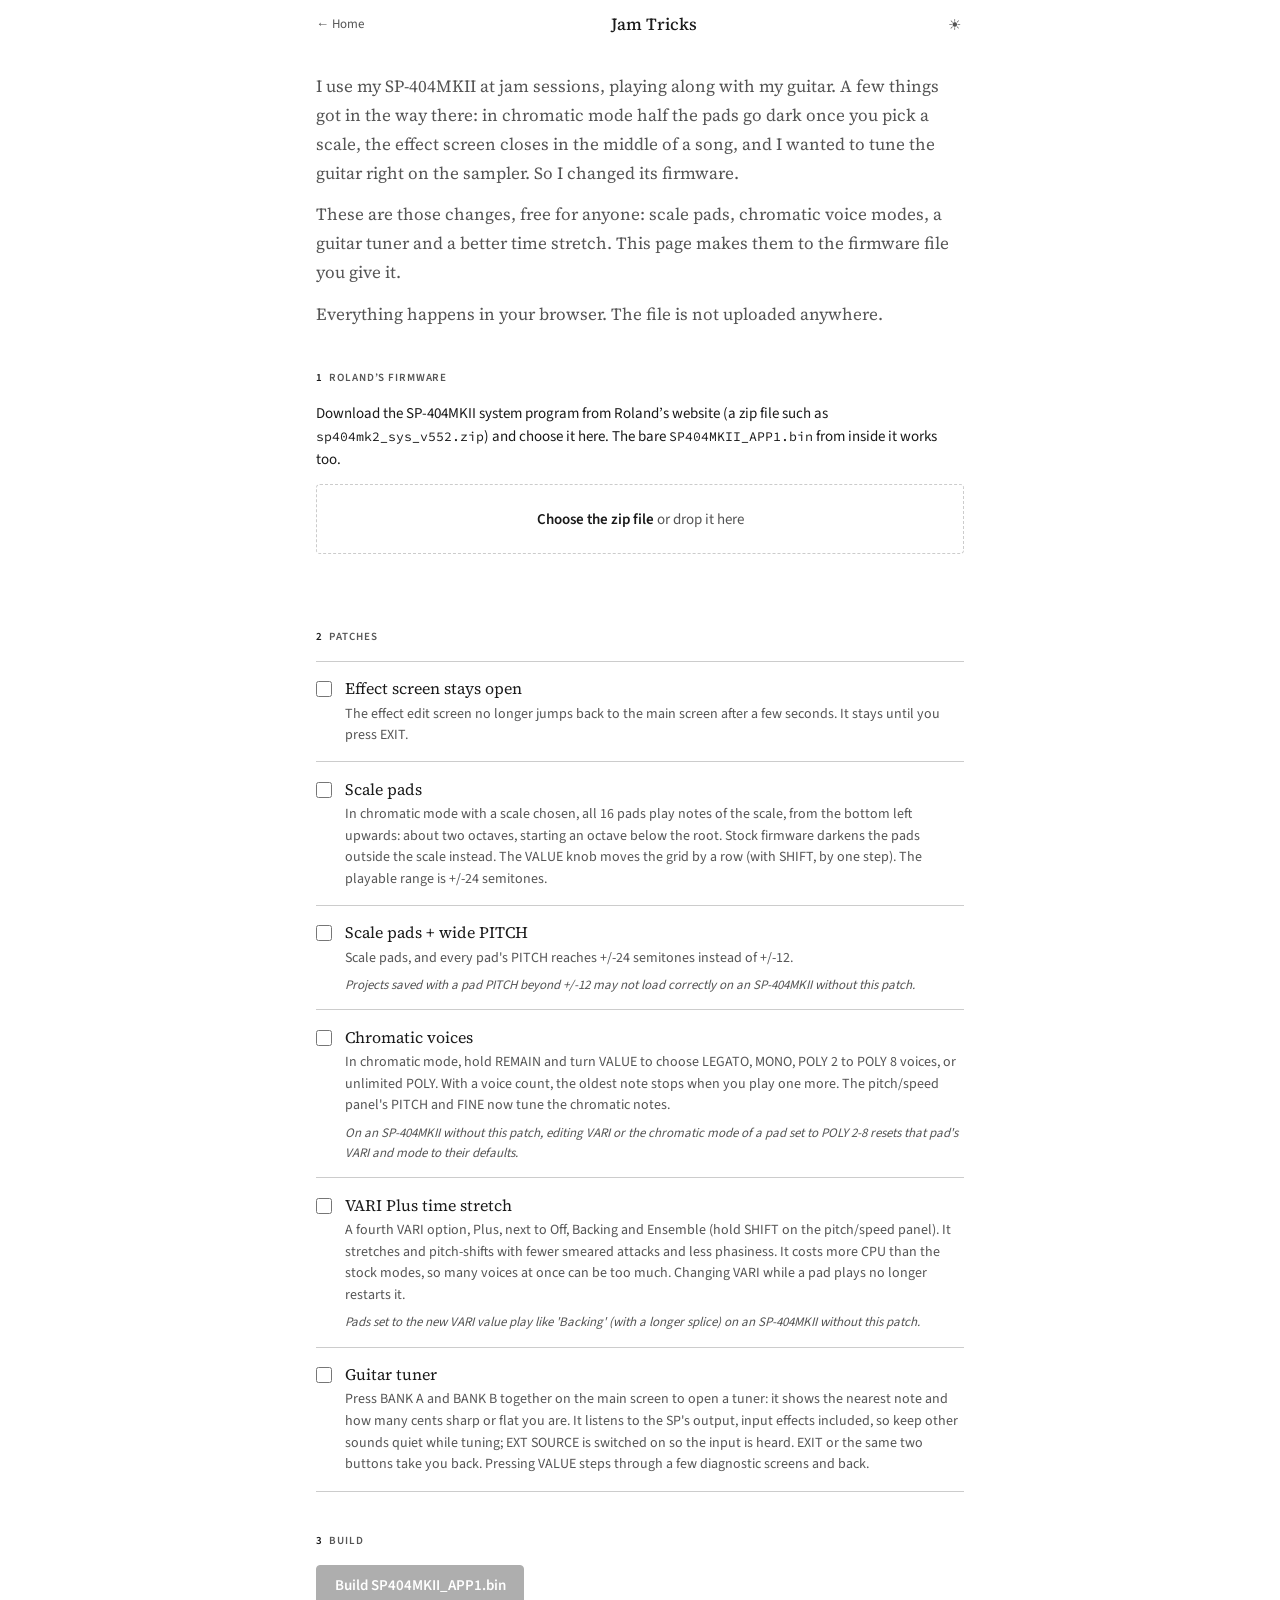
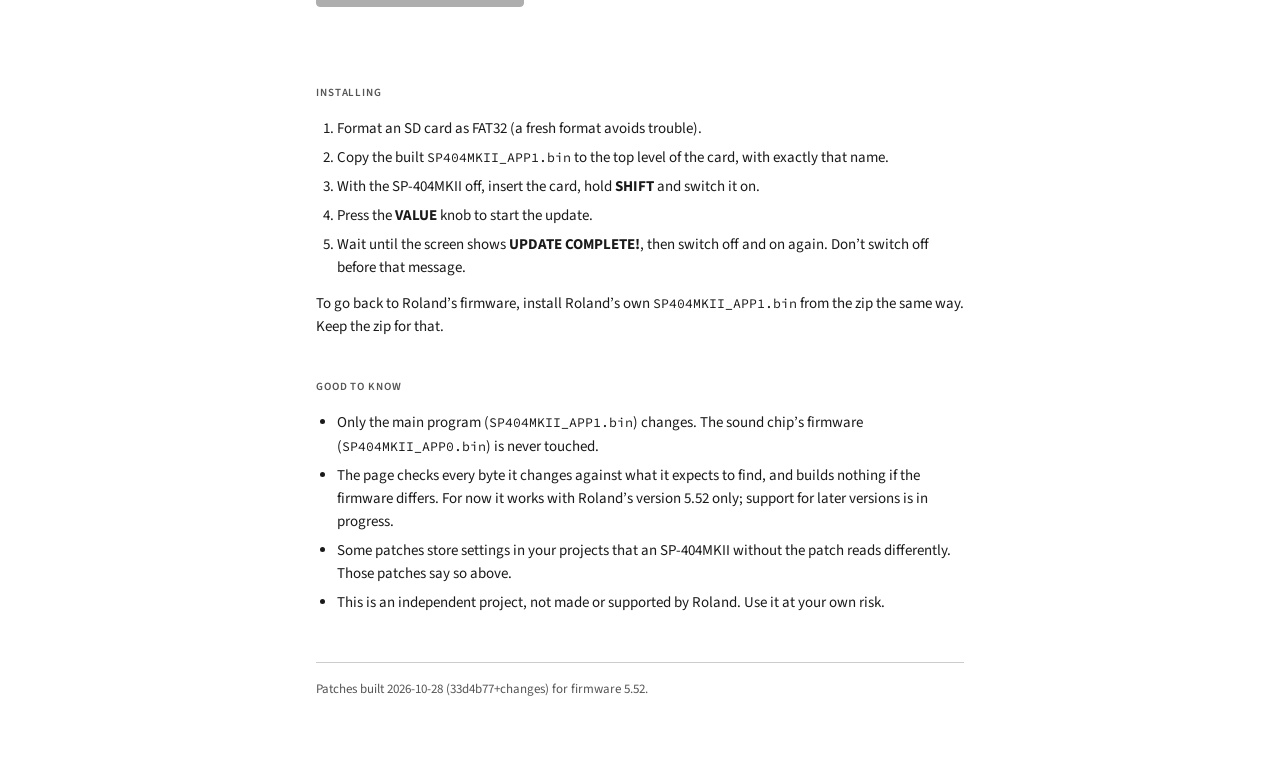
==== web/standalone.html @ c0952908 "Find patch addresses by pattern for other firmware versions anchors.py derives rules from v5.52 that" ====
<!-- Generated by app1/tools/package_web.py; edit web/ sources instead. -->
<!DOCTYPE html>
<html lang="en" data-jam-tricks-standalone="1">
<head>
  <meta charset="UTF-8">
  <meta name="viewport" content="width=device-width, initial-scale=1.0">
  <title>Jam Tricks</title>
  <script>
    (function() {
      var saved = localStorage.getItem('theme');
      var prefersDark = window.matchMedia('(prefers-color-scheme: dark)').matches;
      if (saved === 'dark' || (!saved && prefersDark)) {
        document.documentElement.setAttribute('data-theme', 'dark');
      }
    })();
  </script>
  <style>
/* Adobe Source fonts, SIL Open Font License; see OFL.txt. */

@font-face {
  font-family: 'Source Serif 4';
  font-style: normal;
  font-weight: 200 900;
  font-display: swap;
  src: url([data-uri]) format('woff2');
  unicode-range: U+0000-00FF,U+0131,U+0152-0153,U+02BB-02BC,U+02C6,U+02DA,U+02DC,U+0304,U+0308,U+0329,U+2000-206F,U+20AC,U+2122,U+2191,U+2193,U+2212,U+2215,U+FEFF,U+FFFD;
}

@font-face {
  font-family: 'Source Serif 4';
  font-style: normal;
  font-weight: 200 900;
  font-display: swap;
  src: url([data-uri]) format('woff2');
  unicode-range: U+0100-02BA,U+02BD-02C5,U+02C7-02CC,U+02CE-02D7,U+02DD-02FF,U+0304,U+0308,U+0329,U+1D00-1DBF,U+1E00-1E9F,U+1EF2-1EFF,U+2020,U+20A0-20AB,U+20AD-20C4,U+2113,U+2C60-2C7F,U+A720-A7FF;
}

@font-face {
  font-family: 'Source Sans 3';
  font-style: normal;
  font-weight: 200 900;
  font-display: swap;
  src: url([data-uri]) format('woff2');
  unicode-range: U+0000-00FF,U+0131,U+0152-0153,U+02BB-02BC,U+02C6,U+02DA,U+02DC,U+0304,U+0308,U+0329,U+2000-206F,U+20AC,U+2122,U+2191,U+2193,U+2212,U+2215,U+FEFF,U+FFFD;
}

@font-face {
  font-family: 'Source Sans 3';
  font-style: normal;
  font-weight: 200 900;
  font-display: swap;
  src: url([data-uri]) format('woff2');
  unicode-range: U+0100-02BA,U+02BD-02C5,U+02C7-02CC,U+02CE-02D7,U+02DD-02FF,U+0304,U+0308,U+0329,U+1D00-1DBF,U+1E00-1E9F,U+1EF2-1EFF,U+2020,U+20A0-20AB,U+20AD-20C4,U+2113,U+2C60-2C7F,U+A720-A7FF;
}

@font-face {
  font-family: 'Source Code Pro';
  font-style: normal;
  font-weight: 200 900;
  font-display: swap;
  src: url([data-uri]) format('woff2');
  unicode-range: U+0000-00FF,U+0131,U+0152-0153,U+02BB-02BC,U+02C6,U+02DA,U+02DC,U+0304,U+0308,U+0329,U+2000-206F,U+20AC,U+2122,U+2191,U+2193,U+2212,U+2215,U+FEFF,U+FFFD;
}

@font-face {
  font-family: 'Source Code Pro';
  font-style: normal;
  font-weight: 200 900;
  font-display: swap;
  src: url([data-uri]) format('woff2');
  unicode-range: U+0100-02BA,U+02BD-02C5,U+02C7-02CC,U+02CE-02D7,U+02DD-02FF,U+0304,U+0308,U+0329,U+1D00-1DBF,U+1E00-1E9F,U+1EF2-1EFF,U+2020,U+20A0-20AB,U+20AD-20C4,U+2113,U+2C60-2C7F,U+A720-A7FF;
}

</style>
  <style>
:root {
  --font-serif: 'Source Serif 4', Georgia, 'Times New Roman', serif;
  --font-sans: 'Source Sans 3', -apple-system, BlinkMacSystemFont, 'Segoe UI', sans-serif;
  --font-mono: 'Source Code Pro', ui-monospace, SFMono-Regular, Menlo, Consolas, monospace;
  --color-text-primary: #1a1a1a;
  --color-text-secondary: #555;
  --color-border-secondary: #ccc;
  --color-bg: #fff;
  --color-panel: #f6f6f4;
  --good: #1f7a3d;
  --bad: #d0353f;
}
[data-theme="dark"] {
  --color-text-primary: #e2e2e2;
  --color-text-secondary: #888;
  --color-border-secondary: #333;
  --color-bg: #111;
  --color-panel: #1a1a1a;
  --good: #5cc98a;
  --bad: #ff6b6b;
}
* { box-sizing: border-box; margin: 0; padding: 0; }
body { background: var(--color-bg); color: var(--color-text-primary); font-family: var(--font-sans); font-size: 15px; line-height: 1.55; transition: background 0.2s, color 0.2s; }

.site-nav {
  max-width: 680px;
  height: 3rem;
  margin: 0 auto;
  padding: 0 1rem;
  display: flex;
  align-items: center;
  gap: 1rem;
  font-size: 13px;
  color: var(--color-text-secondary);
}
.site-nav a { color: var(--color-text-secondary); text-decoration: none; white-space: nowrap; }
.site-nav a:hover { color: var(--color-text-primary); }
.site-nav h1 { flex: 1; min-width: 0; text-align: center; font-family: var(--font-serif); font-size: 17px; font-weight: 500; color: var(--color-text-primary); white-space: nowrap; overflow: hidden; text-overflow: ellipsis; }
.theme-toggle { background: none; border: none; cursor: pointer; font-size: 15px; color: var(--color-text-secondary); padding: 0.2rem; line-height: 1; }
.theme-toggle:hover { color: var(--color-text-primary); }

.page { max-width: 680px; margin: 0 auto; padding: 1.5rem 1rem 4rem; }
.lede { font-family: var(--font-serif); font-size: 17px; line-height: 1.7; color: var(--color-text-secondary); margin-bottom: 2.5rem; }
.lede p + p { margin-top: 0.8rem; }

h2 { font-size: 11px; font-weight: 600; letter-spacing: 0.08em; text-transform: uppercase; color: var(--color-text-secondary); margin: 2.5rem 0 1rem; }
h2 .step { color: var(--color-text-primary); margin-right: 0.4rem; }
p { margin-bottom: 0.8rem; }
a { color: var(--color-text-primary); }
code { font-family: var(--font-mono); font-size: 0.88em; }
ol, ul { padding-left: 1.3rem; margin-bottom: 0.8rem; }
li { margin-bottom: 0.35rem; }

/* Step 1: the file */
.drop {
  display: block;
  border: 1px dashed var(--color-border-secondary);
  border-radius: 4px;
  padding: 1.4rem 1rem;
  text-align: center;
  cursor: pointer;
  color: var(--color-text-secondary);
  transition: border-color 0.15s, background 0.15s;
}
.drop:hover, .drop.over { border-color: var(--color-text-secondary); background: var(--color-panel); }
.drop strong { color: var(--color-text-primary); font-weight: 600; }
.drop input { position: absolute; width: 1px; height: 1px; opacity: 0; }
.drop:focus-within { outline: 2px solid var(--color-text-secondary); outline-offset: 2px; }
.status { min-height: 1.5rem; margin-top: 0.6rem; font-size: 14px; color: var(--color-text-secondary); overflow-wrap: anywhere; }
.status.good { color: var(--good); }
.status.bad { color: var(--bad); }

/* Step 2: the patches */
.patches { list-style: none; padding: 0; }
.patches li { margin: 0; border-top: 1px solid var(--color-border-secondary); }
.patches li:last-child { border-bottom: 1px solid var(--color-border-secondary); }
.patch { display: flex; gap: 0.8rem; padding: 0.9rem 0; cursor: pointer; }
.patch input { flex: none; margin-top: 0.3rem; width: 16px; height: 16px; accent-color: var(--color-text-primary); }
.patch .name { font-family: var(--font-serif); font-size: 16px; }
.patch .text { font-size: 14px; color: var(--color-text-secondary); margin-top: 0.15rem; }
.patch .warning { font-size: 13px; color: var(--color-text-secondary); margin-top: 0.35rem; font-style: italic; }
.patch.disabled { cursor: default; opacity: 0.5; }

/* Step 3 */
button.build {
  font: inherit;
  font-weight: 600;
  padding: 0.55rem 1.1rem;
  border-radius: 4px;
  border: 1px solid var(--color-text-primary);
  background: var(--color-text-primary);
  color: var(--color-bg);
  cursor: pointer;
}
button.build:disabled { opacity: 0.35; cursor: default; }

.small { font-size: 13px; color: var(--color-text-secondary); }
footer { margin-top: 3rem; padding-top: 1rem; border-top: 1px solid var(--color-border-secondary); }

</style>
  <script id="patch-manifest" type="application/json">{"format":1,"built":"2026-10-28","source":"33d4b77+changes","firmware":[{"version":"5.52","file":"SP404MKII_APP1.bin","size":2652672,"sha256":"4a3d67711e14dcc97d50249a4eee7dd6df0251a2f37757cbbe2556c233730d80"}],"payload":{"offset":2654208,"base64":"[base64]/sED+g6RA/oNkAP6DYAD+g5hA/oOMQP6DLenwR25NgrAERit4U7ltSyBGG2iYRwRGa3gruyBGArC96PCHofE/AwErI9kkKe7RZUtmStP4iB+RQgDwgYBkS0/w/zJwIRhoA2ibaJhHwPPBAwErAPCZgAIrAPCYgAEhIEb/95X/VuAA8FT6IEYCsL3o8IdXSyQgAZEbaJhHAZkAKMTQUkpAKU9L0vgAgBi/T/D/OdP4iB8Iv0/wAQlLSt/4PKGRQj/Q2PgAME/w/zJwIUBGm2iYR8DzwQMBK0zQAitS0Lnx/z8n0CD07HBP9OBzT/ACCUDwEAYeQz5LQEYyRnAhG2gfRk/w/zO4RzZL2vgAIElGw/iAbyBGEmjD+IQvMkrD+Igv//dC/zNLT/b/chtoGoABJH7nIPAYAE/wAAlA8AgG2efa+AAgEmjT+IQfUhqy9Xp/ttLT+IAPu+cnShJoEmjT+IQfUhqy9Xp/v/R1r9P4gA9557nx/z/c0CDwGAZP8AEJuOcQ9OB/wPOCExHRIPTscLnxAQ9A8BAGG9BAI0/wCAmn5wAhaOfA84IRwfEJAWPnw/EJA5lEufEBD93QIPTscLnxCQ9A8BAGlNDJ8QkDmwGP50/wCQmN5+Q//oOcAP6DAPD/g1ZSSENsAP6DaAD+g4AA/oM4AP6DEAH+gy3p8E9eT4WwBUYMRnt4FkZbuTt4c7lbSzJGIUYoRhtoAJMFsL3o8E8YRwDwgfk7eAAr8NBUSr8hVEvS+ACAT/D/Mh9oQEa4RwAo5NBP8P8ywSFARrhHBx7d201LTUrT+IgfkUJ/0Nj4ADBARjpGcCGbaJhHAPAYAxArzNEQ9OB/wPOCE8fQYkLD8QkDAZVP8AAKAvAPAgCTBPAPA9/4EIFYv1NCPEoSaFL4IyA7SxtoG2jRGjpLGmggI83pAkaRRh1GDkZP8AAMS0ZP8P80T/ABDuNGYUYaaFhoAGjysQEoHNHYagwoGdFS+AgAuEIV0SxIEFgO+gHyAuoKAgJDDdHabLJCKdAALFppKtui6wsAACgm21pGDPEBDJNGATFYMyAp2NEAm2NFF9wALBXbT/BYCx1LDCEL+wT7G2gL6wkAmEdb+AkwE7EWSptYG7kBI6NASuoDCgE9tNHd6QFUA55Z5wxG1+cRShJoEmjT+IQfUhqy9Xp/v/R2r9P4gA955+Q//oOgAP6DbAD+g3wA/oMA8P+DVlJIQ6gA/oNwAP6DwAD+g5xDAQDEAP6DEAH+g3RCAQCh8XMDAStwtQxGBUYWRgbZMkYhRihGvehwQADwVbgNSxt4ACv00AxLG2hzRfDYC0sbaHNF7NMDaAAr6dAISppYACrl2wdLGGgHSxtomEcGRN7nAL/kP/6DuAD+g7wA/oN0QgEAhAD+g4gA/oMt6Q9QAPCE+L3oD1Df+BDA3PgA8G/wFwAoYBggIGBwvaQA/oMAIChgAyAgYHC9ELUA8Gz5BEbwIIDzEYi/80+PML9gIIDzEYgA8GD5ABsCSQpoAkQKYBC9wP//g7C1BUYAaAAo3/gEwNz4APDMAP6D8LWBsARGQPbQEN/4CMDc+ADwAAAAAf6DLenwQUwe3/h8gAQ4ACHE68QFovEMBgjrBAdFRCTgACk6fLi/AfEDDE/qrAzM8QMMDuuMDq7rAw6e+/L8Avsc7r7xAA8C2pZEDPH/PAzrTAKuRAExBuuCAp74GMAQKWJEGkRA+AQvC9AFLAHwAw6MRtXZGPkBIAExEClA+AQv89G96PCB6D/+gxC1FUiUsBVMAGgkaBRJFUoVSwloEmgbaAloEmgbaM3pAEASTBJIJGgAaM3pAkAErCBG//eh/+5GDfFMDAOrXvgEK1P4BB9jRUL4BBv50aZF9NEUsBC9AL+sAP6DqAD+g3QA/oN4AP6DcAD+g7AA/oO0AP6DLenwT5tGA2gVRoWwBkaKRtP4wIDT6QNykEcALYFGGN0AIhv4AhAL6wIMFEYD4Bz4Ae+ORRTRI0YBNKxC99vN6QAqzekCOsm5MEa4R2lGMEbAR0lGMEY7RgWwvejwTxhHzekAKs3pAjoJsW/wf0EwRrhHaUYwRsBHIkbS52/wf0Hi5wC/PUsbaPC1HGjBsAAscdAbaB9oAC9t0Htos/kIQKTxEAXwLWbYs/kKYKbxCAOz9X5/X9gE+wDwMUsE+wHx7EZP6uB+g/sAUG1GzuugHoP7AQPJF8HroxEAIwPwAQAasXNFrL8AIAEgATMM+AELo0Lz0Y5FrL8AIwEjjELYvwAjI7HTBwLVASMN+AEwa0YiRgAhOEb/93P/ACIN6wQDBfgBK51C+9EWSwAhASVA8gEcGGgDHQD2rCAaaBJoYrFT+AQsMrHS+FwhAyoC0UocLfgCwA34AVAEMZhCAfEDAgPxWAMB0KJC59trRiJGcR44Rv/3Rf9BsPC9AL8YAf6D001iEMAA/oMOS0/w4CIwtBxoU2khaJBpA/EBDCVojUIG0CFokGkM+wEzMLwYGnBH0vgETWQB9tWUaYRC89kBMZBp8OcQAf6DOLVASwxGG2iYRwSxOL3/99f/PUs9StP4wB/T+MxflUJD0U/w4CTT+MQvZWlkJIIaBfsERKJC6dPT+MhPsvV6f8P4xA/D+MgfoesEAQXTMEuj+wIykgmx+/LxwfV6cSpLKUqx9Xp/0/jQP6i/T/R6cSHq4XHT6wEQSL8DMAProAPC+NA/0vjUT6FCJNsPIAArDEa4vxsYwvjYDxgRGksBIsP41E+96DhACOfD+MQPw/jIH8P42E/D+NRPw/jQT8P4zC/T+Mw/k0Kg0CJGIUYgRr3oOEDy5gAr0vjYL7i/DzMYETqxCEohRtL42D8BO8L42D/T5xQ8hEIhRri/AUYMRsznAL8UAf6DAPD/g1JURU3TTWIQBEvT+AQ9G7FbaQuxCEYYRwAgcEcA8P+DBUsIRtP4BD0bsZtpC7ERRhhHACBwRwC/APD/gwlLELXT+ARNRLHgaQAoAt0GSxtomEcjaAOxmEcCSwIiw/gMLRC9AL8A8P+DKAD+gwNL0/gEPROxW2gDsRhHcEcA8P+DsPkAMHC1BEaCsCuxTk1PStX4AB2RQhbQTUkAIkpLIEZKTQlow/gAXQGR3e0BesP4DC3D+Agtw/gELRfukDoCsL3ocEAYRwErE9DV+AhtTrEyaAIrAUYwRpJoXtACsL3ocEAQRzpLG2gBkwKwvehwQBhH1fgEPQAr9NA2S0H2bCAbaJhHBkYAKELQQfZoIgMfACUCREP4BF+TQvvRLkswRhtomEcoSy1Kw/gkXQP2KFND+AhcEGgqTSpJGhhSWUP4BCuLQvnRIEshRidKJ0jD+PQtJ0rD+PANw/gALiVIJkrD+PgNw/gILiRIJUrD+AQOw/hELiNIJErD+DwOMEYyYMP4CG3T+DA9ArC96HBAGEcPSyBGxfgEbaXnkEczaARGMEZbaJhHGUsAIk/2/XEbaMX4CC0biJuyi0IB0MX4BC0gRgKwcL0AvwDw/4NFR0FQGAD+gwgA/oMQAP6DFAD+g9gCAHyA/v+D0Q7+g+EO/oP5C/6DgQ7+gwkK/oPxCf6DVQr+gyUK/oMo/f+DNAD+gwtL0/gEPRC1DEYjsRtpE7EIRphHULkiLAHQACAQvQRL0/gIPROxA0sbaJhHASAQvQDw/4MgAP6DC0sMStP4AB2RQgrRw/gEDYKw0/gIPSuxB0sbaAGTArAYR3BHBUtdIBtoAZMCsBhHAPD/g0VHQVAkAP6DHAD+gwVL0/gIPSuxBEuCsBtoAZMCsBhHcEcAvwDw/4MgAP6DA0vT+AwtErkBIsP4DC1wRwDw/4MGSwdK0/gAHZFCBdHT+AgNGLHT+AQNcEcAIHBHAPD/g0VHQVABSxtoGEcAvywA/oMBSxtoGEcAv0QA/oMBSxtoGEcAv0gA/oMAtYWwAJEFSc3pASMGmgtoaUYDkphHBbBd+AT7TAD+gwC1hbAAkQVJzekBIwaaC2hpRgOSmEcFsF34BPtQAP6DLenwT4tCibCbRhKeAJBc3aPrAQ4BIwKTlkJQ3QEjousGCAOTDusIB5RGCEbf+KigE0bN+ATgLeC460cPT+pHBTTcAppHRIwYAZqVQi/dHUagQh3QrEUb0IFCCkaovwJGiEK4vwhGY0UZRgSSqL9hRmNFBpC4v2NGBZEAmASpB5Pa+AAwmEe58QAPFdGsRiBGK0YhRllFCL+zQgy/T/ABCU/wAAnI0R1GDEbV5wxGAZoXRAOanRjL5wmwvejwj0/w/zOm6wIIA5Os56HrAw5P8P8zApOg5wC/TAD+gw1LACEwtR1ohbAERqhHACAAIQpLzekAAX8gPyEbaM3pAgFpRiBGmEdv8H9BIEYrRgWwvegwQBhHRAD+g0wA/oNwtQxLRGvT+ARdjLHT+AwtIrHT+AwtATrD+AwtIEb/98//LbGraBuxIEa96HBAGEdwvQC/APD/gxBL0/gEPRC1BEaCsBux22gLsQhGmEcLS9P4DD17sWBraLEJSxtomEcgRv/3zf8HS2BrG2gBkwKwvegQQBhHArAQvQC/APD/gzwA/oNAAP6DAkvT+Aw9A7lwR7XnAPD/g3C1DEtEa9P4BF2MsdP4DC0isdP4DC0BOsP4DC0gRv/3g/8tsatoG7EgRr3ocEAYR3C9AL8A8P+DELQDTCRopEZd+ARLYEcAv1QA/oMQtANMJGikRl34BEtgRwC/WAD+gxC0A0wkaKRGXfgES2BHAL9cAP6DFUsWSvC1HGiUQgPQvejwQP/3TLtcaIRGEU4E8SAF3PgAcKZG3PggMAE0OrLO8woOpUIM8UAMAusnQgLrI0IC+oPzQ/OPAyb4HjDo0QJLXWC96PBA//cquwDA/4NDVElQAMH/gxC1yLEUSRVLCmiaQhPQACQTSxRKTGAj+AJLk0L70RJLT/QrUBtomEcLSwAhC0qYYNlgHGEaYBC9B0sIShlokUL50RhgmmgasZhoCEsbaJhHAUsAIppgEL0AwP+DQ1RJUADB/4MA0f+DCAD+gwwA/oO5S7pKGWiRQgHQACBwR5poACr60C3p8EeGRphoXGiGsAFGs02k9ctiwvMKAwEyNfgTMJRCG7IH7pA6+O7neuHsAXrx0QD1gFQDRt/tqmrz7AF6nELn7qdq+dEA9YtTAPXLUZ/tpHrz7AF6mUKn7qd6+dGdS7HuAGrT7QN6g+0Demfuhnr07sd68e4Q+gjV3+2aerTu53rx7hD6Ad0CIhphkUsaaQAqQPASgd/tlHr07udq8e4Q+gDx8ID27gBqCkYDRh1G0+0Beggzle0AeplCd+6Hemfupnri7AF68dEA9QBaQvJgFULyEGj37gBaCvXCY5/tgGqf7YJaBUSARE/wBAxP8P83ASZC8hBpw+0AWp/[base64]/2Zq8FLn/3Y6+37gB6VOcBNgzxBAwn57TuxXrx7hD6P/VVr1TnGmkBOhphASDh59/tBmrP57f1lX9/93Ov9ecAwP+DQ1RJUADB/4MAAAAAAABISAAAyEiamRk+zcxMPgCAu0ZwtYSwT/AADARGE04Bra5GpvsBMghGDPEBDNIICSgC64IDoetDAxFGA/EwAw74ATsC2bzxCw/r0QXrDANiHhP4AR2rQgL4AR/50QAjBOsMAAT4DDAEsHC9zczMzC3p8EeMsBxGE3gHRg3xEAmIRk1GK7EF+AE7EvgBPwAr+dEBqk/wAA4aSRZGhfgA4KH7BDojRnBGDvEBDk/q2goJKwrrigyk60wMVEYM8TAMBvgBywPZvvELD+nRCiAC6w4DaR4T+AFNk0IB+AFP+dEgIwIwFJkF+A4wKET/95L/S0ZCRgAhOEb/9379DLC96PCHAL/NzMzMLenwTwxGkbAAIQZG//dU/K5Jr0sAItH4AJAfaBFGSEa4R4BGACIBIUhGuEe48QkPAPILgg8olL8AJwEnAC9A8ASCAOsIGKNLQEYbaJhHBUYALD3QATwAKADwEYLE68QEYwAZKwDz3IEIqk/wAQuaTA3xNQpP8CAJApKaAJhGDfEjDAPxAQ4C8A8CjfgicKJcjfghIMPzgwKiXI34ICAM+AGcYUZV+CMAHCMg+gPyBDsC8A8ColwB+AErGh310Yz4CHAM8QkM1EUA8K2Bc0bm56wjgkkD+wiZCKsaRgKTUyMQRgL4ATsR+AE/ACv40XxPT+ooEQjwDwzf+AiyeVwFrwzxAQwRcL5GLSFRcKv7DCphRgEzT+raCgkpCuuKAqzrQgLURgLxMAIO+AErAdkLK+zR+hiBHBL4Ac26QgH4Ac/50QMzACJP8CAKwlQYRFJGZEsA+AErE/gBLwAq+dGSRkFGAnD/99L+AptRRgEiMEb/9778XEsBIn8hMEb/98z8AC0A8G6BqmgKIdn41DAwRgCSVkr/9+j+KmrZ+PwwEyEwRgCSUkr/99/+KmnZ+NgwHCEAkjBGT0r/99b+aW1OSkgjAp2sRgX4ATsS+AE/ACv40b5GCEbf+CyxK3DN+AyAq/sAKIFGmkYBM0/q2Ai58QkPCOuIAqDrQgJARgLxMAIO+AErQPIqgQsr6dHd+AyAT/AKCvoYEvgBDbpCDPgBD/nRNkiqRN/43OCg+wEgNEqi+wESICGACulSEgs9RgAhrvsCOZRGATFP6tkJvPEJDwnriQOi60MDSkYD8TADBfgBOwHZCynr0XsYCvEBAhP4AV2fQgL4AV/50YscIUouJQAhCvgDUFNEovsAxRlx7Qii+wXC0ggC64ICpetCAgXrhQUwMqDrRQBacADxMAIwRppwcyLacCUiApv/9xn8EksSSBtoA/UwYibgAL+EAP6DiAD+g5gA/oMcQf6DzED+gzBB/oPUQP6D2ED+g/RA/oP4QP6D/ED+gwBB/oOJiIiI8Rl2Bc3MzMzAAP6DdEIBAFgzk0IA8KyAHWgALfjQWWgJaAEp9NEpWIhF8dFVSVYiApucRgP4ASsR+AEvACr40VFJvkYacGhc3/hkkcCyqfsAGoBGATJP6toKuPEJDwrrigGg60EBUEYB8TABDvgBGwHZCyrr0bkYEfgBDY9CDPgBD/nRACGZVBNEQEkgIhhGA/gBKxH4AS8AKvjRGnC8RjtK3/gMgalcybKo+wEuiUYBNE/q3g658QkPDuuOAqHrQgJxRgLxMAIM+AErAdkLLOvROhkS+AEdukIA+AEf+dEAIhgZGlUgJCpLAPgBSxP4AU8ALPnRBHDV+NwQ//eG/QKbLiIhRjBG//dy+yJLI0kwRutYaVgiSgCRNyH/96T9EbC96PCPAptaRgAhMEb/91/7u/E3D/PQuPEYDwvxCQsI8QIDf/QZrurnFksBIgAhMEYRsL3o8E//90q73fgMgNjmEUsTIilGMEb/90H71+cOSy4iACEwRv/3OvvQ5wpL5OcAvxBB/oNgQgEABEH+g2FCAQAIQf6DtEMBAMBDAQAMQf6DwED+g+BA/oMYQf6DzczMzAAAAAD97sB7ALUX7pDKu7u47ud7vPEADzDuRwu37sALVdvJat/tUmqMRFJJofsM4UkLAeuBAazrwSFC8v98YUUYv0scAOuBAQIqAOuDANHtKHoBm5DtKHr47ud6uO7HejfuZ3rn7gB6Z+6mesPtAHpb0N/tQXoCm8PtAHpd+AT7y2oCKp/tOnqcRDpLo/sME0/qUzMD64MDrOvDLAGbAOuMANDtKHr47ud6Z+6HesPtAHre0QD1IEACm9DtQHr47ud6Z+6HesPtAHpd+AT7vPH/P0HRy2onSd/tJ3qh+wPBn+0jakkLAeuBAaPrwSMA64MD0+0oagP1IUP47uZqk+0Aerjux3rg7iZ6Z+6GegGbAirD7QB63+0YeqzR4O4Het/tE2pn7qZ6pecB9SBBAPUgQAKb0e1AepDtQHr47ud6uO7HejfuZ3rn7gB6Z+6mesPtAHpd+AT7n+0Het/tBGrw7kd64O4HemfupnrP5wC/AAAAOc3MzMwAAAAALenwT5GwBEaURgOTGpvd+HiwBzMEkQDxhINP6uMIG5sAK8Dyd4PbEAGTuksAIgySk+gHAA2rg+gHAAAjACLN6QojAZuYRUDzc4EKqwvxBAoCkwOaC/WAYwAqH0aA8qGDACFQQqvxAgMKRgHgiEJd0AExI/gCL7H1AH/30QAgACEAJQJGC0Zb+CVgxvvGI1r4JWACNcb7xgG19YB/89EWGN/tnWq47gAqn+2cekPrAQMG7hBqDa0FlAfukDq47kZq8O5CShqb+O7neixGsO5CGt34CJACk6fupmom7gdqtOwBSrTuwUrx7hD6ENnZ+AAwGpmj8QgCCDORQri/EUYbmpNCiEaovxNGi0IBkzzaEKsJ8QQJnELi0RybApjD7QBKHZuD7QAqEbC96PCPA5t8SFoYBJvbahNEoPsDAlILAuuCAqPrwiJv8ABDC/L+NgtEC+tDAwjgATIj+AJfsvUgXwi/ACKzQonQBOuCALzxAg/Q+KAQT+phNe3RAPUgQND4AAEBRI0T5uej6wEOA5tYGA71AHVA8RODACIL8v4zRkIRRgLglkIA8MKCATIj+AIflUL30Qvy/nFdRjtGAetOAb5GM/gCL5lCo/giJPnRACAAIQJGC0bV+ABkCDXG+8Yj1fj8Y69CxvvGAfTRFRjf7Uoqn+1KOk/wAAZD6wED3+1JOt/tSRoH7hBa3+1ICgXuEDrN6QZJ3fgEkM3pCMeWsb75/jMV7hAaPvkCLAP7A/MC+xIyF+4QOtMYQevicgfuEDoF7hAq8wdP8AAAT/AAAU/wAANMvw7yIkd3RgRGDUYH8QQMAZZX+CNgW/gjIML7xkVc+CNgWvgjIAIzs/WAf8L7xgHv0fjuxWoBnvjuR3q07uNq5u6ievHuEPpn7oN6QPHrgfTu43rx7hD6APEpgrTu4Wrx7hD6QPIpgiMYZ+6GevHu53oG7pA6ResBAwXukDr47mZq+O7lWuXuompm7oNqxu6nWvTu5Frx7hD6Bd2w7kQqzfgIgPDuZUoI8QEIATYO8QIOyEWJ3d3pBknd6QjH/OYwQP6DAACATwAAgDDNzMzMX3AJNcy8jCsAAAAAAZuj6wgDA/WAerr16H8A85aBA5ur8QIHC/UAds34CKAAKxhGuL/YHQSbwBDZas9LoPGAAsAAT+rCDgDyAUmu8QcFDvEBDgAtrL9IGQgco/sAU1sLA+uDA83pBSig68MjuEau8QgCACUI4AEzVUSz9SBfCL8AIwEyckUS0AAqBOuDAPjb0PigcLzxAg9P6mc669EA9SBA0PgAAQdET+qnOuPnAvEIDu0QzkUo+AJf2NHd+AigC/X/daxLqUbd6QUoQkTN+BSAT+rCDlJErvEHANcADvEBDgAorL8KGAocATej+wITuEZbCwPrgwOi68MjrvEIAgAgCOABM1BEs/UgXwi/ACMBMnJFEtAAKgTrgwH429H4oHC88QIPT+pnOuvRAfUgQdH4ABEPRE/qpzrj5wLxCA7AEMZFKfgCD9jR3fgIoLZG3fgUgDNGBetKCl1GM/gCL1NFo/ieI/nRACIAIwAnC/EEChBGGUahRlv4J0DE+8QBWvgnQAI3xPvEI4Av9NGHGN/temqf7Xp6T/AAAkHrAwMG7hB6TEYQRgfukDq47kZqACP47ud6GUan7qZqJu4HatX4AHIINcf7xwHV+PxxtULH+8cj9NEQ6wIJQ+sBAwXuEDoBm0NFwPJHgbjuADoAJQqrAe6Qmt/tYTouRvDuQ2qf7V9K3+1fSt/tXyqf7V8q3fgEkAKTzekFTJaxvvn+MRXuEBoD+wPyPvkCPAP7EyMR7pAqmhhB6+NzAe6QKgXuEDryB0/wAABP8AABT/AAA0y/DvKeN3dGBEYNRgfxBAwBllv4IyBX+CNgwvvGRVr4IyBc+CNgAjOAK8L7xgHw0bjuxXoBnvjuYXq07uRq5+4jevHuEPpn7oR6ZdX07uR68e4Q+gDxnoC07uJq8e4Q+l/ZIxhn7oZ68e7negfuEDpF6wEDBe6QOrjuR3r47uVape6jeifuBHrH7idaT+rIBQ2pApoAI0/w/zTx7AF69O7mevHuEPoH3RBoRxsoGhAvAtwQKNi/HEYBMwQyAyvs0QAsPdsQqwPrhARU7QN69O7levHuEPoF1UTtA1qd7Q06RPgYXAjxAQgBNg7xAg7BRb/2a6/d6QVM8eQI8dADT/ToegGTY+b07uF68e4Q+j/2G67w7mBaLOb07uJ68e4Q+p/Y8O5CWrHnzczMzAAAgE8AAIAwX3CJNMy8jCsAAAAAne0OehCq3e0PerTuw3rx7hD6TL8BIwAjAuuDAhLtA3r07sd68e4Q+lS/8O5HegIj9O7nWvHuEPq03RCqAuuDA0PtA1qd7Q06Q/gYXKrn9+4AWu7l9+4AWnjnX+0YWujlG5vD8QcD2xBbQgGTg+Qam1tC2xDD8QAId+QEm4EYKUiVQttqGUSg+wEDT+pTMwPrgwOh68Mjf/czrQLy/xbN6QboC+tGBt34FIAJ4AEzATIm+ALvs/UgXwi/ACOVQhDdCOuDALzxAg/Q+KAQT+phPuzRAPUgQND4AAEBRE/[base64]/w/zMCYkNja0vCYcNjAPFYA4JhAmTA6QSrwOkCq8DpAKtD+AQri0L70QAiBplfS0Agk0YNkstkASGf7VpLDptbTVttA/UgUxsbpfsDVGQLBOuEBKPrxCMD6wIKgkXA8keBBpzcRt/tVVrnatT4UJDU7RB6PUbf7VI6SEbf7VEqn+1RKp/tUToOm834MKAPkhCWBeuMFkZKT+qMGQzxAQui+wZy4kaw7md63+1KalILjEZP6osbB5EC64ICpuvCIk5GFuAH7pB6+O7nemfupXoBMrL1IF8IvwAiAC4G8QEGA9037sd65+4Hal5FsO5nehLQA+uCDrjxAg/e+KBw4dEO9SBO3vgAEXkYB+6QGvju53pn7qN62+cK8B8CZu6iageZBOuCAsLtFmqq8RgCIuriclJFgPILg5/tJnoC8B8GATIE64YGlu0WarTuR2rx7hD6Nv4HepJF8NGf7R1qtO7GevHuEPpA8/KC9O7CavHuEPoH3TfuB3r07sdq8e4Q+gDz64Kg8QgJKerpeYFFgPKggBpGb/AASwNGC5HN6QlcHuAAvwAAAAAAAAAAVFNYMc3MzMzK8klxYHn+/wAAgDEAAAAxAACAPL03hjUGSyI+lb/WMwAAAAAJ8QEJmUVz0AnwBwwE64wM3Pj4EFlF89Gc7U563PjYELXuwHoAKbi/PzHx7hD6T+qhEQDxa4Lc+BhxOB1QRYDyE4V5GgfxBQ6OAbkdtvXhX83pB5ND2qfxAgl4HB/[base64]/9tquBpvd+DCgw/g4wMPtEHrd6Q8mDpm37gB7MJgLakPsGDu77smLAfWgM5PtQdq07keLhku37sirU0S37s2a8e4Q+iPq43MYvwEkE5MGvwAkASMAIwAoCpME8QIDQPM6h7Ie3+17qt/te7qbRgiSACKf7Xm6iUaf7XnK3+19yg2dB5ISlBHgm2oAK0Dzv4ABOwaak2IAKwDwuYAAJQebMJoBM5pCB5MA8OeD/e7EexfukDpbRFNFgPJJhAAtAPAgggabk+0CW/3uxXsX7pA6W0RTRYDyS4QVqwacCp6w7kQLAZMUq/fuADpCRiFGSEYAkzNG//c5+ZTtBjrw7mNqlO0IenPuwzoXq2PuA3ohRjfuB3oBkxarsO5FC+Puo3pIRifuI3oAkzNG4+4HevTu6nrx7hD6d/6qevHu53rG7qcq//[base64]/0VK8Gm/fuAGqT7QZqtO7mavHuEPrA8mOGBpoAI4L4RDCTapLtAksAK4LtAEs/90GvNO5He7fuxwu17sAK8e4Q+ky/8e5A2vDuQNr07sza8e4Q+j/1NK8Gm/3uxHvT+FhRG20X7pBqq0JA832BBpkb4AHY//9fcIkwAP7/xgD+/0YAAPBCAACAQ703hjUAABZFAAAARAAA8EMAAAAAATWdQsH4WFEA8F+BBfAHAjYyUfgiALBC8turQti/T/AAUCruLOqg6wYO9O7s2v3uznrx7hD6F+6QKgLyPxEMRgLYcUX/9u2uAC0D3Qc7q0JA8wCCT/BgQbFC1L9P8AAMT/ABDHRFAtuxQkDzLIMAIwmTBps67k16k+0JamfuAHow7kZqte7AavHuEPr17sB6SL+x7kZq8e4Q+gDxGYFf7Sp69O7n2vHuEPoA80CBCZsAK0DwI4G17sB68e4Q+gDxaIMC9aBzrusDAwfukDr47udqxu6Kel/tPGr07uZ68e4Q+kDxGIFv8ABDmUIQ0LzxAA8N0IkbBu6QGvju5mrG7opa9O5nWvHuEPpIv/DuZXpf7UpqtO7mevHuEPou3V/tTGp27u1qxu6HWl/tTmr07mda8e4Q+rTu5mpIv/DuZXrx7hD6CdV27sZqhu6HavTuRnrx7hD6dv4neh/tWWo27m1qxu4HavXuwGrx7hD6Bd307mZ68e4Q+nb+p3q37gB69O7HevHuEPoA806FACOP4cgcUEW/9natzh4B8QQOH+1peibq5na2RQzbTx0wRgDwHwUBMATrhQW4QtXtFmo37iZ69NGu6wYG1kXM+BgRBvEBBgbukGr47uZqh+4maoztTmq/9k+tD0Zt5d3pB5O19eFf//ZHrQdGteX07sJq8e4Q+n/3Fa3ia6rrAgKSAbL1Fm9/9w2tAPAHAqdOATAE64ICwvg4YW/wAEbC+NiQwvgYocL4+GAgZcT4PKD45Hfux3r07ut68e4Q+n/1ca6bS3Pm3e0VerbuAHr17sB68e4Q+ibbd+6HevTuy3rx7hD6APPBgf3u53oX7pA6G7IRmgeZIvgRMGDmFauw7kQLQkYGmQGTFKtIRgCTCpv+9yj/3e0UejTmgAHd6QeTzPj4AOjkd+7HevTu63rx7hD62dV+S9znR/b/czfmT/AAUKjm3+17evTu59rx7hD6QPHPgAmbACs/9Oeu3+12evTuZ9rx7hD6At288QAPJdDf7XJ69O7n2vHuEPoe3LXuwHrx7hD6APGfhG/wAEOZQgDwXIK88QAPAPBYgt/taHri5rFCAPOwgAmbO7nf7WV6tO5navHuEPoA8SiCqusGA/HuQHpAOKPrCwP97ud6hBuz9cBfqL9P9MBTC5MX7pA6B+6QSvju5+r07s7q8e4Q+gDxNoHf7VRqA/VIcAAro/VIdwyQQPOkgLL1gG8RRt/4PMG4v0/0gGELmgHxEAAD68MBA+tBAaz7AcGi6wAMDJrJCJRFqL+URmFFqL9hRk/qYwy8RQhEuL+8RrzxIA+4v0/wIAyMRai/jEZwRcDyCIEfLADzp4H47uZ6Z+6Kev3u53oX7pA64BqBQqi/AUZhRay/ACMBIxbukCofKkndACtH0TObQkZIRgSTF6sDkxarzekAwQKTM0YGmf73F//d7RZ6ne0XegNG9O5HevHuEPpIv7DuZ3qh4GseBplv8ABMA/AHAwHrgwPT+PgQYUU/9PWt0/jYMAP1lmOZQri/GUbs5d/tEXr07ufa8e4Q+kDzVIGxQn/3Wq8JmwArf/RWr9/tCHr07ufa8e4Q+j/3Tq8D5iAjBpqTYrXkAL8AAIC/AYD//wAAFkUAAPBDAADwQgAAgEMAAABE4AEAAM3MzMwTmt/4LMOwGjpGDJyg6wsACDiw9YBfqL9P9IBQwPWAYIdCuL8CRm/wEgAD+wDwW0KM+wDOwBdv8B8MoOuuAJBCuL8QRmRFqL9kRgAruL8BM6ZGWxBbQqNCqL8jRoNCuL8DRpxGgxmLQm/wAEPA8t+AmUIA8GeBACMW7pAaHylA82GBACtA8F6BM5tCRgaZBJMXqwOTFqvN6QAMApNIRjNG/vd0/p3tFnrd7Rd6A0a07ud68e4Q+li/sO5net/tnXr07ufa8e4Q+kDxYoEJmgAqQPAeg3fu7Xrf7Y1q3+2NWmfupnqH7qVqtO7mavHuEPpA82qDtO7mevHuEPpA8Q2DBpuT7QBLk/hEUIPtCQob5M7uinr97udqxuZH9v9zQOYAIwjnBpsAIRKcGmsNlQ2bACtp0bDuRFv97sV7CvH/Og6fdU4X7pA6GxsQO5NCuL8TRlNFqL9TRrjxAg+j6wIEBprQatf4iCAA6wMFIkTH+IggpvsFYk/qUjIC64ICpevCIk/q0ha6Z75lCtEH9SBFxfjYINX46CDF+LhgIkTF+OggBpoTYxNGDZqD+Eggybn97sR7WEoX7pA6A0Si+wMSUgsC64ICo+vCIw6a2woC64MDG2wxmgeYE2AZsL3sDou96PCPT/D/M/TnBptba1sbGL8BIwmTzuQGmwEhDZUaaw2bEpwAK5XQBpuT7QJbCOB5GjhGjQF85QabASESnBprDZW07sRb8e4Q+oXUgueZQgDwiICIG4RFrL8AIwEjG+cGm9P4OLCT7QBLC/EBAZP4RDCIAQ2T//fauQmbACs/9Lys5OUD9fBzo0L/9lSu3+0remruJ3r07ufq8e4Q+v/2Sq4H7pBKBpoBI9/tJWq47ud7gvhEMCNLN+4Ee8LtBmrTYYLtAnsGmgAjASXC7Qhqk2L/90m7se5HepTk3+0devTu59rx7hD6f/XQrbXuwHrx7hD6APFgggL1oHOu6wMOB+6Q6vju52rG7op63+0OavTu5nrx7hD6P/WcrN/tC3q07ud68e4Q+gDzJoL/I2HmMzNzPwAAtETNzMzMAADAQgAAAACrqio8AACAQ703hjVnZmZmAAAWRQAA8EMAAIAxAAAAMV/tBXr07mfa8e4Q+n/3P64W7pA6Hyt/9zquM5tIRgaZBJMXqwOTFqvN6QAuApNCRjNG/vcJ/Z3tFnrd7Rd6A0b07sd68e4Q+jf+J3r37gB6tO7nevHuEPpA86WBX+0bevTuzurx7hD6DtXO7op6/e7nehfukCogKri/ICIH7pAq+O7neiruJ+oH7hA63e0Larjux3r47uZqN+4OerTu5nrx7hD6FN0LmtIaB+4QKrjux3rH7gp6/e7nehfukCogKri/ICIH7pAq+O7neiruJ+r37gBaBpy97s56BusDDDBGD5aF7qdqB+6QOo3tCXoBIwma5kaE+EQwACMBKl/tQmq47udbH+1Deri/ASLTTyZGo2EJkgAilO0ASxFGDZI17gRbzekLIoTtB2qE7QJbMOC+8QAPgPLPgPNquPECDwNEp/sDVE/qVDQE64QEo+vEIwnrgwPT+KBARdAH7pBK+O7nemfupnqw7mdqDJwNnb7u6GoW7hA6A/sD8xwZRevjc83pDEMBMQmbATAO8QEOi0JB0AAozNq+8QAP89vzarjxAg9zRKf7A1RP6lQ0BOuEBKPrxCMJ64MD0/igQB/[base64]/qXD4QlE/qVjwO644FoOvFLgzrjACj68AsK+AA+wP0D50QngD7APBlGQP7A/MO8QEODPEBDEbr5HQNngExD5UQlAycBBlG6+BwmhgMlA2QC5hA6+NzvvUgXwuTCL9P8AAOCZu89SBfCL9P8AAMi0I/9FevCeuOBbjxAg8J64wE1figcNT4oGBP6mcwT+pmM8TRBfUgRQT1IETV+AAB1PgAMThEM0SAE5sTt+e17sB68e4Q+hrV3+0veiruJ+pS5vXuwGrx7hD6f/XOrd/tK2rK5bXuwHrx7hD6NtT37gB6tO7nevHuEPo/9zuu9+4Aap/tI2rf7SN6Nu7HeufuBnr97ud6+O7neiruJ+or5v3u53oX7pA6ATs95N/tGnr/93G69+4Aap/lm2oAK3/37agBOwaak2L/9+i4se5Hev/3XbsAIxlGB5PS5AabXWOT+ERQk+0AS//[base64]/veQ/gawvejwgQVLG2jj5+QA/oPcAP6D1AD+g+AA/oPoAP6D8LUeTA9Gh7AWRiFoHUYERo9CMNAaSxton0IR0CBGAPAl/RhJK0YyRgloIEYFkTlG3e0FehfukMoHsL3o8EBgRxFLGmjjaQMr6NGy+oLzWwkAKuPQBPWgMdH4ABEAKd3QIEYBJAOSOkYBlQCWApT+90f+B7DwvQVLGmjj5+QA/oPcAP6D2AD+g+AA/oPoAP6DACkwtQRGhbAD2i0jSUIE+AE7AahP8AAMEk2GRoX7ASPKFwzxAQzC66MCAuuCA6HrQwMRRjAzDvgBOxKxvPELD+zRAOsMA2IeE/gBHYNCAvgBH/nRACME6wwABPgMMAWwML0Av2dmZmYAIP33w7wAvxZLF0rT+IgekUIQtQTQACHD+Iguw/iMHhBL0/iMLgQqAtkAIsP4jC4MSwAib/ABAQxIDUzD+KAuAGjD+LAuJGjD+LgeJSGgRxi5CEsBIRtomEcBIL3oEED995S8APD/g0VOVVSQAP6DlAD+g/wA/oMxKAHQACBwRzi1D0xv8AEFDkoAIdT4jA4NSwEwovsALAxKLPADDg7rnAyg6wwAxPiMDsT4uF4D+AEbk0L70f331foBIDi9AL8A8P+DzczMzJD+/4Og/v+DxUrS+Iw+ASst6fBPBkYt7QKLibAA8N6A0viMPgErCdnS+IweAjkJsL3sAou96PBP/fd8vrlJZCPR7SGK0vi0XgP7BfMI7hA6uO7IijjuyIq17sCK8e4Q+gDxGYH27gB6n+2verTuR4p47id68e4Q+v3u53o3/giKF+6QSgAhMEb997D6p0sBIgAhMEb998b7pUt/ITBGASL999T7nksHITBG0/igPgArAPASgfXuwIrx7hD6APEMgf33lPqbS+8X3/iMwoP7BSNAIQ4iMEbH62MHDfEICAfrRwOl64MFXPglMP33pfsAITBG/fd7+jlGQEb/9+n+Q0YcIlAhMEb99437oxwEK0Dy/YAALEDz+IArIw3xCQCN+AgwIUZv8DEF//fS/mMhQ0YcIgGAACEwRn9M/fdz+zQifk9P8DgIeyMEITBGAJL993P6h/sEMeMXT/A2DDIiw+shEzBGQDMALQDwrIAKNRlGzfgAwATyTiT99176PC3o0d/tb3oxJZ/taHo0JyjuJ4owRisiAJXI7gd6/e7nehfukEoE8UAIBPFBAwTxPwH99yP6Q0YqRgTxPQEwRgCX/fc7+kNGKkYE8UMBMEYAl/33M/oJsL3sAou96PCPDfEICAAh/fcD+ldKUiNARgD4ATsS+AE/ACv50VNLG2gbeAArW9ABIf/3ZP5DRgEiACEwRgAl3/hIkTYn/fcE+wLgATUQLSLQBfABA2kQFfgJoAoiw+vDAzBGX/qK+gCXA+sBEwPxAQucHVlGI0b99+X5uvEAD+TQATUjRsrxNgJZRjBGAJf998n5EC3c0QclACQhRkBGATT/9yz+KUZDRjgiMEb999r6CCwF8RAF8NEJsL3sAou96PCP9u4Aep/tLHq07keKeO5nevHuEPr97ud6SL+w7keKF+6QSuTmJUsbaBl4ybKf5xlGMCLN+ACABPJOJAol/fex+Tzn/feI+R1LDiIwRkAh/feo+jBGACH99375NCJ7IwQhMEYAkv33nfkJsL3sAou96PCPQEYK5yYiViMqITBGAJIKIv33fvn55gC/APD/gwD+/4MAAEhCTEH+g1RB/oOrqqoqevT//x+F61EAAGxCPEH+gwgB/oMAAEjCDAH+g1xB/oM8QP6DkP7/g/C1z0yRsNT4jD4BK2DQ1PiMPgErAPKlgGhG/ffb+gIoAPC1gCC51PigPgArQPB2gcNL0/igLgAqAPB7gcFK0u0hevXuwHrx7hD6APFygQP2tGOS7SF63+28atPtAHr47ud6p+7mevbuAHq17sB68e4Q+nvU3+3EanfuJ3q07uZ6/e7nevHuEPoX7pA6APNUgd/tvHon7id6x+4mev3u53oX7pAqQDISApKypUmAM9H4tB7bskLqAUITQ6FK0vi4HplCA9DC+Lg+/fe4+BGw8L2t8QQOD6wAInNGQ/gEL5xC+9GaSwAgHmhW+AQ7APAHAhCtATAZFAXrwgUAKRuyVfhAfLi/SUIAK4myuL9bQrlCm7I4vzlGRfhAHFX4PByLQji/C0aw9YBvRfg8PNzRiEhP8CwMXvgEP7P6g/EaRiOxwfEgAQz7AfEKEQF41bLLsopCA/H/M7i/3bJ0RQD4AVvo0RGwvejwQP33aLjf7Xlqd+5nerTu5nr97ud68e4Q+hfukDpA8S6BT/SgYo3n/fdx+ACbt+4Aap/tbyrD8xYCn+1uSt/tbkrD88dTQvB+Up/tbFp/O9/tbCoH7pAqn+1rOt/ta1p37oZq3+1qOnfuxhoH7pA6W0v47ud6ge6metP4qCDD+Kwg0/ikIMP4qCBn7gdqN+4Heqbugkrm7oRKpu6kWqbuhWon7gZ65+4ierDuZXp37sN6p+6jeoPtKXrU+LA+AisE2NT4sD4BM8T4sD5ES0JK0+0pepPtKnrT7Stq0viwPgIrAPCzgDxL0/iwPgIrf/bsrvTux3rx7hD6APOUgPTu5nrx7hD6Bdy07uZ68e4Q+nb+h3oySzBKk+0hetL4oB4AKQDwjIB37sdqn+09avTuxmrx7hD6APOCgJ/tLGr07sZq8e4Q+nrU3+0yet/tJVqm7qd6n+0waoPtIXrT7SF6Ava0Y5PtAHq47sd65+5levTuxnrx7hD6Btyf7Sd69O7HevHuEPoR1RVK3+0lepLtIXrf7RNqN+4neg9Lx+4mev3u53oX7pAqw/i0LgtLCiLD+KAuiebU+KA+ATvE+KA+ACt/9IKuxPiwPn7mT/D/M8DmT/T2QrXmAL8A8P+DAP7/gwAAyEIEAf6DkP7/gwAASMI5juM9JUkSPs3MTD6rqqo+O6q4P3OADEEAILJFAACWRJqZmT4AAHBCAABwwgAAbEIAAEhCtO7mevHuEPor3PTuZnrx7hD6dv6nemrnw+0hetP4hDDS+LQ+nec37sdq8+4OWrTu5Wrx7hD6f/VDrzfuZ2q07uVq8e4Q+n/1O6937od6tu4Aemfuh3pK51/tGXpf7RlqUubw7kd6Queh8SUDAStwtQxGgrAFRgjZKUshRihGG2gBkwKwvehwQBhHJksbaJhHASgGRvDRJSwjSxS/JSAmIBtomEcCRki5IEkhSwhoEUYbaJhHH0vD+IAO3ecdS9P4gE4JLCXYACMYShtJEGgiRg1oGUaoRxlLGUoELKP7BBMQaCPwAwEB65MBFkuk6wEBGmgB8SUD27IDcBNLGGhP8AADE3BTcJNw03ATcQNwAN2OVA5I/Pec/gEgArBwvQC/7AD+gzAA/oNoAP6DhAD+g4gA/oMA8P+DjAD+g83MzMz0AP6D+AD+g/AA/oNsQP6DLen4QwHwBgMEKynQFUuIRgZGFU8caN/4VJAE9TBlI2jbsWJoEmgBKhfR2lmyQgXQomyyQhHR4moMKg7R1PgIwEJGcCEgRrzxAA8G0dP4XDECKwLQ2fgAMJhHWDSlQt7Rvej4g8AA/oN0QgEAyAD+gwD1oDI4tdL4AEEcsQtK4WyRQgDQOL3FaSFGCUsqRhtomEcduU/0FnNjZTi9AS0Uv0/0SHNP9Mhz9ucAv1RTWDHQAP6DAAAAAAQFBgcAAQID/P3+//j5+vsHBwcHBQUAAAACBAUHCQsAAgMFBwgKAAIDBQcJCgABAwUHCAoAAgQHCQAAAAMFBwoAAAAAaQr+gwAAAMAAAADAAAAAwGBB/oNkQf6DaEH+g2xB/oNwQf6DdEH+g3hB/oN8Qf6DgEH+g4RB/oOIQf6DjEH+gzU2/oMtNv6D/Tb+g1U6/[base64]","imports":0},"payload_setup":[{"offset":128,"old":"ac0500","new":"807e28","why":"start-up: copy the payload to SDRAM"},{"offset":132,"old":"6c0600","new":"507f28","why":"start-up: copy the payload to SDRAM"},{"offset":2653952,"old":"[base64]","new":"[base64]","why":"start-up: copy the payload to SDRAM"},{"offset":2654071,"old":"ffffffffffffffffffffffffffffffffffffffffffffffffffffffffffffffffffffffffffffffffffffffffffffffffffffffffffffffffffffffffffffff","new":"830018000088000860c0040a6080910020580300000001086010190a6050922b20b84d000000010860006e306000782e800c2b250300010860007a30600018","why":"start-up: copy the payload to SDRAM"},{"offset":2654135,"old":"ffffffffffffffffffffffffffffffffffffffffffffffffff","new":"8358a7000000010860008030600000fe8390410000e4000860","why":"start-up: copy the payload to SDRAM"}],"patches":[{"id":"no-efx-timeout","name":"Effect screen stays open","text":"The effect edit screen no longer jumps back to the main screen after a few seconds. It stays until you press EXIT.","group":null,"payload":false,"warning":null,"doc":"docs/app1/topics/effects-timeout.md","changes":[{"offset":1475218,"old":"32","new":"00","why":"EfxEdit_Update: 'sub.w r1, r0, #0x32' becomes #0, countdown never runs out"}],"relocatable":[{"at":["801467D2",0],"old":[{"hex":"32"}],"new":[{"hex":"00"}],"why":"EfxEdit_Update: 'sub.w r1, r0, #0x32' becomes #0, countdown never runs out"}],"imports":[]},{"id":"scale-pads","name":"Scale pads","text":"In chromatic mode with a scale chosen, all 16 pads play notes of the scale, from the bottom left upwards: about two octaves, starting an octave below the root. Stock firmware darkens the pads outside the scale instead. The VALUE knob moves the grid by a row (with SHIFT, by one step). The playable range is +/-24 semitones.","group":"chromatic","payload":true,"warning":null,"doc":"docs/app1/topics/chromatic-mode.md","changes":[{"offset":2371468,"old":"d9201180","new":"8d01fe83","why":"chromatic page vtable slot 0xD8 (ChromPage_OnKey) -> hook_chrom_on_key"},{"offset":2371504,"old":"391b1180","new":"7103fe83","why":"chromatic page vtable slot 0xFC (ChromPage_OnPadDown) -> hook_chrom_pad_down"},{"offset":2670565,"old":"00","new":"01","why":"payload flag chrom_layout: in-key pad tables on"},{"offset":2371532,"old":"f91d1180","new":"9105fe83","why":"chromatic page vtable slot 0x118 (layout build) -> hook_chrom_build"},{"offset":1004026,"old":"6201","new":"a0cf","why":"Param_GetRange switch entry for 0x9B: case 0x800D38C8 (shared with pad PITCH) -> 0x800ED544"},{"offset":1110020,"old":"00000000","new":"dff80cf0","why":"padding -> 'ldr.w pc, [pc, #0xC]' (jumps via the word at 0x800ED554)"},{"offset":1110036,"old":"00000000","new":"a505fe83","why":"padding -> address of range_chrom_24 (chromatic range -24..24)"}],"relocatable":[{"at":["slot_ChromPage_OnKey",0],"old":[{"word":["ChromPage_OnKey",0]}],"new":[{"hex":"8d01fe83"}],"why":"chromatic page vtable slot 0xD8 (ChromPage_OnKey) -> hook_chrom_on_key"},{"at":["slot_ChromPage_OnPadDown",0],"old":[{"word":["ChromPage_OnPadDown",0]}],"new":[{"hex":"7103fe83"}],"why":"chromatic page vtable slot 0xFC (ChromPage_OnPadDown) -> hook_chrom_pad_down"},{"at":2214477797,"old":[{"hex":"00"}],"new":[{"hex":"01"}],"why":"payload flag chrom_layout: in-key pad tables on"},{"at":["slot_ChromPage_BuildLayout",0],"old":[{"word":["ChromPage_BuildLayout",0]}],"new":[{"hex":"9105fe83"}],"why":"chromatic page vtable slot 0x118 (layout build) -> hook_chrom_build"},{"at":["ParamGetRange_table",310],"old":[{"tbh":[["ParamGetRange_pitch",0],["ParamGetRange_table",0]]}],"new":[{"tbh":[["800ED544",0],["ParamGetRange_table",0]]}],"why":"Param_GetRange switch entry for 0x9B: case 0x800D38C8 (shared with pad PITCH) -> 0x800ED544"},{"at":["800ED544",0],"old":[{"hex":"00000000"}],"new":[{"ldrpc":["800ED544",16]}],"why":"padding -> 'ldr.w pc, [pc, #0xC]' (jumps via the word at 0x800ED554)"},{"at":["800ED544",16],"old":[{"hex":"00000000"}],"new":[{"hex":"a505fe83"}],"why":"padding -> address of range_chrom_24 (chromatic range -24..24)"}],"imports":["ChromPage_BuildLayout","ChromPage_OnKey","ChromPage_OnPadDown","Key_IsHeld","Page_PopupTime","Param_Get","Param_Set","Popup_Show","Voice_Release","g_chrom_semis_lights","g_chrom_semis_page","g_chrom_semis_pitch","g_chrom_semis_trigger","g_param_store","g_param_store_chrom_offset","g_param_store_chrom_root","g_param_store_chrom_scale","g_redraw_flags","g_sys_time_ms","g_voice_slots"]},{"id":"scale-pads-wide","name":"Scale pads + wide PITCH","text":"Scale pads, and every pad's PITCH reaches +/-24 semitones instead of +/-12.","group":"chromatic","payload":true,"warning":"Projects saved with a pad PITCH beyond +/-12 may not load correctly on an SP-404MKII without this patch.","doc":"docs/app1/topics/chromatic-mode.md","changes":[{"offset":2371468,"old":"d9201180","new":"8d01fe83","why":"chromatic page vtable slot 0xD8 (ChromPage_OnKey) -> hook_chrom_on_key"},{"offset":2371504,"old":"391b1180","new":"7103fe83","why":"chromatic page vtable slot 0xFC (ChromPage_OnPadDown) -> hook_chrom_pad_down"},{"offset":2670565,"old":"00","new":"01","why":"payload flag chrom_layout: in-key pad tables on"},{"offset":2371532,"old":"f91d1180","new":"9105fe83","why":"chromatic page vtable slot 0x118 (layout build) -> hook_chrom_build"},{"offset":1004026,"old":"6201","new":"a0cf","why":"Param_GetRange switch entry for 0x9B: case 0x800D38C8 (shared with pad PITCH) -> 0x800ED544"},{"offset":1110020,"old":"00000000","new":"dff80cf0","why":"padding -> 'ldr.w pc, [pc, #0xC]' (jumps via the word at 0x800ED554)"},{"offset":1110036,"old":"00000000","new":"a505fe83","why":"padding -> address of range_chrom_24 (chromatic range -24..24)"},{"offset":1004426,"old":"0b","new":"17","why":"Param_GetRange(0x73 PITCH): min 'mvn r0, #0xb' (-12) -> #0x17 (-24)"},{"offset":1004430,"old":"0c","new":"18","why":"Param_GetRange(0x73 PITCH): max 'movs r0, #0xc' (12) -> #0x18 (24)"}],"relocatable":[{"at":["slot_ChromPage_OnKey",0],"old":[{"word":["ChromPage_OnKey",0]}],"new":[{"hex":"8d01fe83"}],"why":"chromatic page vtable slot 0xD8 (ChromPage_OnKey) -> hook_chrom_on_key"},{"at":["slot_ChromPage_OnPadDown",0],"old":[{"word":["ChromPage_OnPadDown",0]}],"new":[{"hex":"7103fe83"}],"why":"chromatic page vtable slot 0xFC (ChromPage_OnPadDown) -> hook_chrom_pad_down"},{"at":2214477797,"old":[{"hex":"00"}],"new":[{"hex":"01"}],"why":"payload flag chrom_layout: in-key pad tables on"},{"at":["slot_ChromPage_BuildLayout",0],"old":[{"word":["ChromPage_BuildLayout",0]}],"new":[{"hex":"9105fe83"}],"why":"chromatic page vtable slot 0x118 (layout build) -> hook_chrom_build"},{"at":["ParamGetRange_table",310],"old":[{"tbh":[["ParamGetRange_pitch",0],["ParamGetRange_table",0]]}],"new":[{"tbh":[["800ED544",0],["ParamGetRange_table",0]]}],"why":"Param_GetRange switch entry for 0x9B: case 0x800D38C8 (shared with pad PITCH) -> 0x800ED544"},{"at":["800ED544",0],"old":[{"hex":"00000000"}],"new":[{"ldrpc":["800ED544",16]}],"why":"padding -> 'ldr.w pc, [pc, #0xC]' (jumps via the word at 0x800ED554)"},{"at":["800ED544",16],"old":[{"hex":"00000000"}],"new":[{"hex":"a505fe83"}],"why":"padding -> address of range_chrom_24 (chromatic range -24..24)"},{"at":["ParamGetRange_pitch",2],"old":[{"hex":"0b"}],"new":[{"hex":"17"}],"why":"Param_GetRange(0x73 PITCH): min 'mvn r0, #0xb' (-12) -> #0x17 (-24)"},{"at":["ParamGetRange_pitch",6],"old":[{"hex":"0c"}],"new":[{"hex":"18"}],"why":"Param_GetRange(0x73 PITCH): max 'movs r0, #0xc' (12) -> #0x18 (24)"}],"imports":["ChromPage_BuildLayout","ChromPage_OnKey","ChromPage_OnPadDown","Key_IsHeld","Page_PopupTime","Param_Get","Param_Set","Popup_Show","Voice_Release","g_chrom_semis_lights","g_chrom_semis_page","g_chrom_semis_pitch","g_chrom_semis_trigger","g_param_store","g_param_store_chrom_offset","g_param_store_chrom_root","g_param_store_chrom_scale","g_redraw_flags","g_sys_time_ms","g_voice_slots"]},{"id":"chrom-voices","name":"Chromatic voices","text":"In chromatic mode, hold REMAIN and turn VALUE to choose LEGATO, MONO, POLY 2 to POLY 8 voices, or unlimited POLY. With a voice count, the oldest note stops when you play one more. The pitch/speed panel's PITCH and FINE now tune the chromatic notes.","group":null,"payload":true,"warning":"On an SP-404MKII without this patch, editing VARI or the chromatic mode of a pad set to POLY 2-8 resets that pad's VARI and mode to their defaults.","doc":"docs/app1/topics/chromatic-mode.md","changes":[{"offset":2371468,"old":"d9201180","new":"8d01fe83","why":"chromatic page vtable slot 0xD8 (ChromPage_OnKey) -> hook_chrom_on_key"},{"offset":2371504,"old":"391b1180","new":"7103fe83","why":"chromatic page vtable slot 0xFC (ChromPage_OnPadDown) -> hook_chrom_pad_down"},{"offset":2670564,"old":"00","new":"01","why":"payload flag chrom_voices: REMAIN + wheel, voice limit on"},{"offset":246676,"old":"3f2a88bf0022","new":"500a18bf0022","why":"pad param 0x70 validation: 'cmp r2, #0x3f; it hi; movhi r2, #0' -> zero only above 0x1FF"},{"offset":804696,"old":"b0b5054600680028","new":"dff800f02505fe83","why":"Voice_SetParam: first 4 instructions -> 'ldr.w pc, [pc]' + hook_voice_set_param (chromatic notes get the pad's PITCH/FINE; voice_set_param_orig runs the 4 and returns)"},{"offset":1019002,"old":"6d9000216e91c8f84c00","new":"6d9901446d91c8f84c00","why":"Pad_Trigger, chromatic note: PITCH = pad PITCH + note, pad FINE kept"},{"offset":1019278,"old":"6d9000216e91c8f84c00","new":"6d9901446d91c8f84c00","why":"Pad_Trigger, chromatic note: PITCH = pad PITCH + note, pad FINE kept"}],"relocatable":[{"at":["slot_ChromPage_OnKey",0],"old":[{"word":["ChromPage_OnKey",0]}],"new":[{"hex":"8d01fe83"}],"why":"chromatic page vtable slot 0xD8 (ChromPage_OnKey) -> hook_chrom_on_key"},{"at":["slot_ChromPage_OnPadDown",0],"old":[{"word":["ChromPage_OnPadDown",0]}],"new":[{"hex":"7103fe83"}],"why":"chromatic page vtable slot 0xFC (ChromPage_OnPadDown) -> hook_chrom_pad_down"},{"at":2214477796,"old":[{"hex":"00"}],"new":[{"hex":"01"}],"why":"payload flag chrom_voices: REMAIN + wheel, voice limit on"},{"at":["8001A8D4",0],"old":[{"hex":"3f2a88bf0022"}],"new":[{"hex":"500a18bf0022"}],"why":"pad param 0x70 validation: 'cmp r2, #0x3f; it hi; movhi r2, #0' -> zero only above 0x1FF"},{"at":["Voice_SetParam",-1],"old":[{"hex":"b0b5054600680028"}],"new":[{"ldrpc":["@",4]},{"hex":"2505fe83"}],"why":"Voice_SetParam: first 4 instructions -> 'ldr.w pc, [pc]' + hook_voice_set_param (chromatic notes get the pad's PITCH/FINE; voice_set_param_orig runs the 4 and returns)"},{"at":["800D71BA",0],"old":[{"hex":"6d9000216e91c8f84c00"}],"new":[{"hex":"6d9901446d91c8f84c00"}],"why":"Pad_Trigger, chromatic note: PITCH = pad PITCH + note, pad FINE kept"},{"at":["800D72CE",0],"old":[{"hex":"6d9000216e91c8f84c00"}],"new":[{"hex":"6d9901446d91c8f84c00"}],"why":"Pad_Trigger, chromatic note: PITCH = pad PITCH + note, pad FINE kept"}],"imports":["ChromPage_OnKey","ChromPage_OnPadDown","Key_IsHeld","PadStore_Get","Pad_Trigger_pitch_calls_hi","Pad_Trigger_pitch_calls_lo","Page_PopupTime","Param_Get","Param_Set","Popup_Show","Voice_Release","Voice_SetParam_cont","g_chrom_semis_lights","g_chrom_semis_page","g_chrom_semis_pitch","g_chrom_semis_trigger","g_pad_store","g_param_store","g_param_store_chrom_offset","g_param_store_chrom_root","g_param_store_chrom_scale","g_redraw_flags","g_sys_time_ms","g_voice_slots"]},{"id":"vari4-stretch","name":"VARI Plus time stretch","text":"A fourth VARI option, Plus, next to Off, Backing and Ensemble (hold SHIFT on the pitch/speed panel). It stretches and pitch-shifts with fewer smeared attacks and less phasiness. It costs more CPU than the stock modes, so many voices at once can be too much. Changing VARI while a pad plays no longer restarts it.","group":null,"payload":true,"warning":"Pads set to the new VARI value play like 'Backing' (with a longer splice) on an SP-404MKII without this patch.","doc":"docs/app1/topics/time-stretch.md","changes":[{"offset":1001710,"old":"44f2c50cc0f2010c","new":"43f2a14cc8f2fe3c","why":"Resampler_Stereo thunk: 'movw/movt ip' 0x140C5 -> tsx_resampler_stereo (mode 3 ours, others Roland's)"},{"offset":1001720,"old":"44f29b0cc0f2010c","new":"43f2355cc8f2fe3c","why":"Resampler_Mono thunk: 'movw/movt ip' 0x1409B -> tsx_resampler_mono"},{"offset":1072722,"old":"06","new":"04","why":"Voice_RenderSetup: 'and r2, #6' -> #4, so mode 3 fills the source ring to 60 % like Ensemble"},{"offset":1004208,"old":"1e01","new":"c010","why":"Param_GetRange switch entry for 0xF6 (VARI): shared 0..2 case 0x800D3840 -> 0x800D5784"},{"offset":1012292,"old":"00000000","new":"dff8b4f1","why":"padding -> 'ldr.w pc, [pc, #0x1B4]' (jumps via the word at 0x800D593C)"},{"offset":1012732,"old":"00000000","new":"b505fe83","why":"padding -> address of range_vari4 (VARI 0..3)"},{"offset":949862,"old":"44f25420c3f24420","new":"46f65040c7f27530","why":"Param_FormatValue(0xF6, 3): label 'TBD2' -> 'Plus'"},{"offset":1154274,"old":"012e20db","new":"00f021b8","why":"VARI wheel: 'cmp r6, #1; blt' -> 'b 0x800F8268' (the new dispatcher)"},{"offset":1154302,"old":"4ff00009","new":"aff30080","why":"VARI wheel, '-> Off' block: 'mov.w r9, #0' -> nop.w (r9 = VARI from the dispatcher)"},{"offset":1154312,"old":"0022","new":"4a46","why":"VARI wheel, '-> Off' block: 'movs r2, #0' -> 'mov r2, r9'"},{"offset":1154344,"old":"012f1bd0022808d00128dad0a0bb55e0022853d0012811d070bb0ffa8af740f6d016c8f2e0267721002230463b46e6f73ffdf62101224ff001090fe00ffa8af740f6d016c8f2e0267721002230463b46e6f72efdf62102224ff00209","new":"012f09d0012e03db03280cda013007e0002808dd013803e0012eacbf002003208146fff7cebf00f049b800bf00bf00bf00bf00bf00bf00bf00bf00bf00bf00bf00bf00bf00bf00bf00bf00bf00bf00bf00bf00bf00bf00bf00bf00bf","why":"VARI wheel: old decisions and the '-> Backing'/'-> Ensemble' blocks -> new dispatcher with Plus"},{"offset":1038468,"old":"3846faf7e3fa41f600003946c8f25900fbf748fc","new":"3846314643f63173c8f2fe33984700bf00bf00bf","why":"PadStore_Set, pad param 0x70 with new VARI bits: stop + re-trigger the pad's voices -> hook_vari_changed (switch them in place, app1/payload/vari.c)"}],"relocatable":[{"at":["800D2E2E",0],"old":[{"mov32":[12,["Resampler_Stereo",0]]}],"new":[{"hex":"43f2a14cc8f2fe3c"}],"why":"Resampler_Stereo thunk: 'movw/movt ip' 0x140C5 -> tsx_resampler_stereo (mode 3 ours, others Roland's)"},{"at":["800D2E38",0],"old":[{"mov32":[12,["Resampler_Mono",0]]}],"new":[{"hex":"43f2355cc8f2fe3c"}],"why":"Resampler_Mono thunk: 'movw/movt ip' 0x1409B -> tsx_resampler_mono"},{"at":["800E4392",0],"old":[{"hex":"06"}],"new":[{"hex":"04"}],"why":"Voice_RenderSetup: 'and r2, #6' -> #4, so mode 3 fills the source ring to 60 % like Ensemble"},{"at":["ParamGetRange_table",492],"old":[{"tbh":[["ParamGetRange_vari",0],["ParamGetRange_table",0]]}],"new":[{"tbh":[["800D5784",0],["ParamGetRange_table",0]]}],"why":"Param_GetRange switch entry for 0xF6 (VARI): shared 0..2 case 0x800D3840 -> 0x800D5784"},{"at":["800D5784",0],"old":[{"hex":"00000000"}],"new":[{"ldrpc":["800D593C",0]}],"why":"padding -> 'ldr.w pc, [pc, #0x1B4]' (jumps via the word at 0x800D593C)"},{"at":["800D593C",0],"old":[{"hex":"00000000"}],"new":[{"hex":"b505fe83"}],"why":"padding -> address of range_vari4 (VARI 0..3)"},{"at":["800C63A6",0],"old":[{"hex":"44f25420c3f24420"}],"new":[{"hex":"46f65040c7f27530"}],"why":"Param_FormatValue(0xF6, 3): label 'TBD2' -> 'Plus'"},{"at":["800F8222",0],"old":[{"hex":"012e20db"}],"new":[{"hex":"00f021b8"}],"why":"VARI wheel: 'cmp r6, #1; blt' -> 'b 0x800F8268' (the new dispatcher)"},{"at":["800F8222",28],"old":[{"hex":"4ff00009"}],"new":[{"hex":"aff30080"}],"why":"VARI wheel, '-> Off' block: 'mov.w r9, #0' -> nop.w (r9 = VARI from the dispatcher)"},{"at":["800F8222",38],"old":[{"hex":"0022"}],"new":[{"hex":"4a46"}],"why":"VARI wheel, '-> Off' block: 'movs r2, #0' -> 'mov r2, r9'"},{"at":["800F8222",70],"old":[{"hex":"012f1bd0022808d00128dad0a0bb55e0022853d0012811d070bb0ffa8af7????????????????7721002230463b46????????f62101224ff001090fe00ffa8af7????????????????7721002230463b46????????f62102224ff00209"}],"new":[{"hex":"012f09d0012e03db03280cda013007e0002808dd013803e0012eacbf002003208146fff7cebf00f049b800bf00bf00bf00bf00bf00bf00bf00bf00bf00bf00bf00bf00bf00bf00bf00bf00bf00bf00bf00bf00bf00bf00bf00bf00bf"}],"why":"VARI wheel: old decisions and the '-> Backing'/'-> Ensemble' blocks -> new dispatcher with Plus"},{"at":["800DBDC4",0],"old":[{"hex":"3846????????????????3946????????????????"}],"new":[{"hex":"3846314643f63173c8f2fe33984700bf00bf00bf"}],"why":"PadStore_Set, pad param 0x70 with new VARI bits: stop + re-trigger the pad's voices -> hook_vari_changed (switch them in place, app1/payload/vari.c)"}],"imports":["Ctx_Begin","Ctx_End","Ctx_FillRect","Ctx_SetInk","Page93_Handle","Resampler_Mono","Resampler_Stereo","Stretch_Init","UI_RequestBack","UI_SetTickInterval","Voice_SetParam","XPage_ctor","g_page_request_seen","g_render_out_0","g_render_out_1","g_render_scratch_0","g_render_scratch_1","g_voice_slots","operator_new","vt_XPage"]},{"id":"tuner","name":"Guitar tuner","text":"Press BANK A and BANK B together on the main screen to open a tuner: it shows the nearest note and how many cents sharp or flat you are. It listens to the SP's output, input effects included, so keep other sounds quiet while tuning; EXT SOURCE is switched on so the input is heard. EXIT or the same two buttons take you back. Pressing VALUE steps through a few diagnostic screens and back.","group":null,"payload":true,"warning":null,"doc":"docs/app1/topics/tuner.md","changes":[{"offset":2207748,"old":"8cb52380","new":"2c40fe83","why":"page record 93: handler slot 0x8023B58C -> cpage_host_slot (custom pages)"},{"offset":2418996,"old":"b9391880","new":"493efe83","why":"top screen vtable slot 0x18 (key down) -> hook_top_key_down (BANK A + B)"},{"offset":119152,"old":"f0b581b0044640f6d010","new":"dff800f0550ffe8300bf","why":"Audio_RxHandler (ITCM): 'push; sub sp; mov r4, r0; movw r0' -> 'ldr.w pc, [pc]' + address of hook_audio_rx + nop (receive word 0 into the tuner's ring; audio_rx_orig runs the four and continues at 0x1CA8A)"}],"relocatable":[{"at":["page_record_93",0],"old":[{"word":["slot_Page93_Handle",0]}],"new":[{"hex":"2c40fe83"}],"why":"page record 93: handler slot 0x8023B58C -> cpage_host_slot (custom pages)"},{"at":["slot_TopScreen_KeyDown",0],"old":[{"word":["TopScreen_KeyDown",0]}],"new":[{"hex":"493efe83"}],"why":"top screen vtable slot 0x18 (key down) -> hook_top_key_down (BANK A + B)"},{"at":["0001CA80",0],"old":[{"hex":"f0b581b0044640f6d010"}],"new":[{"ldrpc":["@",4]},{"hex":"550ffe8300bf"}],"why":"Audio_RxHandler (ITCM): 'push; sub sp; mov r4, r0; movw r0' -> 'ldr.w pc, [pc]' + address of hook_audio_rx + nop (receive word 0 into the tuner's ring; audio_rx_orig runs the four and continues at 0x1CA8A)"}],"imports":["Audio_RxHandler_cont","Ctx_Begin","Ctx_DrawTextRight","Ctx_End","Ctx_FillRect","Ctx_FrameRect","Ctx_SetFont","Ctx_SetInk","DrawText","DrawTextCentred","ExtSource_Toggle","Key_IsHeld","PadStore_Get","PadStore_Set","Page93_Handle","PickStore_Get","SampleInfo_ForPad","TopScreen_KeyDown","UI_GetCurrentPage","UI_RequestBack","UI_RequestPage","UI_RequestRebuild","UI_SetTickInterval","UI_UserActivity","XPage_ctor","g_audio_rx_buf","g_bank_f_to_j","g_bank_key_index","g_bank_key_last","g_pad_store","g_page_request_seen","g_pick_store","g_rec_ctrl_source","g_rx_force_word1","g_voice_slots","operator_delete","operator_new","vt_XPage"]}],"resolve":{"anchors":[{"name":"0001CA80","find":[{"how":"at","p":"f08f00bf00bff0b581b00446????????????????b921","k":6,"add":0},{"how":"at","p":"00bff0b581b00446????????????????b921","k":2,"add":0}]},{"name":"8001A8D4","find":[{"how":"at","p":"f8e600bf3f2a88bf0022104610bd00bf","k":4,"add":0},{"how":"at","p":"00bf3f2a88bf0022104610bd00bf","k":2,"add":0}]},{"name":"800C63A6","find":[{"how":"at","p":"002088f8040044f25420c3f24420c8f80000d1e1","k":6,"add":0},{"how":"at","p":"040044f25420c3f24420c8f80000d1e1","k":2,"add":0}]},{"name":"800D2E2E","find":[{"how":"at","p":"8f0cc0f2000c6047????????????????6047","k":8,"add":0},{"how":"at","p":"c0f2000c6047????????????????6047????????????????60474ef2254cc0f2000c6047","k":6,"add":0}]},{"name":"800D2E38","find":[{"how":"at","p":"6047????????????????60474ef2254cc0f2","k":2,"add":0},{"how":"at","p":"6047????????????????60474ef2254cc0f2000c60474ff2","k":2,"add":0}]},{"name":"800D5784","find":[{"how":"at","p":"00bf00207047000000002de9f043c1b0","k":6,"add":0},{"how":"at","p":"7047000000002de9f043c1b0","k":2,"add":0}]},{"name":"800D593C","find":[{"how":"at","p":"04b080bd000000002de9f04f85b0","k":4,"add":0},{"how":"at","p":"80bd000000002de9f04f85b0","k":2,"add":0}]},{"name":"800D71BA","find":[{"how":"at","p":"500f0f9804d06d9000216e91c8f84c001cb101214046","k":6,"add":0},{"how":"at","p":"04d06d9000216e91c8f84c001cb101214046","k":2,"add":0}]},{"name":"800D72CE","find":[{"how":"at","p":"500f0f9804d06d9000216e91c8f84c00159804285d98","k":6,"add":0},{"how":"at","p":"04d06d9000216e91c8f84c00159804285d98","k":2,"add":0}]},{"name":"800DBDC4","find":[{"how":"at","p":"060f????????3846????????????????3946????????????????bbe200bfac20","k":6,"add":0},{"how":"at","p":"3846????????????????3946????????????????bbe200bfac20","k":0,"add":0}]},{"name":"800E4392","find":[{"how":"at","p":"2821049502f006022825079004","k":6,"add":0},{"how":"at","p":"049502f0060228250790042a09944fea533008","k":4,"add":0}]},{"name":"800ED544","find":[{"how":"at","p":"70470000000000004ff0ff3070470000002070470000000010b502680c46","k":4,"add":0},{"how":"at","p":"0000000000004ff0ff3070470000002070470000000010b502680c46","k":2,"add":0}]},{"name":"800F8222","find":[{"how":"at","p":"4846????????012e20db012f26d10ffa8af7????????????????7721002230463b464ff00009????????f62100223be02c68002c48d004f5b673002120463246????????2046????????3de0012f1bd0022808d00128dad0a0bb55e0022853d0012811d070bb0ffa8af7????????????????7721002230463b46????????f62101224ff001090fe00ffa8af7????????????????7721002230463b46????????f62102224ff0020930463b46????????cdf8009077210022f6232046????????????????????????2a20????????08b100220ce0686808b1002208e02868002228b1d0f87c010138042838bf0122????????3421????????0023????????????02b0bde8f08700bf0ffa8af7","k":6,"add":0},{"how":"at","p":"012e20db012f26d10ffa8af7????????????????7721002230463b464ff00009????????f62100223be02c68002c48d004f5b673002120463246????????2046????????3de0012f1bd0022808d00128dad0a0bb55e0022853d0012811d070bb0ffa8af7????????????????7721002230463b46????????f62101224ff001090fe00ffa8af7????????????????7721002230463b46????????f62102224ff0020930463b46????????cdf8009077210022f6232046????????????????????????2a20????????08b100220ce0686808b1002208e02868002228b1d0f87c010138042838bf0122????????3421????????0023????????????02b0bde8f08700bf0ffa8af7","k":0,"add":0}]},{"name":"801467D2","find":[{"how":"at","p":"28680229a0f1320129600fd295","k":6,"add":0},{"how":"at","p":"0229a0f1320129600fd295f82f10d1b1322824","k":4,"add":0}]},{"name":"Audio_RxHandler_cont","from":"0001CA80","add":11},{"name":"ChromPage_BuildLayout","find":[{"how":"at","p":"000000002de9f043afb041f66c29","k":4,"add":1},{"how":"at","p":"000000002de9f043afb041f66c290df108080646","k":4,"add":1}]},{"name":"ChromPage_OnKey","find":[{"how":"at","p":"804000207047f0b581b00e460121","k":6,"add":1},{"how":"at","p":"7047f0b581b00e460121","k":2,"add":1}]},{"name":"ChromPage_OnPadDown","find":[{"how":"at","p":"0120b0bd2de9f04184b01646","k":4,"add":1},{"how":"at","p":"b0bd2de9f04184b01646","k":2,"add":1}]},{"name":"Ctx_Begin","find":[{"how":"at","p":"0268d268104710b582b00446b0f9","k":6,"add":1},{"how":"at","p":"104710b582b00446b0f9","k":2,"add":1},{"how":"bl","p":"416d04e0606b????????2068816d2046","k":6,"add":1},{"how":"bl","p":"fe422de9f0418cb00446d0f884000d46????????d5e90212cde90a12216828686a68cde9","k":16,"add":1}]},{"name":"Ctx_DrawTextRight","find":[{"how":"at","p":"b0bd00000000000080b5b0f814c0b0f818e0","k":8,"add":1},{"how":"at","p":"b0bd00000000000080b5b0f814c0b0f818e000686144724409b2d0f800c012b2dcf830c1bde88040","k":8,"add":1},{"how":"bl","p":"01ab7d210a22????????09b0bde8f08f","k":6,"add":1},{"how":"bl","p":"4b46083801b22046????????07b0????????5641","k":8,"add":1}]},{"name":"Ctx_End","find":[{"how":"at","p":"70bd00000000b0f9a4100129b8bf","k":6,"add":1},{"how":"at","p":"0000b0f9a4100129b8bf","k":2,"add":1},{"how":"bl","p":"a6db53e75846????????15b0bde8f08f","k":6,"add":1},{"how":"bl","p":"2946????????606b????????04b0b0bd70470000","k":8,"add":1}]},{"name":"Ctx_FillRect","find":[{"how":"at","p":"50b0b0bdb0b584b004466d46","k":4,"add":1},{"how":"at","p":"b0bdb0b584b004466d46","k":2,"add":1},{"how":"bl","p":"d4f884003946????????d4f884006ff0","k":6,"add":1},{"how":"bl","p":"28464946????????abf10300a8f1","k":4,"add":1}]},{"name":"Ctx_FrameRect","find":[{"how":"at","p":"c0202946904704b0b0bd000000000000b0b584b004466d46c8680390886802904868","k":16,"add":1},{"how":"at","p":"904704b0b0bd000000000000b0b584b004466d46c8680390886802904868019008680090d4e905122846????????20680168d1f8bc202946904704b0","k":12,"add":1},{"how":"bl","p":"19aed5f884003146????????1998????????1b99","k":8,"add":1},{"how":"bl","p":"d4f8840001a9????????09b0f0bdb0b50446","k":6,"add":1}]},{"name":"Ctx_SetFont","find":[{"how":"at","p":"1040????????00680268926d1047","k":6,"add":1},{"how":"at","p":"00680268926d1047f0b581b007461846","k":0,"add":1},{"how":"bl","p":"272334a10aa8????????d4f884001d21????????d4f8b400012818d1d4f8840032a36921","k":16,"add":1},{"how":"bl","p":"0296????????1d212046????????6ff07f4100222046","k":10,"add":1}]},{"name":"Ctx_SetInk","find":[{"how":"at","p":"10461847000000680268d2681047","k":6,"add":1},{"how":"at","p":"000000680268d2681047","k":2,"add":1},{"how":"bl","p":"67f30f211144????????21b2686b0ffa","k":6,"add":1},{"how":"bl","p":"f0870000000070b586b0456b0446b5f9a60002280bdc0420????????00f1807000f10f012846????????18e000bf4ff48070????????05464ff48070????????06464ff48070????????c2b229043ffa","k":38,"add":1}]},{"name":"DrawText","find":[{"how":"at","p":"0268926d1047f0b581b007461846","k":6,"add":1},{"how":"at","p":"1047f0b581b007461846","k":2,"add":1},{"how":"bl","p":"0531023209b212b2????????????????04f1a003","k":8,"add":1},{"how":"bl","p":"d8f834000222????????2ab0bde8f087","k":6,"add":1}]},{"name":"DrawTextCentred","find":[{"how":"at","p":"4068704700002de9f04786b00646","k":6,"add":1},{"how":"at","p":"704700002de9f04786b0064618461c4690468946","k":4,"add":1},{"how":"bl","p":"06a340210522????????cde7204d4658","k":6,"add":1},{"how":"bl","p":"5e210c22????????47b0bde8f08f","k":4,"add":1}]},{"name":"ExtSource_Toggle","find":[{"how":"at","p":"4f50000000002de9f04192b0","k":6,"add":1},{"how":"at","p":"4f50000000002de9f04192b0????????????????????????????????0c46","k":6,"add":1},{"how":"bl","p":"00bf58462146????????012528461fb0","k":6,"add":1}]},{"name":"Key_IsHeld","find":[{"how":"at","p":"08437047000081b25429","k":6,"add":1},{"how":"at","p":"7047000081b25429????????704700bf","k":4,"add":1},{"how":"bl","p":"9847062871d12a20????????0028","k":8,"add":1},{"how":"bl","p":"f08300bf2a20????????0646002818bf","k":6,"add":1}]},{"name":"PadStore_Get","find":[{"how":"at","p":"00000000000010b53e2914460246","k":6,"add":1},{"how":"at","p":"000010b53e2914460246","k":2,"add":1},{"how":"bl","p":"6e21????????2246????????002800f0b78249f0","k":8,"add":1},{"how":"bl","p":"bfae????????0021????????00224ff6ff74????????24b2213001b2????????????????2246","k":18,"add":1}]},{"name":"PadStore_Set","find":[{"how":"at","p":"0000000000002de9f04f85b01f46","k":6,"add":1},{"how":"at","p":"00002de9f04f85b01f46","k":2,"add":1},{"how":"bl","p":"002330463a46????????012100233046","k":6,"add":1},{"how":"bl","p":"284653462246????????6e2128464246","k":6,"add":1}]},{"name":"Pad_Trigger_pitch_calls_hi","find":[{"how":"at","p":"5846????????1098cbf848006d98","k":6,"add":1},{"how":"at","p":"1098cbf848006d98cbf84c00","k":0,"add":1}]},{"name":"Pad_Trigger_pitch_calls_lo","find":[{"how":"at","p":"40460f9a????????742100224046","k":8,"add":0},{"how":"at","p":"742100224046????????012738460df5","k":0,"add":0}]},{"name":"page_records","find":[{"how":"at","p":"00ff0000000000000700","k":-4,"add":0},{"how":"at","p":"00ff00000000000007000000","k":-4,"add":0},{"how":"movw","p":"d2888a420bd1????????0901????????5158096819b1","k":6,"k2":12,"add":0},{"how":"movw","p":"adf800300bd1????????1201????????9a5812681ab1","k":6,"k2":12,"add":0}]},{"name":"page_record_93","from":"page_records","add":1488},{"name":"slot_Page93_Handle","load":"page_record_93"},{"name":"Page93_Handle","load":"slot_Page93_Handle"},{"name":"Page_PopupTime","find":[{"how":"at","p":"6e670000000000000846????????000070b5","k":8,"add":1},{"how":"at","p":"000000000846????????000070b50446c0680128","k":4,"add":1},{"how":"bl","p":"012120460125????????014604a0","k":6,"add":1},{"how":"bl","p":"0023????????00212046????????0146b0a0????????0125","k":10,"add":1}]},{"name":"PanelTask_OnEvent","find":[{"how":"at","p":"0000000000002de9f04f83b00529","k":6,"add":1},{"how":"at","p":"00002de9f04f83b00529","k":2,"add":1}]},{"name":"ParamGetRange_pitch","find":[{"how":"at","p":"70bd322088e06ff00b00","k":6,"add":0},{"how":"at","p":"322088e06ff00b00????????206070bd002080e0","k":4,"add":0}]},{"name":"ParamGetRange_table","find":[{"how":"at","p":"0646dfe811f030012a016c016c01","k":6,"add":0},{"how":"at","p":"11f030012a016c016c01","k":2,"add":0}]},{"name":"ParamGetRange_vari","find":[{"how":"at","p":"44f6????????70bd00bf????????????????70bd00bf","k":10,"add":0},{"how":"at","p":"44f6????????70bd00bf????????????????70bd00bf????????????????70bd00bf????????????????70bd00bf","k":10,"add":0}]},{"name":"Param_Get","find":[{"how":"at","p":"400980bd0000b0b50d46a1f58271","k":6,"add":1},{"how":"at","p":"0000b0b50d46a1f58271","k":2,"add":1},{"how":"bl","p":"1de04ff6ff70????????07b2????????002148463a46????????8246012148463a46????????00eb0a107a2102b24846","k":22,"add":1},{"how":"bl","p":"8421????????3246????????0f2801f06287","k":8,"add":1}]},{"name":"Param_Set","find":[{"how":"at","p":"400980bd00002de9f04f81b02ded","k":6,"add":1},{"how":"at","p":"80bd00002de9f04f81b02ded028b88b08b46a1f5","k":4,"add":1},{"how":"bl","p":"002228462346????????792128462246","k":6,"add":1},{"how":"bl","p":"a221002200233046????????a5214ff0ff323046","k":8,"add":1}]},{"name":"PickStore_Get","find":[{"how":"at","p":"00000000000010b5ac2984464ff0","k":6,"add":1},{"how":"at","p":"000010b5ac2984464ff0","k":2,"add":1},{"how":"bl","p":"1a21????????0022????????013007d0????????0f28","k":8,"add":1},{"how":"bl","p":"632100222046????????064662210022","k":6,"add":1}]},{"name":"Popup_Show","find":[{"how":"at","p":"00000000000010b50c460146","k":6,"add":1},{"how":"at","p":"0000000010b50c460146","k":4,"add":1},{"how":"bl","p":"17a84ff47a71????????27b0bde8f083","k":6,"add":1},{"how":"bl","p":"0020????????0146????????????????????????01201db0bde8f08f2a20????????3446","k":16,"add":1}]},{"name":"Resampler_Mono","find":[{"how":"at","p":"ab43bde8f08f10b584b0","k":6,"add":1},{"how":"at","p":"bde8f08f10b584b0????????8e46????????1446","k":4,"add":1},{"how":"movw","p":"6047????????????????60474ef2254cc0f2","k":2,"k2":6,"add":0}]},{"name":"Resampler_Stereo","find":[{"how":"at","p":"201a04b010bd10b584b096460a46","k":6,"add":1},{"how":"at","p":"10bd10b584b096460a46","k":2,"add":1},{"how":"movw","p":"8f0cc0f2000c6047????????????????6047","k":8,"k2":12,"add":0}]},{"name":"SampleInfo_ForPad","find":[{"how":"at","p":"f4d0????????f1e7????????f0b5????????4ff68c5c","k":12,"add":1},{"how":"at","p":"f1e7????????f0b5????????4ff68c5c????????4ff6c86e4ff660644ff6","k":6,"add":1},{"how":"bl","p":"4ff0ff312246????????2046????????08b1????????????????2146","k":12,"add":1},{"how":"bl","p":"2046????????c0b1????????4ff0ff31????????2246????????2046????????08b1????????2046????????10b10121????????2046????????0120","k":28,"add":1}]},{"name":"Stretch_Init","find":[{"how":"at","p":"c0e90412704780b54ff4167cc1f8","k":6,"add":1},{"how":"at","p":"704780b54ff4167cc1f8","k":2,"add":1},{"how":"bl","p":"cbf800100226????????dbf80000c4f8","k":6,"add":1}]},{"name":"TopScreen_KeyDown","find":[{"how":"at","p":"642025640000b0b50446","k":6,"add":1},{"how":"at","p":"25640000b0b50446????????0d46????????5d21","k":4,"add":1}]},{"name":"UI_GetCurrentPage","find":[{"how":"at","p":"21007047000000000000????????????????b0f90c00","k":10,"add":1},{"how":"at","p":"00000000????????????????b0f90c0070470000","k":4,"add":1},{"how":"bl","p":"4f56c7f84451????????0128c7f84861","k":6,"add":1},{"how":"bl","p":"0e2801d0????????????????1138????????b0fa80f0","k":8,"add":1}]},{"name":"UI_RequestBack","find":[{"how":"at","p":"0000????????????????????????0000000080b5????????????????????????????????4ff6","k":18,"add":1},{"how":"at","p":"0000000080b5????????????????????????????????4ff6fe734178","k":4,"add":1},{"how":"bl","p":"38b1????????04e020b24ff0ff31","k":2,"add":1},{"how":"bl","p":"204601b0f0bd????????0024204601b0","k":6,"add":1}]},{"name":"UI_RequestPage","find":[{"how":"at","p":"00000000000010b50446012807d1","k":6,"add":1},{"how":"at","p":"000010b50446012807d1","k":2,"add":1},{"how":"bl","p":"100228b12720????????????01b0f0bd","k":6,"add":1},{"how":"bl","p":"00220023????????????????????????????????????0d20????????6de0????????0120","k":14,"add":1}]},{"name":"UI_RequestRebuild","find":[{"how":"at","p":"0121cde900126946????????02b080bd????????????????????????????????4ff6","k":16,"add":1},{"how":"at","p":"02b080bd????????????????????????????????4ff6fd73????????00294ff001010170","k":4,"add":1},{"how":"bl","p":"052f04d3042802dc????????01e0????????a762","k":8,"add":1},{"how":"bl","p":"3b2803d1????????03e000bf3b20","k":4,"add":1}]},{"name":"UI_SetTickInterval","find":[{"how":"at","p":"70bd00000000????????0128b8bf","k":6,"add":1},{"how":"at","p":"00000000????????0128b8bf4ff0ff30","k":4,"add":1},{"how":"bl","p":"82b004466420????????0ca10122","k":6,"add":1},{"how":"bl","p":"00902046????????3220????????2046????????2eb010bd","k":10,"add":1}]},{"name":"UI_UserActivity","find":[{"how":"at","p":"20462946????????355570bd10b5","k":12,"add":1},{"how":"at","p":"355570bd10b5????????????????????????????????0446a0b1","k":4,"add":1},{"how":"bl","p":"10b50446????????????????????????b4f90210????????d4e90123","k":12,"add":1},{"how":"bl","p":"012080bd????????002080bd70b5","k":4,"add":1}]},{"name":"Voice_Release","find":[{"how":"at","p":"39007047000070b50446c06a","k":6,"add":1},{"how":"at","p":"7047000070b50446c06a????????10280d46","k":4,"add":1},{"how":"bl","p":"03e028462146????????a01e18283ff6","k":6,"add":1},{"how":"bl","p":"4ff0ff312046????????0120b0bd0000","k":6,"add":1}]},{"name":"Voice_SetParam","find":[{"how":"at","p":"0dd319e6b0b5054600680028","k":4,"add":1},{"how":"at","p":"19e6b0b5054600680028","k":2,"add":1},{"how":"bl","p":"481006214246????????d9f8cc091428","k":6,"add":1},{"how":"bl","p":"421a00206e90732158466d92????????6e9a74215846????????6d98","k":12,"add":1}]},{"name":"Voice_SetParam_cont","from":"Voice_SetParam","add":8},{"name":"XPage_ctor","find":[{"how":"at","p":"08b0????????f0b581b0044641f6","k":6,"add":1},{"how":"at","p":"f0b581b0044641f638202518","k":0,"add":1},{"how":"bl","p":"9c2105468719????????2846????????????????????????00f10801","k":12,"add":1},{"how":"bl","p":"f081000070b50446b0f90000022827d001283bd141f66c20????????41f66c210546????????2846????????????????41f63822????????00f10801296000f5b47100f5c270a850????????????????a9632146","k":40,"add":1}]},{"name":"g_audio_rx_buf","find":[{"how":"movw","p":"003000f50052????????0860????????0a6200f58042","k":6,"k2":12,"add":0},{"how":"movw","p":"9003c4f20e00????????c4f20e03????????017841f00401","k":6,"k2":14,"add":0}]},{"name":"g_bank_f_to_j","find":[{"how":"movw","p":"600101ebd071????????????????01eb8101c1eb2711857001f12501c170056280f8245004db","k":6,"k2":10,"add":32},{"how":"movw","p":"1040????????b0b5????????4ff41450????????0021002200256080????????????????256284f82450","k":8,"k2":16,"add":32}]},{"name":"g_bank_key_index","find":[{"how":"movw","p":"600101ebd071????????????????01eb8101c1eb2711857001f12501c170","k":6,"k2":10,"add":2},{"how":"movw","p":"1040????????b0b5????????4ff41450????????0021002200256080","k":8,"k2":16,"add":2}]},{"name":"g_bank_key_last","find":[{"how":"movw","p":"600101ebd071????????????????01eb8101c1eb2711857001f12501c170056280f82450","k":6,"k2":10,"add":3},{"how":"movw","p":"610202ebd172????????????????02eb8202a0eb02028b7002f12502ca700b6281f82430","k":6,"k2":10,"add":3}]},{"name":"g_chrom_semis_lights","find":[{"how":"at","p":"7f02????????0400000005000000","k":6,"add":0},{"how":"at","p":"7f02????????040000000500000006000000070000000000000001000000","k":6,"add":0}]},{"name":"g_chrom_semis_page","find":[{"how":"at","p":"[base64]","k":64,"add":0},{"how":"at","p":"fffff8fffffff9fffffffafffffffbffffff0400000005000000060000000700000000000000010000000200000003000000fcfffffffdfffffffefffffffffffffff8fffffff9fffffffafffffffbffffff9600000020000000","k":18,"add":0},{"how":"movw","p":"0828e3d1e817????????????????????????05eb1070","k":6,"k2":14,"add":0},{"how":"movw","p":"3046????????f817????????????????f26a07eb107020f0","k":8,"k2":12,"add":0}]},{"name":"g_chrom_semis_pitch","find":[{"how":"at","p":"[base64]","k":64,"add":0},{"how":"at","p":"fffff8fffffff9fffffffafffffffbffffff0400000005000000060000000700000000000000010000000200000003000000fcfffffffdfffffffefffffffffffffff8fffffff9fffffffafffffffbffffff0400000005000000","k":18,"add":0},{"how":"movw","p":"2a463346????????e817????????????????????????05eb1070????????20f0","k":10,"k2":18,"add":0}]},{"name":"g_chrom_semis_trigger","find":[{"how":"at","p":"0001000001000400000005000000","k":6,"add":0},{"how":"at","p":"01000400000005000000","k":2,"add":0},{"how":"movw","p":"0c28????????e817????????????????05eb107020f00f00","k":8,"k2":12,"add":0},{"how":"movw","p":"4feaeb71????????????????06460beb1171","k":4,"k2":8,"add":0}]},{"name":"g_icon_draw_ctx","find":[{"how":"movw","p":"e05148b10346????????????????002100220068","k":6,"k2":10,"add":0},{"how":"movw","p":"0000000010b5????????0446????????0868","k":6,"k2":12,"add":0}]},{"name":"g_pad_store","find":[{"how":"movw","p":"b040????????0000000010b5????????0021????????00220024????????46f26761","k":12,"k2":18,"add":0},{"how":"movw","p":"2046059a????????????????4ff0ff31????????????????????50b0","k":8,"k2":16,"add":0}]},{"name":"g_page_request_seen","find":[{"how":"movw","p":"704700000000????????4ff6ff72????????01894089914218bf0846","k":6,"k2":14,"add":10},{"how":"movw","p":"a2f86060d8d1????????????????????????0025????????02acaaf80e50a8f80c50a8f80e60a8f80860a8f80a60????adf80850","k":6,"k2":14,"add":10}]},{"name":"g_param_store","find":[{"how":"movw","p":"f04381b00eb2????????91460f46????????7a2132469846","k":6,"k2":14,"add":0},{"how":"movw","p":"0820????????????????2921????????42f228323046","k":6,"k2":12,"add":0}]},{"name":"g_param_store_chrom_offset","find":[{"how":"movw","p":"e817????????????????????????05eb1070????????20f00f00281a51f82000f96a401ac0e01498","k":6,"k2":18,"add":44},{"how":"movw","p":"781c0d4632d0????????06aa????????02ab9b214ff0ff3000903046????????f817????????????????f26a07eb107020f0","k":6,"k2":12,"add":44}]},{"name":"g_param_store_chrom_root","find":[{"how":"movw","p":"01d910bd00bf????????0cf10202????????def81c11511a48bf0c31","k":6,"k2":14,"add":284},{"how":"movw","p":"052864d1e817????????????????05eb107020f00f00d6f818112a1a481e????????0528????????51f822701bd8f16ad6f81c21791a891a4af6","k":6,"k2":10,"add":284}]},{"name":"g_param_store_chrom_scale","find":[{"how":"movw","p":"01d910bd00bf????????0cf10202????????def81c11511a48bf0c31def81831013b002948bf","k":6,"k2":14,"add":280},{"how":"movw","p":"052864d1e817????????????????05eb107020f00f00d6f818112a1a481e","k":6,"k2":10,"add":280}]},{"name":"g_pick_store","find":[{"how":"movw","p":"38686ff07f410022????????????????2a21????????0022????????0028386800f09380","k":12,"k2":18,"add":0},{"how":"movw","p":"854214d1????????8421????????0022????????58b1","k":4,"k2":10,"add":0}]},{"name":"g_rec_ctrl","find":[{"how":"movw","p":"00283ff4f6ae????????42f2dc07????????3621002290f8","k":6,"k2":14,"add":0},{"how":"movw","p":"80b21c282ad1????????????????d5f85402a8b1","k":6,"k2":10,"add":0}]},{"name":"g_rec_ctrl_source","from":"g_rec_ctrl","add":600},{"name":"g_redraw_flags","find":[{"how":"movw","p":"23463744????????????????7868????????0a8842f0","k":8,"k2":14,"add":0},{"how":"movw","p":"41f66c21????????????????661860581780","k":4,"k2":8,"add":0}]},{"name":"g_render_out_0","find":[{"how":"movw","p":"0e91????????????????????????????????????????????????0f91119991f82010","k":-8,"k2":18,"add":0}]},{"name":"g_render_out_1","find":[{"how":"movw","p":"0f91????????????????????????????????119991f820100729","k":-8,"k2":14,"add":0}]},{"name":"g_render_scratch_0","find":[{"how":"movw","p":"0e91????????????????????????????????????????????????0f91119991f82010","k":2,"k2":22,"add":0}]},{"name":"g_render_scratch_1","find":[{"how":"movw","p":"00bf00008046????????????????????????0e91????????????????????????????????????????0f91????????????????????????????????1199","k":20,"k2":36,"add":0}]},{"name":"g_rx_force_word1","find":[{"how":"movw","p":"00002de9f041????????????????5b6e002b18bfbde8","k":6,"k2":10,"add":100},{"how":"movw","p":"0222????????????????????????????????496e????????002908bf4200","k":-4,"k2":2,"add":100}]},{"name":"g_sys_time_ms","find":[{"how":"word","p":"bff34f8f????????????????10e000e0bf270900","k":8,"add":0},{"how":"word","p":"f3f0401c00fb032010bd","k":14,"add":0}]},{"name":"g_voice_slots","find":[{"how":"movw","p":"d7f81700????????5821????????????????c06a0628","k":4,"k2":10,"add":0},{"how":"movw","p":"1040????????000010b5????????????????2046????????002840f0","k":10,"k2":14,"add":0}]},{"name":"operator_delete","find":[{"how":"at","p":"b0bd000000000000????????????????0a68","k":8,"add":1},{"how":"at","p":"00000000????????????????0a68002a48bf7047","k":4,"add":1},{"how":"bl","p":"08bf044615b12846????????????????0df11408","k":8,"add":1},{"how":"bl","p":"c8f80c002046????????2846????????????????40b0????????0000","k":12,"add":1}]},{"name":"operator_new","find":[{"how":"at","p":"000010b50446002808bf","k":2,"add":1},{"how":"bl","p":"8040????????70b50446b0f90000022835d0012849d13820????????38210546????????????????????????0830????????2872","k":24,"add":1},{"how":"bl","p":"4ff496712046????????????????0026????????6662","k":30,"add":1}]},{"name":"slot_ChromPage_BuildLayout","wordof":"ChromPage_BuildLayout"},{"name":"slot_ChromPage_OnKey","wordof":"ChromPage_OnKey"},{"name":"slot_ChromPage_OnPadDown","wordof":"ChromPage_OnPadDown"},{"name":"slot_TopScreen_KeyDown","wordof":"TopScreen_KeyDown"},{"name":"vt_XPage","find":[{"how":"movw","p":"7047000000000000b0b50446????????41f63822????????00f10801216000f5b4712546","k":12,"k2":20,"add":8},{"how":"movw","p":"0000b0b50446????????25464ff4d052????????00f1080145f8","k":6,"k2":16,"add":8}]}],"imports":["operator_new","operator_delete","XPage_ctor","vt_XPage","Page93_Handle","UI_RequestPage","UI_RequestBack","UI_RequestRebuild","UI_SetTickInterval","UI_UserActivity","UI_GetCurrentPage","g_page_request_seen","g_redraw_flags","Ctx_Begin","Ctx_End","Ctx_SetInk","Ctx_SetFont","Ctx_FillRect","Ctx_FrameRect","DrawText","DrawTextCentred","Ctx_DrawTextRight","Popup_Show","Page_PopupTime","Key_IsHeld","g_param_store","g_param_store_chrom_offset","g_param_store_chrom_scale","g_param_store_chrom_root","Param_Get","Param_Set","g_pad_store","PadStore_Get","PadStore_Set","g_pick_store","PickStore_Get","SampleInfo_ForPad","ChromPage_OnKey","ChromPage_OnPadDown","ChromPage_BuildLayout","g_chrom_semis_trigger","g_chrom_semis_pitch","g_chrom_semis_page","g_chrom_semis_lights","Pad_Trigger_pitch_calls_lo","Pad_Trigger_pitch_calls_hi","g_voice_slots","Voice_Release","Voice_SetParam","Voice_SetParam_cont","Stretch_Init","Resampler_Stereo","Resampler_Mono","g_render_out_0","g_render_scratch_0","g_render_out_1","g_render_scratch_1","TopScreen_KeyDown","g_bank_key_index","g_bank_key_last","g_bank_f_to_j","ExtSource_Toggle","Audio_RxHandler_cont","g_audio_rx_buf","g_rx_force_word1","g_rec_ctrl_source","g_sys_time_ms","PanelTask_OnEvent","g_icon_draw_ctx"],"flash":1611137024,"payload_ram":2214461440,"scatter_table":2653952}}</script>
<script type="importmap">{"imports": {"./patcher.js": "[data-uri]"}}</script>
<script type="module">
// The page: file input, patch list, build and download. The work is in patcher.js.
import { readFirmware, identify, selectionProblem, applyPatches } from './patcher.js';

const $ = id => document.getElementById(id);
let data = null;        // patches.json
let firmware = null;    // {bytes, name, version} once a supported file is chosen

function setStatus(el, text, kind) {
  el.textContent = text;
  el.className = 'status' + (kind ? ' ' + kind : '');
}

function selected() {
  return [...document.querySelectorAll('#patches input:checked')].map(i => i.value);
}

function update() {
  const ids = selected();
  const problem = data && selectionProblem(data, ids);
  $('build').disabled = !data || !firmware || !!problem;
  setStatus($('buildStatus'), firmware && ids.length && problem ? problem : '');
}

function renderPatches() {
  const list = $('patches');
  for (const p of data.patches) {
    const li = document.createElement('li');
    li.innerHTML = `<label class="patch"><input type="checkbox"><div>
      <div class="name"></div><div class="text"></div></div></label>`;
    const input = li.querySelector('input');
    input.value = p.id;
    input.dataset.group = p.group || '';
    li.querySelector('.name').textContent = p.name;
    li.querySelector('.text').textContent = p.text;
    if (p.warning) {
      const w = document.createElement('div');
      w.className = 'warning';
      w.textContent = p.warning;
      li.querySelector('.text').after(w);
    }
    input.addEventListener('change', () => {
      if (input.checked && p.group) {   // one per group: the others in it switch off
        for (const other of list.querySelectorAll('input')) {
          if (other !== input && other.dataset.group === p.group) other.checked = false;
        }
      }
      update();
    });
    list.append(li);
  }
}

async function chooseFile(file) {
  firmware = null;
  update();
  setStatus($('fileStatus'), `Reading ${file.name}…`);
  try {
    const fw = await readFirmware(new Uint8Array(await file.arrayBuffer()), file.name);
    const known = await identify(fw.bytes, data);
    if (!known) {
      setStatus($('fileStatus'), `${fw.name} isn’t Roland’s version ` +
        data.firmware.map(f => f.version).join(' or ') + ' (or it was changed). For now the ' +
        'patcher works with that version only.', 'bad');
      return;
    }
    firmware = { ...fw, version: known.version };
    setStatus($('fileStatus'), `✓ ${fw.name}: Roland’s version ${known.version}`, 'good');
  } catch (e) {
    setStatus($('fileStatus'), e.message, 'bad');
  }
  update();
}

function build() {
  const ids = selected();
  try {
    const out = applyPatches(firmware.bytes, data, ids);
    const url = URL.createObjectURL(new Blob([out], { type: 'application/octet-stream' }));
    const a = document.createElement('a');
    a.href = url;
    a.download = 'SP404MKII_APP1.bin';
    document.body.append(a);
    a.click();
    a.remove();
    setTimeout(() => URL.revokeObjectURL(url), 60000);
    const names = ids.map(id => data.patches.find(p => p.id === id).name);
    setStatus($('buildStatus'), `✓ Built SP404MKII_APP1.bin for version ${firmware.version} with: ` +
      names.join(', ') + '. Install it as described below.', 'good');
  } catch (e) {
    setStatus($('buildStatus'), e.message, 'bad');
  }
}

async function main() {
  try {
    const embedded = document.getElementById('patch-manifest');
    data = embedded ? JSON.parse(embedded.textContent) : await (await fetch('patches.json')).json();
  } catch (e) {
    setStatus($('fileStatus'), 'The patch list could not be loaded. Please reload the page.', 'bad');
    return;
  }
  renderPatches();
  $('footer').textContent = `Patches built ${data.built} (${data.source}) for firmware ` +
    data.firmware.map(f => f.version).join(', ') + '.';

  $('file').addEventListener('change', e => e.target.files[0] && chooseFile(e.target.files[0]));
  const drop = $('drop');
  drop.addEventListener('dragover', e => { e.preventDefault(); drop.classList.add('over'); });
  drop.addEventListener('dragleave', () => drop.classList.remove('over'));
  drop.addEventListener('drop', e => {
    e.preventDefault();
    drop.classList.remove('over');
    if (e.dataTransfer.files[0]) chooseFile(e.dataTransfer.files[0]);
  });
  $('build').addEventListener('click', build);
  update();
}

main();

</script>
</head>
<body>
  <nav class="site-nav">
    <a href="https://asfaust.github.io/">&larr; Home</a>
    <h1>Jam Tricks</h1>
    <button class="theme-toggle" id="themeToggle" aria-label="Toggle dark mode">☀</button>
  </nav>

  <main class="page">
    <div class="lede">
      <p>I use my SP-404MKII at jam sessions, playing along with my guitar. A few things got in
        the way there: in chromatic mode half the pads go dark once you pick a scale, the effect
        screen closes in the middle of a song, and I wanted to tune the guitar right on the
        sampler. So I changed its firmware.</p>
      <p>These are those changes, free for anyone: scale pads, chromatic voice modes, a guitar
        tuner and a better time stretch. This page makes them to the firmware file you give it.</p>
      <p>Everything happens in your browser. The file is not uploaded anywhere.</p>
    </div>

    <h2><span class="step">1</span>Roland’s firmware</h2>
    <p>Download the SP-404MKII system program from Roland’s website (a zip file such as
      <code>sp404mk2_sys_v552.zip</code>) and choose it here. The bare
      <code>SP404MKII_APP1.bin</code> from inside it works too.</p>
    <label class="drop" id="drop">
      <input type="file" id="file" accept=".zip,.bin">
      <strong>Choose the zip file</strong> or drop it here
    </label>
    <div class="status" id="fileStatus" role="status"></div>

    <h2><span class="step">2</span>Patches</h2>
    <ul class="patches" id="patches"></ul>

    <h2><span class="step">3</span>Build</h2>
    <p><button class="build" id="build" disabled>Build SP404MKII_APP1.bin</button></p>
    <div class="status" id="buildStatus" role="status"></div>

    <h2>Installing</h2>
    <ol>
      <li>Format an SD card as FAT32 (a fresh format avoids trouble).</li>
      <li>Copy the built <code>SP404MKII_APP1.bin</code> to the top level of the card, with exactly
        that name.</li>
      <li>With the SP-404MKII off, insert the card, hold <strong>SHIFT</strong> and switch it on.</li>
      <li>Press the <strong>VALUE</strong> knob to start the update.</li>
      <li>Wait until the screen shows <strong>UPDATE COMPLETE!</strong>, then switch off and on
        again. Don’t switch off before that message.</li>
    </ol>
    <p>To go back to Roland’s firmware, install Roland’s own <code>SP404MKII_APP1.bin</code> from
      the zip the same way. Keep the zip for that.</p>

    <h2>Good to know</h2>
    <ul>
      <li>Only the main program (<code>SP404MKII_APP1.bin</code>) changes. The sound chip’s
        firmware (<code>SP404MKII_APP0.bin</code>) is never touched.</li>
      <li>The page checks every byte it changes against what it expects to find, and builds
        nothing if the firmware differs. For now it works with Roland’s version 5.52 only;
        support for later versions is in progress.</li>
      <li>Some patches store settings in your projects that an SP-404MKII without the patch
        reads differently. Those patches say so above.</li>
      <li>This is an independent project, not made or supported by Roland. Use it at your own
        risk.</li>
    </ul>

    <footer class="small" id="footer"></footer>
  </main>

  <script>
    var btn = document.getElementById('themeToggle');
    function applyTheme() {
      var saved = localStorage.getItem('theme');
      var prefersDark = window.matchMedia('(prefers-color-scheme: dark)').matches;
      var dark = saved === 'dark' || (!saved && prefersDark);
      document.documentElement.setAttribute('data-theme', dark ? 'dark' : 'light');
      btn.textContent = dark ? '☾' : '☀';
    }
    applyTheme();
    window.addEventListener('pageshow', applyTheme);
    btn.addEventListener('click', function() {
      var isDark = document.documentElement.getAttribute('data-theme') === 'dark';
      var next = isDark ? 'light' : 'dark';
      localStorage.setItem('theme', next);
      document.documentElement.setAttribute('data-theme', next);
      btn.textContent = isDark ? '☀' : '☾';
    });
  </script>
</body>
</html>
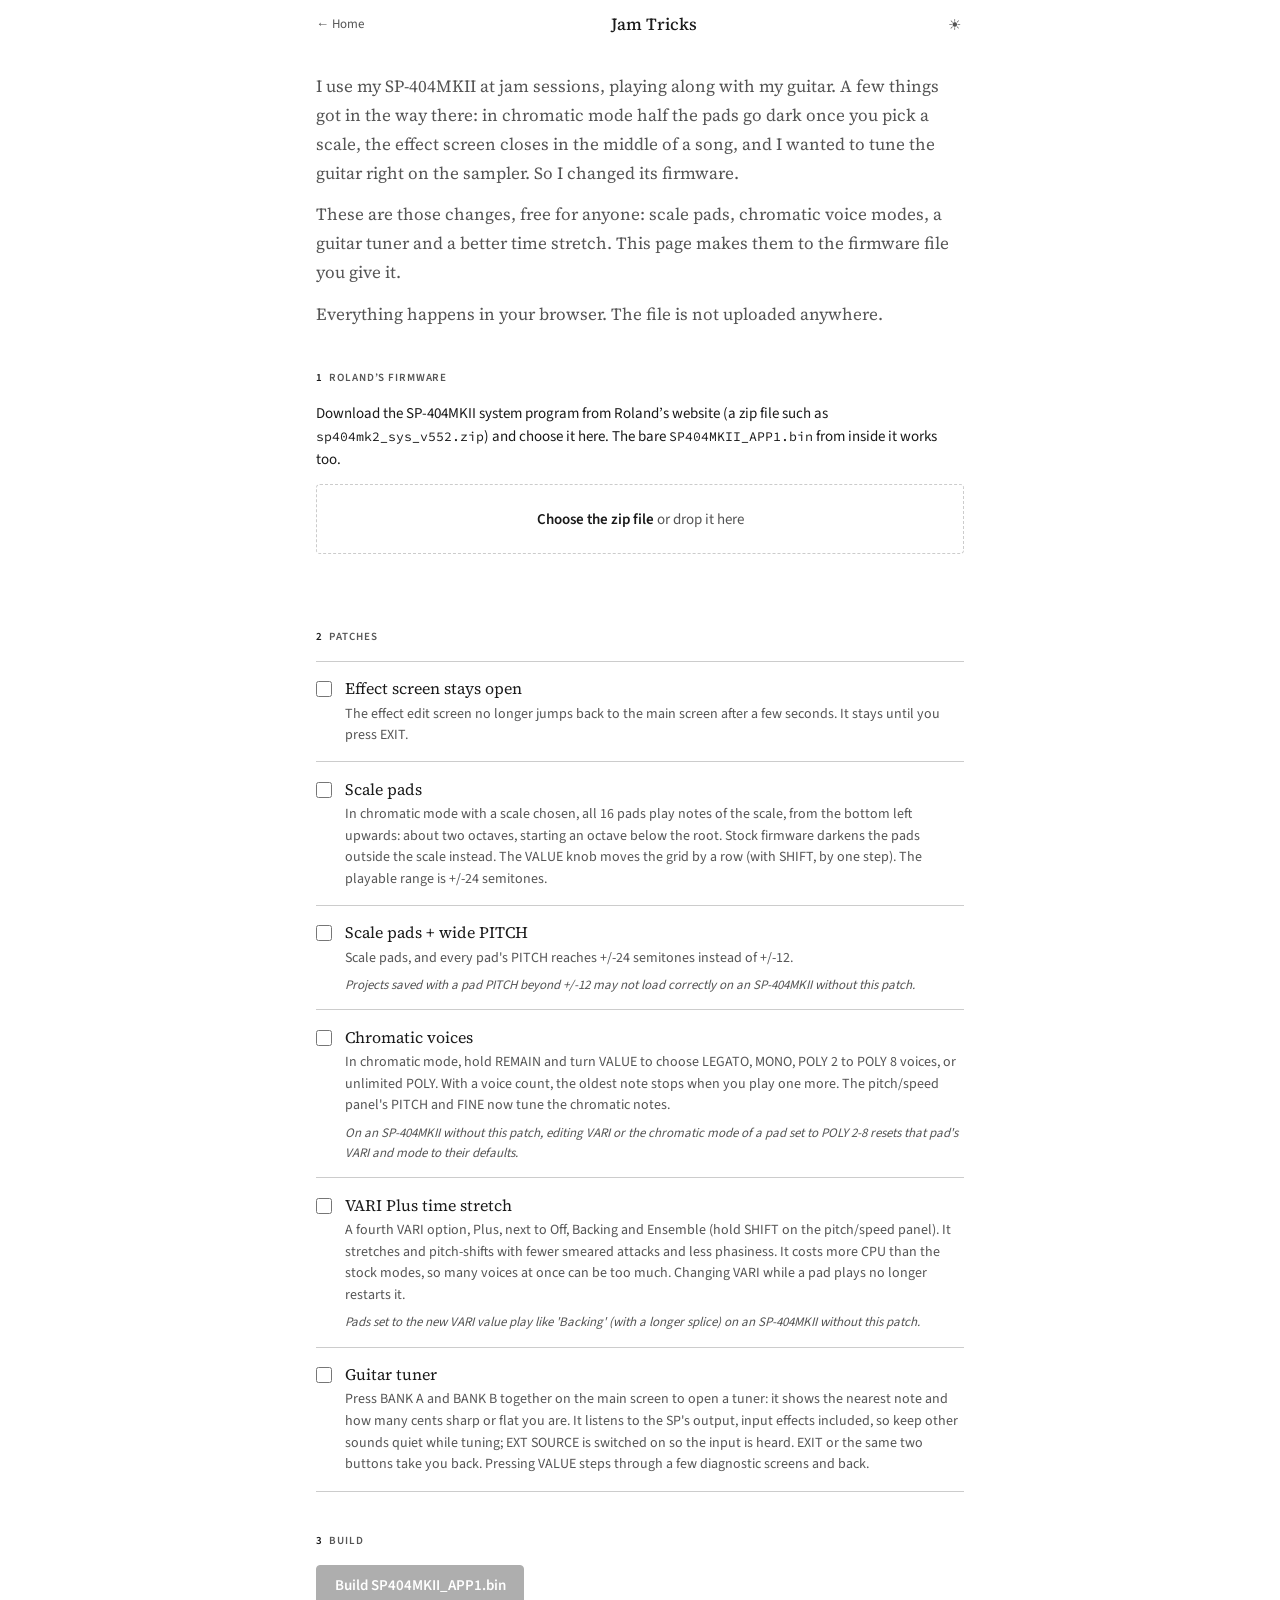
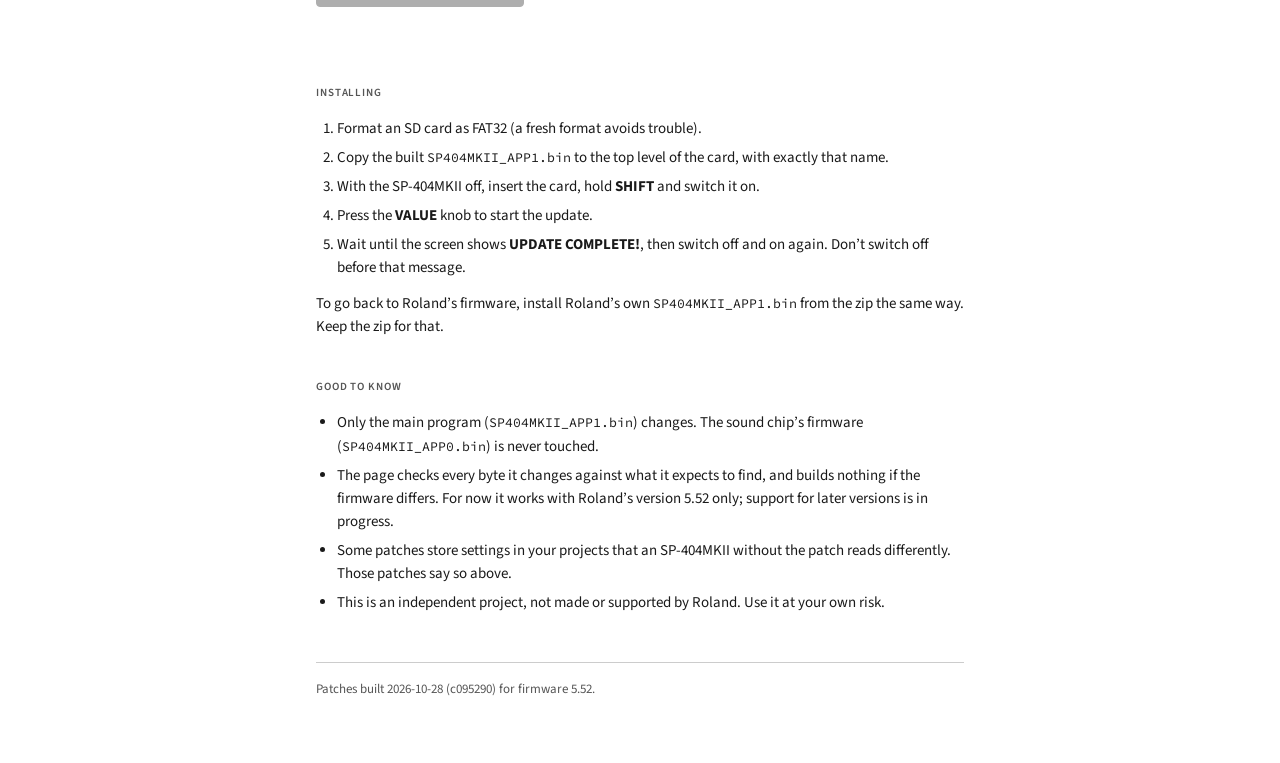
==== commit d2758768: "Record manifest source revision Co-Authored-By: Claude Opus 5.5 <noreply@anthropic.com>" ====
--- a/web/standalone.html
+++ b/web/standalone.html
@@ -173,7 +173,7 @@
 footer { margin-top: 3rem; padding-top: 1rem; border-top: 1px solid var(--color-border-secondary); }
 
 </style>
-  <script id="patch-manifest" type="application/json">{"format":1,"built":"2026-10-28","source":"33d4b77+changes","firmware":[{"version":"5.52","file":"SP404MKII_APP1.bin","size":2652672,"sha256":"4a3d67711e14dcc97d50249a4eee7dd6df0251a2f37757cbbe2556c233730d80"}],"payload":{"offset":2654208,"base64":"[base64]/sED+g6RA/oNkAP6DYAD+g5hA/oOMQP6DLenwR25NgrAERit4U7ltSyBGG2iYRwRGa3gruyBGArC96PCHofE/AwErI9kkKe7RZUtmStP4iB+RQgDwgYBkS0/w/zJwIRhoA2ibaJhHwPPBAwErAPCZgAIrAPCYgAEhIEb/95X/VuAA8FT6IEYCsL3o8IdXSyQgAZEbaJhHAZkAKMTQUkpAKU9L0vgAgBi/T/D/OdP4iB8Iv0/wAQlLSt/4PKGRQj/Q2PgAME/w/zJwIUBGm2iYR8DzwQMBK0zQAitS0Lnx/z8n0CD07HBP9OBzT/ACCUDwEAYeQz5LQEYyRnAhG2gfRk/w/zO4RzZL2vgAIElGw/iAbyBGEmjD+IQvMkrD+Igv//dC/zNLT/b/chtoGoABJH7nIPAYAE/wAAlA8AgG2efa+AAgEmjT+IQfUhqy9Xp/ttLT+IAPu+cnShJoEmjT+IQfUhqy9Xp/v/R1r9P4gA9557nx/z/c0CDwGAZP8AEJuOcQ9OB/wPOCExHRIPTscLnxAQ9A8BAGG9BAI0/wCAmn5wAhaOfA84IRwfEJAWPnw/EJA5lEufEBD93QIPTscLnxCQ9A8BAGlNDJ8QkDmwGP50/wCQmN5+Q//oOcAP6DAPD/g1ZSSENsAP6DaAD+g4AA/oM4AP6DEAH+gy3p8E9eT4WwBUYMRnt4FkZbuTt4c7lbSzJGIUYoRhtoAJMFsL3o8E8YRwDwgfk7eAAr8NBUSr8hVEvS+ACAT/D/Mh9oQEa4RwAo5NBP8P8ywSFARrhHBx7d201LTUrT+IgfkUJ/0Nj4ADBARjpGcCGbaJhHAPAYAxArzNEQ9OB/wPOCE8fQYkLD8QkDAZVP8AAKAvAPAgCTBPAPA9/4EIFYv1NCPEoSaFL4IyA7SxtoG2jRGjpLGmggI83pAkaRRh1GDkZP8AAMS0ZP8P80T/ABDuNGYUYaaFhoAGjysQEoHNHYagwoGdFS+AgAuEIV0SxIEFgO+gHyAuoKAgJDDdHabLJCKdAALFppKtui6wsAACgm21pGDPEBDJNGATFYMyAp2NEAm2NFF9wALBXbT/BYCx1LDCEL+wT7G2gL6wkAmEdb+AkwE7EWSptYG7kBI6NASuoDCgE9tNHd6QFUA55Z5wxG1+cRShJoEmjT+IQfUhqy9Xp/v/R2r9P4gA955+Q//oOgAP6DbAD+g3wA/oMA8P+DVlJIQ6gA/oNwAP6DwAD+g5xDAQDEAP6DEAH+g3RCAQCh8XMDAStwtQxGBUYWRgbZMkYhRihGvehwQADwVbgNSxt4ACv00AxLG2hzRfDYC0sbaHNF7NMDaAAr6dAISppYACrl2wdLGGgHSxtomEcGRN7nAL/kP/6DuAD+g7wA/oN0QgEAhAD+g4gA/oMt6Q9QAPCE+L3oD1Df+BDA3PgA8G/wFwAoYBggIGBwvaQA/oMAIChgAyAgYHC9ELUA8Gz5BEbwIIDzEYi/80+PML9gIIDzEYgA8GD5ABsCSQpoAkQKYBC9wP//g7C1BUYAaAAo3/gEwNz4APDMAP6D8LWBsARGQPbQEN/4CMDc+ADwAAAAAf6DLenwQUwe3/h8gAQ4ACHE68QFovEMBgjrBAdFRCTgACk6fLi/AfEDDE/qrAzM8QMMDuuMDq7rAw6e+/L8Avsc7r7xAA8C2pZEDPH/PAzrTAKuRAExBuuCAp74GMAQKWJEGkRA+AQvC9AFLAHwAw6MRtXZGPkBIAExEClA+AQv89G96PCB6D/+gxC1FUiUsBVMAGgkaBRJFUoVSwloEmgbaAloEmgbaM3pAEASTBJIJGgAaM3pAkAErCBG//eh/+5GDfFMDAOrXvgEK1P4BB9jRUL4BBv50aZF9NEUsBC9AL+sAP6DqAD+g3QA/oN4AP6DcAD+g7AA/oO0AP6DLenwT5tGA2gVRoWwBkaKRtP4wIDT6QNykEcALYFGGN0AIhv4AhAL6wIMFEYD4Bz4Ae+ORRTRI0YBNKxC99vN6QAqzekCOsm5MEa4R2lGMEbAR0lGMEY7RgWwvejwTxhHzekAKs3pAjoJsW/wf0EwRrhHaUYwRsBHIkbS52/wf0Hi5wC/PUsbaPC1HGjBsAAscdAbaB9oAC9t0Htos/kIQKTxEAXwLWbYs/kKYKbxCAOz9X5/X9gE+wDwMUsE+wHx7EZP6uB+g/sAUG1GzuugHoP7AQPJF8HroxEAIwPwAQAasXNFrL8AIAEgATMM+AELo0Lz0Y5FrL8AIwEjjELYvwAjI7HTBwLVASMN+AEwa0YiRgAhOEb/93P/ACIN6wQDBfgBK51C+9EWSwAhASVA8gEcGGgDHQD2rCAaaBJoYrFT+AQsMrHS+FwhAyoC0UocLfgCwA34AVAEMZhCAfEDAgPxWAMB0KJC59trRiJGcR44Rv/3Rf9BsPC9AL8YAf6D001iEMAA/oMOS0/w4CIwtBxoU2khaJBpA/EBDCVojUIG0CFokGkM+wEzMLwYGnBH0vgETWQB9tWUaYRC89kBMZBp8OcQAf6DOLVASwxGG2iYRwSxOL3/99f/PUs9StP4wB/T+MxflUJD0U/w4CTT+MQvZWlkJIIaBfsERKJC6dPT+MhPsvV6f8P4xA/D+MgfoesEAQXTMEuj+wIykgmx+/LxwfV6cSpLKUqx9Xp/0/jQP6i/T/R6cSHq4XHT6wEQSL8DMAProAPC+NA/0vjUT6FCJNsPIAArDEa4vxsYwvjYDxgRGksBIsP41E+96DhACOfD+MQPw/jIH8P42E/D+NRPw/jQT8P4zC/T+Mw/k0Kg0CJGIUYgRr3oOEDy5gAr0vjYL7i/DzMYETqxCEohRtL42D8BO8L42D/T5xQ8hEIhRri/AUYMRsznAL8UAf6DAPD/g1JURU3TTWIQBEvT+AQ9G7FbaQuxCEYYRwAgcEcA8P+DBUsIRtP4BD0bsZtpC7ERRhhHACBwRwC/APD/gwlLELXT+ARNRLHgaQAoAt0GSxtomEcjaAOxmEcCSwIiw/gMLRC9AL8A8P+DKAD+gwNL0/gEPROxW2gDsRhHcEcA8P+DsPkAMHC1BEaCsCuxTk1PStX4AB2RQhbQTUkAIkpLIEZKTQlow/gAXQGR3e0BesP4DC3D+Agtw/gELRfukDoCsL3ocEAYRwErE9DV+AhtTrEyaAIrAUYwRpJoXtACsL3ocEAQRzpLG2gBkwKwvehwQBhH1fgEPQAr9NA2S0H2bCAbaJhHBkYAKELQQfZoIgMfACUCREP4BF+TQvvRLkswRhtomEcoSy1Kw/gkXQP2KFND+AhcEGgqTSpJGhhSWUP4BCuLQvnRIEshRidKJ0jD+PQtJ0rD+PANw/gALiVIJkrD+PgNw/gILiRIJUrD+AQOw/hELiNIJErD+DwOMEYyYMP4CG3T+DA9ArC96HBAGEcPSyBGxfgEbaXnkEczaARGMEZbaJhHGUsAIk/2/XEbaMX4CC0biJuyi0IB0MX4BC0gRgKwcL0AvwDw/4NFR0FQGAD+gwgA/oMQAP6DFAD+g9gCAHyA/v+D0Q7+g+EO/oP5C/6DgQ7+gwkK/oPxCf6DVQr+gyUK/oMo/f+DNAD+gwtL0/gEPRC1DEYjsRtpE7EIRphHULkiLAHQACAQvQRL0/gIPROxA0sbaJhHASAQvQDw/4MgAP6DC0sMStP4AB2RQgrRw/gEDYKw0/gIPSuxB0sbaAGTArAYR3BHBUtdIBtoAZMCsBhHAPD/g0VHQVAkAP6DHAD+gwVL0/gIPSuxBEuCsBtoAZMCsBhHcEcAvwDw/4MgAP6DA0vT+AwtErkBIsP4DC1wRwDw/4MGSwdK0/gAHZFCBdHT+AgNGLHT+AQNcEcAIHBHAPD/g0VHQVABSxtoGEcAvywA/oMBSxtoGEcAv0QA/oMBSxtoGEcAv0gA/oMAtYWwAJEFSc3pASMGmgtoaUYDkphHBbBd+AT7TAD+gwC1hbAAkQVJzekBIwaaC2hpRgOSmEcFsF34BPtQAP6DLenwT4tCibCbRhKeAJBc3aPrAQ4BIwKTlkJQ3QEjousGCAOTDusIB5RGCEbf+KigE0bN+ATgLeC460cPT+pHBTTcAppHRIwYAZqVQi/dHUagQh3QrEUb0IFCCkaovwJGiEK4vwhGY0UZRgSSqL9hRmNFBpC4v2NGBZEAmASpB5Pa+AAwmEe58QAPFdGsRiBGK0YhRllFCL+zQgy/T/ABCU/wAAnI0R1GDEbV5wxGAZoXRAOanRjL5wmwvejwj0/w/zOm6wIIA5Os56HrAw5P8P8zApOg5wC/TAD+gw1LACEwtR1ohbAERqhHACAAIQpLzekAAX8gPyEbaM3pAgFpRiBGmEdv8H9BIEYrRgWwvegwQBhHRAD+g0wA/oNwtQxLRGvT+ARdjLHT+AwtIrHT+AwtATrD+AwtIEb/98//LbGraBuxIEa96HBAGEdwvQC/APD/gxBL0/gEPRC1BEaCsBux22gLsQhGmEcLS9P4DD17sWBraLEJSxtomEcgRv/3zf8HS2BrG2gBkwKwvegQQBhHArAQvQC/APD/gzwA/oNAAP6DAkvT+Aw9A7lwR7XnAPD/g3C1DEtEa9P4BF2MsdP4DC0isdP4DC0BOsP4DC0gRv/3g/8tsatoG7EgRr3ocEAYR3C9AL8A8P+DELQDTCRopEZd+ARLYEcAv1QA/oMQtANMJGikRl34BEtgRwC/WAD+gxC0A0wkaKRGXfgES2BHAL9cAP6DFUsWSvC1HGiUQgPQvejwQP/3TLtcaIRGEU4E8SAF3PgAcKZG3PggMAE0OrLO8woOpUIM8UAMAusnQgLrI0IC+oPzQ/OPAyb4HjDo0QJLXWC96PBA//cquwDA/4NDVElQAMH/gxC1yLEUSRVLCmiaQhPQACQTSxRKTGAj+AJLk0L70RJLT/QrUBtomEcLSwAhC0qYYNlgHGEaYBC9B0sIShlokUL50RhgmmgasZhoCEsbaJhHAUsAIppgEL0AwP+DQ1RJUADB/4MA0f+DCAD+gwwA/oO5S7pKGWiRQgHQACBwR5poACr60C3p8EeGRphoXGiGsAFGs02k9ctiwvMKAwEyNfgTMJRCG7IH7pA6+O7neuHsAXrx0QD1gFQDRt/tqmrz7AF6nELn7qdq+dEA9YtTAPXLUZ/tpHrz7AF6mUKn7qd6+dGdS7HuAGrT7QN6g+0Demfuhnr07sd68e4Q+gjV3+2aerTu53rx7hD6Ad0CIhphkUsaaQAqQPASgd/tlHr07udq8e4Q+gDx8ID27gBqCkYDRh1G0+0Beggzle0AeplCd+6Hemfupnri7AF68dEA9QBaQvJgFULyEGj37gBaCvXCY5/tgGqf7YJaBUSARE/wBAxP8P83ASZC8hBpw+0AWp/[base64]/2Zq8FLn/3Y6+37gB6VOcBNgzxBAwn57TuxXrx7hD6P/VVr1TnGmkBOhphASDh59/tBmrP57f1lX9/93Ov9ecAwP+DQ1RJUADB/4MAAAAAAABISAAAyEiamRk+zcxMPgCAu0ZwtYSwT/AADARGE04Bra5GpvsBMghGDPEBDNIICSgC64IDoetDAxFGA/EwAw74ATsC2bzxCw/r0QXrDANiHhP4AR2rQgL4AR/50QAjBOsMAAT4DDAEsHC9zczMzC3p8EeMsBxGE3gHRg3xEAmIRk1GK7EF+AE7EvgBPwAr+dEBqk/wAA4aSRZGhfgA4KH7BDojRnBGDvEBDk/q2goJKwrrigyk60wMVEYM8TAMBvgBywPZvvELD+nRCiAC6w4DaR4T+AFNk0IB+AFP+dEgIwIwFJkF+A4wKET/95L/S0ZCRgAhOEb/9379DLC96PCHAL/NzMzMLenwTwxGkbAAIQZG//dU/K5Jr0sAItH4AJAfaBFGSEa4R4BGACIBIUhGuEe48QkPAPILgg8olL8AJwEnAC9A8ASCAOsIGKNLQEYbaJhHBUYALD3QATwAKADwEYLE68QEYwAZKwDz3IEIqk/wAQuaTA3xNQpP8CAJApKaAJhGDfEjDAPxAQ4C8A8CjfgicKJcjfghIMPzgwKiXI34ICAM+AGcYUZV+CMAHCMg+gPyBDsC8A8ColwB+AErGh310Yz4CHAM8QkM1EUA8K2Bc0bm56wjgkkD+wiZCKsaRgKTUyMQRgL4ATsR+AE/ACv40XxPT+ooEQjwDwzf+AiyeVwFrwzxAQwRcL5GLSFRcKv7DCphRgEzT+raCgkpCuuKAqzrQgLURgLxMAIO+AErAdkLK+zR+hiBHBL4Ac26QgH4Ac/50QMzACJP8CAKwlQYRFJGZEsA+AErE/gBLwAq+dGSRkFGAnD/99L+AptRRgEiMEb/9778XEsBIn8hMEb/98z8AC0A8G6BqmgKIdn41DAwRgCSVkr/9+j+KmrZ+PwwEyEwRgCSUkr/99/+KmnZ+NgwHCEAkjBGT0r/99b+aW1OSkgjAp2sRgX4ATsS+AE/ACv40b5GCEbf+CyxK3DN+AyAq/sAKIFGmkYBM0/q2Ai58QkPCOuIAqDrQgJARgLxMAIO+AErQPIqgQsr6dHd+AyAT/AKCvoYEvgBDbpCDPgBD/nRNkiqRN/43OCg+wEgNEqi+wESICGACulSEgs9RgAhrvsCOZRGATFP6tkJvPEJDwnriQOi60MDSkYD8TADBfgBOwHZCynr0XsYCvEBAhP4AV2fQgL4AV/50YscIUouJQAhCvgDUFNEovsAxRlx7Qii+wXC0ggC64ICpetCAgXrhQUwMqDrRQBacADxMAIwRppwcyLacCUiApv/9xn8EksSSBtoA/UwYibgAL+EAP6DiAD+g5gA/oMcQf6DzED+gzBB/oPUQP6D2ED+g/RA/oP4QP6D/ED+gwBB/oOJiIiI8Rl2Bc3MzMzAAP6DdEIBAFgzk0IA8KyAHWgALfjQWWgJaAEp9NEpWIhF8dFVSVYiApucRgP4ASsR+AEvACr40VFJvkYacGhc3/hkkcCyqfsAGoBGATJP6toKuPEJDwrrigGg60EBUEYB8TABDvgBGwHZCyrr0bkYEfgBDY9CDPgBD/nRACGZVBNEQEkgIhhGA/gBKxH4AS8AKvjRGnC8RjtK3/gMgalcybKo+wEuiUYBNE/q3g658QkPDuuOAqHrQgJxRgLxMAIM+AErAdkLLOvROhkS+AEdukIA+AEf+dEAIhgZGlUgJCpLAPgBSxP4AU8ALPnRBHDV+NwQ//eG/QKbLiIhRjBG//dy+yJLI0kwRutYaVgiSgCRNyH/96T9EbC96PCPAptaRgAhMEb/91/7u/E3D/PQuPEYDwvxCQsI8QIDf/QZrurnFksBIgAhMEYRsL3o8E//90q73fgMgNjmEUsTIilGMEb/90H71+cOSy4iACEwRv/3OvvQ5wpL5OcAvxBB/oNgQgEABEH+g2FCAQAIQf6DtEMBAMBDAQAMQf6DwED+g+BA/oMYQf6DzczMzAAAAAD97sB7ALUX7pDKu7u47ud7vPEADzDuRwu37sALVdvJat/tUmqMRFJJofsM4UkLAeuBAazrwSFC8v98YUUYv0scAOuBAQIqAOuDANHtKHoBm5DtKHr47ud6uO7HejfuZ3rn7gB6Z+6mesPtAHpb0N/tQXoCm8PtAHpd+AT7y2oCKp/tOnqcRDpLo/sME0/qUzMD64MDrOvDLAGbAOuMANDtKHr47ud6Z+6HesPtAHre0QD1IEACm9DtQHr47ud6Z+6HesPtAHpd+AT7vPH/P0HRy2onSd/tJ3qh+wPBn+0jakkLAeuBAaPrwSMA64MD0+0oagP1IUP47uZqk+0Aerjux3rg7iZ6Z+6GegGbAirD7QB63+0YeqzR4O4Het/tE2pn7qZ6pecB9SBBAPUgQAKb0e1AepDtQHr47ud6uO7HejfuZ3rn7gB6Z+6mesPtAHpd+AT7n+0Het/tBGrw7kd64O4HemfupnrP5wC/AAAAOc3MzMwAAAAALenwT5GwBEaURgOTGpvd+HiwBzMEkQDxhINP6uMIG5sAK8Dyd4PbEAGTuksAIgySk+gHAA2rg+gHAAAjACLN6QojAZuYRUDzc4EKqwvxBAoCkwOaC/WAYwAqH0aA8qGDACFQQqvxAgMKRgHgiEJd0AExI/gCL7H1AH/30QAgACEAJQJGC0Zb+CVgxvvGI1r4JWACNcb7xgG19YB/89EWGN/tnWq47gAqn+2cekPrAQMG7hBqDa0FlAfukDq47kZq8O5CShqb+O7neixGsO5CGt34CJACk6fupmom7gdqtOwBSrTuwUrx7hD6ENnZ+AAwGpmj8QgCCDORQri/EUYbmpNCiEaovxNGi0IBkzzaEKsJ8QQJnELi0RybApjD7QBKHZuD7QAqEbC96PCPA5t8SFoYBJvbahNEoPsDAlILAuuCAqPrwiJv8ABDC/L+NgtEC+tDAwjgATIj+AJfsvUgXwi/ACKzQonQBOuCALzxAg/Q+KAQT+phNe3RAPUgQND4AAEBRI0T5uej6wEOA5tYGA71AHVA8RODACIL8v4zRkIRRgLglkIA8MKCATIj+AIflUL30Qvy/nFdRjtGAetOAb5GM/gCL5lCo/giJPnRACAAIQJGC0bV+ABkCDXG+8Yj1fj8Y69CxvvGAfTRFRjf7Uoqn+1KOk/wAAZD6wED3+1JOt/tSRoH7hBa3+1ICgXuEDrN6QZJ3fgEkM3pCMeWsb75/jMV7hAaPvkCLAP7A/MC+xIyF+4QOtMYQevicgfuEDoF7hAq8wdP8AAAT/AAAU/wAANMvw7yIkd3RgRGDUYH8QQMAZZX+CNgW/gjIML7xkVc+CNgWvgjIAIzs/WAf8L7xgHv0fjuxWoBnvjuR3q07uNq5u6ievHuEPpn7oN6QPHrgfTu43rx7hD6APEpgrTu4Wrx7hD6QPIpgiMYZ+6GevHu53oG7pA6ResBAwXukDr47mZq+O7lWuXuompm7oNqxu6nWvTu5Frx7hD6Bd2w7kQqzfgIgPDuZUoI8QEIATYO8QIOyEWJ3d3pBknd6QjH/OYwQP6DAACATwAAgDDNzMzMX3AJNcy8jCsAAAAAAZuj6wgDA/WAerr16H8A85aBA5ur8QIHC/UAds34CKAAKxhGuL/YHQSbwBDZas9LoPGAAsAAT+rCDgDyAUmu8QcFDvEBDgAtrL9IGQgco/sAU1sLA+uDA83pBSig68MjuEau8QgCACUI4AEzVUSz9SBfCL8AIwEyckUS0AAqBOuDAPjb0PigcLzxAg9P6mc669EA9SBA0PgAAQdET+qnOuPnAvEIDu0QzkUo+AJf2NHd+AigC/X/daxLqUbd6QUoQkTN+BSAT+rCDlJErvEHANcADvEBDgAorL8KGAocATej+wITuEZbCwPrgwOi68MjrvEIAgAgCOABM1BEs/UgXwi/ACMBMnJFEtAAKgTrgwH429H4oHC88QIPT+pnOuvRAfUgQdH4ABEPRE/qpzrj5wLxCA7AEMZFKfgCD9jR3fgIoLZG3fgUgDNGBetKCl1GM/gCL1NFo/ieI/nRACIAIwAnC/EEChBGGUahRlv4J0DE+8QBWvgnQAI3xPvEI4Av9NGHGN/temqf7Xp6T/AAAkHrAwMG7hB6TEYQRgfukDq47kZqACP47ud6GUan7qZqJu4HatX4AHIINcf7xwHV+PxxtULH+8cj9NEQ6wIJQ+sBAwXuEDoBm0NFwPJHgbjuADoAJQqrAe6Qmt/tYTouRvDuQ2qf7V9K3+1fSt/tXyqf7V8q3fgEkAKTzekFTJaxvvn+MRXuEBoD+wPyPvkCPAP7EyMR7pAqmhhB6+NzAe6QKgXuEDryB0/wAABP8AABT/AAA0y/DvKeN3dGBEYNRgfxBAwBllv4IyBX+CNgwvvGRVr4IyBc+CNgAjOAK8L7xgHw0bjuxXoBnvjuYXq07uRq5+4jevHuEPpn7oR6ZdX07uR68e4Q+gDxnoC07uJq8e4Q+l/ZIxhn7oZ68e7negfuEDpF6wEDBe6QOrjuR3r47uVape6jeifuBHrH7idaT+rIBQ2pApoAI0/w/zTx7AF69O7mevHuEPoH3RBoRxsoGhAvAtwQKNi/HEYBMwQyAyvs0QAsPdsQqwPrhARU7QN69O7levHuEPoF1UTtA1qd7Q06RPgYXAjxAQgBNg7xAg7BRb/2a6/d6QVM8eQI8dADT/ToegGTY+b07uF68e4Q+j/2G67w7mBaLOb07uJ68e4Q+p/Y8O5CWrHnzczMzAAAgE8AAIAwX3CJNMy8jCsAAAAAne0OehCq3e0PerTuw3rx7hD6TL8BIwAjAuuDAhLtA3r07sd68e4Q+lS/8O5HegIj9O7nWvHuEPq03RCqAuuDA0PtA1qd7Q06Q/gYXKrn9+4AWu7l9+4AWnjnX+0YWujlG5vD8QcD2xBbQgGTg+Qam1tC2xDD8QAId+QEm4EYKUiVQttqGUSg+wEDT+pTMwPrgwOh68Mjf/czrQLy/xbN6QboC+tGBt34FIAJ4AEzATIm+ALvs/UgXwi/ACOVQhDdCOuDALzxAg/Q+KAQT+phPuzRAPUgQND4AAEBRE/[base64]/w/zMCYkNja0vCYcNjAPFYA4JhAmTA6QSrwOkCq8DpAKtD+AQri0L70QAiBplfS0Agk0YNkstkASGf7VpLDptbTVttA/UgUxsbpfsDVGQLBOuEBKPrxCMD6wIKgkXA8keBBpzcRt/tVVrnatT4UJDU7RB6PUbf7VI6SEbf7VEqn+1RKp/tUToOm834MKAPkhCWBeuMFkZKT+qMGQzxAQui+wZy4kaw7md63+1KalILjEZP6osbB5EC64ICpuvCIk5GFuAH7pB6+O7nemfupXoBMrL1IF8IvwAiAC4G8QEGA9037sd65+4Hal5FsO5nehLQA+uCDrjxAg/e+KBw4dEO9SBO3vgAEXkYB+6QGvju53pn7qN62+cK8B8CZu6iageZBOuCAsLtFmqq8RgCIuriclJFgPILg5/tJnoC8B8GATIE64YGlu0WarTuR2rx7hD6Nv4HepJF8NGf7R1qtO7GevHuEPpA8/KC9O7CavHuEPoH3TfuB3r07sdq8e4Q+gDz64Kg8QgJKerpeYFFgPKggBpGb/AASwNGC5HN6QlcHuAAvwAAAAAAAAAAVFNYMc3MzMzK8klxYHn+/wAAgDEAAAAxAACAPL03hjUGSyI+lb/WMwAAAAAJ8QEJmUVz0AnwBwwE64wM3Pj4EFlF89Gc7U563PjYELXuwHoAKbi/PzHx7hD6T+qhEQDxa4Lc+BhxOB1QRYDyE4V5GgfxBQ6OAbkdtvXhX83pB5ND2qfxAgl4HB/[base64]/9tquBpvd+DCgw/g4wMPtEHrd6Q8mDpm37gB7MJgLakPsGDu77smLAfWgM5PtQdq07keLhku37sirU0S37s2a8e4Q+iPq43MYvwEkE5MGvwAkASMAIwAoCpME8QIDQPM6h7Ie3+17qt/te7qbRgiSACKf7Xm6iUaf7XnK3+19yg2dB5ISlBHgm2oAK0Dzv4ABOwaak2IAKwDwuYAAJQebMJoBM5pCB5MA8OeD/e7EexfukDpbRFNFgPJJhAAtAPAgggabk+0CW/3uxXsX7pA6W0RTRYDyS4QVqwacCp6w7kQLAZMUq/fuADpCRiFGSEYAkzNG//c5+ZTtBjrw7mNqlO0IenPuwzoXq2PuA3ohRjfuB3oBkxarsO5FC+Puo3pIRifuI3oAkzNG4+4HevTu6nrx7hD6d/6qevHu53rG7qcq//[base64]/0VK8Gm/fuAGqT7QZqtO7mavHuEPrA8mOGBpoAI4L4RDCTapLtAksAK4LtAEs/90GvNO5He7fuxwu17sAK8e4Q+ky/8e5A2vDuQNr07sza8e4Q+j/1NK8Gm/3uxHvT+FhRG20X7pBqq0JA832BBpkb4AHY//9fcIkwAP7/xgD+/0YAAPBCAACAQ703hjUAABZFAAAARAAA8EMAAAAAATWdQsH4WFEA8F+BBfAHAjYyUfgiALBC8turQti/T/AAUCruLOqg6wYO9O7s2v3uznrx7hD6F+6QKgLyPxEMRgLYcUX/9u2uAC0D3Qc7q0JA8wCCT/BgQbFC1L9P8AAMT/ABDHRFAtuxQkDzLIMAIwmTBps67k16k+0JamfuAHow7kZqte7AavHuEPr17sB6SL+x7kZq8e4Q+gDxGYFf7Sp69O7n2vHuEPoA80CBCZsAK0DwI4G17sB68e4Q+gDxaIMC9aBzrusDAwfukDr47udqxu6Kel/tPGr07uZ68e4Q+kDxGIFv8ABDmUIQ0LzxAA8N0IkbBu6QGvju5mrG7opa9O5nWvHuEPpIv/DuZXpf7UpqtO7mevHuEPou3V/tTGp27u1qxu6HWl/tTmr07mda8e4Q+rTu5mpIv/DuZXrx7hD6CdV27sZqhu6HavTuRnrx7hD6dv4neh/tWWo27m1qxu4HavXuwGrx7hD6Bd307mZ68e4Q+nb+p3q37gB69O7HevHuEPoA806FACOP4cgcUEW/9natzh4B8QQOH+1peibq5na2RQzbTx0wRgDwHwUBMATrhQW4QtXtFmo37iZ69NGu6wYG1kXM+BgRBvEBBgbukGr47uZqh+4maoztTmq/9k+tD0Zt5d3pB5O19eFf//ZHrQdGteX07sJq8e4Q+n/3Fa3ia6rrAgKSAbL1Fm9/9w2tAPAHAqdOATAE64ICwvg4YW/wAEbC+NiQwvgYocL4+GAgZcT4PKD45Hfux3r07ut68e4Q+n/1ca6bS3Pm3e0VerbuAHr17sB68e4Q+ibbd+6HevTuy3rx7hD6APPBgf3u53oX7pA6G7IRmgeZIvgRMGDmFauw7kQLQkYGmQGTFKtIRgCTCpv+9yj/3e0UejTmgAHd6QeTzPj4AOjkd+7HevTu63rx7hD62dV+S9znR/b/czfmT/AAUKjm3+17evTu59rx7hD6QPHPgAmbACs/9Oeu3+12evTuZ9rx7hD6At288QAPJdDf7XJ69O7n2vHuEPoe3LXuwHrx7hD6APGfhG/wAEOZQgDwXIK88QAPAPBYgt/taHri5rFCAPOwgAmbO7nf7WV6tO5navHuEPoA8SiCqusGA/HuQHpAOKPrCwP97ud6hBuz9cBfqL9P9MBTC5MX7pA6B+6QSvju5+r07s7q8e4Q+gDxNoHf7VRqA/VIcAAro/VIdwyQQPOkgLL1gG8RRt/4PMG4v0/0gGELmgHxEAAD68MBA+tBAaz7AcGi6wAMDJrJCJRFqL+URmFFqL9hRk/qYwy8RQhEuL+8RrzxIA+4v0/wIAyMRai/jEZwRcDyCIEfLADzp4H47uZ6Z+6Kev3u53oX7pA64BqBQqi/AUZhRay/ACMBIxbukCofKkndACtH0TObQkZIRgSTF6sDkxarzekAwQKTM0YGmf73F//d7RZ6ne0XegNG9O5HevHuEPpIv7DuZ3qh4GseBplv8ABMA/AHAwHrgwPT+PgQYUU/9PWt0/jYMAP1lmOZQri/GUbs5d/tEXr07ufa8e4Q+kDzVIGxQn/3Wq8JmwArf/RWr9/tCHr07ufa8e4Q+j/3Tq8D5iAjBpqTYrXkAL8AAIC/AYD//wAAFkUAAPBDAADwQgAAgEMAAABE4AEAAM3MzMwTmt/4LMOwGjpGDJyg6wsACDiw9YBfqL9P9IBQwPWAYIdCuL8CRm/wEgAD+wDwW0KM+wDOwBdv8B8MoOuuAJBCuL8QRmRFqL9kRgAruL8BM6ZGWxBbQqNCqL8jRoNCuL8DRpxGgxmLQm/wAEPA8t+AmUIA8GeBACMW7pAaHylA82GBACtA8F6BM5tCRgaZBJMXqwOTFqvN6QAMApNIRjNG/vd0/p3tFnrd7Rd6A0a07ud68e4Q+li/sO5net/tnXr07ufa8e4Q+kDxYoEJmgAqQPAeg3fu7Xrf7Y1q3+2NWmfupnqH7qVqtO7mavHuEPpA82qDtO7mevHuEPpA8Q2DBpuT7QBLk/hEUIPtCQob5M7uinr97udqxuZH9v9zQOYAIwjnBpsAIRKcGmsNlQ2bACtp0bDuRFv97sV7CvH/Og6fdU4X7pA6GxsQO5NCuL8TRlNFqL9TRrjxAg+j6wIEBprQatf4iCAA6wMFIkTH+IggpvsFYk/qUjIC64ICpevCIk/q0ha6Z75lCtEH9SBFxfjYINX46CDF+LhgIkTF+OggBpoTYxNGDZqD+Eggybn97sR7WEoX7pA6A0Si+wMSUgsC64ICo+vCIw6a2woC64MDG2wxmgeYE2AZsL3sDou96PCPT/D/M/TnBptba1sbGL8BIwmTzuQGmwEhDZUaaw2bEpwAK5XQBpuT7QJbCOB5GjhGjQF85QabASESnBprDZW07sRb8e4Q+oXUgueZQgDwiICIG4RFrL8AIwEjG+cGm9P4OLCT7QBLC/EBAZP4RDCIAQ2T//fauQmbACs/9Lys5OUD9fBzo0L/9lSu3+0remruJ3r07ufq8e4Q+v/2Sq4H7pBKBpoBI9/tJWq47ud7gvhEMCNLN+4Ee8LtBmrTYYLtAnsGmgAjASXC7Qhqk2L/90m7se5HepTk3+0devTu59rx7hD6f/XQrbXuwHrx7hD6APFgggL1oHOu6wMOB+6Q6vju52rG7op63+0OavTu5nrx7hD6P/WcrN/tC3q07ud68e4Q+gDzJoL/I2HmMzNzPwAAtETNzMzMAADAQgAAAACrqio8AACAQ703hjVnZmZmAAAWRQAA8EMAAIAxAAAAMV/tBXr07mfa8e4Q+n/3P64W7pA6Hyt/9zquM5tIRgaZBJMXqwOTFqvN6QAuApNCRjNG/vcJ/Z3tFnrd7Rd6A0b07sd68e4Q+jf+J3r37gB6tO7nevHuEPpA86WBX+0bevTuzurx7hD6DtXO7op6/e7nehfukCogKri/ICIH7pAq+O7neiruJ+oH7hA63e0Larjux3r47uZqN+4OerTu5nrx7hD6FN0LmtIaB+4QKrjux3rH7gp6/e7nehfukCogKri/ICIH7pAq+O7neiruJ+r37gBaBpy97s56BusDDDBGD5aF7qdqB+6QOo3tCXoBIwma5kaE+EQwACMBKl/tQmq47udbH+1Deri/ASLTTyZGo2EJkgAilO0ASxFGDZI17gRbzekLIoTtB2qE7QJbMOC+8QAPgPLPgPNquPECDwNEp/sDVE/qVDQE64QEo+vEIwnrgwPT+KBARdAH7pBK+O7nemfupnqw7mdqDJwNnb7u6GoW7hA6A/sD8xwZRevjc83pDEMBMQmbATAO8QEOi0JB0AAozNq+8QAP89vzarjxAg9zRKf7A1RP6lQ0BOuEBKPrxCMJ64MD0/igQB/[base64]/qXD4QlE/qVjwO644FoOvFLgzrjACj68AsK+AA+wP0D50QngD7APBlGQP7A/MO8QEODPEBDEbr5HQNngExD5UQlAycBBlG6+BwmhgMlA2QC5hA6+NzvvUgXwuTCL9P8AAOCZu89SBfCL9P8AAMi0I/9FevCeuOBbjxAg8J64wE1figcNT4oGBP6mcwT+pmM8TRBfUgRQT1IETV+AAB1PgAMThEM0SAE5sTt+e17sB68e4Q+hrV3+0veiruJ+pS5vXuwGrx7hD6f/XOrd/tK2rK5bXuwHrx7hD6NtT37gB6tO7nevHuEPo/9zuu9+4Aap/tI2rf7SN6Nu7HeufuBnr97ud6+O7neiruJ+or5v3u53oX7pA6ATs95N/tGnr/93G69+4Aap/lm2oAK3/37agBOwaak2L/9+i4se5Hev/3XbsAIxlGB5PS5AabXWOT+ERQk+0AS//[base64]/veQ/gawvejwgQVLG2jj5+QA/oPcAP6D1AD+g+AA/oPoAP6D8LUeTA9Gh7AWRiFoHUYERo9CMNAaSxton0IR0CBGAPAl/RhJK0YyRgloIEYFkTlG3e0FehfukMoHsL3o8EBgRxFLGmjjaQMr6NGy+oLzWwkAKuPQBPWgMdH4ABEAKd3QIEYBJAOSOkYBlQCWApT+90f+B7DwvQVLGmjj5+QA/oPcAP6D2AD+g+AA/oPoAP6DACkwtQRGhbAD2i0jSUIE+AE7AahP8AAMEk2GRoX7ASPKFwzxAQzC66MCAuuCA6HrQwMRRjAzDvgBOxKxvPELD+zRAOsMA2IeE/gBHYNCAvgBH/nRACME6wwABPgMMAWwML0Av2dmZmYAIP33w7wAvxZLF0rT+IgekUIQtQTQACHD+Iguw/iMHhBL0/iMLgQqAtkAIsP4jC4MSwAib/ABAQxIDUzD+KAuAGjD+LAuJGjD+LgeJSGgRxi5CEsBIRtomEcBIL3oEED995S8APD/g0VOVVSQAP6DlAD+g/wA/oMxKAHQACBwRzi1D0xv8AEFDkoAIdT4jA4NSwEwovsALAxKLPADDg7rnAyg6wwAxPiMDsT4uF4D+AEbk0L70f331foBIDi9AL8A8P+DzczMzJD+/4Og/v+DxUrS+Iw+ASst6fBPBkYt7QKLibAA8N6A0viMPgErCdnS+IweAjkJsL3sAou96PBP/fd8vrlJZCPR7SGK0vi0XgP7BfMI7hA6uO7IijjuyIq17sCK8e4Q+gDxGYH27gB6n+2verTuR4p47id68e4Q+v3u53o3/giKF+6QSgAhMEb997D6p0sBIgAhMEb998b7pUt/ITBGASL999T7nksHITBG0/igPgArAPASgfXuwIrx7hD6APEMgf33lPqbS+8X3/iMwoP7BSNAIQ4iMEbH62MHDfEICAfrRwOl64MFXPglMP33pfsAITBG/fd7+jlGQEb/9+n+Q0YcIlAhMEb99437oxwEK0Dy/YAALEDz+IArIw3xCQCN+AgwIUZv8DEF//fS/mMhQ0YcIgGAACEwRn9M/fdz+zQifk9P8DgIeyMEITBGAJL993P6h/sEMeMXT/A2DDIiw+shEzBGQDMALQDwrIAKNRlGzfgAwATyTiT99176PC3o0d/tb3oxJZ/taHo0JyjuJ4owRisiAJXI7gd6/e7nehfukEoE8UAIBPFBAwTxPwH99yP6Q0YqRgTxPQEwRgCX/fc7+kNGKkYE8UMBMEYAl/33M/oJsL3sAou96PCPDfEICAAh/fcD+ldKUiNARgD4ATsS+AE/ACv50VNLG2gbeAArW9ABIf/3ZP5DRgEiACEwRgAl3/hIkTYn/fcE+wLgATUQLSLQBfABA2kQFfgJoAoiw+vDAzBGX/qK+gCXA+sBEwPxAQucHVlGI0b99+X5uvEAD+TQATUjRsrxNgJZRjBGAJf998n5EC3c0QclACQhRkBGATT/9yz+KUZDRjgiMEb999r6CCwF8RAF8NEJsL3sAou96PCP9u4Aep/tLHq07keKeO5nevHuEPr97ud6SL+w7keKF+6QSuTmJUsbaBl4ybKf5xlGMCLN+ACABPJOJAol/fex+Tzn/feI+R1LDiIwRkAh/feo+jBGACH99375NCJ7IwQhMEYAkv33nfkJsL3sAou96PCPQEYK5yYiViMqITBGAJIKIv33fvn55gC/APD/gwD+/4MAAEhCTEH+g1RB/oOrqqoqevT//x+F61EAAGxCPEH+gwgB/oMAAEjCDAH+g1xB/oM8QP6DkP7/g/C1z0yRsNT4jD4BK2DQ1PiMPgErAPKlgGhG/ffb+gIoAPC1gCC51PigPgArQPB2gcNL0/igLgAqAPB7gcFK0u0hevXuwHrx7hD6APFygQP2tGOS7SF63+28atPtAHr47ud6p+7mevbuAHq17sB68e4Q+nvU3+3EanfuJ3q07uZ6/e7nevHuEPoX7pA6APNUgd/tvHon7id6x+4mev3u53oX7pAqQDISApKypUmAM9H4tB7bskLqAUITQ6FK0vi4HplCA9DC+Lg+/fe4+BGw8L2t8QQOD6wAInNGQ/gEL5xC+9GaSwAgHmhW+AQ7APAHAhCtATAZFAXrwgUAKRuyVfhAfLi/SUIAK4myuL9bQrlCm7I4vzlGRfhAHFX4PByLQji/C0aw9YBvRfg8PNzRiEhP8CwMXvgEP7P6g/EaRiOxwfEgAQz7AfEKEQF41bLLsopCA/H/M7i/3bJ0RQD4AVvo0RGwvejwQP33aLjf7Xlqd+5nerTu5nr97ud68e4Q+hfukDpA8S6BT/SgYo3n/fdx+ACbt+4Aap/tbyrD8xYCn+1uSt/tbkrD88dTQvB+Up/tbFp/O9/tbCoH7pAqn+1rOt/ta1p37oZq3+1qOnfuxhoH7pA6W0v47ud6ge6metP4qCDD+Kwg0/ikIMP4qCBn7gdqN+4Heqbugkrm7oRKpu6kWqbuhWon7gZ65+4ierDuZXp37sN6p+6jeoPtKXrU+LA+AisE2NT4sD4BM8T4sD5ES0JK0+0pepPtKnrT7Stq0viwPgIrAPCzgDxL0/iwPgIrf/bsrvTux3rx7hD6APOUgPTu5nrx7hD6Bdy07uZ68e4Q+nb+h3oySzBKk+0hetL4oB4AKQDwjIB37sdqn+09avTuxmrx7hD6APOCgJ/tLGr07sZq8e4Q+nrU3+0yet/tJVqm7qd6n+0waoPtIXrT7SF6Ava0Y5PtAHq47sd65+5levTuxnrx7hD6Btyf7Sd69O7HevHuEPoR1RVK3+0lepLtIXrf7RNqN+4neg9Lx+4mev3u53oX7pAqw/i0LgtLCiLD+KAuiebU+KA+ATvE+KA+ACt/9IKuxPiwPn7mT/D/M8DmT/T2QrXmAL8A8P+DAP7/gwAAyEIEAf6DkP7/gwAASMI5juM9JUkSPs3MTD6rqqo+O6q4P3OADEEAILJFAACWRJqZmT4AAHBCAABwwgAAbEIAAEhCtO7mevHuEPor3PTuZnrx7hD6dv6nemrnw+0hetP4hDDS+LQ+nec37sdq8+4OWrTu5Wrx7hD6f/VDrzfuZ2q07uVq8e4Q+n/1O6937od6tu4Aemfuh3pK51/tGXpf7RlqUubw7kd6Queh8SUDAStwtQxGgrAFRgjZKUshRihGG2gBkwKwvehwQBhHJksbaJhHASgGRvDRJSwjSxS/JSAmIBtomEcCRki5IEkhSwhoEUYbaJhHH0vD+IAO3ecdS9P4gE4JLCXYACMYShtJEGgiRg1oGUaoRxlLGUoELKP7BBMQaCPwAwEB65MBFkuk6wEBGmgB8SUD27IDcBNLGGhP8AADE3BTcJNw03ATcQNwAN2OVA5I/Pec/gEgArBwvQC/7AD+gzAA/oNoAP6DhAD+g4gA/oMA8P+DjAD+g83MzMz0AP6D+AD+g/AA/oNsQP6DLen4QwHwBgMEKynQFUuIRgZGFU8caN/4VJAE9TBlI2jbsWJoEmgBKhfR2lmyQgXQomyyQhHR4moMKg7R1PgIwEJGcCEgRrzxAA8G0dP4XDECKwLQ2fgAMJhHWDSlQt7Rvej4g8AA/oN0QgEAyAD+gwD1oDI4tdL4AEEcsQtK4WyRQgDQOL3FaSFGCUsqRhtomEcduU/0FnNjZTi9AS0Uv0/0SHNP9Mhz9ucAv1RTWDHQAP6DAAAAAAQFBgcAAQID/P3+//j5+vsHBwcHBQUAAAACBAUHCQsAAgMFBwgKAAIDBQcJCgABAwUHCAoAAgQHCQAAAAMFBwoAAAAAaQr+gwAAAMAAAADAAAAAwGBB/oNkQf6DaEH+g2xB/oNwQf6DdEH+g3hB/oN8Qf6DgEH+g4RB/oOIQf6DjEH+gzU2/oMtNv6D/Tb+g1U6/[base64]","imports":0},"payload_setup":[{"offset":128,"old":"ac0500","new":"807e28","why":"start-up: copy the payload to SDRAM"},{"offset":132,"old":"6c0600","new":"507f28","why":"start-up: copy the payload to SDRAM"},{"offset":2653952,"old":"[base64]","new":"[base64]","why":"start-up: copy the payload to SDRAM"},{"offset":2654071,"old":"ffffffffffffffffffffffffffffffffffffffffffffffffffffffffffffffffffffffffffffffffffffffffffffffffffffffffffffffffffffffffffffff","new":"830018000088000860c0040a6080910020580300000001086010190a6050922b20b84d000000010860006e306000782e800c2b250300010860007a30600018","why":"start-up: copy the payload to SDRAM"},{"offset":2654135,"old":"ffffffffffffffffffffffffffffffffffffffffffffffffff","new":"8358a7000000010860008030600000fe8390410000e4000860","why":"start-up: copy the payload to SDRAM"}],"patches":[{"id":"no-efx-timeout","name":"Effect screen stays open","text":"The effect edit screen no longer jumps back to the main screen after a few seconds. It stays until you press EXIT.","group":null,"payload":false,"warning":null,"doc":"docs/app1/topics/effects-timeout.md","changes":[{"offset":1475218,"old":"32","new":"00","why":"EfxEdit_Update: 'sub.w r1, r0, #0x32' becomes #0, countdown never runs out"}],"relocatable":[{"at":["801467D2",0],"old":[{"hex":"32"}],"new":[{"hex":"00"}],"why":"EfxEdit_Update: 'sub.w r1, r0, #0x32' becomes #0, countdown never runs out"}],"imports":[]},{"id":"scale-pads","name":"Scale pads","text":"In chromatic mode with a scale chosen, all 16 pads play notes of the scale, from the bottom left upwards: about two octaves, starting an octave below the root. Stock firmware darkens the pads outside the scale instead. The VALUE knob moves the grid by a row (with SHIFT, by one step). The playable range is +/-24 semitones.","group":"chromatic","payload":true,"warning":null,"doc":"docs/app1/topics/chromatic-mode.md","changes":[{"offset":2371468,"old":"d9201180","new":"8d01fe83","why":"chromatic page vtable slot 0xD8 (ChromPage_OnKey) -> hook_chrom_on_key"},{"offset":2371504,"old":"391b1180","new":"7103fe83","why":"chromatic page vtable slot 0xFC (ChromPage_OnPadDown) -> hook_chrom_pad_down"},{"offset":2670565,"old":"00","new":"01","why":"payload flag chrom_layout: in-key pad tables on"},{"offset":2371532,"old":"f91d1180","new":"9105fe83","why":"chromatic page vtable slot 0x118 (layout build) -> hook_chrom_build"},{"offset":1004026,"old":"6201","new":"a0cf","why":"Param_GetRange switch entry for 0x9B: case 0x800D38C8 (shared with pad PITCH) -> 0x800ED544"},{"offset":1110020,"old":"00000000","new":"dff80cf0","why":"padding -> 'ldr.w pc, [pc, #0xC]' (jumps via the word at 0x800ED554)"},{"offset":1110036,"old":"00000000","new":"a505fe83","why":"padding -> address of range_chrom_24 (chromatic range -24..24)"}],"relocatable":[{"at":["slot_ChromPage_OnKey",0],"old":[{"word":["ChromPage_OnKey",0]}],"new":[{"hex":"8d01fe83"}],"why":"chromatic page vtable slot 0xD8 (ChromPage_OnKey) -> hook_chrom_on_key"},{"at":["slot_ChromPage_OnPadDown",0],"old":[{"word":["ChromPage_OnPadDown",0]}],"new":[{"hex":"7103fe83"}],"why":"chromatic page vtable slot 0xFC (ChromPage_OnPadDown) -> hook_chrom_pad_down"},{"at":2214477797,"old":[{"hex":"00"}],"new":[{"hex":"01"}],"why":"payload flag chrom_layout: in-key pad tables on"},{"at":["slot_ChromPage_BuildLayout",0],"old":[{"word":["ChromPage_BuildLayout",0]}],"new":[{"hex":"9105fe83"}],"why":"chromatic page vtable slot 0x118 (layout build) -> hook_chrom_build"},{"at":["ParamGetRange_table",310],"old":[{"tbh":[["ParamGetRange_pitch",0],["ParamGetRange_table",0]]}],"new":[{"tbh":[["800ED544",0],["ParamGetRange_table",0]]}],"why":"Param_GetRange switch entry for 0x9B: case 0x800D38C8 (shared with pad PITCH) -> 0x800ED544"},{"at":["800ED544",0],"old":[{"hex":"00000000"}],"new":[{"ldrpc":["800ED544",16]}],"why":"padding -> 'ldr.w pc, [pc, #0xC]' (jumps via the word at 0x800ED554)"},{"at":["800ED544",16],"old":[{"hex":"00000000"}],"new":[{"hex":"a505fe83"}],"why":"padding -> address of range_chrom_24 (chromatic range -24..24)"}],"imports":["ChromPage_BuildLayout","ChromPage_OnKey","ChromPage_OnPadDown","Key_IsHeld","Page_PopupTime","Param_Get","Param_Set","Popup_Show","Voice_Release","g_chrom_semis_lights","g_chrom_semis_page","g_chrom_semis_pitch","g_chrom_semis_trigger","g_param_store","g_param_store_chrom_offset","g_param_store_chrom_root","g_param_store_chrom_scale","g_redraw_flags","g_sys_time_ms","g_voice_slots"]},{"id":"scale-pads-wide","name":"Scale pads + wide PITCH","text":"Scale pads, and every pad's PITCH reaches +/-24 semitones instead of +/-12.","group":"chromatic","payload":true,"warning":"Projects saved with a pad PITCH beyond +/-12 may not load correctly on an SP-404MKII without this patch.","doc":"docs/app1/topics/chromatic-mode.md","changes":[{"offset":2371468,"old":"d9201180","new":"8d01fe83","why":"chromatic page vtable slot 0xD8 (ChromPage_OnKey) -> hook_chrom_on_key"},{"offset":2371504,"old":"391b1180","new":"7103fe83","why":"chromatic page vtable slot 0xFC (ChromPage_OnPadDown) -> hook_chrom_pad_down"},{"offset":2670565,"old":"00","new":"01","why":"payload flag chrom_layout: in-key pad tables on"},{"offset":2371532,"old":"f91d1180","new":"9105fe83","why":"chromatic page vtable slot 0x118 (layout build) -> hook_chrom_build"},{"offset":1004026,"old":"6201","new":"a0cf","why":"Param_GetRange switch entry for 0x9B: case 0x800D38C8 (shared with pad PITCH) -> 0x800ED544"},{"offset":1110020,"old":"00000000","new":"dff80cf0","why":"padding -> 'ldr.w pc, [pc, #0xC]' (jumps via the word at 0x800ED554)"},{"offset":1110036,"old":"00000000","new":"a505fe83","why":"padding -> address of range_chrom_24 (chromatic range -24..24)"},{"offset":1004426,"old":"0b","new":"17","why":"Param_GetRange(0x73 PITCH): min 'mvn r0, #0xb' (-12) -> #0x17 (-24)"},{"offset":1004430,"old":"0c","new":"18","why":"Param_GetRange(0x73 PITCH): max 'movs r0, #0xc' (12) -> #0x18 (24)"}],"relocatable":[{"at":["slot_ChromPage_OnKey",0],"old":[{"word":["ChromPage_OnKey",0]}],"new":[{"hex":"8d01fe83"}],"why":"chromatic page vtable slot 0xD8 (ChromPage_OnKey) -> hook_chrom_on_key"},{"at":["slot_ChromPage_OnPadDown",0],"old":[{"word":["ChromPage_OnPadDown",0]}],"new":[{"hex":"7103fe83"}],"why":"chromatic page vtable slot 0xFC (ChromPage_OnPadDown) -> hook_chrom_pad_down"},{"at":2214477797,"old":[{"hex":"00"}],"new":[{"hex":"01"}],"why":"payload flag chrom_layout: in-key pad tables on"},{"at":["slot_ChromPage_BuildLayout",0],"old":[{"word":["ChromPage_BuildLayout",0]}],"new":[{"hex":"9105fe83"}],"why":"chromatic page vtable slot 0x118 (layout build) -> hook_chrom_build"},{"at":["ParamGetRange_table",310],"old":[{"tbh":[["ParamGetRange_pitch",0],["ParamGetRange_table",0]]}],"new":[{"tbh":[["800ED544",0],["ParamGetRange_table",0]]}],"why":"Param_GetRange switch entry for 0x9B: case 0x800D38C8 (shared with pad PITCH) -> 0x800ED544"},{"at":["800ED544",0],"old":[{"hex":"00000000"}],"new":[{"ldrpc":["800ED544",16]}],"why":"padding -> 'ldr.w pc, [pc, #0xC]' (jumps via the word at 0x800ED554)"},{"at":["800ED544",16],"old":[{"hex":"00000000"}],"new":[{"hex":"a505fe83"}],"why":"padding -> address of range_chrom_24 (chromatic range -24..24)"},{"at":["ParamGetRange_pitch",2],"old":[{"hex":"0b"}],"new":[{"hex":"17"}],"why":"Param_GetRange(0x73 PITCH): min 'mvn r0, #0xb' (-12) -> #0x17 (-24)"},{"at":["ParamGetRange_pitch",6],"old":[{"hex":"0c"}],"new":[{"hex":"18"}],"why":"Param_GetRange(0x73 PITCH): max 'movs r0, #0xc' (12) -> #0x18 (24)"}],"imports":["ChromPage_BuildLayout","ChromPage_OnKey","ChromPage_OnPadDown","Key_IsHeld","Page_PopupTime","Param_Get","Param_Set","Popup_Show","Voice_Release","g_chrom_semis_lights","g_chrom_semis_page","g_chrom_semis_pitch","g_chrom_semis_trigger","g_param_store","g_param_store_chrom_offset","g_param_store_chrom_root","g_param_store_chrom_scale","g_redraw_flags","g_sys_time_ms","g_voice_slots"]},{"id":"chrom-voices","name":"Chromatic voices","text":"In chromatic mode, hold REMAIN and turn VALUE to choose LEGATO, MONO, POLY 2 to POLY 8 voices, or unlimited POLY. With a voice count, the oldest note stops when you play one more. The pitch/speed panel's PITCH and FINE now tune the chromatic notes.","group":null,"payload":true,"warning":"On an SP-404MKII without this patch, editing VARI or the chromatic mode of a pad set to POLY 2-8 resets that pad's VARI and mode to their defaults.","doc":"docs/app1/topics/chromatic-mode.md","changes":[{"offset":2371468,"old":"d9201180","new":"8d01fe83","why":"chromatic page vtable slot 0xD8 (ChromPage_OnKey) -> hook_chrom_on_key"},{"offset":2371504,"old":"391b1180","new":"7103fe83","why":"chromatic page vtable slot 0xFC (ChromPage_OnPadDown) -> hook_chrom_pad_down"},{"offset":2670564,"old":"00","new":"01","why":"payload flag chrom_voices: REMAIN + wheel, voice limit on"},{"offset":246676,"old":"3f2a88bf0022","new":"500a18bf0022","why":"pad param 0x70 validation: 'cmp r2, #0x3f; it hi; movhi r2, #0' -> zero only above 0x1FF"},{"offset":804696,"old":"b0b5054600680028","new":"dff800f02505fe83","why":"Voice_SetParam: first 4 instructions -> 'ldr.w pc, [pc]' + hook_voice_set_param (chromatic notes get the pad's PITCH/FINE; voice_set_param_orig runs the 4 and returns)"},{"offset":1019002,"old":"6d9000216e91c8f84c00","new":"6d9901446d91c8f84c00","why":"Pad_Trigger, chromatic note: PITCH = pad PITCH + note, pad FINE kept"},{"offset":1019278,"old":"6d9000216e91c8f84c00","new":"6d9901446d91c8f84c00","why":"Pad_Trigger, chromatic note: PITCH = pad PITCH + note, pad FINE kept"}],"relocatable":[{"at":["slot_ChromPage_OnKey",0],"old":[{"word":["ChromPage_OnKey",0]}],"new":[{"hex":"8d01fe83"}],"why":"chromatic page vtable slot 0xD8 (ChromPage_OnKey) -> hook_chrom_on_key"},{"at":["slot_ChromPage_OnPadDown",0],"old":[{"word":["ChromPage_OnPadDown",0]}],"new":[{"hex":"7103fe83"}],"why":"chromatic page vtable slot 0xFC (ChromPage_OnPadDown) -> hook_chrom_pad_down"},{"at":2214477796,"old":[{"hex":"00"}],"new":[{"hex":"01"}],"why":"payload flag chrom_voices: REMAIN + wheel, voice limit on"},{"at":["8001A8D4",0],"old":[{"hex":"3f2a88bf0022"}],"new":[{"hex":"500a18bf0022"}],"why":"pad param 0x70 validation: 'cmp r2, #0x3f; it hi; movhi r2, #0' -> zero only above 0x1FF"},{"at":["Voice_SetParam",-1],"old":[{"hex":"b0b5054600680028"}],"new":[{"ldrpc":["@",4]},{"hex":"2505fe83"}],"why":"Voice_SetParam: first 4 instructions -> 'ldr.w pc, [pc]' + hook_voice_set_param (chromatic notes get the pad's PITCH/FINE; voice_set_param_orig runs the 4 and returns)"},{"at":["800D71BA",0],"old":[{"hex":"6d9000216e91c8f84c00"}],"new":[{"hex":"6d9901446d91c8f84c00"}],"why":"Pad_Trigger, chromatic note: PITCH = pad PITCH + note, pad FINE kept"},{"at":["800D72CE",0],"old":[{"hex":"6d9000216e91c8f84c00"}],"new":[{"hex":"6d9901446d91c8f84c00"}],"why":"Pad_Trigger, chromatic note: PITCH = pad PITCH + note, pad FINE kept"}],"imports":["ChromPage_OnKey","ChromPage_OnPadDown","Key_IsHeld","PadStore_Get","Pad_Trigger_pitch_calls_hi","Pad_Trigger_pitch_calls_lo","Page_PopupTime","Param_Get","Param_Set","Popup_Show","Voice_Release","Voice_SetParam_cont","g_chrom_semis_lights","g_chrom_semis_page","g_chrom_semis_pitch","g_chrom_semis_trigger","g_pad_store","g_param_store","g_param_store_chrom_offset","g_param_store_chrom_root","g_param_store_chrom_scale","g_redraw_flags","g_sys_time_ms","g_voice_slots"]},{"id":"vari4-stretch","name":"VARI Plus time stretch","text":"A fourth VARI option, Plus, next to Off, Backing and Ensemble (hold SHIFT on the pitch/speed panel). It stretches and pitch-shifts with fewer smeared attacks and less phasiness. It costs more CPU than the stock modes, so many voices at once can be too much. Changing VARI while a pad plays no longer restarts it.","group":null,"payload":true,"warning":"Pads set to the new VARI value play like 'Backing' (with a longer splice) on an SP-404MKII without this patch.","doc":"docs/app1/topics/time-stretch.md","changes":[{"offset":1001710,"old":"44f2c50cc0f2010c","new":"43f2a14cc8f2fe3c","why":"Resampler_Stereo thunk: 'movw/movt ip' 0x140C5 -> tsx_resampler_stereo (mode 3 ours, others Roland's)"},{"offset":1001720,"old":"44f29b0cc0f2010c","new":"43f2355cc8f2fe3c","why":"Resampler_Mono thunk: 'movw/movt ip' 0x1409B -> tsx_resampler_mono"},{"offset":1072722,"old":"06","new":"04","why":"Voice_RenderSetup: 'and r2, #6' -> #4, so mode 3 fills the source ring to 60 % like Ensemble"},{"offset":1004208,"old":"1e01","new":"c010","why":"Param_GetRange switch entry for 0xF6 (VARI): shared 0..2 case 0x800D3840 -> 0x800D5784"},{"offset":1012292,"old":"00000000","new":"dff8b4f1","why":"padding -> 'ldr.w pc, [pc, #0x1B4]' (jumps via the word at 0x800D593C)"},{"offset":1012732,"old":"00000000","new":"b505fe83","why":"padding -> address of range_vari4 (VARI 0..3)"},{"offset":949862,"old":"44f25420c3f24420","new":"46f65040c7f27530","why":"Param_FormatValue(0xF6, 3): label 'TBD2' -> 'Plus'"},{"offset":1154274,"old":"012e20db","new":"00f021b8","why":"VARI wheel: 'cmp r6, #1; blt' -> 'b 0x800F8268' (the new dispatcher)"},{"offset":1154302,"old":"4ff00009","new":"aff30080","why":"VARI wheel, '-> Off' block: 'mov.w r9, #0' -> nop.w (r9 = VARI from the dispatcher)"},{"offset":1154312,"old":"0022","new":"4a46","why":"VARI wheel, '-> Off' block: 'movs r2, #0' -> 'mov r2, r9'"},{"offset":1154344,"old":"012f1bd0022808d00128dad0a0bb55e0022853d0012811d070bb0ffa8af740f6d016c8f2e0267721002230463b46e6f73ffdf62101224ff001090fe00ffa8af740f6d016c8f2e0267721002230463b46e6f72efdf62102224ff00209","new":"012f09d0012e03db03280cda013007e0002808dd013803e0012eacbf002003208146fff7cebf00f049b800bf00bf00bf00bf00bf00bf00bf00bf00bf00bf00bf00bf00bf00bf00bf00bf00bf00bf00bf00bf00bf00bf00bf00bf00bf","why":"VARI wheel: old decisions and the '-> Backing'/'-> Ensemble' blocks -> new dispatcher with Plus"},{"offset":1038468,"old":"3846faf7e3fa41f600003946c8f25900fbf748fc","new":"3846314643f63173c8f2fe33984700bf00bf00bf","why":"PadStore_Set, pad param 0x70 with new VARI bits: stop + re-trigger the pad's voices -> hook_vari_changed (switch them in place, app1/payload/vari.c)"}],"relocatable":[{"at":["800D2E2E",0],"old":[{"mov32":[12,["Resampler_Stereo",0]]}],"new":[{"hex":"43f2a14cc8f2fe3c"}],"why":"Resampler_Stereo thunk: 'movw/movt ip' 0x140C5 -> tsx_resampler_stereo (mode 3 ours, others Roland's)"},{"at":["800D2E38",0],"old":[{"mov32":[12,["Resampler_Mono",0]]}],"new":[{"hex":"43f2355cc8f2fe3c"}],"why":"Resampler_Mono thunk: 'movw/movt ip' 0x1409B -> tsx_resampler_mono"},{"at":["800E4392",0],"old":[{"hex":"06"}],"new":[{"hex":"04"}],"why":"Voice_RenderSetup: 'and r2, #6' -> #4, so mode 3 fills the source ring to 60 % like Ensemble"},{"at":["ParamGetRange_table",492],"old":[{"tbh":[["ParamGetRange_vari",0],["ParamGetRange_table",0]]}],"new":[{"tbh":[["800D5784",0],["ParamGetRange_table",0]]}],"why":"Param_GetRange switch entry for 0xF6 (VARI): shared 0..2 case 0x800D3840 -> 0x800D5784"},{"at":["800D5784",0],"old":[{"hex":"00000000"}],"new":[{"ldrpc":["800D593C",0]}],"why":"padding -> 'ldr.w pc, [pc, #0x1B4]' (jumps via the word at 0x800D593C)"},{"at":["800D593C",0],"old":[{"hex":"00000000"}],"new":[{"hex":"b505fe83"}],"why":"padding -> address of range_vari4 (VARI 0..3)"},{"at":["800C63A6",0],"old":[{"hex":"44f25420c3f24420"}],"new":[{"hex":"46f65040c7f27530"}],"why":"Param_FormatValue(0xF6, 3): label 'TBD2' -> 'Plus'"},{"at":["800F8222",0],"old":[{"hex":"012e20db"}],"new":[{"hex":"00f021b8"}],"why":"VARI wheel: 'cmp r6, #1; blt' -> 'b 0x800F8268' (the new dispatcher)"},{"at":["800F8222",28],"old":[{"hex":"4ff00009"}],"new":[{"hex":"aff30080"}],"why":"VARI wheel, '-> Off' block: 'mov.w r9, #0' -> nop.w (r9 = VARI from the dispatcher)"},{"at":["800F8222",38],"old":[{"hex":"0022"}],"new":[{"hex":"4a46"}],"why":"VARI wheel, '-> Off' block: 'movs r2, #0' -> 'mov r2, r9'"},{"at":["800F8222",70],"old":[{"hex":"012f1bd0022808d00128dad0a0bb55e0022853d0012811d070bb0ffa8af7????????????????7721002230463b46????????f62101224ff001090fe00ffa8af7????????????????7721002230463b46????????f62102224ff00209"}],"new":[{"hex":"012f09d0012e03db03280cda013007e0002808dd013803e0012eacbf002003208146fff7cebf00f049b800bf00bf00bf00bf00bf00bf00bf00bf00bf00bf00bf00bf00bf00bf00bf00bf00bf00bf00bf00bf00bf00bf00bf00bf00bf"}],"why":"VARI wheel: old decisions and the '-> Backing'/'-> Ensemble' blocks -> new dispatcher with Plus"},{"at":["800DBDC4",0],"old":[{"hex":"3846????????????????3946????????????????"}],"new":[{"hex":"3846314643f63173c8f2fe33984700bf00bf00bf"}],"why":"PadStore_Set, pad param 0x70 with new VARI bits: stop + re-trigger the pad's voices -> hook_vari_changed (switch them in place, app1/payload/vari.c)"}],"imports":["Ctx_Begin","Ctx_End","Ctx_FillRect","Ctx_SetInk","Page93_Handle","Resampler_Mono","Resampler_Stereo","Stretch_Init","UI_RequestBack","UI_SetTickInterval","Voice_SetParam","XPage_ctor","g_page_request_seen","g_render_out_0","g_render_out_1","g_render_scratch_0","g_render_scratch_1","g_voice_slots","operator_new","vt_XPage"]},{"id":"tuner","name":"Guitar tuner","text":"Press BANK A and BANK B together on the main screen to open a tuner: it shows the nearest note and how many cents sharp or flat you are. It listens to the SP's output, input effects included, so keep other sounds quiet while tuning; EXT SOURCE is switched on so the input is heard. EXIT or the same two buttons take you back. Pressing VALUE steps through a few diagnostic screens and back.","group":null,"payload":true,"warning":null,"doc":"docs/app1/topics/tuner.md","changes":[{"offset":2207748,"old":"8cb52380","new":"2c40fe83","why":"page record 93: handler slot 0x8023B58C -> cpage_host_slot (custom pages)"},{"offset":2418996,"old":"b9391880","new":"493efe83","why":"top screen vtable slot 0x18 (key down) -> hook_top_key_down (BANK A + B)"},{"offset":119152,"old":"f0b581b0044640f6d010","new":"dff800f0550ffe8300bf","why":"Audio_RxHandler (ITCM): 'push; sub sp; mov r4, r0; movw r0' -> 'ldr.w pc, [pc]' + address of hook_audio_rx + nop (receive word 0 into the tuner's ring; audio_rx_orig runs the four and continues at 0x1CA8A)"}],"relocatable":[{"at":["page_record_93",0],"old":[{"word":["slot_Page93_Handle",0]}],"new":[{"hex":"2c40fe83"}],"why":"page record 93: handler slot 0x8023B58C -> cpage_host_slot (custom pages)"},{"at":["slot_TopScreen_KeyDown",0],"old":[{"word":["TopScreen_KeyDown",0]}],"new":[{"hex":"493efe83"}],"why":"top screen vtable slot 0x18 (key down) -> hook_top_key_down (BANK A + B)"},{"at":["0001CA80",0],"old":[{"hex":"f0b581b0044640f6d010"}],"new":[{"ldrpc":["@",4]},{"hex":"550ffe8300bf"}],"why":"Audio_RxHandler (ITCM): 'push; sub sp; mov r4, r0; movw r0' -> 'ldr.w pc, [pc]' + address of hook_audio_rx + nop (receive word 0 into the tuner's ring; audio_rx_orig runs the four and continues at 0x1CA8A)"}],"imports":["Audio_RxHandler_cont","Ctx_Begin","Ctx_DrawTextRight","Ctx_End","Ctx_FillRect","Ctx_FrameRect","Ctx_SetFont","Ctx_SetInk","DrawText","DrawTextCentred","ExtSource_Toggle","Key_IsHeld","PadStore_Get","PadStore_Set","Page93_Handle","PickStore_Get","SampleInfo_ForPad","TopScreen_KeyDown","UI_GetCurrentPage","UI_RequestBack","UI_RequestPage","UI_RequestRebuild","UI_SetTickInterval","UI_UserActivity","XPage_ctor","g_audio_rx_buf","g_bank_f_to_j","g_bank_key_index","g_bank_key_last","g_pad_store","g_page_request_seen","g_pick_store","g_rec_ctrl_source","g_rx_force_word1","g_voice_slots","operator_delete","operator_new","vt_XPage"]}],"resolve":{"anchors":[{"name":"0001CA80","find":[{"how":"at","p":"f08f00bf00bff0b581b00446????????????????b921","k":6,"add":0},{"how":"at","p":"00bff0b581b00446????????????????b921","k":2,"add":0}]},{"name":"8001A8D4","find":[{"how":"at","p":"f8e600bf3f2a88bf0022104610bd00bf","k":4,"add":0},{"how":"at","p":"00bf3f2a88bf0022104610bd00bf","k":2,"add":0}]},{"name":"800C63A6","find":[{"how":"at","p":"002088f8040044f25420c3f24420c8f80000d1e1","k":6,"add":0},{"how":"at","p":"040044f25420c3f24420c8f80000d1e1","k":2,"add":0}]},{"name":"800D2E2E","find":[{"how":"at","p":"8f0cc0f2000c6047????????????????6047","k":8,"add":0},{"how":"at","p":"c0f2000c6047????????????????6047????????????????60474ef2254cc0f2000c6047","k":6,"add":0}]},{"name":"800D2E38","find":[{"how":"at","p":"6047????????????????60474ef2254cc0f2","k":2,"add":0},{"how":"at","p":"6047????????????????60474ef2254cc0f2000c60474ff2","k":2,"add":0}]},{"name":"800D5784","find":[{"how":"at","p":"00bf00207047000000002de9f043c1b0","k":6,"add":0},{"how":"at","p":"7047000000002de9f043c1b0","k":2,"add":0}]},{"name":"800D593C","find":[{"how":"at","p":"04b080bd000000002de9f04f85b0","k":4,"add":0},{"how":"at","p":"80bd000000002de9f04f85b0","k":2,"add":0}]},{"name":"800D71BA","find":[{"how":"at","p":"500f0f9804d06d9000216e91c8f84c001cb101214046","k":6,"add":0},{"how":"at","p":"04d06d9000216e91c8f84c001cb101214046","k":2,"add":0}]},{"name":"800D72CE","find":[{"how":"at","p":"500f0f9804d06d9000216e91c8f84c00159804285d98","k":6,"add":0},{"how":"at","p":"04d06d9000216e91c8f84c00159804285d98","k":2,"add":0}]},{"name":"800DBDC4","find":[{"how":"at","p":"060f????????3846????????????????3946????????????????bbe200bfac20","k":6,"add":0},{"how":"at","p":"3846????????????????3946????????????????bbe200bfac20","k":0,"add":0}]},{"name":"800E4392","find":[{"how":"at","p":"2821049502f006022825079004","k":6,"add":0},{"how":"at","p":"049502f0060228250790042a09944fea533008","k":4,"add":0}]},{"name":"800ED544","find":[{"how":"at","p":"70470000000000004ff0ff3070470000002070470000000010b502680c46","k":4,"add":0},{"how":"at","p":"0000000000004ff0ff3070470000002070470000000010b502680c46","k":2,"add":0}]},{"name":"800F8222","find":[{"how":"at","p":"4846????????012e20db012f26d10ffa8af7????????????????7721002230463b464ff00009????????f62100223be02c68002c48d004f5b673002120463246????????2046????????3de0012f1bd0022808d00128dad0a0bb55e0022853d0012811d070bb0ffa8af7????????????????7721002230463b46????????f62101224ff001090fe00ffa8af7????????????????7721002230463b46????????f62102224ff0020930463b46????????cdf8009077210022f6232046????????????????????????2a20????????08b100220ce0686808b1002208e02868002228b1d0f87c010138042838bf0122????????3421????????0023????????????02b0bde8f08700bf0ffa8af7","k":6,"add":0},{"how":"at","p":"012e20db012f26d10ffa8af7????????????????7721002230463b464ff00009????????f62100223be02c68002c48d004f5b673002120463246????????2046????????3de0012f1bd0022808d00128dad0a0bb55e0022853d0012811d070bb0ffa8af7????????????????7721002230463b46????????f62101224ff001090fe00ffa8af7????????????????7721002230463b46????????f62102224ff0020930463b46????????cdf8009077210022f6232046????????????????????????2a20????????08b100220ce0686808b1002208e02868002228b1d0f87c010138042838bf0122????????3421????????0023????????????02b0bde8f08700bf0ffa8af7","k":0,"add":0}]},{"name":"801467D2","find":[{"how":"at","p":"28680229a0f1320129600fd295","k":6,"add":0},{"how":"at","p":"0229a0f1320129600fd295f82f10d1b1322824","k":4,"add":0}]},{"name":"Audio_RxHandler_cont","from":"0001CA80","add":11},{"name":"ChromPage_BuildLayout","find":[{"how":"at","p":"000000002de9f043afb041f66c29","k":4,"add":1},{"how":"at","p":"000000002de9f043afb041f66c290df108080646","k":4,"add":1}]},{"name":"ChromPage_OnKey","find":[{"how":"at","p":"804000207047f0b581b00e460121","k":6,"add":1},{"how":"at","p":"7047f0b581b00e460121","k":2,"add":1}]},{"name":"ChromPage_OnPadDown","find":[{"how":"at","p":"0120b0bd2de9f04184b01646","k":4,"add":1},{"how":"at","p":"b0bd2de9f04184b01646","k":2,"add":1}]},{"name":"Ctx_Begin","find":[{"how":"at","p":"0268d268104710b582b00446b0f9","k":6,"add":1},{"how":"at","p":"104710b582b00446b0f9","k":2,"add":1},{"how":"bl","p":"416d04e0606b????????2068816d2046","k":6,"add":1},{"how":"bl","p":"fe422de9f0418cb00446d0f884000d46????????d5e90212cde90a12216828686a68cde9","k":16,"add":1}]},{"name":"Ctx_DrawTextRight","find":[{"how":"at","p":"b0bd00000000000080b5b0f814c0b0f818e0","k":8,"add":1},{"how":"at","p":"b0bd00000000000080b5b0f814c0b0f818e000686144724409b2d0f800c012b2dcf830c1bde88040","k":8,"add":1},{"how":"bl","p":"01ab7d210a22????????09b0bde8f08f","k":6,"add":1},{"how":"bl","p":"4b46083801b22046????????07b0????????5641","k":8,"add":1}]},{"name":"Ctx_End","find":[{"how":"at","p":"70bd00000000b0f9a4100129b8bf","k":6,"add":1},{"how":"at","p":"0000b0f9a4100129b8bf","k":2,"add":1},{"how":"bl","p":"a6db53e75846????????15b0bde8f08f","k":6,"add":1},{"how":"bl","p":"2946????????606b????????04b0b0bd70470000","k":8,"add":1}]},{"name":"Ctx_FillRect","find":[{"how":"at","p":"50b0b0bdb0b584b004466d46","k":4,"add":1},{"how":"at","p":"b0bdb0b584b004466d46","k":2,"add":1},{"how":"bl","p":"d4f884003946????????d4f884006ff0","k":6,"add":1},{"how":"bl","p":"28464946????????abf10300a8f1","k":4,"add":1}]},{"name":"Ctx_FrameRect","find":[{"how":"at","p":"c0202946904704b0b0bd000000000000b0b584b004466d46c8680390886802904868","k":16,"add":1},{"how":"at","p":"904704b0b0bd000000000000b0b584b004466d46c8680390886802904868019008680090d4e905122846????????20680168d1f8bc202946904704b0","k":12,"add":1},{"how":"bl","p":"19aed5f884003146????????1998????????1b99","k":8,"add":1},{"how":"bl","p":"d4f8840001a9????????09b0f0bdb0b50446","k":6,"add":1}]},{"name":"Ctx_SetFont","find":[{"how":"at","p":"1040????????00680268926d1047","k":6,"add":1},{"how":"at","p":"00680268926d1047f0b581b007461846","k":0,"add":1},{"how":"bl","p":"272334a10aa8????????d4f884001d21????????d4f8b400012818d1d4f8840032a36921","k":16,"add":1},{"how":"bl","p":"0296????????1d212046????????6ff07f4100222046","k":10,"add":1}]},{"name":"Ctx_SetInk","find":[{"how":"at","p":"10461847000000680268d2681047","k":6,"add":1},{"how":"at","p":"000000680268d2681047","k":2,"add":1},{"how":"bl","p":"67f30f211144????????21b2686b0ffa","k":6,"add":1},{"how":"bl","p":"f0870000000070b586b0456b0446b5f9a60002280bdc0420????????00f1807000f10f012846????????18e000bf4ff48070????????05464ff48070????????06464ff48070????????c2b229043ffa","k":38,"add":1}]},{"name":"DrawText","find":[{"how":"at","p":"0268926d1047f0b581b007461846","k":6,"add":1},{"how":"at","p":"1047f0b581b007461846","k":2,"add":1},{"how":"bl","p":"0531023209b212b2????????????????04f1a003","k":8,"add":1},{"how":"bl","p":"d8f834000222????????2ab0bde8f087","k":6,"add":1}]},{"name":"DrawTextCentred","find":[{"how":"at","p":"4068704700002de9f04786b00646","k":6,"add":1},{"how":"at","p":"704700002de9f04786b0064618461c4690468946","k":4,"add":1},{"how":"bl","p":"06a340210522????????cde7204d4658","k":6,"add":1},{"how":"bl","p":"5e210c22????????47b0bde8f08f","k":4,"add":1}]},{"name":"ExtSource_Toggle","find":[{"how":"at","p":"4f50000000002de9f04192b0","k":6,"add":1},{"how":"at","p":"4f50000000002de9f04192b0????????????????????????????????0c46","k":6,"add":1},{"how":"bl","p":"00bf58462146????????012528461fb0","k":6,"add":1}]},{"name":"Key_IsHeld","find":[{"how":"at","p":"08437047000081b25429","k":6,"add":1},{"how":"at","p":"7047000081b25429????????704700bf","k":4,"add":1},{"how":"bl","p":"9847062871d12a20????????0028","k":8,"add":1},{"how":"bl","p":"f08300bf2a20????????0646002818bf","k":6,"add":1}]},{"name":"PadStore_Get","find":[{"how":"at","p":"00000000000010b53e2914460246","k":6,"add":1},{"how":"at","p":"000010b53e2914460246","k":2,"add":1},{"how":"bl","p":"6e21????????2246????????002800f0b78249f0","k":8,"add":1},{"how":"bl","p":"bfae????????0021????????00224ff6ff74????????24b2213001b2????????????????2246","k":18,"add":1}]},{"name":"PadStore_Set","find":[{"how":"at","p":"0000000000002de9f04f85b01f46","k":6,"add":1},{"how":"at","p":"00002de9f04f85b01f46","k":2,"add":1},{"how":"bl","p":"002330463a46????????012100233046","k":6,"add":1},{"how":"bl","p":"284653462246????????6e2128464246","k":6,"add":1}]},{"name":"Pad_Trigger_pitch_calls_hi","find":[{"how":"at","p":"5846????????1098cbf848006d98","k":6,"add":1},{"how":"at","p":"1098cbf848006d98cbf84c00","k":0,"add":1}]},{"name":"Pad_Trigger_pitch_calls_lo","find":[{"how":"at","p":"40460f9a????????742100224046","k":8,"add":0},{"how":"at","p":"742100224046????????012738460df5","k":0,"add":0}]},{"name":"page_records","find":[{"how":"at","p":"00ff0000000000000700","k":-4,"add":0},{"how":"at","p":"00ff00000000000007000000","k":-4,"add":0},{"how":"movw","p":"d2888a420bd1????????0901????????5158096819b1","k":6,"k2":12,"add":0},{"how":"movw","p":"adf800300bd1????????1201????????9a5812681ab1","k":6,"k2":12,"add":0}]},{"name":"page_record_93","from":"page_records","add":1488},{"name":"slot_Page93_Handle","load":"page_record_93"},{"name":"Page93_Handle","load":"slot_Page93_Handle"},{"name":"Page_PopupTime","find":[{"how":"at","p":"6e670000000000000846????????000070b5","k":8,"add":1},{"how":"at","p":"000000000846????????000070b50446c0680128","k":4,"add":1},{"how":"bl","p":"012120460125????????014604a0","k":6,"add":1},{"how":"bl","p":"0023????????00212046????????0146b0a0????????0125","k":10,"add":1}]},{"name":"PanelTask_OnEvent","find":[{"how":"at","p":"0000000000002de9f04f83b00529","k":6,"add":1},{"how":"at","p":"00002de9f04f83b00529","k":2,"add":1}]},{"name":"ParamGetRange_pitch","find":[{"how":"at","p":"70bd322088e06ff00b00","k":6,"add":0},{"how":"at","p":"322088e06ff00b00????????206070bd002080e0","k":4,"add":0}]},{"name":"ParamGetRange_table","find":[{"how":"at","p":"0646dfe811f030012a016c016c01","k":6,"add":0},{"how":"at","p":"11f030012a016c016c01","k":2,"add":0}]},{"name":"ParamGetRange_vari","find":[{"how":"at","p":"44f6????????70bd00bf????????????????70bd00bf","k":10,"add":0},{"how":"at","p":"44f6????????70bd00bf????????????????70bd00bf????????????????70bd00bf????????????????70bd00bf","k":10,"add":0}]},{"name":"Param_Get","find":[{"how":"at","p":"400980bd0000b0b50d46a1f58271","k":6,"add":1},{"how":"at","p":"0000b0b50d46a1f58271","k":2,"add":1},{"how":"bl","p":"1de04ff6ff70????????07b2????????002148463a46????????8246012148463a46????????00eb0a107a2102b24846","k":22,"add":1},{"how":"bl","p":"8421????????3246????????0f2801f06287","k":8,"add":1}]},{"name":"Param_Set","find":[{"how":"at","p":"400980bd00002de9f04f81b02ded","k":6,"add":1},{"how":"at","p":"80bd00002de9f04f81b02ded028b88b08b46a1f5","k":4,"add":1},{"how":"bl","p":"002228462346????????792128462246","k":6,"add":1},{"how":"bl","p":"a221002200233046????????a5214ff0ff323046","k":8,"add":1}]},{"name":"PickStore_Get","find":[{"how":"at","p":"00000000000010b5ac2984464ff0","k":6,"add":1},{"how":"at","p":"000010b5ac2984464ff0","k":2,"add":1},{"how":"bl","p":"1a21????????0022????????013007d0????????0f28","k":8,"add":1},{"how":"bl","p":"632100222046????????064662210022","k":6,"add":1}]},{"name":"Popup_Show","find":[{"how":"at","p":"00000000000010b50c460146","k":6,"add":1},{"how":"at","p":"0000000010b50c460146","k":4,"add":1},{"how":"bl","p":"17a84ff47a71????????27b0bde8f083","k":6,"add":1},{"how":"bl","p":"0020????????0146????????????????????????01201db0bde8f08f2a20????????3446","k":16,"add":1}]},{"name":"Resampler_Mono","find":[{"how":"at","p":"ab43bde8f08f10b584b0","k":6,"add":1},{"how":"at","p":"bde8f08f10b584b0????????8e46????????1446","k":4,"add":1},{"how":"movw","p":"6047????????????????60474ef2254cc0f2","k":2,"k2":6,"add":0}]},{"name":"Resampler_Stereo","find":[{"how":"at","p":"201a04b010bd10b584b096460a46","k":6,"add":1},{"how":"at","p":"10bd10b584b096460a46","k":2,"add":1},{"how":"movw","p":"8f0cc0f2000c6047????????????????6047","k":8,"k2":12,"add":0}]},{"name":"SampleInfo_ForPad","find":[{"how":"at","p":"f4d0????????f1e7????????f0b5????????4ff68c5c","k":12,"add":1},{"how":"at","p":"f1e7????????f0b5????????4ff68c5c????????4ff6c86e4ff660644ff6","k":6,"add":1},{"how":"bl","p":"4ff0ff312246????????2046????????08b1????????????????2146","k":12,"add":1},{"how":"bl","p":"2046????????c0b1????????4ff0ff31????????2246????????2046????????08b1????????2046????????10b10121????????2046????????0120","k":28,"add":1}]},{"name":"Stretch_Init","find":[{"how":"at","p":"c0e90412704780b54ff4167cc1f8","k":6,"add":1},{"how":"at","p":"704780b54ff4167cc1f8","k":2,"add":1},{"how":"bl","p":"cbf800100226????????dbf80000c4f8","k":6,"add":1}]},{"name":"TopScreen_KeyDown","find":[{"how":"at","p":"642025640000b0b50446","k":6,"add":1},{"how":"at","p":"25640000b0b50446????????0d46????????5d21","k":4,"add":1}]},{"name":"UI_GetCurrentPage","find":[{"how":"at","p":"21007047000000000000????????????????b0f90c00","k":10,"add":1},{"how":"at","p":"00000000????????????????b0f90c0070470000","k":4,"add":1},{"how":"bl","p":"4f56c7f84451????????0128c7f84861","k":6,"add":1},{"how":"bl","p":"0e2801d0????????????????1138????????b0fa80f0","k":8,"add":1}]},{"name":"UI_RequestBack","find":[{"how":"at","p":"0000????????????????????????0000000080b5????????????????????????????????4ff6","k":18,"add":1},{"how":"at","p":"0000000080b5????????????????????????????????4ff6fe734178","k":4,"add":1},{"how":"bl","p":"38b1????????04e020b24ff0ff31","k":2,"add":1},{"how":"bl","p":"204601b0f0bd????????0024204601b0","k":6,"add":1}]},{"name":"UI_RequestPage","find":[{"how":"at","p":"00000000000010b50446012807d1","k":6,"add":1},{"how":"at","p":"000010b50446012807d1","k":2,"add":1},{"how":"bl","p":"100228b12720????????????01b0f0bd","k":6,"add":1},{"how":"bl","p":"00220023????????????????????????????????????0d20????????6de0????????0120","k":14,"add":1}]},{"name":"UI_RequestRebuild","find":[{"how":"at","p":"0121cde900126946????????02b080bd????????????????????????????????4ff6","k":16,"add":1},{"how":"at","p":"02b080bd????????????????????????????????4ff6fd73????????00294ff001010170","k":4,"add":1},{"how":"bl","p":"052f04d3042802dc????????01e0????????a762","k":8,"add":1},{"how":"bl","p":"3b2803d1????????03e000bf3b20","k":4,"add":1}]},{"name":"UI_SetTickInterval","find":[{"how":"at","p":"70bd00000000????????0128b8bf","k":6,"add":1},{"how":"at","p":"00000000????????0128b8bf4ff0ff30","k":4,"add":1},{"how":"bl","p":"82b004466420????????0ca10122","k":6,"add":1},{"how":"bl","p":"00902046????????3220????????2046????????2eb010bd","k":10,"add":1}]},{"name":"UI_UserActivity","find":[{"how":"at","p":"20462946????????355570bd10b5","k":12,"add":1},{"how":"at","p":"355570bd10b5????????????????????????????????0446a0b1","k":4,"add":1},{"how":"bl","p":"10b50446????????????????????????b4f90210????????d4e90123","k":12,"add":1},{"how":"bl","p":"012080bd????????002080bd70b5","k":4,"add":1}]},{"name":"Voice_Release","find":[{"how":"at","p":"39007047000070b50446c06a","k":6,"add":1},{"how":"at","p":"7047000070b50446c06a????????10280d46","k":4,"add":1},{"how":"bl","p":"03e028462146????????a01e18283ff6","k":6,"add":1},{"how":"bl","p":"4ff0ff312046????????0120b0bd0000","k":6,"add":1}]},{"name":"Voice_SetParam","find":[{"how":"at","p":"0dd319e6b0b5054600680028","k":4,"add":1},{"how":"at","p":"19e6b0b5054600680028","k":2,"add":1},{"how":"bl","p":"481006214246????????d9f8cc091428","k":6,"add":1},{"how":"bl","p":"421a00206e90732158466d92????????6e9a74215846????????6d98","k":12,"add":1}]},{"name":"Voice_SetParam_cont","from":"Voice_SetParam","add":8},{"name":"XPage_ctor","find":[{"how":"at","p":"08b0????????f0b581b0044641f6","k":6,"add":1},{"how":"at","p":"f0b581b0044641f638202518","k":0,"add":1},{"how":"bl","p":"9c2105468719????????2846????????????????????????00f10801","k":12,"add":1},{"how":"bl","p":"f081000070b50446b0f90000022827d001283bd141f66c20????????41f66c210546????????2846????????????????41f63822????????00f10801296000f5b47100f5c270a850????????????????a9632146","k":40,"add":1}]},{"name":"g_audio_rx_buf","find":[{"how":"movw","p":"003000f50052????????0860????????0a6200f58042","k":6,"k2":12,"add":0},{"how":"movw","p":"9003c4f20e00????????c4f20e03????????017841f00401","k":6,"k2":14,"add":0}]},{"name":"g_bank_f_to_j","find":[{"how":"movw","p":"600101ebd071????????????????01eb8101c1eb2711857001f12501c170056280f8245004db","k":6,"k2":10,"add":32},{"how":"movw","p":"1040????????b0b5????????4ff41450????????0021002200256080????????????????256284f82450","k":8,"k2":16,"add":32}]},{"name":"g_bank_key_index","find":[{"how":"movw","p":"600101ebd071????????????????01eb8101c1eb2711857001f12501c170","k":6,"k2":10,"add":2},{"how":"movw","p":"1040????????b0b5????????4ff41450????????0021002200256080","k":8,"k2":16,"add":2}]},{"name":"g_bank_key_last","find":[{"how":"movw","p":"600101ebd071????????????????01eb8101c1eb2711857001f12501c170056280f82450","k":6,"k2":10,"add":3},{"how":"movw","p":"610202ebd172????????????????02eb8202a0eb02028b7002f12502ca700b6281f82430","k":6,"k2":10,"add":3}]},{"name":"g_chrom_semis_lights","find":[{"how":"at","p":"7f02????????0400000005000000","k":6,"add":0},{"how":"at","p":"7f02????????040000000500000006000000070000000000000001000000","k":6,"add":0}]},{"name":"g_chrom_semis_page","find":[{"how":"at","p":"[base64]","k":64,"add":0},{"how":"at","p":"fffff8fffffff9fffffffafffffffbffffff0400000005000000060000000700000000000000010000000200000003000000fcfffffffdfffffffefffffffffffffff8fffffff9fffffffafffffffbffffff9600000020000000","k":18,"add":0},{"how":"movw","p":"0828e3d1e817????????????????????????05eb1070","k":6,"k2":14,"add":0},{"how":"movw","p":"3046????????f817????????????????f26a07eb107020f0","k":8,"k2":12,"add":0}]},{"name":"g_chrom_semis_pitch","find":[{"how":"at","p":"[base64]","k":64,"add":0},{"how":"at","p":"fffff8fffffff9fffffffafffffffbffffff0400000005000000060000000700000000000000010000000200000003000000fcfffffffdfffffffefffffffffffffff8fffffff9fffffffafffffffbffffff0400000005000000","k":18,"add":0},{"how":"movw","p":"2a463346????????e817????????????????????????05eb1070????????20f0","k":10,"k2":18,"add":0}]},{"name":"g_chrom_semis_trigger","find":[{"how":"at","p":"0001000001000400000005000000","k":6,"add":0},{"how":"at","p":"01000400000005000000","k":2,"add":0},{"how":"movw","p":"0c28????????e817????????????????05eb107020f00f00","k":8,"k2":12,"add":0},{"how":"movw","p":"4feaeb71????????????????06460beb1171","k":4,"k2":8,"add":0}]},{"name":"g_icon_draw_ctx","find":[{"how":"movw","p":"e05148b10346????????????????002100220068","k":6,"k2":10,"add":0},{"how":"movw","p":"0000000010b5????????0446????????0868","k":6,"k2":12,"add":0}]},{"name":"g_pad_store","find":[{"how":"movw","p":"b040????????0000000010b5????????0021????????00220024????????46f26761","k":12,"k2":18,"add":0},{"how":"movw","p":"2046059a????????????????4ff0ff31????????????????????50b0","k":8,"k2":16,"add":0}]},{"name":"g_page_request_seen","find":[{"how":"movw","p":"704700000000????????4ff6ff72????????01894089914218bf0846","k":6,"k2":14,"add":10},{"how":"movw","p":"a2f86060d8d1????????????????????????0025????????02acaaf80e50a8f80c50a8f80e60a8f80860a8f80a60????adf80850","k":6,"k2":14,"add":10}]},{"name":"g_param_store","find":[{"how":"movw","p":"f04381b00eb2????????91460f46????????7a2132469846","k":6,"k2":14,"add":0},{"how":"movw","p":"0820????????????????2921????????42f228323046","k":6,"k2":12,"add":0}]},{"name":"g_param_store_chrom_offset","find":[{"how":"movw","p":"e817????????????????????????05eb1070????????20f00f00281a51f82000f96a401ac0e01498","k":6,"k2":18,"add":44},{"how":"movw","p":"781c0d4632d0????????06aa????????02ab9b214ff0ff3000903046????????f817????????????????f26a07eb107020f0","k":6,"k2":12,"add":44}]},{"name":"g_param_store_chrom_root","find":[{"how":"movw","p":"01d910bd00bf????????0cf10202????????def81c11511a48bf0c31","k":6,"k2":14,"add":284},{"how":"movw","p":"052864d1e817????????????????05eb107020f00f00d6f818112a1a481e????????0528????????51f822701bd8f16ad6f81c21791a891a4af6","k":6,"k2":10,"add":284}]},{"name":"g_param_store_chrom_scale","find":[{"how":"movw","p":"01d910bd00bf????????0cf10202????????def81c11511a48bf0c31def81831013b002948bf","k":6,"k2":14,"add":280},{"how":"movw","p":"052864d1e817????????????????05eb107020f00f00d6f818112a1a481e","k":6,"k2":10,"add":280}]},{"name":"g_pick_store","find":[{"how":"movw","p":"38686ff07f410022????????????????2a21????????0022????????0028386800f09380","k":12,"k2":18,"add":0},{"how":"movw","p":"854214d1????????8421????????0022????????58b1","k":4,"k2":10,"add":0}]},{"name":"g_rec_ctrl","find":[{"how":"movw","p":"00283ff4f6ae????????42f2dc07????????3621002290f8","k":6,"k2":14,"add":0},{"how":"movw","p":"80b21c282ad1????????????????d5f85402a8b1","k":6,"k2":10,"add":0}]},{"name":"g_rec_ctrl_source","from":"g_rec_ctrl","add":600},{"name":"g_redraw_flags","find":[{"how":"movw","p":"23463744????????????????7868????????0a8842f0","k":8,"k2":14,"add":0},{"how":"movw","p":"41f66c21????????????????661860581780","k":4,"k2":8,"add":0}]},{"name":"g_render_out_0","find":[{"how":"movw","p":"0e91????????????????????????????????????????????????0f91119991f82010","k":-8,"k2":18,"add":0}]},{"name":"g_render_out_1","find":[{"how":"movw","p":"0f91????????????????????????????????119991f820100729","k":-8,"k2":14,"add":0}]},{"name":"g_render_scratch_0","find":[{"how":"movw","p":"0e91????????????????????????????????????????????????0f91119991f82010","k":2,"k2":22,"add":0}]},{"name":"g_render_scratch_1","find":[{"how":"movw","p":"00bf00008046????????????????????????0e91????????????????????????????????????????0f91????????????????????????????????1199","k":20,"k2":36,"add":0}]},{"name":"g_rx_force_word1","find":[{"how":"movw","p":"00002de9f041????????????????5b6e002b18bfbde8","k":6,"k2":10,"add":100},{"how":"movw","p":"0222????????????????????????????????496e????????002908bf4200","k":-4,"k2":2,"add":100}]},{"name":"g_sys_time_ms","find":[{"how":"word","p":"bff34f8f????????????????10e000e0bf270900","k":8,"add":0},{"how":"word","p":"f3f0401c00fb032010bd","k":14,"add":0}]},{"name":"g_voice_slots","find":[{"how":"movw","p":"d7f81700????????5821????????????????c06a0628","k":4,"k2":10,"add":0},{"how":"movw","p":"1040????????000010b5????????????????2046????????002840f0","k":10,"k2":14,"add":0}]},{"name":"operator_delete","find":[{"how":"at","p":"b0bd000000000000????????????????0a68","k":8,"add":1},{"how":"at","p":"00000000????????????????0a68002a48bf7047","k":4,"add":1},{"how":"bl","p":"08bf044615b12846????????????????0df11408","k":8,"add":1},{"how":"bl","p":"c8f80c002046????????2846????????????????40b0????????0000","k":12,"add":1}]},{"name":"operator_new","find":[{"how":"at","p":"000010b50446002808bf","k":2,"add":1},{"how":"bl","p":"8040????????70b50446b0f90000022835d0012849d13820????????38210546????????????????????????0830????????2872","k":24,"add":1},{"how":"bl","p":"4ff496712046????????????????0026????????6662","k":30,"add":1}]},{"name":"slot_ChromPage_BuildLayout","wordof":"ChromPage_BuildLayout"},{"name":"slot_ChromPage_OnKey","wordof":"ChromPage_OnKey"},{"name":"slot_ChromPage_OnPadDown","wordof":"ChromPage_OnPadDown"},{"name":"slot_TopScreen_KeyDown","wordof":"TopScreen_KeyDown"},{"name":"vt_XPage","find":[{"how":"movw","p":"7047000000000000b0b50446????????41f63822????????00f10801216000f5b4712546","k":12,"k2":20,"add":8},{"how":"movw","p":"0000b0b50446????????25464ff4d052????????00f1080145f8","k":6,"k2":16,"add":8}]}],"imports":["operator_new","operator_delete","XPage_ctor","vt_XPage","Page93_Handle","UI_RequestPage","UI_RequestBack","UI_RequestRebuild","UI_SetTickInterval","UI_UserActivity","UI_GetCurrentPage","g_page_request_seen","g_redraw_flags","Ctx_Begin","Ctx_End","Ctx_SetInk","Ctx_SetFont","Ctx_FillRect","Ctx_FrameRect","DrawText","DrawTextCentred","Ctx_DrawTextRight","Popup_Show","Page_PopupTime","Key_IsHeld","g_param_store","g_param_store_chrom_offset","g_param_store_chrom_scale","g_param_store_chrom_root","Param_Get","Param_Set","g_pad_store","PadStore_Get","PadStore_Set","g_pick_store","PickStore_Get","SampleInfo_ForPad","ChromPage_OnKey","ChromPage_OnPadDown","ChromPage_BuildLayout","g_chrom_semis_trigger","g_chrom_semis_pitch","g_chrom_semis_page","g_chrom_semis_lights","Pad_Trigger_pitch_calls_lo","Pad_Trigger_pitch_calls_hi","g_voice_slots","Voice_Release","Voice_SetParam","Voice_SetParam_cont","Stretch_Init","Resampler_Stereo","Resampler_Mono","g_render_out_0","g_render_scratch_0","g_render_out_1","g_render_scratch_1","TopScreen_KeyDown","g_bank_key_index","g_bank_key_last","g_bank_f_to_j","ExtSource_Toggle","Audio_RxHandler_cont","g_audio_rx_buf","g_rx_force_word1","g_rec_ctrl_source","g_sys_time_ms","PanelTask_OnEvent","g_icon_draw_ctx"],"flash":1611137024,"payload_ram":2214461440,"scatter_table":2653952}}</script>
+  <script id="patch-manifest" type="application/json">{"format":1,"built":"2026-10-28","source":"c095290","firmware":[{"version":"5.52","file":"SP404MKII_APP1.bin","size":2652672,"sha256":"4a3d67711e14dcc97d50249a4eee7dd6df0251a2f37757cbbe2556c233730d80"}],"payload":{"offset":2654208,"base64":"[base64]/sED+g6RA/oNkAP6DYAD+g5hA/oOMQP6DLenwR25NgrAERit4U7ltSyBGG2iYRwRGa3gruyBGArC96PCHofE/AwErI9kkKe7RZUtmStP4iB+RQgDwgYBkS0/w/zJwIRhoA2ibaJhHwPPBAwErAPCZgAIrAPCYgAEhIEb/95X/VuAA8FT6IEYCsL3o8IdXSyQgAZEbaJhHAZkAKMTQUkpAKU9L0vgAgBi/T/D/OdP4iB8Iv0/wAQlLSt/4PKGRQj/Q2PgAME/w/zJwIUBGm2iYR8DzwQMBK0zQAitS0Lnx/z8n0CD07HBP9OBzT/ACCUDwEAYeQz5LQEYyRnAhG2gfRk/w/zO4RzZL2vgAIElGw/iAbyBGEmjD+IQvMkrD+Igv//dC/zNLT/b/chtoGoABJH7nIPAYAE/wAAlA8AgG2efa+AAgEmjT+IQfUhqy9Xp/ttLT+IAPu+cnShJoEmjT+IQfUhqy9Xp/v/R1r9P4gA9557nx/z/c0CDwGAZP8AEJuOcQ9OB/wPOCExHRIPTscLnxAQ9A8BAGG9BAI0/wCAmn5wAhaOfA84IRwfEJAWPnw/EJA5lEufEBD93QIPTscLnxCQ9A8BAGlNDJ8QkDmwGP50/wCQmN5+Q//oOcAP6DAPD/g1ZSSENsAP6DaAD+g4AA/oM4AP6DEAH+gy3p8E9eT4WwBUYMRnt4FkZbuTt4c7lbSzJGIUYoRhtoAJMFsL3o8E8YRwDwgfk7eAAr8NBUSr8hVEvS+ACAT/D/Mh9oQEa4RwAo5NBP8P8ywSFARrhHBx7d201LTUrT+IgfkUJ/0Nj4ADBARjpGcCGbaJhHAPAYAxArzNEQ9OB/wPOCE8fQYkLD8QkDAZVP8AAKAvAPAgCTBPAPA9/4EIFYv1NCPEoSaFL4IyA7SxtoG2jRGjpLGmggI83pAkaRRh1GDkZP8AAMS0ZP8P80T/ABDuNGYUYaaFhoAGjysQEoHNHYagwoGdFS+AgAuEIV0SxIEFgO+gHyAuoKAgJDDdHabLJCKdAALFppKtui6wsAACgm21pGDPEBDJNGATFYMyAp2NEAm2NFF9wALBXbT/BYCx1LDCEL+wT7G2gL6wkAmEdb+AkwE7EWSptYG7kBI6NASuoDCgE9tNHd6QFUA55Z5wxG1+cRShJoEmjT+IQfUhqy9Xp/v/R2r9P4gA955+Q//oOgAP6DbAD+g3wA/oMA8P+DVlJIQ6gA/oNwAP6DwAD+g5xDAQDEAP6DEAH+g3RCAQCh8XMDAStwtQxGBUYWRgbZMkYhRihGvehwQADwVbgNSxt4ACv00AxLG2hzRfDYC0sbaHNF7NMDaAAr6dAISppYACrl2wdLGGgHSxtomEcGRN7nAL/kP/6DuAD+g7wA/oN0QgEAhAD+g4gA/oMt6Q9QAPCE+L3oD1Df+BDA3PgA8G/wFwAoYBggIGBwvaQA/oMAIChgAyAgYHC9ELUA8Gz5BEbwIIDzEYi/80+PML9gIIDzEYgA8GD5ABsCSQpoAkQKYBC9wP//g7C1BUYAaAAo3/gEwNz4APDMAP6D8LWBsARGQPbQEN/4CMDc+ADwAAAAAf6DLenwQUwe3/h8gAQ4ACHE68QFovEMBgjrBAdFRCTgACk6fLi/AfEDDE/qrAzM8QMMDuuMDq7rAw6e+/L8Avsc7r7xAA8C2pZEDPH/PAzrTAKuRAExBuuCAp74GMAQKWJEGkRA+AQvC9AFLAHwAw6MRtXZGPkBIAExEClA+AQv89G96PCB6D/+gxC1FUiUsBVMAGgkaBRJFUoVSwloEmgbaAloEmgbaM3pAEASTBJIJGgAaM3pAkAErCBG//eh/+5GDfFMDAOrXvgEK1P4BB9jRUL4BBv50aZF9NEUsBC9AL+sAP6DqAD+g3QA/oN4AP6DcAD+g7AA/oO0AP6DLenwT5tGA2gVRoWwBkaKRtP4wIDT6QNykEcALYFGGN0AIhv4AhAL6wIMFEYD4Bz4Ae+ORRTRI0YBNKxC99vN6QAqzekCOsm5MEa4R2lGMEbAR0lGMEY7RgWwvejwTxhHzekAKs3pAjoJsW/wf0EwRrhHaUYwRsBHIkbS52/wf0Hi5wC/PUsbaPC1HGjBsAAscdAbaB9oAC9t0Htos/kIQKTxEAXwLWbYs/kKYKbxCAOz9X5/X9gE+wDwMUsE+wHx7EZP6uB+g/sAUG1GzuugHoP7AQPJF8HroxEAIwPwAQAasXNFrL8AIAEgATMM+AELo0Lz0Y5FrL8AIwEjjELYvwAjI7HTBwLVASMN+AEwa0YiRgAhOEb/93P/ACIN6wQDBfgBK51C+9EWSwAhASVA8gEcGGgDHQD2rCAaaBJoYrFT+AQsMrHS+FwhAyoC0UocLfgCwA34AVAEMZhCAfEDAgPxWAMB0KJC59trRiJGcR44Rv/3Rf9BsPC9AL8YAf6D001iEMAA/oMOS0/w4CIwtBxoU2khaJBpA/EBDCVojUIG0CFokGkM+wEzMLwYGnBH0vgETWQB9tWUaYRC89kBMZBp8OcQAf6DOLVASwxGG2iYRwSxOL3/99f/PUs9StP4wB/T+MxflUJD0U/w4CTT+MQvZWlkJIIaBfsERKJC6dPT+MhPsvV6f8P4xA/D+MgfoesEAQXTMEuj+wIykgmx+/LxwfV6cSpLKUqx9Xp/0/jQP6i/T/R6cSHq4XHT6wEQSL8DMAProAPC+NA/0vjUT6FCJNsPIAArDEa4vxsYwvjYDxgRGksBIsP41E+96DhACOfD+MQPw/jIH8P42E/D+NRPw/jQT8P4zC/T+Mw/k0Kg0CJGIUYgRr3oOEDy5gAr0vjYL7i/DzMYETqxCEohRtL42D8BO8L42D/T5xQ8hEIhRri/AUYMRsznAL8UAf6DAPD/g1JURU3TTWIQBEvT+AQ9G7FbaQuxCEYYRwAgcEcA8P+DBUsIRtP4BD0bsZtpC7ERRhhHACBwRwC/APD/gwlLELXT+ARNRLHgaQAoAt0GSxtomEcjaAOxmEcCSwIiw/gMLRC9AL8A8P+DKAD+gwNL0/gEPROxW2gDsRhHcEcA8P+DsPkAMHC1BEaCsCuxTk1PStX4AB2RQhbQTUkAIkpLIEZKTQlow/gAXQGR3e0BesP4DC3D+Agtw/gELRfukDoCsL3ocEAYRwErE9DV+AhtTrEyaAIrAUYwRpJoXtACsL3ocEAQRzpLG2gBkwKwvehwQBhH1fgEPQAr9NA2S0H2bCAbaJhHBkYAKELQQfZoIgMfACUCREP4BF+TQvvRLkswRhtomEcoSy1Kw/gkXQP2KFND+AhcEGgqTSpJGhhSWUP4BCuLQvnRIEshRidKJ0jD+PQtJ0rD+PANw/gALiVIJkrD+PgNw/gILiRIJUrD+AQOw/hELiNIJErD+DwOMEYyYMP4CG3T+DA9ArC96HBAGEcPSyBGxfgEbaXnkEczaARGMEZbaJhHGUsAIk/2/XEbaMX4CC0biJuyi0IB0MX4BC0gRgKwcL0AvwDw/4NFR0FQGAD+gwgA/oMQAP6DFAD+g9gCAHyA/v+D0Q7+g+EO/oP5C/6DgQ7+gwkK/oPxCf6DVQr+gyUK/oMo/f+DNAD+gwtL0/gEPRC1DEYjsRtpE7EIRphHULkiLAHQACAQvQRL0/gIPROxA0sbaJhHASAQvQDw/4MgAP6DC0sMStP4AB2RQgrRw/gEDYKw0/gIPSuxB0sbaAGTArAYR3BHBUtdIBtoAZMCsBhHAPD/g0VHQVAkAP6DHAD+gwVL0/gIPSuxBEuCsBtoAZMCsBhHcEcAvwDw/4MgAP6DA0vT+AwtErkBIsP4DC1wRwDw/4MGSwdK0/gAHZFCBdHT+AgNGLHT+AQNcEcAIHBHAPD/g0VHQVABSxtoGEcAvywA/oMBSxtoGEcAv0QA/oMBSxtoGEcAv0gA/oMAtYWwAJEFSc3pASMGmgtoaUYDkphHBbBd+AT7TAD+gwC1hbAAkQVJzekBIwaaC2hpRgOSmEcFsF34BPtQAP6DLenwT4tCibCbRhKeAJBc3aPrAQ4BIwKTlkJQ3QEjousGCAOTDusIB5RGCEbf+KigE0bN+ATgLeC460cPT+pHBTTcAppHRIwYAZqVQi/dHUagQh3QrEUb0IFCCkaovwJGiEK4vwhGY0UZRgSSqL9hRmNFBpC4v2NGBZEAmASpB5Pa+AAwmEe58QAPFdGsRiBGK0YhRllFCL+zQgy/T/ABCU/wAAnI0R1GDEbV5wxGAZoXRAOanRjL5wmwvejwj0/w/zOm6wIIA5Os56HrAw5P8P8zApOg5wC/TAD+gw1LACEwtR1ohbAERqhHACAAIQpLzekAAX8gPyEbaM3pAgFpRiBGmEdv8H9BIEYrRgWwvegwQBhHRAD+g0wA/oNwtQxLRGvT+ARdjLHT+AwtIrHT+AwtATrD+AwtIEb/98//LbGraBuxIEa96HBAGEdwvQC/APD/gxBL0/gEPRC1BEaCsBux22gLsQhGmEcLS9P4DD17sWBraLEJSxtomEcgRv/3zf8HS2BrG2gBkwKwvegQQBhHArAQvQC/APD/gzwA/oNAAP6DAkvT+Aw9A7lwR7XnAPD/g3C1DEtEa9P4BF2MsdP4DC0isdP4DC0BOsP4DC0gRv/3g/8tsatoG7EgRr3ocEAYR3C9AL8A8P+DELQDTCRopEZd+ARLYEcAv1QA/oMQtANMJGikRl34BEtgRwC/WAD+gxC0A0wkaKRGXfgES2BHAL9cAP6DFUsWSvC1HGiUQgPQvejwQP/3TLtcaIRGEU4E8SAF3PgAcKZG3PggMAE0OrLO8woOpUIM8UAMAusnQgLrI0IC+oPzQ/OPAyb4HjDo0QJLXWC96PBA//cquwDA/4NDVElQAMH/gxC1yLEUSRVLCmiaQhPQACQTSxRKTGAj+AJLk0L70RJLT/QrUBtomEcLSwAhC0qYYNlgHGEaYBC9B0sIShlokUL50RhgmmgasZhoCEsbaJhHAUsAIppgEL0AwP+DQ1RJUADB/4MA0f+DCAD+gwwA/oO5S7pKGWiRQgHQACBwR5poACr60C3p8EeGRphoXGiGsAFGs02k9ctiwvMKAwEyNfgTMJRCG7IH7pA6+O7neuHsAXrx0QD1gFQDRt/tqmrz7AF6nELn7qdq+dEA9YtTAPXLUZ/tpHrz7AF6mUKn7qd6+dGdS7HuAGrT7QN6g+0Demfuhnr07sd68e4Q+gjV3+2aerTu53rx7hD6Ad0CIhphkUsaaQAqQPASgd/tlHr07udq8e4Q+gDx8ID27gBqCkYDRh1G0+0Beggzle0AeplCd+6Hemfupnri7AF68dEA9QBaQvJgFULyEGj37gBaCvXCY5/tgGqf7YJaBUSARE/wBAxP8P83ASZC8hBpw+0AWp/[base64]/2Zq8FLn/3Y6+37gB6VOcBNgzxBAwn57TuxXrx7hD6P/VVr1TnGmkBOhphASDh59/tBmrP57f1lX9/93Ov9ecAwP+DQ1RJUADB/4MAAAAAAABISAAAyEiamRk+zcxMPgCAu0ZwtYSwT/AADARGE04Bra5GpvsBMghGDPEBDNIICSgC64IDoetDAxFGA/EwAw74ATsC2bzxCw/r0QXrDANiHhP4AR2rQgL4AR/50QAjBOsMAAT4DDAEsHC9zczMzC3p8EeMsBxGE3gHRg3xEAmIRk1GK7EF+AE7EvgBPwAr+dEBqk/wAA4aSRZGhfgA4KH7BDojRnBGDvEBDk/q2goJKwrrigyk60wMVEYM8TAMBvgBywPZvvELD+nRCiAC6w4DaR4T+AFNk0IB+AFP+dEgIwIwFJkF+A4wKET/95L/S0ZCRgAhOEb/9379DLC96PCHAL/NzMzMLenwTwxGkbAAIQZG//dU/K5Jr0sAItH4AJAfaBFGSEa4R4BGACIBIUhGuEe48QkPAPILgg8olL8AJwEnAC9A8ASCAOsIGKNLQEYbaJhHBUYALD3QATwAKADwEYLE68QEYwAZKwDz3IEIqk/wAQuaTA3xNQpP8CAJApKaAJhGDfEjDAPxAQ4C8A8CjfgicKJcjfghIMPzgwKiXI34ICAM+AGcYUZV+CMAHCMg+gPyBDsC8A8ColwB+AErGh310Yz4CHAM8QkM1EUA8K2Bc0bm56wjgkkD+wiZCKsaRgKTUyMQRgL4ATsR+AE/ACv40XxPT+ooEQjwDwzf+AiyeVwFrwzxAQwRcL5GLSFRcKv7DCphRgEzT+raCgkpCuuKAqzrQgLURgLxMAIO+AErAdkLK+zR+hiBHBL4Ac26QgH4Ac/50QMzACJP8CAKwlQYRFJGZEsA+AErE/gBLwAq+dGSRkFGAnD/99L+AptRRgEiMEb/9778XEsBIn8hMEb/98z8AC0A8G6BqmgKIdn41DAwRgCSVkr/9+j+KmrZ+PwwEyEwRgCSUkr/99/+KmnZ+NgwHCEAkjBGT0r/99b+aW1OSkgjAp2sRgX4ATsS+AE/ACv40b5GCEbf+CyxK3DN+AyAq/sAKIFGmkYBM0/q2Ai58QkPCOuIAqDrQgJARgLxMAIO+AErQPIqgQsr6dHd+AyAT/AKCvoYEvgBDbpCDPgBD/nRNkiqRN/43OCg+wEgNEqi+wESICGACulSEgs9RgAhrvsCOZRGATFP6tkJvPEJDwnriQOi60MDSkYD8TADBfgBOwHZCynr0XsYCvEBAhP4AV2fQgL4AV/50YscIUouJQAhCvgDUFNEovsAxRlx7Qii+wXC0ggC64ICpetCAgXrhQUwMqDrRQBacADxMAIwRppwcyLacCUiApv/9xn8EksSSBtoA/UwYibgAL+EAP6DiAD+g5gA/oMcQf6DzED+gzBB/oPUQP6D2ED+g/RA/oP4QP6D/ED+gwBB/oOJiIiI8Rl2Bc3MzMzAAP6DdEIBAFgzk0IA8KyAHWgALfjQWWgJaAEp9NEpWIhF8dFVSVYiApucRgP4ASsR+AEvACr40VFJvkYacGhc3/hkkcCyqfsAGoBGATJP6toKuPEJDwrrigGg60EBUEYB8TABDvgBGwHZCyrr0bkYEfgBDY9CDPgBD/nRACGZVBNEQEkgIhhGA/gBKxH4AS8AKvjRGnC8RjtK3/gMgalcybKo+wEuiUYBNE/q3g658QkPDuuOAqHrQgJxRgLxMAIM+AErAdkLLOvROhkS+AEdukIA+AEf+dEAIhgZGlUgJCpLAPgBSxP4AU8ALPnRBHDV+NwQ//eG/QKbLiIhRjBG//dy+yJLI0kwRutYaVgiSgCRNyH/96T9EbC96PCPAptaRgAhMEb/91/7u/E3D/PQuPEYDwvxCQsI8QIDf/QZrurnFksBIgAhMEYRsL3o8E//90q73fgMgNjmEUsTIilGMEb/90H71+cOSy4iACEwRv/3OvvQ5wpL5OcAvxBB/oNgQgEABEH+g2FCAQAIQf6DtEMBAMBDAQAMQf6DwED+g+BA/oMYQf6DzczMzAAAAAD97sB7ALUX7pDKu7u47ud7vPEADzDuRwu37sALVdvJat/tUmqMRFJJofsM4UkLAeuBAazrwSFC8v98YUUYv0scAOuBAQIqAOuDANHtKHoBm5DtKHr47ud6uO7HejfuZ3rn7gB6Z+6mesPtAHpb0N/tQXoCm8PtAHpd+AT7y2oCKp/tOnqcRDpLo/sME0/qUzMD64MDrOvDLAGbAOuMANDtKHr47ud6Z+6HesPtAHre0QD1IEACm9DtQHr47ud6Z+6HesPtAHpd+AT7vPH/P0HRy2onSd/tJ3qh+wPBn+0jakkLAeuBAaPrwSMA64MD0+0oagP1IUP47uZqk+0Aerjux3rg7iZ6Z+6GegGbAirD7QB63+0YeqzR4O4Het/tE2pn7qZ6pecB9SBBAPUgQAKb0e1AepDtQHr47ud6uO7HejfuZ3rn7gB6Z+6mesPtAHpd+AT7n+0Het/tBGrw7kd64O4HemfupnrP5wC/AAAAOc3MzMwAAAAALenwT5GwBEaURgOTGpvd+HiwBzMEkQDxhINP6uMIG5sAK8Dyd4PbEAGTuksAIgySk+gHAA2rg+gHAAAjACLN6QojAZuYRUDzc4EKqwvxBAoCkwOaC/WAYwAqH0aA8qGDACFQQqvxAgMKRgHgiEJd0AExI/gCL7H1AH/30QAgACEAJQJGC0Zb+CVgxvvGI1r4JWACNcb7xgG19YB/89EWGN/tnWq47gAqn+2cekPrAQMG7hBqDa0FlAfukDq47kZq8O5CShqb+O7neixGsO5CGt34CJACk6fupmom7gdqtOwBSrTuwUrx7hD6ENnZ+AAwGpmj8QgCCDORQri/EUYbmpNCiEaovxNGi0IBkzzaEKsJ8QQJnELi0RybApjD7QBKHZuD7QAqEbC96PCPA5t8SFoYBJvbahNEoPsDAlILAuuCAqPrwiJv8ABDC/L+NgtEC+tDAwjgATIj+AJfsvUgXwi/ACKzQonQBOuCALzxAg/Q+KAQT+phNe3RAPUgQND4AAEBRI0T5uej6wEOA5tYGA71AHVA8RODACIL8v4zRkIRRgLglkIA8MKCATIj+AIflUL30Qvy/nFdRjtGAetOAb5GM/gCL5lCo/giJPnRACAAIQJGC0bV+ABkCDXG+8Yj1fj8Y69CxvvGAfTRFRjf7Uoqn+1KOk/wAAZD6wED3+1JOt/tSRoH7hBa3+1ICgXuEDrN6QZJ3fgEkM3pCMeWsb75/jMV7hAaPvkCLAP7A/MC+xIyF+4QOtMYQevicgfuEDoF7hAq8wdP8AAAT/AAAU/wAANMvw7yIkd3RgRGDUYH8QQMAZZX+CNgW/gjIML7xkVc+CNgWvgjIAIzs/WAf8L7xgHv0fjuxWoBnvjuR3q07uNq5u6ievHuEPpn7oN6QPHrgfTu43rx7hD6APEpgrTu4Wrx7hD6QPIpgiMYZ+6GevHu53oG7pA6ResBAwXukDr47mZq+O7lWuXuompm7oNqxu6nWvTu5Frx7hD6Bd2w7kQqzfgIgPDuZUoI8QEIATYO8QIOyEWJ3d3pBknd6QjH/OYwQP6DAACATwAAgDDNzMzMX3AJNcy8jCsAAAAAAZuj6wgDA/WAerr16H8A85aBA5ur8QIHC/UAds34CKAAKxhGuL/YHQSbwBDZas9LoPGAAsAAT+rCDgDyAUmu8QcFDvEBDgAtrL9IGQgco/sAU1sLA+uDA83pBSig68MjuEau8QgCACUI4AEzVUSz9SBfCL8AIwEyckUS0AAqBOuDAPjb0PigcLzxAg9P6mc669EA9SBA0PgAAQdET+qnOuPnAvEIDu0QzkUo+AJf2NHd+AigC/X/daxLqUbd6QUoQkTN+BSAT+rCDlJErvEHANcADvEBDgAorL8KGAocATej+wITuEZbCwPrgwOi68MjrvEIAgAgCOABM1BEs/UgXwi/ACMBMnJFEtAAKgTrgwH429H4oHC88QIPT+pnOuvRAfUgQdH4ABEPRE/qpzrj5wLxCA7AEMZFKfgCD9jR3fgIoLZG3fgUgDNGBetKCl1GM/gCL1NFo/ieI/nRACIAIwAnC/EEChBGGUahRlv4J0DE+8QBWvgnQAI3xPvEI4Av9NGHGN/temqf7Xp6T/AAAkHrAwMG7hB6TEYQRgfukDq47kZqACP47ud6GUan7qZqJu4HatX4AHIINcf7xwHV+PxxtULH+8cj9NEQ6wIJQ+sBAwXuEDoBm0NFwPJHgbjuADoAJQqrAe6Qmt/tYTouRvDuQ2qf7V9K3+1fSt/tXyqf7V8q3fgEkAKTzekFTJaxvvn+MRXuEBoD+wPyPvkCPAP7EyMR7pAqmhhB6+NzAe6QKgXuEDryB0/wAABP8AABT/AAA0y/DvKeN3dGBEYNRgfxBAwBllv4IyBX+CNgwvvGRVr4IyBc+CNgAjOAK8L7xgHw0bjuxXoBnvjuYXq07uRq5+4jevHuEPpn7oR6ZdX07uR68e4Q+gDxnoC07uJq8e4Q+l/ZIxhn7oZ68e7negfuEDpF6wEDBe6QOrjuR3r47uVape6jeifuBHrH7idaT+rIBQ2pApoAI0/w/zTx7AF69O7mevHuEPoH3RBoRxsoGhAvAtwQKNi/HEYBMwQyAyvs0QAsPdsQqwPrhARU7QN69O7levHuEPoF1UTtA1qd7Q06RPgYXAjxAQgBNg7xAg7BRb/2a6/d6QVM8eQI8dADT/ToegGTY+b07uF68e4Q+j/2G67w7mBaLOb07uJ68e4Q+p/Y8O5CWrHnzczMzAAAgE8AAIAwX3CJNMy8jCsAAAAAne0OehCq3e0PerTuw3rx7hD6TL8BIwAjAuuDAhLtA3r07sd68e4Q+lS/8O5HegIj9O7nWvHuEPq03RCqAuuDA0PtA1qd7Q06Q/gYXKrn9+4AWu7l9+4AWnjnX+0YWujlG5vD8QcD2xBbQgGTg+Qam1tC2xDD8QAId+QEm4EYKUiVQttqGUSg+wEDT+pTMwPrgwOh68Mjf/czrQLy/xbN6QboC+tGBt34FIAJ4AEzATIm+ALvs/UgXwi/ACOVQhDdCOuDALzxAg/Q+KAQT+phPuzRAPUgQND4AAEBRE/[base64]/w/zMCYkNja0vCYcNjAPFYA4JhAmTA6QSrwOkCq8DpAKtD+AQri0L70QAiBplfS0Agk0YNkstkASGf7VpLDptbTVttA/UgUxsbpfsDVGQLBOuEBKPrxCMD6wIKgkXA8keBBpzcRt/tVVrnatT4UJDU7RB6PUbf7VI6SEbf7VEqn+1RKp/tUToOm834MKAPkhCWBeuMFkZKT+qMGQzxAQui+wZy4kaw7md63+1KalILjEZP6osbB5EC64ICpuvCIk5GFuAH7pB6+O7nemfupXoBMrL1IF8IvwAiAC4G8QEGA9037sd65+4Hal5FsO5nehLQA+uCDrjxAg/e+KBw4dEO9SBO3vgAEXkYB+6QGvju53pn7qN62+cK8B8CZu6iageZBOuCAsLtFmqq8RgCIuriclJFgPILg5/tJnoC8B8GATIE64YGlu0WarTuR2rx7hD6Nv4HepJF8NGf7R1qtO7GevHuEPpA8/KC9O7CavHuEPoH3TfuB3r07sdq8e4Q+gDz64Kg8QgJKerpeYFFgPKggBpGb/AASwNGC5HN6QlcHuAAvwAAAAAAAAAAVFNYMc3MzMzK8klxYHn+/wAAgDEAAAAxAACAPL03hjUGSyI+lb/WMwAAAAAJ8QEJmUVz0AnwBwwE64wM3Pj4EFlF89Gc7U563PjYELXuwHoAKbi/PzHx7hD6T+qhEQDxa4Lc+BhxOB1QRYDyE4V5GgfxBQ6OAbkdtvXhX83pB5ND2qfxAgl4HB/[base64]/9tquBpvd+DCgw/g4wMPtEHrd6Q8mDpm37gB7MJgLakPsGDu77smLAfWgM5PtQdq07keLhku37sirU0S37s2a8e4Q+iPq43MYvwEkE5MGvwAkASMAIwAoCpME8QIDQPM6h7Ie3+17qt/te7qbRgiSACKf7Xm6iUaf7XnK3+19yg2dB5ISlBHgm2oAK0Dzv4ABOwaak2IAKwDwuYAAJQebMJoBM5pCB5MA8OeD/e7EexfukDpbRFNFgPJJhAAtAPAgggabk+0CW/3uxXsX7pA6W0RTRYDyS4QVqwacCp6w7kQLAZMUq/fuADpCRiFGSEYAkzNG//c5+ZTtBjrw7mNqlO0IenPuwzoXq2PuA3ohRjfuB3oBkxarsO5FC+Puo3pIRifuI3oAkzNG4+4HevTu6nrx7hD6d/6qevHu53rG7qcq//[base64]/0VK8Gm/fuAGqT7QZqtO7mavHuEPrA8mOGBpoAI4L4RDCTapLtAksAK4LtAEs/90GvNO5He7fuxwu17sAK8e4Q+ky/8e5A2vDuQNr07sza8e4Q+j/1NK8Gm/3uxHvT+FhRG20X7pBqq0JA832BBpkb4AHY//9fcIkwAP7/xgD+/0YAAPBCAACAQ703hjUAABZFAAAARAAA8EMAAAAAATWdQsH4WFEA8F+BBfAHAjYyUfgiALBC8turQti/T/AAUCruLOqg6wYO9O7s2v3uznrx7hD6F+6QKgLyPxEMRgLYcUX/9u2uAC0D3Qc7q0JA8wCCT/BgQbFC1L9P8AAMT/ABDHRFAtuxQkDzLIMAIwmTBps67k16k+0JamfuAHow7kZqte7AavHuEPr17sB6SL+x7kZq8e4Q+gDxGYFf7Sp69O7n2vHuEPoA80CBCZsAK0DwI4G17sB68e4Q+gDxaIMC9aBzrusDAwfukDr47udqxu6Kel/tPGr07uZ68e4Q+kDxGIFv8ABDmUIQ0LzxAA8N0IkbBu6QGvju5mrG7opa9O5nWvHuEPpIv/DuZXpf7UpqtO7mevHuEPou3V/tTGp27u1qxu6HWl/tTmr07mda8e4Q+rTu5mpIv/DuZXrx7hD6CdV27sZqhu6HavTuRnrx7hD6dv4neh/tWWo27m1qxu4HavXuwGrx7hD6Bd307mZ68e4Q+nb+p3q37gB69O7HevHuEPoA806FACOP4cgcUEW/9natzh4B8QQOH+1peibq5na2RQzbTx0wRgDwHwUBMATrhQW4QtXtFmo37iZ69NGu6wYG1kXM+BgRBvEBBgbukGr47uZqh+4maoztTmq/9k+tD0Zt5d3pB5O19eFf//ZHrQdGteX07sJq8e4Q+n/3Fa3ia6rrAgKSAbL1Fm9/9w2tAPAHAqdOATAE64ICwvg4YW/wAEbC+NiQwvgYocL4+GAgZcT4PKD45Hfux3r07ut68e4Q+n/1ca6bS3Pm3e0VerbuAHr17sB68e4Q+ibbd+6HevTuy3rx7hD6APPBgf3u53oX7pA6G7IRmgeZIvgRMGDmFauw7kQLQkYGmQGTFKtIRgCTCpv+9yj/3e0UejTmgAHd6QeTzPj4AOjkd+7HevTu63rx7hD62dV+S9znR/b/czfmT/AAUKjm3+17evTu59rx7hD6QPHPgAmbACs/9Oeu3+12evTuZ9rx7hD6At288QAPJdDf7XJ69O7n2vHuEPoe3LXuwHrx7hD6APGfhG/wAEOZQgDwXIK88QAPAPBYgt/taHri5rFCAPOwgAmbO7nf7WV6tO5navHuEPoA8SiCqusGA/HuQHpAOKPrCwP97ud6hBuz9cBfqL9P9MBTC5MX7pA6B+6QSvju5+r07s7q8e4Q+gDxNoHf7VRqA/VIcAAro/VIdwyQQPOkgLL1gG8RRt/4PMG4v0/0gGELmgHxEAAD68MBA+tBAaz7AcGi6wAMDJrJCJRFqL+URmFFqL9hRk/qYwy8RQhEuL+8RrzxIA+4v0/wIAyMRai/jEZwRcDyCIEfLADzp4H47uZ6Z+6Kev3u53oX7pA64BqBQqi/AUZhRay/ACMBIxbukCofKkndACtH0TObQkZIRgSTF6sDkxarzekAwQKTM0YGmf73F//d7RZ6ne0XegNG9O5HevHuEPpIv7DuZ3qh4GseBplv8ABMA/AHAwHrgwPT+PgQYUU/9PWt0/jYMAP1lmOZQri/GUbs5d/tEXr07ufa8e4Q+kDzVIGxQn/3Wq8JmwArf/RWr9/tCHr07ufa8e4Q+j/3Tq8D5iAjBpqTYrXkAL8AAIC/AYD//wAAFkUAAPBDAADwQgAAgEMAAABE4AEAAM3MzMwTmt/4LMOwGjpGDJyg6wsACDiw9YBfqL9P9IBQwPWAYIdCuL8CRm/wEgAD+wDwW0KM+wDOwBdv8B8MoOuuAJBCuL8QRmRFqL9kRgAruL8BM6ZGWxBbQqNCqL8jRoNCuL8DRpxGgxmLQm/wAEPA8t+AmUIA8GeBACMW7pAaHylA82GBACtA8F6BM5tCRgaZBJMXqwOTFqvN6QAMApNIRjNG/vd0/p3tFnrd7Rd6A0a07ud68e4Q+li/sO5net/tnXr07ufa8e4Q+kDxYoEJmgAqQPAeg3fu7Xrf7Y1q3+2NWmfupnqH7qVqtO7mavHuEPpA82qDtO7mevHuEPpA8Q2DBpuT7QBLk/hEUIPtCQob5M7uinr97udqxuZH9v9zQOYAIwjnBpsAIRKcGmsNlQ2bACtp0bDuRFv97sV7CvH/Og6fdU4X7pA6GxsQO5NCuL8TRlNFqL9TRrjxAg+j6wIEBprQatf4iCAA6wMFIkTH+IggpvsFYk/qUjIC64ICpevCIk/q0ha6Z75lCtEH9SBFxfjYINX46CDF+LhgIkTF+OggBpoTYxNGDZqD+Eggybn97sR7WEoX7pA6A0Si+wMSUgsC64ICo+vCIw6a2woC64MDG2wxmgeYE2AZsL3sDou96PCPT/D/M/TnBptba1sbGL8BIwmTzuQGmwEhDZUaaw2bEpwAK5XQBpuT7QJbCOB5GjhGjQF85QabASESnBprDZW07sRb8e4Q+oXUgueZQgDwiICIG4RFrL8AIwEjG+cGm9P4OLCT7QBLC/EBAZP4RDCIAQ2T//fauQmbACs/9Lys5OUD9fBzo0L/9lSu3+0remruJ3r07ufq8e4Q+v/2Sq4H7pBKBpoBI9/tJWq47ud7gvhEMCNLN+4Ee8LtBmrTYYLtAnsGmgAjASXC7Qhqk2L/90m7se5HepTk3+0devTu59rx7hD6f/XQrbXuwHrx7hD6APFgggL1oHOu6wMOB+6Q6vju52rG7op63+0OavTu5nrx7hD6P/WcrN/tC3q07ud68e4Q+gDzJoL/I2HmMzNzPwAAtETNzMzMAADAQgAAAACrqio8AACAQ703hjVnZmZmAAAWRQAA8EMAAIAxAAAAMV/tBXr07mfa8e4Q+n/3P64W7pA6Hyt/9zquM5tIRgaZBJMXqwOTFqvN6QAuApNCRjNG/vcJ/Z3tFnrd7Rd6A0b07sd68e4Q+jf+J3r37gB6tO7nevHuEPpA86WBX+0bevTuzurx7hD6DtXO7op6/e7nehfukCogKri/ICIH7pAq+O7neiruJ+oH7hA63e0Larjux3r47uZqN+4OerTu5nrx7hD6FN0LmtIaB+4QKrjux3rH7gp6/e7nehfukCogKri/ICIH7pAq+O7neiruJ+r37gBaBpy97s56BusDDDBGD5aF7qdqB+6QOo3tCXoBIwma5kaE+EQwACMBKl/tQmq47udbH+1Deri/ASLTTyZGo2EJkgAilO0ASxFGDZI17gRbzekLIoTtB2qE7QJbMOC+8QAPgPLPgPNquPECDwNEp/sDVE/qVDQE64QEo+vEIwnrgwPT+KBARdAH7pBK+O7nemfupnqw7mdqDJwNnb7u6GoW7hA6A/sD8xwZRevjc83pDEMBMQmbATAO8QEOi0JB0AAozNq+8QAP89vzarjxAg9zRKf7A1RP6lQ0BOuEBKPrxCMJ64MD0/igQB/[base64]/qXD4QlE/qVjwO644FoOvFLgzrjACj68AsK+AA+wP0D50QngD7APBlGQP7A/MO8QEODPEBDEbr5HQNngExD5UQlAycBBlG6+BwmhgMlA2QC5hA6+NzvvUgXwuTCL9P8AAOCZu89SBfCL9P8AAMi0I/9FevCeuOBbjxAg8J64wE1figcNT4oGBP6mcwT+pmM8TRBfUgRQT1IETV+AAB1PgAMThEM0SAE5sTt+e17sB68e4Q+hrV3+0veiruJ+pS5vXuwGrx7hD6f/XOrd/tK2rK5bXuwHrx7hD6NtT37gB6tO7nevHuEPo/9zuu9+4Aap/tI2rf7SN6Nu7HeufuBnr97ud6+O7neiruJ+or5v3u53oX7pA6ATs95N/tGnr/93G69+4Aap/lm2oAK3/37agBOwaak2L/9+i4se5Hev/3XbsAIxlGB5PS5AabXWOT+ERQk+0AS//[base64]/veQ/gawvejwgQVLG2jj5+QA/oPcAP6D1AD+g+AA/oPoAP6D8LUeTA9Gh7AWRiFoHUYERo9CMNAaSxton0IR0CBGAPAl/RhJK0YyRgloIEYFkTlG3e0FehfukMoHsL3o8EBgRxFLGmjjaQMr6NGy+oLzWwkAKuPQBPWgMdH4ABEAKd3QIEYBJAOSOkYBlQCWApT+90f+B7DwvQVLGmjj5+QA/oPcAP6D2AD+g+AA/oPoAP6DACkwtQRGhbAD2i0jSUIE+AE7AahP8AAMEk2GRoX7ASPKFwzxAQzC66MCAuuCA6HrQwMRRjAzDvgBOxKxvPELD+zRAOsMA2IeE/gBHYNCAvgBH/nRACME6wwABPgMMAWwML0Av2dmZmYAIP33w7wAvxZLF0rT+IgekUIQtQTQACHD+Iguw/iMHhBL0/iMLgQqAtkAIsP4jC4MSwAib/ABAQxIDUzD+KAuAGjD+LAuJGjD+LgeJSGgRxi5CEsBIRtomEcBIL3oEED995S8APD/g0VOVVSQAP6DlAD+g/wA/oMxKAHQACBwRzi1D0xv8AEFDkoAIdT4jA4NSwEwovsALAxKLPADDg7rnAyg6wwAxPiMDsT4uF4D+AEbk0L70f331foBIDi9AL8A8P+DzczMzJD+/4Og/v+DxUrS+Iw+ASst6fBPBkYt7QKLibAA8N6A0viMPgErCdnS+IweAjkJsL3sAou96PBP/fd8vrlJZCPR7SGK0vi0XgP7BfMI7hA6uO7IijjuyIq17sCK8e4Q+gDxGYH27gB6n+2verTuR4p47id68e4Q+v3u53o3/giKF+6QSgAhMEb997D6p0sBIgAhMEb998b7pUt/ITBGASL999T7nksHITBG0/igPgArAPASgfXuwIrx7hD6APEMgf33lPqbS+8X3/iMwoP7BSNAIQ4iMEbH62MHDfEICAfrRwOl64MFXPglMP33pfsAITBG/fd7+jlGQEb/9+n+Q0YcIlAhMEb99437oxwEK0Dy/YAALEDz+IArIw3xCQCN+AgwIUZv8DEF//fS/mMhQ0YcIgGAACEwRn9M/fdz+zQifk9P8DgIeyMEITBGAJL993P6h/sEMeMXT/A2DDIiw+shEzBGQDMALQDwrIAKNRlGzfgAwATyTiT99176PC3o0d/tb3oxJZ/taHo0JyjuJ4owRisiAJXI7gd6/e7nehfukEoE8UAIBPFBAwTxPwH99yP6Q0YqRgTxPQEwRgCX/fc7+kNGKkYE8UMBMEYAl/33M/oJsL3sAou96PCPDfEICAAh/fcD+ldKUiNARgD4ATsS+AE/ACv50VNLG2gbeAArW9ABIf/3ZP5DRgEiACEwRgAl3/hIkTYn/fcE+wLgATUQLSLQBfABA2kQFfgJoAoiw+vDAzBGX/qK+gCXA+sBEwPxAQucHVlGI0b99+X5uvEAD+TQATUjRsrxNgJZRjBGAJf998n5EC3c0QclACQhRkBGATT/9yz+KUZDRjgiMEb999r6CCwF8RAF8NEJsL3sAou96PCP9u4Aep/tLHq07keKeO5nevHuEPr97ud6SL+w7keKF+6QSuTmJUsbaBl4ybKf5xlGMCLN+ACABPJOJAol/fex+Tzn/feI+R1LDiIwRkAh/feo+jBGACH99375NCJ7IwQhMEYAkv33nfkJsL3sAou96PCPQEYK5yYiViMqITBGAJIKIv33fvn55gC/APD/gwD+/4MAAEhCTEH+g1RB/oOrqqoqevT//x+F61EAAGxCPEH+gwgB/oMAAEjCDAH+g1xB/oM8QP6DkP7/g/C1z0yRsNT4jD4BK2DQ1PiMPgErAPKlgGhG/ffb+gIoAPC1gCC51PigPgArQPB2gcNL0/igLgAqAPB7gcFK0u0hevXuwHrx7hD6APFygQP2tGOS7SF63+28atPtAHr47ud6p+7mevbuAHq17sB68e4Q+nvU3+3EanfuJ3q07uZ6/e7nevHuEPoX7pA6APNUgd/tvHon7id6x+4mev3u53oX7pAqQDISApKypUmAM9H4tB7bskLqAUITQ6FK0vi4HplCA9DC+Lg+/fe4+BGw8L2t8QQOD6wAInNGQ/gEL5xC+9GaSwAgHmhW+AQ7APAHAhCtATAZFAXrwgUAKRuyVfhAfLi/SUIAK4myuL9bQrlCm7I4vzlGRfhAHFX4PByLQji/C0aw9YBvRfg8PNzRiEhP8CwMXvgEP7P6g/EaRiOxwfEgAQz7AfEKEQF41bLLsopCA/H/M7i/3bJ0RQD4AVvo0RGwvejwQP33aLjf7Xlqd+5nerTu5nr97ud68e4Q+hfukDpA8S6BT/SgYo3n/fdx+ACbt+4Aap/tbyrD8xYCn+1uSt/tbkrD88dTQvB+Up/tbFp/O9/tbCoH7pAqn+1rOt/ta1p37oZq3+1qOnfuxhoH7pA6W0v47ud6ge6metP4qCDD+Kwg0/ikIMP4qCBn7gdqN+4Heqbugkrm7oRKpu6kWqbuhWon7gZ65+4ierDuZXp37sN6p+6jeoPtKXrU+LA+AisE2NT4sD4BM8T4sD5ES0JK0+0pepPtKnrT7Stq0viwPgIrAPCzgDxL0/iwPgIrf/bsrvTux3rx7hD6APOUgPTu5nrx7hD6Bdy07uZ68e4Q+nb+h3oySzBKk+0hetL4oB4AKQDwjIB37sdqn+09avTuxmrx7hD6APOCgJ/tLGr07sZq8e4Q+nrU3+0yet/tJVqm7qd6n+0waoPtIXrT7SF6Ava0Y5PtAHq47sd65+5levTuxnrx7hD6Btyf7Sd69O7HevHuEPoR1RVK3+0lepLtIXrf7RNqN+4neg9Lx+4mev3u53oX7pAqw/i0LgtLCiLD+KAuiebU+KA+ATvE+KA+ACt/9IKuxPiwPn7mT/D/M8DmT/T2QrXmAL8A8P+DAP7/gwAAyEIEAf6DkP7/gwAASMI5juM9JUkSPs3MTD6rqqo+O6q4P3OADEEAILJFAACWRJqZmT4AAHBCAABwwgAAbEIAAEhCtO7mevHuEPor3PTuZnrx7hD6dv6nemrnw+0hetP4hDDS+LQ+nec37sdq8+4OWrTu5Wrx7hD6f/VDrzfuZ2q07uVq8e4Q+n/1O6937od6tu4Aemfuh3pK51/tGXpf7RlqUubw7kd6Queh8SUDAStwtQxGgrAFRgjZKUshRihGG2gBkwKwvehwQBhHJksbaJhHASgGRvDRJSwjSxS/JSAmIBtomEcCRki5IEkhSwhoEUYbaJhHH0vD+IAO3ecdS9P4gE4JLCXYACMYShtJEGgiRg1oGUaoRxlLGUoELKP7BBMQaCPwAwEB65MBFkuk6wEBGmgB8SUD27IDcBNLGGhP8AADE3BTcJNw03ATcQNwAN2OVA5I/Pec/gEgArBwvQC/7AD+gzAA/oNoAP6DhAD+g4gA/oMA8P+DjAD+g83MzMz0AP6D+AD+g/AA/oNsQP6DLen4QwHwBgMEKynQFUuIRgZGFU8caN/4VJAE9TBlI2jbsWJoEmgBKhfR2lmyQgXQomyyQhHR4moMKg7R1PgIwEJGcCEgRrzxAA8G0dP4XDECKwLQ2fgAMJhHWDSlQt7Rvej4g8AA/oN0QgEAyAD+gwD1oDI4tdL4AEEcsQtK4WyRQgDQOL3FaSFGCUsqRhtomEcduU/0FnNjZTi9AS0Uv0/0SHNP9Mhz9ucAv1RTWDHQAP6DAAAAAAQFBgcAAQID/P3+//j5+vsHBwcHBQUAAAACBAUHCQsAAgMFBwgKAAIDBQcJCgABAwUHCAoAAgQHCQAAAAMFBwoAAAAAaQr+gwAAAMAAAADAAAAAwGBB/oNkQf6DaEH+g2xB/oNwQf6DdEH+g3hB/oN8Qf6DgEH+g4RB/oOIQf6DjEH+gzU2/oMtNv6D/Tb+g1U6/[base64]","imports":0},"payload_setup":[{"offset":128,"old":"ac0500","new":"807e28","why":"start-up: copy the payload to SDRAM"},{"offset":132,"old":"6c0600","new":"507f28","why":"start-up: copy the payload to SDRAM"},{"offset":2653952,"old":"[base64]","new":"[base64]","why":"start-up: copy the payload to SDRAM"},{"offset":2654071,"old":"ffffffffffffffffffffffffffffffffffffffffffffffffffffffffffffffffffffffffffffffffffffffffffffffffffffffffffffffffffffffffffffff","new":"830018000088000860c0040a6080910020580300000001086010190a6050922b20b84d000000010860006e306000782e800c2b250300010860007a30600018","why":"start-up: copy the payload to SDRAM"},{"offset":2654135,"old":"ffffffffffffffffffffffffffffffffffffffffffffffffff","new":"8358a7000000010860008030600000fe8390410000e4000860","why":"start-up: copy the payload to SDRAM"}],"patches":[{"id":"no-efx-timeout","name":"Effect screen stays open","text":"The effect edit screen no longer jumps back to the main screen after a few seconds. It stays until you press EXIT.","group":null,"payload":false,"warning":null,"doc":"docs/app1/topics/effects-timeout.md","changes":[{"offset":1475218,"old":"32","new":"00","why":"EfxEdit_Update: 'sub.w r1, r0, #0x32' becomes #0, countdown never runs out"}],"relocatable":[{"at":["801467D2",0],"old":[{"hex":"32"}],"new":[{"hex":"00"}],"why":"EfxEdit_Update: 'sub.w r1, r0, #0x32' becomes #0, countdown never runs out"}],"imports":[]},{"id":"scale-pads","name":"Scale pads","text":"In chromatic mode with a scale chosen, all 16 pads play notes of the scale, from the bottom left upwards: about two octaves, starting an octave below the root. Stock firmware darkens the pads outside the scale instead. The VALUE knob moves the grid by a row (with SHIFT, by one step). The playable range is +/-24 semitones.","group":"chromatic","payload":true,"warning":null,"doc":"docs/app1/topics/chromatic-mode.md","changes":[{"offset":2371468,"old":"d9201180","new":"8d01fe83","why":"chromatic page vtable slot 0xD8 (ChromPage_OnKey) -> hook_chrom_on_key"},{"offset":2371504,"old":"391b1180","new":"7103fe83","why":"chromatic page vtable slot 0xFC (ChromPage_OnPadDown) -> hook_chrom_pad_down"},{"offset":2670565,"old":"00","new":"01","why":"payload flag chrom_layout: in-key pad tables on"},{"offset":2371532,"old":"f91d1180","new":"9105fe83","why":"chromatic page vtable slot 0x118 (layout build) -> hook_chrom_build"},{"offset":1004026,"old":"6201","new":"a0cf","why":"Param_GetRange switch entry for 0x9B: case 0x800D38C8 (shared with pad PITCH) -> 0x800ED544"},{"offset":1110020,"old":"00000000","new":"dff80cf0","why":"padding -> 'ldr.w pc, [pc, #0xC]' (jumps via the word at 0x800ED554)"},{"offset":1110036,"old":"00000000","new":"a505fe83","why":"padding -> address of range_chrom_24 (chromatic range -24..24)"}],"relocatable":[{"at":["slot_ChromPage_OnKey",0],"old":[{"word":["ChromPage_OnKey",0]}],"new":[{"hex":"8d01fe83"}],"why":"chromatic page vtable slot 0xD8 (ChromPage_OnKey) -> hook_chrom_on_key"},{"at":["slot_ChromPage_OnPadDown",0],"old":[{"word":["ChromPage_OnPadDown",0]}],"new":[{"hex":"7103fe83"}],"why":"chromatic page vtable slot 0xFC (ChromPage_OnPadDown) -> hook_chrom_pad_down"},{"at":2214477797,"old":[{"hex":"00"}],"new":[{"hex":"01"}],"why":"payload flag chrom_layout: in-key pad tables on"},{"at":["slot_ChromPage_BuildLayout",0],"old":[{"word":["ChromPage_BuildLayout",0]}],"new":[{"hex":"9105fe83"}],"why":"chromatic page vtable slot 0x118 (layout build) -> hook_chrom_build"},{"at":["ParamGetRange_table",310],"old":[{"tbh":[["ParamGetRange_pitch",0],["ParamGetRange_table",0]]}],"new":[{"tbh":[["800ED544",0],["ParamGetRange_table",0]]}],"why":"Param_GetRange switch entry for 0x9B: case 0x800D38C8 (shared with pad PITCH) -> 0x800ED544"},{"at":["800ED544",0],"old":[{"hex":"00000000"}],"new":[{"ldrpc":["800ED544",16]}],"why":"padding -> 'ldr.w pc, [pc, #0xC]' (jumps via the word at 0x800ED554)"},{"at":["800ED544",16],"old":[{"hex":"00000000"}],"new":[{"hex":"a505fe83"}],"why":"padding -> address of range_chrom_24 (chromatic range -24..24)"}],"imports":["ChromPage_BuildLayout","ChromPage_OnKey","ChromPage_OnPadDown","Key_IsHeld","Page_PopupTime","Param_Get","Param_Set","Popup_Show","Voice_Release","g_chrom_semis_lights","g_chrom_semis_page","g_chrom_semis_pitch","g_chrom_semis_trigger","g_param_store","g_param_store_chrom_offset","g_param_store_chrom_root","g_param_store_chrom_scale","g_redraw_flags","g_sys_time_ms","g_voice_slots"]},{"id":"scale-pads-wide","name":"Scale pads + wide PITCH","text":"Scale pads, and every pad's PITCH reaches +/-24 semitones instead of +/-12.","group":"chromatic","payload":true,"warning":"Projects saved with a pad PITCH beyond +/-12 may not load correctly on an SP-404MKII without this patch.","doc":"docs/app1/topics/chromatic-mode.md","changes":[{"offset":2371468,"old":"d9201180","new":"8d01fe83","why":"chromatic page vtable slot 0xD8 (ChromPage_OnKey) -> hook_chrom_on_key"},{"offset":2371504,"old":"391b1180","new":"7103fe83","why":"chromatic page vtable slot 0xFC (ChromPage_OnPadDown) -> hook_chrom_pad_down"},{"offset":2670565,"old":"00","new":"01","why":"payload flag chrom_layout: in-key pad tables on"},{"offset":2371532,"old":"f91d1180","new":"9105fe83","why":"chromatic page vtable slot 0x118 (layout build) -> hook_chrom_build"},{"offset":1004026,"old":"6201","new":"a0cf","why":"Param_GetRange switch entry for 0x9B: case 0x800D38C8 (shared with pad PITCH) -> 0x800ED544"},{"offset":1110020,"old":"00000000","new":"dff80cf0","why":"padding -> 'ldr.w pc, [pc, #0xC]' (jumps via the word at 0x800ED554)"},{"offset":1110036,"old":"00000000","new":"a505fe83","why":"padding -> address of range_chrom_24 (chromatic range -24..24)"},{"offset":1004426,"old":"0b","new":"17","why":"Param_GetRange(0x73 PITCH): min 'mvn r0, #0xb' (-12) -> #0x17 (-24)"},{"offset":1004430,"old":"0c","new":"18","why":"Param_GetRange(0x73 PITCH): max 'movs r0, #0xc' (12) -> #0x18 (24)"}],"relocatable":[{"at":["slot_ChromPage_OnKey",0],"old":[{"word":["ChromPage_OnKey",0]}],"new":[{"hex":"8d01fe83"}],"why":"chromatic page vtable slot 0xD8 (ChromPage_OnKey) -> hook_chrom_on_key"},{"at":["slot_ChromPage_OnPadDown",0],"old":[{"word":["ChromPage_OnPadDown",0]}],"new":[{"hex":"7103fe83"}],"why":"chromatic page vtable slot 0xFC (ChromPage_OnPadDown) -> hook_chrom_pad_down"},{"at":2214477797,"old":[{"hex":"00"}],"new":[{"hex":"01"}],"why":"payload flag chrom_layout: in-key pad tables on"},{"at":["slot_ChromPage_BuildLayout",0],"old":[{"word":["ChromPage_BuildLayout",0]}],"new":[{"hex":"9105fe83"}],"why":"chromatic page vtable slot 0x118 (layout build) -> hook_chrom_build"},{"at":["ParamGetRange_table",310],"old":[{"tbh":[["ParamGetRange_pitch",0],["ParamGetRange_table",0]]}],"new":[{"tbh":[["800ED544",0],["ParamGetRange_table",0]]}],"why":"Param_GetRange switch entry for 0x9B: case 0x800D38C8 (shared with pad PITCH) -> 0x800ED544"},{"at":["800ED544",0],"old":[{"hex":"00000000"}],"new":[{"ldrpc":["800ED544",16]}],"why":"padding -> 'ldr.w pc, [pc, #0xC]' (jumps via the word at 0x800ED554)"},{"at":["800ED544",16],"old":[{"hex":"00000000"}],"new":[{"hex":"a505fe83"}],"why":"padding -> address of range_chrom_24 (chromatic range -24..24)"},{"at":["ParamGetRange_pitch",2],"old":[{"hex":"0b"}],"new":[{"hex":"17"}],"why":"Param_GetRange(0x73 PITCH): min 'mvn r0, #0xb' (-12) -> #0x17 (-24)"},{"at":["ParamGetRange_pitch",6],"old":[{"hex":"0c"}],"new":[{"hex":"18"}],"why":"Param_GetRange(0x73 PITCH): max 'movs r0, #0xc' (12) -> #0x18 (24)"}],"imports":["ChromPage_BuildLayout","ChromPage_OnKey","ChromPage_OnPadDown","Key_IsHeld","Page_PopupTime","Param_Get","Param_Set","Popup_Show","Voice_Release","g_chrom_semis_lights","g_chrom_semis_page","g_chrom_semis_pitch","g_chrom_semis_trigger","g_param_store","g_param_store_chrom_offset","g_param_store_chrom_root","g_param_store_chrom_scale","g_redraw_flags","g_sys_time_ms","g_voice_slots"]},{"id":"chrom-voices","name":"Chromatic voices","text":"In chromatic mode, hold REMAIN and turn VALUE to choose LEGATO, MONO, POLY 2 to POLY 8 voices, or unlimited POLY. With a voice count, the oldest note stops when you play one more. The pitch/speed panel's PITCH and FINE now tune the chromatic notes.","group":null,"payload":true,"warning":"On an SP-404MKII without this patch, editing VARI or the chromatic mode of a pad set to POLY 2-8 resets that pad's VARI and mode to their defaults.","doc":"docs/app1/topics/chromatic-mode.md","changes":[{"offset":2371468,"old":"d9201180","new":"8d01fe83","why":"chromatic page vtable slot 0xD8 (ChromPage_OnKey) -> hook_chrom_on_key"},{"offset":2371504,"old":"391b1180","new":"7103fe83","why":"chromatic page vtable slot 0xFC (ChromPage_OnPadDown) -> hook_chrom_pad_down"},{"offset":2670564,"old":"00","new":"01","why":"payload flag chrom_voices: REMAIN + wheel, voice limit on"},{"offset":246676,"old":"3f2a88bf0022","new":"500a18bf0022","why":"pad param 0x70 validation: 'cmp r2, #0x3f; it hi; movhi r2, #0' -> zero only above 0x1FF"},{"offset":804696,"old":"b0b5054600680028","new":"dff800f02505fe83","why":"Voice_SetParam: first 4 instructions -> 'ldr.w pc, [pc]' + hook_voice_set_param (chromatic notes get the pad's PITCH/FINE; voice_set_param_orig runs the 4 and returns)"},{"offset":1019002,"old":"6d9000216e91c8f84c00","new":"6d9901446d91c8f84c00","why":"Pad_Trigger, chromatic note: PITCH = pad PITCH + note, pad FINE kept"},{"offset":1019278,"old":"6d9000216e91c8f84c00","new":"6d9901446d91c8f84c00","why":"Pad_Trigger, chromatic note: PITCH = pad PITCH + note, pad FINE kept"}],"relocatable":[{"at":["slot_ChromPage_OnKey",0],"old":[{"word":["ChromPage_OnKey",0]}],"new":[{"hex":"8d01fe83"}],"why":"chromatic page vtable slot 0xD8 (ChromPage_OnKey) -> hook_chrom_on_key"},{"at":["slot_ChromPage_OnPadDown",0],"old":[{"word":["ChromPage_OnPadDown",0]}],"new":[{"hex":"7103fe83"}],"why":"chromatic page vtable slot 0xFC (ChromPage_OnPadDown) -> hook_chrom_pad_down"},{"at":2214477796,"old":[{"hex":"00"}],"new":[{"hex":"01"}],"why":"payload flag chrom_voices: REMAIN + wheel, voice limit on"},{"at":["8001A8D4",0],"old":[{"hex":"3f2a88bf0022"}],"new":[{"hex":"500a18bf0022"}],"why":"pad param 0x70 validation: 'cmp r2, #0x3f; it hi; movhi r2, #0' -> zero only above 0x1FF"},{"at":["Voice_SetParam",-1],"old":[{"hex":"b0b5054600680028"}],"new":[{"ldrpc":["@",4]},{"hex":"2505fe83"}],"why":"Voice_SetParam: first 4 instructions -> 'ldr.w pc, [pc]' + hook_voice_set_param (chromatic notes get the pad's PITCH/FINE; voice_set_param_orig runs the 4 and returns)"},{"at":["800D71BA",0],"old":[{"hex":"6d9000216e91c8f84c00"}],"new":[{"hex":"6d9901446d91c8f84c00"}],"why":"Pad_Trigger, chromatic note: PITCH = pad PITCH + note, pad FINE kept"},{"at":["800D72CE",0],"old":[{"hex":"6d9000216e91c8f84c00"}],"new":[{"hex":"6d9901446d91c8f84c00"}],"why":"Pad_Trigger, chromatic note: PITCH = pad PITCH + note, pad FINE kept"}],"imports":["ChromPage_OnKey","ChromPage_OnPadDown","Key_IsHeld","PadStore_Get","Pad_Trigger_pitch_calls_hi","Pad_Trigger_pitch_calls_lo","Page_PopupTime","Param_Get","Param_Set","Popup_Show","Voice_Release","Voice_SetParam_cont","g_chrom_semis_lights","g_chrom_semis_page","g_chrom_semis_pitch","g_chrom_semis_trigger","g_pad_store","g_param_store","g_param_store_chrom_offset","g_param_store_chrom_root","g_param_store_chrom_scale","g_redraw_flags","g_sys_time_ms","g_voice_slots"]},{"id":"vari4-stretch","name":"VARI Plus time stretch","text":"A fourth VARI option, Plus, next to Off, Backing and Ensemble (hold SHIFT on the pitch/speed panel). It stretches and pitch-shifts with fewer smeared attacks and less phasiness. It costs more CPU than the stock modes, so many voices at once can be too much. Changing VARI while a pad plays no longer restarts it.","group":null,"payload":true,"warning":"Pads set to the new VARI value play like 'Backing' (with a longer splice) on an SP-404MKII without this patch.","doc":"docs/app1/topics/time-stretch.md","changes":[{"offset":1001710,"old":"44f2c50cc0f2010c","new":"43f2a14cc8f2fe3c","why":"Resampler_Stereo thunk: 'movw/movt ip' 0x140C5 -> tsx_resampler_stereo (mode 3 ours, others Roland's)"},{"offset":1001720,"old":"44f29b0cc0f2010c","new":"43f2355cc8f2fe3c","why":"Resampler_Mono thunk: 'movw/movt ip' 0x1409B -> tsx_resampler_mono"},{"offset":1072722,"old":"06","new":"04","why":"Voice_RenderSetup: 'and r2, #6' -> #4, so mode 3 fills the source ring to 60 % like Ensemble"},{"offset":1004208,"old":"1e01","new":"c010","why":"Param_GetRange switch entry for 0xF6 (VARI): shared 0..2 case 0x800D3840 -> 0x800D5784"},{"offset":1012292,"old":"00000000","new":"dff8b4f1","why":"padding -> 'ldr.w pc, [pc, #0x1B4]' (jumps via the word at 0x800D593C)"},{"offset":1012732,"old":"00000000","new":"b505fe83","why":"padding -> address of range_vari4 (VARI 0..3)"},{"offset":949862,"old":"44f25420c3f24420","new":"46f65040c7f27530","why":"Param_FormatValue(0xF6, 3): label 'TBD2' -> 'Plus'"},{"offset":1154274,"old":"012e20db","new":"00f021b8","why":"VARI wheel: 'cmp r6, #1; blt' -> 'b 0x800F8268' (the new dispatcher)"},{"offset":1154302,"old":"4ff00009","new":"aff30080","why":"VARI wheel, '-> Off' block: 'mov.w r9, #0' -> nop.w (r9 = VARI from the dispatcher)"},{"offset":1154312,"old":"0022","new":"4a46","why":"VARI wheel, '-> Off' block: 'movs r2, #0' -> 'mov r2, r9'"},{"offset":1154344,"old":"012f1bd0022808d00128dad0a0bb55e0022853d0012811d070bb0ffa8af740f6d016c8f2e0267721002230463b46e6f73ffdf62101224ff001090fe00ffa8af740f6d016c8f2e0267721002230463b46e6f72efdf62102224ff00209","new":"012f09d0012e03db03280cda013007e0002808dd013803e0012eacbf002003208146fff7cebf00f049b800bf00bf00bf00bf00bf00bf00bf00bf00bf00bf00bf00bf00bf00bf00bf00bf00bf00bf00bf00bf00bf00bf00bf00bf00bf","why":"VARI wheel: old decisions and the '-> Backing'/'-> Ensemble' blocks -> new dispatcher with Plus"},{"offset":1038468,"old":"3846faf7e3fa41f600003946c8f25900fbf748fc","new":"3846314643f63173c8f2fe33984700bf00bf00bf","why":"PadStore_Set, pad param 0x70 with new VARI bits: stop + re-trigger the pad's voices -> hook_vari_changed (switch them in place, app1/payload/vari.c)"}],"relocatable":[{"at":["800D2E2E",0],"old":[{"mov32":[12,["Resampler_Stereo",0]]}],"new":[{"hex":"43f2a14cc8f2fe3c"}],"why":"Resampler_Stereo thunk: 'movw/movt ip' 0x140C5 -> tsx_resampler_stereo (mode 3 ours, others Roland's)"},{"at":["800D2E38",0],"old":[{"mov32":[12,["Resampler_Mono",0]]}],"new":[{"hex":"43f2355cc8f2fe3c"}],"why":"Resampler_Mono thunk: 'movw/movt ip' 0x1409B -> tsx_resampler_mono"},{"at":["800E4392",0],"old":[{"hex":"06"}],"new":[{"hex":"04"}],"why":"Voice_RenderSetup: 'and r2, #6' -> #4, so mode 3 fills the source ring to 60 % like Ensemble"},{"at":["ParamGetRange_table",492],"old":[{"tbh":[["ParamGetRange_vari",0],["ParamGetRange_table",0]]}],"new":[{"tbh":[["800D5784",0],["ParamGetRange_table",0]]}],"why":"Param_GetRange switch entry for 0xF6 (VARI): shared 0..2 case 0x800D3840 -> 0x800D5784"},{"at":["800D5784",0],"old":[{"hex":"00000000"}],"new":[{"ldrpc":["800D593C",0]}],"why":"padding -> 'ldr.w pc, [pc, #0x1B4]' (jumps via the word at 0x800D593C)"},{"at":["800D593C",0],"old":[{"hex":"00000000"}],"new":[{"hex":"b505fe83"}],"why":"padding -> address of range_vari4 (VARI 0..3)"},{"at":["800C63A6",0],"old":[{"hex":"44f25420c3f24420"}],"new":[{"hex":"46f65040c7f27530"}],"why":"Param_FormatValue(0xF6, 3): label 'TBD2' -> 'Plus'"},{"at":["800F8222",0],"old":[{"hex":"012e20db"}],"new":[{"hex":"00f021b8"}],"why":"VARI wheel: 'cmp r6, #1; blt' -> 'b 0x800F8268' (the new dispatcher)"},{"at":["800F8222",28],"old":[{"hex":"4ff00009"}],"new":[{"hex":"aff30080"}],"why":"VARI wheel, '-> Off' block: 'mov.w r9, #0' -> nop.w (r9 = VARI from the dispatcher)"},{"at":["800F8222",38],"old":[{"hex":"0022"}],"new":[{"hex":"4a46"}],"why":"VARI wheel, '-> Off' block: 'movs r2, #0' -> 'mov r2, r9'"},{"at":["800F8222",70],"old":[{"hex":"012f1bd0022808d00128dad0a0bb55e0022853d0012811d070bb0ffa8af7????????????????7721002230463b46????????f62101224ff001090fe00ffa8af7????????????????7721002230463b46????????f62102224ff00209"}],"new":[{"hex":"012f09d0012e03db03280cda013007e0002808dd013803e0012eacbf002003208146fff7cebf00f049b800bf00bf00bf00bf00bf00bf00bf00bf00bf00bf00bf00bf00bf00bf00bf00bf00bf00bf00bf00bf00bf00bf00bf00bf00bf"}],"why":"VARI wheel: old decisions and the '-> Backing'/'-> Ensemble' blocks -> new dispatcher with Plus"},{"at":["800DBDC4",0],"old":[{"hex":"3846????????????????3946????????????????"}],"new":[{"hex":"3846314643f63173c8f2fe33984700bf00bf00bf"}],"why":"PadStore_Set, pad param 0x70 with new VARI bits: stop + re-trigger the pad's voices -> hook_vari_changed (switch them in place, app1/payload/vari.c)"}],"imports":["Ctx_Begin","Ctx_End","Ctx_FillRect","Ctx_SetInk","Page93_Handle","Resampler_Mono","Resampler_Stereo","Stretch_Init","UI_RequestBack","UI_SetTickInterval","Voice_SetParam","XPage_ctor","g_page_request_seen","g_render_out_0","g_render_out_1","g_render_scratch_0","g_render_scratch_1","g_voice_slots","operator_new","vt_XPage"]},{"id":"tuner","name":"Guitar tuner","text":"Press BANK A and BANK B together on the main screen to open a tuner: it shows the nearest note and how many cents sharp or flat you are. It listens to the SP's output, input effects included, so keep other sounds quiet while tuning; EXT SOURCE is switched on so the input is heard. EXIT or the same two buttons take you back. Pressing VALUE steps through a few diagnostic screens and back.","group":null,"payload":true,"warning":null,"doc":"docs/app1/topics/tuner.md","changes":[{"offset":2207748,"old":"8cb52380","new":"2c40fe83","why":"page record 93: handler slot 0x8023B58C -> cpage_host_slot (custom pages)"},{"offset":2418996,"old":"b9391880","new":"493efe83","why":"top screen vtable slot 0x18 (key down) -> hook_top_key_down (BANK A + B)"},{"offset":119152,"old":"f0b581b0044640f6d010","new":"dff800f0550ffe8300bf","why":"Audio_RxHandler (ITCM): 'push; sub sp; mov r4, r0; movw r0' -> 'ldr.w pc, [pc]' + address of hook_audio_rx + nop (receive word 0 into the tuner's ring; audio_rx_orig runs the four and continues at 0x1CA8A)"}],"relocatable":[{"at":["page_record_93",0],"old":[{"word":["slot_Page93_Handle",0]}],"new":[{"hex":"2c40fe83"}],"why":"page record 93: handler slot 0x8023B58C -> cpage_host_slot (custom pages)"},{"at":["slot_TopScreen_KeyDown",0],"old":[{"word":["TopScreen_KeyDown",0]}],"new":[{"hex":"493efe83"}],"why":"top screen vtable slot 0x18 (key down) -> hook_top_key_down (BANK A + B)"},{"at":["0001CA80",0],"old":[{"hex":"f0b581b0044640f6d010"}],"new":[{"ldrpc":["@",4]},{"hex":"550ffe8300bf"}],"why":"Audio_RxHandler (ITCM): 'push; sub sp; mov r4, r0; movw r0' -> 'ldr.w pc, [pc]' + address of hook_audio_rx + nop (receive word 0 into the tuner's ring; audio_rx_orig runs the four and continues at 0x1CA8A)"}],"imports":["Audio_RxHandler_cont","Ctx_Begin","Ctx_DrawTextRight","Ctx_End","Ctx_FillRect","Ctx_FrameRect","Ctx_SetFont","Ctx_SetInk","DrawText","DrawTextCentred","ExtSource_Toggle","Key_IsHeld","PadStore_Get","PadStore_Set","Page93_Handle","PickStore_Get","SampleInfo_ForPad","TopScreen_KeyDown","UI_GetCurrentPage","UI_RequestBack","UI_RequestPage","UI_RequestRebuild","UI_SetTickInterval","UI_UserActivity","XPage_ctor","g_audio_rx_buf","g_bank_f_to_j","g_bank_key_index","g_bank_key_last","g_pad_store","g_page_request_seen","g_pick_store","g_rec_ctrl_source","g_rx_force_word1","g_voice_slots","operator_delete","operator_new","vt_XPage"]}],"resolve":{"anchors":[{"name":"0001CA80","find":[{"how":"at","p":"f08f00bf00bff0b581b00446????????????????b921","k":6,"add":0},{"how":"at","p":"00bff0b581b00446????????????????b921","k":2,"add":0}]},{"name":"8001A8D4","find":[{"how":"at","p":"f8e600bf3f2a88bf0022104610bd00bf","k":4,"add":0},{"how":"at","p":"00bf3f2a88bf0022104610bd00bf","k":2,"add":0}]},{"name":"800C63A6","find":[{"how":"at","p":"002088f8040044f25420c3f24420c8f80000d1e1","k":6,"add":0},{"how":"at","p":"040044f25420c3f24420c8f80000d1e1","k":2,"add":0}]},{"name":"800D2E2E","find":[{"how":"at","p":"8f0cc0f2000c6047????????????????6047","k":8,"add":0},{"how":"at","p":"c0f2000c6047????????????????6047????????????????60474ef2254cc0f2000c6047","k":6,"add":0}]},{"name":"800D2E38","find":[{"how":"at","p":"6047????????????????60474ef2254cc0f2","k":2,"add":0},{"how":"at","p":"6047????????????????60474ef2254cc0f2000c60474ff2","k":2,"add":0}]},{"name":"800D5784","find":[{"how":"at","p":"00bf00207047000000002de9f043c1b0","k":6,"add":0},{"how":"at","p":"7047000000002de9f043c1b0","k":2,"add":0}]},{"name":"800D593C","find":[{"how":"at","p":"04b080bd000000002de9f04f85b0","k":4,"add":0},{"how":"at","p":"80bd000000002de9f04f85b0","k":2,"add":0}]},{"name":"800D71BA","find":[{"how":"at","p":"500f0f9804d06d9000216e91c8f84c001cb101214046","k":6,"add":0},{"how":"at","p":"04d06d9000216e91c8f84c001cb101214046","k":2,"add":0}]},{"name":"800D72CE","find":[{"how":"at","p":"500f0f9804d06d9000216e91c8f84c00159804285d98","k":6,"add":0},{"how":"at","p":"04d06d9000216e91c8f84c00159804285d98","k":2,"add":0}]},{"name":"800DBDC4","find":[{"how":"at","p":"060f????????3846????????????????3946????????????????bbe200bfac20","k":6,"add":0},{"how":"at","p":"3846????????????????3946????????????????bbe200bfac20","k":0,"add":0}]},{"name":"800E4392","find":[{"how":"at","p":"2821049502f006022825079004","k":6,"add":0},{"how":"at","p":"049502f0060228250790042a09944fea533008","k":4,"add":0}]},{"name":"800ED544","find":[{"how":"at","p":"70470000000000004ff0ff3070470000002070470000000010b502680c46","k":4,"add":0},{"how":"at","p":"0000000000004ff0ff3070470000002070470000000010b502680c46","k":2,"add":0}]},{"name":"800F8222","find":[{"how":"at","p":"4846????????012e20db012f26d10ffa8af7????????????????7721002230463b464ff00009????????f62100223be02c68002c48d004f5b673002120463246????????2046????????3de0012f1bd0022808d00128dad0a0bb55e0022853d0012811d070bb0ffa8af7????????????????7721002230463b46????????f62101224ff001090fe00ffa8af7????????????????7721002230463b46????????f62102224ff0020930463b46????????cdf8009077210022f6232046????????????????????????2a20????????08b100220ce0686808b1002208e02868002228b1d0f87c010138042838bf0122????????3421????????0023????????????02b0bde8f08700bf0ffa8af7","k":6,"add":0},{"how":"at","p":"012e20db012f26d10ffa8af7????????????????7721002230463b464ff00009????????f62100223be02c68002c48d004f5b673002120463246????????2046????????3de0012f1bd0022808d00128dad0a0bb55e0022853d0012811d070bb0ffa8af7????????????????7721002230463b46????????f62101224ff001090fe00ffa8af7????????????????7721002230463b46????????f62102224ff0020930463b46????????cdf8009077210022f6232046????????????????????????2a20????????08b100220ce0686808b1002208e02868002228b1d0f87c010138042838bf0122????????3421????????0023????????????02b0bde8f08700bf0ffa8af7","k":0,"add":0}]},{"name":"801467D2","find":[{"how":"at","p":"28680229a0f1320129600fd295","k":6,"add":0},{"how":"at","p":"0229a0f1320129600fd295f82f10d1b1322824","k":4,"add":0}]},{"name":"Audio_RxHandler_cont","from":"0001CA80","add":11},{"name":"ChromPage_BuildLayout","find":[{"how":"at","p":"000000002de9f043afb041f66c29","k":4,"add":1},{"how":"at","p":"000000002de9f043afb041f66c290df108080646","k":4,"add":1}]},{"name":"ChromPage_OnKey","find":[{"how":"at","p":"804000207047f0b581b00e460121","k":6,"add":1},{"how":"at","p":"7047f0b581b00e460121","k":2,"add":1}]},{"name":"ChromPage_OnPadDown","find":[{"how":"at","p":"0120b0bd2de9f04184b01646","k":4,"add":1},{"how":"at","p":"b0bd2de9f04184b01646","k":2,"add":1}]},{"name":"Ctx_Begin","find":[{"how":"at","p":"0268d268104710b582b00446b0f9","k":6,"add":1},{"how":"at","p":"104710b582b00446b0f9","k":2,"add":1},{"how":"bl","p":"416d04e0606b????????2068816d2046","k":6,"add":1},{"how":"bl","p":"fe422de9f0418cb00446d0f884000d46????????d5e90212cde90a12216828686a68cde9","k":16,"add":1}]},{"name":"Ctx_DrawTextRight","find":[{"how":"at","p":"b0bd00000000000080b5b0f814c0b0f818e0","k":8,"add":1},{"how":"at","p":"b0bd00000000000080b5b0f814c0b0f818e000686144724409b2d0f800c012b2dcf830c1bde88040","k":8,"add":1},{"how":"bl","p":"01ab7d210a22????????09b0bde8f08f","k":6,"add":1},{"how":"bl","p":"4b46083801b22046????????07b0????????5641","k":8,"add":1}]},{"name":"Ctx_End","find":[{"how":"at","p":"70bd00000000b0f9a4100129b8bf","k":6,"add":1},{"how":"at","p":"0000b0f9a4100129b8bf","k":2,"add":1},{"how":"bl","p":"a6db53e75846????????15b0bde8f08f","k":6,"add":1},{"how":"bl","p":"2946????????606b????????04b0b0bd70470000","k":8,"add":1}]},{"name":"Ctx_FillRect","find":[{"how":"at","p":"50b0b0bdb0b584b004466d46","k":4,"add":1},{"how":"at","p":"b0bdb0b584b004466d46","k":2,"add":1},{"how":"bl","p":"d4f884003946????????d4f884006ff0","k":6,"add":1},{"how":"bl","p":"28464946????????abf10300a8f1","k":4,"add":1}]},{"name":"Ctx_FrameRect","find":[{"how":"at","p":"c0202946904704b0b0bd000000000000b0b584b004466d46c8680390886802904868","k":16,"add":1},{"how":"at","p":"904704b0b0bd000000000000b0b584b004466d46c8680390886802904868019008680090d4e905122846????????20680168d1f8bc202946904704b0","k":12,"add":1},{"how":"bl","p":"19aed5f884003146????????1998????????1b99","k":8,"add":1},{"how":"bl","p":"d4f8840001a9????????09b0f0bdb0b50446","k":6,"add":1}]},{"name":"Ctx_SetFont","find":[{"how":"at","p":"1040????????00680268926d1047","k":6,"add":1},{"how":"at","p":"00680268926d1047f0b581b007461846","k":0,"add":1},{"how":"bl","p":"272334a10aa8????????d4f884001d21????????d4f8b400012818d1d4f8840032a36921","k":16,"add":1},{"how":"bl","p":"0296????????1d212046????????6ff07f4100222046","k":10,"add":1}]},{"name":"Ctx_SetInk","find":[{"how":"at","p":"10461847000000680268d2681047","k":6,"add":1},{"how":"at","p":"000000680268d2681047","k":2,"add":1},{"how":"bl","p":"67f30f211144????????21b2686b0ffa","k":6,"add":1},{"how":"bl","p":"f0870000000070b586b0456b0446b5f9a60002280bdc0420????????00f1807000f10f012846????????18e000bf4ff48070????????05464ff48070????????06464ff48070????????c2b229043ffa","k":38,"add":1}]},{"name":"DrawText","find":[{"how":"at","p":"0268926d1047f0b581b007461846","k":6,"add":1},{"how":"at","p":"1047f0b581b007461846","k":2,"add":1},{"how":"bl","p":"0531023209b212b2????????????????04f1a003","k":8,"add":1},{"how":"bl","p":"d8f834000222????????2ab0bde8f087","k":6,"add":1}]},{"name":"DrawTextCentred","find":[{"how":"at","p":"4068704700002de9f04786b00646","k":6,"add":1},{"how":"at","p":"704700002de9f04786b0064618461c4690468946","k":4,"add":1},{"how":"bl","p":"06a340210522????????cde7204d4658","k":6,"add":1},{"how":"bl","p":"5e210c22????????47b0bde8f08f","k":4,"add":1}]},{"name":"ExtSource_Toggle","find":[{"how":"at","p":"4f50000000002de9f04192b0","k":6,"add":1},{"how":"at","p":"4f50000000002de9f04192b0????????????????????????????????0c46","k":6,"add":1},{"how":"bl","p":"00bf58462146????????012528461fb0","k":6,"add":1}]},{"name":"Key_IsHeld","find":[{"how":"at","p":"08437047000081b25429","k":6,"add":1},{"how":"at","p":"7047000081b25429????????704700bf","k":4,"add":1},{"how":"bl","p":"9847062871d12a20????????0028","k":8,"add":1},{"how":"bl","p":"f08300bf2a20????????0646002818bf","k":6,"add":1}]},{"name":"PadStore_Get","find":[{"how":"at","p":"00000000000010b53e2914460246","k":6,"add":1},{"how":"at","p":"000010b53e2914460246","k":2,"add":1},{"how":"bl","p":"6e21????????2246????????002800f0b78249f0","k":8,"add":1},{"how":"bl","p":"bfae????????0021????????00224ff6ff74????????24b2213001b2????????????????2246","k":18,"add":1}]},{"name":"PadStore_Set","find":[{"how":"at","p":"0000000000002de9f04f85b01f46","k":6,"add":1},{"how":"at","p":"00002de9f04f85b01f46","k":2,"add":1},{"how":"bl","p":"002330463a46????????012100233046","k":6,"add":1},{"how":"bl","p":"284653462246????????6e2128464246","k":6,"add":1}]},{"name":"Pad_Trigger_pitch_calls_hi","find":[{"how":"at","p":"5846????????1098cbf848006d98","k":6,"add":1},{"how":"at","p":"1098cbf848006d98cbf84c00","k":0,"add":1}]},{"name":"Pad_Trigger_pitch_calls_lo","find":[{"how":"at","p":"40460f9a????????742100224046","k":8,"add":0},{"how":"at","p":"742100224046????????012738460df5","k":0,"add":0}]},{"name":"page_records","find":[{"how":"at","p":"00ff0000000000000700","k":-4,"add":0},{"how":"at","p":"00ff00000000000007000000","k":-4,"add":0},{"how":"movw","p":"d2888a420bd1????????0901????????5158096819b1","k":6,"k2":12,"add":0},{"how":"movw","p":"adf800300bd1????????1201????????9a5812681ab1","k":6,"k2":12,"add":0}]},{"name":"page_record_93","from":"page_records","add":1488},{"name":"slot_Page93_Handle","load":"page_record_93"},{"name":"Page93_Handle","load":"slot_Page93_Handle"},{"name":"Page_PopupTime","find":[{"how":"at","p":"6e670000000000000846????????000070b5","k":8,"add":1},{"how":"at","p":"000000000846????????000070b50446c0680128","k":4,"add":1},{"how":"bl","p":"012120460125????????014604a0","k":6,"add":1},{"how":"bl","p":"0023????????00212046????????0146b0a0????????0125","k":10,"add":1}]},{"name":"PanelTask_OnEvent","find":[{"how":"at","p":"0000000000002de9f04f83b00529","k":6,"add":1},{"how":"at","p":"00002de9f04f83b00529","k":2,"add":1}]},{"name":"ParamGetRange_pitch","find":[{"how":"at","p":"70bd322088e06ff00b00","k":6,"add":0},{"how":"at","p":"322088e06ff00b00????????206070bd002080e0","k":4,"add":0}]},{"name":"ParamGetRange_table","find":[{"how":"at","p":"0646dfe811f030012a016c016c01","k":6,"add":0},{"how":"at","p":"11f030012a016c016c01","k":2,"add":0}]},{"name":"ParamGetRange_vari","find":[{"how":"at","p":"44f6????????70bd00bf????????????????70bd00bf","k":10,"add":0},{"how":"at","p":"44f6????????70bd00bf????????????????70bd00bf????????????????70bd00bf????????????????70bd00bf","k":10,"add":0}]},{"name":"Param_Get","find":[{"how":"at","p":"400980bd0000b0b50d46a1f58271","k":6,"add":1},{"how":"at","p":"0000b0b50d46a1f58271","k":2,"add":1},{"how":"bl","p":"1de04ff6ff70????????07b2????????002148463a46????????8246012148463a46????????00eb0a107a2102b24846","k":22,"add":1},{"how":"bl","p":"8421????????3246????????0f2801f06287","k":8,"add":1}]},{"name":"Param_Set","find":[{"how":"at","p":"400980bd00002de9f04f81b02ded","k":6,"add":1},{"how":"at","p":"80bd00002de9f04f81b02ded028b88b08b46a1f5","k":4,"add":1},{"how":"bl","p":"002228462346????????792128462246","k":6,"add":1},{"how":"bl","p":"a221002200233046????????a5214ff0ff323046","k":8,"add":1}]},{"name":"PickStore_Get","find":[{"how":"at","p":"00000000000010b5ac2984464ff0","k":6,"add":1},{"how":"at","p":"000010b5ac2984464ff0","k":2,"add":1},{"how":"bl","p":"1a21????????0022????????013007d0????????0f28","k":8,"add":1},{"how":"bl","p":"632100222046????????064662210022","k":6,"add":1}]},{"name":"Popup_Show","find":[{"how":"at","p":"00000000000010b50c460146","k":6,"add":1},{"how":"at","p":"0000000010b50c460146","k":4,"add":1},{"how":"bl","p":"17a84ff47a71????????27b0bde8f083","k":6,"add":1},{"how":"bl","p":"0020????????0146????????????????????????01201db0bde8f08f2a20????????3446","k":16,"add":1}]},{"name":"Resampler_Mono","find":[{"how":"at","p":"ab43bde8f08f10b584b0","k":6,"add":1},{"how":"at","p":"bde8f08f10b584b0????????8e46????????1446","k":4,"add":1},{"how":"movw","p":"6047????????????????60474ef2254cc0f2","k":2,"k2":6,"add":0}]},{"name":"Resampler_Stereo","find":[{"how":"at","p":"201a04b010bd10b584b096460a46","k":6,"add":1},{"how":"at","p":"10bd10b584b096460a46","k":2,"add":1},{"how":"movw","p":"8f0cc0f2000c6047????????????????6047","k":8,"k2":12,"add":0}]},{"name":"SampleInfo_ForPad","find":[{"how":"at","p":"f4d0????????f1e7????????f0b5????????4ff68c5c","k":12,"add":1},{"how":"at","p":"f1e7????????f0b5????????4ff68c5c????????4ff6c86e4ff660644ff6","k":6,"add":1},{"how":"bl","p":"4ff0ff312246????????2046????????08b1????????????????2146","k":12,"add":1},{"how":"bl","p":"2046????????c0b1????????4ff0ff31????????2246????????2046????????08b1????????2046????????10b10121????????2046????????0120","k":28,"add":1}]},{"name":"Stretch_Init","find":[{"how":"at","p":"c0e90412704780b54ff4167cc1f8","k":6,"add":1},{"how":"at","p":"704780b54ff4167cc1f8","k":2,"add":1},{"how":"bl","p":"cbf800100226????????dbf80000c4f8","k":6,"add":1}]},{"name":"TopScreen_KeyDown","find":[{"how":"at","p":"642025640000b0b50446","k":6,"add":1},{"how":"at","p":"25640000b0b50446????????0d46????????5d21","k":4,"add":1}]},{"name":"UI_GetCurrentPage","find":[{"how":"at","p":"21007047000000000000????????????????b0f90c00","k":10,"add":1},{"how":"at","p":"00000000????????????????b0f90c0070470000","k":4,"add":1},{"how":"bl","p":"4f56c7f84451????????0128c7f84861","k":6,"add":1},{"how":"bl","p":"0e2801d0????????????????1138????????b0fa80f0","k":8,"add":1}]},{"name":"UI_RequestBack","find":[{"how":"at","p":"0000????????????????????????0000000080b5????????????????????????????????4ff6","k":18,"add":1},{"how":"at","p":"0000000080b5????????????????????????????????4ff6fe734178","k":4,"add":1},{"how":"bl","p":"38b1????????04e020b24ff0ff31","k":2,"add":1},{"how":"bl","p":"204601b0f0bd????????0024204601b0","k":6,"add":1}]},{"name":"UI_RequestPage","find":[{"how":"at","p":"00000000000010b50446012807d1","k":6,"add":1},{"how":"at","p":"000010b50446012807d1","k":2,"add":1},{"how":"bl","p":"100228b12720????????????01b0f0bd","k":6,"add":1},{"how":"bl","p":"00220023????????????????????????????????????0d20????????6de0????????0120","k":14,"add":1}]},{"name":"UI_RequestRebuild","find":[{"how":"at","p":"0121cde900126946????????02b080bd????????????????????????????????4ff6","k":16,"add":1},{"how":"at","p":"02b080bd????????????????????????????????4ff6fd73????????00294ff001010170","k":4,"add":1},{"how":"bl","p":"052f04d3042802dc????????01e0????????a762","k":8,"add":1},{"how":"bl","p":"3b2803d1????????03e000bf3b20","k":4,"add":1}]},{"name":"UI_SetTickInterval","find":[{"how":"at","p":"70bd00000000????????0128b8bf","k":6,"add":1},{"how":"at","p":"00000000????????0128b8bf4ff0ff30","k":4,"add":1},{"how":"bl","p":"82b004466420????????0ca10122","k":6,"add":1},{"how":"bl","p":"00902046????????3220????????2046????????2eb010bd","k":10,"add":1}]},{"name":"UI_UserActivity","find":[{"how":"at","p":"20462946????????355570bd10b5","k":12,"add":1},{"how":"at","p":"355570bd10b5????????????????????????????????0446a0b1","k":4,"add":1},{"how":"bl","p":"10b50446????????????????????????b4f90210????????d4e90123","k":12,"add":1},{"how":"bl","p":"012080bd????????002080bd70b5","k":4,"add":1}]},{"name":"Voice_Release","find":[{"how":"at","p":"39007047000070b50446c06a","k":6,"add":1},{"how":"at","p":"7047000070b50446c06a????????10280d46","k":4,"add":1},{"how":"bl","p":"03e028462146????????a01e18283ff6","k":6,"add":1},{"how":"bl","p":"4ff0ff312046????????0120b0bd0000","k":6,"add":1}]},{"name":"Voice_SetParam","find":[{"how":"at","p":"0dd319e6b0b5054600680028","k":4,"add":1},{"how":"at","p":"19e6b0b5054600680028","k":2,"add":1},{"how":"bl","p":"481006214246????????d9f8cc091428","k":6,"add":1},{"how":"bl","p":"421a00206e90732158466d92????????6e9a74215846????????6d98","k":12,"add":1}]},{"name":"Voice_SetParam_cont","from":"Voice_SetParam","add":8},{"name":"XPage_ctor","find":[{"how":"at","p":"08b0????????f0b581b0044641f6","k":6,"add":1},{"how":"at","p":"f0b581b0044641f638202518","k":0,"add":1},{"how":"bl","p":"9c2105468719????????2846????????????????????????00f10801","k":12,"add":1},{"how":"bl","p":"f081000070b50446b0f90000022827d001283bd141f66c20????????41f66c210546????????2846????????????????41f63822????????00f10801296000f5b47100f5c270a850????????????????a9632146","k":40,"add":1}]},{"name":"g_audio_rx_buf","find":[{"how":"movw","p":"003000f50052????????0860????????0a6200f58042","k":6,"k2":12,"add":0},{"how":"movw","p":"9003c4f20e00????????c4f20e03????????017841f00401","k":6,"k2":14,"add":0}]},{"name":"g_bank_f_to_j","find":[{"how":"movw","p":"600101ebd071????????????????01eb8101c1eb2711857001f12501c170056280f8245004db","k":6,"k2":10,"add":32},{"how":"movw","p":"1040????????b0b5????????4ff41450????????0021002200256080????????????????256284f82450","k":8,"k2":16,"add":32}]},{"name":"g_bank_key_index","find":[{"how":"movw","p":"600101ebd071????????????????01eb8101c1eb2711857001f12501c170","k":6,"k2":10,"add":2},{"how":"movw","p":"1040????????b0b5????????4ff41450????????0021002200256080","k":8,"k2":16,"add":2}]},{"name":"g_bank_key_last","find":[{"how":"movw","p":"600101ebd071????????????????01eb8101c1eb2711857001f12501c170056280f82450","k":6,"k2":10,"add":3},{"how":"movw","p":"610202ebd172????????????????02eb8202a0eb02028b7002f12502ca700b6281f82430","k":6,"k2":10,"add":3}]},{"name":"g_chrom_semis_lights","find":[{"how":"at","p":"7f02????????0400000005000000","k":6,"add":0},{"how":"at","p":"7f02????????040000000500000006000000070000000000000001000000","k":6,"add":0}]},{"name":"g_chrom_semis_page","find":[{"how":"at","p":"[base64]","k":64,"add":0},{"how":"at","p":"fffff8fffffff9fffffffafffffffbffffff0400000005000000060000000700000000000000010000000200000003000000fcfffffffdfffffffefffffffffffffff8fffffff9fffffffafffffffbffffff9600000020000000","k":18,"add":0},{"how":"movw","p":"0828e3d1e817????????????????????????05eb1070","k":6,"k2":14,"add":0},{"how":"movw","p":"3046????????f817????????????????f26a07eb107020f0","k":8,"k2":12,"add":0}]},{"name":"g_chrom_semis_pitch","find":[{"how":"at","p":"[base64]","k":64,"add":0},{"how":"at","p":"fffff8fffffff9fffffffafffffffbffffff0400000005000000060000000700000000000000010000000200000003000000fcfffffffdfffffffefffffffffffffff8fffffff9fffffffafffffffbffffff0400000005000000","k":18,"add":0},{"how":"movw","p":"2a463346????????e817????????????????????????05eb1070????????20f0","k":10,"k2":18,"add":0}]},{"name":"g_chrom_semis_trigger","find":[{"how":"at","p":"0001000001000400000005000000","k":6,"add":0},{"how":"at","p":"01000400000005000000","k":2,"add":0},{"how":"movw","p":"0c28????????e817????????????????05eb107020f00f00","k":8,"k2":12,"add":0},{"how":"movw","p":"4feaeb71????????????????06460beb1171","k":4,"k2":8,"add":0}]},{"name":"g_icon_draw_ctx","find":[{"how":"movw","p":"e05148b10346????????????????002100220068","k":6,"k2":10,"add":0},{"how":"movw","p":"0000000010b5????????0446????????0868","k":6,"k2":12,"add":0}]},{"name":"g_pad_store","find":[{"how":"movw","p":"b040????????0000000010b5????????0021????????00220024????????46f26761","k":12,"k2":18,"add":0},{"how":"movw","p":"2046059a????????????????4ff0ff31????????????????????50b0","k":8,"k2":16,"add":0}]},{"name":"g_page_request_seen","find":[{"how":"movw","p":"704700000000????????4ff6ff72????????01894089914218bf0846","k":6,"k2":14,"add":10},{"how":"movw","p":"a2f86060d8d1????????????????????????0025????????02acaaf80e50a8f80c50a8f80e60a8f80860a8f80a60????adf80850","k":6,"k2":14,"add":10}]},{"name":"g_param_store","find":[{"how":"movw","p":"f04381b00eb2????????91460f46????????7a2132469846","k":6,"k2":14,"add":0},{"how":"movw","p":"0820????????????????2921????????42f228323046","k":6,"k2":12,"add":0}]},{"name":"g_param_store_chrom_offset","find":[{"how":"movw","p":"e817????????????????????????05eb1070????????20f00f00281a51f82000f96a401ac0e01498","k":6,"k2":18,"add":44},{"how":"movw","p":"781c0d4632d0????????06aa????????02ab9b214ff0ff3000903046????????f817????????????????f26a07eb107020f0","k":6,"k2":12,"add":44}]},{"name":"g_param_store_chrom_root","find":[{"how":"movw","p":"01d910bd00bf????????0cf10202????????def81c11511a48bf0c31","k":6,"k2":14,"add":284},{"how":"movw","p":"052864d1e817????????????????05eb107020f00f00d6f818112a1a481e????????0528????????51f822701bd8f16ad6f81c21791a891a4af6","k":6,"k2":10,"add":284}]},{"name":"g_param_store_chrom_scale","find":[{"how":"movw","p":"01d910bd00bf????????0cf10202????????def81c11511a48bf0c31def81831013b002948bf","k":6,"k2":14,"add":280},{"how":"movw","p":"052864d1e817????????????????05eb107020f00f00d6f818112a1a481e","k":6,"k2":10,"add":280}]},{"name":"g_pick_store","find":[{"how":"movw","p":"38686ff07f410022????????????????2a21????????0022????????0028386800f09380","k":12,"k2":18,"add":0},{"how":"movw","p":"854214d1????????8421????????0022????????58b1","k":4,"k2":10,"add":0}]},{"name":"g_rec_ctrl","find":[{"how":"movw","p":"00283ff4f6ae????????42f2dc07????????3621002290f8","k":6,"k2":14,"add":0},{"how":"movw","p":"80b21c282ad1????????????????d5f85402a8b1","k":6,"k2":10,"add":0}]},{"name":"g_rec_ctrl_source","from":"g_rec_ctrl","add":600},{"name":"g_redraw_flags","find":[{"how":"movw","p":"23463744????????????????7868????????0a8842f0","k":8,"k2":14,"add":0},{"how":"movw","p":"41f66c21????????????????661860581780","k":4,"k2":8,"add":0}]},{"name":"g_render_out_0","find":[{"how":"movw","p":"0e91????????????????????????????????????????????????0f91119991f82010","k":-8,"k2":18,"add":0}]},{"name":"g_render_out_1","find":[{"how":"movw","p":"0f91????????????????????????????????119991f820100729","k":-8,"k2":14,"add":0}]},{"name":"g_render_scratch_0","find":[{"how":"movw","p":"0e91????????????????????????????????????????????????0f91119991f82010","k":2,"k2":22,"add":0}]},{"name":"g_render_scratch_1","find":[{"how":"movw","p":"00bf00008046????????????????????????0e91????????????????????????????????????????0f91????????????????????????????????1199","k":20,"k2":36,"add":0}]},{"name":"g_rx_force_word1","find":[{"how":"movw","p":"00002de9f041????????????????5b6e002b18bfbde8","k":6,"k2":10,"add":100},{"how":"movw","p":"0222????????????????????????????????496e????????002908bf4200","k":-4,"k2":2,"add":100}]},{"name":"g_sys_time_ms","find":[{"how":"word","p":"bff34f8f????????????????10e000e0bf270900","k":8,"add":0},{"how":"word","p":"f3f0401c00fb032010bd","k":14,"add":0}]},{"name":"g_voice_slots","find":[{"how":"movw","p":"d7f81700????????5821????????????????c06a0628","k":4,"k2":10,"add":0},{"how":"movw","p":"1040????????000010b5????????????????2046????????002840f0","k":10,"k2":14,"add":0}]},{"name":"operator_delete","find":[{"how":"at","p":"b0bd000000000000????????????????0a68","k":8,"add":1},{"how":"at","p":"00000000????????????????0a68002a48bf7047","k":4,"add":1},{"how":"bl","p":"08bf044615b12846????????????????0df11408","k":8,"add":1},{"how":"bl","p":"c8f80c002046????????2846????????????????40b0????????0000","k":12,"add":1}]},{"name":"operator_new","find":[{"how":"at","p":"000010b50446002808bf","k":2,"add":1},{"how":"bl","p":"8040????????70b50446b0f90000022835d0012849d13820????????38210546????????????????????????0830????????2872","k":24,"add":1},{"how":"bl","p":"4ff496712046????????????????0026????????6662","k":30,"add":1}]},{"name":"slot_ChromPage_BuildLayout","wordof":"ChromPage_BuildLayout"},{"name":"slot_ChromPage_OnKey","wordof":"ChromPage_OnKey"},{"name":"slot_ChromPage_OnPadDown","wordof":"ChromPage_OnPadDown"},{"name":"slot_TopScreen_KeyDown","wordof":"TopScreen_KeyDown"},{"name":"vt_XPage","find":[{"how":"movw","p":"7047000000000000b0b50446????????41f63822????????00f10801216000f5b4712546","k":12,"k2":20,"add":8},{"how":"movw","p":"0000b0b50446????????25464ff4d052????????00f1080145f8","k":6,"k2":16,"add":8}]}],"imports":["operator_new","operator_delete","XPage_ctor","vt_XPage","Page93_Handle","UI_RequestPage","UI_RequestBack","UI_RequestRebuild","UI_SetTickInterval","UI_UserActivity","UI_GetCurrentPage","g_page_request_seen","g_redraw_flags","Ctx_Begin","Ctx_End","Ctx_SetInk","Ctx_SetFont","Ctx_FillRect","Ctx_FrameRect","DrawText","DrawTextCentred","Ctx_DrawTextRight","Popup_Show","Page_PopupTime","Key_IsHeld","g_param_store","g_param_store_chrom_offset","g_param_store_chrom_scale","g_param_store_chrom_root","Param_Get","Param_Set","g_pad_store","PadStore_Get","PadStore_Set","g_pick_store","PickStore_Get","SampleInfo_ForPad","ChromPage_OnKey","ChromPage_OnPadDown","ChromPage_BuildLayout","g_chrom_semis_trigger","g_chrom_semis_pitch","g_chrom_semis_page","g_chrom_semis_lights","Pad_Trigger_pitch_calls_lo","Pad_Trigger_pitch_calls_hi","g_voice_slots","Voice_Release","Voice_SetParam","Voice_SetParam_cont","Stretch_Init","Resampler_Stereo","Resampler_Mono","g_render_out_0","g_render_scratch_0","g_render_out_1","g_render_scratch_1","TopScreen_KeyDown","g_bank_key_index","g_bank_key_last","g_bank_f_to_j","ExtSource_Toggle","Audio_RxHandler_cont","g_audio_rx_buf","g_rx_force_word1","g_rec_ctrl_source","g_sys_time_ms","PanelTask_OnEvent","g_icon_draw_ctx"],"flash":1611137024,"payload_ram":2214461440,"scatter_table":2653952}}</script>
 <script type="importmap">{"imports": {"./patcher.js": "[data-uri]"}}</script>
 <script type="module">
 // The page: file input, patch list, build and download. The work is in patcher.js.
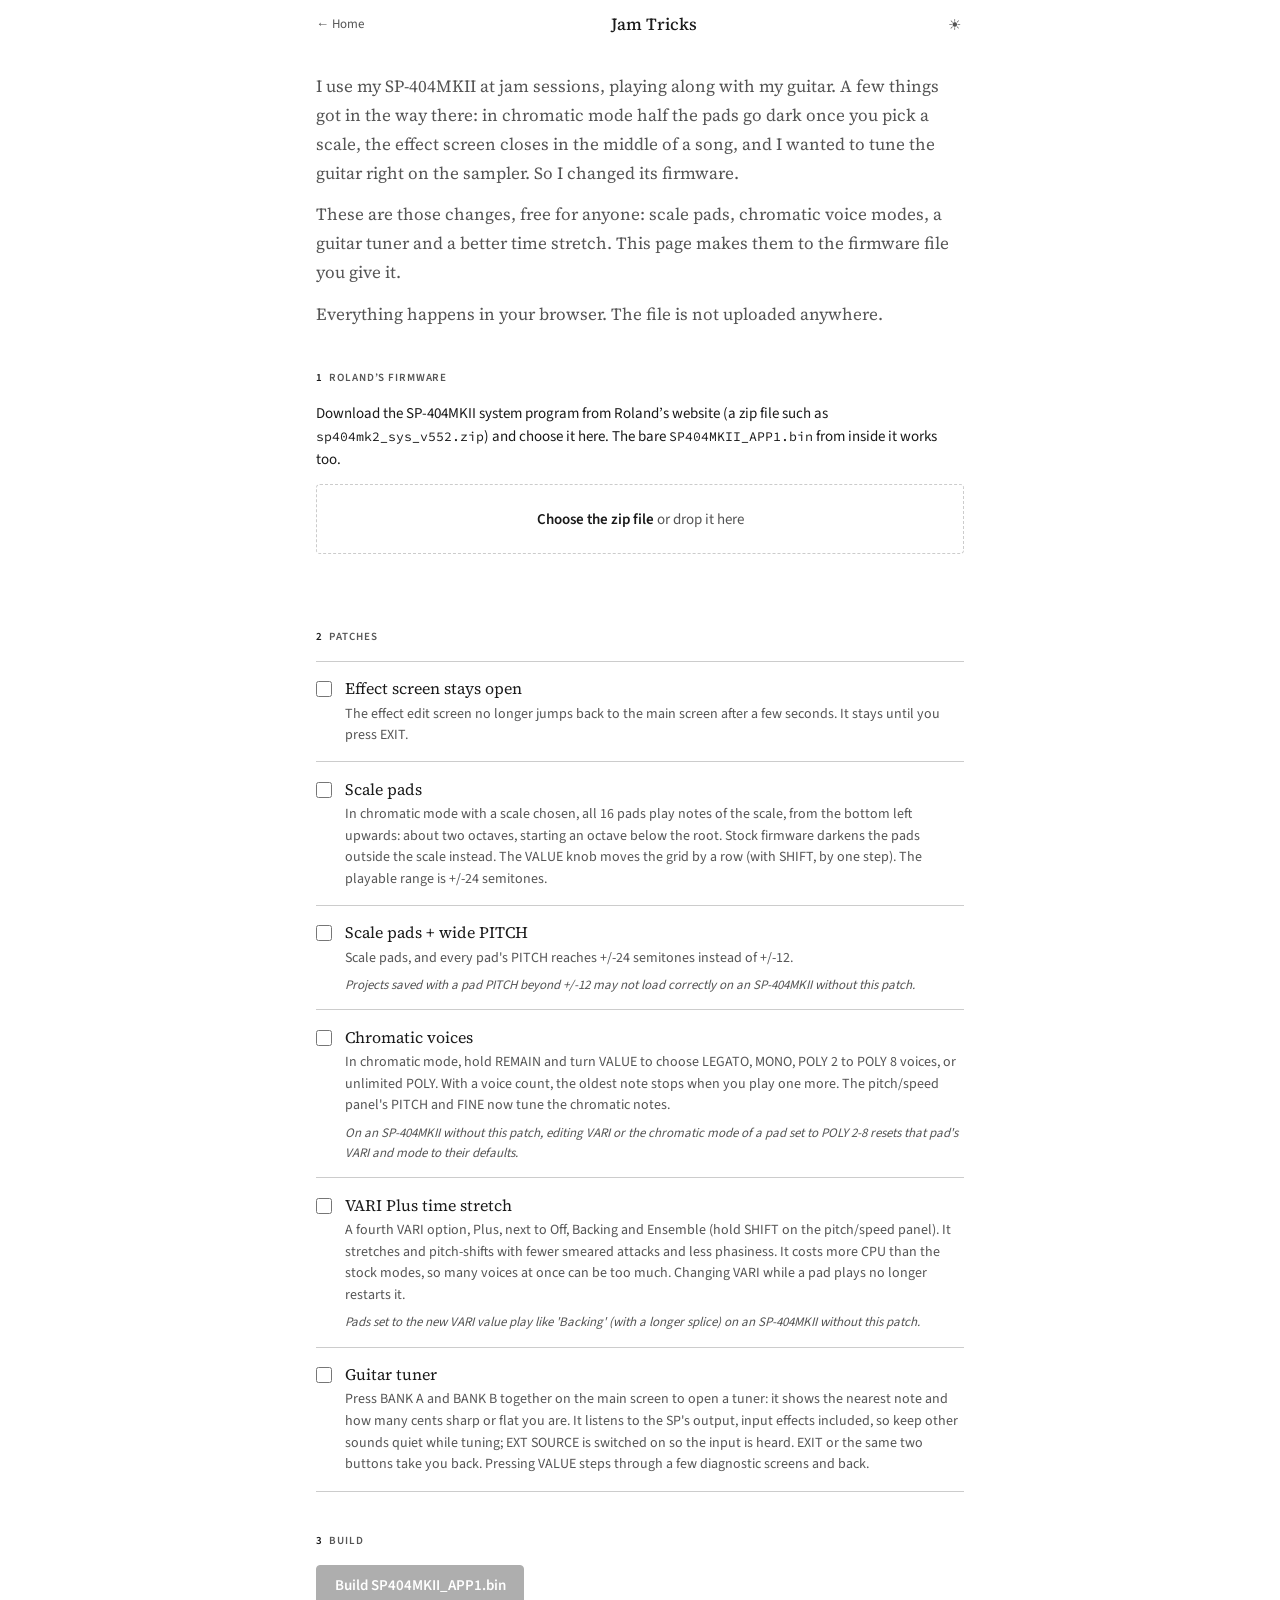
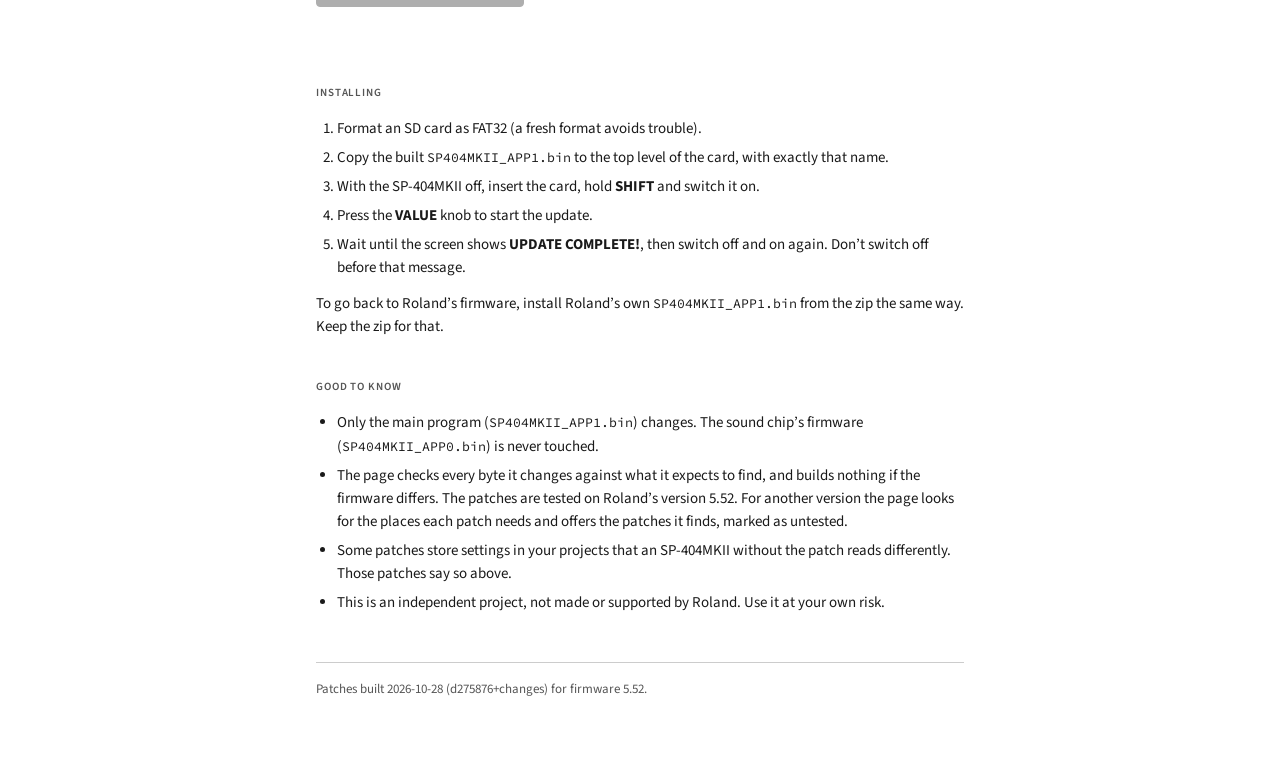
==== commit 0ce7ab74: "Use the pattern resolver in the page for unknown firmware - Move payload state out of MPU region 9 i" ====
--- a/web/standalone.html
+++ b/web/standalone.html
@@ -173,15 +173,16 @@
 footer { margin-top: 3rem; padding-top: 1rem; border-top: 1px solid var(--color-border-secondary); }
 
 </style>
-  <script id="patch-manifest" type="application/json">{"format":1,"built":"2026-10-28","source":"c095290","firmware":[{"version":"5.52","file":"SP404MKII_APP1.bin","size":2652672,"sha256":"4a3d67711e14dcc97d50249a4eee7dd6df0251a2f37757cbbe2556c233730d80"}],"payload":{"offset":2654208,"base64":"[base64]/sED+g6RA/oNkAP6DYAD+g5hA/oOMQP6DLenwR25NgrAERit4U7ltSyBGG2iYRwRGa3gruyBGArC96PCHofE/AwErI9kkKe7RZUtmStP4iB+RQgDwgYBkS0/w/zJwIRhoA2ibaJhHwPPBAwErAPCZgAIrAPCYgAEhIEb/95X/VuAA8FT6IEYCsL3o8IdXSyQgAZEbaJhHAZkAKMTQUkpAKU9L0vgAgBi/T/D/OdP4iB8Iv0/wAQlLSt/4PKGRQj/Q2PgAME/w/zJwIUBGm2iYR8DzwQMBK0zQAitS0Lnx/z8n0CD07HBP9OBzT/ACCUDwEAYeQz5LQEYyRnAhG2gfRk/w/zO4RzZL2vgAIElGw/iAbyBGEmjD+IQvMkrD+Igv//dC/zNLT/b/chtoGoABJH7nIPAYAE/wAAlA8AgG2efa+AAgEmjT+IQfUhqy9Xp/ttLT+IAPu+cnShJoEmjT+IQfUhqy9Xp/v/R1r9P4gA9557nx/z/c0CDwGAZP8AEJuOcQ9OB/wPOCExHRIPTscLnxAQ9A8BAGG9BAI0/wCAmn5wAhaOfA84IRwfEJAWPnw/EJA5lEufEBD93QIPTscLnxCQ9A8BAGlNDJ8QkDmwGP50/wCQmN5+Q//oOcAP6DAPD/g1ZSSENsAP6DaAD+g4AA/oM4AP6DEAH+gy3p8E9eT4WwBUYMRnt4FkZbuTt4c7lbSzJGIUYoRhtoAJMFsL3o8E8YRwDwgfk7eAAr8NBUSr8hVEvS+ACAT/D/Mh9oQEa4RwAo5NBP8P8ywSFARrhHBx7d201LTUrT+IgfkUJ/0Nj4ADBARjpGcCGbaJhHAPAYAxArzNEQ9OB/wPOCE8fQYkLD8QkDAZVP8AAKAvAPAgCTBPAPA9/4EIFYv1NCPEoSaFL4IyA7SxtoG2jRGjpLGmggI83pAkaRRh1GDkZP8AAMS0ZP8P80T/ABDuNGYUYaaFhoAGjysQEoHNHYagwoGdFS+AgAuEIV0SxIEFgO+gHyAuoKAgJDDdHabLJCKdAALFppKtui6wsAACgm21pGDPEBDJNGATFYMyAp2NEAm2NFF9wALBXbT/BYCx1LDCEL+wT7G2gL6wkAmEdb+AkwE7EWSptYG7kBI6NASuoDCgE9tNHd6QFUA55Z5wxG1+cRShJoEmjT+IQfUhqy9Xp/v/R2r9P4gA955+Q//oOgAP6DbAD+g3wA/oMA8P+DVlJIQ6gA/oNwAP6DwAD+g5xDAQDEAP6DEAH+g3RCAQCh8XMDAStwtQxGBUYWRgbZMkYhRihGvehwQADwVbgNSxt4ACv00AxLG2hzRfDYC0sbaHNF7NMDaAAr6dAISppYACrl2wdLGGgHSxtomEcGRN7nAL/kP/6DuAD+g7wA/oN0QgEAhAD+g4gA/oMt6Q9QAPCE+L3oD1Df+BDA3PgA8G/wFwAoYBggIGBwvaQA/oMAIChgAyAgYHC9ELUA8Gz5BEbwIIDzEYi/80+PML9gIIDzEYgA8GD5ABsCSQpoAkQKYBC9wP//g7C1BUYAaAAo3/gEwNz4APDMAP6D8LWBsARGQPbQEN/4CMDc+ADwAAAAAf6DLenwQUwe3/h8gAQ4ACHE68QFovEMBgjrBAdFRCTgACk6fLi/AfEDDE/qrAzM8QMMDuuMDq7rAw6e+/L8Avsc7r7xAA8C2pZEDPH/PAzrTAKuRAExBuuCAp74GMAQKWJEGkRA+AQvC9AFLAHwAw6MRtXZGPkBIAExEClA+AQv89G96PCB6D/+gxC1FUiUsBVMAGgkaBRJFUoVSwloEmgbaAloEmgbaM3pAEASTBJIJGgAaM3pAkAErCBG//eh/+5GDfFMDAOrXvgEK1P4BB9jRUL4BBv50aZF9NEUsBC9AL+sAP6DqAD+g3QA/oN4AP6DcAD+g7AA/oO0AP6DLenwT5tGA2gVRoWwBkaKRtP4wIDT6QNykEcALYFGGN0AIhv4AhAL6wIMFEYD4Bz4Ae+ORRTRI0YBNKxC99vN6QAqzekCOsm5MEa4R2lGMEbAR0lGMEY7RgWwvejwTxhHzekAKs3pAjoJsW/wf0EwRrhHaUYwRsBHIkbS52/wf0Hi5wC/PUsbaPC1HGjBsAAscdAbaB9oAC9t0Htos/kIQKTxEAXwLWbYs/kKYKbxCAOz9X5/X9gE+wDwMUsE+wHx7EZP6uB+g/sAUG1GzuugHoP7AQPJF8HroxEAIwPwAQAasXNFrL8AIAEgATMM+AELo0Lz0Y5FrL8AIwEjjELYvwAjI7HTBwLVASMN+AEwa0YiRgAhOEb/93P/ACIN6wQDBfgBK51C+9EWSwAhASVA8gEcGGgDHQD2rCAaaBJoYrFT+AQsMrHS+FwhAyoC0UocLfgCwA34AVAEMZhCAfEDAgPxWAMB0KJC59trRiJGcR44Rv/3Rf9BsPC9AL8YAf6D001iEMAA/oMOS0/w4CIwtBxoU2khaJBpA/EBDCVojUIG0CFokGkM+wEzMLwYGnBH0vgETWQB9tWUaYRC89kBMZBp8OcQAf6DOLVASwxGG2iYRwSxOL3/99f/PUs9StP4wB/T+MxflUJD0U/w4CTT+MQvZWlkJIIaBfsERKJC6dPT+MhPsvV6f8P4xA/D+MgfoesEAQXTMEuj+wIykgmx+/LxwfV6cSpLKUqx9Xp/0/jQP6i/T/R6cSHq4XHT6wEQSL8DMAProAPC+NA/0vjUT6FCJNsPIAArDEa4vxsYwvjYDxgRGksBIsP41E+96DhACOfD+MQPw/jIH8P42E/D+NRPw/jQT8P4zC/T+Mw/k0Kg0CJGIUYgRr3oOEDy5gAr0vjYL7i/DzMYETqxCEohRtL42D8BO8L42D/T5xQ8hEIhRri/AUYMRsznAL8UAf6DAPD/g1JURU3TTWIQBEvT+AQ9G7FbaQuxCEYYRwAgcEcA8P+DBUsIRtP4BD0bsZtpC7ERRhhHACBwRwC/APD/gwlLELXT+ARNRLHgaQAoAt0GSxtomEcjaAOxmEcCSwIiw/gMLRC9AL8A8P+DKAD+gwNL0/gEPROxW2gDsRhHcEcA8P+DsPkAMHC1BEaCsCuxTk1PStX4AB2RQhbQTUkAIkpLIEZKTQlow/gAXQGR3e0BesP4DC3D+Agtw/gELRfukDoCsL3ocEAYRwErE9DV+AhtTrEyaAIrAUYwRpJoXtACsL3ocEAQRzpLG2gBkwKwvehwQBhH1fgEPQAr9NA2S0H2bCAbaJhHBkYAKELQQfZoIgMfACUCREP4BF+TQvvRLkswRhtomEcoSy1Kw/gkXQP2KFND+AhcEGgqTSpJGhhSWUP4BCuLQvnRIEshRidKJ0jD+PQtJ0rD+PANw/gALiVIJkrD+PgNw/gILiRIJUrD+AQOw/hELiNIJErD+DwOMEYyYMP4CG3T+DA9ArC96HBAGEcPSyBGxfgEbaXnkEczaARGMEZbaJhHGUsAIk/2/XEbaMX4CC0biJuyi0IB0MX4BC0gRgKwcL0AvwDw/4NFR0FQGAD+gwgA/oMQAP6DFAD+g9gCAHyA/v+D0Q7+g+EO/oP5C/6DgQ7+gwkK/oPxCf6DVQr+gyUK/oMo/f+DNAD+gwtL0/gEPRC1DEYjsRtpE7EIRphHULkiLAHQACAQvQRL0/gIPROxA0sbaJhHASAQvQDw/4MgAP6DC0sMStP4AB2RQgrRw/gEDYKw0/gIPSuxB0sbaAGTArAYR3BHBUtdIBtoAZMCsBhHAPD/g0VHQVAkAP6DHAD+gwVL0/gIPSuxBEuCsBtoAZMCsBhHcEcAvwDw/4MgAP6DA0vT+AwtErkBIsP4DC1wRwDw/4MGSwdK0/gAHZFCBdHT+AgNGLHT+AQNcEcAIHBHAPD/g0VHQVABSxtoGEcAvywA/oMBSxtoGEcAv0QA/oMBSxtoGEcAv0gA/oMAtYWwAJEFSc3pASMGmgtoaUYDkphHBbBd+AT7TAD+gwC1hbAAkQVJzekBIwaaC2hpRgOSmEcFsF34BPtQAP6DLenwT4tCibCbRhKeAJBc3aPrAQ4BIwKTlkJQ3QEjousGCAOTDusIB5RGCEbf+KigE0bN+ATgLeC460cPT+pHBTTcAppHRIwYAZqVQi/dHUagQh3QrEUb0IFCCkaovwJGiEK4vwhGY0UZRgSSqL9hRmNFBpC4v2NGBZEAmASpB5Pa+AAwmEe58QAPFdGsRiBGK0YhRllFCL+zQgy/T/ABCU/wAAnI0R1GDEbV5wxGAZoXRAOanRjL5wmwvejwj0/w/zOm6wIIA5Os56HrAw5P8P8zApOg5wC/TAD+gw1LACEwtR1ohbAERqhHACAAIQpLzekAAX8gPyEbaM3pAgFpRiBGmEdv8H9BIEYrRgWwvegwQBhHRAD+g0wA/oNwtQxLRGvT+ARdjLHT+AwtIrHT+AwtATrD+AwtIEb/98//LbGraBuxIEa96HBAGEdwvQC/APD/gxBL0/gEPRC1BEaCsBux22gLsQhGmEcLS9P4DD17sWBraLEJSxtomEcgRv/3zf8HS2BrG2gBkwKwvegQQBhHArAQvQC/APD/gzwA/oNAAP6DAkvT+Aw9A7lwR7XnAPD/g3C1DEtEa9P4BF2MsdP4DC0isdP4DC0BOsP4DC0gRv/3g/8tsatoG7EgRr3ocEAYR3C9AL8A8P+DELQDTCRopEZd+ARLYEcAv1QA/oMQtANMJGikRl34BEtgRwC/WAD+gxC0A0wkaKRGXfgES2BHAL9cAP6DFUsWSvC1HGiUQgPQvejwQP/3TLtcaIRGEU4E8SAF3PgAcKZG3PggMAE0OrLO8woOpUIM8UAMAusnQgLrI0IC+oPzQ/OPAyb4HjDo0QJLXWC96PBA//cquwDA/4NDVElQAMH/gxC1yLEUSRVLCmiaQhPQACQTSxRKTGAj+AJLk0L70RJLT/QrUBtomEcLSwAhC0qYYNlgHGEaYBC9B0sIShlokUL50RhgmmgasZhoCEsbaJhHAUsAIppgEL0AwP+DQ1RJUADB/4MA0f+DCAD+gwwA/oO5S7pKGWiRQgHQACBwR5poACr60C3p8EeGRphoXGiGsAFGs02k9ctiwvMKAwEyNfgTMJRCG7IH7pA6+O7neuHsAXrx0QD1gFQDRt/tqmrz7AF6nELn7qdq+dEA9YtTAPXLUZ/tpHrz7AF6mUKn7qd6+dGdS7HuAGrT7QN6g+0Demfuhnr07sd68e4Q+gjV3+2aerTu53rx7hD6Ad0CIhphkUsaaQAqQPASgd/tlHr07udq8e4Q+gDx8ID27gBqCkYDRh1G0+0Beggzle0AeplCd+6Hemfupnri7AF68dEA9QBaQvJgFULyEGj37gBaCvXCY5/tgGqf7YJaBUSARE/wBAxP8P83ASZC8hBpw+0AWp/[base64]/2Zq8FLn/3Y6+37gB6VOcBNgzxBAwn57TuxXrx7hD6P/VVr1TnGmkBOhphASDh59/tBmrP57f1lX9/93Ov9ecAwP+DQ1RJUADB/4MAAAAAAABISAAAyEiamRk+zcxMPgCAu0ZwtYSwT/AADARGE04Bra5GpvsBMghGDPEBDNIICSgC64IDoetDAxFGA/EwAw74ATsC2bzxCw/r0QXrDANiHhP4AR2rQgL4AR/50QAjBOsMAAT4DDAEsHC9zczMzC3p8EeMsBxGE3gHRg3xEAmIRk1GK7EF+AE7EvgBPwAr+dEBqk/wAA4aSRZGhfgA4KH7BDojRnBGDvEBDk/q2goJKwrrigyk60wMVEYM8TAMBvgBywPZvvELD+nRCiAC6w4DaR4T+AFNk0IB+AFP+dEgIwIwFJkF+A4wKET/95L/S0ZCRgAhOEb/9379DLC96PCHAL/NzMzMLenwTwxGkbAAIQZG//dU/K5Jr0sAItH4AJAfaBFGSEa4R4BGACIBIUhGuEe48QkPAPILgg8olL8AJwEnAC9A8ASCAOsIGKNLQEYbaJhHBUYALD3QATwAKADwEYLE68QEYwAZKwDz3IEIqk/wAQuaTA3xNQpP8CAJApKaAJhGDfEjDAPxAQ4C8A8CjfgicKJcjfghIMPzgwKiXI34ICAM+AGcYUZV+CMAHCMg+gPyBDsC8A8ColwB+AErGh310Yz4CHAM8QkM1EUA8K2Bc0bm56wjgkkD+wiZCKsaRgKTUyMQRgL4ATsR+AE/ACv40XxPT+ooEQjwDwzf+AiyeVwFrwzxAQwRcL5GLSFRcKv7DCphRgEzT+raCgkpCuuKAqzrQgLURgLxMAIO+AErAdkLK+zR+hiBHBL4Ac26QgH4Ac/50QMzACJP8CAKwlQYRFJGZEsA+AErE/gBLwAq+dGSRkFGAnD/99L+AptRRgEiMEb/9778XEsBIn8hMEb/98z8AC0A8G6BqmgKIdn41DAwRgCSVkr/9+j+KmrZ+PwwEyEwRgCSUkr/99/+KmnZ+NgwHCEAkjBGT0r/99b+aW1OSkgjAp2sRgX4ATsS+AE/ACv40b5GCEbf+CyxK3DN+AyAq/sAKIFGmkYBM0/q2Ai58QkPCOuIAqDrQgJARgLxMAIO+AErQPIqgQsr6dHd+AyAT/AKCvoYEvgBDbpCDPgBD/nRNkiqRN/43OCg+wEgNEqi+wESICGACulSEgs9RgAhrvsCOZRGATFP6tkJvPEJDwnriQOi60MDSkYD8TADBfgBOwHZCynr0XsYCvEBAhP4AV2fQgL4AV/50YscIUouJQAhCvgDUFNEovsAxRlx7Qii+wXC0ggC64ICpetCAgXrhQUwMqDrRQBacADxMAIwRppwcyLacCUiApv/9xn8EksSSBtoA/UwYibgAL+EAP6DiAD+g5gA/oMcQf6DzED+gzBB/oPUQP6D2ED+g/RA/oP4QP6D/ED+gwBB/oOJiIiI8Rl2Bc3MzMzAAP6DdEIBAFgzk0IA8KyAHWgALfjQWWgJaAEp9NEpWIhF8dFVSVYiApucRgP4ASsR+AEvACr40VFJvkYacGhc3/hkkcCyqfsAGoBGATJP6toKuPEJDwrrigGg60EBUEYB8TABDvgBGwHZCyrr0bkYEfgBDY9CDPgBD/nRACGZVBNEQEkgIhhGA/gBKxH4AS8AKvjRGnC8RjtK3/gMgalcybKo+wEuiUYBNE/q3g658QkPDuuOAqHrQgJxRgLxMAIM+AErAdkLLOvROhkS+AEdukIA+AEf+dEAIhgZGlUgJCpLAPgBSxP4AU8ALPnRBHDV+NwQ//eG/QKbLiIhRjBG//dy+yJLI0kwRutYaVgiSgCRNyH/96T9EbC96PCPAptaRgAhMEb/91/7u/E3D/PQuPEYDwvxCQsI8QIDf/QZrurnFksBIgAhMEYRsL3o8E//90q73fgMgNjmEUsTIilGMEb/90H71+cOSy4iACEwRv/3OvvQ5wpL5OcAvxBB/oNgQgEABEH+g2FCAQAIQf6DtEMBAMBDAQAMQf6DwED+g+BA/oMYQf6DzczMzAAAAAD97sB7ALUX7pDKu7u47ud7vPEADzDuRwu37sALVdvJat/tUmqMRFJJofsM4UkLAeuBAazrwSFC8v98YUUYv0scAOuBAQIqAOuDANHtKHoBm5DtKHr47ud6uO7HejfuZ3rn7gB6Z+6mesPtAHpb0N/tQXoCm8PtAHpd+AT7y2oCKp/tOnqcRDpLo/sME0/qUzMD64MDrOvDLAGbAOuMANDtKHr47ud6Z+6HesPtAHre0QD1IEACm9DtQHr47ud6Z+6HesPtAHpd+AT7vPH/P0HRy2onSd/tJ3qh+wPBn+0jakkLAeuBAaPrwSMA64MD0+0oagP1IUP47uZqk+0Aerjux3rg7iZ6Z+6GegGbAirD7QB63+0YeqzR4O4Het/tE2pn7qZ6pecB9SBBAPUgQAKb0e1AepDtQHr47ud6uO7HejfuZ3rn7gB6Z+6mesPtAHpd+AT7n+0Het/tBGrw7kd64O4HemfupnrP5wC/AAAAOc3MzMwAAAAALenwT5GwBEaURgOTGpvd+HiwBzMEkQDxhINP6uMIG5sAK8Dyd4PbEAGTuksAIgySk+gHAA2rg+gHAAAjACLN6QojAZuYRUDzc4EKqwvxBAoCkwOaC/WAYwAqH0aA8qGDACFQQqvxAgMKRgHgiEJd0AExI/gCL7H1AH/30QAgACEAJQJGC0Zb+CVgxvvGI1r4JWACNcb7xgG19YB/89EWGN/tnWq47gAqn+2cekPrAQMG7hBqDa0FlAfukDq47kZq8O5CShqb+O7neixGsO5CGt34CJACk6fupmom7gdqtOwBSrTuwUrx7hD6ENnZ+AAwGpmj8QgCCDORQri/EUYbmpNCiEaovxNGi0IBkzzaEKsJ8QQJnELi0RybApjD7QBKHZuD7QAqEbC96PCPA5t8SFoYBJvbahNEoPsDAlILAuuCAqPrwiJv8ABDC/L+NgtEC+tDAwjgATIj+AJfsvUgXwi/ACKzQonQBOuCALzxAg/Q+KAQT+phNe3RAPUgQND4AAEBRI0T5uej6wEOA5tYGA71AHVA8RODACIL8v4zRkIRRgLglkIA8MKCATIj+AIflUL30Qvy/nFdRjtGAetOAb5GM/gCL5lCo/giJPnRACAAIQJGC0bV+ABkCDXG+8Yj1fj8Y69CxvvGAfTRFRjf7Uoqn+1KOk/wAAZD6wED3+1JOt/tSRoH7hBa3+1ICgXuEDrN6QZJ3fgEkM3pCMeWsb75/jMV7hAaPvkCLAP7A/MC+xIyF+4QOtMYQevicgfuEDoF7hAq8wdP8AAAT/AAAU/wAANMvw7yIkd3RgRGDUYH8QQMAZZX+CNgW/gjIML7xkVc+CNgWvgjIAIzs/WAf8L7xgHv0fjuxWoBnvjuR3q07uNq5u6ievHuEPpn7oN6QPHrgfTu43rx7hD6APEpgrTu4Wrx7hD6QPIpgiMYZ+6GevHu53oG7pA6ResBAwXukDr47mZq+O7lWuXuompm7oNqxu6nWvTu5Frx7hD6Bd2w7kQqzfgIgPDuZUoI8QEIATYO8QIOyEWJ3d3pBknd6QjH/OYwQP6DAACATwAAgDDNzMzMX3AJNcy8jCsAAAAAAZuj6wgDA/WAerr16H8A85aBA5ur8QIHC/UAds34CKAAKxhGuL/YHQSbwBDZas9LoPGAAsAAT+rCDgDyAUmu8QcFDvEBDgAtrL9IGQgco/sAU1sLA+uDA83pBSig68MjuEau8QgCACUI4AEzVUSz9SBfCL8AIwEyckUS0AAqBOuDAPjb0PigcLzxAg9P6mc669EA9SBA0PgAAQdET+qnOuPnAvEIDu0QzkUo+AJf2NHd+AigC/X/daxLqUbd6QUoQkTN+BSAT+rCDlJErvEHANcADvEBDgAorL8KGAocATej+wITuEZbCwPrgwOi68MjrvEIAgAgCOABM1BEs/UgXwi/ACMBMnJFEtAAKgTrgwH429H4oHC88QIPT+pnOuvRAfUgQdH4ABEPRE/qpzrj5wLxCA7AEMZFKfgCD9jR3fgIoLZG3fgUgDNGBetKCl1GM/gCL1NFo/ieI/nRACIAIwAnC/EEChBGGUahRlv4J0DE+8QBWvgnQAI3xPvEI4Av9NGHGN/temqf7Xp6T/AAAkHrAwMG7hB6TEYQRgfukDq47kZqACP47ud6GUan7qZqJu4HatX4AHIINcf7xwHV+PxxtULH+8cj9NEQ6wIJQ+sBAwXuEDoBm0NFwPJHgbjuADoAJQqrAe6Qmt/tYTouRvDuQ2qf7V9K3+1fSt/tXyqf7V8q3fgEkAKTzekFTJaxvvn+MRXuEBoD+wPyPvkCPAP7EyMR7pAqmhhB6+NzAe6QKgXuEDryB0/wAABP8AABT/AAA0y/DvKeN3dGBEYNRgfxBAwBllv4IyBX+CNgwvvGRVr4IyBc+CNgAjOAK8L7xgHw0bjuxXoBnvjuYXq07uRq5+4jevHuEPpn7oR6ZdX07uR68e4Q+gDxnoC07uJq8e4Q+l/ZIxhn7oZ68e7negfuEDpF6wEDBe6QOrjuR3r47uVape6jeifuBHrH7idaT+rIBQ2pApoAI0/w/zTx7AF69O7mevHuEPoH3RBoRxsoGhAvAtwQKNi/HEYBMwQyAyvs0QAsPdsQqwPrhARU7QN69O7levHuEPoF1UTtA1qd7Q06RPgYXAjxAQgBNg7xAg7BRb/2a6/d6QVM8eQI8dADT/ToegGTY+b07uF68e4Q+j/2G67w7mBaLOb07uJ68e4Q+p/Y8O5CWrHnzczMzAAAgE8AAIAwX3CJNMy8jCsAAAAAne0OehCq3e0PerTuw3rx7hD6TL8BIwAjAuuDAhLtA3r07sd68e4Q+lS/8O5HegIj9O7nWvHuEPq03RCqAuuDA0PtA1qd7Q06Q/gYXKrn9+4AWu7l9+4AWnjnX+0YWujlG5vD8QcD2xBbQgGTg+Qam1tC2xDD8QAId+QEm4EYKUiVQttqGUSg+wEDT+pTMwPrgwOh68Mjf/czrQLy/xbN6QboC+tGBt34FIAJ4AEzATIm+ALvs/UgXwi/ACOVQhDdCOuDALzxAg/Q+KAQT+phPuzRAPUgQND4AAEBRE/[base64]/w/zMCYkNja0vCYcNjAPFYA4JhAmTA6QSrwOkCq8DpAKtD+AQri0L70QAiBplfS0Agk0YNkstkASGf7VpLDptbTVttA/UgUxsbpfsDVGQLBOuEBKPrxCMD6wIKgkXA8keBBpzcRt/tVVrnatT4UJDU7RB6PUbf7VI6SEbf7VEqn+1RKp/tUToOm834MKAPkhCWBeuMFkZKT+qMGQzxAQui+wZy4kaw7md63+1KalILjEZP6osbB5EC64ICpuvCIk5GFuAH7pB6+O7nemfupXoBMrL1IF8IvwAiAC4G8QEGA9037sd65+4Hal5FsO5nehLQA+uCDrjxAg/e+KBw4dEO9SBO3vgAEXkYB+6QGvju53pn7qN62+cK8B8CZu6iageZBOuCAsLtFmqq8RgCIuriclJFgPILg5/tJnoC8B8GATIE64YGlu0WarTuR2rx7hD6Nv4HepJF8NGf7R1qtO7GevHuEPpA8/KC9O7CavHuEPoH3TfuB3r07sdq8e4Q+gDz64Kg8QgJKerpeYFFgPKggBpGb/AASwNGC5HN6QlcHuAAvwAAAAAAAAAAVFNYMc3MzMzK8klxYHn+/wAAgDEAAAAxAACAPL03hjUGSyI+lb/WMwAAAAAJ8QEJmUVz0AnwBwwE64wM3Pj4EFlF89Gc7U563PjYELXuwHoAKbi/PzHx7hD6T+qhEQDxa4Lc+BhxOB1QRYDyE4V5GgfxBQ6OAbkdtvXhX83pB5ND2qfxAgl4HB/[base64]/9tquBpvd+DCgw/g4wMPtEHrd6Q8mDpm37gB7MJgLakPsGDu77smLAfWgM5PtQdq07keLhku37sirU0S37s2a8e4Q+iPq43MYvwEkE5MGvwAkASMAIwAoCpME8QIDQPM6h7Ie3+17qt/te7qbRgiSACKf7Xm6iUaf7XnK3+19yg2dB5ISlBHgm2oAK0Dzv4ABOwaak2IAKwDwuYAAJQebMJoBM5pCB5MA8OeD/e7EexfukDpbRFNFgPJJhAAtAPAgggabk+0CW/3uxXsX7pA6W0RTRYDyS4QVqwacCp6w7kQLAZMUq/fuADpCRiFGSEYAkzNG//c5+ZTtBjrw7mNqlO0IenPuwzoXq2PuA3ohRjfuB3oBkxarsO5FC+Puo3pIRifuI3oAkzNG4+4HevTu6nrx7hD6d/6qevHu53rG7qcq//[base64]/0VK8Gm/fuAGqT7QZqtO7mavHuEPrA8mOGBpoAI4L4RDCTapLtAksAK4LtAEs/90GvNO5He7fuxwu17sAK8e4Q+ky/8e5A2vDuQNr07sza8e4Q+j/1NK8Gm/3uxHvT+FhRG20X7pBqq0JA832BBpkb4AHY//9fcIkwAP7/xgD+/0YAAPBCAACAQ703hjUAABZFAAAARAAA8EMAAAAAATWdQsH4WFEA8F+BBfAHAjYyUfgiALBC8turQti/T/AAUCruLOqg6wYO9O7s2v3uznrx7hD6F+6QKgLyPxEMRgLYcUX/9u2uAC0D3Qc7q0JA8wCCT/BgQbFC1L9P8AAMT/ABDHRFAtuxQkDzLIMAIwmTBps67k16k+0JamfuAHow7kZqte7AavHuEPr17sB6SL+x7kZq8e4Q+gDxGYFf7Sp69O7n2vHuEPoA80CBCZsAK0DwI4G17sB68e4Q+gDxaIMC9aBzrusDAwfukDr47udqxu6Kel/tPGr07uZ68e4Q+kDxGIFv8ABDmUIQ0LzxAA8N0IkbBu6QGvju5mrG7opa9O5nWvHuEPpIv/DuZXpf7UpqtO7mevHuEPou3V/tTGp27u1qxu6HWl/tTmr07mda8e4Q+rTu5mpIv/DuZXrx7hD6CdV27sZqhu6HavTuRnrx7hD6dv4neh/tWWo27m1qxu4HavXuwGrx7hD6Bd307mZ68e4Q+nb+p3q37gB69O7HevHuEPoA806FACOP4cgcUEW/9natzh4B8QQOH+1peibq5na2RQzbTx0wRgDwHwUBMATrhQW4QtXtFmo37iZ69NGu6wYG1kXM+BgRBvEBBgbukGr47uZqh+4maoztTmq/9k+tD0Zt5d3pB5O19eFf//ZHrQdGteX07sJq8e4Q+n/3Fa3ia6rrAgKSAbL1Fm9/9w2tAPAHAqdOATAE64ICwvg4YW/wAEbC+NiQwvgYocL4+GAgZcT4PKD45Hfux3r07ut68e4Q+n/1ca6bS3Pm3e0VerbuAHr17sB68e4Q+ibbd+6HevTuy3rx7hD6APPBgf3u53oX7pA6G7IRmgeZIvgRMGDmFauw7kQLQkYGmQGTFKtIRgCTCpv+9yj/3e0UejTmgAHd6QeTzPj4AOjkd+7HevTu63rx7hD62dV+S9znR/b/czfmT/AAUKjm3+17evTu59rx7hD6QPHPgAmbACs/9Oeu3+12evTuZ9rx7hD6At288QAPJdDf7XJ69O7n2vHuEPoe3LXuwHrx7hD6APGfhG/wAEOZQgDwXIK88QAPAPBYgt/taHri5rFCAPOwgAmbO7nf7WV6tO5navHuEPoA8SiCqusGA/HuQHpAOKPrCwP97ud6hBuz9cBfqL9P9MBTC5MX7pA6B+6QSvju5+r07s7q8e4Q+gDxNoHf7VRqA/VIcAAro/VIdwyQQPOkgLL1gG8RRt/4PMG4v0/0gGELmgHxEAAD68MBA+tBAaz7AcGi6wAMDJrJCJRFqL+URmFFqL9hRk/qYwy8RQhEuL+8RrzxIA+4v0/wIAyMRai/jEZwRcDyCIEfLADzp4H47uZ6Z+6Kev3u53oX7pA64BqBQqi/AUZhRay/ACMBIxbukCofKkndACtH0TObQkZIRgSTF6sDkxarzekAwQKTM0YGmf73F//d7RZ6ne0XegNG9O5HevHuEPpIv7DuZ3qh4GseBplv8ABMA/AHAwHrgwPT+PgQYUU/9PWt0/jYMAP1lmOZQri/GUbs5d/tEXr07ufa8e4Q+kDzVIGxQn/3Wq8JmwArf/RWr9/tCHr07ufa8e4Q+j/3Tq8D5iAjBpqTYrXkAL8AAIC/AYD//wAAFkUAAPBDAADwQgAAgEMAAABE4AEAAM3MzMwTmt/4LMOwGjpGDJyg6wsACDiw9YBfqL9P9IBQwPWAYIdCuL8CRm/wEgAD+wDwW0KM+wDOwBdv8B8MoOuuAJBCuL8QRmRFqL9kRgAruL8BM6ZGWxBbQqNCqL8jRoNCuL8DRpxGgxmLQm/wAEPA8t+AmUIA8GeBACMW7pAaHylA82GBACtA8F6BM5tCRgaZBJMXqwOTFqvN6QAMApNIRjNG/vd0/p3tFnrd7Rd6A0a07ud68e4Q+li/sO5net/tnXr07ufa8e4Q+kDxYoEJmgAqQPAeg3fu7Xrf7Y1q3+2NWmfupnqH7qVqtO7mavHuEPpA82qDtO7mevHuEPpA8Q2DBpuT7QBLk/hEUIPtCQob5M7uinr97udqxuZH9v9zQOYAIwjnBpsAIRKcGmsNlQ2bACtp0bDuRFv97sV7CvH/Og6fdU4X7pA6GxsQO5NCuL8TRlNFqL9TRrjxAg+j6wIEBprQatf4iCAA6wMFIkTH+IggpvsFYk/qUjIC64ICpevCIk/q0ha6Z75lCtEH9SBFxfjYINX46CDF+LhgIkTF+OggBpoTYxNGDZqD+Eggybn97sR7WEoX7pA6A0Si+wMSUgsC64ICo+vCIw6a2woC64MDG2wxmgeYE2AZsL3sDou96PCPT/D/M/TnBptba1sbGL8BIwmTzuQGmwEhDZUaaw2bEpwAK5XQBpuT7QJbCOB5GjhGjQF85QabASESnBprDZW07sRb8e4Q+oXUgueZQgDwiICIG4RFrL8AIwEjG+cGm9P4OLCT7QBLC/EBAZP4RDCIAQ2T//fauQmbACs/9Lys5OUD9fBzo0L/9lSu3+0remruJ3r07ufq8e4Q+v/2Sq4H7pBKBpoBI9/tJWq47ud7gvhEMCNLN+4Ee8LtBmrTYYLtAnsGmgAjASXC7Qhqk2L/90m7se5HepTk3+0devTu59rx7hD6f/XQrbXuwHrx7hD6APFgggL1oHOu6wMOB+6Q6vju52rG7op63+0OavTu5nrx7hD6P/WcrN/tC3q07ud68e4Q+gDzJoL/I2HmMzNzPwAAtETNzMzMAADAQgAAAACrqio8AACAQ703hjVnZmZmAAAWRQAA8EMAAIAxAAAAMV/tBXr07mfa8e4Q+n/3P64W7pA6Hyt/9zquM5tIRgaZBJMXqwOTFqvN6QAuApNCRjNG/vcJ/Z3tFnrd7Rd6A0b07sd68e4Q+jf+J3r37gB6tO7nevHuEPpA86WBX+0bevTuzurx7hD6DtXO7op6/e7nehfukCogKri/ICIH7pAq+O7neiruJ+oH7hA63e0Larjux3r47uZqN+4OerTu5nrx7hD6FN0LmtIaB+4QKrjux3rH7gp6/e7nehfukCogKri/ICIH7pAq+O7neiruJ+r37gBaBpy97s56BusDDDBGD5aF7qdqB+6QOo3tCXoBIwma5kaE+EQwACMBKl/tQmq47udbH+1Deri/ASLTTyZGo2EJkgAilO0ASxFGDZI17gRbzekLIoTtB2qE7QJbMOC+8QAPgPLPgPNquPECDwNEp/sDVE/qVDQE64QEo+vEIwnrgwPT+KBARdAH7pBK+O7nemfupnqw7mdqDJwNnb7u6GoW7hA6A/sD8xwZRevjc83pDEMBMQmbATAO8QEOi0JB0AAozNq+8QAP89vzarjxAg9zRKf7A1RP6lQ0BOuEBKPrxCMJ64MD0/igQB/[base64]/qXD4QlE/qVjwO644FoOvFLgzrjACj68AsK+AA+wP0D50QngD7APBlGQP7A/MO8QEODPEBDEbr5HQNngExD5UQlAycBBlG6+BwmhgMlA2QC5hA6+NzvvUgXwuTCL9P8AAOCZu89SBfCL9P8AAMi0I/9FevCeuOBbjxAg8J64wE1figcNT4oGBP6mcwT+pmM8TRBfUgRQT1IETV+AAB1PgAMThEM0SAE5sTt+e17sB68e4Q+hrV3+0veiruJ+pS5vXuwGrx7hD6f/XOrd/tK2rK5bXuwHrx7hD6NtT37gB6tO7nevHuEPo/9zuu9+4Aap/tI2rf7SN6Nu7HeufuBnr97ud6+O7neiruJ+or5v3u53oX7pA6ATs95N/tGnr/93G69+4Aap/lm2oAK3/37agBOwaak2L/9+i4se5Hev/3XbsAIxlGB5PS5AabXWOT+ERQk+0AS//[base64]/veQ/gawvejwgQVLG2jj5+QA/oPcAP6D1AD+g+AA/oPoAP6D8LUeTA9Gh7AWRiFoHUYERo9CMNAaSxton0IR0CBGAPAl/RhJK0YyRgloIEYFkTlG3e0FehfukMoHsL3o8EBgRxFLGmjjaQMr6NGy+oLzWwkAKuPQBPWgMdH4ABEAKd3QIEYBJAOSOkYBlQCWApT+90f+B7DwvQVLGmjj5+QA/oPcAP6D2AD+g+AA/oPoAP6DACkwtQRGhbAD2i0jSUIE+AE7AahP8AAMEk2GRoX7ASPKFwzxAQzC66MCAuuCA6HrQwMRRjAzDvgBOxKxvPELD+zRAOsMA2IeE/gBHYNCAvgBH/nRACME6wwABPgMMAWwML0Av2dmZmYAIP33w7wAvxZLF0rT+IgekUIQtQTQACHD+Iguw/iMHhBL0/iMLgQqAtkAIsP4jC4MSwAib/ABAQxIDUzD+KAuAGjD+LAuJGjD+LgeJSGgRxi5CEsBIRtomEcBIL3oEED995S8APD/g0VOVVSQAP6DlAD+g/wA/oMxKAHQACBwRzi1D0xv8AEFDkoAIdT4jA4NSwEwovsALAxKLPADDg7rnAyg6wwAxPiMDsT4uF4D+AEbk0L70f331foBIDi9AL8A8P+DzczMzJD+/4Og/v+DxUrS+Iw+ASst6fBPBkYt7QKLibAA8N6A0viMPgErCdnS+IweAjkJsL3sAou96PBP/fd8vrlJZCPR7SGK0vi0XgP7BfMI7hA6uO7IijjuyIq17sCK8e4Q+gDxGYH27gB6n+2verTuR4p47id68e4Q+v3u53o3/giKF+6QSgAhMEb997D6p0sBIgAhMEb998b7pUt/ITBGASL999T7nksHITBG0/igPgArAPASgfXuwIrx7hD6APEMgf33lPqbS+8X3/iMwoP7BSNAIQ4iMEbH62MHDfEICAfrRwOl64MFXPglMP33pfsAITBG/fd7+jlGQEb/9+n+Q0YcIlAhMEb99437oxwEK0Dy/YAALEDz+IArIw3xCQCN+AgwIUZv8DEF//fS/mMhQ0YcIgGAACEwRn9M/fdz+zQifk9P8DgIeyMEITBGAJL993P6h/sEMeMXT/A2DDIiw+shEzBGQDMALQDwrIAKNRlGzfgAwATyTiT99176PC3o0d/tb3oxJZ/taHo0JyjuJ4owRisiAJXI7gd6/e7nehfukEoE8UAIBPFBAwTxPwH99yP6Q0YqRgTxPQEwRgCX/fc7+kNGKkYE8UMBMEYAl/33M/oJsL3sAou96PCPDfEICAAh/fcD+ldKUiNARgD4ATsS+AE/ACv50VNLG2gbeAArW9ABIf/3ZP5DRgEiACEwRgAl3/hIkTYn/fcE+wLgATUQLSLQBfABA2kQFfgJoAoiw+vDAzBGX/qK+gCXA+sBEwPxAQucHVlGI0b99+X5uvEAD+TQATUjRsrxNgJZRjBGAJf998n5EC3c0QclACQhRkBGATT/9yz+KUZDRjgiMEb999r6CCwF8RAF8NEJsL3sAou96PCP9u4Aep/tLHq07keKeO5nevHuEPr97ud6SL+w7keKF+6QSuTmJUsbaBl4ybKf5xlGMCLN+ACABPJOJAol/fex+Tzn/feI+R1LDiIwRkAh/feo+jBGACH99375NCJ7IwQhMEYAkv33nfkJsL3sAou96PCPQEYK5yYiViMqITBGAJIKIv33fvn55gC/APD/gwD+/4MAAEhCTEH+g1RB/oOrqqoqevT//x+F61EAAGxCPEH+gwgB/oMAAEjCDAH+g1xB/oM8QP6DkP7/g/C1z0yRsNT4jD4BK2DQ1PiMPgErAPKlgGhG/ffb+gIoAPC1gCC51PigPgArQPB2gcNL0/igLgAqAPB7gcFK0u0hevXuwHrx7hD6APFygQP2tGOS7SF63+28atPtAHr47ud6p+7mevbuAHq17sB68e4Q+nvU3+3EanfuJ3q07uZ6/e7nevHuEPoX7pA6APNUgd/tvHon7id6x+4mev3u53oX7pAqQDISApKypUmAM9H4tB7bskLqAUITQ6FK0vi4HplCA9DC+Lg+/fe4+BGw8L2t8QQOD6wAInNGQ/gEL5xC+9GaSwAgHmhW+AQ7APAHAhCtATAZFAXrwgUAKRuyVfhAfLi/SUIAK4myuL9bQrlCm7I4vzlGRfhAHFX4PByLQji/C0aw9YBvRfg8PNzRiEhP8CwMXvgEP7P6g/EaRiOxwfEgAQz7AfEKEQF41bLLsopCA/H/M7i/3bJ0RQD4AVvo0RGwvejwQP33aLjf7Xlqd+5nerTu5nr97ud68e4Q+hfukDpA8S6BT/SgYo3n/fdx+ACbt+4Aap/tbyrD8xYCn+1uSt/tbkrD88dTQvB+Up/tbFp/O9/tbCoH7pAqn+1rOt/ta1p37oZq3+1qOnfuxhoH7pA6W0v47ud6ge6metP4qCDD+Kwg0/ikIMP4qCBn7gdqN+4Heqbugkrm7oRKpu6kWqbuhWon7gZ65+4ierDuZXp37sN6p+6jeoPtKXrU+LA+AisE2NT4sD4BM8T4sD5ES0JK0+0pepPtKnrT7Stq0viwPgIrAPCzgDxL0/iwPgIrf/bsrvTux3rx7hD6APOUgPTu5nrx7hD6Bdy07uZ68e4Q+nb+h3oySzBKk+0hetL4oB4AKQDwjIB37sdqn+09avTuxmrx7hD6APOCgJ/tLGr07sZq8e4Q+nrU3+0yet/tJVqm7qd6n+0waoPtIXrT7SF6Ava0Y5PtAHq47sd65+5levTuxnrx7hD6Btyf7Sd69O7HevHuEPoR1RVK3+0lepLtIXrf7RNqN+4neg9Lx+4mev3u53oX7pAqw/i0LgtLCiLD+KAuiebU+KA+ATvE+KA+ACt/9IKuxPiwPn7mT/D/M8DmT/T2QrXmAL8A8P+DAP7/gwAAyEIEAf6DkP7/gwAASMI5juM9JUkSPs3MTD6rqqo+O6q4P3OADEEAILJFAACWRJqZmT4AAHBCAABwwgAAbEIAAEhCtO7mevHuEPor3PTuZnrx7hD6dv6nemrnw+0hetP4hDDS+LQ+nec37sdq8+4OWrTu5Wrx7hD6f/VDrzfuZ2q07uVq8e4Q+n/1O6937od6tu4Aemfuh3pK51/tGXpf7RlqUubw7kd6Queh8SUDAStwtQxGgrAFRgjZKUshRihGG2gBkwKwvehwQBhHJksbaJhHASgGRvDRJSwjSxS/JSAmIBtomEcCRki5IEkhSwhoEUYbaJhHH0vD+IAO3ecdS9P4gE4JLCXYACMYShtJEGgiRg1oGUaoRxlLGUoELKP7BBMQaCPwAwEB65MBFkuk6wEBGmgB8SUD27IDcBNLGGhP8AADE3BTcJNw03ATcQNwAN2OVA5I/Pec/gEgArBwvQC/7AD+gzAA/oNoAP6DhAD+g4gA/oMA8P+DjAD+g83MzMz0AP6D+AD+g/AA/oNsQP6DLen4QwHwBgMEKynQFUuIRgZGFU8caN/4VJAE9TBlI2jbsWJoEmgBKhfR2lmyQgXQomyyQhHR4moMKg7R1PgIwEJGcCEgRrzxAA8G0dP4XDECKwLQ2fgAMJhHWDSlQt7Rvej4g8AA/oN0QgEAyAD+gwD1oDI4tdL4AEEcsQtK4WyRQgDQOL3FaSFGCUsqRhtomEcduU/0FnNjZTi9AS0Uv0/0SHNP9Mhz9ucAv1RTWDHQAP6DAAAAAAQFBgcAAQID/P3+//j5+vsHBwcHBQUAAAACBAUHCQsAAgMFBwgKAAIDBQcJCgABAwUHCAoAAgQHCQAAAAMFBwoAAAAAaQr+gwAAAMAAAADAAAAAwGBB/oNkQf6DaEH+g2xB/oNwQf6DdEH+g3hB/oN8Qf6DgEH+g4RB/oOIQf6DjEH+gzU2/oMtNv6D/Tb+g1U6/[base64]","imports":0},"payload_setup":[{"offset":128,"old":"ac0500","new":"807e28","why":"start-up: copy the payload to SDRAM"},{"offset":132,"old":"6c0600","new":"507f28","why":"start-up: copy the payload to SDRAM"},{"offset":2653952,"old":"[base64]","new":"[base64]","why":"start-up: copy the payload to SDRAM"},{"offset":2654071,"old":"ffffffffffffffffffffffffffffffffffffffffffffffffffffffffffffffffffffffffffffffffffffffffffffffffffffffffffffffffffffffffffffff","new":"830018000088000860c0040a6080910020580300000001086010190a6050922b20b84d000000010860006e306000782e800c2b250300010860007a30600018","why":"start-up: copy the payload to SDRAM"},{"offset":2654135,"old":"ffffffffffffffffffffffffffffffffffffffffffffffffff","new":"8358a7000000010860008030600000fe8390410000e4000860","why":"start-up: copy the payload to SDRAM"}],"patches":[{"id":"no-efx-timeout","name":"Effect screen stays open","text":"The effect edit screen no longer jumps back to the main screen after a few seconds. It stays until you press EXIT.","group":null,"payload":false,"warning":null,"doc":"docs/app1/topics/effects-timeout.md","changes":[{"offset":1475218,"old":"32","new":"00","why":"EfxEdit_Update: 'sub.w r1, r0, #0x32' becomes #0, countdown never runs out"}],"relocatable":[{"at":["801467D2",0],"old":[{"hex":"32"}],"new":[{"hex":"00"}],"why":"EfxEdit_Update: 'sub.w r1, r0, #0x32' becomes #0, countdown never runs out"}],"imports":[]},{"id":"scale-pads","name":"Scale pads","text":"In chromatic mode with a scale chosen, all 16 pads play notes of the scale, from the bottom left upwards: about two octaves, starting an octave below the root. Stock firmware darkens the pads outside the scale instead. The VALUE knob moves the grid by a row (with SHIFT, by one step). The playable range is +/-24 semitones.","group":"chromatic","payload":true,"warning":null,"doc":"docs/app1/topics/chromatic-mode.md","changes":[{"offset":2371468,"old":"d9201180","new":"8d01fe83","why":"chromatic page vtable slot 0xD8 (ChromPage_OnKey) -> hook_chrom_on_key"},{"offset":2371504,"old":"391b1180","new":"7103fe83","why":"chromatic page vtable slot 0xFC (ChromPage_OnPadDown) -> hook_chrom_pad_down"},{"offset":2670565,"old":"00","new":"01","why":"payload flag chrom_layout: in-key pad tables on"},{"offset":2371532,"old":"f91d1180","new":"9105fe83","why":"chromatic page vtable slot 0x118 (layout build) -> hook_chrom_build"},{"offset":1004026,"old":"6201","new":"a0cf","why":"Param_GetRange switch entry for 0x9B: case 0x800D38C8 (shared with pad PITCH) -> 0x800ED544"},{"offset":1110020,"old":"00000000","new":"dff80cf0","why":"padding -> 'ldr.w pc, [pc, #0xC]' (jumps via the word at 0x800ED554)"},{"offset":1110036,"old":"00000000","new":"a505fe83","why":"padding -> address of range_chrom_24 (chromatic range -24..24)"}],"relocatable":[{"at":["slot_ChromPage_OnKey",0],"old":[{"word":["ChromPage_OnKey",0]}],"new":[{"hex":"8d01fe83"}],"why":"chromatic page vtable slot 0xD8 (ChromPage_OnKey) -> hook_chrom_on_key"},{"at":["slot_ChromPage_OnPadDown",0],"old":[{"word":["ChromPage_OnPadDown",0]}],"new":[{"hex":"7103fe83"}],"why":"chromatic page vtable slot 0xFC (ChromPage_OnPadDown) -> hook_chrom_pad_down"},{"at":2214477797,"old":[{"hex":"00"}],"new":[{"hex":"01"}],"why":"payload flag chrom_layout: in-key pad tables on"},{"at":["slot_ChromPage_BuildLayout",0],"old":[{"word":["ChromPage_BuildLayout",0]}],"new":[{"hex":"9105fe83"}],"why":"chromatic page vtable slot 0x118 (layout build) -> hook_chrom_build"},{"at":["ParamGetRange_table",310],"old":[{"tbh":[["ParamGetRange_pitch",0],["ParamGetRange_table",0]]}],"new":[{"tbh":[["800ED544",0],["ParamGetRange_table",0]]}],"why":"Param_GetRange switch entry for 0x9B: case 0x800D38C8 (shared with pad PITCH) -> 0x800ED544"},{"at":["800ED544",0],"old":[{"hex":"00000000"}],"new":[{"ldrpc":["800ED544",16]}],"why":"padding -> 'ldr.w pc, [pc, #0xC]' (jumps via the word at 0x800ED554)"},{"at":["800ED544",16],"old":[{"hex":"00000000"}],"new":[{"hex":"a505fe83"}],"why":"padding -> address of range_chrom_24 (chromatic range -24..24)"}],"imports":["ChromPage_BuildLayout","ChromPage_OnKey","ChromPage_OnPadDown","Key_IsHeld","Page_PopupTime","Param_Get","Param_Set","Popup_Show","Voice_Release","g_chrom_semis_lights","g_chrom_semis_page","g_chrom_semis_pitch","g_chrom_semis_trigger","g_param_store","g_param_store_chrom_offset","g_param_store_chrom_root","g_param_store_chrom_scale","g_redraw_flags","g_sys_time_ms","g_voice_slots"]},{"id":"scale-pads-wide","name":"Scale pads + wide PITCH","text":"Scale pads, and every pad's PITCH reaches +/-24 semitones instead of +/-12.","group":"chromatic","payload":true,"warning":"Projects saved with a pad PITCH beyond +/-12 may not load correctly on an SP-404MKII without this patch.","doc":"docs/app1/topics/chromatic-mode.md","changes":[{"offset":2371468,"old":"d9201180","new":"8d01fe83","why":"chromatic page vtable slot 0xD8 (ChromPage_OnKey) -> hook_chrom_on_key"},{"offset":2371504,"old":"391b1180","new":"7103fe83","why":"chromatic page vtable slot 0xFC (ChromPage_OnPadDown) -> hook_chrom_pad_down"},{"offset":2670565,"old":"00","new":"01","why":"payload flag chrom_layout: in-key pad tables on"},{"offset":2371532,"old":"f91d1180","new":"9105fe83","why":"chromatic page vtable slot 0x118 (layout build) -> hook_chrom_build"},{"offset":1004026,"old":"6201","new":"a0cf","why":"Param_GetRange switch entry for 0x9B: case 0x800D38C8 (shared with pad PITCH) -> 0x800ED544"},{"offset":1110020,"old":"00000000","new":"dff80cf0","why":"padding -> 'ldr.w pc, [pc, #0xC]' (jumps via the word at 0x800ED554)"},{"offset":1110036,"old":"00000000","new":"a505fe83","why":"padding -> address of range_chrom_24 (chromatic range -24..24)"},{"offset":1004426,"old":"0b","new":"17","why":"Param_GetRange(0x73 PITCH): min 'mvn r0, #0xb' (-12) -> #0x17 (-24)"},{"offset":1004430,"old":"0c","new":"18","why":"Param_GetRange(0x73 PITCH): max 'movs r0, #0xc' (12) -> #0x18 (24)"}],"relocatable":[{"at":["slot_ChromPage_OnKey",0],"old":[{"word":["ChromPage_OnKey",0]}],"new":[{"hex":"8d01fe83"}],"why":"chromatic page vtable slot 0xD8 (ChromPage_OnKey) -> hook_chrom_on_key"},{"at":["slot_ChromPage_OnPadDown",0],"old":[{"word":["ChromPage_OnPadDown",0]}],"new":[{"hex":"7103fe83"}],"why":"chromatic page vtable slot 0xFC (ChromPage_OnPadDown) -> hook_chrom_pad_down"},{"at":2214477797,"old":[{"hex":"00"}],"new":[{"hex":"01"}],"why":"payload flag chrom_layout: in-key pad tables on"},{"at":["slot_ChromPage_BuildLayout",0],"old":[{"word":["ChromPage_BuildLayout",0]}],"new":[{"hex":"9105fe83"}],"why":"chromatic page vtable slot 0x118 (layout build) -> hook_chrom_build"},{"at":["ParamGetRange_table",310],"old":[{"tbh":[["ParamGetRange_pitch",0],["ParamGetRange_table",0]]}],"new":[{"tbh":[["800ED544",0],["ParamGetRange_table",0]]}],"why":"Param_GetRange switch entry for 0x9B: case 0x800D38C8 (shared with pad PITCH) -> 0x800ED544"},{"at":["800ED544",0],"old":[{"hex":"00000000"}],"new":[{"ldrpc":["800ED544",16]}],"why":"padding -> 'ldr.w pc, [pc, #0xC]' (jumps via the word at 0x800ED554)"},{"at":["800ED544",16],"old":[{"hex":"00000000"}],"new":[{"hex":"a505fe83"}],"why":"padding -> address of range_chrom_24 (chromatic range -24..24)"},{"at":["ParamGetRange_pitch",2],"old":[{"hex":"0b"}],"new":[{"hex":"17"}],"why":"Param_GetRange(0x73 PITCH): min 'mvn r0, #0xb' (-12) -> #0x17 (-24)"},{"at":["ParamGetRange_pitch",6],"old":[{"hex":"0c"}],"new":[{"hex":"18"}],"why":"Param_GetRange(0x73 PITCH): max 'movs r0, #0xc' (12) -> #0x18 (24)"}],"imports":["ChromPage_BuildLayout","ChromPage_OnKey","ChromPage_OnPadDown","Key_IsHeld","Page_PopupTime","Param_Get","Param_Set","Popup_Show","Voice_Release","g_chrom_semis_lights","g_chrom_semis_page","g_chrom_semis_pitch","g_chrom_semis_trigger","g_param_store","g_param_store_chrom_offset","g_param_store_chrom_root","g_param_store_chrom_scale","g_redraw_flags","g_sys_time_ms","g_voice_slots"]},{"id":"chrom-voices","name":"Chromatic voices","text":"In chromatic mode, hold REMAIN and turn VALUE to choose LEGATO, MONO, POLY 2 to POLY 8 voices, or unlimited POLY. With a voice count, the oldest note stops when you play one more. The pitch/speed panel's PITCH and FINE now tune the chromatic notes.","group":null,"payload":true,"warning":"On an SP-404MKII without this patch, editing VARI or the chromatic mode of a pad set to POLY 2-8 resets that pad's VARI and mode to their defaults.","doc":"docs/app1/topics/chromatic-mode.md","changes":[{"offset":2371468,"old":"d9201180","new":"8d01fe83","why":"chromatic page vtable slot 0xD8 (ChromPage_OnKey) -> hook_chrom_on_key"},{"offset":2371504,"old":"391b1180","new":"7103fe83","why":"chromatic page vtable slot 0xFC (ChromPage_OnPadDown) -> hook_chrom_pad_down"},{"offset":2670564,"old":"00","new":"01","why":"payload flag chrom_voices: REMAIN + wheel, voice limit on"},{"offset":246676,"old":"3f2a88bf0022","new":"500a18bf0022","why":"pad param 0x70 validation: 'cmp r2, #0x3f; it hi; movhi r2, #0' -> zero only above 0x1FF"},{"offset":804696,"old":"b0b5054600680028","new":"dff800f02505fe83","why":"Voice_SetParam: first 4 instructions -> 'ldr.w pc, [pc]' + hook_voice_set_param (chromatic notes get the pad's PITCH/FINE; voice_set_param_orig runs the 4 and returns)"},{"offset":1019002,"old":"6d9000216e91c8f84c00","new":"6d9901446d91c8f84c00","why":"Pad_Trigger, chromatic note: PITCH = pad PITCH + note, pad FINE kept"},{"offset":1019278,"old":"6d9000216e91c8f84c00","new":"6d9901446d91c8f84c00","why":"Pad_Trigger, chromatic note: PITCH = pad PITCH + note, pad FINE kept"}],"relocatable":[{"at":["slot_ChromPage_OnKey",0],"old":[{"word":["ChromPage_OnKey",0]}],"new":[{"hex":"8d01fe83"}],"why":"chromatic page vtable slot 0xD8 (ChromPage_OnKey) -> hook_chrom_on_key"},{"at":["slot_ChromPage_OnPadDown",0],"old":[{"word":["ChromPage_OnPadDown",0]}],"new":[{"hex":"7103fe83"}],"why":"chromatic page vtable slot 0xFC (ChromPage_OnPadDown) -> hook_chrom_pad_down"},{"at":2214477796,"old":[{"hex":"00"}],"new":[{"hex":"01"}],"why":"payload flag chrom_voices: REMAIN + wheel, voice limit on"},{"at":["8001A8D4",0],"old":[{"hex":"3f2a88bf0022"}],"new":[{"hex":"500a18bf0022"}],"why":"pad param 0x70 validation: 'cmp r2, #0x3f; it hi; movhi r2, #0' -> zero only above 0x1FF"},{"at":["Voice_SetParam",-1],"old":[{"hex":"b0b5054600680028"}],"new":[{"ldrpc":["@",4]},{"hex":"2505fe83"}],"why":"Voice_SetParam: first 4 instructions -> 'ldr.w pc, [pc]' + hook_voice_set_param (chromatic notes get the pad's PITCH/FINE; voice_set_param_orig runs the 4 and returns)"},{"at":["800D71BA",0],"old":[{"hex":"6d9000216e91c8f84c00"}],"new":[{"hex":"6d9901446d91c8f84c00"}],"why":"Pad_Trigger, chromatic note: PITCH = pad PITCH + note, pad FINE kept"},{"at":["800D72CE",0],"old":[{"hex":"6d9000216e91c8f84c00"}],"new":[{"hex":"6d9901446d91c8f84c00"}],"why":"Pad_Trigger, chromatic note: PITCH = pad PITCH + note, pad FINE kept"}],"imports":["ChromPage_OnKey","ChromPage_OnPadDown","Key_IsHeld","PadStore_Get","Pad_Trigger_pitch_calls_hi","Pad_Trigger_pitch_calls_lo","Page_PopupTime","Param_Get","Param_Set","Popup_Show","Voice_Release","Voice_SetParam_cont","g_chrom_semis_lights","g_chrom_semis_page","g_chrom_semis_pitch","g_chrom_semis_trigger","g_pad_store","g_param_store","g_param_store_chrom_offset","g_param_store_chrom_root","g_param_store_chrom_scale","g_redraw_flags","g_sys_time_ms","g_voice_slots"]},{"id":"vari4-stretch","name":"VARI Plus time stretch","text":"A fourth VARI option, Plus, next to Off, Backing and Ensemble (hold SHIFT on the pitch/speed panel). It stretches and pitch-shifts with fewer smeared attacks and less phasiness. It costs more CPU than the stock modes, so many voices at once can be too much. Changing VARI while a pad plays no longer restarts it.","group":null,"payload":true,"warning":"Pads set to the new VARI value play like 'Backing' (with a longer splice) on an SP-404MKII without this patch.","doc":"docs/app1/topics/time-stretch.md","changes":[{"offset":1001710,"old":"44f2c50cc0f2010c","new":"43f2a14cc8f2fe3c","why":"Resampler_Stereo thunk: 'movw/movt ip' 0x140C5 -> tsx_resampler_stereo (mode 3 ours, others Roland's)"},{"offset":1001720,"old":"44f29b0cc0f2010c","new":"43f2355cc8f2fe3c","why":"Resampler_Mono thunk: 'movw/movt ip' 0x1409B -> tsx_resampler_mono"},{"offset":1072722,"old":"06","new":"04","why":"Voice_RenderSetup: 'and r2, #6' -> #4, so mode 3 fills the source ring to 60 % like Ensemble"},{"offset":1004208,"old":"1e01","new":"c010","why":"Param_GetRange switch entry for 0xF6 (VARI): shared 0..2 case 0x800D3840 -> 0x800D5784"},{"offset":1012292,"old":"00000000","new":"dff8b4f1","why":"padding -> 'ldr.w pc, [pc, #0x1B4]' (jumps via the word at 0x800D593C)"},{"offset":1012732,"old":"00000000","new":"b505fe83","why":"padding -> address of range_vari4 (VARI 0..3)"},{"offset":949862,"old":"44f25420c3f24420","new":"46f65040c7f27530","why":"Param_FormatValue(0xF6, 3): label 'TBD2' -> 'Plus'"},{"offset":1154274,"old":"012e20db","new":"00f021b8","why":"VARI wheel: 'cmp r6, #1; blt' -> 'b 0x800F8268' (the new dispatcher)"},{"offset":1154302,"old":"4ff00009","new":"aff30080","why":"VARI wheel, '-> Off' block: 'mov.w r9, #0' -> nop.w (r9 = VARI from the dispatcher)"},{"offset":1154312,"old":"0022","new":"4a46","why":"VARI wheel, '-> Off' block: 'movs r2, #0' -> 'mov r2, r9'"},{"offset":1154344,"old":"012f1bd0022808d00128dad0a0bb55e0022853d0012811d070bb0ffa8af740f6d016c8f2e0267721002230463b46e6f73ffdf62101224ff001090fe00ffa8af740f6d016c8f2e0267721002230463b46e6f72efdf62102224ff00209","new":"012f09d0012e03db03280cda013007e0002808dd013803e0012eacbf002003208146fff7cebf00f049b800bf00bf00bf00bf00bf00bf00bf00bf00bf00bf00bf00bf00bf00bf00bf00bf00bf00bf00bf00bf00bf00bf00bf00bf00bf","why":"VARI wheel: old decisions and the '-> Backing'/'-> Ensemble' blocks -> new dispatcher with Plus"},{"offset":1038468,"old":"3846faf7e3fa41f600003946c8f25900fbf748fc","new":"3846314643f63173c8f2fe33984700bf00bf00bf","why":"PadStore_Set, pad param 0x70 with new VARI bits: stop + re-trigger the pad's voices -> hook_vari_changed (switch them in place, app1/payload/vari.c)"}],"relocatable":[{"at":["800D2E2E",0],"old":[{"mov32":[12,["Resampler_Stereo",0]]}],"new":[{"hex":"43f2a14cc8f2fe3c"}],"why":"Resampler_Stereo thunk: 'movw/movt ip' 0x140C5 -> tsx_resampler_stereo (mode 3 ours, others Roland's)"},{"at":["800D2E38",0],"old":[{"mov32":[12,["Resampler_Mono",0]]}],"new":[{"hex":"43f2355cc8f2fe3c"}],"why":"Resampler_Mono thunk: 'movw/movt ip' 0x1409B -> tsx_resampler_mono"},{"at":["800E4392",0],"old":[{"hex":"06"}],"new":[{"hex":"04"}],"why":"Voice_RenderSetup: 'and r2, #6' -> #4, so mode 3 fills the source ring to 60 % like Ensemble"},{"at":["ParamGetRange_table",492],"old":[{"tbh":[["ParamGetRange_vari",0],["ParamGetRange_table",0]]}],"new":[{"tbh":[["800D5784",0],["ParamGetRange_table",0]]}],"why":"Param_GetRange switch entry for 0xF6 (VARI): shared 0..2 case 0x800D3840 -> 0x800D5784"},{"at":["800D5784",0],"old":[{"hex":"00000000"}],"new":[{"ldrpc":["800D593C",0]}],"why":"padding -> 'ldr.w pc, [pc, #0x1B4]' (jumps via the word at 0x800D593C)"},{"at":["800D593C",0],"old":[{"hex":"00000000"}],"new":[{"hex":"b505fe83"}],"why":"padding -> address of range_vari4 (VARI 0..3)"},{"at":["800C63A6",0],"old":[{"hex":"44f25420c3f24420"}],"new":[{"hex":"46f65040c7f27530"}],"why":"Param_FormatValue(0xF6, 3): label 'TBD2' -> 'Plus'"},{"at":["800F8222",0],"old":[{"hex":"012e20db"}],"new":[{"hex":"00f021b8"}],"why":"VARI wheel: 'cmp r6, #1; blt' -> 'b 0x800F8268' (the new dispatcher)"},{"at":["800F8222",28],"old":[{"hex":"4ff00009"}],"new":[{"hex":"aff30080"}],"why":"VARI wheel, '-> Off' block: 'mov.w r9, #0' -> nop.w (r9 = VARI from the dispatcher)"},{"at":["800F8222",38],"old":[{"hex":"0022"}],"new":[{"hex":"4a46"}],"why":"VARI wheel, '-> Off' block: 'movs r2, #0' -> 'mov r2, r9'"},{"at":["800F8222",70],"old":[{"hex":"012f1bd0022808d00128dad0a0bb55e0022853d0012811d070bb0ffa8af7????????????????7721002230463b46????????f62101224ff001090fe00ffa8af7????????????????7721002230463b46????????f62102224ff00209"}],"new":[{"hex":"012f09d0012e03db03280cda013007e0002808dd013803e0012eacbf002003208146fff7cebf00f049b800bf00bf00bf00bf00bf00bf00bf00bf00bf00bf00bf00bf00bf00bf00bf00bf00bf00bf00bf00bf00bf00bf00bf00bf00bf"}],"why":"VARI wheel: old decisions and the '-> Backing'/'-> Ensemble' blocks -> new dispatcher with Plus"},{"at":["800DBDC4",0],"old":[{"hex":"3846????????????????3946????????????????"}],"new":[{"hex":"3846314643f63173c8f2fe33984700bf00bf00bf"}],"why":"PadStore_Set, pad param 0x70 with new VARI bits: stop + re-trigger the pad's voices -> hook_vari_changed (switch them in place, app1/payload/vari.c)"}],"imports":["Ctx_Begin","Ctx_End","Ctx_FillRect","Ctx_SetInk","Page93_Handle","Resampler_Mono","Resampler_Stereo","Stretch_Init","UI_RequestBack","UI_SetTickInterval","Voice_SetParam","XPage_ctor","g_page_request_seen","g_render_out_0","g_render_out_1","g_render_scratch_0","g_render_scratch_1","g_voice_slots","operator_new","vt_XPage"]},{"id":"tuner","name":"Guitar tuner","text":"Press BANK A and BANK B together on the main screen to open a tuner: it shows the nearest note and how many cents sharp or flat you are. It listens to the SP's output, input effects included, so keep other sounds quiet while tuning; EXT SOURCE is switched on so the input is heard. EXIT or the same two buttons take you back. Pressing VALUE steps through a few diagnostic screens and back.","group":null,"payload":true,"warning":null,"doc":"docs/app1/topics/tuner.md","changes":[{"offset":2207748,"old":"8cb52380","new":"2c40fe83","why":"page record 93: handler slot 0x8023B58C -> cpage_host_slot (custom pages)"},{"offset":2418996,"old":"b9391880","new":"493efe83","why":"top screen vtable slot 0x18 (key down) -> hook_top_key_down (BANK A + B)"},{"offset":119152,"old":"f0b581b0044640f6d010","new":"dff800f0550ffe8300bf","why":"Audio_RxHandler (ITCM): 'push; sub sp; mov r4, r0; movw r0' -> 'ldr.w pc, [pc]' + address of hook_audio_rx + nop (receive word 0 into the tuner's ring; audio_rx_orig runs the four and continues at 0x1CA8A)"}],"relocatable":[{"at":["page_record_93",0],"old":[{"word":["slot_Page93_Handle",0]}],"new":[{"hex":"2c40fe83"}],"why":"page record 93: handler slot 0x8023B58C -> cpage_host_slot (custom pages)"},{"at":["slot_TopScreen_KeyDown",0],"old":[{"word":["TopScreen_KeyDown",0]}],"new":[{"hex":"493efe83"}],"why":"top screen vtable slot 0x18 (key down) -> hook_top_key_down (BANK A + B)"},{"at":["0001CA80",0],"old":[{"hex":"f0b581b0044640f6d010"}],"new":[{"ldrpc":["@",4]},{"hex":"550ffe8300bf"}],"why":"Audio_RxHandler (ITCM): 'push; sub sp; mov r4, r0; movw r0' -> 'ldr.w pc, [pc]' + address of hook_audio_rx + nop (receive word 0 into the tuner's ring; audio_rx_orig runs the four and continues at 0x1CA8A)"}],"imports":["Audio_RxHandler_cont","Ctx_Begin","Ctx_DrawTextRight","Ctx_End","Ctx_FillRect","Ctx_FrameRect","Ctx_SetFont","Ctx_SetInk","DrawText","DrawTextCentred","ExtSource_Toggle","Key_IsHeld","PadStore_Get","PadStore_Set","Page93_Handle","PickStore_Get","SampleInfo_ForPad","TopScreen_KeyDown","UI_GetCurrentPage","UI_RequestBack","UI_RequestPage","UI_RequestRebuild","UI_SetTickInterval","UI_UserActivity","XPage_ctor","g_audio_rx_buf","g_bank_f_to_j","g_bank_key_index","g_bank_key_last","g_pad_store","g_page_request_seen","g_pick_store","g_rec_ctrl_source","g_rx_force_word1","g_voice_slots","operator_delete","operator_new","vt_XPage"]}],"resolve":{"anchors":[{"name":"0001CA80","find":[{"how":"at","p":"f08f00bf00bff0b581b00446????????????????b921","k":6,"add":0},{"how":"at","p":"00bff0b581b00446????????????????b921","k":2,"add":0}]},{"name":"8001A8D4","find":[{"how":"at","p":"f8e600bf3f2a88bf0022104610bd00bf","k":4,"add":0},{"how":"at","p":"00bf3f2a88bf0022104610bd00bf","k":2,"add":0}]},{"name":"800C63A6","find":[{"how":"at","p":"002088f8040044f25420c3f24420c8f80000d1e1","k":6,"add":0},{"how":"at","p":"040044f25420c3f24420c8f80000d1e1","k":2,"add":0}]},{"name":"800D2E2E","find":[{"how":"at","p":"8f0cc0f2000c6047????????????????6047","k":8,"add":0},{"how":"at","p":"c0f2000c6047????????????????6047????????????????60474ef2254cc0f2000c6047","k":6,"add":0}]},{"name":"800D2E38","find":[{"how":"at","p":"6047????????????????60474ef2254cc0f2","k":2,"add":0},{"how":"at","p":"6047????????????????60474ef2254cc0f2000c60474ff2","k":2,"add":0}]},{"name":"800D5784","find":[{"how":"at","p":"00bf00207047000000002de9f043c1b0","k":6,"add":0},{"how":"at","p":"7047000000002de9f043c1b0","k":2,"add":0}]},{"name":"800D593C","find":[{"how":"at","p":"04b080bd000000002de9f04f85b0","k":4,"add":0},{"how":"at","p":"80bd000000002de9f04f85b0","k":2,"add":0}]},{"name":"800D71BA","find":[{"how":"at","p":"500f0f9804d06d9000216e91c8f84c001cb101214046","k":6,"add":0},{"how":"at","p":"04d06d9000216e91c8f84c001cb101214046","k":2,"add":0}]},{"name":"800D72CE","find":[{"how":"at","p":"500f0f9804d06d9000216e91c8f84c00159804285d98","k":6,"add":0},{"how":"at","p":"04d06d9000216e91c8f84c00159804285d98","k":2,"add":0}]},{"name":"800DBDC4","find":[{"how":"at","p":"060f????????3846????????????????3946????????????????bbe200bfac20","k":6,"add":0},{"how":"at","p":"3846????????????????3946????????????????bbe200bfac20","k":0,"add":0}]},{"name":"800E4392","find":[{"how":"at","p":"2821049502f006022825079004","k":6,"add":0},{"how":"at","p":"049502f0060228250790042a09944fea533008","k":4,"add":0}]},{"name":"800ED544","find":[{"how":"at","p":"70470000000000004ff0ff3070470000002070470000000010b502680c46","k":4,"add":0},{"how":"at","p":"0000000000004ff0ff3070470000002070470000000010b502680c46","k":2,"add":0}]},{"name":"800F8222","find":[{"how":"at","p":"4846????????012e20db012f26d10ffa8af7????????????????7721002230463b464ff00009????????f62100223be02c68002c48d004f5b673002120463246????????2046????????3de0012f1bd0022808d00128dad0a0bb55e0022853d0012811d070bb0ffa8af7????????????????7721002230463b46????????f62101224ff001090fe00ffa8af7????????????????7721002230463b46????????f62102224ff0020930463b46????????cdf8009077210022f6232046????????????????????????2a20????????08b100220ce0686808b1002208e02868002228b1d0f87c010138042838bf0122????????3421????????0023????????????02b0bde8f08700bf0ffa8af7","k":6,"add":0},{"how":"at","p":"012e20db012f26d10ffa8af7????????????????7721002230463b464ff00009????????f62100223be02c68002c48d004f5b673002120463246????????2046????????3de0012f1bd0022808d00128dad0a0bb55e0022853d0012811d070bb0ffa8af7????????????????7721002230463b46????????f62101224ff001090fe00ffa8af7????????????????7721002230463b46????????f62102224ff0020930463b46????????cdf8009077210022f6232046????????????????????????2a20????????08b100220ce0686808b1002208e02868002228b1d0f87c010138042838bf0122????????3421????????0023????????????02b0bde8f08700bf0ffa8af7","k":0,"add":0}]},{"name":"801467D2","find":[{"how":"at","p":"28680229a0f1320129600fd295","k":6,"add":0},{"how":"at","p":"0229a0f1320129600fd295f82f10d1b1322824","k":4,"add":0}]},{"name":"Audio_RxHandler_cont","from":"0001CA80","add":11},{"name":"ChromPage_BuildLayout","find":[{"how":"at","p":"000000002de9f043afb041f66c29","k":4,"add":1},{"how":"at","p":"000000002de9f043afb041f66c290df108080646","k":4,"add":1}]},{"name":"ChromPage_OnKey","find":[{"how":"at","p":"804000207047f0b581b00e460121","k":6,"add":1},{"how":"at","p":"7047f0b581b00e460121","k":2,"add":1}]},{"name":"ChromPage_OnPadDown","find":[{"how":"at","p":"0120b0bd2de9f04184b01646","k":4,"add":1},{"how":"at","p":"b0bd2de9f04184b01646","k":2,"add":1}]},{"name":"Ctx_Begin","find":[{"how":"at","p":"0268d268104710b582b00446b0f9","k":6,"add":1},{"how":"at","p":"104710b582b00446b0f9","k":2,"add":1},{"how":"bl","p":"416d04e0606b????????2068816d2046","k":6,"add":1},{"how":"bl","p":"fe422de9f0418cb00446d0f884000d46????????d5e90212cde90a12216828686a68cde9","k":16,"add":1}]},{"name":"Ctx_DrawTextRight","find":[{"how":"at","p":"b0bd00000000000080b5b0f814c0b0f818e0","k":8,"add":1},{"how":"at","p":"b0bd00000000000080b5b0f814c0b0f818e000686144724409b2d0f800c012b2dcf830c1bde88040","k":8,"add":1},{"how":"bl","p":"01ab7d210a22????????09b0bde8f08f","k":6,"add":1},{"how":"bl","p":"4b46083801b22046????????07b0????????5641","k":8,"add":1}]},{"name":"Ctx_End","find":[{"how":"at","p":"70bd00000000b0f9a4100129b8bf","k":6,"add":1},{"how":"at","p":"0000b0f9a4100129b8bf","k":2,"add":1},{"how":"bl","p":"a6db53e75846????????15b0bde8f08f","k":6,"add":1},{"how":"bl","p":"2946????????606b????????04b0b0bd70470000","k":8,"add":1}]},{"name":"Ctx_FillRect","find":[{"how":"at","p":"50b0b0bdb0b584b004466d46","k":4,"add":1},{"how":"at","p":"b0bdb0b584b004466d46","k":2,"add":1},{"how":"bl","p":"d4f884003946????????d4f884006ff0","k":6,"add":1},{"how":"bl","p":"28464946????????abf10300a8f1","k":4,"add":1}]},{"name":"Ctx_FrameRect","find":[{"how":"at","p":"c0202946904704b0b0bd000000000000b0b584b004466d46c8680390886802904868","k":16,"add":1},{"how":"at","p":"904704b0b0bd000000000000b0b584b004466d46c8680390886802904868019008680090d4e905122846????????20680168d1f8bc202946904704b0","k":12,"add":1},{"how":"bl","p":"19aed5f884003146????????1998????????1b99","k":8,"add":1},{"how":"bl","p":"d4f8840001a9????????09b0f0bdb0b50446","k":6,"add":1}]},{"name":"Ctx_SetFont","find":[{"how":"at","p":"1040????????00680268926d1047","k":6,"add":1},{"how":"at","p":"00680268926d1047f0b581b007461846","k":0,"add":1},{"how":"bl","p":"272334a10aa8????????d4f884001d21????????d4f8b400012818d1d4f8840032a36921","k":16,"add":1},{"how":"bl","p":"0296????????1d212046????????6ff07f4100222046","k":10,"add":1}]},{"name":"Ctx_SetInk","find":[{"how":"at","p":"10461847000000680268d2681047","k":6,"add":1},{"how":"at","p":"000000680268d2681047","k":2,"add":1},{"how":"bl","p":"67f30f211144????????21b2686b0ffa","k":6,"add":1},{"how":"bl","p":"f0870000000070b586b0456b0446b5f9a60002280bdc0420????????00f1807000f10f012846????????18e000bf4ff48070????????05464ff48070????????06464ff48070????????c2b229043ffa","k":38,"add":1}]},{"name":"DrawText","find":[{"how":"at","p":"0268926d1047f0b581b007461846","k":6,"add":1},{"how":"at","p":"1047f0b581b007461846","k":2,"add":1},{"how":"bl","p":"0531023209b212b2????????????????04f1a003","k":8,"add":1},{"how":"bl","p":"d8f834000222????????2ab0bde8f087","k":6,"add":1}]},{"name":"DrawTextCentred","find":[{"how":"at","p":"4068704700002de9f04786b00646","k":6,"add":1},{"how":"at","p":"704700002de9f04786b0064618461c4690468946","k":4,"add":1},{"how":"bl","p":"06a340210522????????cde7204d4658","k":6,"add":1},{"how":"bl","p":"5e210c22????????47b0bde8f08f","k":4,"add":1}]},{"name":"ExtSource_Toggle","find":[{"how":"at","p":"4f50000000002de9f04192b0","k":6,"add":1},{"how":"at","p":"4f50000000002de9f04192b0????????????????????????????????0c46","k":6,"add":1},{"how":"bl","p":"00bf58462146????????012528461fb0","k":6,"add":1}]},{"name":"Key_IsHeld","find":[{"how":"at","p":"08437047000081b25429","k":6,"add":1},{"how":"at","p":"7047000081b25429????????704700bf","k":4,"add":1},{"how":"bl","p":"9847062871d12a20????????0028","k":8,"add":1},{"how":"bl","p":"f08300bf2a20????????0646002818bf","k":6,"add":1}]},{"name":"PadStore_Get","find":[{"how":"at","p":"00000000000010b53e2914460246","k":6,"add":1},{"how":"at","p":"000010b53e2914460246","k":2,"add":1},{"how":"bl","p":"6e21????????2246????????002800f0b78249f0","k":8,"add":1},{"how":"bl","p":"bfae????????0021????????00224ff6ff74????????24b2213001b2????????????????2246","k":18,"add":1}]},{"name":"PadStore_Set","find":[{"how":"at","p":"0000000000002de9f04f85b01f46","k":6,"add":1},{"how":"at","p":"00002de9f04f85b01f46","k":2,"add":1},{"how":"bl","p":"002330463a46????????012100233046","k":6,"add":1},{"how":"bl","p":"284653462246????????6e2128464246","k":6,"add":1}]},{"name":"Pad_Trigger_pitch_calls_hi","find":[{"how":"at","p":"5846????????1098cbf848006d98","k":6,"add":1},{"how":"at","p":"1098cbf848006d98cbf84c00","k":0,"add":1}]},{"name":"Pad_Trigger_pitch_calls_lo","find":[{"how":"at","p":"40460f9a????????742100224046","k":8,"add":0},{"how":"at","p":"742100224046????????012738460df5","k":0,"add":0}]},{"name":"page_records","find":[{"how":"at","p":"00ff0000000000000700","k":-4,"add":0},{"how":"at","p":"00ff00000000000007000000","k":-4,"add":0},{"how":"movw","p":"d2888a420bd1????????0901????????5158096819b1","k":6,"k2":12,"add":0},{"how":"movw","p":"adf800300bd1????????1201????????9a5812681ab1","k":6,"k2":12,"add":0}]},{"name":"page_record_93","from":"page_records","add":1488},{"name":"slot_Page93_Handle","load":"page_record_93"},{"name":"Page93_Handle","load":"slot_Page93_Handle"},{"name":"Page_PopupTime","find":[{"how":"at","p":"6e670000000000000846????????000070b5","k":8,"add":1},{"how":"at","p":"000000000846????????000070b50446c0680128","k":4,"add":1},{"how":"bl","p":"012120460125????????014604a0","k":6,"add":1},{"how":"bl","p":"0023????????00212046????????0146b0a0????????0125","k":10,"add":1}]},{"name":"PanelTask_OnEvent","find":[{"how":"at","p":"0000000000002de9f04f83b00529","k":6,"add":1},{"how":"at","p":"00002de9f04f83b00529","k":2,"add":1}]},{"name":"ParamGetRange_pitch","find":[{"how":"at","p":"70bd322088e06ff00b00","k":6,"add":0},{"how":"at","p":"322088e06ff00b00????????206070bd002080e0","k":4,"add":0}]},{"name":"ParamGetRange_table","find":[{"how":"at","p":"0646dfe811f030012a016c016c01","k":6,"add":0},{"how":"at","p":"11f030012a016c016c01","k":2,"add":0}]},{"name":"ParamGetRange_vari","find":[{"how":"at","p":"44f6????????70bd00bf????????????????70bd00bf","k":10,"add":0},{"how":"at","p":"44f6????????70bd00bf????????????????70bd00bf????????????????70bd00bf????????????????70bd00bf","k":10,"add":0}]},{"name":"Param_Get","find":[{"how":"at","p":"400980bd0000b0b50d46a1f58271","k":6,"add":1},{"how":"at","p":"0000b0b50d46a1f58271","k":2,"add":1},{"how":"bl","p":"1de04ff6ff70????????07b2????????002148463a46????????8246012148463a46????????00eb0a107a2102b24846","k":22,"add":1},{"how":"bl","p":"8421????????3246????????0f2801f06287","k":8,"add":1}]},{"name":"Param_Set","find":[{"how":"at","p":"400980bd00002de9f04f81b02ded","k":6,"add":1},{"how":"at","p":"80bd00002de9f04f81b02ded028b88b08b46a1f5","k":4,"add":1},{"how":"bl","p":"002228462346????????792128462246","k":6,"add":1},{"how":"bl","p":"a221002200233046????????a5214ff0ff323046","k":8,"add":1}]},{"name":"PickStore_Get","find":[{"how":"at","p":"00000000000010b5ac2984464ff0","k":6,"add":1},{"how":"at","p":"000010b5ac2984464ff0","k":2,"add":1},{"how":"bl","p":"1a21????????0022????????013007d0????????0f28","k":8,"add":1},{"how":"bl","p":"632100222046????????064662210022","k":6,"add":1}]},{"name":"Popup_Show","find":[{"how":"at","p":"00000000000010b50c460146","k":6,"add":1},{"how":"at","p":"0000000010b50c460146","k":4,"add":1},{"how":"bl","p":"17a84ff47a71????????27b0bde8f083","k":6,"add":1},{"how":"bl","p":"0020????????0146????????????????????????01201db0bde8f08f2a20????????3446","k":16,"add":1}]},{"name":"Resampler_Mono","find":[{"how":"at","p":"ab43bde8f08f10b584b0","k":6,"add":1},{"how":"at","p":"bde8f08f10b584b0????????8e46????????1446","k":4,"add":1},{"how":"movw","p":"6047????????????????60474ef2254cc0f2","k":2,"k2":6,"add":0}]},{"name":"Resampler_Stereo","find":[{"how":"at","p":"201a04b010bd10b584b096460a46","k":6,"add":1},{"how":"at","p":"10bd10b584b096460a46","k":2,"add":1},{"how":"movw","p":"8f0cc0f2000c6047????????????????6047","k":8,"k2":12,"add":0}]},{"name":"SampleInfo_ForPad","find":[{"how":"at","p":"f4d0????????f1e7????????f0b5????????4ff68c5c","k":12,"add":1},{"how":"at","p":"f1e7????????f0b5????????4ff68c5c????????4ff6c86e4ff660644ff6","k":6,"add":1},{"how":"bl","p":"4ff0ff312246????????2046????????08b1????????????????2146","k":12,"add":1},{"how":"bl","p":"2046????????c0b1????????4ff0ff31????????2246????????2046????????08b1????????2046????????10b10121????????2046????????0120","k":28,"add":1}]},{"name":"Stretch_Init","find":[{"how":"at","p":"c0e90412704780b54ff4167cc1f8","k":6,"add":1},{"how":"at","p":"704780b54ff4167cc1f8","k":2,"add":1},{"how":"bl","p":"cbf800100226????????dbf80000c4f8","k":6,"add":1}]},{"name":"TopScreen_KeyDown","find":[{"how":"at","p":"642025640000b0b50446","k":6,"add":1},{"how":"at","p":"25640000b0b50446????????0d46????????5d21","k":4,"add":1}]},{"name":"UI_GetCurrentPage","find":[{"how":"at","p":"21007047000000000000????????????????b0f90c00","k":10,"add":1},{"how":"at","p":"00000000????????????????b0f90c0070470000","k":4,"add":1},{"how":"bl","p":"4f56c7f84451????????0128c7f84861","k":6,"add":1},{"how":"bl","p":"0e2801d0????????????????1138????????b0fa80f0","k":8,"add":1}]},{"name":"UI_RequestBack","find":[{"how":"at","p":"0000????????????????????????0000000080b5????????????????????????????????4ff6","k":18,"add":1},{"how":"at","p":"0000000080b5????????????????????????????????4ff6fe734178","k":4,"add":1},{"how":"bl","p":"38b1????????04e020b24ff0ff31","k":2,"add":1},{"how":"bl","p":"204601b0f0bd????????0024204601b0","k":6,"add":1}]},{"name":"UI_RequestPage","find":[{"how":"at","p":"00000000000010b50446012807d1","k":6,"add":1},{"how":"at","p":"000010b50446012807d1","k":2,"add":1},{"how":"bl","p":"100228b12720????????????01b0f0bd","k":6,"add":1},{"how":"bl","p":"00220023????????????????????????????????????0d20????????6de0????????0120","k":14,"add":1}]},{"name":"UI_RequestRebuild","find":[{"how":"at","p":"0121cde900126946????????02b080bd????????????????????????????????4ff6","k":16,"add":1},{"how":"at","p":"02b080bd????????????????????????????????4ff6fd73????????00294ff001010170","k":4,"add":1},{"how":"bl","p":"052f04d3042802dc????????01e0????????a762","k":8,"add":1},{"how":"bl","p":"3b2803d1????????03e000bf3b20","k":4,"add":1}]},{"name":"UI_SetTickInterval","find":[{"how":"at","p":"70bd00000000????????0128b8bf","k":6,"add":1},{"how":"at","p":"00000000????????0128b8bf4ff0ff30","k":4,"add":1},{"how":"bl","p":"82b004466420????????0ca10122","k":6,"add":1},{"how":"bl","p":"00902046????????3220????????2046????????2eb010bd","k":10,"add":1}]},{"name":"UI_UserActivity","find":[{"how":"at","p":"20462946????????355570bd10b5","k":12,"add":1},{"how":"at","p":"355570bd10b5????????????????????????????????0446a0b1","k":4,"add":1},{"how":"bl","p":"10b50446????????????????????????b4f90210????????d4e90123","k":12,"add":1},{"how":"bl","p":"012080bd????????002080bd70b5","k":4,"add":1}]},{"name":"Voice_Release","find":[{"how":"at","p":"39007047000070b50446c06a","k":6,"add":1},{"how":"at","p":"7047000070b50446c06a????????10280d46","k":4,"add":1},{"how":"bl","p":"03e028462146????????a01e18283ff6","k":6,"add":1},{"how":"bl","p":"4ff0ff312046????????0120b0bd0000","k":6,"add":1}]},{"name":"Voice_SetParam","find":[{"how":"at","p":"0dd319e6b0b5054600680028","k":4,"add":1},{"how":"at","p":"19e6b0b5054600680028","k":2,"add":1},{"how":"bl","p":"481006214246????????d9f8cc091428","k":6,"add":1},{"how":"bl","p":"421a00206e90732158466d92????????6e9a74215846????????6d98","k":12,"add":1}]},{"name":"Voice_SetParam_cont","from":"Voice_SetParam","add":8},{"name":"XPage_ctor","find":[{"how":"at","p":"08b0????????f0b581b0044641f6","k":6,"add":1},{"how":"at","p":"f0b581b0044641f638202518","k":0,"add":1},{"how":"bl","p":"9c2105468719????????2846????????????????????????00f10801","k":12,"add":1},{"how":"bl","p":"f081000070b50446b0f90000022827d001283bd141f66c20????????41f66c210546????????2846????????????????41f63822????????00f10801296000f5b47100f5c270a850????????????????a9632146","k":40,"add":1}]},{"name":"g_audio_rx_buf","find":[{"how":"movw","p":"003000f50052????????0860????????0a6200f58042","k":6,"k2":12,"add":0},{"how":"movw","p":"9003c4f20e00????????c4f20e03????????017841f00401","k":6,"k2":14,"add":0}]},{"name":"g_bank_f_to_j","find":[{"how":"movw","p":"600101ebd071????????????????01eb8101c1eb2711857001f12501c170056280f8245004db","k":6,"k2":10,"add":32},{"how":"movw","p":"1040????????b0b5????????4ff41450????????0021002200256080????????????????256284f82450","k":8,"k2":16,"add":32}]},{"name":"g_bank_key_index","find":[{"how":"movw","p":"600101ebd071????????????????01eb8101c1eb2711857001f12501c170","k":6,"k2":10,"add":2},{"how":"movw","p":"1040????????b0b5????????4ff41450????????0021002200256080","k":8,"k2":16,"add":2}]},{"name":"g_bank_key_last","find":[{"how":"movw","p":"600101ebd071????????????????01eb8101c1eb2711857001f12501c170056280f82450","k":6,"k2":10,"add":3},{"how":"movw","p":"610202ebd172????????????????02eb8202a0eb02028b7002f12502ca700b6281f82430","k":6,"k2":10,"add":3}]},{"name":"g_chrom_semis_lights","find":[{"how":"at","p":"7f02????????0400000005000000","k":6,"add":0},{"how":"at","p":"7f02????????040000000500000006000000070000000000000001000000","k":6,"add":0}]},{"name":"g_chrom_semis_page","find":[{"how":"at","p":"[base64]","k":64,"add":0},{"how":"at","p":"fffff8fffffff9fffffffafffffffbffffff0400000005000000060000000700000000000000010000000200000003000000fcfffffffdfffffffefffffffffffffff8fffffff9fffffffafffffffbffffff9600000020000000","k":18,"add":0},{"how":"movw","p":"0828e3d1e817????????????????????????05eb1070","k":6,"k2":14,"add":0},{"how":"movw","p":"3046????????f817????????????????f26a07eb107020f0","k":8,"k2":12,"add":0}]},{"name":"g_chrom_semis_pitch","find":[{"how":"at","p":"[base64]","k":64,"add":0},{"how":"at","p":"fffff8fffffff9fffffffafffffffbffffff0400000005000000060000000700000000000000010000000200000003000000fcfffffffdfffffffefffffffffffffff8fffffff9fffffffafffffffbffffff0400000005000000","k":18,"add":0},{"how":"movw","p":"2a463346????????e817????????????????????????05eb1070????????20f0","k":10,"k2":18,"add":0}]},{"name":"g_chrom_semis_trigger","find":[{"how":"at","p":"0001000001000400000005000000","k":6,"add":0},{"how":"at","p":"01000400000005000000","k":2,"add":0},{"how":"movw","p":"0c28????????e817????????????????05eb107020f00f00","k":8,"k2":12,"add":0},{"how":"movw","p":"4feaeb71????????????????06460beb1171","k":4,"k2":8,"add":0}]},{"name":"g_icon_draw_ctx","find":[{"how":"movw","p":"e05148b10346????????????????002100220068","k":6,"k2":10,"add":0},{"how":"movw","p":"0000000010b5????????0446????????0868","k":6,"k2":12,"add":0}]},{"name":"g_pad_store","find":[{"how":"movw","p":"b040????????0000000010b5????????0021????????00220024????????46f26761","k":12,"k2":18,"add":0},{"how":"movw","p":"2046059a????????????????4ff0ff31????????????????????50b0","k":8,"k2":16,"add":0}]},{"name":"g_page_request_seen","find":[{"how":"movw","p":"704700000000????????4ff6ff72????????01894089914218bf0846","k":6,"k2":14,"add":10},{"how":"movw","p":"a2f86060d8d1????????????????????????0025????????02acaaf80e50a8f80c50a8f80e60a8f80860a8f80a60????adf80850","k":6,"k2":14,"add":10}]},{"name":"g_param_store","find":[{"how":"movw","p":"f04381b00eb2????????91460f46????????7a2132469846","k":6,"k2":14,"add":0},{"how":"movw","p":"0820????????????????2921????????42f228323046","k":6,"k2":12,"add":0}]},{"name":"g_param_store_chrom_offset","find":[{"how":"movw","p":"e817????????????????????????05eb1070????????20f00f00281a51f82000f96a401ac0e01498","k":6,"k2":18,"add":44},{"how":"movw","p":"781c0d4632d0????????06aa????????02ab9b214ff0ff3000903046????????f817????????????????f26a07eb107020f0","k":6,"k2":12,"add":44}]},{"name":"g_param_store_chrom_root","find":[{"how":"movw","p":"01d910bd00bf????????0cf10202????????def81c11511a48bf0c31","k":6,"k2":14,"add":284},{"how":"movw","p":"052864d1e817????????????????05eb107020f00f00d6f818112a1a481e????????0528????????51f822701bd8f16ad6f81c21791a891a4af6","k":6,"k2":10,"add":284}]},{"name":"g_param_store_chrom_scale","find":[{"how":"movw","p":"01d910bd00bf????????0cf10202????????def81c11511a48bf0c31def81831013b002948bf","k":6,"k2":14,"add":280},{"how":"movw","p":"052864d1e817????????????????05eb107020f00f00d6f818112a1a481e","k":6,"k2":10,"add":280}]},{"name":"g_pick_store","find":[{"how":"movw","p":"38686ff07f410022????????????????2a21????????0022????????0028386800f09380","k":12,"k2":18,"add":0},{"how":"movw","p":"854214d1????????8421????????0022????????58b1","k":4,"k2":10,"add":0}]},{"name":"g_rec_ctrl","find":[{"how":"movw","p":"00283ff4f6ae????????42f2dc07????????3621002290f8","k":6,"k2":14,"add":0},{"how":"movw","p":"80b21c282ad1????????????????d5f85402a8b1","k":6,"k2":10,"add":0}]},{"name":"g_rec_ctrl_source","from":"g_rec_ctrl","add":600},{"name":"g_redraw_flags","find":[{"how":"movw","p":"23463744????????????????7868????????0a8842f0","k":8,"k2":14,"add":0},{"how":"movw","p":"41f66c21????????????????661860581780","k":4,"k2":8,"add":0}]},{"name":"g_render_out_0","find":[{"how":"movw","p":"0e91????????????????????????????????????????????????0f91119991f82010","k":-8,"k2":18,"add":0}]},{"name":"g_render_out_1","find":[{"how":"movw","p":"0f91????????????????????????????????119991f820100729","k":-8,"k2":14,"add":0}]},{"name":"g_render_scratch_0","find":[{"how":"movw","p":"0e91????????????????????????????????????????????????0f91119991f82010","k":2,"k2":22,"add":0}]},{"name":"g_render_scratch_1","find":[{"how":"movw","p":"00bf00008046????????????????????????0e91????????????????????????????????????????0f91????????????????????????????????1199","k":20,"k2":36,"add":0}]},{"name":"g_rx_force_word1","find":[{"how":"movw","p":"00002de9f041????????????????5b6e002b18bfbde8","k":6,"k2":10,"add":100},{"how":"movw","p":"0222????????????????????????????????496e????????002908bf4200","k":-4,"k2":2,"add":100}]},{"name":"g_sys_time_ms","find":[{"how":"word","p":"bff34f8f????????????????10e000e0bf270900","k":8,"add":0},{"how":"word","p":"f3f0401c00fb032010bd","k":14,"add":0}]},{"name":"g_voice_slots","find":[{"how":"movw","p":"d7f81700????????5821????????????????c06a0628","k":4,"k2":10,"add":0},{"how":"movw","p":"1040????????000010b5????????????????2046????????002840f0","k":10,"k2":14,"add":0}]},{"name":"operator_delete","find":[{"how":"at","p":"b0bd000000000000????????????????0a68","k":8,"add":1},{"how":"at","p":"00000000????????????????0a68002a48bf7047","k":4,"add":1},{"how":"bl","p":"08bf044615b12846????????????????0df11408","k":8,"add":1},{"how":"bl","p":"c8f80c002046????????2846????????????????40b0????????0000","k":12,"add":1}]},{"name":"operator_new","find":[{"how":"at","p":"000010b50446002808bf","k":2,"add":1},{"how":"bl","p":"8040????????70b50446b0f90000022835d0012849d13820????????38210546????????????????????????0830????????2872","k":24,"add":1},{"how":"bl","p":"4ff496712046????????????????0026????????6662","k":30,"add":1}]},{"name":"slot_ChromPage_BuildLayout","wordof":"ChromPage_BuildLayout"},{"name":"slot_ChromPage_OnKey","wordof":"ChromPage_OnKey"},{"name":"slot_ChromPage_OnPadDown","wordof":"ChromPage_OnPadDown"},{"name":"slot_TopScreen_KeyDown","wordof":"TopScreen_KeyDown"},{"name":"vt_XPage","find":[{"how":"movw","p":"7047000000000000b0b50446????????41f63822????????00f10801216000f5b4712546","k":12,"k2":20,"add":8},{"how":"movw","p":"0000b0b50446????????25464ff4d052????????00f1080145f8","k":6,"k2":16,"add":8}]}],"imports":["operator_new","operator_delete","XPage_ctor","vt_XPage","Page93_Handle","UI_RequestPage","UI_RequestBack","UI_RequestRebuild","UI_SetTickInterval","UI_UserActivity","UI_GetCurrentPage","g_page_request_seen","g_redraw_flags","Ctx_Begin","Ctx_End","Ctx_SetInk","Ctx_SetFont","Ctx_FillRect","Ctx_FrameRect","DrawText","DrawTextCentred","Ctx_DrawTextRight","Popup_Show","Page_PopupTime","Key_IsHeld","g_param_store","g_param_store_chrom_offset","g_param_store_chrom_scale","g_param_store_chrom_root","Param_Get","Param_Set","g_pad_store","PadStore_Get","PadStore_Set","g_pick_store","PickStore_Get","SampleInfo_ForPad","ChromPage_OnKey","ChromPage_OnPadDown","ChromPage_BuildLayout","g_chrom_semis_trigger","g_chrom_semis_pitch","g_chrom_semis_page","g_chrom_semis_lights","Pad_Trigger_pitch_calls_lo","Pad_Trigger_pitch_calls_hi","g_voice_slots","Voice_Release","Voice_SetParam","Voice_SetParam_cont","Stretch_Init","Resampler_Stereo","Resampler_Mono","g_render_out_0","g_render_scratch_0","g_render_out_1","g_render_scratch_1","TopScreen_KeyDown","g_bank_key_index","g_bank_key_last","g_bank_f_to_j","ExtSource_Toggle","Audio_RxHandler_cont","g_audio_rx_buf","g_rx_force_word1","g_rec_ctrl_source","g_sys_time_ms","PanelTask_OnEvent","g_icon_draw_ctx"],"flash":1611137024,"payload_ram":2214461440,"scatter_table":2653952}}</script>
-<script type="importmap">{"imports": {"./patcher.js": "[data-uri]"}}</script>
+  <script id="patch-manifest" type="application/json">{"format":1,"built":"2026-10-28","source":"d275876+changes","firmware":[{"version":"5.52","file":"SP404MKII_APP1.bin","size":2652672,"sha256":"4a3d67711e14dcc97d50249a4eee7dd6df0251a2f37757cbbe2556c233730d80"}],"payload":{"offset":2654208,"base64":"[base64]/KAQAAgAAgqBHggnTp4IIgzysg8SwHgEgbWYABKTC1hbAi0AkpFNAJsxJMACLsRlAjDPgBOwEyFPgBPwAr+NEQMjAxbEZqRAL4EDyN+AUQAOAJTAlLACEJShtoFWiYRwFGIEaoRwWwML0GTPLnBkzw5wC/mED+g4xA/oNkAP6DYAD+g4BA/oN0QP6DLenwR25NgrAERit4U7ltSyBGG2iYRwRGa3gruyBGArC96PCHofE/AwErI9kkKe7RZUtmStP4yBKRQgDwgYBkS0/w/zJwIRhoA2ibaJhHwPPBAwErAPCZgAIrAPCYgAEhIEb/95X/VuAA8Fb6IEYCsL3o8IdXSyQgAZEbaJhHAZkAKMTQUkpAKU9L0vgAgBi/T/D/OdP4yBIIv0/wAQlLSt/4PKGRQj/Q2PgAME/w/zJwIUBGm2iYR8DzwQMBK0zQAitS0Lnx/z8n0CD07HBP9OBzT/ACCUDwEAYeQz5LQEYyRnAhG2gfRk/w/zO4RzZL2vgAIElGw/jAYiBGEmjD+MQiMkrD+Mgi//dC/zNLT/b/chtoGoABJH7nIPAYAE/wAAlA8AgG2efa+AAgEmjT+MQSUhqy9Xp/ttLT+MACu+cnShJoEmjT+MQSUhqy9Xp/v/R1r9P4wAJ557nx/z/c0CDwGAZP8AEJuOcQ9OB/wPOCExHRIPTscLnxAQ9A8BAGG9BAI0/wCAmn5wAhaOfA84IRwfEJAWPnw/EJA5lEufEBD93QIPTscLnxCQ9A8BAGlNDJ8QkDmwGP50/wCQmN58w//oOcAP6DAPD+g1ZSSENsAP6DaAD+g4AA/oM4AP6DEAH+gy3p8E9eT4WwBUYMRnt4FkZbuTt4c7lbSzJGIUYoRhtoAJMFsL3o8E8YRwDwg/k7eAAr8NBUSr8hVEvS+ACAT/D/Mh9oQEa4RwAo5NBP8P8ywSFARrhHBx7d201LTUrT+MgSkUJ/0Nj4ADBARjpGcCGbaJhHAPAYAxArzNEQ9OB/wPOCE8fQYkLD8QkDAZVP8AAKAvAPAgCTBPAPA9/4EIFYv1NCPEoSaFL4IyA7SxtoG2jRGjpLGmggI83pAkaRRh1GDkZP8AAMS0ZP8P80T/ABDuNGYUYaaFhoAGjysQEoHNHYagwoGdFS+AgAuEIV0SxIEFgO+gHyAuoKAgJDDdHabLJCKdAALFppKtui6wsAACgm21pGDPEBDJNGATFYMyAp2NEAm2NFF9wALBXbT/BYCx1LDCEL+wT7G2gL6wkAmEdb+AkwE7EWSptYG7kBI6NASuoDCgE9tNHd6QFUA55Z5wxG1+cRShJoEmjT+MQSUhqy9Xp/v/R2r9P4wAJ558w//oOgAP6DbAD+g3wA/oMA8P6DVlJIQ6gA/oNwAP6DwAD+g5xDAQDEAP6DEAH+g3RCAQCh8XMDAStwtQxGBUYWRgbZMkYhRihGvehwQADwVbgNSxt4ACv00AxLG2hzRfDYC0sbaHNF7NMDaAAr6dAISppYACrl2wdLGGgHSxtomEcGRN7nAL/MP/6DuAD+g7wA/oN0QgEAhAD+g4gA/oMt6Q9QAPCG+L3oD1Df+BDA3PgA8G/wFwAoYBggIGBwvaQA/oMAIChgAyAgYHC9ELUA8G75BEbwIIDzEYi/80+PML9gIIDzEYgA8GL5ABsCSQpoAkQKYBC90PL+g7C1BUYAaAAo3/gEwNz4APDMAP6D8LWBsARGA0gAaN/4DMDc+ADwAABsAP6DAAH+gy3p8EFMHt/4fIAEOAAhxOvEBaLxDAYI6wQHRUQk4AApOny4vwHxAwxP6qwMzPEDDA7rjA6u6wMOnvvy/AL7HO6+8QAPAtqWRAzx/zwM60wCrkQBMQbrggKe+BjAECliRBpEQPgELwvQBSwB8AMOjEbV2Rj5ASABMRApQPgEL/PRvejwgdA//oMQtRVIlLAVTABoJGgUSRVKFUsJaBJoG2gJaBJoG2jN6QBAEkwSSCRoAGjN6QJABKwgRv/3of/uRg3xTAwDq174BCtT+AQfY0VC+AQb+dGmRfTRFLAQvQC/rAD+g6gA/oN0AP6DeAD+g3AA/[base64]/V+f1/YBPsA8DFLBPsB8exGT+rgfoP7AFBtRs7roB6D+wEDyRfB66MRACMD8AEAGrFzRay/ACABIAEzDPgBC6NC89GORay/ACMBI4xC2L8AIyOx0wcC1QEjDfgBMGtGIkYAIThG//dz/wAiDesEAwX4ASudQvvRFksAIQElQPIBHBhoAx0A9qwgGmgSaGKxU/gELDKx0vhcIQMqAtFKHC34AsAN+AFQBDGYQgHxAwID8VgDAdCiQufba0YiRnEeOEb/90X/QbDwvQC/GAH+g9NNYhDAAP6DDktP8OAiMLQcaFNpIWiQaQPxAQwlaI1CBtAhaJBpDPsBMzC8GBpwR9L4BE1kAfbVlGmEQvPZATGQafDnEAH+gzi1QEsMRhtomEcEsTi9//fX/z1LPUrT+NAS0/jcUpVCQ9FP8OAk0/jUImVpZCSCGgX7BESiQunT0/jYQrL1en/D+NQCw/jYEqHrBAEF0zBLo/sCMpIJsfvy8cH1enEqSylKsfV6f9P44DKov0/0enEh6uFx0+sBEEi/AzAD66ADwvjgMtL45EKhQiTbDyAAKwxGuL8bGML46AIYERpLASLD+ORCveg4QAjnw/jUAsP42BLD+OhCw/jkQsP44ELD+Nwi0/jcMpNCoNAiRiFGIEa96DhA8uYAK9L46CK4vw8zGBE6sQhKIUbS+OgyATvC+Ogy0+cUPIRCIUa4vwFGDEbM5wC/FAH+gwDw/oNSVEVN001iEARL0/gEMRuxW2kLsQhGGEcAIHBHAPD+gwVLCEbT+AQxG7GbaQuxEUYYRwAgcEcAvwDw/oMJSxC10/gEQUSx4GkAKALdBksbaJhHI2gDsZhHAksCIsP4DCEQvQC/APD+gygA/oMDS9P4BDETsVtoA7EYR3BHAPD+g7D5ADBwtQRGgrArsUtNTErV+AARkUIW0EpJACJHSyBGR00JaMP4AFEBkd3tAXrD+Awhw/gIIcP4BCEX7pA6ArC96HBAGEcBKxPQ1fgIYU6xMmgCKwFGMEaSaFjQArC96HBAEEc3SxtoAZMCsL3ocEAYR9X4BDEAK/TQM0tB9mwgG2iYRwZGACg80EH2aCIDHwAlAkRD+ARfk0L70StLMEYbaJhHJUsqSipJEGjD6UhVA/WUcyhNGhhSWUP4BCuLQvnRHkshRiVIJUrD6XwCJUglSsP4+AHD+AAiJEgkSsPpgQIkSiRIw/hEIiRKw/g8AjBGMmDD+Ahh0/gwMQKwvehwQBhHD0sgRsX4BGGr55BHM2gERjBGW2iYRxlLACJP9v1xG2jF+AghG4ibsotCAdDF+AQhIEYCsHC9AL8A8P6DRUdBUBgA/oMIAP6DEAD+gxQA/oOA8v6D2A4BfNkO/oPJDv6DeQ7+g/EL/oP1Cf6DDQr+g1kK/oMpCv6DKPH+gzQA/oMLS9P4BDEQtQxGI7EbaROxCEaYR1C5IiwB0AAgEL0ES9P4CDETsQNLG2iYRwEgEL0A8P6DIAD+gwtLDErT+AARkUIK0cP4BAGCsNP4CDErsQdLG2gBkwKwGEdwRwVLXSAbaAGTArAYRwDw/oNFR0FQJAD+gxwA/oMFS9P4CDErsQRLgrAbaAGTArAYR3BHAL8A8P6DIAD+gwNL0/gMIRK5ASLD+AwhcEcA8P6DBksHStP4ABGRQgXR0/gIARix0/gEAXBHACBwRwDw/oNFR0FQAUsbaBhHAL8sAP6DAUsbaBhHAL9EAP6DAUsbaBhHAL9IAP6DALWFsACRBUnN6QEjBpoLaGlGA5KYRwWwXfgE+0wA/oMAtYWwAJEFSc3pASMGmgtoaUYDkphHBbBd+AT7UAD+gy3p8E+LQomwm0YSngCQXN2j6wEOASMCk5ZCUN0BI6LrBggDkw7rCAeURghG3/iooBNGzfgE4C3guOtHD0/qRwU03AKaR0SMGAGalUIv3R1GoEId0KxFG9CBQgpGqL8CRohCuL8IRmNFGUYEkqi/YUZjRQaQuL9jRgWRAJgEqQeT2vgAMJhHufEADxXRrEYgRitGIUZZRQi/s0IMv0/wAQlP8AAJyNEdRgxG1ecMRgGaF0QDmp0Yy+cJsL3o8I9P8P8zpusCCAOTrOeh6wMOT/D/MwKToOcAv0wA/oMNSwAhMLUdaIWwBEaoRwAgACEKS83pAAF/ID8hG2jN6QIBaUYgRphHb/B/QSBGK0YFsL3oMEAYR0QA/oNMAP6DcLUMS0Rr0/gEUYyx0/gMISKx0/gMIQE6w/gMISBG//fP/y2xq2gbsSBGvehwQBhHcL0AvwDw/oMQS9P4BDEQtQRGgrAbsdtoC7EIRphHC0vT+Awxe7Fga2ixCUsbaJhHIEb/983/B0tgaxtoAZMCsL3oEEAYRwKwEL0AvwDw/oM8AP6DQAD+gwJL0/gMMQO5cEe15wDw/oNwtQxLRGvT+ARRjLHT+AwhIrHT+AwhATrD+AwhIEb/94P/LbGraBuxIEa96HBAGEdwvQC/APD+gxC0A0wkaKRGXfgES2BHAL9UAP6DELQDTCRopEZd+ARLYEcAv1gA/oMQtANMJGikRl34BEtgRwC/XAD+gxVLFkrwtRxolEID0L3o8ED/91C7XGiERhFOBPEgBdz4AHCmRtz4IDABNDqyzvMKDqVCDPFADALrJ0IC6yNCAvqD80PzjwMm+B4w6NECS11gvejwQP/3LrsA4P6DQ1RJUADh/oMQtcixFEkVSwpomkIT0AAkE0sUSkxgI/gCS5NC+9ESS0/0K1AbaJhHC0sAIQtKmGDZYBxhGmAQvQdLCEoZaJFC+dEYYJpoGrGYaAhLG2iYRwFLACKaYBC9AOD+g0NUSVAA4f6DAPH+gwgA/oMMAP6DuUu6ShlokUIB0AAgcEeaaAAq+tAt6fBHhkaYaFxohrABRrNNpPXLYsLzCgMBMjX4EzCUQhuyB+6QOvju53rh7AF68dEA9YBUA0bf7apq8+wBepxC5+6navnRAPWLUwD1y1Gf7aR68+wBeplCp+6nevnRnUux7gBq0+0DeoPtA3pn7oZ69O7HevHuEPoI1d/tmnq07ud68e4Q+gHdAiIaYZFLGmkAKkDwEoHf7ZR69O7navHuEPoA8fCA9u4AagpGA0YdRtPtAXoIM5XtAHqZQnfuh3pn7qZ64uwBevHRAPUAWkLyYBVC8hBo9+4AWgr1wmOf7YBqn+2CWgVEgERP8AQMT/D/NwEmQvIQacPtAFqf7Xh6C0YM6wMC8+wBetLtAGqdQnfu5nqn7qd689E27gdqCOsMA7XuwGrx7hD6QPOwgAfukGoFLvju53pn7od6h+6GeoPtAHpA866AAC/A8q+AAOuHA0tE0+0AerTu53rx7hD6KtU3RgE2DPEEDLb1ln/F0QAvgPKqgAr1xWpC8ixiBicHI5rtAHoCREDyKxHS7QB6BDL07sd68e4Q+gLVsO5neh9GATOLQvHR3+1RerTu53rx7hD6QPGEgH0eegAN8QQMT+pFCAMy7QAI8QQJRkZHRp/[base64]/9mavBS5/92Ovt+4AelTnATYM8QQMJ+e07sV68e4Q+j/1Va9U5xppAToaYQEg4eff7QZqz+e39ZV/f/dzr/XnAOD+g0NUSVAA4f6DAAAAAAAASEgAAMhImpkZPs3MTD4AgLtGcLWEsE/wAAwERhNOAa2uRqb7ATIIRgzxAQzSCAkoAuuCA6HrQwMRRgPxMAMO+AE7Atm88QsP69EF6wwDYh4T+AEdq0IC+AEf+dEAIwTrDAAE+AwwBLBwvc3MzMwt6fBHjLAcRhN4B0YN8RAJiEZNRiuxBfgBOxL4AT8AK/nRAapP8AAOGkkWRoX4AOCh+wQ6I0ZwRg7xAQ5P6toKCSsK64oMpOtMDFRGDPEwDAb4AcsD2b7xCw/p0QogAusOA2keE/gBTZNCAfgBT/nRICMCMBSZBfgOMChE//eS/0tGQkYAIThG//d+/QywvejwhwC/zczMzC3p8E8MRpGwACEGRv/3VPyuSa9LACLR+ACQH2gRRkhGuEeARgAiASFIRrhHuPEJDwDyC4IPKJS/ACcBJwAvQPAEggDrCBijS0BGG2iYRwVGACw90AE8ACgA8BGCxOvEBGMAGSsA89yBCKpP8AELmkwN8TUKT/AgCQKSmgCYRg3xIwwD8QEOAvAPAo34InCiXI34ISDD84MColyN+CAgDPgBnGFGVfgjABwjIPoD8gQ7AvAPAqJcAfgBKxod9dGM+AhwDPEJDNRFAPCtgXNG5uesI4JJA/sImQirGkYCk1MjEEYC+AE7EfgBPwAr+NF8T0/qKBEI8A8M3/gIsnlcBa8M8QEMEXC+Ri0hUXCr+wwqYUYBM0/q2goJKQrrigKs60IC1EYC8TACDvgBKwHZCyvs0foYgRwS+AHNukIB+AHP+dEDMwAiT/AgCsJUGERSRmRLAPgBKxP4AS8AKvnRkkZBRgJw//fS/gKbUUYBIjBG//e+/FxLASJ/ITBG//fM/AAtAPBugapoCiHZ+NQwMEYAklZK//fo/ipq2fj8MBMhMEYAklJK//ff/ipp2fjYMBwhAJIwRk9K//fW/mltTkpIIwKdrEYF+AE7EvgBPwAr+NG+RghG3/gssStwzfgMgKv7ACiBRppGATNP6tgIufEJDwjriAKg60ICQEYC8TACDvgBK0DyKoELK+nR3fgMgE/wCgr6GBL4AQ26Qgz4AQ/50TZIqkTf+NzgoPsBIDRKovsBEiAhgArpUhILPUYAIa77AjmURgExT+rZCbzxCQ8J64kDoutDA0pGA/EwAwX4ATsB2Qsp69F7GArxAQIT+AFdn0IC+AFf+dGLHCFKLiUAIQr4A1BTRKL7AMUZce0IovsFwtIIAuuCAqXrQgIF64UFMDKg60UAWnAA8TACMEaacHMi2nAlIgKb//cZ/BJLEkgbaAP1MGIm4AC/hAD+g4gA/oOYAP6DBEH+g7RA/oMYQf6DvED+g8BA/oPcQP6D4ED+g+RA/oPoQP6DiYiIiPEZdgXNzMzMwAD+g3RCAQBYM5NCAPCsgB1oAC340FloCWgBKfTRKViIRfHRVUlWIgKbnEYD+AErEfgBLwAq+NFRSb5GGnBoXN/4ZJHAsqn7ABqARgEyT+raCrjxCQ8K64oBoOtBAVBGAfEwAQ74ARsB2Qsq69G5GBH4AQ2PQgz4AQ/50QAhmVQTREBJICIYRgP4ASsR+AEvACr40RpwvEY7St/4DIGpXMmyqPsBLolGATRP6t4OufEJDw7rjgKh60ICcUYC8TACDPgBKwHZCyzr0ToZEvgBHbpCAPgBH/nRACIYGRpVICQqSwD4AUsT+AFPACz50QRw1fjcEP/3hv0Cmy4iIUYwRv/3cvsiSyNJMEbrWGlYIkoAkTch//ek/RGwvejwjwKbWkYAITBG//df+7vxNw/z0LjxGA8L8QkLCPECA3/0Ga7q5xZLASIAITBGEbC96PBP//dKu934DIDY5hFLEyIpRjBG//dB+9fnDksuIgAhMEb/9zr70OcKS+TnAL/4QP6DYEIBAOxA/oNhQgEA8ED+g7RDAQDAQwEA9ED+g6hA/oPIQP6DAEH+g83MzMwAAAAA/e7AewC1F+6Qyru7uO7ne7zxAA8w7kcLt+7AC1XbyWrf7VJqjERSSaH7DOFJCwHrgQGs68EhQvL/fGFFGL9LHADrgQECKgDrgwDR7Sh6AZuQ7Sh6+O7nerjux3o37md65+4AemfupnrD7QB6W9Df7UF6ApvD7QB6XfgE+8tqAiqf7Tp6nEQ6S6P7DBNP6lMzA+uDA6zrwywBmwDrjADQ7Sh6+O7nemfuh3rD7QB63tEA9SBAApvQ7UB6+O7nemfuh3rD7QB6XfgE+7zx/z9B0ctqJ0nf7Sd6ofsDwZ/tI2pJCwHrgQGj68EjAOuDA9PtKGoD9SFD+O7mapPtAHq47sd64O4memfuhnoBmwIqw+0Aet/tGHqs0eDuB3rf7RNqZ+6meqXnAfUgQQD1IEACm9HtQHqQ7UB6+O7nerjux3o37md65+4AemfupnrD7QB6XfgE+5/[base64]/99EAIAAhACUCRgtGW/glYMb7xiNa+CVgAjXG+8YBtfWAf/PRFhjf7Z1quO4AKp/tnHpD6wEDBu4Qag2tBZQH7pA6uO5GavDuQkoam/ju53osRrDuQhrd+AiQApOn7qZqJu4HarTsAUq07sFK8e4Q+hDZ2fgAMBqZo/EIAggzkUK4vxFGG5qTQohGqL8TRotCAZM82hCrCfEECZxC4tEcmwKYw+0ASh2bg+0AKhGwvejwjwObfEhaGASb22oTRKD7AwJSCwLrggKj68Iib/AAQwvy/jYLRAvrQwMI4AEyI/gCX7L1IF8IvwAis0KJ0ATrggC88QIP0PigEE/qYTXt0QD1IEDQ+AABAUSNE+bno+sBDgObWBgO9QB1QPETgwAiC/L+M0ZCEUYC4JZCAPDCggEyI/gCH5VC99EL8v5xXUY7RgHrTgG+RjP4Ai+ZQqP4IiT50QAgACECRgtG1fgAZAg1xvvGI9X4/GOvQsb7xgH00RUY3+1KKp/tSjpP8AAGQ+sBA9/tSTrf7UkaB+4QWt/tSAoF7hA6zekGSd34BJDN6QjHlrG++f4zFe4QGj75AiwD+wPzAvsSMhfuEDrTGEHr4nIH7hA6Be4QKvMHT/AAAE/wAAFP8AADTL8O8iJHd0YERg1GB/EEDAGWV/gjYFv4IyDC+8ZFXPgjYFr4IyACM7P1gH/C+8YB79H47sVqAZ747kd6tO7jaubuonrx7hD6Z+6DekDx64H07uN68e4Q+gDxKYK07uFq8e4Q+kDyKYIjGGfuhnrx7ud6Bu6QOkXrAQMF7pA6+O5mavju5Vrl7qJqZu6Dasbup1r07uRa8e4Q+gXdsO5EKs34CIDw7mVKCPEBCAE2DvECDshFid3d6QZJ3ekIx/zmGED+gwAAgE8AAIAwzczMzF9wCTXMvIwrAAAAAAGbo+sIAwP1gHq69eh/APOWgQObq/ECBwv1AHbN+AigACsYRri/2B0Em8AQ2WrPS6DxgALAAE/qwg4A8gFJrvEHBQ7xAQ4ALay/SBkIHKP7AFNbCwPrgwPN6QUooOvDI7hGrvEIAgAlCOABM1VEs/UgXwi/ACMBMnJFEtAAKgTrgwD429D4oHC88QIPT+pnOuvRAPUgQND4AAEHRE/qpzrj5wLxCA7tEM5FKPgCX9jR3fgIoAv1/3WsS6lG3ekFKEJEzfgUgE/qwg5SRK7xBwDXAA7xAQ4AKKy/ChgKHAE3o/sCE7hGWwsD64MDouvDI67xCAIAIAjgATNQRLP1IF8IvwAjATJyRRLQACoE64MB+NvR+KBwvPECD0/qZzrr0QH1IEHR+AARD0RP6qc64+cC8QgOwBDGRSn4Ag/Y0d34CKC2Rt34FIAzRgXrSgpdRjP4Ai9TRaP4niP50QAiACMAJwvxBAoQRhlGoUZb+CdAxPvEAVr4J0ACN8T7xCOAL/TRhxjf7Xpqn+16ek/wAAJB6wMDBu4QekxGEEYH7pA6uO5GagAj+O7nehlGp+6maibuB2rV+AByCDXH+8cB1fj8cbVCx/vHI/TREOsCCUPrAQMF7hA6AZtDRcDyR4G47gA6ACUKqwHukJrf7WE6Lkbw7kNqn+1fSt/tX0rf7V8qn+1fKt34BJACk83pBUyWsb75/jEV7hAaA/sD8j75AjwD+xMjEe6QKpoYQevjcwHukCoF7hA68gdP8AAAT/AAAU/wAANMvw7ynjd3RgRGDUYH8QQMAZZb+CMgV/gjYML7xkVa+CMgXPgjYAIzgCvC+8YB8NG47sV6AZ747mF6tO7kaufuI3rx7hD6Z+6EemXV9O7kevHuEPoA8Z6AtO7iavHuEPpf2SMYZ+6GevHu53oH7hA6ResBAwXukDq47kd6+O7lWqXuo3on7gR6x+4nWk/qyAUNqQKaACNP8P808ewBevTu5nrx7hD6B90QaEcbKBoQLwLcECjYvxxGATMEMgMr7NEALD3bEKsD64QEVO0DevTu5Xrx7hD6BdVE7QNane0NOkT4GFwI8QEIATYO8QIOwUW/9muv3ekFTPHkCPHQA0/06HoBk2Pm9O7hevHuEPo/9huu8O5gWizm9O7ievHuEPqf2PDuQlqx583MzMwAAIBPAACAMF9wiTTMvIwrAAAAAJ3tDnoQqt3tD3q07sN68e4Q+ky/ASMAIwLrgwIS7QN69O7HevHuEPpUv/DuR3oCI/Tu51rx7hD6tN0QqgLrgwND7QNane0NOkP4GFyq5/fuAFru5ffuAFp451/tGFro5Rubw/EHA9sQW0IBk4PkGptbQtsQw/EACHfkBJuBGClIlULbahlEoPsBA0/qUzMD64MDoevDI3/3M60C8v8WzekG6AvrRgbd+BSACeABMwEyJvgC77P1IF8IvwAjlUIQ3QjrgwC88QIP0PigEE/[base64]/AACoNiT/AACwNjAPHYAYNjgPhEMID4SDADZcD4WDFuS8RiQ2JP8P8zAmJDY2tLwmHDYwDxWAOCYQJkwOkEq8DpAqvA6QCrQ/gEK4tC+9EAIgaZX0tAIJNGDZLLZAEhn+1aSw6bW01bbQP1IFMbG6X7A1RkCwTrhASj68QjA+sCCoJFwPJHgQac3Ebf7VVa52rU+FCQ1O0Qej1G3+1SOkhG3+1RKp/tUSqf7VE6DpvN+DCgD5IQlgXrjBZGSk/qjBkM8QELovsGcuJGsO5net/[base64]/wAEsDRguRzekJXB7gAL8AAAAAAAAAAFRTWDHNzMzMyvJJcWB5/v8AAIAxAAAAMQAAgDy9N4Y1BksiPpW/1jMAAAAACfEBCZlFc9AJ8AcMBOuMDNz4+BBZRfPRnO1Oetz42BC17sB6ACm4vz8x8e4Q+k/qoREA8WuC3PgYcTgdUEWA8hOFeRoH8QUOjgG5Hbb14V/[base64]/AZlFzPj4cIvRGEYLmRNG3ekJXAExDJqy64Efv/bargab3fgwoMP4OMDD7RB63ekPJg6Zt+4AezCYC2pD7Bg7u+7JiwH1oDOT7UHatO5Hi4ZLt+7Iq1NEt+7NmvHuEPoj6uNzGL8BJBOTBr8AJAEjACMAKAqTBPECA0DzOoeyHt/te6rf7Xu6m0YIkgAin+15uolGn+15yt/tfcoNnQeSEpQR4JtqACtA87+AATsGmpNiACsA8LmAACUHmzCaATOaQgeTAPDng/3uxHsX7pA6W0RTRYDySYQALQDwIIIGm5PtAlv97sV7F+6QOltEU0WA8kuEFasGnAqesO5ECwGTFKv37gA6QkYhRkhGAJMzRv/3OfmU7QY68O5japTtCHpz7sM6F6tj7gN6IUY37gd6AZMWq7DuRQvj7qN6SEYn7iN6AJMzRuPuB3r07up68e4Q+nf+qnrx7ud6xu6nKv/3Evnd7RZ6ne0Xep3tFCqd7RVqY+4netTtB2oj7gd6Ne4IW+LuI3qm7iN6du6DaoTtAlvE7QZqZ+6ieifuInrN7RR6je0VevXuwHq27gB68e4Q+sDyj4F37od69O7LevHuEPoA88qB/e7nehfukDobsgiauPECDyL4Aj8IkgDwhIEGmzTuCEuT7QR7g+0ASznuB3uD7QR7AC0/9FSvBpv37gBqk+0GarTu5mrx7hD6wPJjhgaaACOC+EQwk2qS7QJLACuC7QBLP/dBrzTuR3u37scLte7ACvHuEPpMv/HuQNrw7kDa9O7M2vHuEPo/9TSvBpv97sR70/hYURttF+6QaqtCQPN9gQaZG+AB2P//X3CJMAD+/8YA/v9GAADwQgAAgEO9N4Y1AAAWRQAAAEQAAPBDAAAAAAE1nULB+FhRAPBfgQXwBwI2MlH4IgCwQvLbq0LYv0/wAFAq7izqoOsGDvTu7Nr97s568e4Q+hfukCoC8j8RDEYC2HFF//btrgAtA90HO6tCQPMAgk/wYEGxQtS/T/AADE/wAQx0RQLbsUJA8yyDACMJkwabOu5NepPtCWpn7gB6MO5GarXuwGrx7hD69e7Aeki/se5GavHuEPoA8RmBX+0qevTu59rx7hD6APNAgQmbACtA8COBte7AevHuEPoA8WiDAvWgc67rAwMH7pA6+O7nasbuinpf7Txq9O7mevHuEPpA8RiBb/AAQ5lCENC88QAPDdCJGwbukBr47uZqxu6KWvTuZ1rx7hD6SL/w7mV6X+1KarTu5nrx7hD6Lt1f7Uxqdu7tasbuh1pf7U5q9O5nWvHuEPq07uZqSL/w7mV68e4Q+gnVdu7Gaobuh2r07kZ68e4Q+nb+J3of7VlqNu5tasbuB2r17sBq8e4Q+gXd9O5mevHuEPp2/qd6t+4AevTux3rx7hD6APNOhQAjj+HIHFBFv/Z2rc4eAfEEDh/taXom6uZ2tkUM208dMEYA8B8FATAE64UFuELV7RZqN+4mevTRrusGBtZFzPgYEQbxAQYG7pBq+O7maofuJmqM7U5qv/ZPrQ9GbeXd6QeTtfXhX//2R60HRrXl9O7CavHuEPp/9xWt4muq6wICkgGy9RZvf/cNrQDwBwKnTgEwBOuCAsL4OGFv8ABGwvjYkML4GKHC+PhgIGXE+Dyg+OR37sd69O7revHuEPp/9XGum0tz5t3tFXq27gB69e7AevHuEPom23fuh3r07st68e4Q+gDzwYH97ud6F+6QOhuyEZoHmSL4ETBg5hWrsO5EC0JGBpkBkxSrSEYAkwqb/vco/93tFHo05oAB3ekHk8z4+ADo5Hfux3r07ut68e4Q+tnVfkvc50f2/3M35k/wAFCo5t/te3r07ufa8e4Q+kDxz4AJmwArP/Tnrt/tdnr07mfa8e4Q+gLdvPEADyXQ3+1yevTu59rx7hD6Hty17sB68e4Q+gDxn4Rv8ABDmUIA8FyCvPEADwDwWILf7Wh64uaxQgDzsIAJmzu53+1lerTuZ2rx7hD6APEogqrrBgPx7kB6QDij6wsD/e7neoQbs/XAX6i/T/TAUwuTF+6QOgfukEr47ufq9O7O6vHuEPoA8TaB3+1UagP1SHAAK6P1SHcMkEDzpICy9YBvEUbf+DzBuL9P9IBhC5oB8RAAA+vDAQPrQQGs+wHBousADAyayQiURai/lEZhRai/YUZP6mMMvEUIRLi/vEa88SAPuL9P8CAMjEWov4xGcEXA8giBHywA86eB+O7memfuinr97ud6F+6QOuAagUKovwFGYUWsvwAjASMW7pAqHypJ3QArR9Ezm0JGSEYEkxerA5MWq83pAMECkzNGBpn+9xf/3e0Wep3tF3oDRvTuR3rx7hD6SL+w7md6oeBrHgaZb/AATAPwBwMB64MD0/j4EGFFP/T1rdP42DAD9ZZjmUK4vxlG7OXf7RF69O7n2vHuEPpA81SBsUJ/91qvCZsAK3/0Vq/f7Qh69O7n2vHuEPo/906vA+YgIwaak2K15AC/AACAvwGA//8AABZFAADwQwAA8EIAAIBDAAAAROABAADNzMzME5rf+CzDsBo6RgycoOsLAAg4sPWAX6i/T/SAUMD1gGCHQri/AkZv8BIAA/sA8FtCjPsAzsAXb/AfDKDrrgCQQri/EEZkRai/ZEYAK7i/ATOmRlsQW0KjQqi/I0aDQri/A0acRoMZi0Jv8ABDwPLfgJlCAPBngQAjFu6QGh8pQPNhgQArQPBegTObQkYGmQSTF6sDkxarzekADAKTSEYzRv73dP6d7RZ63e0XegNGtO7nevHuEPpYv7DuZ3rf7Z169O7n2vHuEPpA8WKBCZoAKkDwHoN37u163+2Nat/tjVpn7qZ6h+6larTu5mrx7hD6QPNqg7Tu5nrx7hD6QPENgwabk+0AS5P4RFCD7QkKG+TO7op6/e7nasbmR/b/c0DmACMI5wabACESnBprDZUNmwAradGw7kRb/e7Fewrx/zoOn3VOF+6QOhsbEDuTQri/E0ZTRai/U0a48QIPo+sCBAaa0GrX+IggAOsDBSJEx/iIIKb7BWJP6lIyAuuCAqXrwiJP6tIWume+ZQrRB/UgRcX42CDV+Oggxfi4YCJExfjoIAaaE2MTRg2ag/hIIMm5/e7Ee1hKF+6QOgNEovsDElILAuuCAqPrwiMOmtsKAuuDAxtsMZoHmBNgGbC97A6Lvejwj0/w/zP05wabW2tbGxi/ASMJk87kBpsBIQ2VGmsNmxKcACuV0Aabk+0CWwjgeRo4Ro0BfOUGmwEhEpwaaw2VtO7EW/HuEPqF1ILnmUIA8IiAiBuERay/ACMBIxvnBpvT+Diwk+0ASwvxAQGT+EQwiAENk//32rkJmwArP/S8rOTlA/Xwc6NC//ZUrt/tK3pq7id69O7n6vHuEPr/9kquB+6QSgaaASPf7SVquO7ne4L4RDAjSzfuBHvC7QZq02GC7QJ7BpoAIwElwu0IapNi//dJu7HuR3qU5N/tHXr07ufa8e4Q+n/10K217sB68e4Q+gDxYIIC9aBzrusDDgfukOr47udqxu6Ket/tDmr07uZ68e4Q+j/1nKzf7Qt6tO7nevHuEPoA8yaC/yNh5jMzcz8AALREzczMzAAAwEIAAAAAq6oqPAAAgEO9N4Y1Z2ZmZgAAFkUAAPBDAACAMQAAADFf7QV69O5n2vHuEPp/9z+uFu6QOh8rf/c6rjObSEYGmQSTF6sDkxarzekALgKTQkYzRv73Cf2d7RZ63e0XegNG9O7HevHuEPo3/id69+4AerTu53rx7hD6QPOlgV/[base64]/tQ3q4vwEi008mRqNhCZIAIpTtAEsRRg2SNe4EW83pCyKE7QdqhO0CWzDgvvEAD4Dyz4DzarjxAg8DRKf7A1RP6lQ0BOuEBKPrxCMJ64MD0/igQEXQB+6QSvju53pn7qZ6sO5nagycDZ2+7uhqFu4QOgP7A/McGUXr43PN6QxDATEJmwEwDvEBDotCQdAAKMzavvEAD/Pb82q48QIPc0Sn+wNUT+pUNATrhASj68QjCeuDA9P4oEAf0AfukEr47ud6Z+6merDuZ2oLnL7u6GoW7hA6A/sD85oYROvjcwuTzucD9SBD0/gAMeMYB+6QOvju53pn7od6s+cD9SBD0/[base64]/T/AADgmbvPUgXwi/T/AADItCP/RXrwnrjgW48QIPCeuMBNX4oHDU+KBgT+pnME/qZjPE0QX1IEUE9SBE1fgAAdT4ADE4RDNEgBObE7fnte7AevHuEPoa1d/tL3oq7ifqUub17sBq8e4Q+n/1zq3f7StqyuW17sB68e4Q+jbU9+4AerTu53rx7hD6P/c7rvfuAGqf7SNq3+0jejbux3rn7gZ6/e7nevju53oq7ifqK+b97ud6F+6QOgE7PeTf7Rp6//dxuvfuAGqf5ZtqACt/9+2oATsGmpNi//fouLHuR3r/9127ACMZRgeT0uQGm11jk/hEUJPtAEv/99i4se5HepzlAL/NzMzMAACATwAAgDBfcIkwzLyMKwAA8EQAAAAAAAC0RAAA8EMAAIBDtO7HavHuEPqj3ZXkLenwQQRGHkiGsA9GAGgWRh1G3fgwgIFCL9AaSxtomUIQ0CBGAPBk/SBGF0wrRjJGOUYkaM34MICkRgWUBrC96PBBYEcRSxto4mkDKunRACvn0AT1oDLS+AARACnh0CBGAiQDkzpGM0bN+ASAAJUClP73kP4GsL3o8IEFSxto4+fkAP6D3AD+g9QA/oPgAP6D6AD+g/C1HkwPRoewFkYhaB1GBEaPQjDQGksbaJ9CEdAgRgDwHf0YSStGMkYJaCBGBZE5Rt3tBXoX7pDKB7C96PBAYEcRSxpo42kDK+jRsvqC81sJACrj0AT1oDHR+AARACnd0CBGASQDkjpGAZUAlgKU/vdH/gew8L0FSxpo4+fkAP6D3AD+g9gA/oPgAP6D6AD+gwApMLUERoWwA9otI0lCBPgBOwGoT/AADBJNhkaF+wEjyhcM8QEMwuujAgLrggOh60MDEUYwMw74ATsSsbzxCw/s0QDrDANiHhP4AR2DQgL4AR/50QAjBOsMAAT4DDAFsDC9AL9nZmZmACD998O8AL8WSxdK0/iIEpFCELUE0AAhw/iIIsP4jBIQS9P4jCIEKgLZACLD+IwiDEsAIm/wAQEMSA1Mw/igIgBow/iwIiRow/i4EiUhoEcYuQhLASEbaJhHASC96BBA/feUvADw/oNFTlVUkAD+g5QA/oP8AP6DMSgB0AAgcEc4tQ9Mb/ABBQ5KACHU+IwCDUsBMKL7ACwMSizwAw4O65wMoOsMAMT4jALE+LhSA/gBG5NC+9H999X6ASA4vQC/APD+g83MzMyQ8v6DoPL+g8VK0viMMgErLenwTwZGLe0Ci4mwAPDegNL4jDIBKwnZ0viMEgI5CbC97AKLvejwT/33fL65SWQj0e0hitL4tFID+wXzCO4QOrjuyIo47siKte7AivHuEPoA8RmB9u4Aep/tr3q07keKeO4nevHuEPr97ud6N/4IihfukEoAITBG/few+qdLASIAITBG/ffG+6VLfyEwRgEi/ffU+55LByEwRtP4oDIAKwDwEoH17sCK8e4Q+gDxDIH995T6m0vvF9/4jMKD+wUjQCEOIjBGx+tjBw3xCAgH60cDpeuDBVz4JTD996X7ACEwRv33e/o5RkBG//fp/kNGHCJQITBG/feN+6McBCtA8v2AACxA8/iAKyMN8QkAjfgIMCFGb/AxBf/30v5jIUNGHCIBgAAhMEZ/TP33c/s0In5PT/A4CHsjBCEwRgCS/fdz+of7BDHjF0/wNgwyIsPrIRMwRkAzAC0A8KyACjUZRs34AMAE8k4k/fde+jwt6NHf7W96MSWf7Wh6NCco7ieKMEYrIgCVyO4Hev3u53oX7pBKBPFACATxQQME8T8B/fcj+kNGKkYE8T0BMEYAl/33O/pDRipGBPFDATBGAJf99zP6CbC97AKLvejwjw3xCAgAIf33A/pXSlIjQEYA+AE7EvgBPwAr+dFTSxtoG3gAK1vQASH/92T+Q0YBIgAhMEYAJd/4SJE2J/33BPsC4AE1EC0i0AXwAQNpEBX4CaAKIsPrwwMwRl/6ivoAlwPrARMD8QELnB1ZRiNG/ffl+brxAA/k0AE1I0bK8TYCWUYwRgCX/ffJ+RAt3NEHJQAkIUZARgE0//cs/ilGQ0Y4IjBG/ffa+ggsBfEQBfDRCbC97AKLvejwj/buAHqf7Sx6tO5HinjuZ3rx7hD6/e7neki/sO5HihfukErk5iVLG2gZeMmyn+cZRjAizfgAgATyTiQKJf33sfk85/33iPkdSw4iMEZAIf33qPowRgAh/fd++TQieyMEITBGAJL99535CbC97AKLvejwj0BGCucmIlYjKiEwRgCSCiL99375+eYAvwDw/oMA8v6DAABIQjRB/oM8Qf6Dq6qqKnr0//8fhetRAABsQiRB/oMIAf6DAABIwgwB/oNEQf6DJED+g5Dy/oPwtdFMkbDU+IwyASte0NT4jDIBKwDyo4BoRv332/oCKADws4AgudT4oDIAK0DwboHFS9P4oCIAKgDwc4HDStLtIXr17sB68e4Q+gDxaoGS7SF60+2tet/tvmr47ud6p+7mevbuAHq17sB68e4Q+nvU3+3HanfuJ3q07uZ6/e7nevHuEPoX7pA6APNOgd/tv3on7id6x+4mev3u53oX7pAqQDISApKyqEmAM9H4tBLbskLqAUITQ6RK0vi4EplCA9DC+Lgy/fe6+BGw8L2t8QQOD6wAInNGQ/gEL5xC+9GdSwAgHmhW+AQ7APAHAhCtATAZFAXrwgUAKRuyVfhAfLi/SUIAK4myuL9bQrlCm7I4vzlGRfhAHFX4PByLQji/C0aw9YBvRfg8PNzRi0hP8CwMXvgEP7P6g/EaRiOxwfEgAQz7AfEKEQF41bLLsopCA/H/M7i/3bJ0RQD4AVvo0RGwvejwQP33arjf7Xxqd+5nerTu5nr97ud68e4Q+hfukDpA8SiBT/SgYo3n/fdz+ACbt+4Aap/tcirD8xYCn+1xSt/tcUrD88dTQvB+Up/tb1p/O9/tbyoH7pAqn+1uOt/tblp37oZq3+1tOnfuxhoH7pA6Xkv47ud6ge6metP4qCDD+Kwg0/ikIMP4qCBn7gdqN+4Heqbugkrm7oRKpu6kWqbuhWon7gZ65+4ierDuZXp37sN6p+6jeoPtKXrU+LAyAisE2NT4sDIBM8T4sDJHS0VK0+0pepPtKnrT7Stq0viwMgIrAPCtgD9L0/iwMgIrf/burvTux3rx7hD6Z9z07uZ68e4Q+gXctO7mevHuEPp2/od6NUs0SpPtIXrS+KASACkA8IeAd+7Hap/tQWr07sZq8e4Q+n3cn+0wavTuxmrx7hD6dtTf7TZ63+0pWqbup3qf7TRqg+0hetPtIXqS7a16uO7HeufuZXr07sZ68e4Q+gbcn+0sevTux3rx7hD6D9UaSt/tKnqS7SF63+0YajfuJ3oUS8fuJnr97ud6w+2tehFLCiLD+KAikebU+KAyATvE+KAyACt/9IquxPiwMobmT/D/M8bmT/T2QrvmtO7mevHuEPpS3PTuZnrx7hD6dv6nepbnAL8A8P6DAPL+gwAAyEIEAf6DkPL+gwAASMI5juM9JUkSPs3MTD6rqqo+O6q4P3OADEEAILJFAACWRJqZmT4AAHBCAABwwgAAbEIAAEhCw+0hetP4hDDS+LQyn+c37sdq8+4OWrTu5Wrx7hD6f/VJrzfuZ2q07uVq8e4Q+n/1Qa937od6tu4Aemfuh3pP51/tE3pf7RNqWObw7kd6R+eh8SUDAStwtQxGgrAFRgjZKUshRihGG2gBkwKwvehwQBhHJksbaJhHASgGRvDRJSwjSxS/JSAmIBtomEcCRki5IEkhSwhoEUYbaJhHH0vD+IAC3ecdS9P4gEIJLCXYACMYShtJEGgiRg1oGUaoRxlLGUoELKP7BBMQaCPwAwEB65MBFkuk6wEBGmgB8SUD27IDcBNLGGhP8AADE3BTcJNw03ATcQNwAN2OVA5I/Pek/gEgArBwvQC/7AD+gzAA/oNoAP6DhAD+g4gA/oMA8P6DjAD+g83MzMz0AP6D+AD+g/AA/oNUQP6DLen4QwHwBgMEKynQFUuIRgZGFU8caN/4VJAE9TBlI2jbsWJoEmgBKhfR2lmyQgXQomyyQhHR4moMKg7R1PgIwEJGcCEgRrzxAA8G0dP4XDECKwLQ2fgAMJhHWDSlQt7Rvej4g8AA/oN0QgEAyAD+gwD1oDI4tdL4AEEcsQtK4WyRQgDQOL3FaSFGCUsqRhtomEcduU/0FnNjZTi9AS0Uv0/0SHNP9Mhz9ucAv1RTWDHQAP6DAAAAAAQFBgcAAQID/P3+//j5+vsHBwcHBQUAAAACBAUHCQsAAgMFBwgKAAIDBQcJCgABAwUHCAoAAgQHCQAAAAMFBwoAAAAAbQr+gwAAAMAAAADAAAAAwEhB/oNMQf6DUEH+g1RB/oNYQf6DXEH+g2BB/oNkQf6DaEH+g2xB/oNwQf6DdEH+gy02/oMlNv6D9Tb+g006/[base64]","imports":0},"payload_setup":[{"offset":128,"old":"ac0500","new":"807e28","why":"start-up: copy the payload to SDRAM"},{"offset":132,"old":"6c0600","new":"507f28","why":"start-up: copy the payload to SDRAM"},{"offset":2653952,"old":"[base64]","new":"[base64]","why":"start-up: copy the payload to SDRAM"},{"offset":2654071,"old":"ffffffffffffffffffffffffffffffffffffffffffffffffffffffffffffffffffffffffffffffffffffffffffffffffffffffffffffffffffffffffffffff","new":"830018000088000860c0040a6080910020580300000001086010190a6050922b20b84d000000010860006e306000782e800c2b250300010860007a30600018","why":"start-up: copy the payload to SDRAM"},{"offset":2654135,"old":"ffffffffffffffffffffffffffffffffffffffffffffffffff","new":"8358a7000000010860008030600000fe8380410000e4000860","why":"start-up: copy the payload to SDRAM"}],"patches":[{"id":"no-efx-timeout","name":"Effect screen stays open","text":"The effect edit screen no longer jumps back to the main screen after a few seconds. It stays until you press EXIT.","group":null,"payload":false,"warning":null,"doc":"docs/app1/topics/effects-timeout.md","changes":[{"offset":1475218,"old":"32","new":"00","why":"EfxEdit_Update: 'sub.w r1, r0, #0x32' becomes #0, countdown never runs out"}],"relocatable":[{"at":["801467D2",0],"old":[{"hex":"32"}],"new":[{"hex":"00"}],"why":"EfxEdit_Update: 'sub.w r1, r0, #0x32' becomes #0, countdown never runs out"}],"imports":[]},{"id":"scale-pads","name":"Scale pads","text":"In chromatic mode with a scale chosen, all 16 pads play notes of the scale, from the bottom left upwards: about two octaves, starting an octave below the root. Stock firmware darkens the pads outside the scale instead. The VALUE knob moves the grid by a row (with SHIFT, by one step). The playable range is +/-24 semitones.","group":"chromatic","payload":true,"warning":null,"doc":"docs/app1/topics/chromatic-mode.md","changes":[{"offset":2371468,"old":"d9201180","new":"8d01fe83","why":"chromatic page vtable slot 0xD8 (ChromPage_OnKey) -> hook_chrom_on_key"},{"offset":2371504,"old":"391b1180","new":"7103fe83","why":"chromatic page vtable slot 0xFC (ChromPage_OnPadDown) -> hook_chrom_pad_down"},{"offset":2670541,"old":"00","new":"01","why":"payload flag chrom_layout: in-key pad tables on"},{"offset":2371532,"old":"f91d1180","new":"9105fe83","why":"chromatic page vtable slot 0x118 (layout build) -> hook_chrom_build"},{"offset":1004026,"old":"6201","new":"a0cf","why":"Param_GetRange switch entry for 0x9B: case 0x800D38C8 (shared with pad PITCH) -> 0x800ED544"},{"offset":1110020,"old":"00000000","new":"dff80cf0","why":"padding -> 'ldr.w pc, [pc, #0xC]' (jumps via the word at 0x800ED554)"},{"offset":1110036,"old":"00000000","new":"a505fe83","why":"padding -> address of range_chrom_24 (chromatic range -24..24)"}],"relocatable":[{"at":["slot_ChromPage_OnKey",0],"old":[{"word":["ChromPage_OnKey",0]}],"new":[{"hex":"8d01fe83"}],"why":"chromatic page vtable slot 0xD8 (ChromPage_OnKey) -> hook_chrom_on_key"},{"at":["slot_ChromPage_OnPadDown",0],"old":[{"word":["ChromPage_OnPadDown",0]}],"new":[{"hex":"7103fe83"}],"why":"chromatic page vtable slot 0xFC (ChromPage_OnPadDown) -> hook_chrom_pad_down"},{"at":2214477773,"old":[{"hex":"00"}],"new":[{"hex":"01"}],"why":"payload flag chrom_layout: in-key pad tables on"},{"at":["slot_ChromPage_BuildLayout",0],"old":[{"word":["ChromPage_BuildLayout",0]}],"new":[{"hex":"9105fe83"}],"why":"chromatic page vtable slot 0x118 (layout build) -> hook_chrom_build"},{"at":["ParamGetRange_table",310],"old":[{"tbh":[["ParamGetRange_pitch",0],["ParamGetRange_table",0]]}],"new":[{"tbh":[["800ED544",0],["ParamGetRange_table",0]]}],"why":"Param_GetRange switch entry for 0x9B: case 0x800D38C8 (shared with pad PITCH) -> 0x800ED544"},{"at":["800ED544",0],"old":[{"hex":"00000000"}],"new":[{"ldrpc":["800ED544",16]}],"why":"padding -> 'ldr.w pc, [pc, #0xC]' (jumps via the word at 0x800ED554)"},{"at":["800ED544",16],"old":[{"hex":"00000000"}],"new":[{"hex":"a505fe83"}],"why":"padding -> address of range_chrom_24 (chromatic range -24..24)"}],"imports":["ChromPage_BuildLayout","ChromPage_OnKey","ChromPage_OnPadDown","Key_IsHeld","Page_PopupTime","Param_Get","Param_Set","Popup_Show","Voice_Release","g_chrom_semis_lights","g_chrom_semis_page","g_chrom_semis_pitch","g_chrom_semis_trigger","g_param_store","g_param_store_chrom_offset","g_param_store_chrom_root","g_param_store_chrom_scale","g_redraw_flags","g_sys_time_ms","g_voice_slots"]},{"id":"scale-pads-wide","name":"Scale pads + wide PITCH","text":"Scale pads, and every pad's PITCH reaches +/-24 semitones instead of +/-12.","group":"chromatic","payload":true,"warning":"Projects saved with a pad PITCH beyond +/-12 may not load correctly on an SP-404MKII without this patch.","doc":"docs/app1/topics/chromatic-mode.md","changes":[{"offset":2371468,"old":"d9201180","new":"8d01fe83","why":"chromatic page vtable slot 0xD8 (ChromPage_OnKey) -> hook_chrom_on_key"},{"offset":2371504,"old":"391b1180","new":"7103fe83","why":"chromatic page vtable slot 0xFC (ChromPage_OnPadDown) -> hook_chrom_pad_down"},{"offset":2670541,"old":"00","new":"01","why":"payload flag chrom_layout: in-key pad tables on"},{"offset":2371532,"old":"f91d1180","new":"9105fe83","why":"chromatic page vtable slot 0x118 (layout build) -> hook_chrom_build"},{"offset":1004026,"old":"6201","new":"a0cf","why":"Param_GetRange switch entry for 0x9B: case 0x800D38C8 (shared with pad PITCH) -> 0x800ED544"},{"offset":1110020,"old":"00000000","new":"dff80cf0","why":"padding -> 'ldr.w pc, [pc, #0xC]' (jumps via the word at 0x800ED554)"},{"offset":1110036,"old":"00000000","new":"a505fe83","why":"padding -> address of range_chrom_24 (chromatic range -24..24)"},{"offset":1004426,"old":"0b","new":"17","why":"Param_GetRange(0x73 PITCH): min 'mvn r0, #0xb' (-12) -> #0x17 (-24)"},{"offset":1004430,"old":"0c","new":"18","why":"Param_GetRange(0x73 PITCH): max 'movs r0, #0xc' (12) -> #0x18 (24)"}],"relocatable":[{"at":["slot_ChromPage_OnKey",0],"old":[{"word":["ChromPage_OnKey",0]}],"new":[{"hex":"8d01fe83"}],"why":"chromatic page vtable slot 0xD8 (ChromPage_OnKey) -> hook_chrom_on_key"},{"at":["slot_ChromPage_OnPadDown",0],"old":[{"word":["ChromPage_OnPadDown",0]}],"new":[{"hex":"7103fe83"}],"why":"chromatic page vtable slot 0xFC (ChromPage_OnPadDown) -> hook_chrom_pad_down"},{"at":2214477773,"old":[{"hex":"00"}],"new":[{"hex":"01"}],"why":"payload flag chrom_layout: in-key pad tables on"},{"at":["slot_ChromPage_BuildLayout",0],"old":[{"word":["ChromPage_BuildLayout",0]}],"new":[{"hex":"9105fe83"}],"why":"chromatic page vtable slot 0x118 (layout build) -> hook_chrom_build"},{"at":["ParamGetRange_table",310],"old":[{"tbh":[["ParamGetRange_pitch",0],["ParamGetRange_table",0]]}],"new":[{"tbh":[["800ED544",0],["ParamGetRange_table",0]]}],"why":"Param_GetRange switch entry for 0x9B: case 0x800D38C8 (shared with pad PITCH) -> 0x800ED544"},{"at":["800ED544",0],"old":[{"hex":"00000000"}],"new":[{"ldrpc":["800ED544",16]}],"why":"padding -> 'ldr.w pc, [pc, #0xC]' (jumps via the word at 0x800ED554)"},{"at":["800ED544",16],"old":[{"hex":"00000000"}],"new":[{"hex":"a505fe83"}],"why":"padding -> address of range_chrom_24 (chromatic range -24..24)"},{"at":["ParamGetRange_pitch",2],"old":[{"hex":"0b"}],"new":[{"hex":"17"}],"why":"Param_GetRange(0x73 PITCH): min 'mvn r0, #0xb' (-12) -> #0x17 (-24)"},{"at":["ParamGetRange_pitch",6],"old":[{"hex":"0c"}],"new":[{"hex":"18"}],"why":"Param_GetRange(0x73 PITCH): max 'movs r0, #0xc' (12) -> #0x18 (24)"}],"imports":["ChromPage_BuildLayout","ChromPage_OnKey","ChromPage_OnPadDown","Key_IsHeld","Page_PopupTime","Param_Get","Param_Set","Popup_Show","Voice_Release","g_chrom_semis_lights","g_chrom_semis_page","g_chrom_semis_pitch","g_chrom_semis_trigger","g_param_store","g_param_store_chrom_offset","g_param_store_chrom_root","g_param_store_chrom_scale","g_redraw_flags","g_sys_time_ms","g_voice_slots"]},{"id":"chrom-voices","name":"Chromatic voices","text":"In chromatic mode, hold REMAIN and turn VALUE to choose LEGATO, MONO, POLY 2 to POLY 8 voices, or unlimited POLY. With a voice count, the oldest note stops when you play one more. The pitch/speed panel's PITCH and FINE now tune the chromatic notes.","group":null,"payload":true,"warning":"On an SP-404MKII without this patch, editing VARI or the chromatic mode of a pad set to POLY 2-8 resets that pad's VARI and mode to their defaults.","doc":"docs/app1/topics/chromatic-mode.md","changes":[{"offset":2371468,"old":"d9201180","new":"8d01fe83","why":"chromatic page vtable slot 0xD8 (ChromPage_OnKey) -> hook_chrom_on_key"},{"offset":2371504,"old":"391b1180","new":"7103fe83","why":"chromatic page vtable slot 0xFC (ChromPage_OnPadDown) -> hook_chrom_pad_down"},{"offset":2670540,"old":"00","new":"01","why":"payload flag chrom_voices: REMAIN + wheel, voice limit on"},{"offset":246676,"old":"3f2a88bf0022","new":"500a18bf0022","why":"pad param 0x70 validation: 'cmp r2, #0x3f; it hi; movhi r2, #0' -> zero only above 0x1FF"},{"offset":804696,"old":"b0b5054600680028","new":"dff800f02505fe83","why":"Voice_SetParam: first 4 instructions -> 'ldr.w pc, [pc]' + hook_voice_set_param (chromatic notes get the pad's PITCH/FINE; voice_set_param_orig runs the 4 and returns)"},{"offset":1019002,"old":"6d9000216e91c8f84c00","new":"6d9901446d91c8f84c00","why":"Pad_Trigger, chromatic note: PITCH = pad PITCH + note, pad FINE kept"},{"offset":1019278,"old":"6d9000216e91c8f84c00","new":"6d9901446d91c8f84c00","why":"Pad_Trigger, chromatic note: PITCH = pad PITCH + note, pad FINE kept"}],"relocatable":[{"at":["slot_ChromPage_OnKey",0],"old":[{"word":["ChromPage_OnKey",0]}],"new":[{"hex":"8d01fe83"}],"why":"chromatic page vtable slot 0xD8 (ChromPage_OnKey) -> hook_chrom_on_key"},{"at":["slot_ChromPage_OnPadDown",0],"old":[{"word":["ChromPage_OnPadDown",0]}],"new":[{"hex":"7103fe83"}],"why":"chromatic page vtable slot 0xFC (ChromPage_OnPadDown) -> hook_chrom_pad_down"},{"at":2214477772,"old":[{"hex":"00"}],"new":[{"hex":"01"}],"why":"payload flag chrom_voices: REMAIN + wheel, voice limit on"},{"at":["8001A8D4",0],"old":[{"hex":"3f2a88bf0022"}],"new":[{"hex":"500a18bf0022"}],"why":"pad param 0x70 validation: 'cmp r2, #0x3f; it hi; movhi r2, #0' -> zero only above 0x1FF"},{"at":["Voice_SetParam",-1],"old":[{"hex":"b0b5054600680028"}],"new":[{"ldrpc":["@",4]},{"hex":"2505fe83"}],"why":"Voice_SetParam: first 4 instructions -> 'ldr.w pc, [pc]' + hook_voice_set_param (chromatic notes get the pad's PITCH/FINE; voice_set_param_orig runs the 4 and returns)"},{"at":["800D71BA",0],"old":[{"hex":"6d9000216e91c8f84c00"}],"new":[{"hex":"6d9901446d91c8f84c00"}],"why":"Pad_Trigger, chromatic note: PITCH = pad PITCH + note, pad FINE kept"},{"at":["800D72CE",0],"old":[{"hex":"6d9000216e91c8f84c00"}],"new":[{"hex":"6d9901446d91c8f84c00"}],"why":"Pad_Trigger, chromatic note: PITCH = pad PITCH + note, pad FINE kept"}],"imports":["ChromPage_OnKey","ChromPage_OnPadDown","Key_IsHeld","PadStore_Get","Pad_Trigger_pitch_calls_hi","Pad_Trigger_pitch_calls_lo","Page_PopupTime","Param_Get","Param_Set","Popup_Show","Voice_Release","Voice_SetParam_cont","g_chrom_semis_lights","g_chrom_semis_page","g_chrom_semis_pitch","g_chrom_semis_trigger","g_pad_store","g_param_store","g_param_store_chrom_offset","g_param_store_chrom_root","g_param_store_chrom_scale","g_redraw_flags","g_sys_time_ms","g_voice_slots"]},{"id":"vari4-stretch","name":"VARI Plus time stretch","text":"A fourth VARI option, Plus, next to Off, Backing and Ensemble (hold SHIFT on the pitch/speed panel). It stretches and pitch-shifts with fewer smeared attacks and less phasiness. It costs more CPU than the stock modes, so many voices at once can be too much. Changing VARI while a pad plays no longer restarts it.","group":null,"payload":true,"warning":"Pads set to the new VARI value play like 'Backing' (with a longer splice) on an SP-404MKII without this patch.","doc":"docs/app1/topics/time-stretch.md","changes":[{"offset":1001710,"old":"44f2c50cc0f2010c","new":"43f2994cc8f2fe3c","why":"Resampler_Stereo thunk: 'movw/movt ip' 0x140C5 -> tsx_resampler_stereo (mode 3 ours, others Roland's)"},{"offset":1001720,"old":"44f29b0cc0f2010c","new":"43f22d5cc8f2fe3c","why":"Resampler_Mono thunk: 'movw/movt ip' 0x1409B -> tsx_resampler_mono"},{"offset":1072722,"old":"06","new":"04","why":"Voice_RenderSetup: 'and r2, #6' -> #4, so mode 3 fills the source ring to 60 % like Ensemble"},{"offset":1004208,"old":"1e01","new":"c010","why":"Param_GetRange switch entry for 0xF6 (VARI): shared 0..2 case 0x800D3840 -> 0x800D5784"},{"offset":1012292,"old":"00000000","new":"dff8b4f1","why":"padding -> 'ldr.w pc, [pc, #0x1B4]' (jumps via the word at 0x800D593C)"},{"offset":1012732,"old":"00000000","new":"b505fe83","why":"padding -> address of range_vari4 (VARI 0..3)"},{"offset":949862,"old":"44f25420c3f24420","new":"46f65040c7f27530","why":"Param_FormatValue(0xF6, 3): label 'TBD2' -> 'Plus'"},{"offset":1154274,"old":"012e20db","new":"00f021b8","why":"VARI wheel: 'cmp r6, #1; blt' -> 'b 0x800F8268' (the new dispatcher)"},{"offset":1154302,"old":"4ff00009","new":"aff30080","why":"VARI wheel, '-> Off' block: 'mov.w r9, #0' -> nop.w (r9 = VARI from the dispatcher)"},{"offset":1154312,"old":"0022","new":"4a46","why":"VARI wheel, '-> Off' block: 'movs r2, #0' -> 'mov r2, r9'"},{"offset":1154344,"old":"012f1bd0022808d00128dad0a0bb55e0022853d0012811d070bb0ffa8af740f6d016c8f2e0267721002230463b46e6f73ffdf62101224ff001090fe00ffa8af740f6d016c8f2e0267721002230463b46e6f72efdf62102224ff00209","new":"012f09d0012e03db03280cda013007e0002808dd013803e0012eacbf002003208146fff7cebf00f049b800bf00bf00bf00bf00bf00bf00bf00bf00bf00bf00bf00bf00bf00bf00bf00bf00bf00bf00bf00bf00bf00bf00bf00bf00bf","why":"VARI wheel: old decisions and the '-> Backing'/'-> Ensemble' blocks -> new dispatcher with Plus"},{"offset":1038468,"old":"3846faf7e3fa41f600003946c8f25900fbf748fc","new":"3846314643f61973c8f2fe33984700bf00bf00bf","why":"PadStore_Set, pad param 0x70 with new VARI bits: stop + re-trigger the pad's voices -> hook_vari_changed (switch them in place, app1/payload/vari.c)"}],"relocatable":[{"at":["800D2E2E",0],"old":[{"mov32":[12,["Resampler_Stereo",0]]}],"new":[{"hex":"43f2994cc8f2fe3c"}],"why":"Resampler_Stereo thunk: 'movw/movt ip' 0x140C5 -> tsx_resampler_stereo (mode 3 ours, others Roland's)"},{"at":["800D2E38",0],"old":[{"mov32":[12,["Resampler_Mono",0]]}],"new":[{"hex":"43f22d5cc8f2fe3c"}],"why":"Resampler_Mono thunk: 'movw/movt ip' 0x1409B -> tsx_resampler_mono"},{"at":["800E4392",0],"old":[{"hex":"06"}],"new":[{"hex":"04"}],"why":"Voice_RenderSetup: 'and r2, #6' -> #4, so mode 3 fills the source ring to 60 % like Ensemble"},{"at":["ParamGetRange_table",492],"old":[{"tbh":[["ParamGetRange_vari",0],["ParamGetRange_table",0]]}],"new":[{"tbh":[["800D5784",0],["ParamGetRange_table",0]]}],"why":"Param_GetRange switch entry for 0xF6 (VARI): shared 0..2 case 0x800D3840 -> 0x800D5784"},{"at":["800D5784",0],"old":[{"hex":"00000000"}],"new":[{"ldrpc":["800D593C",0]}],"why":"padding -> 'ldr.w pc, [pc, #0x1B4]' (jumps via the word at 0x800D593C)"},{"at":["800D593C",0],"old":[{"hex":"00000000"}],"new":[{"hex":"b505fe83"}],"why":"padding -> address of range_vari4 (VARI 0..3)"},{"at":["800C63A6",0],"old":[{"hex":"44f25420c3f24420"}],"new":[{"hex":"46f65040c7f27530"}],"why":"Param_FormatValue(0xF6, 3): label 'TBD2' -> 'Plus'"},{"at":["800F8222",0],"old":[{"hex":"012e20db"}],"new":[{"hex":"00f021b8"}],"why":"VARI wheel: 'cmp r6, #1; blt' -> 'b 0x800F8268' (the new dispatcher)"},{"at":["800F8222",28],"old":[{"hex":"4ff00009"}],"new":[{"hex":"aff30080"}],"why":"VARI wheel, '-> Off' block: 'mov.w r9, #0' -> nop.w (r9 = VARI from the dispatcher)"},{"at":["800F8222",38],"old":[{"hex":"0022"}],"new":[{"hex":"4a46"}],"why":"VARI wheel, '-> Off' block: 'movs r2, #0' -> 'mov r2, r9'"},{"at":["800F8222",70],"old":[{"hex":"012f1bd0022808d00128dad0a0bb55e0022853d0012811d070bb0ffa8af7????????????????7721002230463b46????????f62101224ff001090fe00ffa8af7????????????????7721002230463b46????????f62102224ff00209"}],"new":[{"hex":"012f09d0012e03db03280cda013007e0002808dd013803e0012eacbf002003208146fff7cebf00f049b800bf00bf00bf00bf00bf00bf00bf00bf00bf00bf00bf00bf00bf00bf00bf00bf00bf00bf00bf00bf00bf00bf00bf00bf00bf"}],"why":"VARI wheel: old decisions and the '-> Backing'/'-> Ensemble' blocks -> new dispatcher with Plus"},{"at":["800DBDC4",0],"old":[{"hex":"3846????????????????3946????????????????"}],"new":[{"hex":"3846314643f61973c8f2fe33984700bf00bf00bf"}],"why":"PadStore_Set, pad param 0x70 with new VARI bits: stop + re-trigger the pad's voices -> hook_vari_changed (switch them in place, app1/payload/vari.c)"}],"imports":["Ctx_Begin","Ctx_End","Ctx_FillRect","Ctx_SetInk","Page93_Handle","Resampler_Mono","Resampler_Stereo","Stretch_Init","UI_RequestBack","UI_SetTickInterval","Voice_SetParam","XPage_ctor","g_page_request_seen","g_render_out_0","g_render_out_1","g_render_scratch_0","g_render_scratch_1","g_voice_slots","operator_new","vt_XPage"]},{"id":"tuner","name":"Guitar tuner","text":"Press BANK A and BANK B together on the main screen to open a tuner: it shows the nearest note and how many cents sharp or flat you are. It listens to the SP's output, input effects included, so keep other sounds quiet while tuning; EXT SOURCE is switched on so the input is heard. EXIT or the same two buttons take you back. Pressing VALUE steps through a few diagnostic screens and back.","group":null,"payload":true,"warning":null,"doc":"docs/app1/topics/tuner.md","changes":[{"offset":2207748,"old":"8cb52380","new":"1440fe83","why":"page record 93: handler slot 0x8023B58C -> cpage_host_slot (custom pages)"},{"offset":2418996,"old":"b9391880","new":"313efe83","why":"top screen vtable slot 0x18 (key down) -> hook_top_key_down (BANK A + B)"},{"offset":119152,"old":"f0b581b0044640f6d010c8f2e020","new":"dff800f04d0ffe8300bf00bf00bf","why":"Audio_RxHandler (ITCM): 'push; sub sp; mov r4, r0; movw/movt r0, g_param_store' -> 'ldr.w pc, [pc]' + address of hook_audio_rx + nops (receive word 0 into the tuner's ring; audio_rx_orig does the same and continues at 0x1CA8E)"}],"relocatable":[{"at":["page_record_93",0],"old":[{"word":["slot_Page93_Handle",0]}],"new":[{"hex":"1440fe83"}],"why":"page record 93: handler slot 0x8023B58C -> cpage_host_slot (custom pages)"},{"at":["slot_TopScreen_KeyDown",0],"old":[{"word":["TopScreen_KeyDown",0]}],"new":[{"hex":"313efe83"}],"why":"top screen vtable slot 0x18 (key down) -> hook_top_key_down (BANK A + B)"},{"at":["0001CA80",0],"old":[{"hex":"f0b581b00446"},{"mov32":[0,["g_param_store",0]]}],"new":[{"ldrpc":["@",4]},{"hex":"4d0ffe8300bf00bf00bf"}],"why":"Audio_RxHandler (ITCM): 'push; sub sp; mov r4, r0; movw/movt r0, g_param_store' -> 'ldr.w pc, [pc]' + address of hook_audio_rx + nops (receive word 0 into the tuner's ring; audio_rx_orig does the same and continues at 0x1CA8E)"}],"imports":["Audio_RxHandler_cont","Ctx_Begin","Ctx_DrawTextRight","Ctx_End","Ctx_FillRect","Ctx_FrameRect","Ctx_SetFont","Ctx_SetInk","DrawText","DrawTextCentred","ExtSource_Toggle","Key_IsHeld","PadStore_Get","PadStore_Set","Page93_Handle","PickStore_Get","SampleInfo_ForPad","TopScreen_KeyDown","UI_GetCurrentPage","UI_RequestBack","UI_RequestPage","UI_RequestRebuild","UI_SetTickInterval","UI_UserActivity","XPage_ctor","g_audio_rx_buf","g_bank_f_to_j","g_bank_key_index","g_bank_key_last","g_pad_store","g_page_request_seen","g_param_store","g_pick_store","g_rec_ctrl_source","g_rx_force_word1","g_voice_slots","operator_delete","operator_new","vt_XPage"]}],"resolve":{"anchors":[{"name":"0001CA80","find":[{"how":"at","p":"f08f00bf00bff0b581b00446????????????????b9214ff0ff32","k":6,"add":0},{"how":"at","p":"00bff0b581b00446????????????????b9214ff0ff32","k":2,"add":0}]},{"name":"8001A8D4","find":[{"how":"at","p":"f8e600bf3f2a88bf0022104610bd00bf","k":4,"add":0},{"how":"at","p":"00bf3f2a88bf0022104610bd00bf","k":2,"add":0}]},{"name":"800C63A6","find":[{"how":"at","p":"002088f8040044f25420c3f24420c8f80000d1e1","k":6,"add":0},{"how":"at","p":"040044f25420c3f24420c8f80000d1e1","k":2,"add":0}]},{"name":"800D2E2E","find":[{"how":"at","p":"8f0cc0f2000c6047????????????????6047","k":8,"add":0},{"how":"at","p":"c0f2000c6047????????????????6047????????????????60474ef2254cc0f2000c6047","k":6,"add":0}]},{"name":"800D2E38","find":[{"how":"at","p":"6047????????????????60474ef2254cc0f2","k":2,"add":0},{"how":"at","p":"6047????????????????60474ef2254cc0f2000c60474ff2","k":2,"add":0}]},{"name":"800D5784","find":[{"how":"at","p":"00bf00207047000000002de9f043c1b0","k":6,"add":0},{"how":"at","p":"7047000000002de9f043c1b0","k":2,"add":0}]},{"name":"800D593C","find":[{"how":"at","p":"04b080bd000000002de9f04f85b0","k":4,"add":0},{"how":"at","p":"80bd000000002de9f04f85b0","k":2,"add":0}]},{"name":"800D71BA","find":[{"how":"at","p":"500f0f9804d06d9000216e91c8f84c001cb101214046","k":6,"add":0},{"how":"at","p":"04d06d9000216e91c8f84c001cb101214046","k":2,"add":0}]},{"name":"800D72CE","find":[{"how":"at","p":"500f0f9804d06d9000216e91c8f84c00159804285d98","k":6,"add":0},{"how":"at","p":"04d06d9000216e91c8f84c00159804285d98","k":2,"add":0}]},{"name":"800DBDC4","find":[{"how":"at","p":"060f????????3846????????????????3946????????????????bbe200bfac20","k":6,"add":0},{"how":"at","p":"3846????????????????3946????????????????bbe200bfac20","k":0,"add":0}]},{"name":"800E4392","find":[{"how":"at","p":"2821049502f006022825079004","k":6,"add":0},{"how":"at","p":"049502f0060228250790042a09944fea533008","k":4,"add":0}]},{"name":"800ED544","find":[{"how":"at","p":"70470000000000004ff0ff3070470000002070470000000010b502680c46","k":4,"add":0},{"how":"at","p":"0000000000004ff0ff3070470000002070470000000010b502680c46","k":2,"add":0}]},{"name":"800F8222","find":[{"how":"at","p":"4846????????012e20db012f26d10ffa8af7????????????????7721002230463b464ff00009????????f62100223be02c68002c48d004f5b673002120463246????????2046????????3de0012f1bd0022808d00128dad0a0bb55e0022853d0012811d070bb0ffa8af7????????????????7721002230463b46????????f62101224ff001090fe00ffa8af7????????????????7721002230463b46????????f62102224ff0020930463b46????????cdf8009077210022f6232046????????????????????????2a20????????08b100220ce0686808b1002208e02868002228b1d0f87c010138042838bf0122????????3421????????0023????????????02b0bde8f08700bf0ffa8af7","k":6,"add":0},{"how":"at","p":"012e20db012f26d10ffa8af7????????????????7721002230463b464ff00009????????f62100223be02c68002c48d004f5b673002120463246????????2046????????3de0012f1bd0022808d00128dad0a0bb55e0022853d0012811d070bb0ffa8af7????????????????7721002230463b46????????f62101224ff001090fe00ffa8af7????????????????7721002230463b46????????f62102224ff0020930463b46????????cdf8009077210022f6232046????????????????????????2a20????????08b100220ce0686808b1002208e02868002228b1d0f87c010138042838bf0122????????3421????????0023????????????02b0bde8f08700bf0ffa8af7","k":0,"add":0}]},{"name":"801467D2","find":[{"how":"at","p":"28680229a0f1320129600fd295","k":6,"add":0},{"how":"at","p":"0229a0f1320129600fd295f82f10d1b1322824","k":4,"add":0}]},{"name":"Audio_RxHandler_cont","from":"0001CA80","add":15},{"name":"ChromPage_BuildLayout","find":[{"how":"at","p":"000000002de9f043afb041f66c29","k":4,"add":1},{"how":"at","p":"000000002de9f043afb041f66c290df108080646","k":4,"add":1}]},{"name":"ChromPage_OnKey","find":[{"how":"at","p":"804000207047f0b581b00e460121","k":6,"add":1},{"how":"at","p":"7047f0b581b00e460121","k":2,"add":1}]},{"name":"ChromPage_OnPadDown","find":[{"how":"at","p":"0120b0bd2de9f04184b01646","k":4,"add":1},{"how":"at","p":"b0bd2de9f04184b01646","k":2,"add":1}]},{"name":"Ctx_Begin","find":[{"how":"at","p":"0268d268104710b582b00446b0f9","k":6,"add":1},{"how":"at","p":"104710b582b00446b0f9","k":2,"add":1},{"how":"bl","p":"416d04e0606b????????2068816d2046","k":6,"add":1},{"how":"bl","p":"fe422de9f0418cb00446d0f884000d46????????d5e90212cde90a12216828686a68cde9","k":16,"add":1}]},{"name":"Ctx_DrawTextRight","find":[{"how":"at","p":"b0bd00000000000080b5b0f814c0b0f818e0","k":8,"add":1},{"how":"at","p":"b0bd00000000000080b5b0f814c0b0f818e000686144724409b2d0f800c012b2dcf830c1bde88040","k":8,"add":1},{"how":"bl","p":"01ab7d210a22????????09b0bde8f08f","k":6,"add":1},{"how":"bl","p":"4b46083801b22046????????07b0????????5641","k":8,"add":1}]},{"name":"Ctx_End","find":[{"how":"at","p":"70bd00000000b0f9a4100129b8bf","k":6,"add":1},{"how":"at","p":"0000b0f9a4100129b8bf","k":2,"add":1},{"how":"bl","p":"a6db53e75846????????15b0bde8f08f","k":6,"add":1},{"how":"bl","p":"2946????????606b????????04b0b0bd70470000","k":8,"add":1}]},{"name":"Ctx_FillRect","find":[{"how":"at","p":"50b0b0bdb0b584b004466d46","k":4,"add":1},{"how":"at","p":"b0bdb0b584b004466d46","k":2,"add":1},{"how":"bl","p":"d4f884003946????????d4f884006ff0","k":6,"add":1},{"how":"bl","p":"28464946????????abf10300a8f1","k":4,"add":1}]},{"name":"Ctx_FrameRect","find":[{"how":"at","p":"c0202946904704b0b0bd000000000000b0b584b004466d46c8680390886802904868","k":16,"add":1},{"how":"at","p":"904704b0b0bd000000000000b0b584b004466d46c8680390886802904868019008680090d4e905122846????????20680168d1f8bc202946904704b0","k":12,"add":1},{"how":"bl","p":"19aed5f884003146????????1998????????1b99","k":8,"add":1},{"how":"bl","p":"d4f8840001a9????????09b0f0bdb0b50446","k":6,"add":1}]},{"name":"Ctx_SetFont","find":[{"how":"at","p":"1040????????00680268926d1047","k":6,"add":1},{"how":"at","p":"00680268926d1047f0b581b007461846","k":0,"add":1},{"how":"bl","p":"272334a10aa8????????d4f884001d21????????d4f8b400012818d1d4f8840032a36921","k":16,"add":1},{"how":"bl","p":"0296????????1d212046????????6ff07f4100222046","k":10,"add":1}]},{"name":"Ctx_SetInk","find":[{"how":"at","p":"10461847000000680268d2681047","k":6,"add":1},{"how":"at","p":"000000680268d2681047","k":2,"add":1},{"how":"bl","p":"67f30f211144????????21b2686b0ffa","k":6,"add":1},{"how":"bl","p":"f0870000000070b586b0456b0446b5f9a60002280bdc0420????????00f1807000f10f012846????????18e000bf4ff48070????????05464ff48070????????06464ff48070????????c2b229043ffa","k":38,"add":1}]},{"name":"DrawText","find":[{"how":"at","p":"0268926d1047f0b581b007461846","k":6,"add":1},{"how":"at","p":"1047f0b581b007461846","k":2,"add":1},{"how":"bl","p":"0531023209b212b2????????????????04f1a003","k":8,"add":1},{"how":"bl","p":"d8f834000222????????2ab0bde8f087","k":6,"add":1}]},{"name":"DrawTextCentred","find":[{"how":"at","p":"4068704700002de9f04786b00646","k":6,"add":1},{"how":"at","p":"704700002de9f04786b0064618461c4690468946","k":4,"add":1},{"how":"bl","p":"06a340210522????????cde7204d4658","k":6,"add":1},{"how":"bl","p":"5e210c22????????47b0bde8f08f","k":4,"add":1}]},{"name":"ExtSource_Toggle","find":[{"how":"at","p":"4f50000000002de9f04192b0","k":6,"add":1},{"how":"at","p":"4f50000000002de9f04192b0????????????????????????????????0c46","k":6,"add":1},{"how":"bl","p":"00bf58462146????????012528461fb0","k":6,"add":1}]},{"name":"Key_IsHeld","find":[{"how":"at","p":"08437047000081b25429","k":6,"add":1},{"how":"at","p":"7047000081b25429????????704700bf","k":4,"add":1},{"how":"bl","p":"9847062871d12a20????????0028","k":8,"add":1},{"how":"bl","p":"f08300bf2a20????????0646002818bf","k":6,"add":1}]},{"name":"PadStore_Get","find":[{"how":"at","p":"00000000000010b53e2914460246","k":6,"add":1},{"how":"at","p":"000010b53e2914460246","k":2,"add":1},{"how":"bl","p":"6e21????????2246????????002800f0b78249f0","k":8,"add":1},{"how":"bl","p":"bfae????????0021????????00224ff6ff74????????24b2213001b2????????????????2246","k":18,"add":1}]},{"name":"PadStore_Set","find":[{"how":"at","p":"0000000000002de9f04f85b01f46","k":6,"add":1},{"how":"at","p":"00002de9f04f85b01f46","k":2,"add":1},{"how":"bl","p":"002330463a46????????012100233046","k":6,"add":1},{"how":"bl","p":"284653462246????????6e2128464246","k":6,"add":1}]},{"name":"Pad_Trigger_pitch_calls_hi","find":[{"how":"at","p":"5846????????1098cbf848006d98","k":6,"add":1},{"how":"at","p":"1098cbf848006d98cbf84c00","k":0,"add":1}]},{"name":"Pad_Trigger_pitch_calls_lo","find":[{"how":"at","p":"40460f9a????????742100224046","k":8,"add":0},{"how":"at","p":"742100224046????????012738460df5","k":0,"add":0}]},{"name":"page_records","find":[{"how":"at","p":"00ff0000000000000700","k":-4,"add":0},{"how":"at","p":"00ff00000000000007000000","k":-4,"add":0},{"how":"movw","p":"d2888a420bd1????????0901????????5158096819b1","k":6,"k2":12,"add":0},{"how":"movw","p":"adf800300bd1????????1201????????9a5812681ab1","k":6,"k2":12,"add":0}]},{"name":"page_record_93","from":"page_records","add":1488},{"name":"slot_Page93_Handle","load":"page_record_93"},{"name":"Page93_Handle","load":"slot_Page93_Handle"},{"name":"Page_PopupTime","find":[{"how":"at","p":"6e670000000000000846????????000070b5","k":8,"add":1},{"how":"at","p":"000000000846????????000070b50446c0680128","k":4,"add":1},{"how":"bl","p":"012120460125????????014604a0","k":6,"add":1},{"how":"bl","p":"0023????????00212046????????0146b0a0????????0125","k":10,"add":1}]},{"name":"PanelTask_OnEvent","find":[{"how":"at","p":"0000000000002de9f04f83b00529","k":6,"add":1},{"how":"at","p":"00002de9f04f83b00529","k":2,"add":1}]},{"name":"ParamGetRange_pitch","find":[{"how":"at","p":"70bd322088e06ff00b00","k":6,"add":0},{"how":"at","p":"322088e06ff00b00????????206070bd002080e0","k":4,"add":0}]},{"name":"ParamGetRange_table","find":[{"how":"at","p":"0646dfe811f030012a016c016c01","k":6,"add":0},{"how":"at","p":"11f030012a016c016c01","k":2,"add":0}]},{"name":"ParamGetRange_vari","find":[{"how":"at","p":"44f6????????70bd00bf????????????????70bd00bf","k":10,"add":0},{"how":"at","p":"44f6????????70bd00bf????????????????70bd00bf????????????????70bd00bf????????????????70bd00bf","k":10,"add":0}]},{"name":"Param_Get","find":[{"how":"at","p":"400980bd0000b0b50d46a1f58271","k":6,"add":1},{"how":"at","p":"0000b0b50d46a1f58271","k":2,"add":1},{"how":"bl","p":"1de04ff6ff70????????07b2????????002148463a46????????8246012148463a46????????00eb0a107a2102b24846","k":22,"add":1},{"how":"bl","p":"8421????????3246????????0f2801f06287","k":8,"add":1}]},{"name":"Param_Set","find":[{"how":"at","p":"400980bd00002de9f04f81b02ded","k":6,"add":1},{"how":"at","p":"80bd00002de9f04f81b02ded028b88b08b46a1f5","k":4,"add":1},{"how":"bl","p":"002228462346????????792128462246","k":6,"add":1},{"how":"bl","p":"a221002200233046????????a5214ff0ff323046","k":8,"add":1}]},{"name":"PickStore_Get","find":[{"how":"at","p":"00000000000010b5ac2984464ff0","k":6,"add":1},{"how":"at","p":"000010b5ac2984464ff0","k":2,"add":1},{"how":"bl","p":"1a21????????0022????????013007d0????????0f28","k":8,"add":1},{"how":"bl","p":"632100222046????????064662210022","k":6,"add":1}]},{"name":"Popup_Show","find":[{"how":"at","p":"00000000000010b50c460146","k":6,"add":1},{"how":"at","p":"0000000010b50c460146","k":4,"add":1},{"how":"bl","p":"17a84ff47a71????????27b0bde8f083","k":6,"add":1},{"how":"bl","p":"0020????????0146????????????????????????01201db0bde8f08f2a20????????3446","k":16,"add":1}]},{"name":"Resampler_Mono","find":[{"how":"at","p":"ab43bde8f08f10b584b0","k":6,"add":1},{"how":"at","p":"bde8f08f10b584b0????????8e46????????1446","k":4,"add":1},{"how":"movw","p":"6047????????????????60474ef2254cc0f2","k":2,"k2":6,"add":0}]},{"name":"Resampler_Stereo","find":[{"how":"at","p":"201a04b010bd10b584b096460a46","k":6,"add":1},{"how":"at","p":"10bd10b584b096460a46","k":2,"add":1},{"how":"movw","p":"8f0cc0f2000c6047????????????????6047","k":8,"k2":12,"add":0}]},{"name":"SampleInfo_ForPad","find":[{"how":"at","p":"f4d0????????f1e7????????f0b5????????4ff68c5c","k":12,"add":1},{"how":"at","p":"f1e7????????f0b5????????4ff68c5c????????4ff6c86e4ff660644ff6","k":6,"add":1},{"how":"bl","p":"4ff0ff312246????????2046????????08b1????????????????2146","k":12,"add":1},{"how":"bl","p":"2046????????c0b1????????4ff0ff31????????2246????????2046????????08b1????????2046????????10b10121????????2046????????0120","k":28,"add":1}]},{"name":"Stretch_Init","find":[{"how":"at","p":"c0e90412704780b54ff4167cc1f8","k":6,"add":1},{"how":"at","p":"704780b54ff4167cc1f8","k":2,"add":1},{"how":"bl","p":"cbf800100226????????dbf80000c4f8","k":6,"add":1}]},{"name":"TopScreen_KeyDown","find":[{"how":"at","p":"642025640000b0b50446","k":6,"add":1},{"how":"at","p":"25640000b0b50446????????0d46????????5d21","k":4,"add":1}]},{"name":"UI_GetCurrentPage","find":[{"how":"at","p":"21007047000000000000????????????????b0f90c00","k":10,"add":1},{"how":"at","p":"00000000????????????????b0f90c0070470000","k":4,"add":1},{"how":"bl","p":"4f56c7f84451????????0128c7f84861","k":6,"add":1},{"how":"bl","p":"0e2801d0????????????????1138????????b0fa80f0","k":8,"add":1}]},{"name":"UI_RequestBack","find":[{"how":"at","p":"0000????????????????????????0000000080b5????????????????????????????????4ff6","k":18,"add":1},{"how":"at","p":"0000000080b5????????????????????????????????4ff6fe734178","k":4,"add":1},{"how":"bl","p":"38b1????????04e020b24ff0ff31","k":2,"add":1},{"how":"bl","p":"204601b0f0bd????????0024204601b0","k":6,"add":1}]},{"name":"UI_RequestPage","find":[{"how":"at","p":"00000000000010b50446012807d1","k":6,"add":1},{"how":"at","p":"000010b50446012807d1","k":2,"add":1},{"how":"bl","p":"100228b12720????????????01b0f0bd","k":6,"add":1},{"how":"bl","p":"00220023????????????????????????????????????0d20????????6de0????????0120","k":14,"add":1}]},{"name":"UI_RequestRebuild","find":[{"how":"at","p":"0121cde900126946????????02b080bd????????????????????????????????4ff6","k":16,"add":1},{"how":"at","p":"02b080bd????????????????????????????????4ff6fd73????????00294ff001010170","k":4,"add":1},{"how":"bl","p":"052f04d3042802dc????????01e0????????a762","k":8,"add":1},{"how":"bl","p":"3b2803d1????????03e000bf3b20","k":4,"add":1}]},{"name":"UI_SetTickInterval","find":[{"how":"at","p":"70bd00000000????????0128b8bf","k":6,"add":1},{"how":"at","p":"00000000????????0128b8bf4ff0ff30","k":4,"add":1},{"how":"bl","p":"82b004466420????????0ca10122","k":6,"add":1},{"how":"bl","p":"00902046????????3220????????2046????????2eb010bd","k":10,"add":1}]},{"name":"UI_UserActivity","find":[{"how":"at","p":"20462946????????355570bd10b5","k":12,"add":1},{"how":"at","p":"355570bd10b5????????????????????????????????0446a0b1","k":4,"add":1},{"how":"bl","p":"10b50446????????????????????????b4f90210????????d4e90123","k":12,"add":1},{"how":"bl","p":"012080bd????????002080bd70b5","k":4,"add":1}]},{"name":"Voice_Release","find":[{"how":"at","p":"39007047000070b50446c06a","k":6,"add":1},{"how":"at","p":"7047000070b50446c06a????????10280d46","k":4,"add":1},{"how":"bl","p":"03e028462146????????a01e18283ff6","k":6,"add":1},{"how":"bl","p":"4ff0ff312046????????0120b0bd0000","k":6,"add":1}]},{"name":"Voice_SetParam","find":[{"how":"at","p":"0dd319e6b0b5054600680028","k":4,"add":1},{"how":"at","p":"19e6b0b5054600680028","k":2,"add":1},{"how":"bl","p":"481006214246????????d9f8cc091428","k":6,"add":1},{"how":"bl","p":"421a00206e90732158466d92????????6e9a74215846????????6d98","k":12,"add":1}]},{"name":"Voice_SetParam_cont","from":"Voice_SetParam","add":8},{"name":"XPage_ctor","find":[{"how":"at","p":"08b0????????f0b581b0044641f6","k":6,"add":1},{"how":"at","p":"f0b581b0044641f638202518","k":0,"add":1},{"how":"bl","p":"9c2105468719????????2846????????????????????????00f10801","k":12,"add":1},{"how":"bl","p":"f081000070b50446b0f90000022827d001283bd141f66c20????????41f66c210546????????2846????????????????41f63822????????00f10801296000f5b47100f5c270a850????????????????a9632146","k":40,"add":1}]},{"name":"g_audio_rx_buf","find":[{"how":"movw","p":"003000f50052????????0860????????0a6200f58042","k":6,"k2":12,"add":0},{"how":"movw","p":"9003c4f20e00????????c4f20e03????????017841f00401","k":6,"k2":14,"add":0}]},{"name":"g_bank_f_to_j","find":[{"how":"movw","p":"600101ebd071????????????????01eb8101c1eb2711857001f12501c170056280f8245004db","k":6,"k2":10,"add":32},{"how":"movw","p":"1040????????b0b5????????4ff41450????????0021002200256080????????????????256284f82450","k":8,"k2":16,"add":32}]},{"name":"g_bank_key_index","find":[{"how":"movw","p":"600101ebd071????????????????01eb8101c1eb2711857001f12501c170","k":6,"k2":10,"add":2},{"how":"movw","p":"1040????????b0b5????????4ff41450????????0021002200256080","k":8,"k2":16,"add":2}]},{"name":"g_bank_key_last","find":[{"how":"movw","p":"600101ebd071????????????????01eb8101c1eb2711857001f12501c170056280f82450","k":6,"k2":10,"add":3},{"how":"movw","p":"610202ebd172????????????????02eb8202a0eb02028b7002f12502ca700b6281f82430","k":6,"k2":10,"add":3}]},{"name":"g_chrom_semis_lights","find":[{"how":"at","p":"7f02????????0400000005000000","k":6,"add":0},{"how":"at","p":"7f02????????040000000500000006000000070000000000000001000000","k":6,"add":0}]},{"name":"g_chrom_semis_page","find":[{"how":"at","p":"[base64]","k":64,"add":0},{"how":"at","p":"fffff8fffffff9fffffffafffffffbffffff0400000005000000060000000700000000000000010000000200000003000000fcfffffffdfffffffefffffffffffffff8fffffff9fffffffafffffffbffffff9600000020000000","k":18,"add":0},{"how":"movw","p":"0828e3d1e817????????????????????????05eb1070","k":6,"k2":14,"add":0},{"how":"movw","p":"3046????????f817????????????????f26a07eb107020f0","k":8,"k2":12,"add":0}]},{"name":"g_chrom_semis_pitch","find":[{"how":"at","p":"[base64]","k":64,"add":0},{"how":"at","p":"fffff8fffffff9fffffffafffffffbffffff0400000005000000060000000700000000000000010000000200000003000000fcfffffffdfffffffefffffffffffffff8fffffff9fffffffafffffffbffffff0400000005000000","k":18,"add":0},{"how":"movw","p":"2a463346????????e817????????????????????????05eb1070????????20f0","k":10,"k2":18,"add":0}]},{"name":"g_chrom_semis_trigger","find":[{"how":"at","p":"0001000001000400000005000000","k":6,"add":0},{"how":"at","p":"01000400000005000000","k":2,"add":0},{"how":"movw","p":"0c28????????e817????????????????05eb107020f00f00","k":8,"k2":12,"add":0},{"how":"movw","p":"4feaeb71????????????????06460beb1171","k":4,"k2":8,"add":0}]},{"name":"g_icon_draw_ctx","find":[{"how":"movw","p":"e05148b10346????????????????002100220068","k":6,"k2":10,"add":0},{"how":"movw","p":"0000000010b5????????0446????????0868","k":6,"k2":12,"add":0}]},{"name":"g_pad_store","find":[{"how":"movw","p":"b040????????0000000010b5????????0021????????00220024????????46f26761","k":12,"k2":18,"add":0},{"how":"movw","p":"2046059a????????????????4ff0ff31????????????????????50b0","k":8,"k2":16,"add":0}]},{"name":"g_page_request_seen","find":[{"how":"movw","p":"704700000000????????4ff6ff72????????01894089914218bf0846","k":6,"k2":14,"add":10},{"how":"movw","p":"a2f86060d8d1????????????????????????0025????????02acaaf80e50a8f80c50a8f80e60a8f80860a8f80a60????adf80850","k":6,"k2":14,"add":10}]},{"name":"g_param_store","find":[{"how":"movw","p":"f04381b00eb2????????91460f46????????7a2132469846","k":6,"k2":14,"add":0},{"how":"movw","p":"0820????????????????2921????????42f228323046","k":6,"k2":12,"add":0}]},{"name":"g_param_store_chrom_offset","find":[{"how":"movw","p":"e817????????????????????????05eb1070????????20f00f00281a51f82000f96a401ac0e01498","k":6,"k2":18,"add":44},{"how":"movw","p":"781c0d4632d0????????06aa????????02ab9b214ff0ff3000903046????????f817????????????????f26a07eb107020f0","k":6,"k2":12,"add":44}]},{"name":"g_param_store_chrom_root","find":[{"how":"movw","p":"01d910bd00bf????????0cf10202????????def81c11511a48bf0c31","k":6,"k2":14,"add":284},{"how":"movw","p":"052864d1e817????????????????05eb107020f00f00d6f818112a1a481e????????0528????????51f822701bd8f16ad6f81c21791a891a4af6","k":6,"k2":10,"add":284}]},{"name":"g_param_store_chrom_scale","find":[{"how":"movw","p":"01d910bd00bf????????0cf10202????????def81c11511a48bf0c31def81831013b002948bf","k":6,"k2":14,"add":280},{"how":"movw","p":"052864d1e817????????????????05eb107020f00f00d6f818112a1a481e","k":6,"k2":10,"add":280}]},{"name":"g_pick_store","find":[{"how":"movw","p":"38686ff07f410022????????????????2a21????????0022????????0028386800f09380","k":12,"k2":18,"add":0},{"how":"movw","p":"854214d1????????8421????????0022????????58b1","k":4,"k2":10,"add":0}]},{"name":"g_rec_ctrl","find":[{"how":"movw","p":"00283ff4f6ae????????42f2dc07????????3621002290f8","k":6,"k2":14,"add":0},{"how":"movw","p":"80b21c282ad1????????????????d5f85402a8b1","k":6,"k2":10,"add":0}]},{"name":"g_rec_ctrl_source","from":"g_rec_ctrl","add":600},{"name":"g_redraw_flags","find":[{"how":"movw","p":"23463744????????????????7868????????0a8842f0","k":8,"k2":14,"add":0},{"how":"movw","p":"41f66c21????????????????661860581780","k":4,"k2":8,"add":0}]},{"name":"g_render_out_0","find":[{"how":"movw","p":"0e91????????????????????????????????????????????????0f91119991f82010","k":-8,"k2":18,"add":0}]},{"name":"g_render_out_1","find":[{"how":"movw","p":"0f91????????????????????????????????119991f820100729","k":-8,"k2":14,"add":0}]},{"name":"g_render_scratch_0","find":[{"how":"movw","p":"0e91????????????????????????????????????????????????0f91119991f82010","k":2,"k2":22,"add":0}]},{"name":"g_render_scratch_1","find":[{"how":"movw","p":"00bf00008046????????????????????????0e91????????????????????????????????????????0f91????????????????????????????????1199","k":20,"k2":36,"add":0}]},{"name":"g_rx_force_word1","find":[{"how":"movw","p":"00002de9f041????????????????5b6e002b18bfbde8","k":6,"k2":10,"add":100},{"how":"movw","p":"0222????????????????????????????????496e????????002908bf4200","k":-4,"k2":2,"add":100}]},{"name":"g_sys_time_ms","find":[{"how":"word","p":"bff34f8f????????????????10e000e0bf270900","k":8,"add":0},{"how":"word","p":"f3f0401c00fb032010bd","k":14,"add":0}]},{"name":"g_voice_slots","find":[{"how":"movw","p":"d7f81700????????5821????????????????c06a0628","k":4,"k2":10,"add":0},{"how":"movw","p":"1040????????000010b5????????????????2046????????002840f0","k":10,"k2":14,"add":0}]},{"name":"operator_delete","find":[{"how":"at","p":"b0bd000000000000????????????????0a68","k":8,"add":1},{"how":"at","p":"00000000????????????????0a68002a48bf7047","k":4,"add":1},{"how":"bl","p":"08bf044615b12846????????????????0df11408","k":8,"add":1},{"how":"bl","p":"c8f80c002046????????2846????????????????40b0????????0000","k":12,"add":1}]},{"name":"operator_new","find":[{"how":"at","p":"000010b50446002808bf","k":2,"add":1},{"how":"bl","p":"8040????????70b50446b0f90000022835d0012849d13820????????38210546????????????????????????0830????????2872","k":24,"add":1},{"how":"bl","p":"4ff496712046????????????????0026????????6662","k":30,"add":1}]},{"name":"slot_ChromPage_BuildLayout","wordof":"ChromPage_BuildLayout"},{"name":"slot_ChromPage_OnKey","wordof":"ChromPage_OnKey"},{"name":"slot_ChromPage_OnPadDown","wordof":"ChromPage_OnPadDown"},{"name":"slot_TopScreen_KeyDown","wordof":"TopScreen_KeyDown"},{"name":"vt_XPage","find":[{"how":"movw","p":"7047000000000000b0b50446????????41f63822????????00f10801216000f5b4712546","k":12,"k2":20,"add":8},{"how":"movw","p":"0000b0b50446????????25464ff4d052????????00f1080145f8","k":6,"k2":16,"add":8}]}],"imports":["operator_new","operator_delete","XPage_ctor","vt_XPage","Page93_Handle","UI_RequestPage","UI_RequestBack","UI_RequestRebuild","UI_SetTickInterval","UI_UserActivity","UI_GetCurrentPage","g_page_request_seen","g_redraw_flags","Ctx_Begin","Ctx_End","Ctx_SetInk","Ctx_SetFont","Ctx_FillRect","Ctx_FrameRect","DrawText","DrawTextCentred","Ctx_DrawTextRight","Popup_Show","Page_PopupTime","Key_IsHeld","g_param_store","g_param_store_chrom_offset","g_param_store_chrom_scale","g_param_store_chrom_root","Param_Get","Param_Set","g_pad_store","PadStore_Get","PadStore_Set","g_pick_store","PickStore_Get","SampleInfo_ForPad","ChromPage_OnKey","ChromPage_OnPadDown","ChromPage_BuildLayout","g_chrom_semis_trigger","g_chrom_semis_pitch","g_chrom_semis_page","g_chrom_semis_lights","Pad_Trigger_pitch_calls_lo","Pad_Trigger_pitch_calls_hi","g_voice_slots","Voice_Release","Voice_SetParam","Voice_SetParam_cont","Stretch_Init","Resampler_Stereo","Resampler_Mono","g_render_out_0","g_render_scratch_0","g_render_out_1","g_render_scratch_1","TopScreen_KeyDown","g_bank_key_index","g_bank_key_last","g_bank_f_to_j","ExtSource_Toggle","Audio_RxHandler_cont","g_audio_rx_buf","g_rx_force_word1","g_rec_ctrl_source","g_sys_time_ms","PanelTask_OnEvent","g_icon_draw_ctx"],"flash":1611137024,"payload_ram":2214461440,"scatter_table":2653952}}</script>
+<script type="importmap">{"imports": {"./patcher.js": "[data-uri]"}}</script>
 <script type="module">
 // The page: file input, patch list, build and download. The work is in patcher.js.
-import { readFirmware, identify, selectionProblem, applyPatches } from './patcher.js';
+import { readFirmware, identify, resolve, selectionProblem, applyPatches } from './patcher.js';
 
 const $ = id => document.getElementById(id);
 let data = null;        // patches.json
-let firmware = null;    // {bytes, name, version} once a supported file is chosen
+let firmware = null;    // {bytes, name, version, plan} once a usable file is chosen: a known
+                        // version with patches.json, or version null with what resolve() found
 
 function setStatus(el, text, kind) {
   el.textContent = text;
@@ -190,6 +191,16 @@
 
 function selected() {
   return [...document.querySelectorAll('#patches input:checked')].map(i => i.value);
+}
+
+// Only the patches this firmware can take can be chosen (null: all)
+function offer(ids) {
+  for (const input of document.querySelectorAll('#patches input')) {
+    const ok = !ids || ids.includes(input.value);
+    input.disabled = !ok;
+    if (!ok) input.checked = false;
+    input.closest('.patch').classList.toggle('disabled', !ok);
+  }
 }
 
 function update() {
@@ -230,19 +241,40 @@
 
 async function chooseFile(file) {
   firmware = null;
+  offer(null);
   update();
   setStatus($('fileStatus'), `Reading ${file.name}…`);
+  const tested = data.firmware.map(f => f.version).join(' or ');
   try {
     const fw = await readFirmware(new Uint8Array(await file.arrayBuffer()), file.name);
     const known = await identify(fw.bytes, data);
-    if (!known) {
-      setStatus($('fileStatus'), `${fw.name} isn’t Roland’s version ` +
-        data.firmware.map(f => f.version).join(' or ') + ' (or it was changed). For now the ' +
-        'patcher works with that version only.', 'bad');
+    if (known) {
+      firmware = { ...fw, version: known.version, plan: data };
+      setStatus($('fileStatus'), `✓ ${fw.name}: Roland’s version ${known.version}`, 'good');
+      update();
       return;
     }
-    firmware = { ...fw, version: known.version };
-    setStatus($('fileStatus'), `✓ ${fw.name}: Roland’s version ${known.version}`, 'good');
+    // Another version (or a changed file): look for every place the patches need
+    let found = null;
+    try {
+      found = resolve(fw.bytes, data);
+    } catch (e) {
+      console.log('resolve:', e);
+    }
+    const ok = found ? found.patches.filter(p => p.ok).map(p => p.id) : [];
+    if (!ok.length) {
+      setStatus($('fileStatus'), `${fw.name} isn’t Roland’s version ${tested}, and the patches ` +
+        'can’t find their places in it. Is it Roland’s unchanged SP404MKII_APP1.bin?', 'bad');
+      return;
+    }
+    console.log('patches not found in this firmware:', found.patches.filter(p => !p.ok));
+    firmware = { ...fw, version: null, plan: found.plan };
+    offer(ok);
+    const missing = data.patches.length - ok.length;
+    setStatus($('fileStatus'), `⚠ ${fw.name} is not version ${tested}, the one these patches are ` +
+      `tested on. The page found the places for ${ok.length} of ${data.patches.length} patches` +
+      (missing ? ' (the others are greyed out)' : '') + ', but nobody has tried the result on ' +
+      `an SP-404MKII yet. If you can, update to ${tested} first.`);
   } catch (e) {
     setStatus($('fileStatus'), e.message, 'bad');
   }
@@ -252,7 +284,7 @@
 function build() {
   const ids = selected();
   try {
-    const out = applyPatches(firmware.bytes, data, ids);
+    const out = applyPatches(firmware.bytes, firmware.plan, ids);
     const url = URL.createObjectURL(new Blob([out], { type: 'application/octet-stream' }));
     const a = document.createElement('a');
     a.href = url;
@@ -262,7 +294,8 @@
     a.remove();
     setTimeout(() => URL.revokeObjectURL(url), 60000);
     const names = ids.map(id => data.patches.find(p => p.id === id).name);
-    setStatus($('buildStatus'), `✓ Built SP404MKII_APP1.bin for version ${firmware.version} with: ` +
+    const which = firmware.version ? `version ${firmware.version}` : 'your (untested) version';
+    setStatus($('buildStatus'), `✓ Built SP404MKII_APP1.bin for ${which} with: ` +
       names.join(', ') + '. Install it as described below.', 'good');
   } catch (e) {
     setStatus($('buildStatus'), e.message, 'bad');
@@ -351,8 +384,9 @@
       <li>Only the main program (<code>SP404MKII_APP1.bin</code>) changes. The sound chip’s
         firmware (<code>SP404MKII_APP0.bin</code>) is never touched.</li>
       <li>The page checks every byte it changes against what it expects to find, and builds
-        nothing if the firmware differs. For now it works with Roland’s version 5.52 only;
-        support for later versions is in progress.</li>
+        nothing if the firmware differs. The patches are tested on Roland’s version 5.52.
+        For another version the page looks for the places each patch needs and offers the
+        patches it finds, marked as untested.</li>
       <li>Some patches store settings in your projects that an SP-404MKII without the patch
         reads differently. Those patches say so above.</li>
       <li>This is an independent project, not made or supported by Roland. Use it at your own
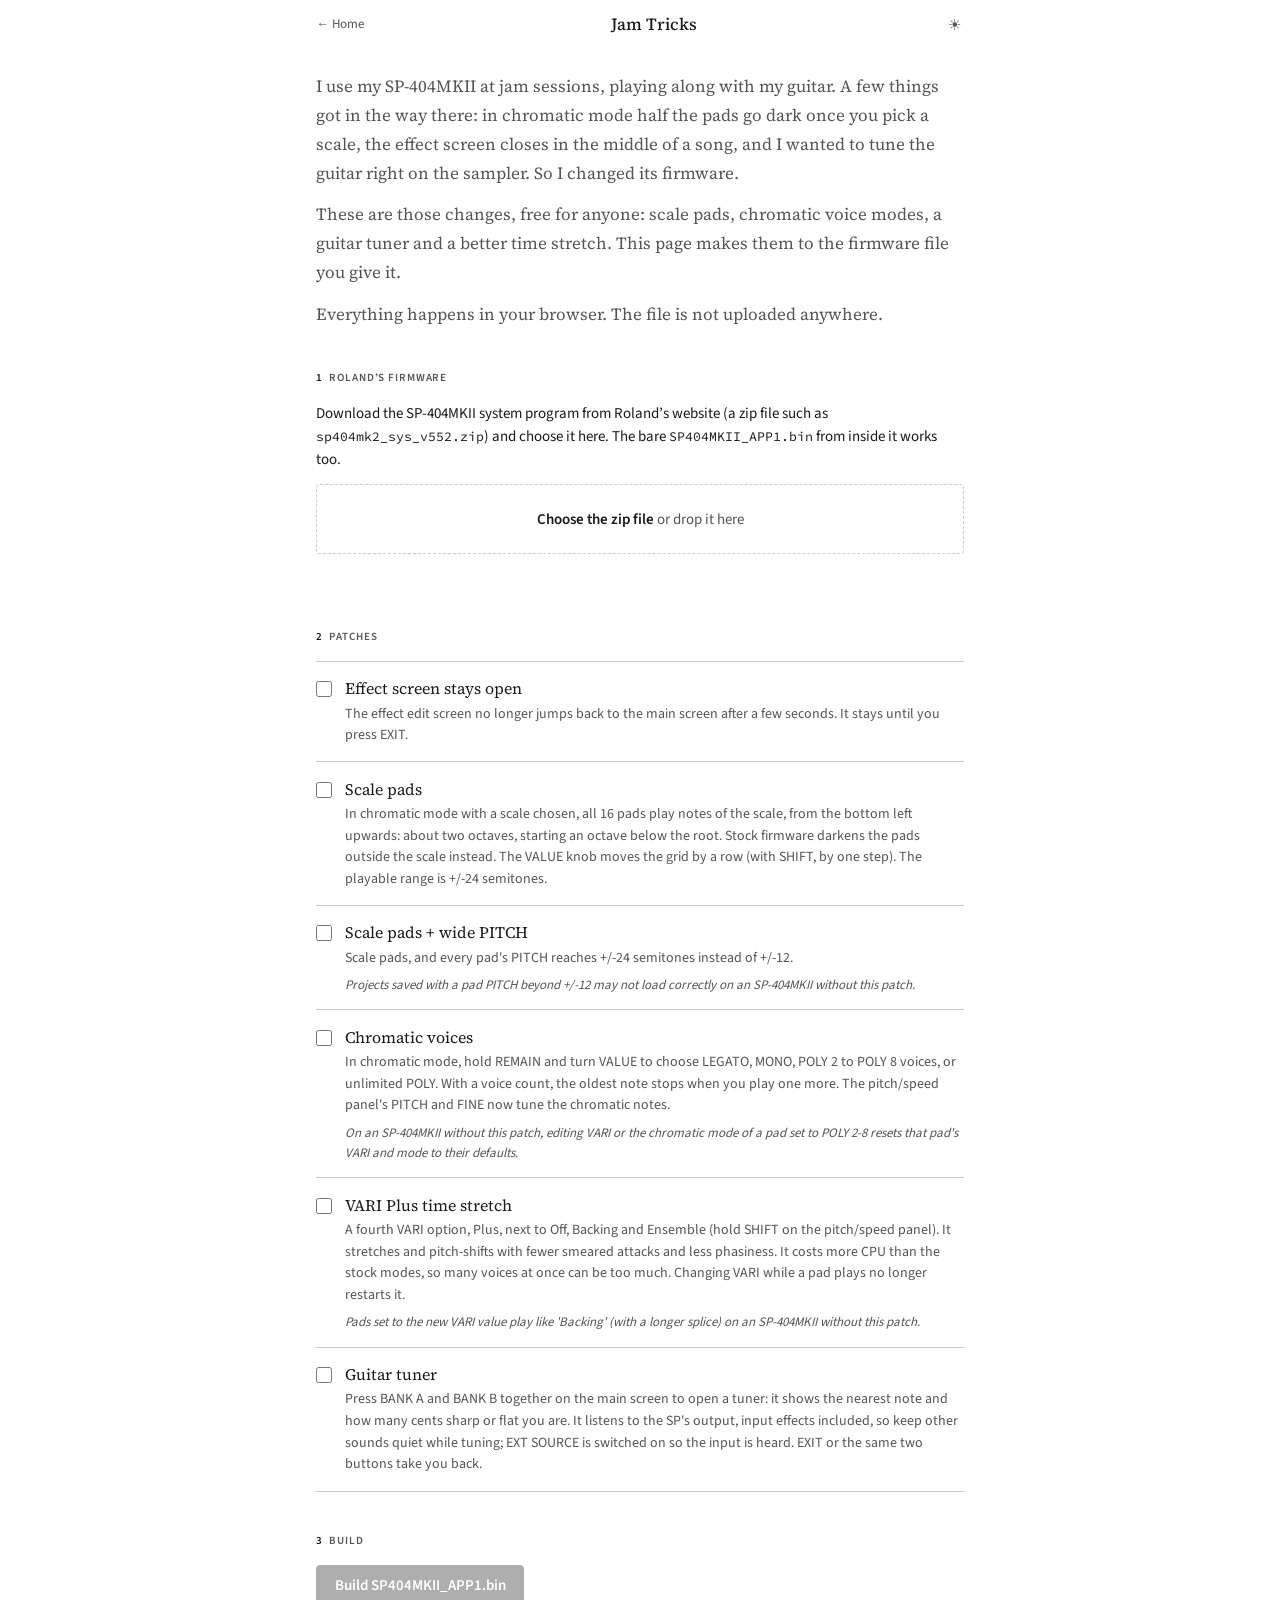
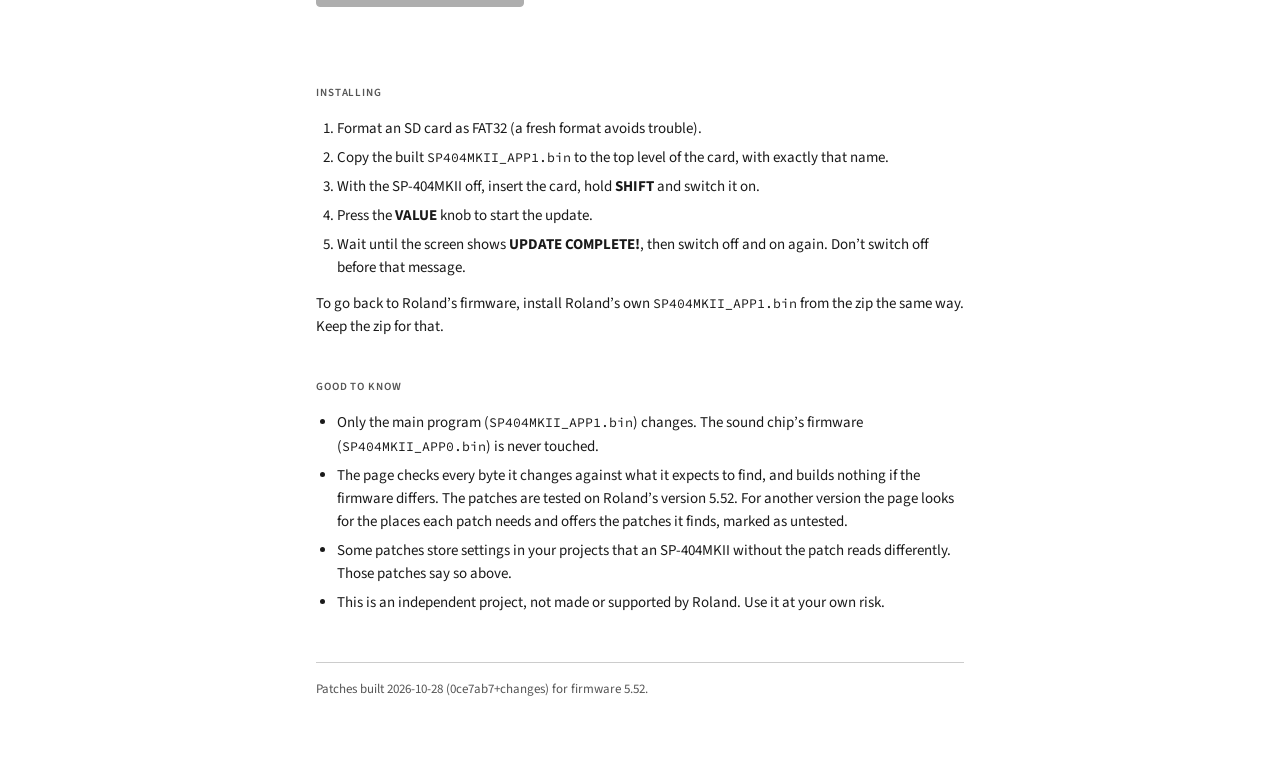
==== commit fce492d1: "Make the tuner's probe views a diagnostic patch The tuner's VALUE-press views (input probe, sample p" ====
--- a/web/standalone.html
+++ b/web/standalone.html
@@ -173,7 +173,7 @@
 footer { margin-top: 3rem; padding-top: 1rem; border-top: 1px solid var(--color-border-secondary); }
 
 </style>
-  <script id="patch-manifest" type="application/json">{"format":1,"built":"2026-10-28","source":"d275876+changes","firmware":[{"version":"5.52","file":"SP404MKII_APP1.bin","size":2652672,"sha256":"4a3d67711e14dcc97d50249a4eee7dd6df0251a2f37757cbbe2556c233730d80"}],"payload":{"offset":2654208,"base64":"[base64]/KAQAAgAAgqBHggnTp4IIgzysg8SwHgEgbWYABKTC1hbAi0AkpFNAJsxJMACLsRlAjDPgBOwEyFPgBPwAr+NEQMjAxbEZqRAL4EDyN+AUQAOAJTAlLACEJShtoFWiYRwFGIEaoRwWwML0GTPLnBkzw5wC/mED+g4xA/oNkAP6DYAD+g4BA/oN0QP6DLenwR25NgrAERit4U7ltSyBGG2iYRwRGa3gruyBGArC96PCHofE/AwErI9kkKe7RZUtmStP4yBKRQgDwgYBkS0/w/zJwIRhoA2ibaJhHwPPBAwErAPCZgAIrAPCYgAEhIEb/95X/VuAA8Fb6IEYCsL3o8IdXSyQgAZEbaJhHAZkAKMTQUkpAKU9L0vgAgBi/T/D/OdP4yBIIv0/wAQlLSt/4PKGRQj/Q2PgAME/w/zJwIUBGm2iYR8DzwQMBK0zQAitS0Lnx/z8n0CD07HBP9OBzT/ACCUDwEAYeQz5LQEYyRnAhG2gfRk/w/zO4RzZL2vgAIElGw/jAYiBGEmjD+MQiMkrD+Mgi//dC/zNLT/b/chtoGoABJH7nIPAYAE/wAAlA8AgG2efa+AAgEmjT+MQSUhqy9Xp/ttLT+MACu+cnShJoEmjT+MQSUhqy9Xp/v/R1r9P4wAJ557nx/z/c0CDwGAZP8AEJuOcQ9OB/wPOCExHRIPTscLnxAQ9A8BAGG9BAI0/wCAmn5wAhaOfA84IRwfEJAWPnw/EJA5lEufEBD93QIPTscLnxCQ9A8BAGlNDJ8QkDmwGP50/wCQmN58w//oOcAP6DAPD+g1ZSSENsAP6DaAD+g4AA/oM4AP6DEAH+gy3p8E9eT4WwBUYMRnt4FkZbuTt4c7lbSzJGIUYoRhtoAJMFsL3o8E8YRwDwg/k7eAAr8NBUSr8hVEvS+ACAT/D/Mh9oQEa4RwAo5NBP8P8ywSFARrhHBx7d201LTUrT+MgSkUJ/0Nj4ADBARjpGcCGbaJhHAPAYAxArzNEQ9OB/wPOCE8fQYkLD8QkDAZVP8AAKAvAPAgCTBPAPA9/4EIFYv1NCPEoSaFL4IyA7SxtoG2jRGjpLGmggI83pAkaRRh1GDkZP8AAMS0ZP8P80T/ABDuNGYUYaaFhoAGjysQEoHNHYagwoGdFS+AgAuEIV0SxIEFgO+gHyAuoKAgJDDdHabLJCKdAALFppKtui6wsAACgm21pGDPEBDJNGATFYMyAp2NEAm2NFF9wALBXbT/BYCx1LDCEL+wT7G2gL6wkAmEdb+AkwE7EWSptYG7kBI6NASuoDCgE9tNHd6QFUA55Z5wxG1+cRShJoEmjT+MQSUhqy9Xp/v/R2r9P4wAJ558w//oOgAP6DbAD+g3wA/oMA8P6DVlJIQ6gA/oNwAP6DwAD+g5xDAQDEAP6DEAH+g3RCAQCh8XMDAStwtQxGBUYWRgbZMkYhRihGvehwQADwVbgNSxt4ACv00AxLG2hzRfDYC0sbaHNF7NMDaAAr6dAISppYACrl2wdLGGgHSxtomEcGRN7nAL/MP/6DuAD+g7wA/oN0QgEAhAD+g4gA/oMt6Q9QAPCG+L3oD1Df+BDA3PgA8G/wFwAoYBggIGBwvaQA/oMAIChgAyAgYHC9ELUA8G75BEbwIIDzEYi/80+PML9gIIDzEYgA8GL5ABsCSQpoAkQKYBC90PL+g7C1BUYAaAAo3/gEwNz4APDMAP6D8LWBsARGA0gAaN/4DMDc+ADwAABsAP6DAAH+gy3p8EFMHt/4fIAEOAAhxOvEBaLxDAYI6wQHRUQk4AApOny4vwHxAwxP6qwMzPEDDA7rjA6u6wMOnvvy/AL7HO6+8QAPAtqWRAzx/zwM60wCrkQBMQbrggKe+BjAECliRBpEQPgELwvQBSwB8AMOjEbV2Rj5ASABMRApQPgEL/PRvejwgdA//oMQtRVIlLAVTABoJGgUSRVKFUsJaBJoG2gJaBJoG2jN6QBAEkwSSCRoAGjN6QJABKwgRv/3of/uRg3xTAwDq174BCtT+AQfY0VC+AQb+dGmRfTRFLAQvQC/rAD+g6gA/oN0AP6DeAD+g3AA/[base64]/V+f1/YBPsA8DFLBPsB8exGT+rgfoP7AFBtRs7roB6D+wEDyRfB66MRACMD8AEAGrFzRay/ACABIAEzDPgBC6NC89GORay/ACMBI4xC2L8AIyOx0wcC1QEjDfgBMGtGIkYAIThG//dz/wAiDesEAwX4ASudQvvRFksAIQElQPIBHBhoAx0A9qwgGmgSaGKxU/gELDKx0vhcIQMqAtFKHC34AsAN+AFQBDGYQgHxAwID8VgDAdCiQufba0YiRnEeOEb/90X/QbDwvQC/GAH+g9NNYhDAAP6DDktP8OAiMLQcaFNpIWiQaQPxAQwlaI1CBtAhaJBpDPsBMzC8GBpwR9L4BE1kAfbVlGmEQvPZATGQafDnEAH+gzi1QEsMRhtomEcEsTi9//fX/z1LPUrT+NAS0/jcUpVCQ9FP8OAk0/jUImVpZCSCGgX7BESiQunT0/jYQrL1en/D+NQCw/jYEqHrBAEF0zBLo/sCMpIJsfvy8cH1enEqSylKsfV6f9P44DKov0/0enEh6uFx0+sBEEi/AzAD66ADwvjgMtL45EKhQiTbDyAAKwxGuL8bGML46AIYERpLASLD+ORCveg4QAjnw/jUAsP42BLD+OhCw/jkQsP44ELD+Nwi0/jcMpNCoNAiRiFGIEa96DhA8uYAK9L46CK4vw8zGBE6sQhKIUbS+OgyATvC+Ogy0+cUPIRCIUa4vwFGDEbM5wC/FAH+gwDw/oNSVEVN001iEARL0/gEMRuxW2kLsQhGGEcAIHBHAPD+gwVLCEbT+AQxG7GbaQuxEUYYRwAgcEcAvwDw/oMJSxC10/gEQUSx4GkAKALdBksbaJhHI2gDsZhHAksCIsP4DCEQvQC/APD+gygA/oMDS9P4BDETsVtoA7EYR3BHAPD+g7D5ADBwtQRGgrArsUtNTErV+AARkUIW0EpJACJHSyBGR00JaMP4AFEBkd3tAXrD+Awhw/gIIcP4BCEX7pA6ArC96HBAGEcBKxPQ1fgIYU6xMmgCKwFGMEaSaFjQArC96HBAEEc3SxtoAZMCsL3ocEAYR9X4BDEAK/TQM0tB9mwgG2iYRwZGACg80EH2aCIDHwAlAkRD+ARfk0L70StLMEYbaJhHJUsqSipJEGjD6UhVA/WUcyhNGhhSWUP4BCuLQvnRHkshRiVIJUrD6XwCJUglSsP4+AHD+AAiJEgkSsPpgQIkSiRIw/hEIiRKw/g8AjBGMmDD+Ahh0/gwMQKwvehwQBhHD0sgRsX4BGGr55BHM2gERjBGW2iYRxlLACJP9v1xG2jF+AghG4ibsotCAdDF+AQhIEYCsHC9AL8A8P6DRUdBUBgA/oMIAP6DEAD+gxQA/oOA8v6D2A4BfNkO/oPJDv6DeQ7+g/EL/oP1Cf6DDQr+g1kK/oMpCv6DKPH+gzQA/oMLS9P4BDEQtQxGI7EbaROxCEaYR1C5IiwB0AAgEL0ES9P4CDETsQNLG2iYRwEgEL0A8P6DIAD+gwtLDErT+AARkUIK0cP4BAGCsNP4CDErsQdLG2gBkwKwGEdwRwVLXSAbaAGTArAYRwDw/oNFR0FQJAD+gxwA/oMFS9P4CDErsQRLgrAbaAGTArAYR3BHAL8A8P6DIAD+gwNL0/gMIRK5ASLD+AwhcEcA8P6DBksHStP4ABGRQgXR0/gIARix0/gEAXBHACBwRwDw/oNFR0FQAUsbaBhHAL8sAP6DAUsbaBhHAL9EAP6DAUsbaBhHAL9IAP6DALWFsACRBUnN6QEjBpoLaGlGA5KYRwWwXfgE+0wA/oMAtYWwAJEFSc3pASMGmgtoaUYDkphHBbBd+AT7UAD+gy3p8E+LQomwm0YSngCQXN2j6wEOASMCk5ZCUN0BI6LrBggDkw7rCAeURghG3/iooBNGzfgE4C3guOtHD0/qRwU03AKaR0SMGAGalUIv3R1GoEId0KxFG9CBQgpGqL8CRohCuL8IRmNFGUYEkqi/YUZjRQaQuL9jRgWRAJgEqQeT2vgAMJhHufEADxXRrEYgRitGIUZZRQi/s0IMv0/wAQlP8AAJyNEdRgxG1ecMRgGaF0QDmp0Yy+cJsL3o8I9P8P8zpusCCAOTrOeh6wMOT/D/MwKToOcAv0wA/oMNSwAhMLUdaIWwBEaoRwAgACEKS83pAAF/ID8hG2jN6QIBaUYgRphHb/B/QSBGK0YFsL3oMEAYR0QA/oNMAP6DcLUMS0Rr0/gEUYyx0/gMISKx0/gMIQE6w/gMISBG//fP/y2xq2gbsSBGvehwQBhHcL0AvwDw/oMQS9P4BDEQtQRGgrAbsdtoC7EIRphHC0vT+Awxe7Fga2ixCUsbaJhHIEb/983/B0tgaxtoAZMCsL3oEEAYRwKwEL0AvwDw/oM8AP6DQAD+gwJL0/gMMQO5cEe15wDw/oNwtQxLRGvT+ARRjLHT+AwhIrHT+AwhATrD+AwhIEb/94P/LbGraBuxIEa96HBAGEdwvQC/APD+gxC0A0wkaKRGXfgES2BHAL9UAP6DELQDTCRopEZd+ARLYEcAv1gA/oMQtANMJGikRl34BEtgRwC/XAD+gxVLFkrwtRxolEID0L3o8ED/91C7XGiERhFOBPEgBdz4AHCmRtz4IDABNDqyzvMKDqVCDPFADALrJ0IC6yNCAvqD80PzjwMm+B4w6NECS11gvejwQP/3LrsA4P6DQ1RJUADh/oMQtcixFEkVSwpomkIT0AAkE0sUSkxgI/gCS5NC+9ESS0/0K1AbaJhHC0sAIQtKmGDZYBxhGmAQvQdLCEoZaJFC+dEYYJpoGrGYaAhLG2iYRwFLACKaYBC9AOD+g0NUSVAA4f6DAPH+gwgA/oMMAP6DuUu6ShlokUIB0AAgcEeaaAAq+tAt6fBHhkaYaFxohrABRrNNpPXLYsLzCgMBMjX4EzCUQhuyB+6QOvju53rh7AF68dEA9YBUA0bf7apq8+wBepxC5+6navnRAPWLUwD1y1Gf7aR68+wBeplCp+6nevnRnUux7gBq0+0DeoPtA3pn7oZ69O7HevHuEPoI1d/tmnq07ud68e4Q+gHdAiIaYZFLGmkAKkDwEoHf7ZR69O7navHuEPoA8fCA9u4AagpGA0YdRtPtAXoIM5XtAHqZQnfuh3pn7qZ64uwBevHRAPUAWkLyYBVC8hBo9+4AWgr1wmOf7YBqn+2CWgVEgERP8AQMT/D/NwEmQvIQacPtAFqf7Xh6C0YM6wMC8+wBetLtAGqdQnfu5nqn7qd689E27gdqCOsMA7XuwGrx7hD6QPOwgAfukGoFLvju53pn7od6h+6GeoPtAHpA866AAC/A8q+AAOuHA0tE0+0AerTu53rx7hD6KtU3RgE2DPEEDLb1ln/F0QAvgPKqgAr1xWpC8ixiBicHI5rtAHoCREDyKxHS7QB6BDL07sd68e4Q+gLVsO5neh9GATOLQvHR3+1RerTu53rx7hD6QPGEgH0eegAN8QQMT+pFCAMy7QAI8QQJRkZHRp/[base64]/9mavBS5/92Ovt+4AelTnATYM8QQMJ+e07sV68e4Q+j/1Va9U5xppAToaYQEg4eff7QZqz+e39ZV/f/dzr/XnAOD+g0NUSVAA4f6DAAAAAAAASEgAAMhImpkZPs3MTD4AgLtGcLWEsE/wAAwERhNOAa2uRqb7ATIIRgzxAQzSCAkoAuuCA6HrQwMRRgPxMAMO+AE7Atm88QsP69EF6wwDYh4T+AEdq0IC+AEf+dEAIwTrDAAE+AwwBLBwvc3MzMwt6fBHjLAcRhN4B0YN8RAJiEZNRiuxBfgBOxL4AT8AK/nRAapP8AAOGkkWRoX4AOCh+wQ6I0ZwRg7xAQ5P6toKCSsK64oMpOtMDFRGDPEwDAb4AcsD2b7xCw/p0QogAusOA2keE/gBTZNCAfgBT/nRICMCMBSZBfgOMChE//eS/0tGQkYAIThG//d+/QywvejwhwC/zczMzC3p8E8MRpGwACEGRv/3VPyuSa9LACLR+ACQH2gRRkhGuEeARgAiASFIRrhHuPEJDwDyC4IPKJS/ACcBJwAvQPAEggDrCBijS0BGG2iYRwVGACw90AE8ACgA8BGCxOvEBGMAGSsA89yBCKpP8AELmkwN8TUKT/AgCQKSmgCYRg3xIwwD8QEOAvAPAo34InCiXI34ISDD84MColyN+CAgDPgBnGFGVfgjABwjIPoD8gQ7AvAPAqJcAfgBKxod9dGM+AhwDPEJDNRFAPCtgXNG5uesI4JJA/sImQirGkYCk1MjEEYC+AE7EfgBPwAr+NF8T0/qKBEI8A8M3/gIsnlcBa8M8QEMEXC+Ri0hUXCr+wwqYUYBM0/q2goJKQrrigKs60IC1EYC8TACDvgBKwHZCyvs0foYgRwS+AHNukIB+AHP+dEDMwAiT/AgCsJUGERSRmRLAPgBKxP4AS8AKvnRkkZBRgJw//fS/gKbUUYBIjBG//e+/FxLASJ/ITBG//fM/AAtAPBugapoCiHZ+NQwMEYAklZK//fo/ipq2fj8MBMhMEYAklJK//ff/ipp2fjYMBwhAJIwRk9K//fW/mltTkpIIwKdrEYF+AE7EvgBPwAr+NG+RghG3/gssStwzfgMgKv7ACiBRppGATNP6tgIufEJDwjriAKg60ICQEYC8TACDvgBK0DyKoELK+nR3fgMgE/wCgr6GBL4AQ26Qgz4AQ/50TZIqkTf+NzgoPsBIDRKovsBEiAhgArpUhILPUYAIa77AjmURgExT+rZCbzxCQ8J64kDoutDA0pGA/EwAwX4ATsB2Qsp69F7GArxAQIT+AFdn0IC+AFf+dGLHCFKLiUAIQr4A1BTRKL7AMUZce0IovsFwtIIAuuCAqXrQgIF64UFMDKg60UAWnAA8TACMEaacHMi2nAlIgKb//cZ/BJLEkgbaAP1MGIm4AC/hAD+g4gA/oOYAP6DBEH+g7RA/oMYQf6DvED+g8BA/oPcQP6D4ED+g+RA/oPoQP6DiYiIiPEZdgXNzMzMwAD+g3RCAQBYM5NCAPCsgB1oAC340FloCWgBKfTRKViIRfHRVUlWIgKbnEYD+AErEfgBLwAq+NFRSb5GGnBoXN/4ZJHAsqn7ABqARgEyT+raCrjxCQ8K64oBoOtBAVBGAfEwAQ74ARsB2Qsq69G5GBH4AQ2PQgz4AQ/50QAhmVQTREBJICIYRgP4ASsR+AEvACr40RpwvEY7St/4DIGpXMmyqPsBLolGATRP6t4OufEJDw7rjgKh60ICcUYC8TACDPgBKwHZCyzr0ToZEvgBHbpCAPgBH/nRACIYGRpVICQqSwD4AUsT+AFPACz50QRw1fjcEP/3hv0Cmy4iIUYwRv/3cvsiSyNJMEbrWGlYIkoAkTch//ek/RGwvejwjwKbWkYAITBG//df+7vxNw/z0LjxGA8L8QkLCPECA3/0Ga7q5xZLASIAITBGEbC96PBP//dKu934DIDY5hFLEyIpRjBG//dB+9fnDksuIgAhMEb/9zr70OcKS+TnAL/4QP6DYEIBAOxA/oNhQgEA8ED+g7RDAQDAQwEA9ED+g6hA/oPIQP6DAEH+g83MzMwAAAAA/e7AewC1F+6Qyru7uO7ne7zxAA8w7kcLt+7AC1XbyWrf7VJqjERSSaH7DOFJCwHrgQGs68EhQvL/fGFFGL9LHADrgQECKgDrgwDR7Sh6AZuQ7Sh6+O7nerjux3o37md65+4AemfupnrD7QB6W9Df7UF6ApvD7QB6XfgE+8tqAiqf7Tp6nEQ6S6P7DBNP6lMzA+uDA6zrwywBmwDrjADQ7Sh6+O7nemfuh3rD7QB63tEA9SBAApvQ7UB6+O7nemfuh3rD7QB6XfgE+7zx/z9B0ctqJ0nf7Sd6ofsDwZ/tI2pJCwHrgQGj68EjAOuDA9PtKGoD9SFD+O7mapPtAHq47sd64O4memfuhnoBmwIqw+0Aet/tGHqs0eDuB3rf7RNqZ+6meqXnAfUgQQD1IEACm9HtQHqQ7UB6+O7nerjux3o37md65+4AemfupnrD7QB6XfgE+5/[base64]/99EAIAAhACUCRgtGW/glYMb7xiNa+CVgAjXG+8YBtfWAf/PRFhjf7Z1quO4AKp/tnHpD6wEDBu4Qag2tBZQH7pA6uO5GavDuQkoam/ju53osRrDuQhrd+AiQApOn7qZqJu4HarTsAUq07sFK8e4Q+hDZ2fgAMBqZo/EIAggzkUK4vxFGG5qTQohGqL8TRotCAZM82hCrCfEECZxC4tEcmwKYw+0ASh2bg+0AKhGwvejwjwObfEhaGASb22oTRKD7AwJSCwLrggKj68Iib/AAQwvy/jYLRAvrQwMI4AEyI/gCX7L1IF8IvwAis0KJ0ATrggC88QIP0PigEE/qYTXt0QD1IEDQ+AABAUSNE+bno+sBDgObWBgO9QB1QPETgwAiC/L+M0ZCEUYC4JZCAPDCggEyI/gCH5VC99EL8v5xXUY7RgHrTgG+RjP4Ai+ZQqP4IiT50QAgACECRgtG1fgAZAg1xvvGI9X4/GOvQsb7xgH00RUY3+1KKp/tSjpP8AAGQ+sBA9/tSTrf7UkaB+4QWt/tSAoF7hA6zekGSd34BJDN6QjHlrG++f4zFe4QGj75AiwD+wPzAvsSMhfuEDrTGEHr4nIH7hA6Be4QKvMHT/AAAE/wAAFP8AADTL8O8iJHd0YERg1GB/EEDAGWV/gjYFv4IyDC+8ZFXPgjYFr4IyACM7P1gH/C+8YB79H47sVqAZ747kd6tO7jaubuonrx7hD6Z+6DekDx64H07uN68e4Q+gDxKYK07uFq8e4Q+kDyKYIjGGfuhnrx7ud6Bu6QOkXrAQMF7pA6+O5mavju5Vrl7qJqZu6Dasbup1r07uRa8e4Q+gXdsO5EKs34CIDw7mVKCPEBCAE2DvECDshFid3d6QZJ3ekIx/zmGED+gwAAgE8AAIAwzczMzF9wCTXMvIwrAAAAAAGbo+sIAwP1gHq69eh/APOWgQObq/ECBwv1AHbN+AigACsYRri/2B0Em8AQ2WrPS6DxgALAAE/qwg4A8gFJrvEHBQ7xAQ4ALay/SBkIHKP7AFNbCwPrgwPN6QUooOvDI7hGrvEIAgAlCOABM1VEs/UgXwi/ACMBMnJFEtAAKgTrgwD429D4oHC88QIPT+pnOuvRAPUgQND4AAEHRE/qpzrj5wLxCA7tEM5FKPgCX9jR3fgIoAv1/3WsS6lG3ekFKEJEzfgUgE/qwg5SRK7xBwDXAA7xAQ4AKKy/ChgKHAE3o/sCE7hGWwsD64MDouvDI67xCAIAIAjgATNQRLP1IF8IvwAjATJyRRLQACoE64MB+NvR+KBwvPECD0/qZzrr0QH1IEHR+AARD0RP6qc64+cC8QgOwBDGRSn4Ag/Y0d34CKC2Rt34FIAzRgXrSgpdRjP4Ai9TRaP4niP50QAiACMAJwvxBAoQRhlGoUZb+CdAxPvEAVr4J0ACN8T7xCOAL/TRhxjf7Xpqn+16ek/wAAJB6wMDBu4QekxGEEYH7pA6uO5GagAj+O7nehlGp+6maibuB2rV+AByCDXH+8cB1fj8cbVCx/vHI/TREOsCCUPrAQMF7hA6AZtDRcDyR4G47gA6ACUKqwHukJrf7WE6Lkbw7kNqn+1fSt/tX0rf7V8qn+1fKt34BJACk83pBUyWsb75/jEV7hAaA/sD8j75AjwD+xMjEe6QKpoYQevjcwHukCoF7hA68gdP8AAAT/AAAU/wAANMvw7ynjd3RgRGDUYH8QQMAZZb+CMgV/gjYML7xkVa+CMgXPgjYAIzgCvC+8YB8NG47sV6AZ747mF6tO7kaufuI3rx7hD6Z+6EemXV9O7kevHuEPoA8Z6AtO7iavHuEPpf2SMYZ+6GevHu53oH7hA6ResBAwXukDq47kd6+O7lWqXuo3on7gR6x+4nWk/qyAUNqQKaACNP8P808ewBevTu5nrx7hD6B90QaEcbKBoQLwLcECjYvxxGATMEMgMr7NEALD3bEKsD64QEVO0DevTu5Xrx7hD6BdVE7QNane0NOkT4GFwI8QEIATYO8QIOwUW/9muv3ekFTPHkCPHQA0/06HoBk2Pm9O7hevHuEPo/9huu8O5gWizm9O7ievHuEPqf2PDuQlqx583MzMwAAIBPAACAMF9wiTTMvIwrAAAAAJ3tDnoQqt3tD3q07sN68e4Q+ky/ASMAIwLrgwIS7QN69O7HevHuEPpUv/DuR3oCI/Tu51rx7hD6tN0QqgLrgwND7QNane0NOkP4GFyq5/fuAFru5ffuAFp451/tGFro5Rubw/EHA9sQW0IBk4PkGptbQtsQw/EACHfkBJuBGClIlULbahlEoPsBA0/qUzMD64MDoevDI3/3M60C8v8WzekG6AvrRgbd+BSACeABMwEyJvgC77P1IF8IvwAjlUIQ3QjrgwC88QIP0PigEE/[base64]/AACoNiT/AACwNjAPHYAYNjgPhEMID4SDADZcD4WDFuS8RiQ2JP8P8zAmJDY2tLwmHDYwDxWAOCYQJkwOkEq8DpAqvA6QCrQ/gEK4tC+9EAIgaZX0tAIJNGDZLLZAEhn+1aSw6bW01bbQP1IFMbG6X7A1RkCwTrhASj68QjA+sCCoJFwPJHgQac3Ebf7VVa52rU+FCQ1O0Qej1G3+1SOkhG3+1RKp/tUSqf7VE6DpvN+DCgD5IQlgXrjBZGSk/qjBkM8QELovsGcuJGsO5net/[base64]/wAEsDRguRzekJXB7gAL8AAAAAAAAAAFRTWDHNzMzMyvJJcWB5/v8AAIAxAAAAMQAAgDy9N4Y1BksiPpW/1jMAAAAACfEBCZlFc9AJ8AcMBOuMDNz4+BBZRfPRnO1Oetz42BC17sB6ACm4vz8x8e4Q+k/qoREA8WuC3PgYcTgdUEWA8hOFeRoH8QUOjgG5Hbb14V/[base64]/AZlFzPj4cIvRGEYLmRNG3ekJXAExDJqy64Efv/bargab3fgwoMP4OMDD7RB63ekPJg6Zt+4AezCYC2pD7Bg7u+7JiwH1oDOT7UHatO5Hi4ZLt+7Iq1NEt+7NmvHuEPoj6uNzGL8BJBOTBr8AJAEjACMAKAqTBPECA0DzOoeyHt/te6rf7Xu6m0YIkgAin+15uolGn+15yt/tfcoNnQeSEpQR4JtqACtA87+AATsGmpNiACsA8LmAACUHmzCaATOaQgeTAPDng/3uxHsX7pA6W0RTRYDySYQALQDwIIIGm5PtAlv97sV7F+6QOltEU0WA8kuEFasGnAqesO5ECwGTFKv37gA6QkYhRkhGAJMzRv/3OfmU7QY68O5japTtCHpz7sM6F6tj7gN6IUY37gd6AZMWq7DuRQvj7qN6SEYn7iN6AJMzRuPuB3r07up68e4Q+nf+qnrx7ud6xu6nKv/3Evnd7RZ6ne0Xep3tFCqd7RVqY+4netTtB2oj7gd6Ne4IW+LuI3qm7iN6du6DaoTtAlvE7QZqZ+6ieifuInrN7RR6je0VevXuwHq27gB68e4Q+sDyj4F37od69O7LevHuEPoA88qB/e7nehfukDobsgiauPECDyL4Aj8IkgDwhIEGmzTuCEuT7QR7g+0ASznuB3uD7QR7AC0/9FSvBpv37gBqk+0GarTu5mrx7hD6wPJjhgaaACOC+EQwk2qS7QJLACuC7QBLP/dBrzTuR3u37scLte7ACvHuEPpMv/HuQNrw7kDa9O7M2vHuEPo/9TSvBpv97sR70/hYURttF+6QaqtCQPN9gQaZG+AB2P//X3CJMAD+/8YA/v9GAADwQgAAgEO9N4Y1AAAWRQAAAEQAAPBDAAAAAAE1nULB+FhRAPBfgQXwBwI2MlH4IgCwQvLbq0LYv0/wAFAq7izqoOsGDvTu7Nr97s568e4Q+hfukCoC8j8RDEYC2HFF//btrgAtA90HO6tCQPMAgk/wYEGxQtS/T/AADE/wAQx0RQLbsUJA8yyDACMJkwabOu5NepPtCWpn7gB6MO5GarXuwGrx7hD69e7Aeki/se5GavHuEPoA8RmBX+0qevTu59rx7hD6APNAgQmbACtA8COBte7AevHuEPoA8WiDAvWgc67rAwMH7pA6+O7nasbuinpf7Txq9O7mevHuEPpA8RiBb/AAQ5lCENC88QAPDdCJGwbukBr47uZqxu6KWvTuZ1rx7hD6SL/w7mV6X+1KarTu5nrx7hD6Lt1f7Uxqdu7tasbuh1pf7U5q9O5nWvHuEPq07uZqSL/w7mV68e4Q+gnVdu7Gaobuh2r07kZ68e4Q+nb+J3of7VlqNu5tasbuB2r17sBq8e4Q+gXd9O5mevHuEPp2/qd6t+4AevTux3rx7hD6APNOhQAjj+HIHFBFv/Z2rc4eAfEEDh/taXom6uZ2tkUM208dMEYA8B8FATAE64UFuELV7RZqN+4mevTRrusGBtZFzPgYEQbxAQYG7pBq+O7maofuJmqM7U5qv/ZPrQ9GbeXd6QeTtfXhX//2R60HRrXl9O7CavHuEPp/9xWt4muq6wICkgGy9RZvf/cNrQDwBwKnTgEwBOuCAsL4OGFv8ABGwvjYkML4GKHC+PhgIGXE+Dyg+OR37sd69O7revHuEPp/9XGum0tz5t3tFXq27gB69e7AevHuEPom23fuh3r07st68e4Q+gDzwYH97ud6F+6QOhuyEZoHmSL4ETBg5hWrsO5EC0JGBpkBkxSrSEYAkwqb/vco/93tFHo05oAB3ekHk8z4+ADo5Hfux3r07ut68e4Q+tnVfkvc50f2/3M35k/wAFCo5t/te3r07ufa8e4Q+kDxz4AJmwArP/Tnrt/tdnr07mfa8e4Q+gLdvPEADyXQ3+1yevTu59rx7hD6Hty17sB68e4Q+gDxn4Rv8ABDmUIA8FyCvPEADwDwWILf7Wh64uaxQgDzsIAJmzu53+1lerTuZ2rx7hD6APEogqrrBgPx7kB6QDij6wsD/e7neoQbs/XAX6i/T/TAUwuTF+6QOgfukEr47ufq9O7O6vHuEPoA8TaB3+1UagP1SHAAK6P1SHcMkEDzpICy9YBvEUbf+DzBuL9P9IBhC5oB8RAAA+vDAQPrQQGs+wHBousADAyayQiURai/lEZhRai/YUZP6mMMvEUIRLi/vEa88SAPuL9P8CAMjEWov4xGcEXA8giBHywA86eB+O7memfuinr97ud6F+6QOuAagUKovwFGYUWsvwAjASMW7pAqHypJ3QArR9Ezm0JGSEYEkxerA5MWq83pAMECkzNGBpn+9xf/3e0Wep3tF3oDRvTuR3rx7hD6SL+w7md6oeBrHgaZb/AATAPwBwMB64MD0/j4EGFFP/T1rdP42DAD9ZZjmUK4vxlG7OXf7RF69O7n2vHuEPpA81SBsUJ/91qvCZsAK3/0Vq/f7Qh69O7n2vHuEPo/906vA+YgIwaak2K15AC/AACAvwGA//8AABZFAADwQwAA8EIAAIBDAAAAROABAADNzMzME5rf+CzDsBo6RgycoOsLAAg4sPWAX6i/T/SAUMD1gGCHQri/AkZv8BIAA/sA8FtCjPsAzsAXb/AfDKDrrgCQQri/EEZkRai/ZEYAK7i/ATOmRlsQW0KjQqi/I0aDQri/A0acRoMZi0Jv8ABDwPLfgJlCAPBngQAjFu6QGh8pQPNhgQArQPBegTObQkYGmQSTF6sDkxarzekADAKTSEYzRv73dP6d7RZ63e0XegNGtO7nevHuEPpYv7DuZ3rf7Z169O7n2vHuEPpA8WKBCZoAKkDwHoN37u163+2Nat/tjVpn7qZ6h+6larTu5mrx7hD6QPNqg7Tu5nrx7hD6QPENgwabk+0AS5P4RFCD7QkKG+TO7op6/e7nasbmR/b/c0DmACMI5wabACESnBprDZUNmwAradGw7kRb/e7Fewrx/zoOn3VOF+6QOhsbEDuTQri/E0ZTRai/U0a48QIPo+sCBAaa0GrX+IggAOsDBSJEx/iIIKb7BWJP6lIyAuuCAqXrwiJP6tIWume+ZQrRB/UgRcX42CDV+Oggxfi4YCJExfjoIAaaE2MTRg2ag/hIIMm5/e7Ee1hKF+6QOgNEovsDElILAuuCAqPrwiMOmtsKAuuDAxtsMZoHmBNgGbC97A6Lvejwj0/w/zP05wabW2tbGxi/ASMJk87kBpsBIQ2VGmsNmxKcACuV0Aabk+0CWwjgeRo4Ro0BfOUGmwEhEpwaaw2VtO7EW/HuEPqF1ILnmUIA8IiAiBuERay/ACMBIxvnBpvT+Diwk+0ASwvxAQGT+EQwiAENk//32rkJmwArP/S8rOTlA/Xwc6NC//ZUrt/tK3pq7id69O7n6vHuEPr/9kquB+6QSgaaASPf7SVquO7ne4L4RDAjSzfuBHvC7QZq02GC7QJ7BpoAIwElwu0IapNi//dJu7HuR3qU5N/tHXr07ufa8e4Q+n/10K217sB68e4Q+gDxYIIC9aBzrusDDgfukOr47udqxu6Ket/tDmr07uZ68e4Q+j/1nKzf7Qt6tO7nevHuEPoA8yaC/yNh5jMzcz8AALREzczMzAAAwEIAAAAAq6oqPAAAgEO9N4Y1Z2ZmZgAAFkUAAPBDAACAMQAAADFf7QV69O5n2vHuEPp/9z+uFu6QOh8rf/c6rjObSEYGmQSTF6sDkxarzekALgKTQkYzRv73Cf2d7RZ63e0XegNG9O7HevHuEPo3/id69+4AerTu53rx7hD6QPOlgV/[base64]/tQ3q4vwEi008mRqNhCZIAIpTtAEsRRg2SNe4EW83pCyKE7QdqhO0CWzDgvvEAD4Dyz4DzarjxAg8DRKf7A1RP6lQ0BOuEBKPrxCMJ64MD0/igQEXQB+6QSvju53pn7qZ6sO5nagycDZ2+7uhqFu4QOgP7A/McGUXr43PN6QxDATEJmwEwDvEBDotCQdAAKMzavvEAD/Pb82q48QIPc0Sn+wNUT+pUNATrhASj68QjCeuDA9P4oEAf0AfukEr47ud6Z+6merDuZ2oLnL7u6GoW7hA6A/sD85oYROvjcwuTzucD9SBD0/gAMeMYB+6QOvju53pn7od6s+cD9SBD0/[base64]/T/AADgmbvPUgXwi/T/AADItCP/RXrwnrjgW48QIPCeuMBNX4oHDU+KBgT+pnME/qZjPE0QX1IEUE9SBE1fgAAdT4ADE4RDNEgBObE7fnte7AevHuEPoa1d/tL3oq7ifqUub17sBq8e4Q+n/1zq3f7StqyuW17sB68e4Q+jbU9+4AerTu53rx7hD6P/c7rvfuAGqf7SNq3+0jejbux3rn7gZ6/e7nevju53oq7ifqK+b97ud6F+6QOgE7PeTf7Rp6//dxuvfuAGqf5ZtqACt/9+2oATsGmpNi//fouLHuR3r/9127ACMZRgeT0uQGm11jk/hEUJPtAEv/99i4se5HepzlAL/NzMzMAACATwAAgDBfcIkwzLyMKwAA8EQAAAAAAAC0RAAA8EMAAIBDtO7HavHuEPqj3ZXkLenwQQRGHkiGsA9GAGgWRh1G3fgwgIFCL9AaSxtomUIQ0CBGAPBk/SBGF0wrRjJGOUYkaM34MICkRgWUBrC96PBBYEcRSxto4mkDKunRACvn0AT1oDLS+AARACnh0CBGAiQDkzpGM0bN+ASAAJUClP73kP4GsL3o8IEFSxto4+fkAP6D3AD+g9QA/oPgAP6D6AD+g/C1HkwPRoewFkYhaB1GBEaPQjDQGksbaJ9CEdAgRgDwHf0YSStGMkYJaCBGBZE5Rt3tBXoX7pDKB7C96PBAYEcRSxpo42kDK+jRsvqC81sJACrj0AT1oDHR+AARACnd0CBGASQDkjpGAZUAlgKU/vdH/gew8L0FSxpo4+fkAP6D3AD+g9gA/oPgAP6D6AD+gwApMLUERoWwA9otI0lCBPgBOwGoT/AADBJNhkaF+wEjyhcM8QEMwuujAgLrggOh60MDEUYwMw74ATsSsbzxCw/s0QDrDANiHhP4AR2DQgL4AR/50QAjBOsMAAT4DDAFsDC9AL9nZmZmACD998O8AL8WSxdK0/iIEpFCELUE0AAhw/iIIsP4jBIQS9P4jCIEKgLZACLD+IwiDEsAIm/wAQEMSA1Mw/igIgBow/iwIiRow/i4EiUhoEcYuQhLASEbaJhHASC96BBA/feUvADw/oNFTlVUkAD+g5QA/oP8AP6DMSgB0AAgcEc4tQ9Mb/ABBQ5KACHU+IwCDUsBMKL7ACwMSizwAw4O65wMoOsMAMT4jALE+LhSA/gBG5NC+9H999X6ASA4vQC/APD+g83MzMyQ8v6DoPL+g8VK0viMMgErLenwTwZGLe0Ci4mwAPDegNL4jDIBKwnZ0viMEgI5CbC97AKLvejwT/33fL65SWQj0e0hitL4tFID+wXzCO4QOrjuyIo47siKte7AivHuEPoA8RmB9u4Aep/tr3q07keKeO4nevHuEPr97ud6N/4IihfukEoAITBG/few+qdLASIAITBG/ffG+6VLfyEwRgEi/ffU+55LByEwRtP4oDIAKwDwEoH17sCK8e4Q+gDxDIH995T6m0vvF9/4jMKD+wUjQCEOIjBGx+tjBw3xCAgH60cDpeuDBVz4JTD996X7ACEwRv33e/o5RkBG//fp/kNGHCJQITBG/feN+6McBCtA8v2AACxA8/iAKyMN8QkAjfgIMCFGb/AxBf/30v5jIUNGHCIBgAAhMEZ/TP33c/s0In5PT/A4CHsjBCEwRgCS/fdz+of7BDHjF0/wNgwyIsPrIRMwRkAzAC0A8KyACjUZRs34AMAE8k4k/fde+jwt6NHf7W96MSWf7Wh6NCco7ieKMEYrIgCVyO4Hev3u53oX7pBKBPFACATxQQME8T8B/fcj+kNGKkYE8T0BMEYAl/33O/pDRipGBPFDATBGAJf99zP6CbC97AKLvejwjw3xCAgAIf33A/pXSlIjQEYA+AE7EvgBPwAr+dFTSxtoG3gAK1vQASH/92T+Q0YBIgAhMEYAJd/4SJE2J/33BPsC4AE1EC0i0AXwAQNpEBX4CaAKIsPrwwMwRl/6ivoAlwPrARMD8QELnB1ZRiNG/ffl+brxAA/k0AE1I0bK8TYCWUYwRgCX/ffJ+RAt3NEHJQAkIUZARgE0//cs/ilGQ0Y4IjBG/ffa+ggsBfEQBfDRCbC97AKLvejwj/buAHqf7Sx6tO5HinjuZ3rx7hD6/e7neki/sO5HihfukErk5iVLG2gZeMmyn+cZRjAizfgAgATyTiQKJf33sfk85/33iPkdSw4iMEZAIf33qPowRgAh/fd++TQieyMEITBGAJL99535CbC97AKLvejwj0BGCucmIlYjKiEwRgCSCiL99375+eYAvwDw/oMA8v6DAABIQjRB/oM8Qf6Dq6qqKnr0//8fhetRAABsQiRB/oMIAf6DAABIwgwB/oNEQf6DJED+g5Dy/oPwtdFMkbDU+IwyASte0NT4jDIBKwDyo4BoRv332/oCKADws4AgudT4oDIAK0DwboHFS9P4oCIAKgDwc4HDStLtIXr17sB68e4Q+gDxaoGS7SF60+2tet/tvmr47ud6p+7mevbuAHq17sB68e4Q+nvU3+3HanfuJ3q07uZ6/e7nevHuEPoX7pA6APNOgd/tv3on7id6x+4mev3u53oX7pAqQDISApKyqEmAM9H4tBLbskLqAUITQ6RK0vi4EplCA9DC+Lgy/fe6+BGw8L2t8QQOD6wAInNGQ/gEL5xC+9GdSwAgHmhW+AQ7APAHAhCtATAZFAXrwgUAKRuyVfhAfLi/SUIAK4myuL9bQrlCm7I4vzlGRfhAHFX4PByLQji/C0aw9YBvRfg8PNzRi0hP8CwMXvgEP7P6g/EaRiOxwfEgAQz7AfEKEQF41bLLsopCA/H/M7i/3bJ0RQD4AVvo0RGwvejwQP33arjf7Xxqd+5nerTu5nr97ud68e4Q+hfukDpA8SiBT/SgYo3n/fdz+ACbt+4Aap/tcirD8xYCn+1xSt/tcUrD88dTQvB+Up/tb1p/O9/tbyoH7pAqn+1uOt/tblp37oZq3+1tOnfuxhoH7pA6Xkv47ud6ge6metP4qCDD+Kwg0/ikIMP4qCBn7gdqN+4Heqbugkrm7oRKpu6kWqbuhWon7gZ65+4ierDuZXp37sN6p+6jeoPtKXrU+LAyAisE2NT4sDIBM8T4sDJHS0VK0+0pepPtKnrT7Stq0viwMgIrAPCtgD9L0/iwMgIrf/burvTux3rx7hD6Z9z07uZ68e4Q+gXctO7mevHuEPp2/od6NUs0SpPtIXrS+KASACkA8IeAd+7Hap/tQWr07sZq8e4Q+n3cn+0wavTuxmrx7hD6dtTf7TZ63+0pWqbup3qf7TRqg+0hetPtIXqS7a16uO7HeufuZXr07sZ68e4Q+gbcn+0sevTux3rx7hD6D9UaSt/tKnqS7SF63+0YajfuJ3oUS8fuJnr97ud6w+2tehFLCiLD+KAikebU+KAyATvE+KAyACt/9IquxPiwMobmT/D/M8bmT/T2QrvmtO7mevHuEPpS3PTuZnrx7hD6dv6nepbnAL8A8P6DAPL+gwAAyEIEAf6DkPL+gwAASMI5juM9JUkSPs3MTD6rqqo+O6q4P3OADEEAILJFAACWRJqZmT4AAHBCAABwwgAAbEIAAEhCw+0hetP4hDDS+LQyn+c37sdq8+4OWrTu5Wrx7hD6f/VJrzfuZ2q07uVq8e4Q+n/1Qa937od6tu4Aemfuh3pP51/tE3pf7RNqWObw7kd6R+eh8SUDAStwtQxGgrAFRgjZKUshRihGG2gBkwKwvehwQBhHJksbaJhHASgGRvDRJSwjSxS/JSAmIBtomEcCRki5IEkhSwhoEUYbaJhHH0vD+IAC3ecdS9P4gEIJLCXYACMYShtJEGgiRg1oGUaoRxlLGUoELKP7BBMQaCPwAwEB65MBFkuk6wEBGmgB8SUD27IDcBNLGGhP8AADE3BTcJNw03ATcQNwAN2OVA5I/Pek/gEgArBwvQC/7AD+gzAA/oNoAP6DhAD+g4gA/oMA8P6DjAD+g83MzMz0AP6D+AD+g/AA/oNUQP6DLen4QwHwBgMEKynQFUuIRgZGFU8caN/4VJAE9TBlI2jbsWJoEmgBKhfR2lmyQgXQomyyQhHR4moMKg7R1PgIwEJGcCEgRrzxAA8G0dP4XDECKwLQ2fgAMJhHWDSlQt7Rvej4g8AA/oN0QgEAyAD+gwD1oDI4tdL4AEEcsQtK4WyRQgDQOL3FaSFGCUsqRhtomEcduU/0FnNjZTi9AS0Uv0/0SHNP9Mhz9ucAv1RTWDHQAP6DAAAAAAQFBgcAAQID/P3+//j5+vsHBwcHBQUAAAACBAUHCQsAAgMFBwgKAAIDBQcJCgABAwUHCAoAAgQHCQAAAAMFBwoAAAAAbQr+gwAAAMAAAADAAAAAwEhB/oNMQf6DUEH+g1RB/oNYQf6DXEH+g2BB/oNkQf6DaEH+g2xB/oNwQf6DdEH+gy02/oMlNv6D9Tb+g006/[base64]","imports":0},"payload_setup":[{"offset":128,"old":"ac0500","new":"807e28","why":"start-up: copy the payload to SDRAM"},{"offset":132,"old":"6c0600","new":"507f28","why":"start-up: copy the payload to SDRAM"},{"offset":2653952,"old":"[base64]","new":"[base64]","why":"start-up: copy the payload to SDRAM"},{"offset":2654071,"old":"ffffffffffffffffffffffffffffffffffffffffffffffffffffffffffffffffffffffffffffffffffffffffffffffffffffffffffffffffffffffffffffff","new":"830018000088000860c0040a6080910020580300000001086010190a6050922b20b84d000000010860006e306000782e800c2b250300010860007a30600018","why":"start-up: copy the payload to SDRAM"},{"offset":2654135,"old":"ffffffffffffffffffffffffffffffffffffffffffffffffff","new":"8358a7000000010860008030600000fe8380410000e4000860","why":"start-up: copy the payload to SDRAM"}],"patches":[{"id":"no-efx-timeout","name":"Effect screen stays open","text":"The effect edit screen no longer jumps back to the main screen after a few seconds. It stays until you press EXIT.","group":null,"payload":false,"warning":null,"doc":"docs/app1/topics/effects-timeout.md","changes":[{"offset":1475218,"old":"32","new":"00","why":"EfxEdit_Update: 'sub.w r1, r0, #0x32' becomes #0, countdown never runs out"}],"relocatable":[{"at":["801467D2",0],"old":[{"hex":"32"}],"new":[{"hex":"00"}],"why":"EfxEdit_Update: 'sub.w r1, r0, #0x32' becomes #0, countdown never runs out"}],"imports":[]},{"id":"scale-pads","name":"Scale pads","text":"In chromatic mode with a scale chosen, all 16 pads play notes of the scale, from the bottom left upwards: about two octaves, starting an octave below the root. Stock firmware darkens the pads outside the scale instead. The VALUE knob moves the grid by a row (with SHIFT, by one step). The playable range is +/-24 semitones.","group":"chromatic","payload":true,"warning":null,"doc":"docs/app1/topics/chromatic-mode.md","changes":[{"offset":2371468,"old":"d9201180","new":"8d01fe83","why":"chromatic page vtable slot 0xD8 (ChromPage_OnKey) -> hook_chrom_on_key"},{"offset":2371504,"old":"391b1180","new":"7103fe83","why":"chromatic page vtable slot 0xFC (ChromPage_OnPadDown) -> hook_chrom_pad_down"},{"offset":2670541,"old":"00","new":"01","why":"payload flag chrom_layout: in-key pad tables on"},{"offset":2371532,"old":"f91d1180","new":"9105fe83","why":"chromatic page vtable slot 0x118 (layout build) -> hook_chrom_build"},{"offset":1004026,"old":"6201","new":"a0cf","why":"Param_GetRange switch entry for 0x9B: case 0x800D38C8 (shared with pad PITCH) -> 0x800ED544"},{"offset":1110020,"old":"00000000","new":"dff80cf0","why":"padding -> 'ldr.w pc, [pc, #0xC]' (jumps via the word at 0x800ED554)"},{"offset":1110036,"old":"00000000","new":"a505fe83","why":"padding -> address of range_chrom_24 (chromatic range -24..24)"}],"relocatable":[{"at":["slot_ChromPage_OnKey",0],"old":[{"word":["ChromPage_OnKey",0]}],"new":[{"hex":"8d01fe83"}],"why":"chromatic page vtable slot 0xD8 (ChromPage_OnKey) -> hook_chrom_on_key"},{"at":["slot_ChromPage_OnPadDown",0],"old":[{"word":["ChromPage_OnPadDown",0]}],"new":[{"hex":"7103fe83"}],"why":"chromatic page vtable slot 0xFC (ChromPage_OnPadDown) -> hook_chrom_pad_down"},{"at":2214477773,"old":[{"hex":"00"}],"new":[{"hex":"01"}],"why":"payload flag chrom_layout: in-key pad tables on"},{"at":["slot_ChromPage_BuildLayout",0],"old":[{"word":["ChromPage_BuildLayout",0]}],"new":[{"hex":"9105fe83"}],"why":"chromatic page vtable slot 0x118 (layout build) -> hook_chrom_build"},{"at":["ParamGetRange_table",310],"old":[{"tbh":[["ParamGetRange_pitch",0],["ParamGetRange_table",0]]}],"new":[{"tbh":[["800ED544",0],["ParamGetRange_table",0]]}],"why":"Param_GetRange switch entry for 0x9B: case 0x800D38C8 (shared with pad PITCH) -> 0x800ED544"},{"at":["800ED544",0],"old":[{"hex":"00000000"}],"new":[{"ldrpc":["800ED544",16]}],"why":"padding -> 'ldr.w pc, [pc, #0xC]' (jumps via the word at 0x800ED554)"},{"at":["800ED544",16],"old":[{"hex":"00000000"}],"new":[{"hex":"a505fe83"}],"why":"padding -> address of range_chrom_24 (chromatic range -24..24)"}],"imports":["ChromPage_BuildLayout","ChromPage_OnKey","ChromPage_OnPadDown","Key_IsHeld","Page_PopupTime","Param_Get","Param_Set","Popup_Show","Voice_Release","g_chrom_semis_lights","g_chrom_semis_page","g_chrom_semis_pitch","g_chrom_semis_trigger","g_param_store","g_param_store_chrom_offset","g_param_store_chrom_root","g_param_store_chrom_scale","g_redraw_flags","g_sys_time_ms","g_voice_slots"]},{"id":"scale-pads-wide","name":"Scale pads + wide PITCH","text":"Scale pads, and every pad's PITCH reaches +/-24 semitones instead of +/-12.","group":"chromatic","payload":true,"warning":"Projects saved with a pad PITCH beyond +/-12 may not load correctly on an SP-404MKII without this patch.","doc":"docs/app1/topics/chromatic-mode.md","changes":[{"offset":2371468,"old":"d9201180","new":"8d01fe83","why":"chromatic page vtable slot 0xD8 (ChromPage_OnKey) -> hook_chrom_on_key"},{"offset":2371504,"old":"391b1180","new":"7103fe83","why":"chromatic page vtable slot 0xFC (ChromPage_OnPadDown) -> hook_chrom_pad_down"},{"offset":2670541,"old":"00","new":"01","why":"payload flag chrom_layout: in-key pad tables on"},{"offset":2371532,"old":"f91d1180","new":"9105fe83","why":"chromatic page vtable slot 0x118 (layout build) -> hook_chrom_build"},{"offset":1004026,"old":"6201","new":"a0cf","why":"Param_GetRange switch entry for 0x9B: case 0x800D38C8 (shared with pad PITCH) -> 0x800ED544"},{"offset":1110020,"old":"00000000","new":"dff80cf0","why":"padding -> 'ldr.w pc, [pc, #0xC]' (jumps via the word at 0x800ED554)"},{"offset":1110036,"old":"00000000","new":"a505fe83","why":"padding -> address of range_chrom_24 (chromatic range -24..24)"},{"offset":1004426,"old":"0b","new":"17","why":"Param_GetRange(0x73 PITCH): min 'mvn r0, #0xb' (-12) -> #0x17 (-24)"},{"offset":1004430,"old":"0c","new":"18","why":"Param_GetRange(0x73 PITCH): max 'movs r0, #0xc' (12) -> #0x18 (24)"}],"relocatable":[{"at":["slot_ChromPage_OnKey",0],"old":[{"word":["ChromPage_OnKey",0]}],"new":[{"hex":"8d01fe83"}],"why":"chromatic page vtable slot 0xD8 (ChromPage_OnKey) -> hook_chrom_on_key"},{"at":["slot_ChromPage_OnPadDown",0],"old":[{"word":["ChromPage_OnPadDown",0]}],"new":[{"hex":"7103fe83"}],"why":"chromatic page vtable slot 0xFC (ChromPage_OnPadDown) -> hook_chrom_pad_down"},{"at":2214477773,"old":[{"hex":"00"}],"new":[{"hex":"01"}],"why":"payload flag chrom_layout: in-key pad tables on"},{"at":["slot_ChromPage_BuildLayout",0],"old":[{"word":["ChromPage_BuildLayout",0]}],"new":[{"hex":"9105fe83"}],"why":"chromatic page vtable slot 0x118 (layout build) -> hook_chrom_build"},{"at":["ParamGetRange_table",310],"old":[{"tbh":[["ParamGetRange_pitch",0],["ParamGetRange_table",0]]}],"new":[{"tbh":[["800ED544",0],["ParamGetRange_table",0]]}],"why":"Param_GetRange switch entry for 0x9B: case 0x800D38C8 (shared with pad PITCH) -> 0x800ED544"},{"at":["800ED544",0],"old":[{"hex":"00000000"}],"new":[{"ldrpc":["800ED544",16]}],"why":"padding -> 'ldr.w pc, [pc, #0xC]' (jumps via the word at 0x800ED554)"},{"at":["800ED544",16],"old":[{"hex":"00000000"}],"new":[{"hex":"a505fe83"}],"why":"padding -> address of range_chrom_24 (chromatic range -24..24)"},{"at":["ParamGetRange_pitch",2],"old":[{"hex":"0b"}],"new":[{"hex":"17"}],"why":"Param_GetRange(0x73 PITCH): min 'mvn r0, #0xb' (-12) -> #0x17 (-24)"},{"at":["ParamGetRange_pitch",6],"old":[{"hex":"0c"}],"new":[{"hex":"18"}],"why":"Param_GetRange(0x73 PITCH): max 'movs r0, #0xc' (12) -> #0x18 (24)"}],"imports":["ChromPage_BuildLayout","ChromPage_OnKey","ChromPage_OnPadDown","Key_IsHeld","Page_PopupTime","Param_Get","Param_Set","Popup_Show","Voice_Release","g_chrom_semis_lights","g_chrom_semis_page","g_chrom_semis_pitch","g_chrom_semis_trigger","g_param_store","g_param_store_chrom_offset","g_param_store_chrom_root","g_param_store_chrom_scale","g_redraw_flags","g_sys_time_ms","g_voice_slots"]},{"id":"chrom-voices","name":"Chromatic voices","text":"In chromatic mode, hold REMAIN and turn VALUE to choose LEGATO, MONO, POLY 2 to POLY 8 voices, or unlimited POLY. With a voice count, the oldest note stops when you play one more. The pitch/speed panel's PITCH and FINE now tune the chromatic notes.","group":null,"payload":true,"warning":"On an SP-404MKII without this patch, editing VARI or the chromatic mode of a pad set to POLY 2-8 resets that pad's VARI and mode to their defaults.","doc":"docs/app1/topics/chromatic-mode.md","changes":[{"offset":2371468,"old":"d9201180","new":"8d01fe83","why":"chromatic page vtable slot 0xD8 (ChromPage_OnKey) -> hook_chrom_on_key"},{"offset":2371504,"old":"391b1180","new":"7103fe83","why":"chromatic page vtable slot 0xFC (ChromPage_OnPadDown) -> hook_chrom_pad_down"},{"offset":2670540,"old":"00","new":"01","why":"payload flag chrom_voices: REMAIN + wheel, voice limit on"},{"offset":246676,"old":"3f2a88bf0022","new":"500a18bf0022","why":"pad param 0x70 validation: 'cmp r2, #0x3f; it hi; movhi r2, #0' -> zero only above 0x1FF"},{"offset":804696,"old":"b0b5054600680028","new":"dff800f02505fe83","why":"Voice_SetParam: first 4 instructions -> 'ldr.w pc, [pc]' + hook_voice_set_param (chromatic notes get the pad's PITCH/FINE; voice_set_param_orig runs the 4 and returns)"},{"offset":1019002,"old":"6d9000216e91c8f84c00","new":"6d9901446d91c8f84c00","why":"Pad_Trigger, chromatic note: PITCH = pad PITCH + note, pad FINE kept"},{"offset":1019278,"old":"6d9000216e91c8f84c00","new":"6d9901446d91c8f84c00","why":"Pad_Trigger, chromatic note: PITCH = pad PITCH + note, pad FINE kept"}],"relocatable":[{"at":["slot_ChromPage_OnKey",0],"old":[{"word":["ChromPage_OnKey",0]}],"new":[{"hex":"8d01fe83"}],"why":"chromatic page vtable slot 0xD8 (ChromPage_OnKey) -> hook_chrom_on_key"},{"at":["slot_ChromPage_OnPadDown",0],"old":[{"word":["ChromPage_OnPadDown",0]}],"new":[{"hex":"7103fe83"}],"why":"chromatic page vtable slot 0xFC (ChromPage_OnPadDown) -> hook_chrom_pad_down"},{"at":2214477772,"old":[{"hex":"00"}],"new":[{"hex":"01"}],"why":"payload flag chrom_voices: REMAIN + wheel, voice limit on"},{"at":["8001A8D4",0],"old":[{"hex":"3f2a88bf0022"}],"new":[{"hex":"500a18bf0022"}],"why":"pad param 0x70 validation: 'cmp r2, #0x3f; it hi; movhi r2, #0' -> zero only above 0x1FF"},{"at":["Voice_SetParam",-1],"old":[{"hex":"b0b5054600680028"}],"new":[{"ldrpc":["@",4]},{"hex":"2505fe83"}],"why":"Voice_SetParam: first 4 instructions -> 'ldr.w pc, [pc]' + hook_voice_set_param (chromatic notes get the pad's PITCH/FINE; voice_set_param_orig runs the 4 and returns)"},{"at":["800D71BA",0],"old":[{"hex":"6d9000216e91c8f84c00"}],"new":[{"hex":"6d9901446d91c8f84c00"}],"why":"Pad_Trigger, chromatic note: PITCH = pad PITCH + note, pad FINE kept"},{"at":["800D72CE",0],"old":[{"hex":"6d9000216e91c8f84c00"}],"new":[{"hex":"6d9901446d91c8f84c00"}],"why":"Pad_Trigger, chromatic note: PITCH = pad PITCH + note, pad FINE kept"}],"imports":["ChromPage_OnKey","ChromPage_OnPadDown","Key_IsHeld","PadStore_Get","Pad_Trigger_pitch_calls_hi","Pad_Trigger_pitch_calls_lo","Page_PopupTime","Param_Get","Param_Set","Popup_Show","Voice_Release","Voice_SetParam_cont","g_chrom_semis_lights","g_chrom_semis_page","g_chrom_semis_pitch","g_chrom_semis_trigger","g_pad_store","g_param_store","g_param_store_chrom_offset","g_param_store_chrom_root","g_param_store_chrom_scale","g_redraw_flags","g_sys_time_ms","g_voice_slots"]},{"id":"vari4-stretch","name":"VARI Plus time stretch","text":"A fourth VARI option, Plus, next to Off, Backing and Ensemble (hold SHIFT on the pitch/speed panel). It stretches and pitch-shifts with fewer smeared attacks and less phasiness. It costs more CPU than the stock modes, so many voices at once can be too much. Changing VARI while a pad plays no longer restarts it.","group":null,"payload":true,"warning":"Pads set to the new VARI value play like 'Backing' (with a longer splice) on an SP-404MKII without this patch.","doc":"docs/app1/topics/time-stretch.md","changes":[{"offset":1001710,"old":"44f2c50cc0f2010c","new":"43f2994cc8f2fe3c","why":"Resampler_Stereo thunk: 'movw/movt ip' 0x140C5 -> tsx_resampler_stereo (mode 3 ours, others Roland's)"},{"offset":1001720,"old":"44f29b0cc0f2010c","new":"43f22d5cc8f2fe3c","why":"Resampler_Mono thunk: 'movw/movt ip' 0x1409B -> tsx_resampler_mono"},{"offset":1072722,"old":"06","new":"04","why":"Voice_RenderSetup: 'and r2, #6' -> #4, so mode 3 fills the source ring to 60 % like Ensemble"},{"offset":1004208,"old":"1e01","new":"c010","why":"Param_GetRange switch entry for 0xF6 (VARI): shared 0..2 case 0x800D3840 -> 0x800D5784"},{"offset":1012292,"old":"00000000","new":"dff8b4f1","why":"padding -> 'ldr.w pc, [pc, #0x1B4]' (jumps via the word at 0x800D593C)"},{"offset":1012732,"old":"00000000","new":"b505fe83","why":"padding -> address of range_vari4 (VARI 0..3)"},{"offset":949862,"old":"44f25420c3f24420","new":"46f65040c7f27530","why":"Param_FormatValue(0xF6, 3): label 'TBD2' -> 'Plus'"},{"offset":1154274,"old":"012e20db","new":"00f021b8","why":"VARI wheel: 'cmp r6, #1; blt' -> 'b 0x800F8268' (the new dispatcher)"},{"offset":1154302,"old":"4ff00009","new":"aff30080","why":"VARI wheel, '-> Off' block: 'mov.w r9, #0' -> nop.w (r9 = VARI from the dispatcher)"},{"offset":1154312,"old":"0022","new":"4a46","why":"VARI wheel, '-> Off' block: 'movs r2, #0' -> 'mov r2, r9'"},{"offset":1154344,"old":"012f1bd0022808d00128dad0a0bb55e0022853d0012811d070bb0ffa8af740f6d016c8f2e0267721002230463b46e6f73ffdf62101224ff001090fe00ffa8af740f6d016c8f2e0267721002230463b46e6f72efdf62102224ff00209","new":"012f09d0012e03db03280cda013007e0002808dd013803e0012eacbf002003208146fff7cebf00f049b800bf00bf00bf00bf00bf00bf00bf00bf00bf00bf00bf00bf00bf00bf00bf00bf00bf00bf00bf00bf00bf00bf00bf00bf00bf","why":"VARI wheel: old decisions and the '-> Backing'/'-> Ensemble' blocks -> new dispatcher with Plus"},{"offset":1038468,"old":"3846faf7e3fa41f600003946c8f25900fbf748fc","new":"3846314643f61973c8f2fe33984700bf00bf00bf","why":"PadStore_Set, pad param 0x70 with new VARI bits: stop + re-trigger the pad's voices -> hook_vari_changed (switch them in place, app1/payload/vari.c)"}],"relocatable":[{"at":["800D2E2E",0],"old":[{"mov32":[12,["Resampler_Stereo",0]]}],"new":[{"hex":"43f2994cc8f2fe3c"}],"why":"Resampler_Stereo thunk: 'movw/movt ip' 0x140C5 -> tsx_resampler_stereo (mode 3 ours, others Roland's)"},{"at":["800D2E38",0],"old":[{"mov32":[12,["Resampler_Mono",0]]}],"new":[{"hex":"43f22d5cc8f2fe3c"}],"why":"Resampler_Mono thunk: 'movw/movt ip' 0x1409B -> tsx_resampler_mono"},{"at":["800E4392",0],"old":[{"hex":"06"}],"new":[{"hex":"04"}],"why":"Voice_RenderSetup: 'and r2, #6' -> #4, so mode 3 fills the source ring to 60 % like Ensemble"},{"at":["ParamGetRange_table",492],"old":[{"tbh":[["ParamGetRange_vari",0],["ParamGetRange_table",0]]}],"new":[{"tbh":[["800D5784",0],["ParamGetRange_table",0]]}],"why":"Param_GetRange switch entry for 0xF6 (VARI): shared 0..2 case 0x800D3840 -> 0x800D5784"},{"at":["800D5784",0],"old":[{"hex":"00000000"}],"new":[{"ldrpc":["800D593C",0]}],"why":"padding -> 'ldr.w pc, [pc, #0x1B4]' (jumps via the word at 0x800D593C)"},{"at":["800D593C",0],"old":[{"hex":"00000000"}],"new":[{"hex":"b505fe83"}],"why":"padding -> address of range_vari4 (VARI 0..3)"},{"at":["800C63A6",0],"old":[{"hex":"44f25420c3f24420"}],"new":[{"hex":"46f65040c7f27530"}],"why":"Param_FormatValue(0xF6, 3): label 'TBD2' -> 'Plus'"},{"at":["800F8222",0],"old":[{"hex":"012e20db"}],"new":[{"hex":"00f021b8"}],"why":"VARI wheel: 'cmp r6, #1; blt' -> 'b 0x800F8268' (the new dispatcher)"},{"at":["800F8222",28],"old":[{"hex":"4ff00009"}],"new":[{"hex":"aff30080"}],"why":"VARI wheel, '-> Off' block: 'mov.w r9, #0' -> nop.w (r9 = VARI from the dispatcher)"},{"at":["800F8222",38],"old":[{"hex":"0022"}],"new":[{"hex":"4a46"}],"why":"VARI wheel, '-> Off' block: 'movs r2, #0' -> 'mov r2, r9'"},{"at":["800F8222",70],"old":[{"hex":"012f1bd0022808d00128dad0a0bb55e0022853d0012811d070bb0ffa8af7????????????????7721002230463b46????????f62101224ff001090fe00ffa8af7????????????????7721002230463b46????????f62102224ff00209"}],"new":[{"hex":"012f09d0012e03db03280cda013007e0002808dd013803e0012eacbf002003208146fff7cebf00f049b800bf00bf00bf00bf00bf00bf00bf00bf00bf00bf00bf00bf00bf00bf00bf00bf00bf00bf00bf00bf00bf00bf00bf00bf00bf"}],"why":"VARI wheel: old decisions and the '-> Backing'/'-> Ensemble' blocks -> new dispatcher with Plus"},{"at":["800DBDC4",0],"old":[{"hex":"3846????????????????3946????????????????"}],"new":[{"hex":"3846314643f61973c8f2fe33984700bf00bf00bf"}],"why":"PadStore_Set, pad param 0x70 with new VARI bits: stop + re-trigger the pad's voices -> hook_vari_changed (switch them in place, app1/payload/vari.c)"}],"imports":["Ctx_Begin","Ctx_End","Ctx_FillRect","Ctx_SetInk","Page93_Handle","Resampler_Mono","Resampler_Stereo","Stretch_Init","UI_RequestBack","UI_SetTickInterval","Voice_SetParam","XPage_ctor","g_page_request_seen","g_render_out_0","g_render_out_1","g_render_scratch_0","g_render_scratch_1","g_voice_slots","operator_new","vt_XPage"]},{"id":"tuner","name":"Guitar tuner","text":"Press BANK A and BANK B together on the main screen to open a tuner: it shows the nearest note and how many cents sharp or flat you are. It listens to the SP's output, input effects included, so keep other sounds quiet while tuning; EXT SOURCE is switched on so the input is heard. EXIT or the same two buttons take you back. Pressing VALUE steps through a few diagnostic screens and back.","group":null,"payload":true,"warning":null,"doc":"docs/app1/topics/tuner.md","changes":[{"offset":2207748,"old":"8cb52380","new":"1440fe83","why":"page record 93: handler slot 0x8023B58C -> cpage_host_slot (custom pages)"},{"offset":2418996,"old":"b9391880","new":"313efe83","why":"top screen vtable slot 0x18 (key down) -> hook_top_key_down (BANK A + B)"},{"offset":119152,"old":"f0b581b0044640f6d010c8f2e020","new":"dff800f04d0ffe8300bf00bf00bf","why":"Audio_RxHandler (ITCM): 'push; sub sp; mov r4, r0; movw/movt r0, g_param_store' -> 'ldr.w pc, [pc]' + address of hook_audio_rx + nops (receive word 0 into the tuner's ring; audio_rx_orig does the same and continues at 0x1CA8E)"}],"relocatable":[{"at":["page_record_93",0],"old":[{"word":["slot_Page93_Handle",0]}],"new":[{"hex":"1440fe83"}],"why":"page record 93: handler slot 0x8023B58C -> cpage_host_slot (custom pages)"},{"at":["slot_TopScreen_KeyDown",0],"old":[{"word":["TopScreen_KeyDown",0]}],"new":[{"hex":"313efe83"}],"why":"top screen vtable slot 0x18 (key down) -> hook_top_key_down (BANK A + B)"},{"at":["0001CA80",0],"old":[{"hex":"f0b581b00446"},{"mov32":[0,["g_param_store",0]]}],"new":[{"ldrpc":["@",4]},{"hex":"4d0ffe8300bf00bf00bf"}],"why":"Audio_RxHandler (ITCM): 'push; sub sp; mov r4, r0; movw/movt r0, g_param_store' -> 'ldr.w pc, [pc]' + address of hook_audio_rx + nops (receive word 0 into the tuner's ring; audio_rx_orig does the same and continues at 0x1CA8E)"}],"imports":["Audio_RxHandler_cont","Ctx_Begin","Ctx_DrawTextRight","Ctx_End","Ctx_FillRect","Ctx_FrameRect","Ctx_SetFont","Ctx_SetInk","DrawText","DrawTextCentred","ExtSource_Toggle","Key_IsHeld","PadStore_Get","PadStore_Set","Page93_Handle","PickStore_Get","SampleInfo_ForPad","TopScreen_KeyDown","UI_GetCurrentPage","UI_RequestBack","UI_RequestPage","UI_RequestRebuild","UI_SetTickInterval","UI_UserActivity","XPage_ctor","g_audio_rx_buf","g_bank_f_to_j","g_bank_key_index","g_bank_key_last","g_pad_store","g_page_request_seen","g_param_store","g_pick_store","g_rec_ctrl_source","g_rx_force_word1","g_voice_slots","operator_delete","operator_new","vt_XPage"]}],"resolve":{"anchors":[{"name":"0001CA80","find":[{"how":"at","p":"f08f00bf00bff0b581b00446????????????????b9214ff0ff32","k":6,"add":0},{"how":"at","p":"00bff0b581b00446????????????????b9214ff0ff32","k":2,"add":0}]},{"name":"8001A8D4","find":[{"how":"at","p":"f8e600bf3f2a88bf0022104610bd00bf","k":4,"add":0},{"how":"at","p":"00bf3f2a88bf0022104610bd00bf","k":2,"add":0}]},{"name":"800C63A6","find":[{"how":"at","p":"002088f8040044f25420c3f24420c8f80000d1e1","k":6,"add":0},{"how":"at","p":"040044f25420c3f24420c8f80000d1e1","k":2,"add":0}]},{"name":"800D2E2E","find":[{"how":"at","p":"8f0cc0f2000c6047????????????????6047","k":8,"add":0},{"how":"at","p":"c0f2000c6047????????????????6047????????????????60474ef2254cc0f2000c6047","k":6,"add":0}]},{"name":"800D2E38","find":[{"how":"at","p":"6047????????????????60474ef2254cc0f2","k":2,"add":0},{"how":"at","p":"6047????????????????60474ef2254cc0f2000c60474ff2","k":2,"add":0}]},{"name":"800D5784","find":[{"how":"at","p":"00bf00207047000000002de9f043c1b0","k":6,"add":0},{"how":"at","p":"7047000000002de9f043c1b0","k":2,"add":0}]},{"name":"800D593C","find":[{"how":"at","p":"04b080bd000000002de9f04f85b0","k":4,"add":0},{"how":"at","p":"80bd000000002de9f04f85b0","k":2,"add":0}]},{"name":"800D71BA","find":[{"how":"at","p":"500f0f9804d06d9000216e91c8f84c001cb101214046","k":6,"add":0},{"how":"at","p":"04d06d9000216e91c8f84c001cb101214046","k":2,"add":0}]},{"name":"800D72CE","find":[{"how":"at","p":"500f0f9804d06d9000216e91c8f84c00159804285d98","k":6,"add":0},{"how":"at","p":"04d06d9000216e91c8f84c00159804285d98","k":2,"add":0}]},{"name":"800DBDC4","find":[{"how":"at","p":"060f????????3846????????????????3946????????????????bbe200bfac20","k":6,"add":0},{"how":"at","p":"3846????????????????3946????????????????bbe200bfac20","k":0,"add":0}]},{"name":"800E4392","find":[{"how":"at","p":"2821049502f006022825079004","k":6,"add":0},{"how":"at","p":"049502f0060228250790042a09944fea533008","k":4,"add":0}]},{"name":"800ED544","find":[{"how":"at","p":"70470000000000004ff0ff3070470000002070470000000010b502680c46","k":4,"add":0},{"how":"at","p":"0000000000004ff0ff3070470000002070470000000010b502680c46","k":2,"add":0}]},{"name":"800F8222","find":[{"how":"at","p":"4846????????012e20db012f26d10ffa8af7????????????????7721002230463b464ff00009????????f62100223be02c68002c48d004f5b673002120463246????????2046????????3de0012f1bd0022808d00128dad0a0bb55e0022853d0012811d070bb0ffa8af7????????????????7721002230463b46????????f62101224ff001090fe00ffa8af7????????????????7721002230463b46????????f62102224ff0020930463b46????????cdf8009077210022f6232046????????????????????????2a20????????08b100220ce0686808b1002208e02868002228b1d0f87c010138042838bf0122????????3421????????0023????????????02b0bde8f08700bf0ffa8af7","k":6,"add":0},{"how":"at","p":"012e20db012f26d10ffa8af7????????????????7721002230463b464ff00009????????f62100223be02c68002c48d004f5b673002120463246????????2046????????3de0012f1bd0022808d00128dad0a0bb55e0022853d0012811d070bb0ffa8af7????????????????7721002230463b46????????f62101224ff001090fe00ffa8af7????????????????7721002230463b46????????f62102224ff0020930463b46????????cdf8009077210022f6232046????????????????????????2a20????????08b100220ce0686808b1002208e02868002228b1d0f87c010138042838bf0122????????3421????????0023????????????02b0bde8f08700bf0ffa8af7","k":0,"add":0}]},{"name":"801467D2","find":[{"how":"at","p":"28680229a0f1320129600fd295","k":6,"add":0},{"how":"at","p":"0229a0f1320129600fd295f82f10d1b1322824","k":4,"add":0}]},{"name":"Audio_RxHandler_cont","from":"0001CA80","add":15},{"name":"ChromPage_BuildLayout","find":[{"how":"at","p":"000000002de9f043afb041f66c29","k":4,"add":1},{"how":"at","p":"000000002de9f043afb041f66c290df108080646","k":4,"add":1}]},{"name":"ChromPage_OnKey","find":[{"how":"at","p":"804000207047f0b581b00e460121","k":6,"add":1},{"how":"at","p":"7047f0b581b00e460121","k":2,"add":1}]},{"name":"ChromPage_OnPadDown","find":[{"how":"at","p":"0120b0bd2de9f04184b01646","k":4,"add":1},{"how":"at","p":"b0bd2de9f04184b01646","k":2,"add":1}]},{"name":"Ctx_Begin","find":[{"how":"at","p":"0268d268104710b582b00446b0f9","k":6,"add":1},{"how":"at","p":"104710b582b00446b0f9","k":2,"add":1},{"how":"bl","p":"416d04e0606b????????2068816d2046","k":6,"add":1},{"how":"bl","p":"fe422de9f0418cb00446d0f884000d46????????d5e90212cde90a12216828686a68cde9","k":16,"add":1}]},{"name":"Ctx_DrawTextRight","find":[{"how":"at","p":"b0bd00000000000080b5b0f814c0b0f818e0","k":8,"add":1},{"how":"at","p":"b0bd00000000000080b5b0f814c0b0f818e000686144724409b2d0f800c012b2dcf830c1bde88040","k":8,"add":1},{"how":"bl","p":"01ab7d210a22????????09b0bde8f08f","k":6,"add":1},{"how":"bl","p":"4b46083801b22046????????07b0????????5641","k":8,"add":1}]},{"name":"Ctx_End","find":[{"how":"at","p":"70bd00000000b0f9a4100129b8bf","k":6,"add":1},{"how":"at","p":"0000b0f9a4100129b8bf","k":2,"add":1},{"how":"bl","p":"a6db53e75846????????15b0bde8f08f","k":6,"add":1},{"how":"bl","p":"2946????????606b????????04b0b0bd70470000","k":8,"add":1}]},{"name":"Ctx_FillRect","find":[{"how":"at","p":"50b0b0bdb0b584b004466d46","k":4,"add":1},{"how":"at","p":"b0bdb0b584b004466d46","k":2,"add":1},{"how":"bl","p":"d4f884003946????????d4f884006ff0","k":6,"add":1},{"how":"bl","p":"28464946????????abf10300a8f1","k":4,"add":1}]},{"name":"Ctx_FrameRect","find":[{"how":"at","p":"c0202946904704b0b0bd000000000000b0b584b004466d46c8680390886802904868","k":16,"add":1},{"how":"at","p":"904704b0b0bd000000000000b0b584b004466d46c8680390886802904868019008680090d4e905122846????????20680168d1f8bc202946904704b0","k":12,"add":1},{"how":"bl","p":"19aed5f884003146????????1998????????1b99","k":8,"add":1},{"how":"bl","p":"d4f8840001a9????????09b0f0bdb0b50446","k":6,"add":1}]},{"name":"Ctx_SetFont","find":[{"how":"at","p":"1040????????00680268926d1047","k":6,"add":1},{"how":"at","p":"00680268926d1047f0b581b007461846","k":0,"add":1},{"how":"bl","p":"272334a10aa8????????d4f884001d21????????d4f8b400012818d1d4f8840032a36921","k":16,"add":1},{"how":"bl","p":"0296????????1d212046????????6ff07f4100222046","k":10,"add":1}]},{"name":"Ctx_SetInk","find":[{"how":"at","p":"10461847000000680268d2681047","k":6,"add":1},{"how":"at","p":"000000680268d2681047","k":2,"add":1},{"how":"bl","p":"67f30f211144????????21b2686b0ffa","k":6,"add":1},{"how":"bl","p":"f0870000000070b586b0456b0446b5f9a60002280bdc0420????????00f1807000f10f012846????????18e000bf4ff48070????????05464ff48070????????06464ff48070????????c2b229043ffa","k":38,"add":1}]},{"name":"DrawText","find":[{"how":"at","p":"0268926d1047f0b581b007461846","k":6,"add":1},{"how":"at","p":"1047f0b581b007461846","k":2,"add":1},{"how":"bl","p":"0531023209b212b2????????????????04f1a003","k":8,"add":1},{"how":"bl","p":"d8f834000222????????2ab0bde8f087","k":6,"add":1}]},{"name":"DrawTextCentred","find":[{"how":"at","p":"4068704700002de9f04786b00646","k":6,"add":1},{"how":"at","p":"704700002de9f04786b0064618461c4690468946","k":4,"add":1},{"how":"bl","p":"06a340210522????????cde7204d4658","k":6,"add":1},{"how":"bl","p":"5e210c22????????47b0bde8f08f","k":4,"add":1}]},{"name":"ExtSource_Toggle","find":[{"how":"at","p":"4f50000000002de9f04192b0","k":6,"add":1},{"how":"at","p":"4f50000000002de9f04192b0????????????????????????????????0c46","k":6,"add":1},{"how":"bl","p":"00bf58462146????????012528461fb0","k":6,"add":1}]},{"name":"Key_IsHeld","find":[{"how":"at","p":"08437047000081b25429","k":6,"add":1},{"how":"at","p":"7047000081b25429????????704700bf","k":4,"add":1},{"how":"bl","p":"9847062871d12a20????????0028","k":8,"add":1},{"how":"bl","p":"f08300bf2a20????????0646002818bf","k":6,"add":1}]},{"name":"PadStore_Get","find":[{"how":"at","p":"00000000000010b53e2914460246","k":6,"add":1},{"how":"at","p":"000010b53e2914460246","k":2,"add":1},{"how":"bl","p":"6e21????????2246????????002800f0b78249f0","k":8,"add":1},{"how":"bl","p":"bfae????????0021????????00224ff6ff74????????24b2213001b2????????????????2246","k":18,"add":1}]},{"name":"PadStore_Set","find":[{"how":"at","p":"0000000000002de9f04f85b01f46","k":6,"add":1},{"how":"at","p":"00002de9f04f85b01f46","k":2,"add":1},{"how":"bl","p":"002330463a46????????012100233046","k":6,"add":1},{"how":"bl","p":"284653462246????????6e2128464246","k":6,"add":1}]},{"name":"Pad_Trigger_pitch_calls_hi","find":[{"how":"at","p":"5846????????1098cbf848006d98","k":6,"add":1},{"how":"at","p":"1098cbf848006d98cbf84c00","k":0,"add":1}]},{"name":"Pad_Trigger_pitch_calls_lo","find":[{"how":"at","p":"40460f9a????????742100224046","k":8,"add":0},{"how":"at","p":"742100224046????????012738460df5","k":0,"add":0}]},{"name":"page_records","find":[{"how":"at","p":"00ff0000000000000700","k":-4,"add":0},{"how":"at","p":"00ff00000000000007000000","k":-4,"add":0},{"how":"movw","p":"d2888a420bd1????????0901????????5158096819b1","k":6,"k2":12,"add":0},{"how":"movw","p":"adf800300bd1????????1201????????9a5812681ab1","k":6,"k2":12,"add":0}]},{"name":"page_record_93","from":"page_records","add":1488},{"name":"slot_Page93_Handle","load":"page_record_93"},{"name":"Page93_Handle","load":"slot_Page93_Handle"},{"name":"Page_PopupTime","find":[{"how":"at","p":"6e670000000000000846????????000070b5","k":8,"add":1},{"how":"at","p":"000000000846????????000070b50446c0680128","k":4,"add":1},{"how":"bl","p":"012120460125????????014604a0","k":6,"add":1},{"how":"bl","p":"0023????????00212046????????0146b0a0????????0125","k":10,"add":1}]},{"name":"PanelTask_OnEvent","find":[{"how":"at","p":"0000000000002de9f04f83b00529","k":6,"add":1},{"how":"at","p":"00002de9f04f83b00529","k":2,"add":1}]},{"name":"ParamGetRange_pitch","find":[{"how":"at","p":"70bd322088e06ff00b00","k":6,"add":0},{"how":"at","p":"322088e06ff00b00????????206070bd002080e0","k":4,"add":0}]},{"name":"ParamGetRange_table","find":[{"how":"at","p":"0646dfe811f030012a016c016c01","k":6,"add":0},{"how":"at","p":"11f030012a016c016c01","k":2,"add":0}]},{"name":"ParamGetRange_vari","find":[{"how":"at","p":"44f6????????70bd00bf????????????????70bd00bf","k":10,"add":0},{"how":"at","p":"44f6????????70bd00bf????????????????70bd00bf????????????????70bd00bf????????????????70bd00bf","k":10,"add":0}]},{"name":"Param_Get","find":[{"how":"at","p":"400980bd0000b0b50d46a1f58271","k":6,"add":1},{"how":"at","p":"0000b0b50d46a1f58271","k":2,"add":1},{"how":"bl","p":"1de04ff6ff70????????07b2????????002148463a46????????8246012148463a46????????00eb0a107a2102b24846","k":22,"add":1},{"how":"bl","p":"8421????????3246????????0f2801f06287","k":8,"add":1}]},{"name":"Param_Set","find":[{"how":"at","p":"400980bd00002de9f04f81b02ded","k":6,"add":1},{"how":"at","p":"80bd00002de9f04f81b02ded028b88b08b46a1f5","k":4,"add":1},{"how":"bl","p":"002228462346????????792128462246","k":6,"add":1},{"how":"bl","p":"a221002200233046????????a5214ff0ff323046","k":8,"add":1}]},{"name":"PickStore_Get","find":[{"how":"at","p":"00000000000010b5ac2984464ff0","k":6,"add":1},{"how":"at","p":"000010b5ac2984464ff0","k":2,"add":1},{"how":"bl","p":"1a21????????0022????????013007d0????????0f28","k":8,"add":1},{"how":"bl","p":"632100222046????????064662210022","k":6,"add":1}]},{"name":"Popup_Show","find":[{"how":"at","p":"00000000000010b50c460146","k":6,"add":1},{"how":"at","p":"0000000010b50c460146","k":4,"add":1},{"how":"bl","p":"17a84ff47a71????????27b0bde8f083","k":6,"add":1},{"how":"bl","p":"0020????????0146????????????????????????01201db0bde8f08f2a20????????3446","k":16,"add":1}]},{"name":"Resampler_Mono","find":[{"how":"at","p":"ab43bde8f08f10b584b0","k":6,"add":1},{"how":"at","p":"bde8f08f10b584b0????????8e46????????1446","k":4,"add":1},{"how":"movw","p":"6047????????????????60474ef2254cc0f2","k":2,"k2":6,"add":0}]},{"name":"Resampler_Stereo","find":[{"how":"at","p":"201a04b010bd10b584b096460a46","k":6,"add":1},{"how":"at","p":"10bd10b584b096460a46","k":2,"add":1},{"how":"movw","p":"8f0cc0f2000c6047????????????????6047","k":8,"k2":12,"add":0}]},{"name":"SampleInfo_ForPad","find":[{"how":"at","p":"f4d0????????f1e7????????f0b5????????4ff68c5c","k":12,"add":1},{"how":"at","p":"f1e7????????f0b5????????4ff68c5c????????4ff6c86e4ff660644ff6","k":6,"add":1},{"how":"bl","p":"4ff0ff312246????????2046????????08b1????????????????2146","k":12,"add":1},{"how":"bl","p":"2046????????c0b1????????4ff0ff31????????2246????????2046????????08b1????????2046????????10b10121????????2046????????0120","k":28,"add":1}]},{"name":"Stretch_Init","find":[{"how":"at","p":"c0e90412704780b54ff4167cc1f8","k":6,"add":1},{"how":"at","p":"704780b54ff4167cc1f8","k":2,"add":1},{"how":"bl","p":"cbf800100226????????dbf80000c4f8","k":6,"add":1}]},{"name":"TopScreen_KeyDown","find":[{"how":"at","p":"642025640000b0b50446","k":6,"add":1},{"how":"at","p":"25640000b0b50446????????0d46????????5d21","k":4,"add":1}]},{"name":"UI_GetCurrentPage","find":[{"how":"at","p":"21007047000000000000????????????????b0f90c00","k":10,"add":1},{"how":"at","p":"00000000????????????????b0f90c0070470000","k":4,"add":1},{"how":"bl","p":"4f56c7f84451????????0128c7f84861","k":6,"add":1},{"how":"bl","p":"0e2801d0????????????????1138????????b0fa80f0","k":8,"add":1}]},{"name":"UI_RequestBack","find":[{"how":"at","p":"0000????????????????????????0000000080b5????????????????????????????????4ff6","k":18,"add":1},{"how":"at","p":"0000000080b5????????????????????????????????4ff6fe734178","k":4,"add":1},{"how":"bl","p":"38b1????????04e020b24ff0ff31","k":2,"add":1},{"how":"bl","p":"204601b0f0bd????????0024204601b0","k":6,"add":1}]},{"name":"UI_RequestPage","find":[{"how":"at","p":"00000000000010b50446012807d1","k":6,"add":1},{"how":"at","p":"000010b50446012807d1","k":2,"add":1},{"how":"bl","p":"100228b12720????????????01b0f0bd","k":6,"add":1},{"how":"bl","p":"00220023????????????????????????????????????0d20????????6de0????????0120","k":14,"add":1}]},{"name":"UI_RequestRebuild","find":[{"how":"at","p":"0121cde900126946????????02b080bd????????????????????????????????4ff6","k":16,"add":1},{"how":"at","p":"02b080bd????????????????????????????????4ff6fd73????????00294ff001010170","k":4,"add":1},{"how":"bl","p":"052f04d3042802dc????????01e0????????a762","k":8,"add":1},{"how":"bl","p":"3b2803d1????????03e000bf3b20","k":4,"add":1}]},{"name":"UI_SetTickInterval","find":[{"how":"at","p":"70bd00000000????????0128b8bf","k":6,"add":1},{"how":"at","p":"00000000????????0128b8bf4ff0ff30","k":4,"add":1},{"how":"bl","p":"82b004466420????????0ca10122","k":6,"add":1},{"how":"bl","p":"00902046????????3220????????2046????????2eb010bd","k":10,"add":1}]},{"name":"UI_UserActivity","find":[{"how":"at","p":"20462946????????355570bd10b5","k":12,"add":1},{"how":"at","p":"355570bd10b5????????????????????????????????0446a0b1","k":4,"add":1},{"how":"bl","p":"10b50446????????????????????????b4f90210????????d4e90123","k":12,"add":1},{"how":"bl","p":"012080bd????????002080bd70b5","k":4,"add":1}]},{"name":"Voice_Release","find":[{"how":"at","p":"39007047000070b50446c06a","k":6,"add":1},{"how":"at","p":"7047000070b50446c06a????????10280d46","k":4,"add":1},{"how":"bl","p":"03e028462146????????a01e18283ff6","k":6,"add":1},{"how":"bl","p":"4ff0ff312046????????0120b0bd0000","k":6,"add":1}]},{"name":"Voice_SetParam","find":[{"how":"at","p":"0dd319e6b0b5054600680028","k":4,"add":1},{"how":"at","p":"19e6b0b5054600680028","k":2,"add":1},{"how":"bl","p":"481006214246????????d9f8cc091428","k":6,"add":1},{"how":"bl","p":"421a00206e90732158466d92????????6e9a74215846????????6d98","k":12,"add":1}]},{"name":"Voice_SetParam_cont","from":"Voice_SetParam","add":8},{"name":"XPage_ctor","find":[{"how":"at","p":"08b0????????f0b581b0044641f6","k":6,"add":1},{"how":"at","p":"f0b581b0044641f638202518","k":0,"add":1},{"how":"bl","p":"9c2105468719????????2846????????????????????????00f10801","k":12,"add":1},{"how":"bl","p":"f081000070b50446b0f90000022827d001283bd141f66c20????????41f66c210546????????2846????????????????41f63822????????00f10801296000f5b47100f5c270a850????????????????a9632146","k":40,"add":1}]},{"name":"g_audio_rx_buf","find":[{"how":"movw","p":"003000f50052????????0860????????0a6200f58042","k":6,"k2":12,"add":0},{"how":"movw","p":"9003c4f20e00????????c4f20e03????????017841f00401","k":6,"k2":14,"add":0}]},{"name":"g_bank_f_to_j","find":[{"how":"movw","p":"600101ebd071????????????????01eb8101c1eb2711857001f12501c170056280f8245004db","k":6,"k2":10,"add":32},{"how":"movw","p":"1040????????b0b5????????4ff41450????????0021002200256080????????????????256284f82450","k":8,"k2":16,"add":32}]},{"name":"g_bank_key_index","find":[{"how":"movw","p":"600101ebd071????????????????01eb8101c1eb2711857001f12501c170","k":6,"k2":10,"add":2},{"how":"movw","p":"1040????????b0b5????????4ff41450????????0021002200256080","k":8,"k2":16,"add":2}]},{"name":"g_bank_key_last","find":[{"how":"movw","p":"600101ebd071????????????????01eb8101c1eb2711857001f12501c170056280f82450","k":6,"k2":10,"add":3},{"how":"movw","p":"610202ebd172????????????????02eb8202a0eb02028b7002f12502ca700b6281f82430","k":6,"k2":10,"add":3}]},{"name":"g_chrom_semis_lights","find":[{"how":"at","p":"7f02????????0400000005000000","k":6,"add":0},{"how":"at","p":"7f02????????040000000500000006000000070000000000000001000000","k":6,"add":0}]},{"name":"g_chrom_semis_page","find":[{"how":"at","p":"[base64]","k":64,"add":0},{"how":"at","p":"fffff8fffffff9fffffffafffffffbffffff0400000005000000060000000700000000000000010000000200000003000000fcfffffffdfffffffefffffffffffffff8fffffff9fffffffafffffffbffffff9600000020000000","k":18,"add":0},{"how":"movw","p":"0828e3d1e817????????????????????????05eb1070","k":6,"k2":14,"add":0},{"how":"movw","p":"3046????????f817????????????????f26a07eb107020f0","k":8,"k2":12,"add":0}]},{"name":"g_chrom_semis_pitch","find":[{"how":"at","p":"[base64]","k":64,"add":0},{"how":"at","p":"fffff8fffffff9fffffffafffffffbffffff0400000005000000060000000700000000000000010000000200000003000000fcfffffffdfffffffefffffffffffffff8fffffff9fffffffafffffffbffffff0400000005000000","k":18,"add":0},{"how":"movw","p":"2a463346????????e817????????????????????????05eb1070????????20f0","k":10,"k2":18,"add":0}]},{"name":"g_chrom_semis_trigger","find":[{"how":"at","p":"0001000001000400000005000000","k":6,"add":0},{"how":"at","p":"01000400000005000000","k":2,"add":0},{"how":"movw","p":"0c28????????e817????????????????05eb107020f00f00","k":8,"k2":12,"add":0},{"how":"movw","p":"4feaeb71????????????????06460beb1171","k":4,"k2":8,"add":0}]},{"name":"g_icon_draw_ctx","find":[{"how":"movw","p":"e05148b10346????????????????002100220068","k":6,"k2":10,"add":0},{"how":"movw","p":"0000000010b5????????0446????????0868","k":6,"k2":12,"add":0}]},{"name":"g_pad_store","find":[{"how":"movw","p":"b040????????0000000010b5????????0021????????00220024????????46f26761","k":12,"k2":18,"add":0},{"how":"movw","p":"2046059a????????????????4ff0ff31????????????????????50b0","k":8,"k2":16,"add":0}]},{"name":"g_page_request_seen","find":[{"how":"movw","p":"704700000000????????4ff6ff72????????01894089914218bf0846","k":6,"k2":14,"add":10},{"how":"movw","p":"a2f86060d8d1????????????????????????0025????????02acaaf80e50a8f80c50a8f80e60a8f80860a8f80a60????adf80850","k":6,"k2":14,"add":10}]},{"name":"g_param_store","find":[{"how":"movw","p":"f04381b00eb2????????91460f46????????7a2132469846","k":6,"k2":14,"add":0},{"how":"movw","p":"0820????????????????2921????????42f228323046","k":6,"k2":12,"add":0}]},{"name":"g_param_store_chrom_offset","find":[{"how":"movw","p":"e817????????????????????????05eb1070????????20f00f00281a51f82000f96a401ac0e01498","k":6,"k2":18,"add":44},{"how":"movw","p":"781c0d4632d0????????06aa????????02ab9b214ff0ff3000903046????????f817????????????????f26a07eb107020f0","k":6,"k2":12,"add":44}]},{"name":"g_param_store_chrom_root","find":[{"how":"movw","p":"01d910bd00bf????????0cf10202????????def81c11511a48bf0c31","k":6,"k2":14,"add":284},{"how":"movw","p":"052864d1e817????????????????05eb107020f00f00d6f818112a1a481e????????0528????????51f822701bd8f16ad6f81c21791a891a4af6","k":6,"k2":10,"add":284}]},{"name":"g_param_store_chrom_scale","find":[{"how":"movw","p":"01d910bd00bf????????0cf10202????????def81c11511a48bf0c31def81831013b002948bf","k":6,"k2":14,"add":280},{"how":"movw","p":"052864d1e817????????????????05eb107020f00f00d6f818112a1a481e","k":6,"k2":10,"add":280}]},{"name":"g_pick_store","find":[{"how":"movw","p":"38686ff07f410022????????????????2a21????????0022????????0028386800f09380","k":12,"k2":18,"add":0},{"how":"movw","p":"854214d1????????8421????????0022????????58b1","k":4,"k2":10,"add":0}]},{"name":"g_rec_ctrl","find":[{"how":"movw","p":"00283ff4f6ae????????42f2dc07????????3621002290f8","k":6,"k2":14,"add":0},{"how":"movw","p":"80b21c282ad1????????????????d5f85402a8b1","k":6,"k2":10,"add":0}]},{"name":"g_rec_ctrl_source","from":"g_rec_ctrl","add":600},{"name":"g_redraw_flags","find":[{"how":"movw","p":"23463744????????????????7868????????0a8842f0","k":8,"k2":14,"add":0},{"how":"movw","p":"41f66c21????????????????661860581780","k":4,"k2":8,"add":0}]},{"name":"g_render_out_0","find":[{"how":"movw","p":"0e91????????????????????????????????????????????????0f91119991f82010","k":-8,"k2":18,"add":0}]},{"name":"g_render_out_1","find":[{"how":"movw","p":"0f91????????????????????????????????119991f820100729","k":-8,"k2":14,"add":0}]},{"name":"g_render_scratch_0","find":[{"how":"movw","p":"0e91????????????????????????????????????????????????0f91119991f82010","k":2,"k2":22,"add":0}]},{"name":"g_render_scratch_1","find":[{"how":"movw","p":"00bf00008046????????????????????????0e91????????????????????????????????????????0f91????????????????????????????????1199","k":20,"k2":36,"add":0}]},{"name":"g_rx_force_word1","find":[{"how":"movw","p":"00002de9f041????????????????5b6e002b18bfbde8","k":6,"k2":10,"add":100},{"how":"movw","p":"0222????????????????????????????????496e????????002908bf4200","k":-4,"k2":2,"add":100}]},{"name":"g_sys_time_ms","find":[{"how":"word","p":"bff34f8f????????????????10e000e0bf270900","k":8,"add":0},{"how":"word","p":"f3f0401c00fb032010bd","k":14,"add":0}]},{"name":"g_voice_slots","find":[{"how":"movw","p":"d7f81700????????5821????????????????c06a0628","k":4,"k2":10,"add":0},{"how":"movw","p":"1040????????000010b5????????????????2046????????002840f0","k":10,"k2":14,"add":0}]},{"name":"operator_delete","find":[{"how":"at","p":"b0bd000000000000????????????????0a68","k":8,"add":1},{"how":"at","p":"00000000????????????????0a68002a48bf7047","k":4,"add":1},{"how":"bl","p":"08bf044615b12846????????????????0df11408","k":8,"add":1},{"how":"bl","p":"c8f80c002046????????2846????????????????40b0????????0000","k":12,"add":1}]},{"name":"operator_new","find":[{"how":"at","p":"000010b50446002808bf","k":2,"add":1},{"how":"bl","p":"8040????????70b50446b0f90000022835d0012849d13820????????38210546????????????????????????0830????????2872","k":24,"add":1},{"how":"bl","p":"4ff496712046????????????????0026????????6662","k":30,"add":1}]},{"name":"slot_ChromPage_BuildLayout","wordof":"ChromPage_BuildLayout"},{"name":"slot_ChromPage_OnKey","wordof":"ChromPage_OnKey"},{"name":"slot_ChromPage_OnPadDown","wordof":"ChromPage_OnPadDown"},{"name":"slot_TopScreen_KeyDown","wordof":"TopScreen_KeyDown"},{"name":"vt_XPage","find":[{"how":"movw","p":"7047000000000000b0b50446????????41f63822????????00f10801216000f5b4712546","k":12,"k2":20,"add":8},{"how":"movw","p":"0000b0b50446????????25464ff4d052????????00f1080145f8","k":6,"k2":16,"add":8}]}],"imports":["operator_new","operator_delete","XPage_ctor","vt_XPage","Page93_Handle","UI_RequestPage","UI_RequestBack","UI_RequestRebuild","UI_SetTickInterval","UI_UserActivity","UI_GetCurrentPage","g_page_request_seen","g_redraw_flags","Ctx_Begin","Ctx_End","Ctx_SetInk","Ctx_SetFont","Ctx_FillRect","Ctx_FrameRect","DrawText","DrawTextCentred","Ctx_DrawTextRight","Popup_Show","Page_PopupTime","Key_IsHeld","g_param_store","g_param_store_chrom_offset","g_param_store_chrom_scale","g_param_store_chrom_root","Param_Get","Param_Set","g_pad_store","PadStore_Get","PadStore_Set","g_pick_store","PickStore_Get","SampleInfo_ForPad","ChromPage_OnKey","ChromPage_OnPadDown","ChromPage_BuildLayout","g_chrom_semis_trigger","g_chrom_semis_pitch","g_chrom_semis_page","g_chrom_semis_lights","Pad_Trigger_pitch_calls_lo","Pad_Trigger_pitch_calls_hi","g_voice_slots","Voice_Release","Voice_SetParam","Voice_SetParam_cont","Stretch_Init","Resampler_Stereo","Resampler_Mono","g_render_out_0","g_render_scratch_0","g_render_out_1","g_render_scratch_1","TopScreen_KeyDown","g_bank_key_index","g_bank_key_last","g_bank_f_to_j","ExtSource_Toggle","Audio_RxHandler_cont","g_audio_rx_buf","g_rx_force_word1","g_rec_ctrl_source","g_sys_time_ms","PanelTask_OnEvent","g_icon_draw_ctx"],"flash":1611137024,"payload_ram":2214461440,"scatter_table":2653952}}</script>
+  <script id="patch-manifest" type="application/json">{"format":1,"built":"2026-10-28","source":"0ce7ab7+changes","firmware":[{"version":"5.52","file":"SP404MKII_APP1.bin","size":2652672,"sha256":"4a3d67711e14dcc97d50249a4eee7dd6df0251a2f37757cbbe2556c233730d80"}],"payload":{"offset":2654208,"base64":"[base64]/KAQAAgAAgqBHggnTp4IIgzysg8SwHgEgbWYABKTC1hbAi0AkpFNAJsxJMACLsRlAjDPgBOwEyFPgBPwAr+NEQMjAxbEZqRAL4EDyN+AUQAOAJTAlLACEJShtoFWiYRwFGIEaoRwWwML0GTPLnBkzw5wC/vED+g7BA/oNkAP6DYAD+g6RA/oOYQP6DLenwR25NgrAERit4U7ltSyBGG2iYRwRGa3gruyBGArC96PCHofE/AwErI9kkKe7RZUtmStP4yBKRQgDwgYBkS0/w/zJwIRhoA2ibaJhHwPPBAwErAPCZgAIrAPCYgAEhIEb/95X/VuAA8Fb6IEYCsL3o8IdXSyQgAZEbaJhHAZkAKMTQUkpAKU9L0vgAgBi/T/D/OdP4yBIIv0/wAQlLSt/4PKGRQj/Q2PgAME/w/zJwIUBGm2iYR8DzwQMBK0zQAitS0Lnx/z8n0CD07HBP9OBzT/ACCUDwEAYeQz5LQEYyRnAhG2gfRk/w/zO4RzZL2vgAIElGw/jAYiBGEmjD+MQiMkrD+Mgi//dC/zNLT/b/chtoGoABJH7nIPAYAE/wAAlA8AgG2efa+AAgEmjT+MQSUhqy9Xp/ttLT+MACu+cnShJoEmjT+MQSUhqy9Xp/v/R1r9P4wAJ557nx/z/c0CDwGAZP8AEJuOcQ9OB/wPOCExHRIPTscLnxAQ9A8BAGG9BAI0/wCAmn5wAhaOfA84IRwfEJAWPnw/EJA5lEufEBD93QIPTscLnxCQ9A8BAGlNDJ8QkDmwGP50/wCQmN5+w//oOcAP6DAPD+g1ZSSENsAP6DaAD+g4AA/oM4AP6DEAH+gy3p8E9eT4WwBUYMRnt4FkZbuTt4c7lbSzJGIUYoRhtoAJMFsL3o8E8YRwDwg/k7eAAr8NBUSr8hVEvS+ACAT/D/Mh9oQEa4RwAo5NBP8P8ywSFARrhHBx7d201LTUrT+MgSkUJ/0Nj4ADBARjpGcCGbaJhHAPAYAxArzNEQ9OB/wPOCE8fQYkLD8QkDAZVP8AAKAvAPAgCTBPAPA9/4EIFYv1NCPEoSaFL4IyA7SxtoG2jRGjpLGmggI83pAkaRRh1GDkZP8AAMS0ZP8P80T/ABDuNGYUYaaFhoAGjysQEoHNHYagwoGdFS+AgAuEIV0SxIEFgO+gHyAuoKAgJDDdHabLJCKdAALFppKtui6wsAACgm21pGDPEBDJNGATFYMyAp2NEAm2NFF9wALBXbT/BYCx1LDCEL+wT7G2gL6wkAmEdb+AkwE7EWSptYG7kBI6NASuoDCgE9tNHd6QFUA55Z5wxG1+cRShJoEmjT+MQSUhqy9Xp/v/R2r9P4wAJ55+w//oOgAP6DbAD+g3wA/oMA8P6DVlJIQ6gA/oNwAP6DwAD+g5xDAQDEAP6DEAH+g3RCAQCh8XMDAStwtQxGBUYWRgbZMkYhRihGvehwQADwVbgNSxt4ACv00AxLG2hzRfDYC0sbaHNF7NMDaAAr6dAISppYACrl2wdLGGgHSxtomEcGRN7nAL/sP/6DuAD+g7wA/oN0QgEAhAD+g4gA/oMt6Q9QAPCG+L3oD1Df+BDA3PgA8G/wFwAoYBggIGBwvaQA/oMAIChgAyAgYHC9ELUA8G75BEbwIIDzEYi/80+PML9gIIDzEYgA8GL5ABsCSQpoAkQKYBC90PL+g7C1BUYAaAAo3/gEwNz4APDMAP6D8LWBsARGA0gAaN/4DMDc+ADwAABsAP6DAAH+gy3p8EFMHt/4fIAEOAAhxOvEBaLxDAYI6wQHRUQk4AApOny4vwHxAwxP6qwMzPEDDA7rjA6u6wMOnvvy/AL7HO6+8QAPAtqWRAzx/zwM60wCrkQBMQbrggKe+BjAECliRBpEQPgELwvQBSwB8AMOjEbV2Rj5ASABMRApQPgEL/PRvejwgfA//oMQtRVIlLAVTABoJGgUSRVKFUsJaBJoG2gJaBJoG2jN6QBAEkwSSCRoAGjN6QJABKwgRv/3of/uRg3xTAwDq174BCtT+AQfY0VC+AQb+dGmRfTRFLAQvQC/rAD+g6gA/oN0AP6DeAD+g3AA/[base64]/V+f1/YBPsA8DFLBPsB8exGT+rgfoP7AFBtRs7roB6D+wEDyRfB66MRACMD8AEAGrFzRay/ACABIAEzDPgBC6NC89GORay/ACMBI4xC2L8AIyOx0wcC1QEjDfgBMGtGIkYAIThG//dz/wAiDesEAwX4ASudQvvRFksAIQElQPIBHBhoAx0A9qwgGmgSaGKxU/gELDKx0vhcIQMqAtFKHC34AsAN+AFQBDGYQgHxAwID8VgDAdCiQufba0YiRnEeOEb/90X/QbDwvQC/GAH+g9NNYhDAAP6DDktP8OAiMLQcaFNpIWiQaQPxAQwlaI1CBtAhaJBpDPsBMzC8GBpwR9L4BE1kAfbVlGmEQvPZATGQafDnEAH+gzi1QEsMRhtomEcEsTi9//fX/z1LPUrT+NAS0/jcUpVCQ9FP8OAk0/jUImVpZCSCGgX7BESiQunT0/jYQrL1en/D+NQCw/jYEqHrBAEF0zBLo/sCMpIJsfvy8cH1enEqSylKsfV6f9P44DKov0/0enEh6uFx0+sBEEi/AzAD66ADwvjgMtL45EKhQiTbDyAAKwxGuL8bGML46AIYERpLASLD+ORCveg4QAjnw/jUAsP42BLD+OhCw/jkQsP44ELD+Nwi0/jcMpNCoNAiRiFGIEa96DhA8uYAK9L46CK4vw8zGBE6sQhKIUbS+OgyATvC+Ogy0+cUPIRCIUa4vwFGDEbM5wC/FAH+gwDw/oNSVEVN001iEARL0/gEMRuxW2kLsQhGGEcAIHBHAPD+gwVLCEbT+AQxG7GbaQuxEUYYRwAgcEcAvwDw/oMJSxC10/gEQUSx4GkAKALdBksbaJhHI2gDsZhHAksCIsP4DCEQvQC/APD+gygA/oMDS9P4BDETsVtoA7EYR3BHAPD+g7D5ADBwtQRGgrArsUtNTErV+AARkUIW0EpJACJHSyBGR00JaMP4AFEBkd3tAXrD+Awhw/gIIcP4BCEX7pA6ArC96HBAGEcBKxPQ1fgIYU6xMmgCKwFGMEaSaFjQArC96HBAEEc3SxtoAZMCsL3ocEAYR9X4BDEAK/TQM0tB9mwgG2iYRwZGACg80EH2aCIDHwAlAkRD+ARfk0L70StLMEYbaJhHJUsqSipJEGjD6UhVA/WUcyhNGhhSWUP4BCuLQvnRHkshRiVIJUrD6XwCJUglSsP4+AHD+AAiJEgkSsPpgQIkSiRIw/hEIiRKw/g8AjBGMmDD+Ahh0/gwMQKwvehwQBhHD0sgRsX4BGGr55BHM2gERjBGW2iYRxlLACJP9v1xG2jF+AghG4ibsotCAdDF+AQhIEYCsHC9AL8A8P6DRUdBUBgA/oMIAP6DEAD+gxQA/oOA8v6D2A4BfNkO/oPJDv6DeQ7+g/EL/oP1Cf6DDQr+g1kK/oMpCv6DKPH+gzQA/oMLS9P4BDEQtQxGI7EbaROxCEaYR1C5IiwB0AAgEL0ES9P4CDETsQNLG2iYRwEgEL0A8P6DIAD+gwtLDErT+AARkUIK0cP4BAGCsNP4CDErsQdLG2gBkwKwGEdwRwVLXSAbaAGTArAYRwDw/oNFR0FQJAD+gxwA/oMFS9P4CDErsQRLgrAbaAGTArAYR3BHAL8A8P6DIAD+gwNL0/gMIRK5ASLD+AwhcEcA8P6DBksHStP4ABGRQgXR0/gIARix0/gEAXBHACBwRwDw/oNFR0FQAUsbaBhHAL8sAP6DAUsbaBhHAL9EAP6DAUsbaBhHAL9IAP6DALWFsACRBUnN6QEjBpoLaGlGA5KYRwWwXfgE+0wA/oMAtYWwAJEFSc3pASMGmgtoaUYDkphHBbBd+AT7UAD+gy3p8E+LQomwm0YSngCQXN2j6wEOASMCk5ZCUN0BI6LrBggDkw7rCAeURghG3/iooBNGzfgE4C3guOtHD0/qRwU03AKaR0SMGAGalUIv3R1GoEId0KxFG9CBQgpGqL8CRohCuL8IRmNFGUYEkqi/YUZjRQaQuL9jRgWRAJgEqQeT2vgAMJhHufEADxXRrEYgRitGIUZZRQi/s0IMv0/wAQlP8AAJyNEdRgxG1ecMRgGaF0QDmp0Yy+cJsL3o8I9P8P8zpusCCAOTrOeh6wMOT/D/MwKToOcAv0wA/oMNSwAhMLUdaIWwBEaoRwAgACEKS83pAAF/ID8hG2jN6QIBaUYgRphHb/B/QSBGK0YFsL3oMEAYR0QA/oNMAP6DcLUMS0Rr0/gEUYyx0/gMISKx0/gMIQE6w/gMISBG//fP/y2xq2gbsSBGvehwQBhHcL0AvwDw/oMQS9P4BDEQtQRGgrAbsdtoC7EIRphHC0vT+Awxe7Fga2ixCUsbaJhHIEb/983/B0tgaxtoAZMCsL3oEEAYRwKwEL0AvwDw/oM8AP6DQAD+gwJL0/gMMQO5cEe15wDw/oNwtQxLRGvT+ARRjLHT+AwhIrHT+AwhATrD+AwhIEb/94P/LbGraBuxIEa96HBAGEdwvQC/APD+gxC0A0wkaKRGXfgES2BHAL9UAP6DELQDTCRopEZd+ARLYEcAv1gA/oMQtANMJGikRl34BEtgRwC/XAD+gxVLFkrwtRxolEID0L3o8ED/91C7XGiERhFOBPEgBdz4AHCmRtz4IDABNDqyzvMKDqVCDPFADALrJ0IC6yNCAvqD80PzjwMm+B4w6NECS11gvejwQP/3LrsA4P6DQ1RJUADh/oMQtcixFEkVSwpomkIT0AAkE0sUSkxgI/gCS5NC+9ESS0/0K1AbaJhHC0sAIQtKmGDZYBxhGmAQvQdLCEoZaJFC+dEYYJpoGrGYaAhLG2iYRwFLACKaYBC9AOD+g0NUSVAA4f6DAPH+gwgA/oMMAP6DuUu6ShlokUIB0AAgcEeaaAAq+tAt6fBHhkaYaFxohrABRrNNpPXLYsLzCgMBMjX4EzCUQhuyB+6QOvju53rh7AF68dEA9YBUA0bf7apq8+wBepxC5+6navnRAPWLUwD1y1Gf7aR68+wBeplCp+6nevnRnUux7gBq0+0DeoPtA3pn7oZ69O7HevHuEPoI1d/tmnq07ud68e4Q+gHdAiIaYZFLGmkAKkDwEoHf7ZR69O7navHuEPoA8fCA9u4AagpGA0YdRtPtAXoIM5XtAHqZQnfuh3pn7qZ64uwBevHRAPUAWkLyYBVC8hBo9+4AWgr1wmOf7YBqn+2CWgVEgERP8AQMT/D/NwEmQvIQacPtAFqf7Xh6C0YM6wMC8+wBetLtAGqdQnfu5nqn7qd689E27gdqCOsMA7XuwGrx7hD6QPOwgAfukGoFLvju53pn7od6h+6GeoPtAHpA866AAC/A8q+AAOuHA0tE0+0AerTu53rx7hD6KtU3RgE2DPEEDLb1ln/F0QAvgPKqgAr1xWpC8ixiBicHI5rtAHoCREDyKxHS7QB6BDL07sd68e4Q+gLVsO5neh9GATOLQvHR3+1RerTu53rx7hD6QPGEgH0eegAN8QQMT+pFCAMy7QAI8QQJRkZHRp/[base64]/9mavBS5/92Ovt+4AelTnATYM8QQMJ+e07sV68e4Q+j/1Va9U5xppAToaYQEg4eff7QZqz+e39ZV/f/dzr/XnAOD+g0NUSVAA4f6DAAAAAAAASEgAAMhImpkZPs3MTD4AgLtGcLWEsE/wAAwERhNOAa2uRqb7ATIIRgzxAQzSCAkoAuuCA6HrQwMRRgPxMAMO+AE7Atm88QsP69EF6wwDYh4T+AEdq0IC+AEf+dEAIwTrDAAE+AwwBLBwvc3MzMwt6fBHjLAcRhN4B0YN8RAJiEZNRiuxBfgBOxL4AT8AK/nRAapP8AAOGkkWRoX4AOCh+wQ6I0ZwRg7xAQ5P6toKCSsK64oMpOtMDFRGDPEwDAb4AcsD2b7xCw/p0QogAusOA2keE/gBTZNCAfgBT/nRICMCMBSZBfgOMChE//eS/0tGQkYAIThG//d+/QywvejwhwC/zczMzC3p8E8MRpGwACEGRv/3VPyuSa9LACLR+ACQH2gRRkhGuEeARgAiASFIRrhHuPEJDwDyC4IPKJS/ACcBJwAvQPAEggDrCBijS0BGG2iYRwVGACw90AE8ACgA8BGCxOvEBGMAGSsA89yBCKpP8AELmkwN8TUKT/AgCQKSmgCYRg3xIwwD8QEOAvAPAo34InCiXI34ISDD84MColyN+CAgDPgBnGFGVfgjABwjIPoD8gQ7AvAPAqJcAfgBKxod9dGM+AhwDPEJDNRFAPCtgXNG5uesI4JJA/sImQirGkYCk1MjEEYC+AE7EfgBPwAr+NF8T0/qKBEI8A8M3/gIsnlcBa8M8QEMEXC+Ri0hUXCr+wwqYUYBM0/q2goJKQrrigKs60IC1EYC8TACDvgBKwHZCyvs0foYgRwS+AHNukIB+AHP+dEDMwAiT/AgCsJUGERSRmRLAPgBKxP4AS8AKvnRkkZBRgJw//fS/gKbUUYBIjBG//e+/FxLASJ/ITBG//fM/AAtAPBugapoCiHZ+NQwMEYAklZK//fo/ipq2fj8MBMhMEYAklJK//ff/ipp2fjYMBwhAJIwRk9K//fW/mltTkpIIwKdrEYF+AE7EvgBPwAr+NG+RghG3/gssStwzfgMgKv7ACiBRppGATNP6tgIufEJDwjriAKg60ICQEYC8TACDvgBK0DyKoELK+nR3fgMgE/wCgr6GBL4AQ26Qgz4AQ/50TZIqkTf+NzgoPsBIDRKovsBEiAhgArpUhILPUYAIa77AjmURgExT+rZCbzxCQ8J64kDoutDA0pGA/EwAwX4ATsB2Qsp69F7GArxAQIT+AFdn0IC+AFf+dGLHCFKLiUAIQr4A1BTRKL7AMUZce0IovsFwtIIAuuCAqXrQgIF64UFMDKg60UAWnAA8TACMEaacHMi2nAlIgKb//cZ/BJLEkgbaAP1MGIm4AC/hAD+g4gA/oOYAP6DKEH+g9hA/oM8Qf6D4ED+g+RA/oMAQf6DBEH+gwhB/oMMQf6DiYiIiPEZdgXNzMzMwAD+g3RCAQBYM5NCAPCsgB1oAC340FloCWgBKfTRKViIRfHRVUlWIgKbnEYD+AErEfgBLwAq+NFRSb5GGnBoXN/4ZJHAsqn7ABqARgEyT+raCrjxCQ8K64oBoOtBAVBGAfEwAQ74ARsB2Qsq69G5GBH4AQ2PQgz4AQ/50QAhmVQTREBJICIYRgP4ASsR+AEvACr40RpwvEY7St/4DIGpXMmyqPsBLolGATRP6t4OufEJDw7rjgKh60ICcUYC8TACDPgBKwHZCyzr0ToZEvgBHbpCAPgBH/nRACIYGRpVICQqSwD4AUsT+AFPACz50QRw1fjcEP/3hv0Cmy4iIUYwRv/3cvsiSyNJMEbrWGlYIkoAkTch//ek/RGwvejwjwKbWkYAITBG//df+7vxNw/z0LjxGA8L8QkLCPECA3/0Ga7q5xZLASIAITBGEbC96PBP//dKu934DIDY5hFLEyIpRjBG//dB+9fnDksuIgAhMEb/9zr70OcKS+TnAL8cQf6DYEIBABBB/oNhQgEAFEH+g7RDAQDAQwEAGEH+g8xA/oPsQP6DJEH+g83MzMwAAAAA/e7AewC1F+6Qyru7uO7ne7zxAA8w7kcLt+7AC1XbyWrf7VJqjERSSaH7DOFJCwHrgQGs68EhQvL/fGFFGL9LHADrgQECKgDrgwDR7Sh6AZuQ7Sh6+O7nerjux3o37md65+4AemfupnrD7QB6W9Df7UF6ApvD7QB6XfgE+8tqAiqf7Tp6nEQ6S6P7DBNP6lMzA+uDA6zrwywBmwDrjADQ7Sh6+O7nemfuh3rD7QB63tEA9SBAApvQ7UB6+O7nemfuh3rD7QB6XfgE+7zx/z9B0ctqJ0nf7Sd6ofsDwZ/tI2pJCwHrgQGj68EjAOuDA9PtKGoD9SFD+O7mapPtAHq47sd64O4memfuhnoBmwIqw+0Aet/tGHqs0eDuB3rf7RNqZ+6meqXnAfUgQQD1IEACm9HtQHqQ7UB6+O7nerjux3o37md65+4AemfupnrD7QB6XfgE+5/[base64]/99EAIAAhACUCRgtGW/glYMb7xiNa+CVgAjXG+8YBtfWAf/PRFhjf7Z1quO4AKp/tnHpD6wEDBu4Qag2tBZQH7pA6uO5GavDuQkoam/ju53osRrDuQhrd+AiQApOn7qZqJu4HarTsAUq07sFK8e4Q+hDZ2fgAMBqZo/EIAggzkUK4vxFGG5qTQohGqL8TRotCAZM82hCrCfEECZxC4tEcmwKYw+0ASh2bg+0AKhGwvejwjwObfEhaGASb22oTRKD7AwJSCwLrggKj68Iib/AAQwvy/jYLRAvrQwMI4AEyI/gCX7L1IF8IvwAis0KJ0ATrggC88QIP0PigEE/qYTXt0QD1IEDQ+AABAUSNE+bno+sBDgObWBgO9QB1QPETgwAiC/L+M0ZCEUYC4JZCAPDCggEyI/gCH5VC99EL8v5xXUY7RgHrTgG+RjP4Ai+ZQqP4IiT50QAgACECRgtG1fgAZAg1xvvGI9X4/GOvQsb7xgH00RUY3+1KKp/tSjpP8AAGQ+sBA9/tSTrf7UkaB+4QWt/tSAoF7hA6zekGSd34BJDN6QjHlrG++f4zFe4QGj75AiwD+wPzAvsSMhfuEDrTGEHr4nIH7hA6Be4QKvMHT/AAAE/wAAFP8AADTL8O8iJHd0YERg1GB/EEDAGWV/gjYFv4IyDC+8ZFXPgjYFr4IyACM7P1gH/C+8YB79H47sVqAZ747kd6tO7jaubuonrx7hD6Z+6DekDx64H07uN68e4Q+gDxKYK07uFq8e4Q+kDyKYIjGGfuhnrx7ud6Bu6QOkXrAQMF7pA6+O5mavju5Vrl7qJqZu6Dasbup1r07uRa8e4Q+gXdsO5EKs34CIDw7mVKCPEBCAE2DvECDshFid3d6QZJ3ekIx/zmOED+gwAAgE8AAIAwzczMzF9wCTXMvIwrAAAAAAGbo+sIAwP1gHq69eh/APOWgQObq/ECBwv1AHbN+AigACsYRri/2B0Em8AQ2WrPS6DxgALAAE/qwg4A8gFJrvEHBQ7xAQ4ALay/SBkIHKP7AFNbCwPrgwPN6QUooOvDI7hGrvEIAgAlCOABM1VEs/UgXwi/ACMBMnJFEtAAKgTrgwD429D4oHC88QIPT+pnOuvRAPUgQND4AAEHRE/qpzrj5wLxCA7tEM5FKPgCX9jR3fgIoAv1/3WsS6lG3ekFKEJEzfgUgE/qwg5SRK7xBwDXAA7xAQ4AKKy/ChgKHAE3o/sCE7hGWwsD64MDouvDI67xCAIAIAjgATNQRLP1IF8IvwAjATJyRRLQACoE64MB+NvR+KBwvPECD0/qZzrr0QH1IEHR+AARD0RP6qc64+cC8QgOwBDGRSn4Ag/Y0d34CKC2Rt34FIAzRgXrSgpdRjP4Ai9TRaP4niP50QAiACMAJwvxBAoQRhlGoUZb+CdAxPvEAVr4J0ACN8T7xCOAL/TRhxjf7Xpqn+16ek/wAAJB6wMDBu4QekxGEEYH7pA6uO5GagAj+O7nehlGp+6maibuB2rV+AByCDXH+8cB1fj8cbVCx/vHI/TREOsCCUPrAQMF7hA6AZtDRcDyR4G47gA6ACUKqwHukJrf7WE6Lkbw7kNqn+1fSt/tX0rf7V8qn+1fKt34BJACk83pBUyWsb75/jEV7hAaA/sD8j75AjwD+xMjEe6QKpoYQevjcwHukCoF7hA68gdP8AAAT/AAAU/wAANMvw7ynjd3RgRGDUYH8QQMAZZb+CMgV/gjYML7xkVa+CMgXPgjYAIzgCvC+8YB8NG47sV6AZ747mF6tO7kaufuI3rx7hD6Z+6EemXV9O7kevHuEPoA8Z6AtO7iavHuEPpf2SMYZ+6GevHu53oH7hA6ResBAwXukDq47kd6+O7lWqXuo3on7gR6x+4nWk/qyAUNqQKaACNP8P808ewBevTu5nrx7hD6B90QaEcbKBoQLwLcECjYvxxGATMEMgMr7NEALD3bEKsD64QEVO0DevTu5Xrx7hD6BdVE7QNane0NOkT4GFwI8QEIATYO8QIOwUW/9muv3ekFTPHkCPHQA0/06HoBk2Pm9O7hevHuEPo/9huu8O5gWizm9O7ievHuEPqf2PDuQlqx583MzMwAAIBPAACAMF9wiTTMvIwrAAAAAJ3tDnoQqt3tD3q07sN68e4Q+ky/ASMAIwLrgwIS7QN69O7HevHuEPpUv/DuR3oCI/Tu51rx7hD6tN0QqgLrgwND7QNane0NOkP4GFyq5/fuAFru5ffuAFp451/tGFro5Rubw/EHA9sQW0IBk4PkGptbQtsQw/EACHfkBJuBGClIlULbahlEoPsBA0/qUzMD64MDoevDI3/3M60C8v8WzekG6AvrRgbd+BSACeABMwEyJvgC77P1IF8IvwAjlUIQ3QjrgwC88QIP0PigEE/[base64]/AACoNiT/AACwNjAPHYAYNjgPhEMID4SDADZcD4WDFuS8RiQ2JP8P8zAmJDY2tLwmHDYwDxWAOCYQJkwOkEq8DpAqvA6QCrQ/gEK4tC+9EAIgaZX0tAIJNGDZLLZAEhn+1aSw6bW01bbQP1IFMbG6X7A1RkCwTrhASj68QjA+sCCoJFwPJHgQac3Ebf7VVa52rU+FCQ1O0Qej1G3+1SOkhG3+1RKp/tUSqf7VE6DpvN+DCgD5IQlgXrjBZGSk/qjBkM8QELovsGcuJGsO5net/[base64]/wAEsDRguRzekJXB7gAL8AAAAAAAAAAFRTWDHNzMzMyvJJcWB5/v8AAIAxAAAAMQAAgDy9N4Y1BksiPpW/1jMAAAAACfEBCZlFc9AJ8AcMBOuMDNz4+BBZRfPRnO1Oetz42BC17sB6ACm4vz8x8e4Q+k/qoREA8WuC3PgYcTgdUEWA8hOFeRoH8QUOjgG5Hbb14V/[base64]/AZlFzPj4cIvRGEYLmRNG3ekJXAExDJqy64Efv/bargab3fgwoMP4OMDD7RB63ekPJg6Zt+4AezCYC2pD7Bg7u+7JiwH1oDOT7UHatO5Hi4ZLt+7Iq1NEt+7NmvHuEPoj6uNzGL8BJBOTBr8AJAEjACMAKAqTBPECA0DzOoeyHt/te6rf7Xu6m0YIkgAin+15uolGn+15yt/tfcoNnQeSEpQR4JtqACtA87+AATsGmpNiACsA8LmAACUHmzCaATOaQgeTAPDng/3uxHsX7pA6W0RTRYDySYQALQDwIIIGm5PtAlv97sV7F+6QOltEU0WA8kuEFasGnAqesO5ECwGTFKv37gA6QkYhRkhGAJMzRv/3OfmU7QY68O5japTtCHpz7sM6F6tj7gN6IUY37gd6AZMWq7DuRQvj7qN6SEYn7iN6AJMzRuPuB3r07up68e4Q+nf+qnrx7ud6xu6nKv/3Evnd7RZ6ne0Xep3tFCqd7RVqY+4netTtB2oj7gd6Ne4IW+LuI3qm7iN6du6DaoTtAlvE7QZqZ+6ieifuInrN7RR6je0VevXuwHq27gB68e4Q+sDyj4F37od69O7LevHuEPoA88qB/e7nehfukDobsgiauPECDyL4Aj8IkgDwhIEGmzTuCEuT7QR7g+0ASznuB3uD7QR7AC0/9FSvBpv37gBqk+0GarTu5mrx7hD6wPJjhgaaACOC+EQwk2qS7QJLACuC7QBLP/dBrzTuR3u37scLte7ACvHuEPpMv/HuQNrw7kDa9O7M2vHuEPo/9TSvBpv97sR70/hYURttF+6QaqtCQPN9gQaZG+AB2P//X3CJMAD+/8YA/v9GAADwQgAAgEO9N4Y1AAAWRQAAAEQAAPBDAAAAAAE1nULB+FhRAPBfgQXwBwI2MlH4IgCwQvLbq0LYv0/wAFAq7izqoOsGDvTu7Nr97s568e4Q+hfukCoC8j8RDEYC2HFF//btrgAtA90HO6tCQPMAgk/wYEGxQtS/T/AADE/wAQx0RQLbsUJA8yyDACMJkwabOu5NepPtCWpn7gB6MO5GarXuwGrx7hD69e7Aeki/se5GavHuEPoA8RmBX+0qevTu59rx7hD6APNAgQmbACtA8COBte7AevHuEPoA8WiDAvWgc67rAwMH7pA6+O7nasbuinpf7Txq9O7mevHuEPpA8RiBb/AAQ5lCENC88QAPDdCJGwbukBr47uZqxu6KWvTuZ1rx7hD6SL/w7mV6X+1KarTu5nrx7hD6Lt1f7Uxqdu7tasbuh1pf7U5q9O5nWvHuEPq07uZqSL/w7mV68e4Q+gnVdu7Gaobuh2r07kZ68e4Q+nb+J3of7VlqNu5tasbuB2r17sBq8e4Q+gXd9O5mevHuEPp2/qd6t+4AevTux3rx7hD6APNOhQAjj+HIHFBFv/Z2rc4eAfEEDh/taXom6uZ2tkUM208dMEYA8B8FATAE64UFuELV7RZqN+4mevTRrusGBtZFzPgYEQbxAQYG7pBq+O7maofuJmqM7U5qv/ZPrQ9GbeXd6QeTtfXhX//2R60HRrXl9O7CavHuEPp/9xWt4muq6wICkgGy9RZvf/cNrQDwBwKnTgEwBOuCAsL4OGFv8ABGwvjYkML4GKHC+PhgIGXE+Dyg+OR37sd69O7revHuEPp/9XGum0tz5t3tFXq27gB69e7AevHuEPom23fuh3r07st68e4Q+gDzwYH97ud6F+6QOhuyEZoHmSL4ETBg5hWrsO5EC0JGBpkBkxSrSEYAkwqb/vco/93tFHo05oAB3ekHk8z4+ADo5Hfux3r07ut68e4Q+tnVfkvc50f2/3M35k/wAFCo5t/te3r07ufa8e4Q+kDxz4AJmwArP/Tnrt/tdnr07mfa8e4Q+gLdvPEADyXQ3+1yevTu59rx7hD6Hty17sB68e4Q+gDxn4Rv8ABDmUIA8FyCvPEADwDwWILf7Wh64uaxQgDzsIAJmzu53+1lerTuZ2rx7hD6APEogqrrBgPx7kB6QDij6wsD/e7neoQbs/XAX6i/T/TAUwuTF+6QOgfukEr47ufq9O7O6vHuEPoA8TaB3+1UagP1SHAAK6P1SHcMkEDzpICy9YBvEUbf+DzBuL9P9IBhC5oB8RAAA+vDAQPrQQGs+wHBousADAyayQiURai/lEZhRai/YUZP6mMMvEUIRLi/vEa88SAPuL9P8CAMjEWov4xGcEXA8giBHywA86eB+O7memfuinr97ud6F+6QOuAagUKovwFGYUWsvwAjASMW7pAqHypJ3QArR9Ezm0JGSEYEkxerA5MWq83pAMECkzNGBpn+9xf/3e0Wep3tF3oDRvTuR3rx7hD6SL+w7md6oeBrHgaZb/AATAPwBwMB64MD0/j4EGFFP/T1rdP42DAD9ZZjmUK4vxlG7OXf7RF69O7n2vHuEPpA81SBsUJ/91qvCZsAK3/0Vq/f7Qh69O7n2vHuEPo/906vA+YgIwaak2K15AC/AACAvwGA//8AABZFAADwQwAA8EIAAIBDAAAAROABAADNzMzME5rf+CzDsBo6RgycoOsLAAg4sPWAX6i/T/SAUMD1gGCHQri/AkZv8BIAA/sA8FtCjPsAzsAXb/AfDKDrrgCQQri/EEZkRai/ZEYAK7i/ATOmRlsQW0KjQqi/I0aDQri/A0acRoMZi0Jv8ABDwPLfgJlCAPBngQAjFu6QGh8pQPNhgQArQPBegTObQkYGmQSTF6sDkxarzekADAKTSEYzRv73dP6d7RZ63e0XegNGtO7nevHuEPpYv7DuZ3rf7Z169O7n2vHuEPpA8WKBCZoAKkDwHoN37u163+2Nat/tjVpn7qZ6h+6larTu5mrx7hD6QPNqg7Tu5nrx7hD6QPENgwabk+0AS5P4RFCD7QkKG+TO7op6/e7nasbmR/b/c0DmACMI5wabACESnBprDZUNmwAradGw7kRb/e7Fewrx/zoOn3VOF+6QOhsbEDuTQri/E0ZTRai/U0a48QIPo+sCBAaa0GrX+IggAOsDBSJEx/iIIKb7BWJP6lIyAuuCAqXrwiJP6tIWume+ZQrRB/UgRcX42CDV+Oggxfi4YCJExfjoIAaaE2MTRg2ag/hIIMm5/e7Ee1hKF+6QOgNEovsDElILAuuCAqPrwiMOmtsKAuuDAxtsMZoHmBNgGbC97A6Lvejwj0/w/zP05wabW2tbGxi/ASMJk87kBpsBIQ2VGmsNmxKcACuV0Aabk+0CWwjgeRo4Ro0BfOUGmwEhEpwaaw2VtO7EW/HuEPqF1ILnmUIA8IiAiBuERay/ACMBIxvnBpvT+Diwk+0ASwvxAQGT+EQwiAENk//32rkJmwArP/S8rOTlA/Xwc6NC//ZUrt/tK3pq7id69O7n6vHuEPr/9kquB+6QSgaaASPf7SVquO7ne4L4RDAjSzfuBHvC7QZq02GC7QJ7BpoAIwElwu0IapNi//dJu7HuR3qU5N/tHXr07ufa8e4Q+n/10K217sB68e4Q+gDxYIIC9aBzrusDDgfukOr47udqxu6Ket/tDmr07uZ68e4Q+j/1nKzf7Qt6tO7nevHuEPoA8yaC/yNh5jMzcz8AALREzczMzAAAwEIAAAAAq6oqPAAAgEO9N4Y1Z2ZmZgAAFkUAAPBDAACAMQAAADFf7QV69O5n2vHuEPp/9z+uFu6QOh8rf/c6rjObSEYGmQSTF6sDkxarzekALgKTQkYzRv73Cf2d7RZ63e0XegNG9O7HevHuEPo3/id69+4AerTu53rx7hD6QPOlgV/[base64]/tQ3q4vwEi008mRqNhCZIAIpTtAEsRRg2SNe4EW83pCyKE7QdqhO0CWzDgvvEAD4Dyz4DzarjxAg8DRKf7A1RP6lQ0BOuEBKPrxCMJ64MD0/igQEXQB+6QSvju53pn7qZ6sO5nagycDZ2+7uhqFu4QOgP7A/McGUXr43PN6QxDATEJmwEwDvEBDotCQdAAKMzavvEAD/Pb82q48QIPc0Sn+wNUT+pUNATrhASj68QjCeuDA9P4oEAf0AfukEr47ud6Z+6merDuZ2oLnL7u6GoW7hA6A/sD85oYROvjcwuTzucD9SBD0/gAMeMYB+6QOvju53pn7od6s+cD9SBD0/[base64]/T/AADgmbvPUgXwi/T/AADItCP/RXrwnrjgW48QIPCeuMBNX4oHDU+KBgT+pnME/qZjPE0QX1IEUE9SBE1fgAAdT4ADE4RDNEgBObE7fnte7AevHuEPoa1d/tL3oq7ifqUub17sBq8e4Q+n/1zq3f7StqyuW17sB68e4Q+jbU9+4AerTu53rx7hD6P/c7rvfuAGqf7SNq3+0jejbux3rn7gZ6/e7nevju53oq7ifqK+b97ud6F+6QOgE7PeTf7Rp6//dxuvfuAGqf5ZtqACt/9+2oATsGmpNi//fouLHuR3r/9127ACMZRgeT0uQGm11jk/hEUJPtAEv/99i4se5HepzlAL/NzMzMAACATwAAgDBfcIkwzLyMKwAA8EQAAAAAAAC0RAAA8EMAAIBDtO7HavHuEPqj3ZXkLenwQQRGHkiGsA9GAGgWRh1G3fgwgIFCL9AaSxtomUIQ0CBGAPB0/SBGF0wrRjJGOUYkaM34MICkRgWUBrC96PBBYEcRSxto4mkDKunRACvn0AT1oDLS+AARACnh0CBGAiQDkzpGM0bN+ASAAJUClP73kP4GsL3o8IEFSxto4+fkAP6D3AD+g9QA/oPgAP6D6AD+g/C1HkwPRoewFkYhaB1GBEaPQjDQGksbaJ9CEdAgRgDwLf0YSStGMkYJaCBGBZE5Rt3tBXoX7pDKB7C96PBAYEcRSxpo42kDK+jRsvqC81sJACrj0AT1oDHR+AARACnd0CBGASQDkjpGAZUAlgKU/vdH/gew8L0FSxpo4+fkAP6D3AD+g9gA/oPgAP6D6AD+gwApMLUERoWwA9otI0lCBPgBOwGoT/AADBJNhkaF+wEjyhcM8QEMwuujAgLrggOh60MDEUYwMw74ATsSsbzxCw/s0QDrDANiHhP4AR2DQgL4AR/50QAjBOsMAAT4DDAFsDC9AL9nZmZmACD998O8AL8ZSxpK0/iIEpFCELUE0AAhw/iIIsP4jBITS9P4jDIEKxzYE0sbeMuxD0sAIm/wAQEQSBFMw/igIgBow/iwIiRow/i4EiUhoEcYuQxLASEbaJhHASC96BBA/feUvAJLACLD+Iwi4OcAvwDw/oNFTlVURED+g5AA/oOUAP6D/AD+gzEoAdAAIHBHOLUSSxt4A/D/AAO5OL0QTG/wAQUPSgAh1PiMAg5LATCi+wAsDUos8AMODuucDKDrDADE+IwCxPi4UgP4ARuTQvvR/ffH+gEgOL0Av0RA/oMA8P6DzczMzJDy/oOg8v6DxUrS+IwyASst6fBPBkYt7QKLibAA8N6A0viMMgErCdnS+IwSAjkJsL3sAou96PBP/fdsvrlJZCPR7SGK0vi0UgP7BfMI7hA6uO7IijjuyIq17sCK8e4Q+gDxGYH27gB6n+2verTuR4p47id68e4Q+v3u53o3/giKF+6QSgAhMEb996D6p0sBIgAhMEb997b7pUt/ITBGASL998T7nksHITBG0/igMgArAPASgfXuwIrx7hD6APEMgf33hPqbSu8Xm0uC+wUSMEZAIQ3xCAjH62IHDiIH60cMpeuMBQPrhQNbaP33lfsAITBG/fdr+jlGQEb/99n+Q0YcIlAhMEb99337oxwEK0Dy/YAALEDz+IArIw3xCQCN+AgwIUZv8DEF//fC/mMhQ0YcIgGAACEwRoBM/fdj+zQif09P8DgIeyMEITBGAJL992P6h/sEMeMXT/A2DDIiw+shEzBGQDMALQDwrIAKNRlGzfgAwATyTiT99076PC3o0d/tcHoxJZ/taHo0JyjuJ4owRisiAJXI7gd6/e7nehfukEoE8UAIBPFBAwTxPwH99xP6Q0YqRgTxPQEwRgCX/fcr+kNGKkYE8UMBMEYAl/33I/oJsL3sAou96PCPDfEICAAh/ffz+VhKUiNARgD4ATsS+AE/ACv50VRLG2gbeAArW9ABIf/3VP5DRgEiACEwRgAl3/hIkTYn/ff0+gLgATUQLSLQBfABA2kQFfgJoAoiw+vDAzBGX/qK+gCXA+sBEwPxAQucHVlGI0b999X5uvEAD+TQATUjRsrxNgJZRjBGAJf997n5EC3c0QclACQhRkBGATT/9xz+KUZDRjgiMEb998r6CCwF8RAF8NEJsL3sAou96PCP9u4Aep/tLXq07keKeO5nevHuEPr97ud6SL+w7keKF+6QSuTmJksbaBl4ybKf5xlGMCLN+ACABPJOJAol/feh+Tzn/fd4+R5LDiIwRkAh/feY+jBGACH99275NCJ7IwQhMEYAkv33jfkJsL3sAou96PCPQEYK5yYiViMqITBGAJIKIv33bvn55gC/APD+gwDy/oMAAEhCWEH+g2BB/oOrqqoqRED+g3r0//8fhetRAABsQkhB/oMIAf6DAABIwgwB/oNoQf6DkPL+g/C10UyRsNT4jDIBK17Q1PiMMgErAPKjgGhG/ffL+gIoAPCzgCC51PigMgArQPBugcVL0/igIgAqAPBzgcNK0u0hevXuwHrx7hD6APFqgZLtIXrT7a163+2+avju53qn7uZ69u4AerXuwHrx7hD6e9Tf7cdqd+4nerTu5nr97ud68e4Q+hfukDoA806B3+2/eifuJ3rH7iZ6/e7nehfukCpAMhICkrKoSYAz0fi0EtuyQuoBQhNDpErS+LgSmUID0ML4uDL996r4EbDwva3xBA4PrAAic0ZD+AQvnEL70Z1LACAeaFb4BDsA8AcCEK0BMBkUBevCBQApG7JV+EB8uL9JQgAribK4v1tCuUKbsji/OUZF+EAcVfg8HItCOL8LRrD1gG9F+Dw83NGLSE/wLAxe+AQ/s/qD8RpGI7HB8SABDPsB8QoRAXjVssuyikID8f8zuL/dsnRFAPgBW+jREbC96PBA/fdauN/tfGp37md6tO7mev3u53rx7hD6F+6QOkDxKIFP9KBijef992P4AJu37gBqn+1yKsPzFgKf7XFK3+1xSsPzx1NC8H5Sn+1vWn873+1vKgfukCqf7W463+1uWnfuhmrf7W06d+7GGgfukDpeS/ju53qB7qZ60/ioIMP4rCDT+KQgw/ioIGfuB2o37gd6pu6CSubuhEqm7qRapu6FaifuBnrn7iJ6sO5lenfuw3qn7qN6g+0petT4sDICKwTY1PiwMgEzxPiwMkdLRUrT7Sl6k+0qetPtK2rS+LAyAisA8K2AP0vT+LAyAit/9u6u9O7HevHuEPpn3PTu5nrx7hD6Bdy07uZ68e4Q+nb+h3o1SzRKk+0hetL4oBIAKQDwh4B37sdqn+1BavTuxmrx7hD6fdyf7TBq9O7GavHuEPp21N/tNnrf7Slapu6nep/tNGqD7SF60+0hepLtrXq47sd65+5levTuxnrx7hD6Btyf7Sx69O7HevHuEPoP1RpK3+0qepLtIXrf7RhqN+4nehRLx+4mev3u53rD7a16EUsKIsP4oCKR5tT4oDIBO8T4oDIAK3/0iq7E+LAyhuZP8P8zxuZP9PZCu+a07uZ68e4Q+lLc9O5mevHuEPp2/qd6lucAvwDw/oMA8v6DAADIQgQB/oOQ8v6DAABIwjmO4z0lSRI+zcxMPquqqj47qrg/c4AMQQAgskUAAJZEmpmZPgAAcEIAAHDCAABsQgAASELD7SF60/iEMNL4tDKf5zfux2rz7g5atO7lavHuEPp/9UmvN+5narTu5Wrx7hD6f/VBr3fuh3q27gB6Z+6Hek/nX+0Tel/tE2pY5vDuR3pH56HxJQMBK3C1DEaCsAVGCNkpSyFGKEYbaAGTArC96HBAGEcmSxtomEcBKAZG8NElLCNLFL8lICYgG2iYRwJGSLkgSSFLCGgRRhtomEcfS8P4gALd5x1L0/iAQgksJdgAIxhKG0kQaCJGDWgZRqhHGUsZSgQso/sEExBoI/ADAQHrkwEWS6TrAQEaaAHxJQPbsgNwE0sYaE/wAAMTcFNwk3DTcBNxA3AA3Y5UDkj895T+ASACsHC9AL/sAP6DMAD+g2gA/oOEAP6DiAD+gwDw/oOMAP6DzczMzPQA/oP4AP6D8AD+g3hA/oMt6fhDAfAGAwQrKdAVS4hGBkYVTxxo3/hUkAT1MGUjaNuxYmgSaAEqF9HaWbJCBdCibLJCEdHiagwqDtHU+AjAQkZwISBGvPEADwbR0/hcMQIrAtDZ+AAwmEdYNKVC3tG96PiDwAD+g3RCAQDIAP6DAPWgMji10vgAQRyxC0rhbJFCANA4vcVpIUYJSypGG2iYRx25T/QWc2NlOL0BLRS/T/RIc0/0yHP25wC/VFNYMdAA/oMAAAAABAUGBwABAgP8/f7/+Pn6+wcHBwcFBQAAAAIEBQcJCwACAwUHCAoAAgMFBwkKAAEDBQcICgACBAcJAAAAAwUHCgAAAABtCv6DAAAAwAAAAMAAAADAAAAAAGxB/oNwQf6DdEH+g3hB/oN8Qf6DgEH+g4RB/oOIQf6DjEH+g5BB/oOUQf6DmEH+gy02/oMlNv6DFTf+g206/[base64]","imports":0},"payload_setup":[{"offset":128,"old":"ac0500","new":"807e28","why":"start-up: copy the payload to SDRAM"},{"offset":132,"old":"6c0600","new":"507f28","why":"start-up: copy the payload to SDRAM"},{"offset":2653952,"old":"[base64]","new":"[base64]","why":"start-up: copy the payload to SDRAM"},{"offset":2654071,"old":"ffffffffffffffffffffffffffffffffffffffffffffffffffffffffffffffffffffffffffffffffffffffffffffffffffffffffffffffffffffffffffffff","new":"830018000088000860c0040a6080910020580300000001086010190a6050922b20b84d000000010860006e306000782e800c2b250300010860007a30600018","why":"start-up: copy the payload to SDRAM"},{"offset":2654135,"old":"ffffffffffffffffffffffffffffffffffffffffffffffffff","new":"8358a7000000010860008030600000fe83a0410000e4000860","why":"start-up: copy the payload to SDRAM"}],"patches":[{"id":"no-efx-timeout","name":"Effect screen stays open","text":"The effect edit screen no longer jumps back to the main screen after a few seconds. It stays until you press EXIT.","group":null,"payload":false,"warning":null,"doc":"docs/app1/topics/effects-timeout.md","changes":[{"offset":1475218,"old":"32","new":"00","why":"EfxEdit_Update: 'sub.w r1, r0, #0x32' becomes #0, countdown never runs out"}],"relocatable":[{"at":["801467D2",0],"old":[{"hex":"32"}],"new":[{"hex":"00"}],"why":"EfxEdit_Update: 'sub.w r1, r0, #0x32' becomes #0, countdown never runs out"}],"imports":[]},{"id":"scale-pads","name":"Scale pads","text":"In chromatic mode with a scale chosen, all 16 pads play notes of the scale, from the bottom left upwards: about two octaves, starting an octave below the root. Stock firmware darkens the pads outside the scale instead. The VALUE knob moves the grid by a row (with SHIFT, by one step). The playable range is +/-24 semitones.","group":"chromatic","payload":true,"warning":null,"doc":"docs/app1/topics/chromatic-mode.md","changes":[{"offset":2371468,"old":"d9201180","new":"8d01fe83","why":"chromatic page vtable slot 0xD8 (ChromPage_OnKey) -> hook_chrom_on_key"},{"offset":2371504,"old":"391b1180","new":"7103fe83","why":"chromatic page vtable slot 0xFC (ChromPage_OnPadDown) -> hook_chrom_pad_down"},{"offset":2670573,"old":"00","new":"01","why":"payload flag chrom_layout: in-key pad tables on"},{"offset":2371532,"old":"f91d1180","new":"9105fe83","why":"chromatic page vtable slot 0x118 (layout build) -> hook_chrom_build"},{"offset":1004026,"old":"6201","new":"a0cf","why":"Param_GetRange switch entry for 0x9B: case 0x800D38C8 (shared with pad PITCH) -> 0x800ED544"},{"offset":1110020,"old":"00000000","new":"dff80cf0","why":"padding -> 'ldr.w pc, [pc, #0xC]' (jumps via the word at 0x800ED554)"},{"offset":1110036,"old":"00000000","new":"a505fe83","why":"padding -> address of range_chrom_24 (chromatic range -24..24)"}],"relocatable":[{"at":["slot_ChromPage_OnKey",0],"old":[{"word":["ChromPage_OnKey",0]}],"new":[{"hex":"8d01fe83"}],"why":"chromatic page vtable slot 0xD8 (ChromPage_OnKey) -> hook_chrom_on_key"},{"at":["slot_ChromPage_OnPadDown",0],"old":[{"word":["ChromPage_OnPadDown",0]}],"new":[{"hex":"7103fe83"}],"why":"chromatic page vtable slot 0xFC (ChromPage_OnPadDown) -> hook_chrom_pad_down"},{"at":2214477805,"old":[{"hex":"00"}],"new":[{"hex":"01"}],"why":"payload flag chrom_layout: in-key pad tables on"},{"at":["slot_ChromPage_BuildLayout",0],"old":[{"word":["ChromPage_BuildLayout",0]}],"new":[{"hex":"9105fe83"}],"why":"chromatic page vtable slot 0x118 (layout build) -> hook_chrom_build"},{"at":["ParamGetRange_table",310],"old":[{"tbh":[["ParamGetRange_pitch",0],["ParamGetRange_table",0]]}],"new":[{"tbh":[["800ED544",0],["ParamGetRange_table",0]]}],"why":"Param_GetRange switch entry for 0x9B: case 0x800D38C8 (shared with pad PITCH) -> 0x800ED544"},{"at":["800ED544",0],"old":[{"hex":"00000000"}],"new":[{"ldrpc":["800ED544",16]}],"why":"padding -> 'ldr.w pc, [pc, #0xC]' (jumps via the word at 0x800ED554)"},{"at":["800ED544",16],"old":[{"hex":"00000000"}],"new":[{"hex":"a505fe83"}],"why":"padding -> address of range_chrom_24 (chromatic range -24..24)"}],"imports":["ChromPage_BuildLayout","ChromPage_OnKey","ChromPage_OnPadDown","Key_IsHeld","Page_PopupTime","Param_Get","Param_Set","Popup_Show","Voice_Release","g_chrom_semis_lights","g_chrom_semis_page","g_chrom_semis_pitch","g_chrom_semis_trigger","g_param_store","g_param_store_chrom_offset","g_param_store_chrom_root","g_param_store_chrom_scale","g_redraw_flags","g_sys_time_ms","g_voice_slots"]},{"id":"scale-pads-wide","name":"Scale pads + wide PITCH","text":"Scale pads, and every pad's PITCH reaches +/-24 semitones instead of +/-12.","group":"chromatic","payload":true,"warning":"Projects saved with a pad PITCH beyond +/-12 may not load correctly on an SP-404MKII without this patch.","doc":"docs/app1/topics/chromatic-mode.md","changes":[{"offset":2371468,"old":"d9201180","new":"8d01fe83","why":"chromatic page vtable slot 0xD8 (ChromPage_OnKey) -> hook_chrom_on_key"},{"offset":2371504,"old":"391b1180","new":"7103fe83","why":"chromatic page vtable slot 0xFC (ChromPage_OnPadDown) -> hook_chrom_pad_down"},{"offset":2670573,"old":"00","new":"01","why":"payload flag chrom_layout: in-key pad tables on"},{"offset":2371532,"old":"f91d1180","new":"9105fe83","why":"chromatic page vtable slot 0x118 (layout build) -> hook_chrom_build"},{"offset":1004026,"old":"6201","new":"a0cf","why":"Param_GetRange switch entry for 0x9B: case 0x800D38C8 (shared with pad PITCH) -> 0x800ED544"},{"offset":1110020,"old":"00000000","new":"dff80cf0","why":"padding -> 'ldr.w pc, [pc, #0xC]' (jumps via the word at 0x800ED554)"},{"offset":1110036,"old":"00000000","new":"a505fe83","why":"padding -> address of range_chrom_24 (chromatic range -24..24)"},{"offset":1004426,"old":"0b","new":"17","why":"Param_GetRange(0x73 PITCH): min 'mvn r0, #0xb' (-12) -> #0x17 (-24)"},{"offset":1004430,"old":"0c","new":"18","why":"Param_GetRange(0x73 PITCH): max 'movs r0, #0xc' (12) -> #0x18 (24)"}],"relocatable":[{"at":["slot_ChromPage_OnKey",0],"old":[{"word":["ChromPage_OnKey",0]}],"new":[{"hex":"8d01fe83"}],"why":"chromatic page vtable slot 0xD8 (ChromPage_OnKey) -> hook_chrom_on_key"},{"at":["slot_ChromPage_OnPadDown",0],"old":[{"word":["ChromPage_OnPadDown",0]}],"new":[{"hex":"7103fe83"}],"why":"chromatic page vtable slot 0xFC (ChromPage_OnPadDown) -> hook_chrom_pad_down"},{"at":2214477805,"old":[{"hex":"00"}],"new":[{"hex":"01"}],"why":"payload flag chrom_layout: in-key pad tables on"},{"at":["slot_ChromPage_BuildLayout",0],"old":[{"word":["ChromPage_BuildLayout",0]}],"new":[{"hex":"9105fe83"}],"why":"chromatic page vtable slot 0x118 (layout build) -> hook_chrom_build"},{"at":["ParamGetRange_table",310],"old":[{"tbh":[["ParamGetRange_pitch",0],["ParamGetRange_table",0]]}],"new":[{"tbh":[["800ED544",0],["ParamGetRange_table",0]]}],"why":"Param_GetRange switch entry for 0x9B: case 0x800D38C8 (shared with pad PITCH) -> 0x800ED544"},{"at":["800ED544",0],"old":[{"hex":"00000000"}],"new":[{"ldrpc":["800ED544",16]}],"why":"padding -> 'ldr.w pc, [pc, #0xC]' (jumps via the word at 0x800ED554)"},{"at":["800ED544",16],"old":[{"hex":"00000000"}],"new":[{"hex":"a505fe83"}],"why":"padding -> address of range_chrom_24 (chromatic range -24..24)"},{"at":["ParamGetRange_pitch",2],"old":[{"hex":"0b"}],"new":[{"hex":"17"}],"why":"Param_GetRange(0x73 PITCH): min 'mvn r0, #0xb' (-12) -> #0x17 (-24)"},{"at":["ParamGetRange_pitch",6],"old":[{"hex":"0c"}],"new":[{"hex":"18"}],"why":"Param_GetRange(0x73 PITCH): max 'movs r0, #0xc' (12) -> #0x18 (24)"}],"imports":["ChromPage_BuildLayout","ChromPage_OnKey","ChromPage_OnPadDown","Key_IsHeld","Page_PopupTime","Param_Get","Param_Set","Popup_Show","Voice_Release","g_chrom_semis_lights","g_chrom_semis_page","g_chrom_semis_pitch","g_chrom_semis_trigger","g_param_store","g_param_store_chrom_offset","g_param_store_chrom_root","g_param_store_chrom_scale","g_redraw_flags","g_sys_time_ms","g_voice_slots"]},{"id":"chrom-voices","name":"Chromatic voices","text":"In chromatic mode, hold REMAIN and turn VALUE to choose LEGATO, MONO, POLY 2 to POLY 8 voices, or unlimited POLY. With a voice count, the oldest note stops when you play one more. The pitch/speed panel's PITCH and FINE now tune the chromatic notes.","group":null,"payload":true,"warning":"On an SP-404MKII without this patch, editing VARI or the chromatic mode of a pad set to POLY 2-8 resets that pad's VARI and mode to their defaults.","doc":"docs/app1/topics/chromatic-mode.md","changes":[{"offset":2371468,"old":"d9201180","new":"8d01fe83","why":"chromatic page vtable slot 0xD8 (ChromPage_OnKey) -> hook_chrom_on_key"},{"offset":2371504,"old":"391b1180","new":"7103fe83","why":"chromatic page vtable slot 0xFC (ChromPage_OnPadDown) -> hook_chrom_pad_down"},{"offset":2670572,"old":"00","new":"01","why":"payload flag chrom_voices: REMAIN + wheel, voice limit on"},{"offset":246676,"old":"3f2a88bf0022","new":"500a18bf0022","why":"pad param 0x70 validation: 'cmp r2, #0x3f; it hi; movhi r2, #0' -> zero only above 0x1FF"},{"offset":804696,"old":"b0b5054600680028","new":"dff800f02505fe83","why":"Voice_SetParam: first 4 instructions -> 'ldr.w pc, [pc]' + hook_voice_set_param (chromatic notes get the pad's PITCH/FINE; voice_set_param_orig runs the 4 and returns)"},{"offset":1019002,"old":"6d9000216e91c8f84c00","new":"6d9901446d91c8f84c00","why":"Pad_Trigger, chromatic note: PITCH = pad PITCH + note, pad FINE kept"},{"offset":1019278,"old":"6d9000216e91c8f84c00","new":"6d9901446d91c8f84c00","why":"Pad_Trigger, chromatic note: PITCH = pad PITCH + note, pad FINE kept"}],"relocatable":[{"at":["slot_ChromPage_OnKey",0],"old":[{"word":["ChromPage_OnKey",0]}],"new":[{"hex":"8d01fe83"}],"why":"chromatic page vtable slot 0xD8 (ChromPage_OnKey) -> hook_chrom_on_key"},{"at":["slot_ChromPage_OnPadDown",0],"old":[{"word":["ChromPage_OnPadDown",0]}],"new":[{"hex":"7103fe83"}],"why":"chromatic page vtable slot 0xFC (ChromPage_OnPadDown) -> hook_chrom_pad_down"},{"at":2214477804,"old":[{"hex":"00"}],"new":[{"hex":"01"}],"why":"payload flag chrom_voices: REMAIN + wheel, voice limit on"},{"at":["8001A8D4",0],"old":[{"hex":"3f2a88bf0022"}],"new":[{"hex":"500a18bf0022"}],"why":"pad param 0x70 validation: 'cmp r2, #0x3f; it hi; movhi r2, #0' -> zero only above 0x1FF"},{"at":["Voice_SetParam",-1],"old":[{"hex":"b0b5054600680028"}],"new":[{"ldrpc":["@",4]},{"hex":"2505fe83"}],"why":"Voice_SetParam: first 4 instructions -> 'ldr.w pc, [pc]' + hook_voice_set_param (chromatic notes get the pad's PITCH/FINE; voice_set_param_orig runs the 4 and returns)"},{"at":["800D71BA",0],"old":[{"hex":"6d9000216e91c8f84c00"}],"new":[{"hex":"6d9901446d91c8f84c00"}],"why":"Pad_Trigger, chromatic note: PITCH = pad PITCH + note, pad FINE kept"},{"at":["800D72CE",0],"old":[{"hex":"6d9000216e91c8f84c00"}],"new":[{"hex":"6d9901446d91c8f84c00"}],"why":"Pad_Trigger, chromatic note: PITCH = pad PITCH + note, pad FINE kept"}],"imports":["ChromPage_OnKey","ChromPage_OnPadDown","Key_IsHeld","PadStore_Get","Pad_Trigger_pitch_calls_hi","Pad_Trigger_pitch_calls_lo","Page_PopupTime","Param_Get","Param_Set","Popup_Show","Voice_Release","Voice_SetParam_cont","g_chrom_semis_lights","g_chrom_semis_page","g_chrom_semis_pitch","g_chrom_semis_trigger","g_pad_store","g_param_store","g_param_store_chrom_offset","g_param_store_chrom_root","g_param_store_chrom_scale","g_redraw_flags","g_sys_time_ms","g_voice_slots"]},{"id":"vari4-stretch","name":"VARI Plus time stretch","text":"A fourth VARI option, Plus, next to Off, Backing and Ensemble (hold SHIFT on the pitch/speed panel). It stretches and pitch-shifts with fewer smeared attacks and less phasiness. It costs more CPU than the stock modes, so many voices at once can be too much. Changing VARI while a pad plays no longer restarts it.","group":null,"payload":true,"warning":"Pads set to the new VARI value play like 'Backing' (with a longer splice) on an SP-404MKII without this patch.","doc":"docs/app1/topics/time-stretch.md","changes":[{"offset":1001710,"old":"44f2c50cc0f2010c","new":"43f2994cc8f2fe3c","why":"Resampler_Stereo thunk: 'movw/movt ip' 0x140C5 -> tsx_resampler_stereo (mode 3 ours, others Roland's)"},{"offset":1001720,"old":"44f29b0cc0f2010c","new":"43f22d5cc8f2fe3c","why":"Resampler_Mono thunk: 'movw/movt ip' 0x1409B -> tsx_resampler_mono"},{"offset":1072722,"old":"06","new":"04","why":"Voice_RenderSetup: 'and r2, #6' -> #4, so mode 3 fills the source ring to 60 % like Ensemble"},{"offset":1004208,"old":"1e01","new":"c010","why":"Param_GetRange switch entry for 0xF6 (VARI): shared 0..2 case 0x800D3840 -> 0x800D5784"},{"offset":1012292,"old":"00000000","new":"dff8b4f1","why":"padding -> 'ldr.w pc, [pc, #0x1B4]' (jumps via the word at 0x800D593C)"},{"offset":1012732,"old":"00000000","new":"b505fe83","why":"padding -> address of range_vari4 (VARI 0..3)"},{"offset":949862,"old":"44f25420c3f24420","new":"46f65040c7f27530","why":"Param_FormatValue(0xF6, 3): label 'TBD2' -> 'Plus'"},{"offset":1154274,"old":"012e20db","new":"00f021b8","why":"VARI wheel: 'cmp r6, #1; blt' -> 'b 0x800F8268' (the new dispatcher)"},{"offset":1154302,"old":"4ff00009","new":"aff30080","why":"VARI wheel, '-> Off' block: 'mov.w r9, #0' -> nop.w (r9 = VARI from the dispatcher)"},{"offset":1154312,"old":"0022","new":"4a46","why":"VARI wheel, '-> Off' block: 'movs r2, #0' -> 'mov r2, r9'"},{"offset":1154344,"old":"012f1bd0022808d00128dad0a0bb55e0022853d0012811d070bb0ffa8af740f6d016c8f2e0267721002230463b46e6f73ffdf62101224ff001090fe00ffa8af740f6d016c8f2e0267721002230463b46e6f72efdf62102224ff00209","new":"012f09d0012e03db03280cda013007e0002808dd013803e0012eacbf002003208146fff7cebf00f049b800bf00bf00bf00bf00bf00bf00bf00bf00bf00bf00bf00bf00bf00bf00bf00bf00bf00bf00bf00bf00bf00bf00bf00bf00bf","why":"VARI wheel: old decisions and the '-> Backing'/'-> Ensemble' blocks -> new dispatcher with Plus"},{"offset":1038468,"old":"3846faf7e3fa41f600003946c8f25900fbf748fc","new":"3846314643f63973c8f2fe33984700bf00bf00bf","why":"PadStore_Set, pad param 0x70 with new VARI bits: stop + re-trigger the pad's voices -> hook_vari_changed (switch them in place, app1/payload/vari.c)"}],"relocatable":[{"at":["800D2E2E",0],"old":[{"mov32":[12,["Resampler_Stereo",0]]}],"new":[{"hex":"43f2994cc8f2fe3c"}],"why":"Resampler_Stereo thunk: 'movw/movt ip' 0x140C5 -> tsx_resampler_stereo (mode 3 ours, others Roland's)"},{"at":["800D2E38",0],"old":[{"mov32":[12,["Resampler_Mono",0]]}],"new":[{"hex":"43f22d5cc8f2fe3c"}],"why":"Resampler_Mono thunk: 'movw/movt ip' 0x1409B -> tsx_resampler_mono"},{"at":["800E4392",0],"old":[{"hex":"06"}],"new":[{"hex":"04"}],"why":"Voice_RenderSetup: 'and r2, #6' -> #4, so mode 3 fills the source ring to 60 % like Ensemble"},{"at":["ParamGetRange_table",492],"old":[{"tbh":[["ParamGetRange_vari",0],["ParamGetRange_table",0]]}],"new":[{"tbh":[["800D5784",0],["ParamGetRange_table",0]]}],"why":"Param_GetRange switch entry for 0xF6 (VARI): shared 0..2 case 0x800D3840 -> 0x800D5784"},{"at":["800D5784",0],"old":[{"hex":"00000000"}],"new":[{"ldrpc":["800D593C",0]}],"why":"padding -> 'ldr.w pc, [pc, #0x1B4]' (jumps via the word at 0x800D593C)"},{"at":["800D593C",0],"old":[{"hex":"00000000"}],"new":[{"hex":"b505fe83"}],"why":"padding -> address of range_vari4 (VARI 0..3)"},{"at":["800C63A6",0],"old":[{"hex":"44f25420c3f24420"}],"new":[{"hex":"46f65040c7f27530"}],"why":"Param_FormatValue(0xF6, 3): label 'TBD2' -> 'Plus'"},{"at":["800F8222",0],"old":[{"hex":"012e20db"}],"new":[{"hex":"00f021b8"}],"why":"VARI wheel: 'cmp r6, #1; blt' -> 'b 0x800F8268' (the new dispatcher)"},{"at":["800F8222",28],"old":[{"hex":"4ff00009"}],"new":[{"hex":"aff30080"}],"why":"VARI wheel, '-> Off' block: 'mov.w r9, #0' -> nop.w (r9 = VARI from the dispatcher)"},{"at":["800F8222",38],"old":[{"hex":"0022"}],"new":[{"hex":"4a46"}],"why":"VARI wheel, '-> Off' block: 'movs r2, #0' -> 'mov r2, r9'"},{"at":["800F8222",70],"old":[{"hex":"012f1bd0022808d00128dad0a0bb55e0022853d0012811d070bb0ffa8af7????????????????7721002230463b46????????f62101224ff001090fe00ffa8af7????????????????7721002230463b46????????f62102224ff00209"}],"new":[{"hex":"012f09d0012e03db03280cda013007e0002808dd013803e0012eacbf002003208146fff7cebf00f049b800bf00bf00bf00bf00bf00bf00bf00bf00bf00bf00bf00bf00bf00bf00bf00bf00bf00bf00bf00bf00bf00bf00bf00bf00bf"}],"why":"VARI wheel: old decisions and the '-> Backing'/'-> Ensemble' blocks -> new dispatcher with Plus"},{"at":["800DBDC4",0],"old":[{"hex":"3846????????????????3946????????????????"}],"new":[{"hex":"3846314643f63973c8f2fe33984700bf00bf00bf"}],"why":"PadStore_Set, pad param 0x70 with new VARI bits: stop + re-trigger the pad's voices -> hook_vari_changed (switch them in place, app1/payload/vari.c)"}],"imports":["Ctx_Begin","Ctx_End","Ctx_FillRect","Ctx_SetInk","Page93_Handle","Resampler_Mono","Resampler_Stereo","Stretch_Init","UI_RequestBack","UI_SetTickInterval","Voice_SetParam","XPage_ctor","g_page_request_seen","g_render_out_0","g_render_out_1","g_render_scratch_0","g_render_scratch_1","g_voice_slots","operator_new","vt_XPage"]},{"id":"tuner","name":"Guitar tuner","text":"Press BANK A and BANK B together on the main screen to open a tuner: it shows the nearest note and how many cents sharp or flat you are. It listens to the SP's output, input effects included, so keep other sounds quiet while tuning; EXT SOURCE is switched on so the input is heard. EXIT or the same two buttons take you back.","group":"tuner","payload":true,"warning":null,"doc":"docs/app1/topics/tuner.md","changes":[{"offset":2207748,"old":"8cb52380","new":"3440fe83","why":"page record 93: handler slot 0x8023B58C -> cpage_host_slot (custom pages)"},{"offset":2418996,"old":"b9391880","new":"513efe83","why":"top screen vtable slot 0x18 (key down) -> hook_top_key_down (BANK A + B)"},{"offset":119152,"old":"f0b581b0044640f6d010c8f2e020","new":"dff800f04d0ffe8300bf00bf00bf","why":"Audio_RxHandler (ITCM): 'push; sub sp; mov r4, r0; movw/movt r0, g_param_store' -> 'ldr.w pc, [pc]' + address of hook_audio_rx + nops (receive word 0 into the tuner's ring; audio_rx_orig does the same and continues at 0x1CA8E)"}],"relocatable":[{"at":["page_record_93",0],"old":[{"word":["slot_Page93_Handle",0]}],"new":[{"hex":"3440fe83"}],"why":"page record 93: handler slot 0x8023B58C -> cpage_host_slot (custom pages)"},{"at":["slot_TopScreen_KeyDown",0],"old":[{"word":["TopScreen_KeyDown",0]}],"new":[{"hex":"513efe83"}],"why":"top screen vtable slot 0x18 (key down) -> hook_top_key_down (BANK A + B)"},{"at":["0001CA80",0],"old":[{"hex":"f0b581b00446"},{"mov32":[0,["g_param_store",0]]}],"new":[{"ldrpc":["@",4]},{"hex":"4d0ffe8300bf00bf00bf"}],"why":"Audio_RxHandler (ITCM): 'push; sub sp; mov r4, r0; movw/movt r0, g_param_store' -> 'ldr.w pc, [pc]' + address of hook_audio_rx + nops (receive word 0 into the tuner's ring; audio_rx_orig does the same and continues at 0x1CA8E)"}],"imports":["Audio_RxHandler_cont","Ctx_Begin","Ctx_DrawTextRight","Ctx_End","Ctx_FillRect","Ctx_FrameRect","Ctx_SetFont","Ctx_SetInk","DrawText","DrawTextCentred","ExtSource_Toggle","Key_IsHeld","PadStore_Get","PadStore_Set","Page93_Handle","PickStore_Get","SampleInfo_ForPad","TopScreen_KeyDown","UI_GetCurrentPage","UI_RequestBack","UI_RequestPage","UI_RequestRebuild","UI_SetTickInterval","UI_UserActivity","XPage_ctor","g_audio_rx_buf","g_bank_f_to_j","g_bank_key_index","g_bank_key_last","g_pad_store","g_page_request_seen","g_param_store","g_pick_store","g_rec_ctrl_source","g_rx_force_word1","g_voice_slots","operator_delete","operator_new","vt_XPage"]}],"resolve":{"anchors":[{"name":"0001CA80","find":[{"how":"at","p":"f08f00bf00bff0b581b00446????????????????b9214ff0ff32","k":6,"add":0},{"how":"at","p":"00bff0b581b00446????????????????b9214ff0ff32","k":2,"add":0}]},{"name":"8001A8D4","find":[{"how":"at","p":"f8e600bf3f2a88bf0022104610bd00bf","k":4,"add":0},{"how":"at","p":"00bf3f2a88bf0022104610bd00bf","k":2,"add":0}]},{"name":"800C63A6","find":[{"how":"at","p":"002088f8040044f25420c3f24420c8f80000d1e1","k":6,"add":0},{"how":"at","p":"040044f25420c3f24420c8f80000d1e1","k":2,"add":0}]},{"name":"800D2E2E","find":[{"how":"at","p":"8f0cc0f2000c6047????????????????6047","k":8,"add":0},{"how":"at","p":"c0f2000c6047????????????????6047????????????????60474ef2254cc0f2000c6047","k":6,"add":0}]},{"name":"800D2E38","find":[{"how":"at","p":"6047????????????????60474ef2254cc0f2","k":2,"add":0},{"how":"at","p":"6047????????????????60474ef2254cc0f2000c60474ff2","k":2,"add":0}]},{"name":"800D5784","find":[{"how":"at","p":"00bf00207047000000002de9f043c1b0","k":6,"add":0},{"how":"at","p":"7047000000002de9f043c1b0","k":2,"add":0}]},{"name":"800D593C","find":[{"how":"at","p":"04b080bd000000002de9f04f85b0","k":4,"add":0},{"how":"at","p":"80bd000000002de9f04f85b0","k":2,"add":0}]},{"name":"800D71BA","find":[{"how":"at","p":"500f0f9804d06d9000216e91c8f84c001cb101214046","k":6,"add":0},{"how":"at","p":"04d06d9000216e91c8f84c001cb101214046","k":2,"add":0}]},{"name":"800D72CE","find":[{"how":"at","p":"500f0f9804d06d9000216e91c8f84c00159804285d98","k":6,"add":0},{"how":"at","p":"04d06d9000216e91c8f84c00159804285d98","k":2,"add":0}]},{"name":"800DBDC4","find":[{"how":"at","p":"060f????????3846????????????????3946????????????????bbe200bfac20","k":6,"add":0},{"how":"at","p":"3846????????????????3946????????????????bbe200bfac20","k":0,"add":0}]},{"name":"800E4392","find":[{"how":"at","p":"2821049502f006022825079004","k":6,"add":0},{"how":"at","p":"049502f0060228250790042a09944fea533008","k":4,"add":0}]},{"name":"800ED544","find":[{"how":"at","p":"70470000000000004ff0ff3070470000002070470000000010b502680c46","k":4,"add":0},{"how":"at","p":"0000000000004ff0ff3070470000002070470000000010b502680c46","k":2,"add":0}]},{"name":"800F8222","find":[{"how":"at","p":"4846????????012e20db012f26d10ffa8af7????????????????7721002230463b464ff00009????????f62100223be02c68002c48d004f5b673002120463246????????2046????????3de0012f1bd0022808d00128dad0a0bb55e0022853d0012811d070bb0ffa8af7????????????????7721002230463b46????????f62101224ff001090fe00ffa8af7????????????????7721002230463b46????????f62102224ff0020930463b46????????cdf8009077210022f6232046????????????????????????2a20????????08b100220ce0686808b1002208e02868002228b1d0f87c010138042838bf0122????????3421????????0023????????????02b0bde8f08700bf0ffa8af7","k":6,"add":0},{"how":"at","p":"012e20db012f26d10ffa8af7????????????????7721002230463b464ff00009????????f62100223be02c68002c48d004f5b673002120463246????????2046????????3de0012f1bd0022808d00128dad0a0bb55e0022853d0012811d070bb0ffa8af7????????????????7721002230463b46????????f62101224ff001090fe00ffa8af7????????????????7721002230463b46????????f62102224ff0020930463b46????????cdf8009077210022f6232046????????????????????????2a20????????08b100220ce0686808b1002208e02868002228b1d0f87c010138042838bf0122????????3421????????0023????????????02b0bde8f08700bf0ffa8af7","k":0,"add":0}]},{"name":"801467D2","find":[{"how":"at","p":"28680229a0f1320129600fd295","k":6,"add":0},{"how":"at","p":"0229a0f1320129600fd295f82f10d1b1322824","k":4,"add":0}]},{"name":"Audio_RxHandler_cont","from":"0001CA80","add":15},{"name":"ChromPage_BuildLayout","find":[{"how":"at","p":"000000002de9f043afb041f66c29","k":4,"add":1},{"how":"at","p":"000000002de9f043afb041f66c290df108080646","k":4,"add":1}]},{"name":"ChromPage_OnKey","find":[{"how":"at","p":"804000207047f0b581b00e460121","k":6,"add":1},{"how":"at","p":"7047f0b581b00e460121","k":2,"add":1}]},{"name":"ChromPage_OnPadDown","find":[{"how":"at","p":"0120b0bd2de9f04184b01646","k":4,"add":1},{"how":"at","p":"b0bd2de9f04184b01646","k":2,"add":1}]},{"name":"Ctx_Begin","find":[{"how":"at","p":"0268d268104710b582b00446b0f9","k":6,"add":1},{"how":"at","p":"104710b582b00446b0f9","k":2,"add":1},{"how":"bl","p":"416d04e0606b????????2068816d2046","k":6,"add":1},{"how":"bl","p":"fe422de9f0418cb00446d0f884000d46????????d5e90212cde90a12216828686a68cde9","k":16,"add":1}]},{"name":"Ctx_DrawTextRight","find":[{"how":"at","p":"b0bd00000000000080b5b0f814c0b0f818e0","k":8,"add":1},{"how":"at","p":"b0bd00000000000080b5b0f814c0b0f818e000686144724409b2d0f800c012b2dcf830c1bde88040","k":8,"add":1},{"how":"bl","p":"01ab7d210a22????????09b0bde8f08f","k":6,"add":1},{"how":"bl","p":"4b46083801b22046????????07b0????????5641","k":8,"add":1}]},{"name":"Ctx_End","find":[{"how":"at","p":"70bd00000000b0f9a4100129b8bf","k":6,"add":1},{"how":"at","p":"0000b0f9a4100129b8bf","k":2,"add":1},{"how":"bl","p":"a6db53e75846????????15b0bde8f08f","k":6,"add":1},{"how":"bl","p":"2946????????606b????????04b0b0bd70470000","k":8,"add":1}]},{"name":"Ctx_FillRect","find":[{"how":"at","p":"50b0b0bdb0b584b004466d46","k":4,"add":1},{"how":"at","p":"b0bdb0b584b004466d46","k":2,"add":1},{"how":"bl","p":"d4f884003946????????d4f884006ff0","k":6,"add":1},{"how":"bl","p":"28464946????????abf10300a8f1","k":4,"add":1}]},{"name":"Ctx_FrameRect","find":[{"how":"at","p":"c0202946904704b0b0bd000000000000b0b584b004466d46c8680390886802904868","k":16,"add":1},{"how":"at","p":"904704b0b0bd000000000000b0b584b004466d46c8680390886802904868019008680090d4e905122846????????20680168d1f8bc202946904704b0","k":12,"add":1},{"how":"bl","p":"19aed5f884003146????????1998????????1b99","k":8,"add":1},{"how":"bl","p":"d4f8840001a9????????09b0f0bdb0b50446","k":6,"add":1}]},{"name":"Ctx_SetFont","find":[{"how":"at","p":"1040????????00680268926d1047","k":6,"add":1},{"how":"at","p":"00680268926d1047f0b581b007461846","k":0,"add":1},{"how":"bl","p":"272334a10aa8????????d4f884001d21????????d4f8b400012818d1d4f8840032a36921","k":16,"add":1},{"how":"bl","p":"0296????????1d212046????????6ff07f4100222046","k":10,"add":1}]},{"name":"Ctx_SetInk","find":[{"how":"at","p":"10461847000000680268d2681047","k":6,"add":1},{"how":"at","p":"000000680268d2681047","k":2,"add":1},{"how":"bl","p":"67f30f211144????????21b2686b0ffa","k":6,"add":1},{"how":"bl","p":"f0870000000070b586b0456b0446b5f9a60002280bdc0420????????00f1807000f10f012846????????18e000bf4ff48070????????05464ff48070????????06464ff48070????????c2b229043ffa","k":38,"add":1}]},{"name":"DrawText","find":[{"how":"at","p":"0268926d1047f0b581b007461846","k":6,"add":1},{"how":"at","p":"1047f0b581b007461846","k":2,"add":1},{"how":"bl","p":"0531023209b212b2????????????????04f1a003","k":8,"add":1},{"how":"bl","p":"d8f834000222????????2ab0bde8f087","k":6,"add":1}]},{"name":"DrawTextCentred","find":[{"how":"at","p":"4068704700002de9f04786b00646","k":6,"add":1},{"how":"at","p":"704700002de9f04786b0064618461c4690468946","k":4,"add":1},{"how":"bl","p":"06a340210522????????cde7204d4658","k":6,"add":1},{"how":"bl","p":"5e210c22????????47b0bde8f08f","k":4,"add":1}]},{"name":"ExtSource_Toggle","find":[{"how":"at","p":"4f50000000002de9f04192b0","k":6,"add":1},{"how":"at","p":"4f50000000002de9f04192b0????????????????????????????????0c46","k":6,"add":1},{"how":"bl","p":"00bf58462146????????012528461fb0","k":6,"add":1}]},{"name":"Key_IsHeld","find":[{"how":"at","p":"08437047000081b25429","k":6,"add":1},{"how":"at","p":"7047000081b25429????????704700bf","k":4,"add":1},{"how":"bl","p":"9847062871d12a20????????0028","k":8,"add":1},{"how":"bl","p":"f08300bf2a20????????0646002818bf","k":6,"add":1}]},{"name":"PadStore_Get","find":[{"how":"at","p":"00000000000010b53e2914460246","k":6,"add":1},{"how":"at","p":"000010b53e2914460246","k":2,"add":1},{"how":"bl","p":"6e21????????2246????????002800f0b78249f0","k":8,"add":1},{"how":"bl","p":"bfae????????0021????????00224ff6ff74????????24b2213001b2????????????????2246","k":18,"add":1}]},{"name":"PadStore_Set","find":[{"how":"at","p":"0000000000002de9f04f85b01f46","k":6,"add":1},{"how":"at","p":"00002de9f04f85b01f46","k":2,"add":1},{"how":"bl","p":"002330463a46????????012100233046","k":6,"add":1},{"how":"bl","p":"284653462246????????6e2128464246","k":6,"add":1}]},{"name":"Pad_Trigger_pitch_calls_hi","find":[{"how":"at","p":"5846????????1098cbf848006d98","k":6,"add":1},{"how":"at","p":"1098cbf848006d98cbf84c00","k":0,"add":1}]},{"name":"Pad_Trigger_pitch_calls_lo","find":[{"how":"at","p":"40460f9a????????742100224046","k":8,"add":0},{"how":"at","p":"742100224046????????012738460df5","k":0,"add":0}]},{"name":"page_records","find":[{"how":"at","p":"00ff0000000000000700","k":-4,"add":0},{"how":"at","p":"00ff00000000000007000000","k":-4,"add":0},{"how":"movw","p":"d2888a420bd1????????0901????????5158096819b1","k":6,"k2":12,"add":0},{"how":"movw","p":"adf800300bd1????????1201????????9a5812681ab1","k":6,"k2":12,"add":0}]},{"name":"page_record_93","from":"page_records","add":1488},{"name":"slot_Page93_Handle","load":"page_record_93"},{"name":"Page93_Handle","load":"slot_Page93_Handle"},{"name":"Page_PopupTime","find":[{"how":"at","p":"6e670000000000000846????????000070b5","k":8,"add":1},{"how":"at","p":"000000000846????????000070b50446c0680128","k":4,"add":1},{"how":"bl","p":"012120460125????????014604a0","k":6,"add":1},{"how":"bl","p":"0023????????00212046????????0146b0a0????????0125","k":10,"add":1}]},{"name":"PanelTask_OnEvent","find":[{"how":"at","p":"0000000000002de9f04f83b00529","k":6,"add":1},{"how":"at","p":"00002de9f04f83b00529","k":2,"add":1}]},{"name":"ParamGetRange_pitch","find":[{"how":"at","p":"70bd322088e06ff00b00","k":6,"add":0},{"how":"at","p":"322088e06ff00b00????????206070bd002080e0","k":4,"add":0}]},{"name":"ParamGetRange_table","find":[{"how":"at","p":"0646dfe811f030012a016c016c01","k":6,"add":0},{"how":"at","p":"11f030012a016c016c01","k":2,"add":0}]},{"name":"ParamGetRange_vari","find":[{"how":"at","p":"44f6????????70bd00bf????????????????70bd00bf","k":10,"add":0},{"how":"at","p":"44f6????????70bd00bf????????????????70bd00bf????????????????70bd00bf????????????????70bd00bf","k":10,"add":0}]},{"name":"Param_Get","find":[{"how":"at","p":"400980bd0000b0b50d46a1f58271","k":6,"add":1},{"how":"at","p":"0000b0b50d46a1f58271","k":2,"add":1},{"how":"bl","p":"1de04ff6ff70????????07b2????????002148463a46????????8246012148463a46????????00eb0a107a2102b24846","k":22,"add":1},{"how":"bl","p":"8421????????3246????????0f2801f06287","k":8,"add":1}]},{"name":"Param_Set","find":[{"how":"at","p":"400980bd00002de9f04f81b02ded","k":6,"add":1},{"how":"at","p":"80bd00002de9f04f81b02ded028b88b08b46a1f5","k":4,"add":1},{"how":"bl","p":"002228462346????????792128462246","k":6,"add":1},{"how":"bl","p":"a221002200233046????????a5214ff0ff323046","k":8,"add":1}]},{"name":"PickStore_Get","find":[{"how":"at","p":"00000000000010b5ac2984464ff0","k":6,"add":1},{"how":"at","p":"000010b5ac2984464ff0","k":2,"add":1},{"how":"bl","p":"1a21????????0022????????013007d0????????0f28","k":8,"add":1},{"how":"bl","p":"632100222046????????064662210022","k":6,"add":1}]},{"name":"Popup_Show","find":[{"how":"at","p":"00000000000010b50c460146","k":6,"add":1},{"how":"at","p":"0000000010b50c460146","k":4,"add":1},{"how":"bl","p":"17a84ff47a71????????27b0bde8f083","k":6,"add":1},{"how":"bl","p":"0020????????0146????????????????????????01201db0bde8f08f2a20????????3446","k":16,"add":1}]},{"name":"Resampler_Mono","find":[{"how":"at","p":"ab43bde8f08f10b584b0","k":6,"add":1},{"how":"at","p":"bde8f08f10b584b0????????8e46????????1446","k":4,"add":1},{"how":"movw","p":"6047????????????????60474ef2254cc0f2","k":2,"k2":6,"add":0}]},{"name":"Resampler_Stereo","find":[{"how":"at","p":"201a04b010bd10b584b096460a46","k":6,"add":1},{"how":"at","p":"10bd10b584b096460a46","k":2,"add":1},{"how":"movw","p":"8f0cc0f2000c6047????????????????6047","k":8,"k2":12,"add":0}]},{"name":"SampleInfo_ForPad","find":[{"how":"at","p":"f4d0????????f1e7????????f0b5????????4ff68c5c","k":12,"add":1},{"how":"at","p":"f1e7????????f0b5????????4ff68c5c????????4ff6c86e4ff660644ff6","k":6,"add":1},{"how":"bl","p":"4ff0ff312246????????2046????????08b1????????????????2146","k":12,"add":1},{"how":"bl","p":"2046????????c0b1????????4ff0ff31????????2246????????2046????????08b1????????2046????????10b10121????????2046????????0120","k":28,"add":1}]},{"name":"Stretch_Init","find":[{"how":"at","p":"c0e90412704780b54ff4167cc1f8","k":6,"add":1},{"how":"at","p":"704780b54ff4167cc1f8","k":2,"add":1},{"how":"bl","p":"cbf800100226????????dbf80000c4f8","k":6,"add":1}]},{"name":"TopScreen_KeyDown","find":[{"how":"at","p":"642025640000b0b50446","k":6,"add":1},{"how":"at","p":"25640000b0b50446????????0d46????????5d21","k":4,"add":1}]},{"name":"UI_GetCurrentPage","find":[{"how":"at","p":"21007047000000000000????????????????b0f90c00","k":10,"add":1},{"how":"at","p":"00000000????????????????b0f90c0070470000","k":4,"add":1},{"how":"bl","p":"4f56c7f84451????????0128c7f84861","k":6,"add":1},{"how":"bl","p":"0e2801d0????????????????1138????????b0fa80f0","k":8,"add":1}]},{"name":"UI_RequestBack","find":[{"how":"at","p":"0000????????????????????????0000000080b5????????????????????????????????4ff6","k":18,"add":1},{"how":"at","p":"0000000080b5????????????????????????????????4ff6fe734178","k":4,"add":1},{"how":"bl","p":"38b1????????04e020b24ff0ff31","k":2,"add":1},{"how":"bl","p":"204601b0f0bd????????0024204601b0","k":6,"add":1}]},{"name":"UI_RequestPage","find":[{"how":"at","p":"00000000000010b50446012807d1","k":6,"add":1},{"how":"at","p":"000010b50446012807d1","k":2,"add":1},{"how":"bl","p":"100228b12720????????????01b0f0bd","k":6,"add":1},{"how":"bl","p":"00220023????????????????????????????????????0d20????????6de0????????0120","k":14,"add":1}]},{"name":"UI_RequestRebuild","find":[{"how":"at","p":"0121cde900126946????????02b080bd????????????????????????????????4ff6","k":16,"add":1},{"how":"at","p":"02b080bd????????????????????????????????4ff6fd73????????00294ff001010170","k":4,"add":1},{"how":"bl","p":"052f04d3042802dc????????01e0????????a762","k":8,"add":1},{"how":"bl","p":"3b2803d1????????03e000bf3b20","k":4,"add":1}]},{"name":"UI_SetTickInterval","find":[{"how":"at","p":"70bd00000000????????0128b8bf","k":6,"add":1},{"how":"at","p":"00000000????????0128b8bf4ff0ff30","k":4,"add":1},{"how":"bl","p":"82b004466420????????0ca10122","k":6,"add":1},{"how":"bl","p":"00902046????????3220????????2046????????2eb010bd","k":10,"add":1}]},{"name":"UI_UserActivity","find":[{"how":"at","p":"20462946????????355570bd10b5","k":12,"add":1},{"how":"at","p":"355570bd10b5????????????????????????????????0446a0b1","k":4,"add":1},{"how":"bl","p":"10b50446????????????????????????b4f90210????????d4e90123","k":12,"add":1},{"how":"bl","p":"012080bd????????002080bd70b5","k":4,"add":1}]},{"name":"Voice_Release","find":[{"how":"at","p":"39007047000070b50446c06a","k":6,"add":1},{"how":"at","p":"7047000070b50446c06a????????10280d46","k":4,"add":1},{"how":"bl","p":"03e028462146????????a01e18283ff6","k":6,"add":1},{"how":"bl","p":"4ff0ff312046????????0120b0bd0000","k":6,"add":1}]},{"name":"Voice_SetParam","find":[{"how":"at","p":"0dd319e6b0b5054600680028","k":4,"add":1},{"how":"at","p":"19e6b0b5054600680028","k":2,"add":1},{"how":"bl","p":"481006214246????????d9f8cc091428","k":6,"add":1},{"how":"bl","p":"421a00206e90732158466d92????????6e9a74215846????????6d98","k":12,"add":1}]},{"name":"Voice_SetParam_cont","from":"Voice_SetParam","add":8},{"name":"XPage_ctor","find":[{"how":"at","p":"08b0????????f0b581b0044641f6","k":6,"add":1},{"how":"at","p":"f0b581b0044641f638202518","k":0,"add":1},{"how":"bl","p":"9c2105468719????????2846????????????????????????00f10801","k":12,"add":1},{"how":"bl","p":"f081000070b50446b0f90000022827d001283bd141f66c20????????41f66c210546????????2846????????????????41f63822????????00f10801296000f5b47100f5c270a850????????????????a9632146","k":40,"add":1}]},{"name":"g_audio_rx_buf","find":[{"how":"movw","p":"003000f50052????????0860????????0a6200f58042","k":6,"k2":12,"add":0},{"how":"movw","p":"9003c4f20e00????????c4f20e03????????017841f00401","k":6,"k2":14,"add":0}]},{"name":"g_bank_f_to_j","find":[{"how":"movw","p":"600101ebd071????????????????01eb8101c1eb2711857001f12501c170056280f8245004db","k":6,"k2":10,"add":32},{"how":"movw","p":"1040????????b0b5????????4ff41450????????0021002200256080????????????????256284f82450","k":8,"k2":16,"add":32}]},{"name":"g_bank_key_index","find":[{"how":"movw","p":"600101ebd071????????????????01eb8101c1eb2711857001f12501c170","k":6,"k2":10,"add":2},{"how":"movw","p":"1040????????b0b5????????4ff41450????????0021002200256080","k":8,"k2":16,"add":2}]},{"name":"g_bank_key_last","find":[{"how":"movw","p":"600101ebd071????????????????01eb8101c1eb2711857001f12501c170056280f82450","k":6,"k2":10,"add":3},{"how":"movw","p":"610202ebd172????????????????02eb8202a0eb02028b7002f12502ca700b6281f82430","k":6,"k2":10,"add":3}]},{"name":"g_chrom_semis_lights","find":[{"how":"at","p":"7f02????????0400000005000000","k":6,"add":0},{"how":"at","p":"7f02????????040000000500000006000000070000000000000001000000","k":6,"add":0}]},{"name":"g_chrom_semis_page","find":[{"how":"at","p":"[base64]","k":64,"add":0},{"how":"at","p":"fffff8fffffff9fffffffafffffffbffffff0400000005000000060000000700000000000000010000000200000003000000fcfffffffdfffffffefffffffffffffff8fffffff9fffffffafffffffbffffff9600000020000000","k":18,"add":0},{"how":"movw","p":"0828e3d1e817????????????????????????05eb1070","k":6,"k2":14,"add":0},{"how":"movw","p":"3046????????f817????????????????f26a07eb107020f0","k":8,"k2":12,"add":0}]},{"name":"g_chrom_semis_pitch","find":[{"how":"at","p":"[base64]","k":64,"add":0},{"how":"at","p":"fffff8fffffff9fffffffafffffffbffffff0400000005000000060000000700000000000000010000000200000003000000fcfffffffdfffffffefffffffffffffff8fffffff9fffffffafffffffbffffff0400000005000000","k":18,"add":0},{"how":"movw","p":"2a463346????????e817????????????????????????05eb1070????????20f0","k":10,"k2":18,"add":0}]},{"name":"g_chrom_semis_trigger","find":[{"how":"at","p":"0001000001000400000005000000","k":6,"add":0},{"how":"at","p":"01000400000005000000","k":2,"add":0},{"how":"movw","p":"0c28????????e817????????????????05eb107020f00f00","k":8,"k2":12,"add":0},{"how":"movw","p":"4feaeb71????????????????06460beb1171","k":4,"k2":8,"add":0}]},{"name":"g_icon_draw_ctx","find":[{"how":"movw","p":"e05148b10346????????????????002100220068","k":6,"k2":10,"add":0},{"how":"movw","p":"0000000010b5????????0446????????0868","k":6,"k2":12,"add":0}]},{"name":"g_pad_store","find":[{"how":"movw","p":"b040????????0000000010b5????????0021????????00220024????????46f26761","k":12,"k2":18,"add":0},{"how":"movw","p":"2046059a????????????????4ff0ff31????????????????????50b0","k":8,"k2":16,"add":0}]},{"name":"g_page_request_seen","find":[{"how":"movw","p":"704700000000????????4ff6ff72????????01894089914218bf0846","k":6,"k2":14,"add":10},{"how":"movw","p":"a2f86060d8d1????????????????????????0025????????02acaaf80e50a8f80c50a8f80e60a8f80860a8f80a60????adf80850","k":6,"k2":14,"add":10}]},{"name":"g_param_store","find":[{"how":"movw","p":"f04381b00eb2????????91460f46????????7a2132469846","k":6,"k2":14,"add":0},{"how":"movw","p":"0820????????????????2921????????42f228323046","k":6,"k2":12,"add":0}]},{"name":"g_param_store_chrom_offset","find":[{"how":"movw","p":"e817????????????????????????05eb1070????????20f00f00281a51f82000f96a401ac0e01498","k":6,"k2":18,"add":44},{"how":"movw","p":"781c0d4632d0????????06aa????????02ab9b214ff0ff3000903046????????f817????????????????f26a07eb107020f0","k":6,"k2":12,"add":44}]},{"name":"g_param_store_chrom_root","find":[{"how":"movw","p":"01d910bd00bf????????0cf10202????????def81c11511a48bf0c31","k":6,"k2":14,"add":284},{"how":"movw","p":"052864d1e817????????????????05eb107020f00f00d6f818112a1a481e????????0528????????51f822701bd8f16ad6f81c21791a891a4af6","k":6,"k2":10,"add":284}]},{"name":"g_param_store_chrom_scale","find":[{"how":"movw","p":"01d910bd00bf????????0cf10202????????def81c11511a48bf0c31def81831013b002948bf","k":6,"k2":14,"add":280},{"how":"movw","p":"052864d1e817????????????????05eb107020f00f00d6f818112a1a481e","k":6,"k2":10,"add":280}]},{"name":"g_pick_store","find":[{"how":"movw","p":"38686ff07f410022????????????????2a21????????0022????????0028386800f09380","k":12,"k2":18,"add":0},{"how":"movw","p":"854214d1????????8421????????0022????????58b1","k":4,"k2":10,"add":0}]},{"name":"g_rec_ctrl","find":[{"how":"movw","p":"00283ff4f6ae????????42f2dc07????????3621002290f8","k":6,"k2":14,"add":0},{"how":"movw","p":"80b21c282ad1????????????????d5f85402a8b1","k":6,"k2":10,"add":0}]},{"name":"g_rec_ctrl_source","from":"g_rec_ctrl","add":600},{"name":"g_redraw_flags","find":[{"how":"movw","p":"23463744????????????????7868????????0a8842f0","k":8,"k2":14,"add":0},{"how":"movw","p":"41f66c21????????????????661860581780","k":4,"k2":8,"add":0}]},{"name":"g_render_out_0","find":[{"how":"movw","p":"0e91????????????????????????????????????????????????0f91119991f82010","k":-8,"k2":18,"add":0}]},{"name":"g_render_out_1","find":[{"how":"movw","p":"0f91????????????????????????????????119991f820100729","k":-8,"k2":14,"add":0}]},{"name":"g_render_scratch_0","find":[{"how":"movw","p":"0e91????????????????????????????????????????????????0f91119991f82010","k":2,"k2":22,"add":0}]},{"name":"g_render_scratch_1","find":[{"how":"movw","p":"00bf00008046????????????????????????0e91????????????????????????????????????????0f91????????????????????????????????1199","k":20,"k2":36,"add":0}]},{"name":"g_rx_force_word1","find":[{"how":"movw","p":"00002de9f041????????????????5b6e002b18bfbde8","k":6,"k2":10,"add":100},{"how":"movw","p":"0222????????????????????????????????496e????????002908bf4200","k":-4,"k2":2,"add":100}]},{"name":"g_sys_time_ms","find":[{"how":"word","p":"bff34f8f????????????????10e000e0bf270900","k":8,"add":0},{"how":"word","p":"f3f0401c00fb032010bd","k":14,"add":0}]},{"name":"g_voice_slots","find":[{"how":"movw","p":"d7f81700????????5821????????????????c06a0628","k":4,"k2":10,"add":0},{"how":"movw","p":"1040????????000010b5????????????????2046????????002840f0","k":10,"k2":14,"add":0}]},{"name":"operator_delete","find":[{"how":"at","p":"b0bd000000000000????????????????0a68","k":8,"add":1},{"how":"at","p":"00000000????????????????0a68002a48bf7047","k":4,"add":1},{"how":"bl","p":"08bf044615b12846????????????????0df11408","k":8,"add":1},{"how":"bl","p":"c8f80c002046????????2846????????????????40b0????????0000","k":12,"add":1}]},{"name":"operator_new","find":[{"how":"at","p":"000010b50446002808bf","k":2,"add":1},{"how":"bl","p":"8040????????70b50446b0f90000022835d0012849d13820????????38210546????????????????????????0830????????2872","k":24,"add":1},{"how":"bl","p":"4ff496712046????????????????0026????????6662","k":30,"add":1}]},{"name":"slot_ChromPage_BuildLayout","wordof":"ChromPage_BuildLayout"},{"name":"slot_ChromPage_OnKey","wordof":"ChromPage_OnKey"},{"name":"slot_ChromPage_OnPadDown","wordof":"ChromPage_OnPadDown"},{"name":"slot_TopScreen_KeyDown","wordof":"TopScreen_KeyDown"},{"name":"vt_XPage","find":[{"how":"movw","p":"7047000000000000b0b50446????????41f63822????????00f10801216000f5b4712546","k":12,"k2":20,"add":8},{"how":"movw","p":"0000b0b50446????????25464ff4d052????????00f1080145f8","k":6,"k2":16,"add":8}]}],"imports":["operator_new","operator_delete","XPage_ctor","vt_XPage","Page93_Handle","UI_RequestPage","UI_RequestBack","UI_RequestRebuild","UI_SetTickInterval","UI_UserActivity","UI_GetCurrentPage","g_page_request_seen","g_redraw_flags","Ctx_Begin","Ctx_End","Ctx_SetInk","Ctx_SetFont","Ctx_FillRect","Ctx_FrameRect","DrawText","DrawTextCentred","Ctx_DrawTextRight","Popup_Show","Page_PopupTime","Key_IsHeld","g_param_store","g_param_store_chrom_offset","g_param_store_chrom_scale","g_param_store_chrom_root","Param_Get","Param_Set","g_pad_store","PadStore_Get","PadStore_Set","g_pick_store","PickStore_Get","SampleInfo_ForPad","ChromPage_OnKey","ChromPage_OnPadDown","ChromPage_BuildLayout","g_chrom_semis_trigger","g_chrom_semis_pitch","g_chrom_semis_page","g_chrom_semis_lights","Pad_Trigger_pitch_calls_lo","Pad_Trigger_pitch_calls_hi","g_voice_slots","Voice_Release","Voice_SetParam","Voice_SetParam_cont","Stretch_Init","Resampler_Stereo","Resampler_Mono","g_render_out_0","g_render_scratch_0","g_render_out_1","g_render_scratch_1","TopScreen_KeyDown","g_bank_key_index","g_bank_key_last","g_bank_f_to_j","ExtSource_Toggle","Audio_RxHandler_cont","g_audio_rx_buf","g_rx_force_word1","g_rec_ctrl_source","g_sys_time_ms","PanelTask_OnEvent","g_icon_draw_ctx"],"flash":1611137024,"payload_ram":2214461440,"scatter_table":2653952}}</script>
 <script type="importmap">{"imports": {"./patcher.js": "[data-uri]"}}</script>
 <script type="module">
 // The page: file input, patch list, build and download. The work is in patcher.js.
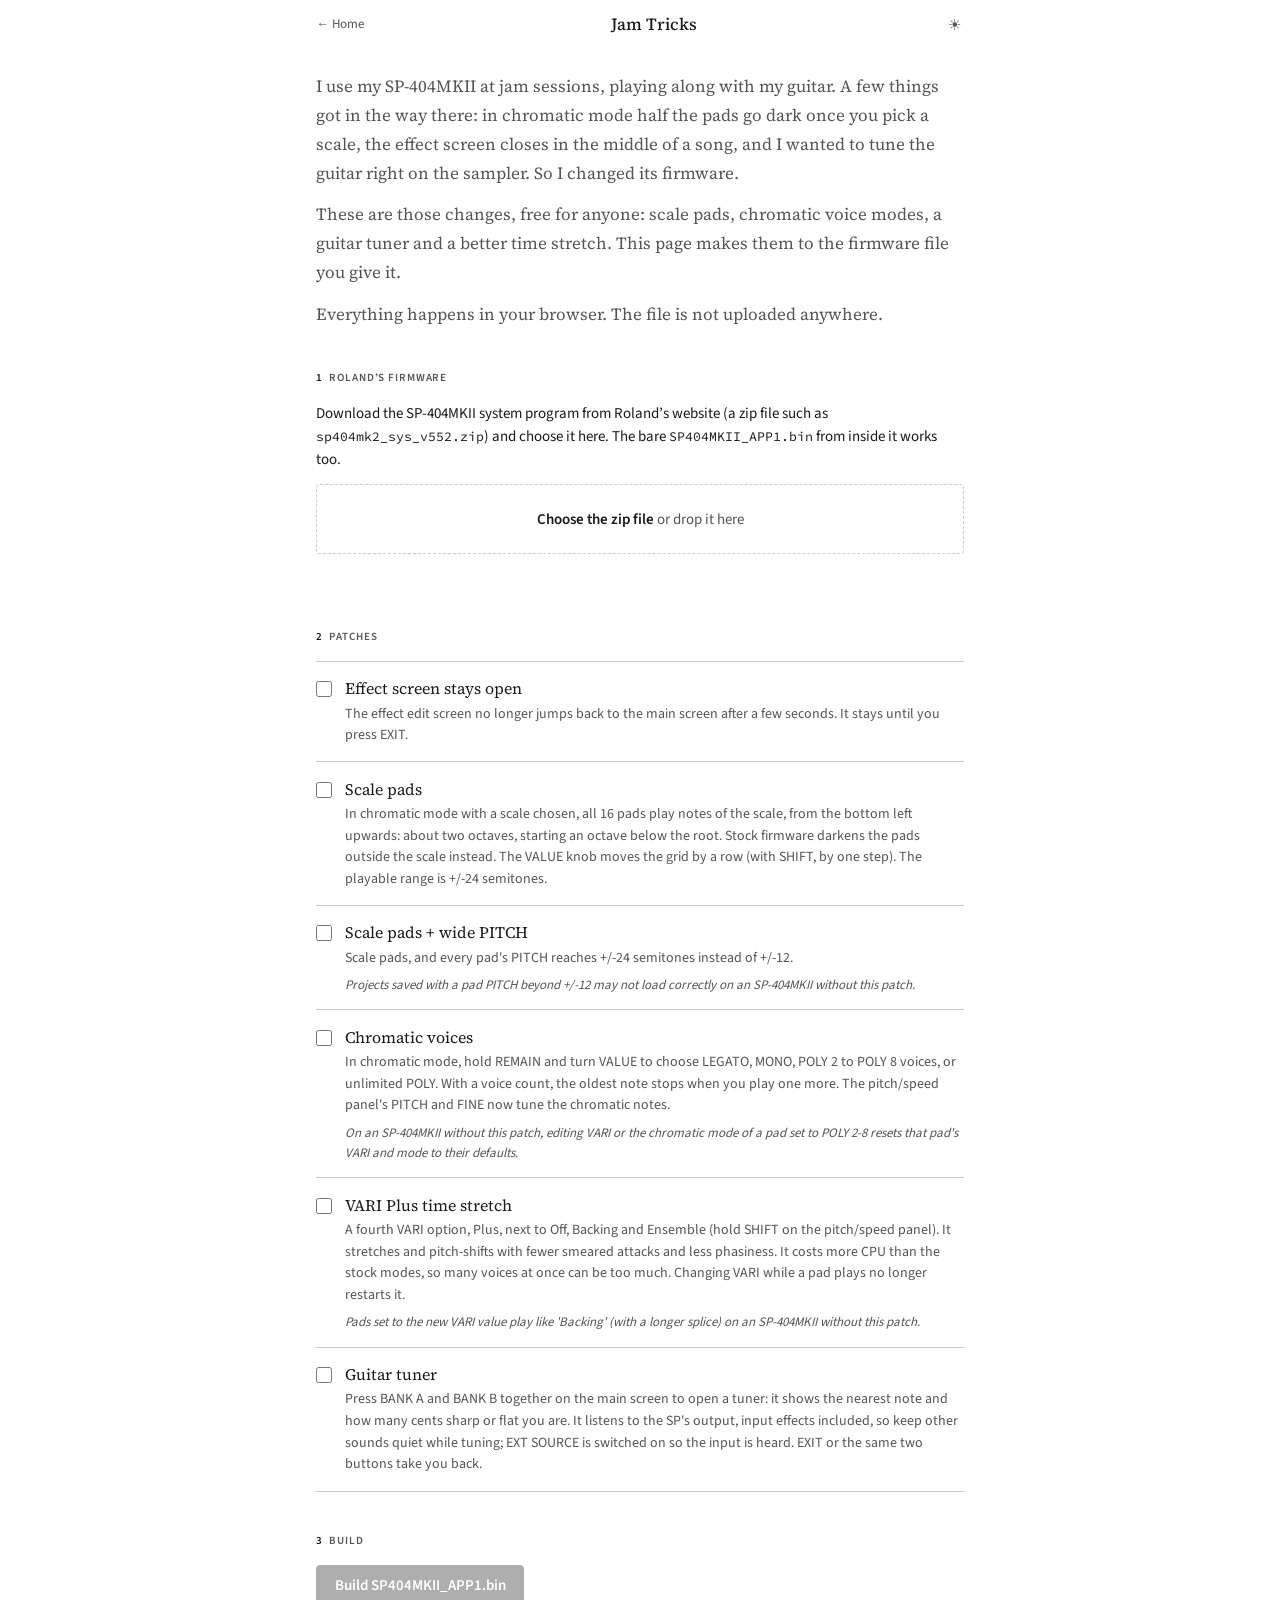
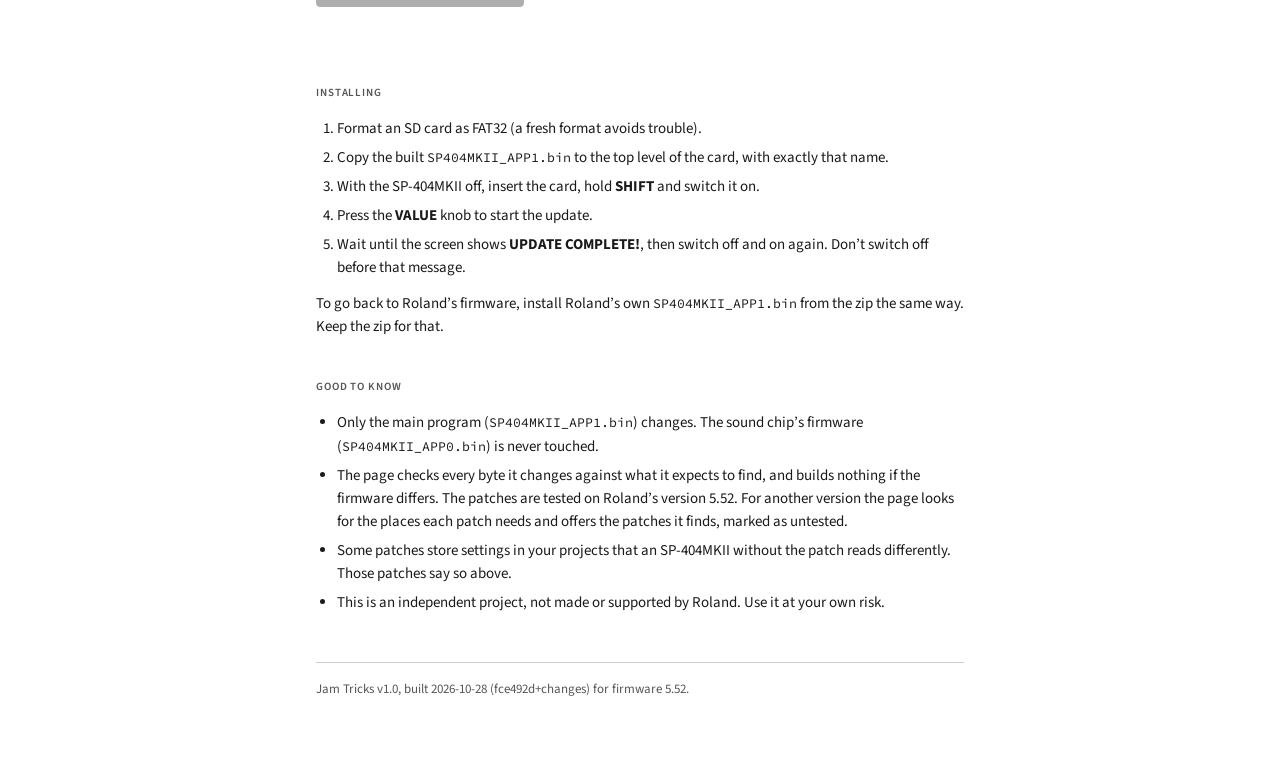
==== commit ff92a0f3: "Jam Tricks v1.0: version mark, refuse patched input, VARI Plus on 4.04-5.01 - Every image ends with " ====
--- a/web/standalone.html
+++ b/web/standalone.html
@@ -173,11 +173,11 @@
 footer { margin-top: 3rem; padding-top: 1rem; border-top: 1px solid var(--color-border-secondary); }
 
 </style>
-  <script id="patch-manifest" type="application/json">{"format":1,"built":"2026-10-28","source":"0ce7ab7+changes","firmware":[{"version":"5.52","file":"SP404MKII_APP1.bin","size":2652672,"sha256":"4a3d67711e14dcc97d50249a4eee7dd6df0251a2f37757cbbe2556c233730d80"}],"payload":{"offset":2654208,"base64":"[base64]/KAQAAgAAgqBHggnTp4IIgzysg8SwHgEgbWYABKTC1hbAi0AkpFNAJsxJMACLsRlAjDPgBOwEyFPgBPwAr+NEQMjAxbEZqRAL4EDyN+AUQAOAJTAlLACEJShtoFWiYRwFGIEaoRwWwML0GTPLnBkzw5wC/vED+g7BA/oNkAP6DYAD+g6RA/oOYQP6DLenwR25NgrAERit4U7ltSyBGG2iYRwRGa3gruyBGArC96PCHofE/AwErI9kkKe7RZUtmStP4yBKRQgDwgYBkS0/w/zJwIRhoA2ibaJhHwPPBAwErAPCZgAIrAPCYgAEhIEb/95X/VuAA8Fb6IEYCsL3o8IdXSyQgAZEbaJhHAZkAKMTQUkpAKU9L0vgAgBi/T/D/OdP4yBIIv0/wAQlLSt/4PKGRQj/Q2PgAME/w/zJwIUBGm2iYR8DzwQMBK0zQAitS0Lnx/z8n0CD07HBP9OBzT/ACCUDwEAYeQz5LQEYyRnAhG2gfRk/w/zO4RzZL2vgAIElGw/jAYiBGEmjD+MQiMkrD+Mgi//dC/zNLT/b/chtoGoABJH7nIPAYAE/wAAlA8AgG2efa+AAgEmjT+MQSUhqy9Xp/ttLT+MACu+cnShJoEmjT+MQSUhqy9Xp/v/R1r9P4wAJ557nx/z/c0CDwGAZP8AEJuOcQ9OB/wPOCExHRIPTscLnxAQ9A8BAGG9BAI0/wCAmn5wAhaOfA84IRwfEJAWPnw/EJA5lEufEBD93QIPTscLnxCQ9A8BAGlNDJ8QkDmwGP50/wCQmN5+w//oOcAP6DAPD+g1ZSSENsAP6DaAD+g4AA/oM4AP6DEAH+gy3p8E9eT4WwBUYMRnt4FkZbuTt4c7lbSzJGIUYoRhtoAJMFsL3o8E8YRwDwg/k7eAAr8NBUSr8hVEvS+ACAT/D/Mh9oQEa4RwAo5NBP8P8ywSFARrhHBx7d201LTUrT+MgSkUJ/0Nj4ADBARjpGcCGbaJhHAPAYAxArzNEQ9OB/wPOCE8fQYkLD8QkDAZVP8AAKAvAPAgCTBPAPA9/4EIFYv1NCPEoSaFL4IyA7SxtoG2jRGjpLGmggI83pAkaRRh1GDkZP8AAMS0ZP8P80T/ABDuNGYUYaaFhoAGjysQEoHNHYagwoGdFS+AgAuEIV0SxIEFgO+gHyAuoKAgJDDdHabLJCKdAALFppKtui6wsAACgm21pGDPEBDJNGATFYMyAp2NEAm2NFF9wALBXbT/BYCx1LDCEL+wT7G2gL6wkAmEdb+AkwE7EWSptYG7kBI6NASuoDCgE9tNHd6QFUA55Z5wxG1+cRShJoEmjT+MQSUhqy9Xp/v/R2r9P4wAJ55+w//oOgAP6DbAD+g3wA/oMA8P6DVlJIQ6gA/oNwAP6DwAD+g5xDAQDEAP6DEAH+g3RCAQCh8XMDAStwtQxGBUYWRgbZMkYhRihGvehwQADwVbgNSxt4ACv00AxLG2hzRfDYC0sbaHNF7NMDaAAr6dAISppYACrl2wdLGGgHSxtomEcGRN7nAL/sP/6DuAD+g7wA/oN0QgEAhAD+g4gA/oMt6Q9QAPCG+L3oD1Df+BDA3PgA8G/wFwAoYBggIGBwvaQA/oMAIChgAyAgYHC9ELUA8G75BEbwIIDzEYi/80+PML9gIIDzEYgA8GL5ABsCSQpoAkQKYBC90PL+g7C1BUYAaAAo3/gEwNz4APDMAP6D8LWBsARGA0gAaN/4DMDc+ADwAABsAP6DAAH+gy3p8EFMHt/4fIAEOAAhxOvEBaLxDAYI6wQHRUQk4AApOny4vwHxAwxP6qwMzPEDDA7rjA6u6wMOnvvy/AL7HO6+8QAPAtqWRAzx/zwM60wCrkQBMQbrggKe+BjAECliRBpEQPgELwvQBSwB8AMOjEbV2Rj5ASABMRApQPgEL/PRvejwgfA//oMQtRVIlLAVTABoJGgUSRVKFUsJaBJoG2gJaBJoG2jN6QBAEkwSSCRoAGjN6QJABKwgRv/3of/uRg3xTAwDq174BCtT+AQfY0VC+AQb+dGmRfTRFLAQvQC/rAD+g6gA/oN0AP6DeAD+g3AA/[base64]/V+f1/YBPsA8DFLBPsB8exGT+rgfoP7AFBtRs7roB6D+wEDyRfB66MRACMD8AEAGrFzRay/ACABIAEzDPgBC6NC89GORay/ACMBI4xC2L8AIyOx0wcC1QEjDfgBMGtGIkYAIThG//dz/wAiDesEAwX4ASudQvvRFksAIQElQPIBHBhoAx0A9qwgGmgSaGKxU/gELDKx0vhcIQMqAtFKHC34AsAN+AFQBDGYQgHxAwID8VgDAdCiQufba0YiRnEeOEb/90X/QbDwvQC/GAH+g9NNYhDAAP6DDktP8OAiMLQcaFNpIWiQaQPxAQwlaI1CBtAhaJBpDPsBMzC8GBpwR9L4BE1kAfbVlGmEQvPZATGQafDnEAH+gzi1QEsMRhtomEcEsTi9//fX/z1LPUrT+NAS0/jcUpVCQ9FP8OAk0/jUImVpZCSCGgX7BESiQunT0/jYQrL1en/D+NQCw/jYEqHrBAEF0zBLo/sCMpIJsfvy8cH1enEqSylKsfV6f9P44DKov0/0enEh6uFx0+sBEEi/AzAD66ADwvjgMtL45EKhQiTbDyAAKwxGuL8bGML46AIYERpLASLD+ORCveg4QAjnw/jUAsP42BLD+OhCw/jkQsP44ELD+Nwi0/jcMpNCoNAiRiFGIEa96DhA8uYAK9L46CK4vw8zGBE6sQhKIUbS+OgyATvC+Ogy0+cUPIRCIUa4vwFGDEbM5wC/FAH+gwDw/oNSVEVN001iEARL0/gEMRuxW2kLsQhGGEcAIHBHAPD+gwVLCEbT+AQxG7GbaQuxEUYYRwAgcEcAvwDw/oMJSxC10/gEQUSx4GkAKALdBksbaJhHI2gDsZhHAksCIsP4DCEQvQC/APD+gygA/oMDS9P4BDETsVtoA7EYR3BHAPD+g7D5ADBwtQRGgrArsUtNTErV+AARkUIW0EpJACJHSyBGR00JaMP4AFEBkd3tAXrD+Awhw/gIIcP4BCEX7pA6ArC96HBAGEcBKxPQ1fgIYU6xMmgCKwFGMEaSaFjQArC96HBAEEc3SxtoAZMCsL3ocEAYR9X4BDEAK/TQM0tB9mwgG2iYRwZGACg80EH2aCIDHwAlAkRD+ARfk0L70StLMEYbaJhHJUsqSipJEGjD6UhVA/WUcyhNGhhSWUP4BCuLQvnRHkshRiVIJUrD6XwCJUglSsP4+AHD+AAiJEgkSsPpgQIkSiRIw/hEIiRKw/g8AjBGMmDD+Ahh0/gwMQKwvehwQBhHD0sgRsX4BGGr55BHM2gERjBGW2iYRxlLACJP9v1xG2jF+AghG4ibsotCAdDF+AQhIEYCsHC9AL8A8P6DRUdBUBgA/oMIAP6DEAD+gxQA/oOA8v6D2A4BfNkO/oPJDv6DeQ7+g/EL/oP1Cf6DDQr+g1kK/oMpCv6DKPH+gzQA/oMLS9P4BDEQtQxGI7EbaROxCEaYR1C5IiwB0AAgEL0ES9P4CDETsQNLG2iYRwEgEL0A8P6DIAD+gwtLDErT+AARkUIK0cP4BAGCsNP4CDErsQdLG2gBkwKwGEdwRwVLXSAbaAGTArAYRwDw/oNFR0FQJAD+gxwA/oMFS9P4CDErsQRLgrAbaAGTArAYR3BHAL8A8P6DIAD+gwNL0/gMIRK5ASLD+AwhcEcA8P6DBksHStP4ABGRQgXR0/gIARix0/gEAXBHACBwRwDw/oNFR0FQAUsbaBhHAL8sAP6DAUsbaBhHAL9EAP6DAUsbaBhHAL9IAP6DALWFsACRBUnN6QEjBpoLaGlGA5KYRwWwXfgE+0wA/oMAtYWwAJEFSc3pASMGmgtoaUYDkphHBbBd+AT7UAD+gy3p8E+LQomwm0YSngCQXN2j6wEOASMCk5ZCUN0BI6LrBggDkw7rCAeURghG3/iooBNGzfgE4C3guOtHD0/qRwU03AKaR0SMGAGalUIv3R1GoEId0KxFG9CBQgpGqL8CRohCuL8IRmNFGUYEkqi/YUZjRQaQuL9jRgWRAJgEqQeT2vgAMJhHufEADxXRrEYgRitGIUZZRQi/s0IMv0/wAQlP8AAJyNEdRgxG1ecMRgGaF0QDmp0Yy+cJsL3o8I9P8P8zpusCCAOTrOeh6wMOT/D/MwKToOcAv0wA/oMNSwAhMLUdaIWwBEaoRwAgACEKS83pAAF/ID8hG2jN6QIBaUYgRphHb/B/QSBGK0YFsL3oMEAYR0QA/oNMAP6DcLUMS0Rr0/gEUYyx0/gMISKx0/gMIQE6w/gMISBG//fP/y2xq2gbsSBGvehwQBhHcL0AvwDw/oMQS9P4BDEQtQRGgrAbsdtoC7EIRphHC0vT+Awxe7Fga2ixCUsbaJhHIEb/983/B0tgaxtoAZMCsL3oEEAYRwKwEL0AvwDw/oM8AP6DQAD+gwJL0/gMMQO5cEe15wDw/oNwtQxLRGvT+ARRjLHT+AwhIrHT+AwhATrD+AwhIEb/94P/LbGraBuxIEa96HBAGEdwvQC/APD+gxC0A0wkaKRGXfgES2BHAL9UAP6DELQDTCRopEZd+ARLYEcAv1gA/oMQtANMJGikRl34BEtgRwC/XAD+gxVLFkrwtRxolEID0L3o8ED/91C7XGiERhFOBPEgBdz4AHCmRtz4IDABNDqyzvMKDqVCDPFADALrJ0IC6yNCAvqD80PzjwMm+B4w6NECS11gvejwQP/3LrsA4P6DQ1RJUADh/oMQtcixFEkVSwpomkIT0AAkE0sUSkxgI/gCS5NC+9ESS0/0K1AbaJhHC0sAIQtKmGDZYBxhGmAQvQdLCEoZaJFC+dEYYJpoGrGYaAhLG2iYRwFLACKaYBC9AOD+g0NUSVAA4f6DAPH+gwgA/oMMAP6DuUu6ShlokUIB0AAgcEeaaAAq+tAt6fBHhkaYaFxohrABRrNNpPXLYsLzCgMBMjX4EzCUQhuyB+6QOvju53rh7AF68dEA9YBUA0bf7apq8+wBepxC5+6navnRAPWLUwD1y1Gf7aR68+wBeplCp+6nevnRnUux7gBq0+0DeoPtA3pn7oZ69O7HevHuEPoI1d/tmnq07ud68e4Q+gHdAiIaYZFLGmkAKkDwEoHf7ZR69O7navHuEPoA8fCA9u4AagpGA0YdRtPtAXoIM5XtAHqZQnfuh3pn7qZ64uwBevHRAPUAWkLyYBVC8hBo9+4AWgr1wmOf7YBqn+2CWgVEgERP8AQMT/D/NwEmQvIQacPtAFqf7Xh6C0YM6wMC8+wBetLtAGqdQnfu5nqn7qd689E27gdqCOsMA7XuwGrx7hD6QPOwgAfukGoFLvju53pn7od6h+6GeoPtAHpA866AAC/A8q+AAOuHA0tE0+0AerTu53rx7hD6KtU3RgE2DPEEDLb1ln/F0QAvgPKqgAr1xWpC8ixiBicHI5rtAHoCREDyKxHS7QB6BDL07sd68e4Q+gLVsO5neh9GATOLQvHR3+1RerTu53rx7hD6QPGEgH0eegAN8QQMT+pFCAMy7QAI8QQJRkZHRp/[base64]/9mavBS5/92Ovt+4AelTnATYM8QQMJ+e07sV68e4Q+j/1Va9U5xppAToaYQEg4eff7QZqz+e39ZV/f/dzr/XnAOD+g0NUSVAA4f6DAAAAAAAASEgAAMhImpkZPs3MTD4AgLtGcLWEsE/wAAwERhNOAa2uRqb7ATIIRgzxAQzSCAkoAuuCA6HrQwMRRgPxMAMO+AE7Atm88QsP69EF6wwDYh4T+AEdq0IC+AEf+dEAIwTrDAAE+AwwBLBwvc3MzMwt6fBHjLAcRhN4B0YN8RAJiEZNRiuxBfgBOxL4AT8AK/nRAapP8AAOGkkWRoX4AOCh+wQ6I0ZwRg7xAQ5P6toKCSsK64oMpOtMDFRGDPEwDAb4AcsD2b7xCw/p0QogAusOA2keE/gBTZNCAfgBT/nRICMCMBSZBfgOMChE//eS/0tGQkYAIThG//d+/QywvejwhwC/zczMzC3p8E8MRpGwACEGRv/3VPyuSa9LACLR+ACQH2gRRkhGuEeARgAiASFIRrhHuPEJDwDyC4IPKJS/ACcBJwAvQPAEggDrCBijS0BGG2iYRwVGACw90AE8ACgA8BGCxOvEBGMAGSsA89yBCKpP8AELmkwN8TUKT/AgCQKSmgCYRg3xIwwD8QEOAvAPAo34InCiXI34ISDD84MColyN+CAgDPgBnGFGVfgjABwjIPoD8gQ7AvAPAqJcAfgBKxod9dGM+AhwDPEJDNRFAPCtgXNG5uesI4JJA/sImQirGkYCk1MjEEYC+AE7EfgBPwAr+NF8T0/qKBEI8A8M3/gIsnlcBa8M8QEMEXC+Ri0hUXCr+wwqYUYBM0/q2goJKQrrigKs60IC1EYC8TACDvgBKwHZCyvs0foYgRwS+AHNukIB+AHP+dEDMwAiT/AgCsJUGERSRmRLAPgBKxP4AS8AKvnRkkZBRgJw//fS/gKbUUYBIjBG//e+/FxLASJ/ITBG//fM/AAtAPBugapoCiHZ+NQwMEYAklZK//fo/ipq2fj8MBMhMEYAklJK//ff/ipp2fjYMBwhAJIwRk9K//fW/mltTkpIIwKdrEYF+AE7EvgBPwAr+NG+RghG3/gssStwzfgMgKv7ACiBRppGATNP6tgIufEJDwjriAKg60ICQEYC8TACDvgBK0DyKoELK+nR3fgMgE/wCgr6GBL4AQ26Qgz4AQ/50TZIqkTf+NzgoPsBIDRKovsBEiAhgArpUhILPUYAIa77AjmURgExT+rZCbzxCQ8J64kDoutDA0pGA/EwAwX4ATsB2Qsp69F7GArxAQIT+AFdn0IC+AFf+dGLHCFKLiUAIQr4A1BTRKL7AMUZce0IovsFwtIIAuuCAqXrQgIF64UFMDKg60UAWnAA8TACMEaacHMi2nAlIgKb//cZ/BJLEkgbaAP1MGIm4AC/hAD+g4gA/oOYAP6DKEH+g9hA/oM8Qf6D4ED+g+RA/oMAQf6DBEH+gwhB/oMMQf6DiYiIiPEZdgXNzMzMwAD+g3RCAQBYM5NCAPCsgB1oAC340FloCWgBKfTRKViIRfHRVUlWIgKbnEYD+AErEfgBLwAq+NFRSb5GGnBoXN/4ZJHAsqn7ABqARgEyT+raCrjxCQ8K64oBoOtBAVBGAfEwAQ74ARsB2Qsq69G5GBH4AQ2PQgz4AQ/50QAhmVQTREBJICIYRgP4ASsR+AEvACr40RpwvEY7St/4DIGpXMmyqPsBLolGATRP6t4OufEJDw7rjgKh60ICcUYC8TACDPgBKwHZCyzr0ToZEvgBHbpCAPgBH/nRACIYGRpVICQqSwD4AUsT+AFPACz50QRw1fjcEP/3hv0Cmy4iIUYwRv/3cvsiSyNJMEbrWGlYIkoAkTch//ek/RGwvejwjwKbWkYAITBG//df+7vxNw/z0LjxGA8L8QkLCPECA3/0Ga7q5xZLASIAITBGEbC96PBP//dKu934DIDY5hFLEyIpRjBG//dB+9fnDksuIgAhMEb/9zr70OcKS+TnAL8cQf6DYEIBABBB/oNhQgEAFEH+g7RDAQDAQwEAGEH+g8xA/oPsQP6DJEH+g83MzMwAAAAA/e7AewC1F+6Qyru7uO7ne7zxAA8w7kcLt+7AC1XbyWrf7VJqjERSSaH7DOFJCwHrgQGs68EhQvL/fGFFGL9LHADrgQECKgDrgwDR7Sh6AZuQ7Sh6+O7nerjux3o37md65+4AemfupnrD7QB6W9Df7UF6ApvD7QB6XfgE+8tqAiqf7Tp6nEQ6S6P7DBNP6lMzA+uDA6zrwywBmwDrjADQ7Sh6+O7nemfuh3rD7QB63tEA9SBAApvQ7UB6+O7nemfuh3rD7QB6XfgE+7zx/z9B0ctqJ0nf7Sd6ofsDwZ/tI2pJCwHrgQGj68EjAOuDA9PtKGoD9SFD+O7mapPtAHq47sd64O4memfuhnoBmwIqw+0Aet/tGHqs0eDuB3rf7RNqZ+6meqXnAfUgQQD1IEACm9HtQHqQ7UB6+O7nerjux3o37md65+4AemfupnrD7QB6XfgE+5/[base64]/99EAIAAhACUCRgtGW/glYMb7xiNa+CVgAjXG+8YBtfWAf/PRFhjf7Z1quO4AKp/tnHpD6wEDBu4Qag2tBZQH7pA6uO5GavDuQkoam/ju53osRrDuQhrd+AiQApOn7qZqJu4HarTsAUq07sFK8e4Q+hDZ2fgAMBqZo/EIAggzkUK4vxFGG5qTQohGqL8TRotCAZM82hCrCfEECZxC4tEcmwKYw+0ASh2bg+0AKhGwvejwjwObfEhaGASb22oTRKD7AwJSCwLrggKj68Iib/AAQwvy/jYLRAvrQwMI4AEyI/gCX7L1IF8IvwAis0KJ0ATrggC88QIP0PigEE/qYTXt0QD1IEDQ+AABAUSNE+bno+sBDgObWBgO9QB1QPETgwAiC/L+M0ZCEUYC4JZCAPDCggEyI/gCH5VC99EL8v5xXUY7RgHrTgG+RjP4Ai+ZQqP4IiT50QAgACECRgtG1fgAZAg1xvvGI9X4/GOvQsb7xgH00RUY3+1KKp/tSjpP8AAGQ+sBA9/tSTrf7UkaB+4QWt/tSAoF7hA6zekGSd34BJDN6QjHlrG++f4zFe4QGj75AiwD+wPzAvsSMhfuEDrTGEHr4nIH7hA6Be4QKvMHT/AAAE/wAAFP8AADTL8O8iJHd0YERg1GB/EEDAGWV/gjYFv4IyDC+8ZFXPgjYFr4IyACM7P1gH/C+8YB79H47sVqAZ747kd6tO7jaubuonrx7hD6Z+6DekDx64H07uN68e4Q+gDxKYK07uFq8e4Q+kDyKYIjGGfuhnrx7ud6Bu6QOkXrAQMF7pA6+O5mavju5Vrl7qJqZu6Dasbup1r07uRa8e4Q+gXdsO5EKs34CIDw7mVKCPEBCAE2DvECDshFid3d6QZJ3ekIx/zmOED+gwAAgE8AAIAwzczMzF9wCTXMvIwrAAAAAAGbo+sIAwP1gHq69eh/APOWgQObq/ECBwv1AHbN+AigACsYRri/2B0Em8AQ2WrPS6DxgALAAE/qwg4A8gFJrvEHBQ7xAQ4ALay/SBkIHKP7AFNbCwPrgwPN6QUooOvDI7hGrvEIAgAlCOABM1VEs/UgXwi/ACMBMnJFEtAAKgTrgwD429D4oHC88QIPT+pnOuvRAPUgQND4AAEHRE/qpzrj5wLxCA7tEM5FKPgCX9jR3fgIoAv1/3WsS6lG3ekFKEJEzfgUgE/qwg5SRK7xBwDXAA7xAQ4AKKy/ChgKHAE3o/sCE7hGWwsD64MDouvDI67xCAIAIAjgATNQRLP1IF8IvwAjATJyRRLQACoE64MB+NvR+KBwvPECD0/qZzrr0QH1IEHR+AARD0RP6qc64+cC8QgOwBDGRSn4Ag/Y0d34CKC2Rt34FIAzRgXrSgpdRjP4Ai9TRaP4niP50QAiACMAJwvxBAoQRhlGoUZb+CdAxPvEAVr4J0ACN8T7xCOAL/TRhxjf7Xpqn+16ek/wAAJB6wMDBu4QekxGEEYH7pA6uO5GagAj+O7nehlGp+6maibuB2rV+AByCDXH+8cB1fj8cbVCx/vHI/TREOsCCUPrAQMF7hA6AZtDRcDyR4G47gA6ACUKqwHukJrf7WE6Lkbw7kNqn+1fSt/tX0rf7V8qn+1fKt34BJACk83pBUyWsb75/jEV7hAaA/sD8j75AjwD+xMjEe6QKpoYQevjcwHukCoF7hA68gdP8AAAT/AAAU/wAANMvw7ynjd3RgRGDUYH8QQMAZZb+CMgV/gjYML7xkVa+CMgXPgjYAIzgCvC+8YB8NG47sV6AZ747mF6tO7kaufuI3rx7hD6Z+6EemXV9O7kevHuEPoA8Z6AtO7iavHuEPpf2SMYZ+6GevHu53oH7hA6ResBAwXukDq47kd6+O7lWqXuo3on7gR6x+4nWk/qyAUNqQKaACNP8P808ewBevTu5nrx7hD6B90QaEcbKBoQLwLcECjYvxxGATMEMgMr7NEALD3bEKsD64QEVO0DevTu5Xrx7hD6BdVE7QNane0NOkT4GFwI8QEIATYO8QIOwUW/9muv3ekFTPHkCPHQA0/06HoBk2Pm9O7hevHuEPo/9huu8O5gWizm9O7ievHuEPqf2PDuQlqx583MzMwAAIBPAACAMF9wiTTMvIwrAAAAAJ3tDnoQqt3tD3q07sN68e4Q+ky/ASMAIwLrgwIS7QN69O7HevHuEPpUv/DuR3oCI/Tu51rx7hD6tN0QqgLrgwND7QNane0NOkP4GFyq5/fuAFru5ffuAFp451/tGFro5Rubw/EHA9sQW0IBk4PkGptbQtsQw/EACHfkBJuBGClIlULbahlEoPsBA0/qUzMD64MDoevDI3/3M60C8v8WzekG6AvrRgbd+BSACeABMwEyJvgC77P1IF8IvwAjlUIQ3QjrgwC88QIP0PigEE/[base64]/AACoNiT/AACwNjAPHYAYNjgPhEMID4SDADZcD4WDFuS8RiQ2JP8P8zAmJDY2tLwmHDYwDxWAOCYQJkwOkEq8DpAqvA6QCrQ/gEK4tC+9EAIgaZX0tAIJNGDZLLZAEhn+1aSw6bW01bbQP1IFMbG6X7A1RkCwTrhASj68QjA+sCCoJFwPJHgQac3Ebf7VVa52rU+FCQ1O0Qej1G3+1SOkhG3+1RKp/tUSqf7VE6DpvN+DCgD5IQlgXrjBZGSk/qjBkM8QELovsGcuJGsO5net/[base64]/wAEsDRguRzekJXB7gAL8AAAAAAAAAAFRTWDHNzMzMyvJJcWB5/v8AAIAxAAAAMQAAgDy9N4Y1BksiPpW/1jMAAAAACfEBCZlFc9AJ8AcMBOuMDNz4+BBZRfPRnO1Oetz42BC17sB6ACm4vz8x8e4Q+k/qoREA8WuC3PgYcTgdUEWA8hOFeRoH8QUOjgG5Hbb14V/[base64]/AZlFzPj4cIvRGEYLmRNG3ekJXAExDJqy64Efv/bargab3fgwoMP4OMDD7RB63ekPJg6Zt+4AezCYC2pD7Bg7u+7JiwH1oDOT7UHatO5Hi4ZLt+7Iq1NEt+7NmvHuEPoj6uNzGL8BJBOTBr8AJAEjACMAKAqTBPECA0DzOoeyHt/te6rf7Xu6m0YIkgAin+15uolGn+15yt/tfcoNnQeSEpQR4JtqACtA87+AATsGmpNiACsA8LmAACUHmzCaATOaQgeTAPDng/3uxHsX7pA6W0RTRYDySYQALQDwIIIGm5PtAlv97sV7F+6QOltEU0WA8kuEFasGnAqesO5ECwGTFKv37gA6QkYhRkhGAJMzRv/3OfmU7QY68O5japTtCHpz7sM6F6tj7gN6IUY37gd6AZMWq7DuRQvj7qN6SEYn7iN6AJMzRuPuB3r07up68e4Q+nf+qnrx7ud6xu6nKv/3Evnd7RZ6ne0Xep3tFCqd7RVqY+4netTtB2oj7gd6Ne4IW+LuI3qm7iN6du6DaoTtAlvE7QZqZ+6ieifuInrN7RR6je0VevXuwHq27gB68e4Q+sDyj4F37od69O7LevHuEPoA88qB/e7nehfukDobsgiauPECDyL4Aj8IkgDwhIEGmzTuCEuT7QR7g+0ASznuB3uD7QR7AC0/9FSvBpv37gBqk+0GarTu5mrx7hD6wPJjhgaaACOC+EQwk2qS7QJLACuC7QBLP/dBrzTuR3u37scLte7ACvHuEPpMv/HuQNrw7kDa9O7M2vHuEPo/9TSvBpv97sR70/hYURttF+6QaqtCQPN9gQaZG+AB2P//X3CJMAD+/8YA/v9GAADwQgAAgEO9N4Y1AAAWRQAAAEQAAPBDAAAAAAE1nULB+FhRAPBfgQXwBwI2MlH4IgCwQvLbq0LYv0/wAFAq7izqoOsGDvTu7Nr97s568e4Q+hfukCoC8j8RDEYC2HFF//btrgAtA90HO6tCQPMAgk/wYEGxQtS/T/AADE/wAQx0RQLbsUJA8yyDACMJkwabOu5NepPtCWpn7gB6MO5GarXuwGrx7hD69e7Aeki/se5GavHuEPoA8RmBX+0qevTu59rx7hD6APNAgQmbACtA8COBte7AevHuEPoA8WiDAvWgc67rAwMH7pA6+O7nasbuinpf7Txq9O7mevHuEPpA8RiBb/AAQ5lCENC88QAPDdCJGwbukBr47uZqxu6KWvTuZ1rx7hD6SL/w7mV6X+1KarTu5nrx7hD6Lt1f7Uxqdu7tasbuh1pf7U5q9O5nWvHuEPq07uZqSL/w7mV68e4Q+gnVdu7Gaobuh2r07kZ68e4Q+nb+J3of7VlqNu5tasbuB2r17sBq8e4Q+gXd9O5mevHuEPp2/qd6t+4AevTux3rx7hD6APNOhQAjj+HIHFBFv/Z2rc4eAfEEDh/taXom6uZ2tkUM208dMEYA8B8FATAE64UFuELV7RZqN+4mevTRrusGBtZFzPgYEQbxAQYG7pBq+O7maofuJmqM7U5qv/ZPrQ9GbeXd6QeTtfXhX//2R60HRrXl9O7CavHuEPp/9xWt4muq6wICkgGy9RZvf/cNrQDwBwKnTgEwBOuCAsL4OGFv8ABGwvjYkML4GKHC+PhgIGXE+Dyg+OR37sd69O7revHuEPp/9XGum0tz5t3tFXq27gB69e7AevHuEPom23fuh3r07st68e4Q+gDzwYH97ud6F+6QOhuyEZoHmSL4ETBg5hWrsO5EC0JGBpkBkxSrSEYAkwqb/vco/93tFHo05oAB3ekHk8z4+ADo5Hfux3r07ut68e4Q+tnVfkvc50f2/3M35k/wAFCo5t/te3r07ufa8e4Q+kDxz4AJmwArP/Tnrt/tdnr07mfa8e4Q+gLdvPEADyXQ3+1yevTu59rx7hD6Hty17sB68e4Q+gDxn4Rv8ABDmUIA8FyCvPEADwDwWILf7Wh64uaxQgDzsIAJmzu53+1lerTuZ2rx7hD6APEogqrrBgPx7kB6QDij6wsD/e7neoQbs/XAX6i/T/TAUwuTF+6QOgfukEr47ufq9O7O6vHuEPoA8TaB3+1UagP1SHAAK6P1SHcMkEDzpICy9YBvEUbf+DzBuL9P9IBhC5oB8RAAA+vDAQPrQQGs+wHBousADAyayQiURai/lEZhRai/YUZP6mMMvEUIRLi/vEa88SAPuL9P8CAMjEWov4xGcEXA8giBHywA86eB+O7memfuinr97ud6F+6QOuAagUKovwFGYUWsvwAjASMW7pAqHypJ3QArR9Ezm0JGSEYEkxerA5MWq83pAMECkzNGBpn+9xf/3e0Wep3tF3oDRvTuR3rx7hD6SL+w7md6oeBrHgaZb/AATAPwBwMB64MD0/j4EGFFP/T1rdP42DAD9ZZjmUK4vxlG7OXf7RF69O7n2vHuEPpA81SBsUJ/91qvCZsAK3/0Vq/f7Qh69O7n2vHuEPo/906vA+YgIwaak2K15AC/AACAvwGA//8AABZFAADwQwAA8EIAAIBDAAAAROABAADNzMzME5rf+CzDsBo6RgycoOsLAAg4sPWAX6i/T/SAUMD1gGCHQri/AkZv8BIAA/sA8FtCjPsAzsAXb/AfDKDrrgCQQri/EEZkRai/ZEYAK7i/ATOmRlsQW0KjQqi/I0aDQri/A0acRoMZi0Jv8ABDwPLfgJlCAPBngQAjFu6QGh8pQPNhgQArQPBegTObQkYGmQSTF6sDkxarzekADAKTSEYzRv73dP6d7RZ63e0XegNGtO7nevHuEPpYv7DuZ3rf7Z169O7n2vHuEPpA8WKBCZoAKkDwHoN37u163+2Nat/tjVpn7qZ6h+6larTu5mrx7hD6QPNqg7Tu5nrx7hD6QPENgwabk+0AS5P4RFCD7QkKG+TO7op6/e7nasbmR/b/c0DmACMI5wabACESnBprDZUNmwAradGw7kRb/e7Fewrx/zoOn3VOF+6QOhsbEDuTQri/E0ZTRai/U0a48QIPo+sCBAaa0GrX+IggAOsDBSJEx/iIIKb7BWJP6lIyAuuCAqXrwiJP6tIWume+ZQrRB/UgRcX42CDV+Oggxfi4YCJExfjoIAaaE2MTRg2ag/hIIMm5/e7Ee1hKF+6QOgNEovsDElILAuuCAqPrwiMOmtsKAuuDAxtsMZoHmBNgGbC97A6Lvejwj0/w/zP05wabW2tbGxi/ASMJk87kBpsBIQ2VGmsNmxKcACuV0Aabk+0CWwjgeRo4Ro0BfOUGmwEhEpwaaw2VtO7EW/HuEPqF1ILnmUIA8IiAiBuERay/ACMBIxvnBpvT+Diwk+0ASwvxAQGT+EQwiAENk//32rkJmwArP/S8rOTlA/Xwc6NC//ZUrt/tK3pq7id69O7n6vHuEPr/9kquB+6QSgaaASPf7SVquO7ne4L4RDAjSzfuBHvC7QZq02GC7QJ7BpoAIwElwu0IapNi//dJu7HuR3qU5N/tHXr07ufa8e4Q+n/10K217sB68e4Q+gDxYIIC9aBzrusDDgfukOr47udqxu6Ket/tDmr07uZ68e4Q+j/1nKzf7Qt6tO7nevHuEPoA8yaC/yNh5jMzcz8AALREzczMzAAAwEIAAAAAq6oqPAAAgEO9N4Y1Z2ZmZgAAFkUAAPBDAACAMQAAADFf7QV69O5n2vHuEPp/9z+uFu6QOh8rf/c6rjObSEYGmQSTF6sDkxarzekALgKTQkYzRv73Cf2d7RZ63e0XegNG9O7HevHuEPo3/id69+4AerTu53rx7hD6QPOlgV/[base64]/tQ3q4vwEi008mRqNhCZIAIpTtAEsRRg2SNe4EW83pCyKE7QdqhO0CWzDgvvEAD4Dyz4DzarjxAg8DRKf7A1RP6lQ0BOuEBKPrxCMJ64MD0/igQEXQB+6QSvju53pn7qZ6sO5nagycDZ2+7uhqFu4QOgP7A/McGUXr43PN6QxDATEJmwEwDvEBDotCQdAAKMzavvEAD/Pb82q48QIPc0Sn+wNUT+pUNATrhASj68QjCeuDA9P4oEAf0AfukEr47ud6Z+6merDuZ2oLnL7u6GoW7hA6A/sD85oYROvjcwuTzucD9SBD0/gAMeMYB+6QOvju53pn7od6s+cD9SBD0/[base64]/T/AADgmbvPUgXwi/T/AADItCP/RXrwnrjgW48QIPCeuMBNX4oHDU+KBgT+pnME/qZjPE0QX1IEUE9SBE1fgAAdT4ADE4RDNEgBObE7fnte7AevHuEPoa1d/tL3oq7ifqUub17sBq8e4Q+n/1zq3f7StqyuW17sB68e4Q+jbU9+4AerTu53rx7hD6P/c7rvfuAGqf7SNq3+0jejbux3rn7gZ6/e7nevju53oq7ifqK+b97ud6F+6QOgE7PeTf7Rp6//dxuvfuAGqf5ZtqACt/9+2oATsGmpNi//fouLHuR3r/9127ACMZRgeT0uQGm11jk/hEUJPtAEv/99i4se5HepzlAL/NzMzMAACATwAAgDBfcIkwzLyMKwAA8EQAAAAAAAC0RAAA8EMAAIBDtO7HavHuEPqj3ZXkLenwQQRGHkiGsA9GAGgWRh1G3fgwgIFCL9AaSxtomUIQ0CBGAPB0/SBGF0wrRjJGOUYkaM34MICkRgWUBrC96PBBYEcRSxto4mkDKunRACvn0AT1oDLS+AARACnh0CBGAiQDkzpGM0bN+ASAAJUClP73kP4GsL3o8IEFSxto4+fkAP6D3AD+g9QA/oPgAP6D6AD+g/C1HkwPRoewFkYhaB1GBEaPQjDQGksbaJ9CEdAgRgDwLf0YSStGMkYJaCBGBZE5Rt3tBXoX7pDKB7C96PBAYEcRSxpo42kDK+jRsvqC81sJACrj0AT1oDHR+AARACnd0CBGASQDkjpGAZUAlgKU/vdH/gew8L0FSxpo4+fkAP6D3AD+g9gA/oPgAP6D6AD+gwApMLUERoWwA9otI0lCBPgBOwGoT/AADBJNhkaF+wEjyhcM8QEMwuujAgLrggOh60MDEUYwMw74ATsSsbzxCw/s0QDrDANiHhP4AR2DQgL4AR/50QAjBOsMAAT4DDAFsDC9AL9nZmZmACD998O8AL8ZSxpK0/iIEpFCELUE0AAhw/iIIsP4jBITS9P4jDIEKxzYE0sbeMuxD0sAIm/wAQEQSBFMw/igIgBow/iwIiRow/i4EiUhoEcYuQxLASEbaJhHASC96BBA/feUvAJLACLD+Iwi4OcAvwDw/oNFTlVURED+g5AA/oOUAP6D/AD+gzEoAdAAIHBHOLUSSxt4A/D/AAO5OL0QTG/wAQUPSgAh1PiMAg5LATCi+wAsDUos8AMODuucDKDrDADE+IwCxPi4UgP4ARuTQvvR/ffH+gEgOL0Av0RA/oMA8P6DzczMzJDy/oOg8v6DxUrS+IwyASst6fBPBkYt7QKLibAA8N6A0viMMgErCdnS+IwSAjkJsL3sAou96PBP/fdsvrlJZCPR7SGK0vi0UgP7BfMI7hA6uO7IijjuyIq17sCK8e4Q+gDxGYH27gB6n+2verTuR4p47id68e4Q+v3u53o3/giKF+6QSgAhMEb996D6p0sBIgAhMEb997b7pUt/ITBGASL998T7nksHITBG0/igMgArAPASgfXuwIrx7hD6APEMgf33hPqbSu8Xm0uC+wUSMEZAIQ3xCAjH62IHDiIH60cMpeuMBQPrhQNbaP33lfsAITBG/fdr+jlGQEb/99n+Q0YcIlAhMEb99337oxwEK0Dy/YAALEDz+IArIw3xCQCN+AgwIUZv8DEF//fC/mMhQ0YcIgGAACEwRoBM/fdj+zQif09P8DgIeyMEITBGAJL992P6h/sEMeMXT/A2DDIiw+shEzBGQDMALQDwrIAKNRlGzfgAwATyTiT99076PC3o0d/tcHoxJZ/taHo0JyjuJ4owRisiAJXI7gd6/e7nehfukEoE8UAIBPFBAwTxPwH99xP6Q0YqRgTxPQEwRgCX/fcr+kNGKkYE8UMBMEYAl/33I/oJsL3sAou96PCPDfEICAAh/ffz+VhKUiNARgD4ATsS+AE/ACv50VRLG2gbeAArW9ABIf/3VP5DRgEiACEwRgAl3/hIkTYn/ff0+gLgATUQLSLQBfABA2kQFfgJoAoiw+vDAzBGX/qK+gCXA+sBEwPxAQucHVlGI0b999X5uvEAD+TQATUjRsrxNgJZRjBGAJf997n5EC3c0QclACQhRkBGATT/9xz+KUZDRjgiMEb998r6CCwF8RAF8NEJsL3sAou96PCP9u4Aep/tLXq07keKeO5nevHuEPr97ud6SL+w7keKF+6QSuTmJksbaBl4ybKf5xlGMCLN+ACABPJOJAol/feh+Tzn/fd4+R5LDiIwRkAh/feY+jBGACH99275NCJ7IwQhMEYAkv33jfkJsL3sAou96PCPQEYK5yYiViMqITBGAJIKIv33bvn55gC/APD+gwDy/oMAAEhCWEH+g2BB/oOrqqoqRED+g3r0//8fhetRAABsQkhB/oMIAf6DAABIwgwB/oNoQf6DkPL+g/C10UyRsNT4jDIBK17Q1PiMMgErAPKjgGhG/ffL+gIoAPCzgCC51PigMgArQPBugcVL0/igIgAqAPBzgcNK0u0hevXuwHrx7hD6APFqgZLtIXrT7a163+2+avju53qn7uZ69u4AerXuwHrx7hD6e9Tf7cdqd+4nerTu5nr97ud68e4Q+hfukDoA806B3+2/eifuJ3rH7iZ6/e7nehfukCpAMhICkrKoSYAz0fi0EtuyQuoBQhNDpErS+LgSmUID0ML4uDL996r4EbDwva3xBA4PrAAic0ZD+AQvnEL70Z1LACAeaFb4BDsA8AcCEK0BMBkUBevCBQApG7JV+EB8uL9JQgAribK4v1tCuUKbsji/OUZF+EAcVfg8HItCOL8LRrD1gG9F+Dw83NGLSE/wLAxe+AQ/s/qD8RpGI7HB8SABDPsB8QoRAXjVssuyikID8f8zuL/dsnRFAPgBW+jREbC96PBA/fdauN/tfGp37md6tO7mev3u53rx7hD6F+6QOkDxKIFP9KBijef992P4AJu37gBqn+1yKsPzFgKf7XFK3+1xSsPzx1NC8H5Sn+1vWn873+1vKgfukCqf7W463+1uWnfuhmrf7W06d+7GGgfukDpeS/ju53qB7qZ60/ioIMP4rCDT+KQgw/ioIGfuB2o37gd6pu6CSubuhEqm7qRapu6FaifuBnrn7iJ6sO5lenfuw3qn7qN6g+0petT4sDICKwTY1PiwMgEzxPiwMkdLRUrT7Sl6k+0qetPtK2rS+LAyAisA8K2AP0vT+LAyAit/9u6u9O7HevHuEPpn3PTu5nrx7hD6Bdy07uZ68e4Q+nb+h3o1SzRKk+0hetL4oBIAKQDwh4B37sdqn+1BavTuxmrx7hD6fdyf7TBq9O7GavHuEPp21N/tNnrf7Slapu6nep/tNGqD7SF60+0hepLtrXq47sd65+5levTuxnrx7hD6Btyf7Sx69O7HevHuEPoP1RpK3+0qepLtIXrf7RhqN+4nehRLx+4mev3u53rD7a16EUsKIsP4oCKR5tT4oDIBO8T4oDIAK3/0iq7E+LAyhuZP8P8zxuZP9PZCu+a07uZ68e4Q+lLc9O5mevHuEPp2/qd6lucAvwDw/oMA8v6DAADIQgQB/oOQ8v6DAABIwjmO4z0lSRI+zcxMPquqqj47qrg/c4AMQQAgskUAAJZEmpmZPgAAcEIAAHDCAABsQgAASELD7SF60/iEMNL4tDKf5zfux2rz7g5atO7lavHuEPp/9UmvN+5narTu5Wrx7hD6f/VBr3fuh3q27gB6Z+6Hek/nX+0Tel/tE2pY5vDuR3pH56HxJQMBK3C1DEaCsAVGCNkpSyFGKEYbaAGTArC96HBAGEcmSxtomEcBKAZG8NElLCNLFL8lICYgG2iYRwJGSLkgSSFLCGgRRhtomEcfS8P4gALd5x1L0/iAQgksJdgAIxhKG0kQaCJGDWgZRqhHGUsZSgQso/sEExBoI/ADAQHrkwEWS6TrAQEaaAHxJQPbsgNwE0sYaE/wAAMTcFNwk3DTcBNxA3AA3Y5UDkj895T+ASACsHC9AL/sAP6DMAD+g2gA/oOEAP6DiAD+gwDw/oOMAP6DzczMzPQA/oP4AP6D8AD+g3hA/oMt6fhDAfAGAwQrKdAVS4hGBkYVTxxo3/hUkAT1MGUjaNuxYmgSaAEqF9HaWbJCBdCibLJCEdHiagwqDtHU+AjAQkZwISBGvPEADwbR0/hcMQIrAtDZ+AAwmEdYNKVC3tG96PiDwAD+g3RCAQDIAP6DAPWgMji10vgAQRyxC0rhbJFCANA4vcVpIUYJSypGG2iYRx25T/QWc2NlOL0BLRS/T/RIc0/0yHP25wC/VFNYMdAA/oMAAAAABAUGBwABAgP8/f7/+Pn6+wcHBwcFBQAAAAIEBQcJCwACAwUHCAoAAgMFBwkKAAEDBQcICgACBAcJAAAAAwUHCgAAAABtCv6DAAAAwAAAAMAAAADAAAAAAGxB/oNwQf6DdEH+g3hB/oN8Qf6DgEH+g4RB/oOIQf6DjEH+g5BB/oOUQf6DmEH+gy02/oMlNv6DFTf+g206/[base64]","imports":0},"payload_setup":[{"offset":128,"old":"ac0500","new":"807e28","why":"start-up: copy the payload to SDRAM"},{"offset":132,"old":"6c0600","new":"507f28","why":"start-up: copy the payload to SDRAM"},{"offset":2653952,"old":"[base64]","new":"[base64]","why":"start-up: copy the payload to SDRAM"},{"offset":2654071,"old":"ffffffffffffffffffffffffffffffffffffffffffffffffffffffffffffffffffffffffffffffffffffffffffffffffffffffffffffffffffffffffffffff","new":"830018000088000860c0040a6080910020580300000001086010190a6050922b20b84d000000010860006e306000782e800c2b250300010860007a30600018","why":"start-up: copy the payload to SDRAM"},{"offset":2654135,"old":"ffffffffffffffffffffffffffffffffffffffffffffffffff","new":"8358a7000000010860008030600000fe83a0410000e4000860","why":"start-up: copy the payload to SDRAM"}],"patches":[{"id":"no-efx-timeout","name":"Effect screen stays open","text":"The effect edit screen no longer jumps back to the main screen after a few seconds. It stays until you press EXIT.","group":null,"payload":false,"warning":null,"doc":"docs/app1/topics/effects-timeout.md","changes":[{"offset":1475218,"old":"32","new":"00","why":"EfxEdit_Update: 'sub.w r1, r0, #0x32' becomes #0, countdown never runs out"}],"relocatable":[{"at":["801467D2",0],"old":[{"hex":"32"}],"new":[{"hex":"00"}],"why":"EfxEdit_Update: 'sub.w r1, r0, #0x32' becomes #0, countdown never runs out"}],"imports":[]},{"id":"scale-pads","name":"Scale pads","text":"In chromatic mode with a scale chosen, all 16 pads play notes of the scale, from the bottom left upwards: about two octaves, starting an octave below the root. Stock firmware darkens the pads outside the scale instead. The VALUE knob moves the grid by a row (with SHIFT, by one step). The playable range is +/-24 semitones.","group":"chromatic","payload":true,"warning":null,"doc":"docs/app1/topics/chromatic-mode.md","changes":[{"offset":2371468,"old":"d9201180","new":"8d01fe83","why":"chromatic page vtable slot 0xD8 (ChromPage_OnKey) -> hook_chrom_on_key"},{"offset":2371504,"old":"391b1180","new":"7103fe83","why":"chromatic page vtable slot 0xFC (ChromPage_OnPadDown) -> hook_chrom_pad_down"},{"offset":2670573,"old":"00","new":"01","why":"payload flag chrom_layout: in-key pad tables on"},{"offset":2371532,"old":"f91d1180","new":"9105fe83","why":"chromatic page vtable slot 0x118 (layout build) -> hook_chrom_build"},{"offset":1004026,"old":"6201","new":"a0cf","why":"Param_GetRange switch entry for 0x9B: case 0x800D38C8 (shared with pad PITCH) -> 0x800ED544"},{"offset":1110020,"old":"00000000","new":"dff80cf0","why":"padding -> 'ldr.w pc, [pc, #0xC]' (jumps via the word at 0x800ED554)"},{"offset":1110036,"old":"00000000","new":"a505fe83","why":"padding -> address of range_chrom_24 (chromatic range -24..24)"}],"relocatable":[{"at":["slot_ChromPage_OnKey",0],"old":[{"word":["ChromPage_OnKey",0]}],"new":[{"hex":"8d01fe83"}],"why":"chromatic page vtable slot 0xD8 (ChromPage_OnKey) -> hook_chrom_on_key"},{"at":["slot_ChromPage_OnPadDown",0],"old":[{"word":["ChromPage_OnPadDown",0]}],"new":[{"hex":"7103fe83"}],"why":"chromatic page vtable slot 0xFC (ChromPage_OnPadDown) -> hook_chrom_pad_down"},{"at":2214477805,"old":[{"hex":"00"}],"new":[{"hex":"01"}],"why":"payload flag chrom_layout: in-key pad tables on"},{"at":["slot_ChromPage_BuildLayout",0],"old":[{"word":["ChromPage_BuildLayout",0]}],"new":[{"hex":"9105fe83"}],"why":"chromatic page vtable slot 0x118 (layout build) -> hook_chrom_build"},{"at":["ParamGetRange_table",310],"old":[{"tbh":[["ParamGetRange_pitch",0],["ParamGetRange_table",0]]}],"new":[{"tbh":[["800ED544",0],["ParamGetRange_table",0]]}],"why":"Param_GetRange switch entry for 0x9B: case 0x800D38C8 (shared with pad PITCH) -> 0x800ED544"},{"at":["800ED544",0],"old":[{"hex":"00000000"}],"new":[{"ldrpc":["800ED544",16]}],"why":"padding -> 'ldr.w pc, [pc, #0xC]' (jumps via the word at 0x800ED554)"},{"at":["800ED544",16],"old":[{"hex":"00000000"}],"new":[{"hex":"a505fe83"}],"why":"padding -> address of range_chrom_24 (chromatic range -24..24)"}],"imports":["ChromPage_BuildLayout","ChromPage_OnKey","ChromPage_OnPadDown","Key_IsHeld","Page_PopupTime","Param_Get","Param_Set","Popup_Show","Voice_Release","g_chrom_semis_lights","g_chrom_semis_page","g_chrom_semis_pitch","g_chrom_semis_trigger","g_param_store","g_param_store_chrom_offset","g_param_store_chrom_root","g_param_store_chrom_scale","g_redraw_flags","g_sys_time_ms","g_voice_slots"]},{"id":"scale-pads-wide","name":"Scale pads + wide PITCH","text":"Scale pads, and every pad's PITCH reaches +/-24 semitones instead of +/-12.","group":"chromatic","payload":true,"warning":"Projects saved with a pad PITCH beyond +/-12 may not load correctly on an SP-404MKII without this patch.","doc":"docs/app1/topics/chromatic-mode.md","changes":[{"offset":2371468,"old":"d9201180","new":"8d01fe83","why":"chromatic page vtable slot 0xD8 (ChromPage_OnKey) -> hook_chrom_on_key"},{"offset":2371504,"old":"391b1180","new":"7103fe83","why":"chromatic page vtable slot 0xFC (ChromPage_OnPadDown) -> hook_chrom_pad_down"},{"offset":2670573,"old":"00","new":"01","why":"payload flag chrom_layout: in-key pad tables on"},{"offset":2371532,"old":"f91d1180","new":"9105fe83","why":"chromatic page vtable slot 0x118 (layout build) -> hook_chrom_build"},{"offset":1004026,"old":"6201","new":"a0cf","why":"Param_GetRange switch entry for 0x9B: case 0x800D38C8 (shared with pad PITCH) -> 0x800ED544"},{"offset":1110020,"old":"00000000","new":"dff80cf0","why":"padding -> 'ldr.w pc, [pc, #0xC]' (jumps via the word at 0x800ED554)"},{"offset":1110036,"old":"00000000","new":"a505fe83","why":"padding -> address of range_chrom_24 (chromatic range -24..24)"},{"offset":1004426,"old":"0b","new":"17","why":"Param_GetRange(0x73 PITCH): min 'mvn r0, #0xb' (-12) -> #0x17 (-24)"},{"offset":1004430,"old":"0c","new":"18","why":"Param_GetRange(0x73 PITCH): max 'movs r0, #0xc' (12) -> #0x18 (24)"}],"relocatable":[{"at":["slot_ChromPage_OnKey",0],"old":[{"word":["ChromPage_OnKey",0]}],"new":[{"hex":"8d01fe83"}],"why":"chromatic page vtable slot 0xD8 (ChromPage_OnKey) -> hook_chrom_on_key"},{"at":["slot_ChromPage_OnPadDown",0],"old":[{"word":["ChromPage_OnPadDown",0]}],"new":[{"hex":"7103fe83"}],"why":"chromatic page vtable slot 0xFC (ChromPage_OnPadDown) -> hook_chrom_pad_down"},{"at":2214477805,"old":[{"hex":"00"}],"new":[{"hex":"01"}],"why":"payload flag chrom_layout: in-key pad tables on"},{"at":["slot_ChromPage_BuildLayout",0],"old":[{"word":["ChromPage_BuildLayout",0]}],"new":[{"hex":"9105fe83"}],"why":"chromatic page vtable slot 0x118 (layout build) -> hook_chrom_build"},{"at":["ParamGetRange_table",310],"old":[{"tbh":[["ParamGetRange_pitch",0],["ParamGetRange_table",0]]}],"new":[{"tbh":[["800ED544",0],["ParamGetRange_table",0]]}],"why":"Param_GetRange switch entry for 0x9B: case 0x800D38C8 (shared with pad PITCH) -> 0x800ED544"},{"at":["800ED544",0],"old":[{"hex":"00000000"}],"new":[{"ldrpc":["800ED544",16]}],"why":"padding -> 'ldr.w pc, [pc, #0xC]' (jumps via the word at 0x800ED554)"},{"at":["800ED544",16],"old":[{"hex":"00000000"}],"new":[{"hex":"a505fe83"}],"why":"padding -> address of range_chrom_24 (chromatic range -24..24)"},{"at":["ParamGetRange_pitch",2],"old":[{"hex":"0b"}],"new":[{"hex":"17"}],"why":"Param_GetRange(0x73 PITCH): min 'mvn r0, #0xb' (-12) -> #0x17 (-24)"},{"at":["ParamGetRange_pitch",6],"old":[{"hex":"0c"}],"new":[{"hex":"18"}],"why":"Param_GetRange(0x73 PITCH): max 'movs r0, #0xc' (12) -> #0x18 (24)"}],"imports":["ChromPage_BuildLayout","ChromPage_OnKey","ChromPage_OnPadDown","Key_IsHeld","Page_PopupTime","Param_Get","Param_Set","Popup_Show","Voice_Release","g_chrom_semis_lights","g_chrom_semis_page","g_chrom_semis_pitch","g_chrom_semis_trigger","g_param_store","g_param_store_chrom_offset","g_param_store_chrom_root","g_param_store_chrom_scale","g_redraw_flags","g_sys_time_ms","g_voice_slots"]},{"id":"chrom-voices","name":"Chromatic voices","text":"In chromatic mode, hold REMAIN and turn VALUE to choose LEGATO, MONO, POLY 2 to POLY 8 voices, or unlimited POLY. With a voice count, the oldest note stops when you play one more. The pitch/speed panel's PITCH and FINE now tune the chromatic notes.","group":null,"payload":true,"warning":"On an SP-404MKII without this patch, editing VARI or the chromatic mode of a pad set to POLY 2-8 resets that pad's VARI and mode to their defaults.","doc":"docs/app1/topics/chromatic-mode.md","changes":[{"offset":2371468,"old":"d9201180","new":"8d01fe83","why":"chromatic page vtable slot 0xD8 (ChromPage_OnKey) -> hook_chrom_on_key"},{"offset":2371504,"old":"391b1180","new":"7103fe83","why":"chromatic page vtable slot 0xFC (ChromPage_OnPadDown) -> hook_chrom_pad_down"},{"offset":2670572,"old":"00","new":"01","why":"payload flag chrom_voices: REMAIN + wheel, voice limit on"},{"offset":246676,"old":"3f2a88bf0022","new":"500a18bf0022","why":"pad param 0x70 validation: 'cmp r2, #0x3f; it hi; movhi r2, #0' -> zero only above 0x1FF"},{"offset":804696,"old":"b0b5054600680028","new":"dff800f02505fe83","why":"Voice_SetParam: first 4 instructions -> 'ldr.w pc, [pc]' + hook_voice_set_param (chromatic notes get the pad's PITCH/FINE; voice_set_param_orig runs the 4 and returns)"},{"offset":1019002,"old":"6d9000216e91c8f84c00","new":"6d9901446d91c8f84c00","why":"Pad_Trigger, chromatic note: PITCH = pad PITCH + note, pad FINE kept"},{"offset":1019278,"old":"6d9000216e91c8f84c00","new":"6d9901446d91c8f84c00","why":"Pad_Trigger, chromatic note: PITCH = pad PITCH + note, pad FINE kept"}],"relocatable":[{"at":["slot_ChromPage_OnKey",0],"old":[{"word":["ChromPage_OnKey",0]}],"new":[{"hex":"8d01fe83"}],"why":"chromatic page vtable slot 0xD8 (ChromPage_OnKey) -> hook_chrom_on_key"},{"at":["slot_ChromPage_OnPadDown",0],"old":[{"word":["ChromPage_OnPadDown",0]}],"new":[{"hex":"7103fe83"}],"why":"chromatic page vtable slot 0xFC (ChromPage_OnPadDown) -> hook_chrom_pad_down"},{"at":2214477804,"old":[{"hex":"00"}],"new":[{"hex":"01"}],"why":"payload flag chrom_voices: REMAIN + wheel, voice limit on"},{"at":["8001A8D4",0],"old":[{"hex":"3f2a88bf0022"}],"new":[{"hex":"500a18bf0022"}],"why":"pad param 0x70 validation: 'cmp r2, #0x3f; it hi; movhi r2, #0' -> zero only above 0x1FF"},{"at":["Voice_SetParam",-1],"old":[{"hex":"b0b5054600680028"}],"new":[{"ldrpc":["@",4]},{"hex":"2505fe83"}],"why":"Voice_SetParam: first 4 instructions -> 'ldr.w pc, [pc]' + hook_voice_set_param (chromatic notes get the pad's PITCH/FINE; voice_set_param_orig runs the 4 and returns)"},{"at":["800D71BA",0],"old":[{"hex":"6d9000216e91c8f84c00"}],"new":[{"hex":"6d9901446d91c8f84c00"}],"why":"Pad_Trigger, chromatic note: PITCH = pad PITCH + note, pad FINE kept"},{"at":["800D72CE",0],"old":[{"hex":"6d9000216e91c8f84c00"}],"new":[{"hex":"6d9901446d91c8f84c00"}],"why":"Pad_Trigger, chromatic note: PITCH = pad PITCH + note, pad FINE kept"}],"imports":["ChromPage_OnKey","ChromPage_OnPadDown","Key_IsHeld","PadStore_Get","Pad_Trigger_pitch_calls_hi","Pad_Trigger_pitch_calls_lo","Page_PopupTime","Param_Get","Param_Set","Popup_Show","Voice_Release","Voice_SetParam_cont","g_chrom_semis_lights","g_chrom_semis_page","g_chrom_semis_pitch","g_chrom_semis_trigger","g_pad_store","g_param_store","g_param_store_chrom_offset","g_param_store_chrom_root","g_param_store_chrom_scale","g_redraw_flags","g_sys_time_ms","g_voice_slots"]},{"id":"vari4-stretch","name":"VARI Plus time stretch","text":"A fourth VARI option, Plus, next to Off, Backing and Ensemble (hold SHIFT on the pitch/speed panel). It stretches and pitch-shifts with fewer smeared attacks and less phasiness. It costs more CPU than the stock modes, so many voices at once can be too much. Changing VARI while a pad plays no longer restarts it.","group":null,"payload":true,"warning":"Pads set to the new VARI value play like 'Backing' (with a longer splice) on an SP-404MKII without this patch.","doc":"docs/app1/topics/time-stretch.md","changes":[{"offset":1001710,"old":"44f2c50cc0f2010c","new":"43f2994cc8f2fe3c","why":"Resampler_Stereo thunk: 'movw/movt ip' 0x140C5 -> tsx_resampler_stereo (mode 3 ours, others Roland's)"},{"offset":1001720,"old":"44f29b0cc0f2010c","new":"43f22d5cc8f2fe3c","why":"Resampler_Mono thunk: 'movw/movt ip' 0x1409B -> tsx_resampler_mono"},{"offset":1072722,"old":"06","new":"04","why":"Voice_RenderSetup: 'and r2, #6' -> #4, so mode 3 fills the source ring to 60 % like Ensemble"},{"offset":1004208,"old":"1e01","new":"c010","why":"Param_GetRange switch entry for 0xF6 (VARI): shared 0..2 case 0x800D3840 -> 0x800D5784"},{"offset":1012292,"old":"00000000","new":"dff8b4f1","why":"padding -> 'ldr.w pc, [pc, #0x1B4]' (jumps via the word at 0x800D593C)"},{"offset":1012732,"old":"00000000","new":"b505fe83","why":"padding -> address of range_vari4 (VARI 0..3)"},{"offset":949862,"old":"44f25420c3f24420","new":"46f65040c7f27530","why":"Param_FormatValue(0xF6, 3): label 'TBD2' -> 'Plus'"},{"offset":1154274,"old":"012e20db","new":"00f021b8","why":"VARI wheel: 'cmp r6, #1; blt' -> 'b 0x800F8268' (the new dispatcher)"},{"offset":1154302,"old":"4ff00009","new":"aff30080","why":"VARI wheel, '-> Off' block: 'mov.w r9, #0' -> nop.w (r9 = VARI from the dispatcher)"},{"offset":1154312,"old":"0022","new":"4a46","why":"VARI wheel, '-> Off' block: 'movs r2, #0' -> 'mov r2, r9'"},{"offset":1154344,"old":"012f1bd0022808d00128dad0a0bb55e0022853d0012811d070bb0ffa8af740f6d016c8f2e0267721002230463b46e6f73ffdf62101224ff001090fe00ffa8af740f6d016c8f2e0267721002230463b46e6f72efdf62102224ff00209","new":"012f09d0012e03db03280cda013007e0002808dd013803e0012eacbf002003208146fff7cebf00f049b800bf00bf00bf00bf00bf00bf00bf00bf00bf00bf00bf00bf00bf00bf00bf00bf00bf00bf00bf00bf00bf00bf00bf00bf00bf","why":"VARI wheel: old decisions and the '-> Backing'/'-> Ensemble' blocks -> new dispatcher with Plus"},{"offset":1038468,"old":"3846faf7e3fa41f600003946c8f25900fbf748fc","new":"3846314643f63973c8f2fe33984700bf00bf00bf","why":"PadStore_Set, pad param 0x70 with new VARI bits: stop + re-trigger the pad's voices -> hook_vari_changed (switch them in place, app1/payload/vari.c)"}],"relocatable":[{"at":["800D2E2E",0],"old":[{"mov32":[12,["Resampler_Stereo",0]]}],"new":[{"hex":"43f2994cc8f2fe3c"}],"why":"Resampler_Stereo thunk: 'movw/movt ip' 0x140C5 -> tsx_resampler_stereo (mode 3 ours, others Roland's)"},{"at":["800D2E38",0],"old":[{"mov32":[12,["Resampler_Mono",0]]}],"new":[{"hex":"43f22d5cc8f2fe3c"}],"why":"Resampler_Mono thunk: 'movw/movt ip' 0x1409B -> tsx_resampler_mono"},{"at":["800E4392",0],"old":[{"hex":"06"}],"new":[{"hex":"04"}],"why":"Voice_RenderSetup: 'and r2, #6' -> #4, so mode 3 fills the source ring to 60 % like Ensemble"},{"at":["ParamGetRange_table",492],"old":[{"tbh":[["ParamGetRange_vari",0],["ParamGetRange_table",0]]}],"new":[{"tbh":[["800D5784",0],["ParamGetRange_table",0]]}],"why":"Param_GetRange switch entry for 0xF6 (VARI): shared 0..2 case 0x800D3840 -> 0x800D5784"},{"at":["800D5784",0],"old":[{"hex":"00000000"}],"new":[{"ldrpc":["800D593C",0]}],"why":"padding -> 'ldr.w pc, [pc, #0x1B4]' (jumps via the word at 0x800D593C)"},{"at":["800D593C",0],"old":[{"hex":"00000000"}],"new":[{"hex":"b505fe83"}],"why":"padding -> address of range_vari4 (VARI 0..3)"},{"at":["800C63A6",0],"old":[{"hex":"44f25420c3f24420"}],"new":[{"hex":"46f65040c7f27530"}],"why":"Param_FormatValue(0xF6, 3): label 'TBD2' -> 'Plus'"},{"at":["800F8222",0],"old":[{"hex":"012e20db"}],"new":[{"hex":"00f021b8"}],"why":"VARI wheel: 'cmp r6, #1; blt' -> 'b 0x800F8268' (the new dispatcher)"},{"at":["800F8222",28],"old":[{"hex":"4ff00009"}],"new":[{"hex":"aff30080"}],"why":"VARI wheel, '-> Off' block: 'mov.w r9, #0' -> nop.w (r9 = VARI from the dispatcher)"},{"at":["800F8222",38],"old":[{"hex":"0022"}],"new":[{"hex":"4a46"}],"why":"VARI wheel, '-> Off' block: 'movs r2, #0' -> 'mov r2, r9'"},{"at":["800F8222",70],"old":[{"hex":"012f1bd0022808d00128dad0a0bb55e0022853d0012811d070bb0ffa8af7????????????????7721002230463b46????????f62101224ff001090fe00ffa8af7????????????????7721002230463b46????????f62102224ff00209"}],"new":[{"hex":"012f09d0012e03db03280cda013007e0002808dd013803e0012eacbf002003208146fff7cebf00f049b800bf00bf00bf00bf00bf00bf00bf00bf00bf00bf00bf00bf00bf00bf00bf00bf00bf00bf00bf00bf00bf00bf00bf00bf00bf"}],"why":"VARI wheel: old decisions and the '-> Backing'/'-> Ensemble' blocks -> new dispatcher with Plus"},{"at":["800DBDC4",0],"old":[{"hex":"3846????????????????3946????????????????"}],"new":[{"hex":"3846314643f63973c8f2fe33984700bf00bf00bf"}],"why":"PadStore_Set, pad param 0x70 with new VARI bits: stop + re-trigger the pad's voices -> hook_vari_changed (switch them in place, app1/payload/vari.c)"}],"imports":["Ctx_Begin","Ctx_End","Ctx_FillRect","Ctx_SetInk","Page93_Handle","Resampler_Mono","Resampler_Stereo","Stretch_Init","UI_RequestBack","UI_SetTickInterval","Voice_SetParam","XPage_ctor","g_page_request_seen","g_render_out_0","g_render_out_1","g_render_scratch_0","g_render_scratch_1","g_voice_slots","operator_new","vt_XPage"]},{"id":"tuner","name":"Guitar tuner","text":"Press BANK A and BANK B together on the main screen to open a tuner: it shows the nearest note and how many cents sharp or flat you are. It listens to the SP's output, input effects included, so keep other sounds quiet while tuning; EXT SOURCE is switched on so the input is heard. EXIT or the same two buttons take you back.","group":"tuner","payload":true,"warning":null,"doc":"docs/app1/topics/tuner.md","changes":[{"offset":2207748,"old":"8cb52380","new":"3440fe83","why":"page record 93: handler slot 0x8023B58C -> cpage_host_slot (custom pages)"},{"offset":2418996,"old":"b9391880","new":"513efe83","why":"top screen vtable slot 0x18 (key down) -> hook_top_key_down (BANK A + B)"},{"offset":119152,"old":"f0b581b0044640f6d010c8f2e020","new":"dff800f04d0ffe8300bf00bf00bf","why":"Audio_RxHandler (ITCM): 'push; sub sp; mov r4, r0; movw/movt r0, g_param_store' -> 'ldr.w pc, [pc]' + address of hook_audio_rx + nops (receive word 0 into the tuner's ring; audio_rx_orig does the same and continues at 0x1CA8E)"}],"relocatable":[{"at":["page_record_93",0],"old":[{"word":["slot_Page93_Handle",0]}],"new":[{"hex":"3440fe83"}],"why":"page record 93: handler slot 0x8023B58C -> cpage_host_slot (custom pages)"},{"at":["slot_TopScreen_KeyDown",0],"old":[{"word":["TopScreen_KeyDown",0]}],"new":[{"hex":"513efe83"}],"why":"top screen vtable slot 0x18 (key down) -> hook_top_key_down (BANK A + B)"},{"at":["0001CA80",0],"old":[{"hex":"f0b581b00446"},{"mov32":[0,["g_param_store",0]]}],"new":[{"ldrpc":["@",4]},{"hex":"4d0ffe8300bf00bf00bf"}],"why":"Audio_RxHandler (ITCM): 'push; sub sp; mov r4, r0; movw/movt r0, g_param_store' -> 'ldr.w pc, [pc]' + address of hook_audio_rx + nops (receive word 0 into the tuner's ring; audio_rx_orig does the same and continues at 0x1CA8E)"}],"imports":["Audio_RxHandler_cont","Ctx_Begin","Ctx_DrawTextRight","Ctx_End","Ctx_FillRect","Ctx_FrameRect","Ctx_SetFont","Ctx_SetInk","DrawText","DrawTextCentred","ExtSource_Toggle","Key_IsHeld","PadStore_Get","PadStore_Set","Page93_Handle","PickStore_Get","SampleInfo_ForPad","TopScreen_KeyDown","UI_GetCurrentPage","UI_RequestBack","UI_RequestPage","UI_RequestRebuild","UI_SetTickInterval","UI_UserActivity","XPage_ctor","g_audio_rx_buf","g_bank_f_to_j","g_bank_key_index","g_bank_key_last","g_pad_store","g_page_request_seen","g_param_store","g_pick_store","g_rec_ctrl_source","g_rx_force_word1","g_voice_slots","operator_delete","operator_new","vt_XPage"]}],"resolve":{"anchors":[{"name":"0001CA80","find":[{"how":"at","p":"f08f00bf00bff0b581b00446????????????????b9214ff0ff32","k":6,"add":0},{"how":"at","p":"00bff0b581b00446????????????????b9214ff0ff32","k":2,"add":0}]},{"name":"8001A8D4","find":[{"how":"at","p":"f8e600bf3f2a88bf0022104610bd00bf","k":4,"add":0},{"how":"at","p":"00bf3f2a88bf0022104610bd00bf","k":2,"add":0}]},{"name":"800C63A6","find":[{"how":"at","p":"002088f8040044f25420c3f24420c8f80000d1e1","k":6,"add":0},{"how":"at","p":"040044f25420c3f24420c8f80000d1e1","k":2,"add":0}]},{"name":"800D2E2E","find":[{"how":"at","p":"8f0cc0f2000c6047????????????????6047","k":8,"add":0},{"how":"at","p":"c0f2000c6047????????????????6047????????????????60474ef2254cc0f2000c6047","k":6,"add":0}]},{"name":"800D2E38","find":[{"how":"at","p":"6047????????????????60474ef2254cc0f2","k":2,"add":0},{"how":"at","p":"6047????????????????60474ef2254cc0f2000c60474ff2","k":2,"add":0}]},{"name":"800D5784","find":[{"how":"at","p":"00bf00207047000000002de9f043c1b0","k":6,"add":0},{"how":"at","p":"7047000000002de9f043c1b0","k":2,"add":0}]},{"name":"800D593C","find":[{"how":"at","p":"04b080bd000000002de9f04f85b0","k":4,"add":0},{"how":"at","p":"80bd000000002de9f04f85b0","k":2,"add":0}]},{"name":"800D71BA","find":[{"how":"at","p":"500f0f9804d06d9000216e91c8f84c001cb101214046","k":6,"add":0},{"how":"at","p":"04d06d9000216e91c8f84c001cb101214046","k":2,"add":0}]},{"name":"800D72CE","find":[{"how":"at","p":"500f0f9804d06d9000216e91c8f84c00159804285d98","k":6,"add":0},{"how":"at","p":"04d06d9000216e91c8f84c00159804285d98","k":2,"add":0}]},{"name":"800DBDC4","find":[{"how":"at","p":"060f????????3846????????????????3946????????????????bbe200bfac20","k":6,"add":0},{"how":"at","p":"3846????????????????3946????????????????bbe200bfac20","k":0,"add":0}]},{"name":"800E4392","find":[{"how":"at","p":"2821049502f006022825079004","k":6,"add":0},{"how":"at","p":"049502f0060228250790042a09944fea533008","k":4,"add":0}]},{"name":"800ED544","find":[{"how":"at","p":"70470000000000004ff0ff3070470000002070470000000010b502680c46","k":4,"add":0},{"how":"at","p":"0000000000004ff0ff3070470000002070470000000010b502680c46","k":2,"add":0}]},{"name":"800F8222","find":[{"how":"at","p":"4846????????012e20db012f26d10ffa8af7????????????????7721002230463b464ff00009????????f62100223be02c68002c48d004f5b673002120463246????????2046????????3de0012f1bd0022808d00128dad0a0bb55e0022853d0012811d070bb0ffa8af7????????????????7721002230463b46????????f62101224ff001090fe00ffa8af7????????????????7721002230463b46????????f62102224ff0020930463b46????????cdf8009077210022f6232046????????????????????????2a20????????08b100220ce0686808b1002208e02868002228b1d0f87c010138042838bf0122????????3421????????0023????????????02b0bde8f08700bf0ffa8af7","k":6,"add":0},{"how":"at","p":"012e20db012f26d10ffa8af7????????????????7721002230463b464ff00009????????f62100223be02c68002c48d004f5b673002120463246????????2046????????3de0012f1bd0022808d00128dad0a0bb55e0022853d0012811d070bb0ffa8af7????????????????7721002230463b46????????f62101224ff001090fe00ffa8af7????????????????7721002230463b46????????f62102224ff0020930463b46????????cdf8009077210022f6232046????????????????????????2a20????????08b100220ce0686808b1002208e02868002228b1d0f87c010138042838bf0122????????3421????????0023????????????02b0bde8f08700bf0ffa8af7","k":0,"add":0}]},{"name":"801467D2","find":[{"how":"at","p":"28680229a0f1320129600fd295","k":6,"add":0},{"how":"at","p":"0229a0f1320129600fd295f82f10d1b1322824","k":4,"add":0}]},{"name":"Audio_RxHandler_cont","from":"0001CA80","add":15},{"name":"ChromPage_BuildLayout","find":[{"how":"at","p":"000000002de9f043afb041f66c29","k":4,"add":1},{"how":"at","p":"000000002de9f043afb041f66c290df108080646","k":4,"add":1}]},{"name":"ChromPage_OnKey","find":[{"how":"at","p":"804000207047f0b581b00e460121","k":6,"add":1},{"how":"at","p":"7047f0b581b00e460121","k":2,"add":1}]},{"name":"ChromPage_OnPadDown","find":[{"how":"at","p":"0120b0bd2de9f04184b01646","k":4,"add":1},{"how":"at","p":"b0bd2de9f04184b01646","k":2,"add":1}]},{"name":"Ctx_Begin","find":[{"how":"at","p":"0268d268104710b582b00446b0f9","k":6,"add":1},{"how":"at","p":"104710b582b00446b0f9","k":2,"add":1},{"how":"bl","p":"416d04e0606b????????2068816d2046","k":6,"add":1},{"how":"bl","p":"fe422de9f0418cb00446d0f884000d46????????d5e90212cde90a12216828686a68cde9","k":16,"add":1}]},{"name":"Ctx_DrawTextRight","find":[{"how":"at","p":"b0bd00000000000080b5b0f814c0b0f818e0","k":8,"add":1},{"how":"at","p":"b0bd00000000000080b5b0f814c0b0f818e000686144724409b2d0f800c012b2dcf830c1bde88040","k":8,"add":1},{"how":"bl","p":"01ab7d210a22????????09b0bde8f08f","k":6,"add":1},{"how":"bl","p":"4b46083801b22046????????07b0????????5641","k":8,"add":1}]},{"name":"Ctx_End","find":[{"how":"at","p":"70bd00000000b0f9a4100129b8bf","k":6,"add":1},{"how":"at","p":"0000b0f9a4100129b8bf","k":2,"add":1},{"how":"bl","p":"a6db53e75846????????15b0bde8f08f","k":6,"add":1},{"how":"bl","p":"2946????????606b????????04b0b0bd70470000","k":8,"add":1}]},{"name":"Ctx_FillRect","find":[{"how":"at","p":"50b0b0bdb0b584b004466d46","k":4,"add":1},{"how":"at","p":"b0bdb0b584b004466d46","k":2,"add":1},{"how":"bl","p":"d4f884003946????????d4f884006ff0","k":6,"add":1},{"how":"bl","p":"28464946????????abf10300a8f1","k":4,"add":1}]},{"name":"Ctx_FrameRect","find":[{"how":"at","p":"c0202946904704b0b0bd000000000000b0b584b004466d46c8680390886802904868","k":16,"add":1},{"how":"at","p":"904704b0b0bd000000000000b0b584b004466d46c8680390886802904868019008680090d4e905122846????????20680168d1f8bc202946904704b0","k":12,"add":1},{"how":"bl","p":"19aed5f884003146????????1998????????1b99","k":8,"add":1},{"how":"bl","p":"d4f8840001a9????????09b0f0bdb0b50446","k":6,"add":1}]},{"name":"Ctx_SetFont","find":[{"how":"at","p":"1040????????00680268926d1047","k":6,"add":1},{"how":"at","p":"00680268926d1047f0b581b007461846","k":0,"add":1},{"how":"bl","p":"272334a10aa8????????d4f884001d21????????d4f8b400012818d1d4f8840032a36921","k":16,"add":1},{"how":"bl","p":"0296????????1d212046????????6ff07f4100222046","k":10,"add":1}]},{"name":"Ctx_SetInk","find":[{"how":"at","p":"10461847000000680268d2681047","k":6,"add":1},{"how":"at","p":"000000680268d2681047","k":2,"add":1},{"how":"bl","p":"67f30f211144????????21b2686b0ffa","k":6,"add":1},{"how":"bl","p":"f0870000000070b586b0456b0446b5f9a60002280bdc0420????????00f1807000f10f012846????????18e000bf4ff48070????????05464ff48070????????06464ff48070????????c2b229043ffa","k":38,"add":1}]},{"name":"DrawText","find":[{"how":"at","p":"0268926d1047f0b581b007461846","k":6,"add":1},{"how":"at","p":"1047f0b581b007461846","k":2,"add":1},{"how":"bl","p":"0531023209b212b2????????????????04f1a003","k":8,"add":1},{"how":"bl","p":"d8f834000222????????2ab0bde8f087","k":6,"add":1}]},{"name":"DrawTextCentred","find":[{"how":"at","p":"4068704700002de9f04786b00646","k":6,"add":1},{"how":"at","p":"704700002de9f04786b0064618461c4690468946","k":4,"add":1},{"how":"bl","p":"06a340210522????????cde7204d4658","k":6,"add":1},{"how":"bl","p":"5e210c22????????47b0bde8f08f","k":4,"add":1}]},{"name":"ExtSource_Toggle","find":[{"how":"at","p":"4f50000000002de9f04192b0","k":6,"add":1},{"how":"at","p":"4f50000000002de9f04192b0????????????????????????????????0c46","k":6,"add":1},{"how":"bl","p":"00bf58462146????????012528461fb0","k":6,"add":1}]},{"name":"Key_IsHeld","find":[{"how":"at","p":"08437047000081b25429","k":6,"add":1},{"how":"at","p":"7047000081b25429????????704700bf","k":4,"add":1},{"how":"bl","p":"9847062871d12a20????????0028","k":8,"add":1},{"how":"bl","p":"f08300bf2a20????????0646002818bf","k":6,"add":1}]},{"name":"PadStore_Get","find":[{"how":"at","p":"00000000000010b53e2914460246","k":6,"add":1},{"how":"at","p":"000010b53e2914460246","k":2,"add":1},{"how":"bl","p":"6e21????????2246????????002800f0b78249f0","k":8,"add":1},{"how":"bl","p":"bfae????????0021????????00224ff6ff74????????24b2213001b2????????????????2246","k":18,"add":1}]},{"name":"PadStore_Set","find":[{"how":"at","p":"0000000000002de9f04f85b01f46","k":6,"add":1},{"how":"at","p":"00002de9f04f85b01f46","k":2,"add":1},{"how":"bl","p":"002330463a46????????012100233046","k":6,"add":1},{"how":"bl","p":"284653462246????????6e2128464246","k":6,"add":1}]},{"name":"Pad_Trigger_pitch_calls_hi","find":[{"how":"at","p":"5846????????1098cbf848006d98","k":6,"add":1},{"how":"at","p":"1098cbf848006d98cbf84c00","k":0,"add":1}]},{"name":"Pad_Trigger_pitch_calls_lo","find":[{"how":"at","p":"40460f9a????????742100224046","k":8,"add":0},{"how":"at","p":"742100224046????????012738460df5","k":0,"add":0}]},{"name":"page_records","find":[{"how":"at","p":"00ff0000000000000700","k":-4,"add":0},{"how":"at","p":"00ff00000000000007000000","k":-4,"add":0},{"how":"movw","p":"d2888a420bd1????????0901????????5158096819b1","k":6,"k2":12,"add":0},{"how":"movw","p":"adf800300bd1????????1201????????9a5812681ab1","k":6,"k2":12,"add":0}]},{"name":"page_record_93","from":"page_records","add":1488},{"name":"slot_Page93_Handle","load":"page_record_93"},{"name":"Page93_Handle","load":"slot_Page93_Handle"},{"name":"Page_PopupTime","find":[{"how":"at","p":"6e670000000000000846????????000070b5","k":8,"add":1},{"how":"at","p":"000000000846????????000070b50446c0680128","k":4,"add":1},{"how":"bl","p":"012120460125????????014604a0","k":6,"add":1},{"how":"bl","p":"0023????????00212046????????0146b0a0????????0125","k":10,"add":1}]},{"name":"PanelTask_OnEvent","find":[{"how":"at","p":"0000000000002de9f04f83b00529","k":6,"add":1},{"how":"at","p":"00002de9f04f83b00529","k":2,"add":1}]},{"name":"ParamGetRange_pitch","find":[{"how":"at","p":"70bd322088e06ff00b00","k":6,"add":0},{"how":"at","p":"322088e06ff00b00????????206070bd002080e0","k":4,"add":0}]},{"name":"ParamGetRange_table","find":[{"how":"at","p":"0646dfe811f030012a016c016c01","k":6,"add":0},{"how":"at","p":"11f030012a016c016c01","k":2,"add":0}]},{"name":"ParamGetRange_vari","find":[{"how":"at","p":"44f6????????70bd00bf????????????????70bd00bf","k":10,"add":0},{"how":"at","p":"44f6????????70bd00bf????????????????70bd00bf????????????????70bd00bf????????????????70bd00bf","k":10,"add":0}]},{"name":"Param_Get","find":[{"how":"at","p":"400980bd0000b0b50d46a1f58271","k":6,"add":1},{"how":"at","p":"0000b0b50d46a1f58271","k":2,"add":1},{"how":"bl","p":"1de04ff6ff70????????07b2????????002148463a46????????8246012148463a46????????00eb0a107a2102b24846","k":22,"add":1},{"how":"bl","p":"8421????????3246????????0f2801f06287","k":8,"add":1}]},{"name":"Param_Set","find":[{"how":"at","p":"400980bd00002de9f04f81b02ded","k":6,"add":1},{"how":"at","p":"80bd00002de9f04f81b02ded028b88b08b46a1f5","k":4,"add":1},{"how":"bl","p":"002228462346????????792128462246","k":6,"add":1},{"how":"bl","p":"a221002200233046????????a5214ff0ff323046","k":8,"add":1}]},{"name":"PickStore_Get","find":[{"how":"at","p":"00000000000010b5ac2984464ff0","k":6,"add":1},{"how":"at","p":"000010b5ac2984464ff0","k":2,"add":1},{"how":"bl","p":"1a21????????0022????????013007d0????????0f28","k":8,"add":1},{"how":"bl","p":"632100222046????????064662210022","k":6,"add":1}]},{"name":"Popup_Show","find":[{"how":"at","p":"00000000000010b50c460146","k":6,"add":1},{"how":"at","p":"0000000010b50c460146","k":4,"add":1},{"how":"bl","p":"17a84ff47a71????????27b0bde8f083","k":6,"add":1},{"how":"bl","p":"0020????????0146????????????????????????01201db0bde8f08f2a20????????3446","k":16,"add":1}]},{"name":"Resampler_Mono","find":[{"how":"at","p":"ab43bde8f08f10b584b0","k":6,"add":1},{"how":"at","p":"bde8f08f10b584b0????????8e46????????1446","k":4,"add":1},{"how":"movw","p":"6047????????????????60474ef2254cc0f2","k":2,"k2":6,"add":0}]},{"name":"Resampler_Stereo","find":[{"how":"at","p":"201a04b010bd10b584b096460a46","k":6,"add":1},{"how":"at","p":"10bd10b584b096460a46","k":2,"add":1},{"how":"movw","p":"8f0cc0f2000c6047????????????????6047","k":8,"k2":12,"add":0}]},{"name":"SampleInfo_ForPad","find":[{"how":"at","p":"f4d0????????f1e7????????f0b5????????4ff68c5c","k":12,"add":1},{"how":"at","p":"f1e7????????f0b5????????4ff68c5c????????4ff6c86e4ff660644ff6","k":6,"add":1},{"how":"bl","p":"4ff0ff312246????????2046????????08b1????????????????2146","k":12,"add":1},{"how":"bl","p":"2046????????c0b1????????4ff0ff31????????2246????????2046????????08b1????????2046????????10b10121????????2046????????0120","k":28,"add":1}]},{"name":"Stretch_Init","find":[{"how":"at","p":"c0e90412704780b54ff4167cc1f8","k":6,"add":1},{"how":"at","p":"704780b54ff4167cc1f8","k":2,"add":1},{"how":"bl","p":"cbf800100226????????dbf80000c4f8","k":6,"add":1}]},{"name":"TopScreen_KeyDown","find":[{"how":"at","p":"642025640000b0b50446","k":6,"add":1},{"how":"at","p":"25640000b0b50446????????0d46????????5d21","k":4,"add":1}]},{"name":"UI_GetCurrentPage","find":[{"how":"at","p":"21007047000000000000????????????????b0f90c00","k":10,"add":1},{"how":"at","p":"00000000????????????????b0f90c0070470000","k":4,"add":1},{"how":"bl","p":"4f56c7f84451????????0128c7f84861","k":6,"add":1},{"how":"bl","p":"0e2801d0????????????????1138????????b0fa80f0","k":8,"add":1}]},{"name":"UI_RequestBack","find":[{"how":"at","p":"0000????????????????????????0000000080b5????????????????????????????????4ff6","k":18,"add":1},{"how":"at","p":"0000000080b5????????????????????????????????4ff6fe734178","k":4,"add":1},{"how":"bl","p":"38b1????????04e020b24ff0ff31","k":2,"add":1},{"how":"bl","p":"204601b0f0bd????????0024204601b0","k":6,"add":1}]},{"name":"UI_RequestPage","find":[{"how":"at","p":"00000000000010b50446012807d1","k":6,"add":1},{"how":"at","p":"000010b50446012807d1","k":2,"add":1},{"how":"bl","p":"100228b12720????????????01b0f0bd","k":6,"add":1},{"how":"bl","p":"00220023????????????????????????????????????0d20????????6de0????????0120","k":14,"add":1}]},{"name":"UI_RequestRebuild","find":[{"how":"at","p":"0121cde900126946????????02b080bd????????????????????????????????4ff6","k":16,"add":1},{"how":"at","p":"02b080bd????????????????????????????????4ff6fd73????????00294ff001010170","k":4,"add":1},{"how":"bl","p":"052f04d3042802dc????????01e0????????a762","k":8,"add":1},{"how":"bl","p":"3b2803d1????????03e000bf3b20","k":4,"add":1}]},{"name":"UI_SetTickInterval","find":[{"how":"at","p":"70bd00000000????????0128b8bf","k":6,"add":1},{"how":"at","p":"00000000????????0128b8bf4ff0ff30","k":4,"add":1},{"how":"bl","p":"82b004466420????????0ca10122","k":6,"add":1},{"how":"bl","p":"00902046????????3220????????2046????????2eb010bd","k":10,"add":1}]},{"name":"UI_UserActivity","find":[{"how":"at","p":"20462946????????355570bd10b5","k":12,"add":1},{"how":"at","p":"355570bd10b5????????????????????????????????0446a0b1","k":4,"add":1},{"how":"bl","p":"10b50446????????????????????????b4f90210????????d4e90123","k":12,"add":1},{"how":"bl","p":"012080bd????????002080bd70b5","k":4,"add":1}]},{"name":"Voice_Release","find":[{"how":"at","p":"39007047000070b50446c06a","k":6,"add":1},{"how":"at","p":"7047000070b50446c06a????????10280d46","k":4,"add":1},{"how":"bl","p":"03e028462146????????a01e18283ff6","k":6,"add":1},{"how":"bl","p":"4ff0ff312046????????0120b0bd0000","k":6,"add":1}]},{"name":"Voice_SetParam","find":[{"how":"at","p":"0dd319e6b0b5054600680028","k":4,"add":1},{"how":"at","p":"19e6b0b5054600680028","k":2,"add":1},{"how":"bl","p":"481006214246????????d9f8cc091428","k":6,"add":1},{"how":"bl","p":"421a00206e90732158466d92????????6e9a74215846????????6d98","k":12,"add":1}]},{"name":"Voice_SetParam_cont","from":"Voice_SetParam","add":8},{"name":"XPage_ctor","find":[{"how":"at","p":"08b0????????f0b581b0044641f6","k":6,"add":1},{"how":"at","p":"f0b581b0044641f638202518","k":0,"add":1},{"how":"bl","p":"9c2105468719????????2846????????????????????????00f10801","k":12,"add":1},{"how":"bl","p":"f081000070b50446b0f90000022827d001283bd141f66c20????????41f66c210546????????2846????????????????41f63822????????00f10801296000f5b47100f5c270a850????????????????a9632146","k":40,"add":1}]},{"name":"g_audio_rx_buf","find":[{"how":"movw","p":"003000f50052????????0860????????0a6200f58042","k":6,"k2":12,"add":0},{"how":"movw","p":"9003c4f20e00????????c4f20e03????????017841f00401","k":6,"k2":14,"add":0}]},{"name":"g_bank_f_to_j","find":[{"how":"movw","p":"600101ebd071????????????????01eb8101c1eb2711857001f12501c170056280f8245004db","k":6,"k2":10,"add":32},{"how":"movw","p":"1040????????b0b5????????4ff41450????????0021002200256080????????????????256284f82450","k":8,"k2":16,"add":32}]},{"name":"g_bank_key_index","find":[{"how":"movw","p":"600101ebd071????????????????01eb8101c1eb2711857001f12501c170","k":6,"k2":10,"add":2},{"how":"movw","p":"1040????????b0b5????????4ff41450????????0021002200256080","k":8,"k2":16,"add":2}]},{"name":"g_bank_key_last","find":[{"how":"movw","p":"600101ebd071????????????????01eb8101c1eb2711857001f12501c170056280f82450","k":6,"k2":10,"add":3},{"how":"movw","p":"610202ebd172????????????????02eb8202a0eb02028b7002f12502ca700b6281f82430","k":6,"k2":10,"add":3}]},{"name":"g_chrom_semis_lights","find":[{"how":"at","p":"7f02????????0400000005000000","k":6,"add":0},{"how":"at","p":"7f02????????040000000500000006000000070000000000000001000000","k":6,"add":0}]},{"name":"g_chrom_semis_page","find":[{"how":"at","p":"[base64]","k":64,"add":0},{"how":"at","p":"fffff8fffffff9fffffffafffffffbffffff0400000005000000060000000700000000000000010000000200000003000000fcfffffffdfffffffefffffffffffffff8fffffff9fffffffafffffffbffffff9600000020000000","k":18,"add":0},{"how":"movw","p":"0828e3d1e817????????????????????????05eb1070","k":6,"k2":14,"add":0},{"how":"movw","p":"3046????????f817????????????????f26a07eb107020f0","k":8,"k2":12,"add":0}]},{"name":"g_chrom_semis_pitch","find":[{"how":"at","p":"[base64]","k":64,"add":0},{"how":"at","p":"fffff8fffffff9fffffffafffffffbffffff0400000005000000060000000700000000000000010000000200000003000000fcfffffffdfffffffefffffffffffffff8fffffff9fffffffafffffffbffffff0400000005000000","k":18,"add":0},{"how":"movw","p":"2a463346????????e817????????????????????????05eb1070????????20f0","k":10,"k2":18,"add":0}]},{"name":"g_chrom_semis_trigger","find":[{"how":"at","p":"0001000001000400000005000000","k":6,"add":0},{"how":"at","p":"01000400000005000000","k":2,"add":0},{"how":"movw","p":"0c28????????e817????????????????05eb107020f00f00","k":8,"k2":12,"add":0},{"how":"movw","p":"4feaeb71????????????????06460beb1171","k":4,"k2":8,"add":0}]},{"name":"g_icon_draw_ctx","find":[{"how":"movw","p":"e05148b10346????????????????002100220068","k":6,"k2":10,"add":0},{"how":"movw","p":"0000000010b5????????0446????????0868","k":6,"k2":12,"add":0}]},{"name":"g_pad_store","find":[{"how":"movw","p":"b040????????0000000010b5????????0021????????00220024????????46f26761","k":12,"k2":18,"add":0},{"how":"movw","p":"2046059a????????????????4ff0ff31????????????????????50b0","k":8,"k2":16,"add":0}]},{"name":"g_page_request_seen","find":[{"how":"movw","p":"704700000000????????4ff6ff72????????01894089914218bf0846","k":6,"k2":14,"add":10},{"how":"movw","p":"a2f86060d8d1????????????????????????0025????????02acaaf80e50a8f80c50a8f80e60a8f80860a8f80a60????adf80850","k":6,"k2":14,"add":10}]},{"name":"g_param_store","find":[{"how":"movw","p":"f04381b00eb2????????91460f46????????7a2132469846","k":6,"k2":14,"add":0},{"how":"movw","p":"0820????????????????2921????????42f228323046","k":6,"k2":12,"add":0}]},{"name":"g_param_store_chrom_offset","find":[{"how":"movw","p":"e817????????????????????????05eb1070????????20f00f00281a51f82000f96a401ac0e01498","k":6,"k2":18,"add":44},{"how":"movw","p":"781c0d4632d0????????06aa????????02ab9b214ff0ff3000903046????????f817????????????????f26a07eb107020f0","k":6,"k2":12,"add":44}]},{"name":"g_param_store_chrom_root","find":[{"how":"movw","p":"01d910bd00bf????????0cf10202????????def81c11511a48bf0c31","k":6,"k2":14,"add":284},{"how":"movw","p":"052864d1e817????????????????05eb107020f00f00d6f818112a1a481e????????0528????????51f822701bd8f16ad6f81c21791a891a4af6","k":6,"k2":10,"add":284}]},{"name":"g_param_store_chrom_scale","find":[{"how":"movw","p":"01d910bd00bf????????0cf10202????????def81c11511a48bf0c31def81831013b002948bf","k":6,"k2":14,"add":280},{"how":"movw","p":"052864d1e817????????????????05eb107020f00f00d6f818112a1a481e","k":6,"k2":10,"add":280}]},{"name":"g_pick_store","find":[{"how":"movw","p":"38686ff07f410022????????????????2a21????????0022????????0028386800f09380","k":12,"k2":18,"add":0},{"how":"movw","p":"854214d1????????8421????????0022????????58b1","k":4,"k2":10,"add":0}]},{"name":"g_rec_ctrl","find":[{"how":"movw","p":"00283ff4f6ae????????42f2dc07????????3621002290f8","k":6,"k2":14,"add":0},{"how":"movw","p":"80b21c282ad1????????????????d5f85402a8b1","k":6,"k2":10,"add":0}]},{"name":"g_rec_ctrl_source","from":"g_rec_ctrl","add":600},{"name":"g_redraw_flags","find":[{"how":"movw","p":"23463744????????????????7868????????0a8842f0","k":8,"k2":14,"add":0},{"how":"movw","p":"41f66c21????????????????661860581780","k":4,"k2":8,"add":0}]},{"name":"g_render_out_0","find":[{"how":"movw","p":"0e91????????????????????????????????????????????????0f91119991f82010","k":-8,"k2":18,"add":0}]},{"name":"g_render_out_1","find":[{"how":"movw","p":"0f91????????????????????????????????119991f820100729","k":-8,"k2":14,"add":0}]},{"name":"g_render_scratch_0","find":[{"how":"movw","p":"0e91????????????????????????????????????????????????0f91119991f82010","k":2,"k2":22,"add":0}]},{"name":"g_render_scratch_1","find":[{"how":"movw","p":"00bf00008046????????????????????????0e91????????????????????????????????????????0f91????????????????????????????????1199","k":20,"k2":36,"add":0}]},{"name":"g_rx_force_word1","find":[{"how":"movw","p":"00002de9f041????????????????5b6e002b18bfbde8","k":6,"k2":10,"add":100},{"how":"movw","p":"0222????????????????????????????????496e????????002908bf4200","k":-4,"k2":2,"add":100}]},{"name":"g_sys_time_ms","find":[{"how":"word","p":"bff34f8f????????????????10e000e0bf270900","k":8,"add":0},{"how":"word","p":"f3f0401c00fb032010bd","k":14,"add":0}]},{"name":"g_voice_slots","find":[{"how":"movw","p":"d7f81700????????5821????????????????c06a0628","k":4,"k2":10,"add":0},{"how":"movw","p":"1040????????000010b5????????????????2046????????002840f0","k":10,"k2":14,"add":0}]},{"name":"operator_delete","find":[{"how":"at","p":"b0bd000000000000????????????????0a68","k":8,"add":1},{"how":"at","p":"00000000????????????????0a68002a48bf7047","k":4,"add":1},{"how":"bl","p":"08bf044615b12846????????????????0df11408","k":8,"add":1},{"how":"bl","p":"c8f80c002046????????2846????????????????40b0????????0000","k":12,"add":1}]},{"name":"operator_new","find":[{"how":"at","p":"000010b50446002808bf","k":2,"add":1},{"how":"bl","p":"8040????????70b50446b0f90000022835d0012849d13820????????38210546????????????????????????0830????????2872","k":24,"add":1},{"how":"bl","p":"4ff496712046????????????????0026????????6662","k":30,"add":1}]},{"name":"slot_ChromPage_BuildLayout","wordof":"ChromPage_BuildLayout"},{"name":"slot_ChromPage_OnKey","wordof":"ChromPage_OnKey"},{"name":"slot_ChromPage_OnPadDown","wordof":"ChromPage_OnPadDown"},{"name":"slot_TopScreen_KeyDown","wordof":"TopScreen_KeyDown"},{"name":"vt_XPage","find":[{"how":"movw","p":"7047000000000000b0b50446????????41f63822????????00f10801216000f5b4712546","k":12,"k2":20,"add":8},{"how":"movw","p":"0000b0b50446????????25464ff4d052????????00f1080145f8","k":6,"k2":16,"add":8}]}],"imports":["operator_new","operator_delete","XPage_ctor","vt_XPage","Page93_Handle","UI_RequestPage","UI_RequestBack","UI_RequestRebuild","UI_SetTickInterval","UI_UserActivity","UI_GetCurrentPage","g_page_request_seen","g_redraw_flags","Ctx_Begin","Ctx_End","Ctx_SetInk","Ctx_SetFont","Ctx_FillRect","Ctx_FrameRect","DrawText","DrawTextCentred","Ctx_DrawTextRight","Popup_Show","Page_PopupTime","Key_IsHeld","g_param_store","g_param_store_chrom_offset","g_param_store_chrom_scale","g_param_store_chrom_root","Param_Get","Param_Set","g_pad_store","PadStore_Get","PadStore_Set","g_pick_store","PickStore_Get","SampleInfo_ForPad","ChromPage_OnKey","ChromPage_OnPadDown","ChromPage_BuildLayout","g_chrom_semis_trigger","g_chrom_semis_pitch","g_chrom_semis_page","g_chrom_semis_lights","Pad_Trigger_pitch_calls_lo","Pad_Trigger_pitch_calls_hi","g_voice_slots","Voice_Release","Voice_SetParam","Voice_SetParam_cont","Stretch_Init","Resampler_Stereo","Resampler_Mono","g_render_out_0","g_render_scratch_0","g_render_out_1","g_render_scratch_1","TopScreen_KeyDown","g_bank_key_index","g_bank_key_last","g_bank_f_to_j","ExtSource_Toggle","Audio_RxHandler_cont","g_audio_rx_buf","g_rx_force_word1","g_rec_ctrl_source","g_sys_time_ms","PanelTask_OnEvent","g_icon_draw_ctx"],"flash":1611137024,"payload_ram":2214461440,"scatter_table":2653952}}</script>
-<script type="importmap">{"imports": {"./patcher.js": "[data-uri]"}}</script>
+  <script id="patch-manifest" type="application/json">{"format":1,"version":"1.0","marker":"+jam-tricks-v1.0","built":"2026-10-28","source":"fce492d+changes","firmware":[{"version":"5.52","file":"SP404MKII_APP1.bin","size":2652672,"sha256":"4a3d67711e14dcc97d50249a4eee7dd6df0251a2f37757cbbe2556c233730d80"}],"payload":{"offset":2654208,"base64":"[base64]/KAQAAgAAgqBHggnTp4IIgzysg8SwHgEgbWYAgdi6AUGAugE2xFIA3dA+AASkwtYWwItAJKRTQCbMSTAAi7EZQIwz4ATsBMhT4AT8AK/jREDIwMWxGakQC+BA8jfgFEADgCUwJSwAhCUobaBVomEcBRiBGqEcFsDC9Bkzy5wZM8OcAvxRB/oMIQf6DZAD+g2AA/oP8QP6D8ED+gy3p8EduTYKwBEYreFO5bUsgRhtomEcERmt4K7sgRgKwvejwh6HxPwMBKyPZJCnu0WVLZkrT+MgSkUIA8IGAZEtP8P8ycCEYaANom2iYR8DzwQMBKwDwmYACKwDwmIABISBG//eV/1bgAPB8+iBGArC96PCHV0skIAGRG2iYRwGZACjE0FJKQClPS9L4AIAYv0/w/znT+MgSCL9P8AEJS0rf+DyhkUI/0Nj4ADBP8P8ycCFARptomEfA88EDAStM0AIrUtC58f8/J9Ag9OxwT/Tgc0/wAglA8BAGHkM+S0BGMkZwIRtoH0ZP8P8zuEc2S9r4ACBJRsP4wGIgRhJow/jEIjJKw/jIIv/3Qv8zS0/2/3IbaBqAASR+5yDwGABP8AAJQPAIBtnn2vgAIBJo0/jEElIasvV6f7bS0/jAArvnJ0oSaBJo0/jEElIasvV6f7/0da/T+MACeee58f8/3NAg8BgGT/ABCbjnEPTgf8DzghMR0SD07HC58QEPQPAQBhvQQCNP8AgJp+cAIWjnwPOCEcHxCQFj58PxCQOZRLnxAQ/d0CD07HC58QkPQPAQBpTQyfEJA5sBj+dP8AkJjedEQP6DnAD+gwDw/oNWUkhDbAD+g2gA/oOAAP6DOAD+gxAB/oMt6fBPXk+FsAVGDEZ7eBZGW7k7eHO5W0syRiFGKEYbaACTBbC96PBPGEcA8Kn5O3gAK/DQVEq/IVRL0vgAgE/w/zIfaEBGuEcAKOTQT/D/MsEhQEa4Rwce3dtNS01K0/jIEpFCf9DY+AAwQEY6RnAhm2iYRwDwGAMQK8zREPTgf8DzghPH0GJCw/EJAwGVT/AACgLwDwIAkwTwDwPf+BCBWL9TQjxKEmhS+CMgO0sbaBto0Ro6SxpoICPN6QJGkUYdRg5GT/AADEtGT/D/NE/wAQ7jRmFGGmhYaABo8rEBKBzR2GoMKBnRUvgIALhCFdEsSBBYDvoB8gLqCgICQw3R2myyQinQACxaaSrbousLAAAoJttaRgzxAQyTRgExWDMgKdjRAJtjRRfcACwV20/wWAsdSwwhC/sE+xtoC+sJAJhHW/gJMBOxFkqbWBu5ASOjQErqAwoBPbTR3ekBVAOeWecMRtfnEUoSaBJo0/jEElIasvV6f7/0dq/T+MACeedEQP6DoAD+g2wA/oN8AP6DAPD+g1ZSSEOoAP6DcAD+g8AA/oOcQwEAxAD+gxAB/oN0QgEAofFzAwErcLUMRgVGFkYG2TJGIUYoRr3ocEAA8FW4DUsbeAAr9NAMSxtoc0Xw2AtLG2hzRezTA2gAK+nQCEqaWAAq5dsHSxhoB0sbaJhHBkTe5wC/RED+g7gA/oO8AP6DdEIBAIQA/oOIAP6DLekPUADwrPi96A9Q3/gQwNz4APBv8BcAKGAYICBgcL2kAP6DACAoYAMgIGBwvRC1APCU+QRG8CCA8xGIv/NPjzC/YCCA8xGIAPCI+QAbAkkKaAJECmAQvdDy/oOwtQVGAGgAKN/4BMDc+ADwzAD+g/C1gbAERgNIAGjf+AzA3PgA8AAAbAD+gwAB/oNtRgxJDEoSaBJo3/gwwNz4APAJSQloCWgJTz9oP2gwaAhLAJEBIQMiAZff+BzA3PgA8AAA8kH+gxwB/oMkAf6DIAH+gw5C/oMoAf6DLenwQUwe3/h8gAQ4ACHE68QFovEMBgjrBAdFRCTgACk6fLi/AfEDDE/qrAzM8QMMDuuMDq7rAw6e+/L8Avsc7r7xAA8C2pZEDPH/PAzrTAKuRAExBuuCAp74GMAQKWJEGkRA+AQvC9AFLAHwAw6MRtXZGPkBIAExEClA+AQv89G96PCBSED+gxC1FUiUsBVMAGgkaBRJFUoVSwloEmgbaAloEmgbaM3pAEASTBJIJGgAaM3pAkAErCBG//eh/+5GDfFMDAOrXvgEK1P4BB9jRUL4BBv50aZF9NEUsBC9AL+sAP6DqAD+g3QA/oN4AP6DcAD+g7AA/oO0AP6DLenwT5tGA2gVRoWwBkaKRtP4wIDT6QNykEcALYFGGN0AIhv4AhAL6wIMFEYD4Bz4Ae+ORRTRI0YBNKxC99vN6QAqzekCOsm5MEa4R2lGMEbAR0lGMEY7RgWwvejwTxhHzekAKs3pAjoJsW/wf0EwRrhHaUYwRsBHIkbS52/wf0Hi5wC/PUsbaPC1HGjBsAAscdAbaB9oAC9t0Htos/kIQKTxEAXwLWbYs/kKYKbxCAOz9X5/X9gE+wDwMUsE+wHx7EZP6uB+g/sAUG1GzuugHoP7AQPJF8HroxEAIwPwAQAasXNFrL8AIAEgATMM+AELo0Lz0Y5FrL8AIwEjjELYvwAjI7HTBwLVASMN+AEwa0YiRgAhOEb/93P/ACIN6wQDBfgBK51C+9EWSwAhASVA8gEcGGgDHQD2rCAaaBJoYrFT+AQsMrHS+FwhAyoC0UocLfgCwA34AVAEMZhCAfEDAgPxWAMB0KJC59trRiJGcR44Rv/3Rf9BsPC9AL8YAf6D001iEMAA/oMOS0/w4CIwtBxoU2khaJBpA/EBDCVojUIG0CFokGkM+wEzMLwYGnBH0vgETWQB9tWUaYRC89kBMZBp8OcQAf6DOLVASwxGG2iYRwSxOL3/99f/PUs9StP40BLT+NxSlUJD0U/w4CTT+NQiZWlkJIIaBfsERKJC6dPT+NhCsvV6f8P41ALD+NgSoesEAQXTMEuj+wIykgmx+/LxwfV6cSpLKUqx9Xp/0/jgMqi/T/R6cSHq4XHT6wEQSL8DMAProAPC+OAy0vjkQqFCJNsPIAArDEa4vxsYwvjoAhgRGksBIsP45EK96DhACOfD+NQCw/jYEsP46ELD+ORCw/jgQsP43CLT+Nwyk0Kg0CJGIUYgRr3oOEDy5gAr0vjoIri/DzMYETqxCEohRtL46DIBO8L46DLT5xQ8hEIhRri/AUYMRsznAL8UAf6DAPD+g1JURU3TTWIQBEvT+AQxG7FbaQuxCEYYRwAgcEcA8P6DBUsIRtP4BDEbsZtpC7ERRhhHACBwRwC/APD+gwlLELXT+ARBRLHgaQAoAt0GSxtomEcjaAOxmEcCSwIiw/gMIRC9AL8A8P6DKAD+gwNL0/gEMROxW2gDsRhHcEcA8P6DsPkAMHC1BEaCsCuxS01MStX4ABGRQhbQSkkAIkdLIEZHTQlow/gAUQGR3e0BesP4DCHD+Aghw/gEIRfukDoCsL3ocEAYRwErE9DV+AhhTrEyaAIrAUYwRpJoWNACsL3ocEAQRzdLG2gBkwKwvehwQBhH1fgEMQAr9NAzS0H2bCAbaJhHBkYAKDzQQfZoIgMfACUCREP4BF+TQvvRK0swRhtomEclSypKKkkQaMPpSFUD9ZRzKE0aGFJZQ/gEK4tC+dEeSyFGJUglSsPpfAIlSCVKw/j4AcP4ACIkSCRKw+mBAiRKJEjD+EQiJErD+DwCMEYyYMP4CGHT+DAxArC96HBAGEcPSyBGxfgEYavnkEczaARGMEZbaJhHGUsAIk/2/XEbaMX4CCEbiJuyi0IB0MX4BCEgRgKwcL0AvwDw/oNFR0FQGAD+gwgA/oMQAP6DFAD+g4Dy/oPYDgF8NQ/+gyUP/oPVDv6DTQz+g1EK/oNpCv6DtQr+g4UK/oMo8f6DNAD+gwtL0/gEMRC1DEYjsRtpE7EIRphHULkiLAHQACAQvQRL0/gIMROxA0sbaJhHASAQvQDw/oMgAP6DC0sMStP4ABGRQgrRw/gEAYKw0/gIMSuxB0sbaAGTArAYR3BHBUtdIBtoAZMCsBhHAPD+g0VHQVAkAP6DHAD+gwVL0/gIMSuxBEuCsBtoAZMCsBhHcEcAvwDw/oMgAP6DA0vT+AwhErkBIsP4DCFwRwDw/oMGSwdK0/gAEZFCBdHT+AgBGLHT+AQBcEcAIHBHAPD+g0VHQVABSxtoGEcAvywA/oMBSxtoGEcAv0QA/oMBSxtoGEcAv0gA/oMAtYWwAJEFSc3pASMGmgtoaUYDkphHBbBd+AT7TAD+gwC1hbAAkQVJzekBIwaaC2hpRgOSmEcFsF34BPtQAP6DLenwT4tCibCbRhKeAJBc3aPrAQ4BIwKTlkJQ3QEjousGCAOTDusIB5RGCEbf+KigE0bN+ATgLeC460cPT+pHBTTcAppHRIwYAZqVQi/dHUagQh3QrEUb0IFCCkaovwJGiEK4vwhGY0UZRgSSqL9hRmNFBpC4v2NGBZEAmASpB5Pa+AAwmEe58QAPFdGsRiBGK0YhRllFCL+zQgy/T/ABCU/wAAnI0R1GDEbV5wxGAZoXRAOanRjL5wmwvejwj0/w/zOm6wIIA5Os56HrAw5P8P8zApOg5wC/TAD+gw1LACEwtR1ohbAERqhHACAAIQpLzekAAX8gPyEbaM3pAgFpRiBGmEdv8H9BIEYrRgWwvegwQBhHRAD+g0wA/oNwtQxLRGvT+ARRjLHT+AwhIrHT+AwhATrD+AwhIEb/98//LbGraBuxIEa96HBAGEdwvQC/APD+gxBL0/gEMRC1BEaCsBux22gLsQhGmEcLS9P4DDF7sWBraLEJSxtomEcgRv/3zf8HS2BrG2gBkwKwvegQQBhHArAQvQC/APD+gzwA/oNAAP6DAkvT+AwxA7lwR7XnAPD+g3C1DEtEa9P4BFGMsdP4DCEisdP4DCEBOsP4DCEgRv/3g/8tsatoG7EgRr3ocEAYR3C9AL8A8P6DELQDTCRopEZd+ARLYEcAv1QA/oMQtANMJGikRl34BEtgRwC/WAD+gxC0A0wkaKRGXfgES2BHAL9cAP6DFUsWSvC1HGiUQgPQvejwQP/3KrtcaIRGEU4E8SAF3PgAcKZG3PggMAE0OrLO8woOpUIM8UAMAusnQgLrI0IC+oPzQ/OPAyb4HjDo0QJLXWC96PBA//cIuwDg/oNDVElQAOH+gxC1yLEUSRVLCmiaQhPQACQTSxRKTGAj+AJLk0L70RJLT/QrUBtomEcLSwAhC0qYYNlgHGEaYBC9B0sIShlokUL50RhgmmgasZhoCEsbaJhHAUsAIppgEL0A4P6DQ1RJUADh/oMA8f6DCAD+gwwA/oO5S7pKGWiRQgHQACBwR5poACr60C3p8EeGRphoXGiGsAFGs02k9ctiwvMKAwEyNfgTMJRCG7IH7pA6+O7neuHsAXrx0QD1gFQDRt/tqmrz7AF6nELn7qdq+dEA9YtTAPXLUZ/tpHrz7AF6mUKn7qd6+dGdS7HuAGrT7QN6g+0Demfuhnr07sd68e4Q+gjV3+2aerTu53rx7hD6Ad0CIhphkUsaaQAqQPASgd/tlHr07udq8e4Q+gDx8ID27gBqCkYDRh1G0+0Beggzle0AeplCd+6Hemfupnri7AF68dEA9QBaQvJgFULyEGj37gBaCvXCY5/tgGqf7YJaBUSARE/wBAxP8P83ASZC8hBpw+0AWp/[base64]/2Zq8FLn/3Y6+37gB6VOcBNgzxBAwn57TuxXrx7hD6P/VVr1TnGmkBOhphASDh59/tBmrP57f1lX9/93Ov9ecA4P6DQ1RJUADh/oMAAAAAAABISAAAyEiamRk+zcxMPgCAu0ZwtYSwT/AADARGE04Bra5GpvsBMghGDPEBDNIICSgC64IDoetDAxFGA/EwAw74ATsC2bzxCw/r0QXrDANiHhP4AR2rQgL4AR/50QAjBOsMAAT4DDAEsHC9zczMzC3p8EeMsBxGE3gHRg3xEAmIRk1GK7EF+AE7EvgBPwAr+dEBqk/wAA4aSRZGhfgA4KH7BDojRnBGDvEBDk/q2goJKwrrigyk60wMVEYM8TAMBvgBywPZvvELD+nRCiAC6w4DaR4T+AFNk0IB+AFP+dEgIwIwFJkF+A4wKET/95L/S0ZCRgAhOEb/9379DLC96PCHAL/NzMzMLenwTwxGkbAAIQZG//dU/K5Jr0sAItH4AJAfaBFGSEa4R4BGACIBIUhGuEe48QkPAPILgg8olL8AJwEnAC9A8ASCAOsIGKNLQEYbaJhHBUYALD3QATwAKADwEYLE68QEYwAZKwDz3IEIqk/wAQuaTA3xNQpP8CAJApKaAJhGDfEjDAPxAQ4C8A8CjfgicKJcjfghIMPzgwKiXI34ICAM+AGcYUZV+CMAHCMg+gPyBDsC8A8ColwB+AErGh310Yz4CHAM8QkM1EUA8K2Bc0bm56wjgkkD+wiZCKsaRgKTUyMQRgL4ATsR+AE/ACv40XxPT+ooEQjwDwzf+AiyeVwFrwzxAQwRcL5GLSFRcKv7DCphRgEzT+raCgkpCuuKAqzrQgLURgLxMAIO+AErAdkLK+zR+hiBHBL4Ac26QgH4Ac/50QMzACJP8CAKwlQYRFJGZEsA+AErE/gBLwAq+dGSRkFGAnD/99L+AptRRgEiMEb/9778XEsBIn8hMEb/98z8AC0A8G6BqmgKIdn41DAwRgCSVkr/9+j+KmrZ+PwwEyEwRgCSUkr/99/+KmnZ+NgwHCEAkjBGT0r/99b+aW1OSkgjAp2sRgX4ATsS+AE/ACv40b5GCEbf+CyxK3DN+AyAq/sAKIFGmkYBM0/q2Ai58QkPCOuIAqDrQgJARgLxMAIO+AErQPIqgQsr6dHd+AyAT/AKCvoYEvgBDbpCDPgBD/nRNkiqRN/43OCg+wEgNEqi+wESICGACulSEgs9RgAhrvsCOZRGATFP6tkJvPEJDwnriQOi60MDSkYD8TADBfgBOwHZCynr0XsYCvEBAhP4AV2fQgL4AV/50YscIUouJQAhCvgDUFNEovsAxRlx7Qii+wXC0ggC64ICpetCAgXrhQUwMqDrRQBacADxMAIwRppwcyLacCUiApv/9xn8EksSSBtoA/UwYibgAL+EAP6DiAD+g5gA/oOAQf6DMEH+g5RB/oM4Qf6DPEH+g1hB/oNcQf6DYEH+g2RB/oOJiIiI8Rl2Bc3MzMzAAP6DdEIBAFgzk0IA8KyAHWgALfjQWWgJaAEp9NEpWIhF8dFVSVYiApucRgP4ASsR+AEvACr40VFJvkYacGhc3/hkkcCyqfsAGoBGATJP6toKuPEJDwrrigGg60EBUEYB8TABDvgBGwHZCyrr0bkYEfgBDY9CDPgBD/nRACGZVBNEQEkgIhhGA/gBKxH4AS8AKvjRGnC8RjtK3/gMgalcybKo+wEuiUYBNE/q3g658QkPDuuOAqHrQgJxRgLxMAIM+AErAdkLLOvROhkS+AEdukIA+AEf+dEAIhgZGlUgJCpLAPgBSxP4AU8ALPnRBHDV+NwQ//eG/QKbLiIhRjBG//dy+yJLI0kwRutYaVgiSgCRNyH/96T9EbC96PCPAptaRgAhMEb/91/7u/E3D/PQuPEYDwvxCQsI8QIDf/QZrurnFksBIgAhMEYRsL3o8E//90q73fgMgNjmEUsTIilGMEb/90H71+cOSy4iACEwRv/3OvvQ5wpL5OcAv3RB/oNgQgEAaEH+g2FCAQBsQf6DtEMBAMBDAQBwQf6DJEH+g0RB/oN8Qf6DzczMzP3uwHsAtRfukMq7u7ju53u88QAPMO5HC7fuwAtV28lq3+1SaoxEUkmh+wzhSQsB64EBrOvBIULy/3xhRRi/SxwA64EBAioA64MA0e0oegGbkO0oevju53q47sd6N+5neufuAHpn7qZ6w+0AelvQ3+1BegKbw+0Ael34BPvLagIqn+06epxEOkuj+wwTT+pTMwPrgwOs68MsAZsA64wA0O0oevju53pn7od6w+0Aet7RAPUgQAKb0O1Aevju53pn7od6w+0Ael34BPu88f8/QdHLaidJ3+0neqH7A8Gf7SNqSQsB64EBo+vBIwDrgwPT7ShqA/UhQ/ju5mqT7QB6uO7HeuDuJnpn7oZ6AZsCKsPtAHrf7Rh6rNHg7gd63+0Tamfupnql5wH1IEEA9SBAApvR7UB6kO1Aevju53q47sd6N+5neufuAHpn7qZ6w+0Ael34BPuf7Qd63+0EavDuR3rg7gd6Z+6mes/nAL8AAAA5zczMzAAAAAAt6fBPkbAERpRGA5Mam934eLAHMwSRAPGEg0/q4wgbmwArwPJ3g9sQAZO6SwAiDJKT6AcADauD6AcAACMAIs3pCiMBm5hFQPNzgQqrC/EECgKTA5oL9YBjACofRoDyoYMAIVBCq/ECAwpGAeCIQl3QATEj+AIvsfUAf/fRACAAIQAlAkYLRlv4JWDG+8YjWvglYAI1xvvGAbX1gH/z0RYY3+2darjuACqf7Zx6Q+sBAwbuEGoNrQWUB+6QOrjuRmrw7kJKGpv47ud6LEaw7kIa3fgIkAKTp+6maibuB2q07AFKtO7BSvHuEPoQ2dn4ADAamaPxCAIIM5FCuL8RRhuak0KIRqi/E0aLQgGTPNoQqwnxBAmcQuLRHJsCmMPtAEodm4PtACoRsL3o8I8Dm3xIWhgEm9tqE0Sg+wMCUgsC64ICo+vCIm/wAEML8v42C0QL60MDCOABMiP4Al+y9SBfCL8AIrNCidAE64IAvPECD9D4oBBP6mE17dEA9SBA0PgAAQFEjRPm56PrAQ4Dm1gYDvUAdUDxE4MAIgvy/jNGQhFGAuCWQgDwwoIBMiP4Ah+VQvfRC/L+cV1GO0YB604BvkYz+AIvmUKj+CIk+dEAIAAhAkYLRtX4AGQINcb7xiPV+Pxjr0LG+8YB9NEVGN/tSiqf7Uo6T/AABkPrAQPf7Uk63+1JGgfuEFrf7UgKBe4QOs3pBknd+ASQzekIx5axvvn+MxXuEBo++QIsA/sD8wL7EjIX7hA60xhB6+JyB+4QOgXuECrzB0/wAABP8AABT/AAA0y/DvIiR3dGBEYNRgfxBAwBllf4I2Bb+CMgwvvGRVz4I2Ba+CMgAjOz9YB/wvvGAe/R+O7FagGe+O5HerTu42rm7qJ68e4Q+mfug3pA8euB9O7jevHuEPoA8SmCtO7havHuEPpA8imCIxhn7oZ68e7negbukDpF6wEDBe6QOvjuZmr47uVa5e6iambug2rG7qda9O7kWvHuEPoF3bDuRCrN+AiA8O5lSgjxAQgBNg7xAg7IRYnd3ekGSd3pCMf85pBA/[base64]/qZzrr0QD1IEDQ+AABB0RP6qc64+cC8QgO7RDORSj4Al/[base64]/gnQMT7xAFa+CdAAjfE+8QjgC/00YcY3+16ap/tenpP8AACQesDAwbuEHpMRhBGB+6QOrjuRmoAI/ju53oZRqfupmom7gdq1fgAcgg1x/vHAdX4/HG1Qsf7xyP00RDrAglD6wEDBe4QOgGbQ0XA8keBuO4AOgAlCqsB7pCa3+1hOi5G8O5Dap/tX0rf7V9K3+1fKp/tXyrd+ASQApPN6QVMlrG++f4xFe4QGgP7A/I++QI8A/sTIxHukCqaGEHr43MB7pAqBe4QOvIHT/AAAE/wAAFP8AADTL8O8p43d0YERg1GB/EEDAGWW/gjIFf4I2DC+8ZFWvgjIFz4I2ACM4ArwvvGAfDRuO7FegGe+O5herTu5Grn7iN68e4Q+mfuhHpl1fTu5Hrx7hD6APGegLTu4mrx7hD6X9kjGGfuhnrx7ud6B+4QOkXrAQMF7pA6uO5Hevju5Vql7qN6J+4EesfuJ1pP6sgFDakCmgAjT/D/NPHsAXr07uZ68e4Q+gfdEGhHGygaEC8C3BAo2L8cRgEzBDIDK+zRACw92xCrA+uEBFTtA3r07uV68e4Q+gXVRO0DWp3tDTpE+BhcCPEBCAE2DvECDsFFv/Zrr93pBUzx5Ajx0ANP9Oh6AZNj5vTu4Xrx7hD6P/YbrvDuYFos5vTu4nrx7hD6n9jw7kJasefNzMzMAACATwAAgDBfcIk0zLyMKwAAAACd7Q56EKrd7Q96tO7DevHuEPpMvwEjACMC64MCEu0DevTux3rx7hD6VL/w7kd6AiP07uda8e4Q+rTdEKoC64MDQ+0DWp3tDTpD+Bhcquf37gBa7uX37gBaeOdf7Rha6OUbm8PxBwPbEFtCAZOD5BqbW0LbEMPxAAh35ASbgRgpSJVC22oZRKD7AQNP6lMzA+uDA6HrwyN/9zOtAvL/[base64]/wAAqDYk/wAAsDYwDx2AGDY4D4RDCA+EgwA2XA+FgxbkvEYkNiT/D/MwJiQ2NrS8Jhw2MA8VgDgmECZMDpBKvA6QKrwOkAq0P4BCuLQvvRACIGmV9LQCCTRg2Sy2QBIZ/tWksOm1tNW20D9SBTGxul+wNUZAsE64QEo+vEIwPrAgqCRcDyR4EGnNxG3+1VWudq1PhQkNTtEHo9Rt/tUjpIRt/tUSqf7VEqn+1ROg6bzfgwoA+SEJYF64wWRkpP6owZDPEBC6L7BnLiRrDuZ3rf7UpqUguMRk/qixsHkQLrggKm68IiTkYW4AfukHr47ud6Z+6legEysvUgXwi/ACIALgbxAQYD3Tfux3rn7gdqXkWw7md6EtAD64IOuPECD974oHDh0Q71IE7e+AAReRgH7pAa+O7nemfuo3rb5wrwHwJm7qJqB5kE64ICwu0WaqrxGAIi6uJyUkWA8guDn+0megLwHwYBMgTrhgaW7RZqtO5HavHuEPo2/gd6kkXw0Z/tHWq07sZ68e4Q+kDz8oL07sJq8e4Q+gfdN+4HevTux2rx7hD6APPrgqDxCAkp6ul5gUWA8qCAGkZv8ABLA0YLkc3pCVwe4AC/AAAAAAAAAABUU1gxzczMzMrySXFgef7/AACAMQAAADEAAIA8vTeGNQZLIj6Vv9YzAAAAAAnxAQmZRXPQCfAHDATrjAzc+PgQWUXz0ZztTnrc+NgQte7AegApuL8/MfHuEPpP6qERAPFrgtz4GHE4HVBFgPIThXkaB/EFDo4BuR229eFfzekHk0Pap/ECCXgcH+0Zeinq6XnM+BgBzkUL20tGA/AfBQEzBOuFBYtC1e0WajfuJnr00a7rCQmc7U5aQDYJ8QEJNUYG7pCa+O7maofuJmq07sZa8e4Q+ki/jO1Oarb1lm8J25ztTnon7gN6tO7GevHuEPoA862CBTcO8QEOATG6RUDzSIK29eFfB0a7293pB5MJ8QEJvwGZRcz4+HCL0RhGC5kTRt3pCVwBMQyasuuBH7/22q4Gm934MKDD+DjAw+0Qet3pDyYOmbfuAHswmAtqQ+wYO7vuyYsB9aAzk+1B2rTuR4uGS7fuyKtTRLfuzZrx7hD6I+rjcxi/ASQTkwa/ACQBIwAjACgKkwTxAgNA8zqHsh7f7Xuq3+17uptGCJIAIp/tebqJRp/tecrf7X3KDZ0HkhKUEeCbagArQPO/gAE7BpqTYgArAPC5gAAlB5swmgEzmkIHkwDw54P97sR7F+6QOltEU0WA8kmEAC0A8CCCBpuT7QJb/e7FexfukDpbRFNFgPJLhBWrBpwKnrDuRAsBkxSr9+4AOkJGIUZIRgCTM0b/9zn5lO0GOvDuY2qU7Qh6c+7DOherY+4DeiFGN+4HegGTFquw7kUL4+6jekhGJ+4jegCTM0bj7gd69O7qevHuEPp3/qp68e7nesbupyr/9xL53e0Wep3tF3qd7RQqne0VamPuJ3rU7QdqI+4HejXuCFvi7iN6pu4jenbug2qE7QJbxO0Gamfuonon7iJ6ze0Ueo3tFXr17sB6tu4AevHuEPrA8o+Bd+6HevTuy3rx7hD6APPKgf3u53oX7pA6G7IImrjxAg8i+AI/CJIA8ISBBps07ghLk+0Ee4PtAEs57gd7g+0EewAtP/RUrwab9+4AapPtBmq07uZq8e4Q+sDyY4YGmgAjgvhEMJNqku0CSwArgu0ASz/3Qa807kd7t+7HC7XuwArx7hD6TL/x7kDa8O5A2vTuzNrx7hD6P/U0rwab/e7Ee9P4WFEbbRfukGqrQkDzfYEGmRvgAdj//19wiTAA/v/GAP7/RgAA8EIAAIBDvTeGNQAAFkUAAABEAADwQwAAAAABNZ1CwfhYUQDwX4EF8AcCNjJR+CIAsELy26tC2L9P8ABQKu4s6qDrBg707uza/e7OevHuEPoX7pAqAvI/EQxGAthxRf/27a4ALQPdBzurQkDzAIJP8GBBsULUv0/wAAxP8AEMdEUC27FCQPMsgwAjCZMGmzruTXqT7QlqZ+4AejDuRmq17sBq8e4Q+vXuwHpIv7HuRmrx7hD6APEZgV/tKnr07ufa8e4Q+gDzQIEJmwArQPAjgbXuwHrx7hD6APFogwL1oHOu6wMDB+6QOvju52rG7op6X+08avTu5nrx7hD6QPEYgW/wAEOZQhDQvPEADw3QiRsG7pAa+O7masbuilr07mda8e4Q+ki/8O5lel/tSmq07uZ68e4Q+i7dX+1Manbu7WrG7odaX+1OavTuZ1rx7hD6tO7maki/8O5levHuEPoJ1XbuxmqG7odq9O5GevHuEPp2/id6H+1ZajbubWrG7gdq9e7AavHuEPoF3fTuZnrx7hD6dv6nerfuAHr07sd68e4Q+gDzToUAI4/hyBxQRb/2dq3OHgHxBA4f7Wl6JurmdrZFDNtPHTBGAPAfBQEwBOuFBbhC1e0WajfuJnr00a7rBgbWRcz4GBEG8QEGBu6Qavju5mqH7iZqjO1Oar/2T60PRm3l3ekHk7X14V//9ketB0a15fTuwmrx7hD6f/cVreJrqusCApIBsvUWb3/3Da0A8AcCp04BMATrggLC+Dhhb/AARsL42JDC+Bihwvj4YCBlxPg8oPjkd+7HevTu63rx7hD6f/VxrptLc+bd7RV6tu4AevXuwHrx7hD6Jtt37od69O7LevHuEPoA88GB/e7nehfukDobshGaB5ki+BEwYOYVq7DuRAtCRgaZAZMUq0hGAJMKm/73KP/d7RR6NOaAAd3pB5PM+PgA6OR37sd69O7revHuEPrZ1X5L3OdH9v9zN+ZP8ABQqObf7Xt69O7n2vHuEPpA8c+ACZsAKz/0567f7XZ69O5n2vHuEPoC3bzxAA8l0N/tcnr07ufa8e4Q+h7cte7AevHuEPoA8Z+Eb/AAQ5lCAPBcgrzxAA8A8FiC3+1oeuLmsUIA87CACZs7ud/tZXq07mdq8e4Q+gDxKIKq6wYD8e5AekA4o+sLA/3u53qEG7P1wF+ov0/0wFMLkxfukDoH7pBK+O7n6vTuzurx7hD6APE2gd/tVGoD9UhwACuj9Uh3DJBA86SAsvWAbxFG3/g8wbi/T/SAYQuaAfEQAAPrwwED60EBrPsBwaLrAAwMmskIlEWov5RGYUWov2FGT+pjDLxFCES4v7xGvPEgD7i/T/AgDIxFqL+MRnBFwPIIgR8sAPOngfju5npn7op6/e7nehfukDrgGoFCqL8BRmFFrL8AIwEjFu6QKh8qSd0AK0fRM5tCRkhGBJMXqwOTFqvN6QDBApMzRgaZ/vcX/93tFnqd7Rd6A0b07kd68e4Q+ki/sO5neqHgax4GmW/wAEwD8AcDAeuDA9P4+BBhRT/09a3T+NgwA/WWY5lCuL8ZRuzl3+0RevTu59rx7hD6QPNUgbFCf/darwmbACt/9Fav3+0IevTu59rx7hD6P/dOrwPmICMGmpNiteQAvwAAgL8BgP//AAAWRQAA8EMAAPBCAACAQwAAAETgAQAAzczMzBOa3/gsw7AaOkYMnKDrCwAIOLD1gF+ov0/0gFDA9YBgh0K4vwJGb/ASAAP7APBbQoz7AM7AF2/wHwyg664AkEK4vxBGZEWov2RGACu4vwEzpkZbEFtCo0KovyNGg0K4vwNGnEaDGYtCb/AAQ8Dy34CZQgDwZ4EAIxbukBofKUDzYYEAK0DwXoEzm0JGBpkEkxerA5MWq83pAAwCk0hGM0b+93T+ne0Wet3tF3oDRrTu53rx7hD6WL+w7md63+2devTu59rx7hD6QPFigQmaACpA8B6Dd+7tet/tjWrf7Y1aZ+6meofupWq07uZq8e4Q+kDzaoO07uZ68e4Q+kDxDYMGm5PtAEuT+ERQg+0JChvkzu6Kev3u52rG5kf2/3NA5gAjCOcGmwAhEpwaaw2VDZsAK2nRsO5EW/3uxXsK8f86Dp91ThfukDobGxA7k0K4vxNGU0Wov1NGuPECD6PrAgQGmtBq1/[base64]/g4sJPtAEsL8QEBk/hEMIgBDZP/99q5CZsAKz/0vKzk5QP18HOjQv/2VK7f7St6au4nevTu5+rx7hD6//ZKrgfukEoGmgEj3+0larju53uC+EQwI0s37gR7wu0GatNhgu0CewaaACMBJcLtCGqTYv/3Sbux7kd6lOTf7R169O7n2vHuEPp/9dCtte7AevHuEPoA8WCCAvWgc67rAw4H7pDq+O7nasbuinrf7Q5q9O7mevHuEPo/9Zys3+0LerTu53rx7hD6APMmgv8jYeYzM3M/AAC0RM3MzMwAAMBCAAAAAKuqKjwAAIBDvTeGNWdmZmYAABZFAADwQwAAgDEAAAAxX+0FevTuZ9rx7hD6f/c/rhbukDofK3/3Oq4zm0hGBpkEkxerA5MWq83pAC4Ck0JGM0b+9wn9ne0Wet3tF3oDRvTux3rx7hD6N/[base64]/z2/NquPECD3NEp/sDVE/qVDQE64QEo+vEIwnrgwPT+KBAH9AH7pBK+O7nemfupnqw7mdqC5y+7uhqFu4QOgP7A/OaGETr43MLk87nA/UgQ9P4ADHjGAfukDr47ud6Z+6HerPnA/UgQ9P4ADHjGAfukDr47ud6Z+6HetnnACPN6Q8z3e0Nep3tC2r47udq3e0MevjuxloG7hAquO5net/tiXq47kZqpu6net/th2ql7qdq3e0Jevju53on7iZ6Ju4mat/tgmpn7qZ6tO7nevHuEPoF1bTu52rx7hD6APHRgN/tfHq07ud68e4Q+kDynoC07udq8e4Q+kDymIDd7RB6J+4Gep/tcGr47udq3e0PerHux3r47md65u6Get/ta2q37gBqZ+6mesfuh2r07sZq8e4Q+nTd8O5GakXmCZsPnplCm9oGnHAYDOsBA+VqACQoRCtEW00PlKX7AGyl+wNWT+pcPhCUT+pWPA7rjgWg68UuDOuMAKPrwCwr4AD7A/QPnRCeAPsA8GUZA/sD8w7xAQ4M8QEMRuvkdA2eATEPlRCUDJwEGUbr4HCaGAyUDZALmEDr43O+9SBfC5MIv0/wAA4Jm7z1IF8Iv0/wAAyLQj/0V68J644FuPECDwnrjATV+KBw1PigYE/qZzBP6mYzxNEF9SBFBPUgRNX4AAHU+AAxOEQzRIATmxO357XuwHrx7hD6GtXf7S96Ku4n6lLm9e7AavHuEPp/9c6t3+0rasrlte7AevHuEPo21PfuAHq07ud68e4Q+j/3O6737gBqn+0jat/tI3o27sd65+4Gev3u53r47ud6Ku4n6ivm/e7nehfukDoBOz3k3+0aev/3cbr37gBqn+WbagArf/ftqAE7BpqTYv/36Lix7kd6//dduwAjGUYHk9LkBptdY5P4RFCT7QBL//fYuLHuR3qc5QC/zczMzAAAgE8AAIAwX3CJMMy8jCsAAPBEAAAAAAAAtEQAAPBDAACAQ7Tux2rx7hD6o92V5C3p8EEERh5IhrAPRgBoFkYdRt34MICBQi/QGksbaJlCENAgRgDwdP0gRhdMK0YyRjlGJGjN+DCApEYFlAawvejwQWBHEUsbaOJpAyrp0QAr59AE9aAy0vgAEQAp4dAgRgIkA5M6RjNGzfgEgACVApT+95D+BrC96PCBBUsbaOPn5AD+g9wA/oPUAP6D4AD+g+gA/oPwtR5MD0aHsBZGIWgdRgRGj0Iw0BpLG2ifQhHQIEYA8C39GEkrRjJGCWggRgWROUbd7QV6F+6QygewvejwQGBHEUsaaONpAyvo0bL6gvNbCQAq49AE9aAx0fgAEQAp3dAgRgEkA5I6RgGVAJYClP73R/4HsPC9BUsaaOPn5AD+g9wA/oPYAP6D4AD+g+gA/oMAKTC1BEaFsAPaLSNJQgT4ATsBqE/wAAwSTYZGhfsBI8oXDPEBDMLrowIC64IDoetDAxFGMDMO+AE7ErG88QsP7NEA6wwDYh4T+AEdg0IC+AEf+dEAIwTrDAAE+AwwBbAwvQC/Z2ZmZgAg/ffFvAC/GUsaStP4iBKRQhC1BNAAIcP4iCLD+IwSE0vT+IwyBCsc2BNLG3jLsQ9LACJv8AEBEEgRTMP4oCIAaMP4sCIkaMP4uBIlIaBHGLkMSwEhG2iYRwEgvegQQP33lrwCSwAiw/iMIuDnAL8A8P6DRU5VVJxA/oOQAP6DlAD+g/wA/oMxKAHQACBwRzi1EksbeAPw/wADuTi9EExv8AEFD0oAIdT4jAIOSwEwovsALA1KLPADDg7rnAyg6wwAxPiMAsT4uFID+AEbk0L70f33yfoBIDi9AL+cQP6DAPD+g83MzMyQ8v6DoPL+g8VK0viMMgErLenwTwZGLe0Ci4mwAPDegNL4jDIBKwnZ0viMEgI5CbC97AKLvejwT/33br65SWQj0e0hitL4tFID+wXzCO4QOrjuyIo47siKte7AivHuEPoA8RmB9u4Aep/tr3q07keKeO4nevHuEPr97ud6N/4IihfukEoAITBG/fei+qdLASIAITBG/fe4+6VLfyEwRgEi/ffG+55LByEwRtP4oDIAKwDwEoH17sCK8e4Q+gDxDIH994b6m0rvF5tLgvsFEjBGQCEN8QgIx+tiBw4iB+tHDKXrjAUD64UDW2j995f7ACEwRv33bfo5RkBG//fZ/kNGHCJQITBG/fd/+6McBCtA8v2AACxA8/iAKyMN8QkAjfgIMCFGb/AxBf/3wv5jIUNGHCIBgAAhMEaATP33Zfs0In9PT/A4CHsjBCEwRgCS/fdl+of7BDHjF0/wNgwyIsPrIRMwRkAzAC0A8KyACjUZRs34AMAE8k4k/fdQ+jwt6NHf7XB6MSWf7Wh6NCco7ieKMEYrIgCVyO4Hev3u53oX7pBKBPFACATxQQME8T8B/fcV+kNGKkYE8T0BMEYAl/33LfpDRipGBPFDATBGAJf99yX6CbC97AKLvejwjw3xCAgAIf339flYSlIjQEYA+AE7EvgBPwAr+dFUSxtoG3gAK1vQASH/91T+Q0YBIgAhMEYAJd/4SJE2J/339voC4AE1EC0i0AXwAQNpEBX4CaAKIsPrwwMwRl/6ivoAlwPrARMD8QELnB1ZRiNG/ffX+brxAA/k0AE1I0bK8TYCWUYwRgCX/fe7+RAt3NEHJQAkIUZARgE0//cc/ilGQ0Y4IjBG/ffM+ggsBfEQBfDRCbC97AKLvejwj/buAHqf7S16tO5HinjuZ3rx7hD6/e7neki/sO5HihfukErk5iZLG2gZeMmyn+cZRjAizfgAgATyTiQKJf33o/k85/33evkeSw4iMEZAIf33mvowRgAh/fdw+TQieyMEITBGAJL994/5CbC97AKLvejwj0BGCucmIlYjKiEwRgCSCiL993D5+eYAvwDw/oMA8v6DAABIQrBB/oO4Qf6Dq6qqKpxA/oN69P//H4XrUQAAbEKgQf6DCAH+gwAASMIMAf6DwEH+g5Dy/oPwtdFMkbDU+IwyASte0NT4jDIBKwDyo4BoRv33zfoCKADws4AgudT4oDIAK0DwboHFS9P4oCIAKgDwc4HDStLtIXr17sB68e4Q+gDxaoGS7SF60+2tet/tvmr47ud6p+7mevbuAHq17sB68e4Q+nvU3+3HanfuJ3q07uZ6/e7nevHuEPoX7pA6APNOgd/tv3on7id6x+4mev3u53oX7pAqQDISApKyqEmAM9H4tBLbskLqAUITQ6RK0vi4EplCA9DC+Lgy/fes+BGw8L2t8QQOD6wAInNGQ/gEL5xC+9GdSwAgHmhW+AQ7APAHAhCtATAZFAXrwgUAKRuyVfhAfLi/SUIAK4myuL9bQrlCm7I4vzlGRfhAHFX4PByLQji/C0aw9YBvRfg8PNzRi0hP8CwMXvgEP7P6g/EaRiOxwfEgAQz7AfEKEQF41bLLsopCA/H/M7i/3bJ0RQD4AVvo0RGwvejwQP33XLjf7Xxqd+5nerTu5nr97ud68e4Q+hfukDpA8SiBT/SgYo3n/fdl+ACbt+4Aap/tcirD8xYCn+1xSt/tcUrD88dTQvB+Up/tb1p/O9/tbyoH7pAqn+1uOt/tblp37oZq3+1tOnfuxhoH7pA6Xkv47ud6ge6metP4qCDD+Kwg0/ikIMP4qCBn7gdqN+4Heqbugkrm7oRKpu6kWqbuhWon7gZ65+4ierDuZXp37sN6p+6jeoPtKXrU+LAyAisE2NT4sDIBM8T4sDJHS0VK0+0pepPtKnrT7Stq0viwMgIrAPCtgD9L0/iwMgIrf/burvTux3rx7hD6Z9z07uZ68e4Q+gXctO7mevHuEPp2/od6NUs0SpPtIXrS+KASACkA8IeAd+7Hap/tQWr07sZq8e4Q+n3cn+0wavTuxmrx7hD6dtTf7TZ63+0pWqbup3qf7TRqg+0hetPtIXqS7a16uO7HeufuZXr07sZ68e4Q+gbcn+0sevTux3rx7hD6D9UaSt/tKnqS7SF63+0YajfuJ3oUS8fuJnr97ud6w+2tehFLCiLD+KAikebU+KAyATvE+KAyACt/9IquxPiwMobmT/D/M8bmT/T2QrvmtO7mevHuEPpS3PTuZnrx7hD6dv6nepbnAL8A8P6DAPL+gwAAyEIEAf6DkPL+gwAASMI5juM9JUkSPs3MTD6rqqo+O6q4P3OADEEAILJFAACWRJqZmT4AAHBCAABwwgAAbEIAAEhCw+0hetP4hDDS+LQyn+c37sdq8+4OWrTu5Wrx7hD6f/VJrzfuZ2q07uVq8e4Q+n/1Qa937od6tu4Aemfuh3pP51/tE3pf7RNqWObw7kd6R+eh8SUDAStwtQxGgrAFRgjZKUshRihGG2gBkwKwvehwQBhHJksbaJhHASgGRvDRJSwjSxS/JSAmIBtomEcCRki5IEkhSwhoEUYbaJhHH0vD+IAC3ecdS9P4gEIJLCXYACMYShtJEGgiRg1oGUaoRxlLGUoELKP7BBMQaCPwAwEB65MBFkuk6wEBGmgB8SUD27IDcBNLGGhP8AADE3BTcJNw03ATcQNwAN2OVA5I/PeW/gEgArBwvQC/7AD+gzAA/oNoAP6DhAD+g4gA/oMA8P6DjAD+g83MzMz0AP6D+AD+g/AA/oPQQP6DLen4QwHwBgMEKynQFUuIRgZGFU8caN/4VJAE9TBlI2jbsWJoEmgBKhfR2lmyQgXQomyyQhHR4moMKg7R1PgIwEJGcCEgRrzxAA8G0dP4XDECKwLQ2fgAMJhHWDSlQt7Rvej4g8AA/oN0QgEAyAD+gwD1oDI4tdL4AEEcsQtK4WyRQgDQOL3FaSFGCUsqRhtomEcduU/0FnNjZTi9AS0Uv0/0SHNP9Mhz9ucAv1RTWDHQAP6DAAAAAAQFBgcAAQID/P3+//j5+vsHBwcHBQUAAAACBAUHCQsAAgMFBwgKAAIDBQcJCgABAwUHCAoAAgQHCQAAAAMFBwoAAAAAyQr+gwAAAMAAAADAAAAAwAAAAADEQf6DyEH+g8xB/oPQQf6D1EH+g9hB/oPcQf6D4EH+g+RB/oPoQf6D7EH+g/BB/oOFNv6DfTb+g203/[base64]","imports":0},"payload_setup":[{"offset":128,"old":"ac0500","new":"807e28","why":"start-up: copy the payload to SDRAM"},{"offset":132,"old":"6c0600","new":"507f28","why":"start-up: copy the payload to SDRAM"},{"offset":2653952,"old":"[base64]","new":"[base64]","why":"start-up: copy the payload to SDRAM"},{"offset":2654071,"old":"ffffffffffffffffffffffffffffffffffffffffffffffffffffffffffffffffffffffffffffffffffffffffffffffffffffffffffffffffffffffffffffff","new":"830018000088000860c0040a6080910020580300000001086010190a6050922b20b84d000000010860006e306000782e800c2b250300010860007a30600018","why":"start-up: copy the payload to SDRAM"},{"offset":2654135,"old":"ffffffffffffffffffffffffffffffffffffffffffffffffff","new":"8358a7000000010860008030600000fe8330420000e4000860","why":"start-up: copy the payload to SDRAM"}],"patches":[{"id":"no-efx-timeout","name":"Effect screen stays open","text":"The effect edit screen no longer jumps back to the main screen after a few seconds. It stays until you press EXIT.","group":null,"payload":false,"warning":null,"doc":"docs/app1/topics/effects-timeout.md","changes":[{"offset":1475218,"old":"32","new":"00","why":"EfxEdit_Update: 'sub.w r1, r0, #0x32' becomes #0, countdown never runs out"}],"relocatable":[{"at":["801467D2",0],"old":[{"hex":"32"}],"new":[{"hex":"00"}],"why":"EfxEdit_Update: 'sub.w r1, r0, #0x32' becomes #0, countdown never runs out"}],"imports":[]},{"id":"scale-pads","name":"Scale pads","text":"In chromatic mode with a scale chosen, all 16 pads play notes of the scale, from the bottom left upwards: about two octaves, starting an octave below the root. Stock firmware darkens the pads outside the scale instead. The VALUE knob moves the grid by a row (with SHIFT, by one step). The playable range is +/-24 semitones.","group":"chromatic","payload":true,"warning":null,"doc":"docs/app1/topics/chromatic-mode.md","changes":[{"offset":2371468,"old":"d9201180","new":"9d01fe83","why":"chromatic page vtable slot 0xD8 (ChromPage_OnKey) -> hook_chrom_on_key"},{"offset":2371504,"old":"391b1180","new":"8103fe83","why":"chromatic page vtable slot 0xFC (ChromPage_OnPadDown) -> hook_chrom_pad_down"},{"offset":2670661,"old":"00","new":"01","why":"payload flag chrom_layout: in-key pad tables on"},{"offset":2371532,"old":"f91d1180","new":"a105fe83","why":"chromatic page vtable slot 0x118 (layout build) -> hook_chrom_build"},{"offset":1004026,"old":"6201","new":"a0cf","why":"Param_GetRange switch entry for 0x9B: case 0x800D38C8 (shared with pad PITCH) -> 0x800ED544"},{"offset":1110020,"old":"00000000","new":"dff80cf0","why":"padding -> 'ldr.w pc, [pc, #0xC]' (jumps via the word at 0x800ED554)"},{"offset":1110036,"old":"00000000","new":"b505fe83","why":"padding -> address of range_chrom_24 (chromatic range -24..24)"},{"offset":1494014,"old":"47f220606d46c8f22e00","new":"dff804f000bf2d06fe83","why":"'Version: %s' (FUN_8014b120): 'movw r0; mov r5, sp; movt r0' -> 'ldr.w pc, [pc, #4]' + nop + address of hook_version_text (Jam Tricks version after Roland's)"},{"offset":1150678,"old":"47f2206146f25002c8f2","new":"dff804f000bf3f06fe83","why":"'APP1: %s (%s)' (FUN_800f72d8): 'movw r1; movw r2; movt r1' -> 'ldr.w pc, [pc, #4]' + nop + address of hook_app1_line (Jam Tricks version after Roland's)"}],"relocatable":[{"at":["slot_ChromPage_OnKey",0],"old":[{"word":["ChromPage_OnKey",0]}],"new":[{"hex":"9d01fe83"}],"why":"chromatic page vtable slot 0xD8 (ChromPage_OnKey) -> hook_chrom_on_key"},{"at":["slot_ChromPage_OnPadDown",0],"old":[{"word":["ChromPage_OnPadDown",0]}],"new":[{"hex":"8103fe83"}],"why":"chromatic page vtable slot 0xFC (ChromPage_OnPadDown) -> hook_chrom_pad_down"},{"at":2214477893,"old":[{"hex":"00"}],"new":[{"hex":"01"}],"why":"payload flag chrom_layout: in-key pad tables on"},{"at":["slot_ChromPage_BuildLayout",0],"old":[{"word":["ChromPage_BuildLayout",0]}],"new":[{"hex":"a105fe83"}],"why":"chromatic page vtable slot 0x118 (layout build) -> hook_chrom_build"},{"at":["ParamGetRange_table",310],"old":[{"tbh":[["ParamGetRange_pitch",0],["ParamGetRange_table",0]]}],"new":[{"tbh":[["800ED544",0],["ParamGetRange_table",0]]}],"why":"Param_GetRange switch entry for 0x9B: case 0x800D38C8 (shared with pad PITCH) -> 0x800ED544"},{"at":["800ED544",0],"old":[{"hex":"00000000"}],"new":[{"ldrpc":["800ED544",16]}],"why":"padding -> 'ldr.w pc, [pc, #0xC]' (jumps via the word at 0x800ED554)"},{"at":["800ED544",16],"old":[{"hex":"00000000"}],"new":[{"hex":"b505fe83"}],"why":"padding -> address of range_chrom_24 (chromatic range -24..24)"},{"at":["8014B13E",0],"old":[{"hex":"????????6d46????????"}],"new":[{"ldrpc":["@",6]},{"hex":"00bf2d06fe83"}],"why":"'Version: %s' (FUN_8014b120): 'movw r0; mov r5, sp; movt r0' -> 'ldr.w pc, [pc, #4]' + nop + address of hook_version_text (Jam Tricks version after Roland's)"},{"at":["800F7416",0],"old":[{"hex":"????????????????????"}],"new":[{"ldrpc":["@",6]},{"hex":"00bf3f06fe83"}],"why":"'APP1: %s (%s)' (FUN_800f72d8): 'movw r1; movw r2; movt r1' -> 'ldr.w pc, [pc, #4]' + nop + address of hook_app1_line (Jam Tricks version after Roland's)"}],"imports":["App1Line_cont","ChromPage_BuildLayout","ChromPage_OnKey","ChromPage_OnPadDown","Key_IsHeld","Page_PopupTime","Param_Get","Param_Set","Popup_Show","VersionText_cont","Voice_Release","g_app1_build","g_app1_version","g_chrom_semis_lights","g_chrom_semis_page","g_chrom_semis_pitch","g_chrom_semis_trigger","g_param_store","g_param_store_chrom_offset","g_param_store_chrom_root","g_param_store_chrom_scale","g_redraw_flags","g_sys_time_ms","g_voice_slots"]},{"id":"scale-pads-wide","name":"Scale pads + wide PITCH","text":"Scale pads, and every pad's PITCH reaches +/-24 semitones instead of +/-12.","group":"chromatic","payload":true,"warning":"Projects saved with a pad PITCH beyond +/-12 may not load correctly on an SP-404MKII without this patch.","doc":"docs/app1/topics/chromatic-mode.md","changes":[{"offset":2371468,"old":"d9201180","new":"9d01fe83","why":"chromatic page vtable slot 0xD8 (ChromPage_OnKey) -> hook_chrom_on_key"},{"offset":2371504,"old":"391b1180","new":"8103fe83","why":"chromatic page vtable slot 0xFC (ChromPage_OnPadDown) -> hook_chrom_pad_down"},{"offset":2670661,"old":"00","new":"01","why":"payload flag chrom_layout: in-key pad tables on"},{"offset":2371532,"old":"f91d1180","new":"a105fe83","why":"chromatic page vtable slot 0x118 (layout build) -> hook_chrom_build"},{"offset":1004026,"old":"6201","new":"a0cf","why":"Param_GetRange switch entry for 0x9B: case 0x800D38C8 (shared with pad PITCH) -> 0x800ED544"},{"offset":1110020,"old":"00000000","new":"dff80cf0","why":"padding -> 'ldr.w pc, [pc, #0xC]' (jumps via the word at 0x800ED554)"},{"offset":1110036,"old":"00000000","new":"b505fe83","why":"padding -> address of range_chrom_24 (chromatic range -24..24)"},{"offset":1004426,"old":"0b","new":"17","why":"Param_GetRange(0x73 PITCH): min 'mvn r0, #0xb' (-12) -> #0x17 (-24)"},{"offset":1004430,"old":"0c","new":"18","why":"Param_GetRange(0x73 PITCH): max 'movs r0, #0xc' (12) -> #0x18 (24)"},{"offset":1494014,"old":"47f220606d46c8f22e00","new":"dff804f000bf2d06fe83","why":"'Version: %s' (FUN_8014b120): 'movw r0; mov r5, sp; movt r0' -> 'ldr.w pc, [pc, #4]' + nop + address of hook_version_text (Jam Tricks version after Roland's)"},{"offset":1150678,"old":"47f2206146f25002c8f2","new":"dff804f000bf3f06fe83","why":"'APP1: %s (%s)' (FUN_800f72d8): 'movw r1; movw r2; movt r1' -> 'ldr.w pc, [pc, #4]' + nop + address of hook_app1_line (Jam Tricks version after Roland's)"}],"relocatable":[{"at":["slot_ChromPage_OnKey",0],"old":[{"word":["ChromPage_OnKey",0]}],"new":[{"hex":"9d01fe83"}],"why":"chromatic page vtable slot 0xD8 (ChromPage_OnKey) -> hook_chrom_on_key"},{"at":["slot_ChromPage_OnPadDown",0],"old":[{"word":["ChromPage_OnPadDown",0]}],"new":[{"hex":"8103fe83"}],"why":"chromatic page vtable slot 0xFC (ChromPage_OnPadDown) -> hook_chrom_pad_down"},{"at":2214477893,"old":[{"hex":"00"}],"new":[{"hex":"01"}],"why":"payload flag chrom_layout: in-key pad tables on"},{"at":["slot_ChromPage_BuildLayout",0],"old":[{"word":["ChromPage_BuildLayout",0]}],"new":[{"hex":"a105fe83"}],"why":"chromatic page vtable slot 0x118 (layout build) -> hook_chrom_build"},{"at":["ParamGetRange_table",310],"old":[{"tbh":[["ParamGetRange_pitch",0],["ParamGetRange_table",0]]}],"new":[{"tbh":[["800ED544",0],["ParamGetRange_table",0]]}],"why":"Param_GetRange switch entry for 0x9B: case 0x800D38C8 (shared with pad PITCH) -> 0x800ED544"},{"at":["800ED544",0],"old":[{"hex":"00000000"}],"new":[{"ldrpc":["800ED544",16]}],"why":"padding -> 'ldr.w pc, [pc, #0xC]' (jumps via the word at 0x800ED554)"},{"at":["800ED544",16],"old":[{"hex":"00000000"}],"new":[{"hex":"b505fe83"}],"why":"padding -> address of range_chrom_24 (chromatic range -24..24)"},{"at":["ParamGetRange_pitch",2],"old":[{"hex":"0b"}],"new":[{"hex":"17"}],"why":"Param_GetRange(0x73 PITCH): min 'mvn r0, #0xb' (-12) -> #0x17 (-24)"},{"at":["ParamGetRange_pitch",6],"old":[{"hex":"0c"}],"new":[{"hex":"18"}],"why":"Param_GetRange(0x73 PITCH): max 'movs r0, #0xc' (12) -> #0x18 (24)"},{"at":["8014B13E",0],"old":[{"hex":"????????6d46????????"}],"new":[{"ldrpc":["@",6]},{"hex":"00bf2d06fe83"}],"why":"'Version: %s' (FUN_8014b120): 'movw r0; mov r5, sp; movt r0' -> 'ldr.w pc, [pc, #4]' + nop + address of hook_version_text (Jam Tricks version after Roland's)"},{"at":["800F7416",0],"old":[{"hex":"????????????????????"}],"new":[{"ldrpc":["@",6]},{"hex":"00bf3f06fe83"}],"why":"'APP1: %s (%s)' (FUN_800f72d8): 'movw r1; movw r2; movt r1' -> 'ldr.w pc, [pc, #4]' + nop + address of hook_app1_line (Jam Tricks version after Roland's)"}],"imports":["App1Line_cont","ChromPage_BuildLayout","ChromPage_OnKey","ChromPage_OnPadDown","Key_IsHeld","Page_PopupTime","Param_Get","Param_Set","Popup_Show","VersionText_cont","Voice_Release","g_app1_build","g_app1_version","g_chrom_semis_lights","g_chrom_semis_page","g_chrom_semis_pitch","g_chrom_semis_trigger","g_param_store","g_param_store_chrom_offset","g_param_store_chrom_root","g_param_store_chrom_scale","g_redraw_flags","g_sys_time_ms","g_voice_slots"]},{"id":"chrom-voices","name":"Chromatic voices","text":"In chromatic mode, hold REMAIN and turn VALUE to choose LEGATO, MONO, POLY 2 to POLY 8 voices, or unlimited POLY. With a voice count, the oldest note stops when you play one more. The pitch/speed panel's PITCH and FINE now tune the chromatic notes.","group":null,"payload":true,"warning":"On an SP-404MKII without this patch, editing VARI or the chromatic mode of a pad set to POLY 2-8 resets that pad's VARI and mode to their defaults.","doc":"docs/app1/topics/chromatic-mode.md","changes":[{"offset":2371468,"old":"d9201180","new":"9d01fe83","why":"chromatic page vtable slot 0xD8 (ChromPage_OnKey) -> hook_chrom_on_key"},{"offset":2371504,"old":"391b1180","new":"8103fe83","why":"chromatic page vtable slot 0xFC (ChromPage_OnPadDown) -> hook_chrom_pad_down"},{"offset":2670660,"old":"00","new":"01","why":"payload flag chrom_voices: REMAIN + wheel, voice limit on"},{"offset":246676,"old":"3f2a88bf0022","new":"500a18bf0022","why":"pad param 0x70 validation: 'cmp r2, #0x3f; it hi; movhi r2, #0' -> zero only above 0x1FF"},{"offset":804696,"old":"b0b5054600680028","new":"dff800f03505fe83","why":"Voice_SetParam: first 4 instructions -> 'ldr.w pc, [pc]' + hook_voice_set_param (chromatic notes get the pad's PITCH/FINE; voice_set_param_orig runs the 4 and returns)"},{"offset":1019002,"old":"6d9000216e91c8f84c00","new":"6d9901446d91c8f84c00","why":"Pad_Trigger, chromatic note: PITCH = pad PITCH + note, pad FINE kept"},{"offset":1019278,"old":"6d9000216e91c8f84c00","new":"6d9901446d91c8f84c00","why":"Pad_Trigger, chromatic note: PITCH = pad PITCH + note, pad FINE kept"},{"offset":1494014,"old":"47f220606d46c8f22e00","new":"dff804f000bf2d06fe83","why":"'Version: %s' (FUN_8014b120): 'movw r0; mov r5, sp; movt r0' -> 'ldr.w pc, [pc, #4]' + nop + address of hook_version_text (Jam Tricks version after Roland's)"},{"offset":1150678,"old":"47f2206146f25002c8f2","new":"dff804f000bf3f06fe83","why":"'APP1: %s (%s)' (FUN_800f72d8): 'movw r1; movw r2; movt r1' -> 'ldr.w pc, [pc, #4]' + nop + address of hook_app1_line (Jam Tricks version after Roland's)"}],"relocatable":[{"at":["slot_ChromPage_OnKey",0],"old":[{"word":["ChromPage_OnKey",0]}],"new":[{"hex":"9d01fe83"}],"why":"chromatic page vtable slot 0xD8 (ChromPage_OnKey) -> hook_chrom_on_key"},{"at":["slot_ChromPage_OnPadDown",0],"old":[{"word":["ChromPage_OnPadDown",0]}],"new":[{"hex":"8103fe83"}],"why":"chromatic page vtable slot 0xFC (ChromPage_OnPadDown) -> hook_chrom_pad_down"},{"at":2214477892,"old":[{"hex":"00"}],"new":[{"hex":"01"}],"why":"payload flag chrom_voices: REMAIN + wheel, voice limit on"},{"at":["8001A8D4",0],"old":[{"hex":"3f2a88bf0022"}],"new":[{"hex":"500a18bf0022"}],"why":"pad param 0x70 validation: 'cmp r2, #0x3f; it hi; movhi r2, #0' -> zero only above 0x1FF"},{"at":["Voice_SetParam",-1],"old":[{"hex":"b0b5054600680028"}],"new":[{"ldrpc":["@",4]},{"hex":"3505fe83"}],"why":"Voice_SetParam: first 4 instructions -> 'ldr.w pc, [pc]' + hook_voice_set_param (chromatic notes get the pad's PITCH/FINE; voice_set_param_orig runs the 4 and returns)"},{"at":["800D71BA",0],"old":[{"hex":"6d9000216e91c8f84c00"}],"new":[{"hex":"6d9901446d91c8f84c00"}],"why":"Pad_Trigger, chromatic note: PITCH = pad PITCH + note, pad FINE kept"},{"at":["800D72CE",0],"old":[{"hex":"6d9000216e91c8f84c00"}],"new":[{"hex":"6d9901446d91c8f84c00"}],"why":"Pad_Trigger, chromatic note: PITCH = pad PITCH + note, pad FINE kept"},{"at":["8014B13E",0],"old":[{"hex":"????????6d46????????"}],"new":[{"ldrpc":["@",6]},{"hex":"00bf2d06fe83"}],"why":"'Version: %s' (FUN_8014b120): 'movw r0; mov r5, sp; movt r0' -> 'ldr.w pc, [pc, #4]' + nop + address of hook_version_text (Jam Tricks version after Roland's)"},{"at":["800F7416",0],"old":[{"hex":"????????????????????"}],"new":[{"ldrpc":["@",6]},{"hex":"00bf3f06fe83"}],"why":"'APP1: %s (%s)' (FUN_800f72d8): 'movw r1; movw r2; movt r1' -> 'ldr.w pc, [pc, #4]' + nop + address of hook_app1_line (Jam Tricks version after Roland's)"}],"imports":["App1Line_cont","ChromPage_OnKey","ChromPage_OnPadDown","Key_IsHeld","PadStore_Get","Pad_Trigger_pitch_calls_hi","Pad_Trigger_pitch_calls_lo","Page_PopupTime","Param_Get","Param_Set","Popup_Show","VersionText_cont","Voice_Release","Voice_SetParam_cont","g_app1_build","g_app1_version","g_chrom_semis_lights","g_chrom_semis_page","g_chrom_semis_pitch","g_chrom_semis_trigger","g_pad_store","g_param_store","g_param_store_chrom_offset","g_param_store_chrom_root","g_param_store_chrom_scale","g_redraw_flags","g_sys_time_ms","g_voice_slots"]},{"id":"vari4-stretch","name":"VARI Plus time stretch","text":"A fourth VARI option, Plus, next to Off, Backing and Ensemble (hold SHIFT on the pitch/speed panel). It stretches and pitch-shifts with fewer smeared attacks and less phasiness. It costs more CPU than the stock modes, so many voices at once can be too much. Changing VARI while a pad plays no longer restarts it.","group":null,"payload":true,"warning":"Pads set to the new VARI value play like 'Backing' (with a longer splice) on an SP-404MKII without this patch.","doc":"docs/app1/topics/time-stretch.md","changes":[{"offset":1001710,"old":"44f2c50cc0f2010c","new":"43f2f14cc8f2fe3c","why":"Resampler_Stereo thunk: 'movw/movt ip' 0x140C5 -> tsx_resampler_stereo (mode 3 ours, others Roland's)"},{"offset":1001720,"old":"44f29b0cc0f2010c","new":"43f2855cc8f2fe3c","why":"Resampler_Mono thunk: 'movw/movt ip' 0x1409B -> tsx_resampler_mono"},{"offset":1072722,"old":"06","new":"04","why":"Voice_RenderSetup: 'and r2, #6' -> #4, so mode 3 fills the source ring to 60 % like Ensemble"},{"offset":1004208,"old":"1e01","new":"c010","why":"Param_GetRange switch entry for 0xF6 (VARI): shared 0..2 case 0x800D3840 -> 0x800D5784"},{"offset":1012292,"old":"00000000","new":"dff8b4f1","why":"padding -> 'ldr.w pc, [pc, #0x1B4]' (jumps via the word at 0x800D593C)"},{"offset":1012732,"old":"00000000","new":"c505fe83","why":"padding -> address of range_vari4 (VARI 0..3)"},{"offset":949862,"old":"44f25420c3f24420","new":"46f65040c7f27530","why":"Param_FormatValue(0xF6, 3): label 'TBD2' -> 'Plus'"},{"offset":1154274,"old":"012e20db","new":"00f021b8","why":"VARI wheel: 'cmp r6, #1; blt' -> 'b 0x800F8268' (the new dispatcher)"},{"offset":1154302,"old":"4ff00009","new":"aff30080","why":"VARI wheel, '-> Off' block: 'mov.w r9, #0' -> nop.w (r9 = VARI from the dispatcher)"},{"offset":1154312,"old":"0022","new":"4a46","why":"VARI wheel, '-> Off' block: 'movs r2, #0' -> 'mov r2, r9'"},{"offset":1154344,"old":"012f1bd0022808d00128dad0a0bb55e0022853d0012811d070bb0ffa8af740f6d016c8f2e0267721002230463b46e6f73ffdf62101224ff001090fe00ffa8af740f6d016c8f2e0267721002230463b46e6f72efdf62102224ff00209","new":"012f09d0012e03db03280cda013007e0002808dd013803e0012eacbf002003208146fff7cebf00f049b800bf00bf00bf00bf00bf00bf00bf00bf00bf00bf00bf00bf00bf00bf00bf00bf00bf00bf00bf00bf00bf00bf00bf00bf00bf","why":"VARI wheel: old decisions and the '-> Backing'/'-> Ensemble' blocks -> new dispatcher with Plus"},{"offset":1038468,"old":"3846faf7e3fa41f600003946c8f25900fbf748fc","new":"3846314643f69173c8f2fe33984700bf00bf00bf","why":"PadStore_Set, pad param 0x70 with new VARI bits: stop + re-trigger the pad's voices -> hook_vari_changed (switch them in place, app1/payload/vari.c)"},{"offset":1494014,"old":"47f220606d46c8f22e00","new":"dff804f000bf2d06fe83","why":"'Version: %s' (FUN_8014b120): 'movw r0; mov r5, sp; movt r0' -> 'ldr.w pc, [pc, #4]' + nop + address of hook_version_text (Jam Tricks version after Roland's)"},{"offset":1150678,"old":"47f2206146f25002c8f2","new":"dff804f000bf3f06fe83","why":"'APP1: %s (%s)' (FUN_800f72d8): 'movw r1; movw r2; movt r1' -> 'ldr.w pc, [pc, #4]' + nop + address of hook_app1_line (Jam Tricks version after Roland's)"}],"relocatable":[{"at":["800D2E2E",0],"old":[{"mov32":[12,["Resampler_Stereo",0]]}],"new":[{"hex":"43f2f14cc8f2fe3c"}],"why":"Resampler_Stereo thunk: 'movw/movt ip' 0x140C5 -> tsx_resampler_stereo (mode 3 ours, others Roland's)"},{"at":["800D2E38",0],"old":[{"mov32":[12,["Resampler_Mono",0]]}],"new":[{"hex":"43f2855cc8f2fe3c"}],"why":"Resampler_Mono thunk: 'movw/movt ip' 0x1409B -> tsx_resampler_mono"},{"at":["800E4392",0],"old":[{"hex":"06"}],"new":[{"hex":"04"}],"why":"Voice_RenderSetup: 'and r2, #6' -> #4, so mode 3 fills the source ring to 60 % like Ensemble"},{"at":["ParamGetRange_table",492],"old":[{"tbh":[["ParamGetRange_vari",0],["ParamGetRange_table",0]]}],"new":[{"tbh":[["800D5784",0],["ParamGetRange_table",0]]}],"why":"Param_GetRange switch entry for 0xF6 (VARI): shared 0..2 case 0x800D3840 -> 0x800D5784"},{"at":["800D5784",0],"old":[{"hex":"00000000"}],"new":[{"ldrpc":["800D593C",0]}],"why":"padding -> 'ldr.w pc, [pc, #0x1B4]' (jumps via the word at 0x800D593C)"},{"at":["800D593C",0],"old":[{"hex":"00000000"}],"new":[{"hex":"c505fe83"}],"why":"padding -> address of range_vari4 (VARI 0..3)"},{"at":["800C63A6",0],"old":[{"hex":"44f25420c3f24420"}],"new":[{"hex":"46f65040c7f27530"}],"why":"Param_FormatValue(0xF6, 3): label 'TBD2' -> 'Plus'"},{"at":["800F8222",0],"old":[{"hex":"012e20db"}],"new":[{"hex":"00f021b8"}],"why":"VARI wheel: 'cmp r6, #1; blt' -> 'b 0x800F8268' (the new dispatcher)"},{"at":["800F8222",28],"old":[{"hex":"4ff00009"}],"new":[{"hex":"aff30080"}],"why":"VARI wheel, '-> Off' block: 'mov.w r9, #0' -> nop.w (r9 = VARI from the dispatcher)"},{"at":["800F8222",38],"old":[{"hex":"0022"}],"new":[{"hex":"4a46"}],"why":"VARI wheel, '-> Off' block: 'movs r2, #0' -> 'mov r2, r9'"},{"at":["800F8222",70],"old":[{"hex":"012f1bd0022808d00128dad0a0bb55e0022853d0012811d070bb0ffa8af7????????????????7721002230463b46????????f62101224ff001090fe00ffa8af7????????????????7721002230463b46????????f62102224ff00209"}],"new":[{"hex":"012f09d0012e03db03280cda013007e0002808dd013803e0012eacbf002003208146fff7cebf00f049b800bf00bf00bf00bf00bf00bf00bf00bf00bf00bf00bf00bf00bf00bf00bf00bf00bf00bf00bf00bf00bf00bf00bf00bf00bf"}],"why":"VARI wheel: old decisions and the '-> Backing'/'-> Ensemble' blocks -> new dispatcher with Plus"},{"at":["800DBDC4",0],"old":[{"hex":"3846????????????????3946????????????????"}],"new":[{"hex":"3846314643f69173c8f2fe33984700bf00bf00bf"}],"why":"PadStore_Set, pad param 0x70 with new VARI bits: stop + re-trigger the pad's voices -> hook_vari_changed (switch them in place, app1/payload/vari.c)"},{"at":["8014B13E",0],"old":[{"hex":"????????6d46????????"}],"new":[{"ldrpc":["@",6]},{"hex":"00bf2d06fe83"}],"why":"'Version: %s' (FUN_8014b120): 'movw r0; mov r5, sp; movt r0' -> 'ldr.w pc, [pc, #4]' + nop + address of hook_version_text (Jam Tricks version after Roland's)"},{"at":["800F7416",0],"old":[{"hex":"????????????????????"}],"new":[{"ldrpc":["@",6]},{"hex":"00bf3f06fe83"}],"why":"'APP1: %s (%s)' (FUN_800f72d8): 'movw r1; movw r2; movt r1' -> 'ldr.w pc, [pc, #4]' + nop + address of hook_app1_line (Jam Tricks version after Roland's)"}],"imports":["App1Line_cont","Ctx_Begin","Ctx_End","Ctx_FillRect","Ctx_SetInk","Page93_Handle","Resampler_Mono","Resampler_Stereo","Stretch_Init","UI_RequestBack","UI_SetTickInterval","VersionText_cont","Voice_SetParam","XPage_ctor","g_app1_build","g_app1_version","g_page_request_seen","g_render_out_0","g_render_out_1","g_render_scratch_0","g_render_scratch_1","g_voice_slots","operator_new","vt_XPage"]},{"id":"tuner","name":"Guitar tuner","text":"Press BANK A and BANK B together on the main screen to open a tuner: it shows the nearest note and how many cents sharp or flat you are. It listens to the SP's output, input effects included, so keep other sounds quiet while tuning; EXT SOURCE is switched on so the input is heard. EXIT or the same two buttons take you back.","group":"tuner","payload":true,"warning":null,"doc":"docs/app1/topics/tuner.md","changes":[{"offset":2207748,"old":"8cb52380","new":"8c40fe83","why":"page record 93: handler slot 0x8023B58C -> cpage_host_slot (custom pages)"},{"offset":2418996,"old":"b9391880","new":"a93efe83","why":"top screen vtable slot 0x18 (key down) -> hook_top_key_down (BANK A + B)"},{"offset":119152,"old":"f0b581b0044640f6d010c8f2e020","new":"dff800f0a90ffe8300bf00bf00bf","why":"Audio_RxHandler (ITCM): 'push; sub sp; mov r4, r0; movw/movt r0, g_param_store' -> 'ldr.w pc, [pc]' + address of hook_audio_rx + nops (receive word 0 into the tuner's ring; audio_rx_orig does the same and continues at 0x1CA8E)"},{"offset":1494014,"old":"47f220606d46c8f22e00","new":"dff804f000bf2d06fe83","why":"'Version: %s' (FUN_8014b120): 'movw r0; mov r5, sp; movt r0' -> 'ldr.w pc, [pc, #4]' + nop + address of hook_version_text (Jam Tricks version after Roland's)"},{"offset":1150678,"old":"47f2206146f25002c8f2","new":"dff804f000bf3f06fe83","why":"'APP1: %s (%s)' (FUN_800f72d8): 'movw r1; movw r2; movt r1' -> 'ldr.w pc, [pc, #4]' + nop + address of hook_app1_line (Jam Tricks version after Roland's)"}],"relocatable":[{"at":["page_record_93",0],"old":[{"word":["slot_Page93_Handle",0]}],"new":[{"hex":"8c40fe83"}],"why":"page record 93: handler slot 0x8023B58C -> cpage_host_slot (custom pages)"},{"at":["slot_TopScreen_KeyDown",0],"old":[{"word":["TopScreen_KeyDown",0]}],"new":[{"hex":"a93efe83"}],"why":"top screen vtable slot 0x18 (key down) -> hook_top_key_down (BANK A + B)"},{"at":["0001CA80",0],"old":[{"hex":"f0b581b00446"},{"mov32":[0,["g_param_store",0]]}],"new":[{"ldrpc":["@",4]},{"hex":"a90ffe8300bf00bf00bf"}],"why":"Audio_RxHandler (ITCM): 'push; sub sp; mov r4, r0; movw/movt r0, g_param_store' -> 'ldr.w pc, [pc]' + address of hook_audio_rx + nops (receive word 0 into the tuner's ring; audio_rx_orig does the same and continues at 0x1CA8E)"},{"at":["8014B13E",0],"old":[{"hex":"????????6d46????????"}],"new":[{"ldrpc":["@",6]},{"hex":"00bf2d06fe83"}],"why":"'Version: %s' (FUN_8014b120): 'movw r0; mov r5, sp; movt r0' -> 'ldr.w pc, [pc, #4]' + nop + address of hook_version_text (Jam Tricks version after Roland's)"},{"at":["800F7416",0],"old":[{"hex":"????????????????????"}],"new":[{"ldrpc":["@",6]},{"hex":"00bf3f06fe83"}],"why":"'APP1: %s (%s)' (FUN_800f72d8): 'movw r1; movw r2; movt r1' -> 'ldr.w pc, [pc, #4]' + nop + address of hook_app1_line (Jam Tricks version after Roland's)"}],"imports":["App1Line_cont","Audio_RxHandler_cont","Ctx_Begin","Ctx_DrawTextRight","Ctx_End","Ctx_FillRect","Ctx_FrameRect","Ctx_SetFont","Ctx_SetInk","DrawText","DrawTextCentred","ExtSource_Toggle","Key_IsHeld","PadStore_Get","PadStore_Set","Page93_Handle","PickStore_Get","SampleInfo_ForPad","TopScreen_KeyDown","UI_GetCurrentPage","UI_RequestBack","UI_RequestPage","UI_RequestRebuild","UI_SetTickInterval","UI_UserActivity","VersionText_cont","XPage_ctor","g_app1_build","g_app1_version","g_audio_rx_buf","g_bank_f_to_j","g_bank_key_index","g_bank_key_last","g_pad_store","g_page_request_seen","g_param_store","g_pick_store","g_rec_ctrl_source","g_rx_force_word1","g_voice_slots","operator_delete","operator_new","vt_XPage"]}],"resolve":{"anchors":[{"name":"0001CA80","find":[{"how":"at","p":"f08f00bf00bff0b581b00446????????????????b9214ff0ff32","k":6,"add":0},{"how":"at","p":"00bff0b581b00446????????????????b9214ff0ff32","k":2,"add":0},{"how":"at","p":"f0b581b00446????????????????b9214ff0ff32","k":0,"add":0}]},{"name":"8001A8D4","find":[{"how":"at","p":"f8e600bf3f2a88bf0022104610bd00bf","k":4,"add":0},{"how":"at","p":"00bf3f2a88bf0022104610bd00bf","k":2,"add":0},{"how":"at","p":"3f2a88bf0022104610bd00bf","k":0,"add":0}]},{"name":"800C63A6","find":[{"how":"at","p":"002088f8040044f25420c3f24420c8f80000d1e1","k":6,"add":0},{"how":"at","p":"040044f25420c3f24420c8f80000d1e1","k":2,"add":0},{"how":"at","p":"44f25420c3f24420c8f80000d1e1","k":0,"add":0}]},{"name":"Resampler_Stereo","find":[{"how":"at","p":"201a04b010bd10b584b096460a46","k":6,"add":1},{"how":"at","p":"10bd10b584b096460a46","k":2,"add":1},{"how":"at","p":"10b584b096460a46????????1c46","k":0,"add":1},{"how":"movw","p":"8f0cc0f2000c6047????????????????6047","k":8,"k2":12,"add":0}]},{"name":"800D2E2E","veneer":"Resampler_Stereo"},{"name":"Resampler_Mono","find":[{"how":"at","p":"ab43bde8f08f10b584b0","k":6,"add":1},{"how":"at","p":"bde8f08f10b584b0????????8e46????????1446","k":4,"add":1},{"how":"at","p":"10b584b0????????8e46????????144650f8","k":0,"add":1},{"how":"movw","p":"6047????????????????60474ef2254cc0f2","k":2,"k2":6,"add":0}]},{"name":"800D2E38","veneer":"Resampler_Mono"},{"name":"800D5784","find":[{"how":"at","p":"000000002de9f043c1b0","k":0,"add":0}]},{"name":"800D593C","find":[{"how":"at","p":"000000002de9f04f85b00e9d","k":0,"add":0}]},{"name":"800D71BA","find":[{"how":"at","p":"500f0f9804d06d9000216e91c8f84c001cb101214046","k":6,"add":0},{"how":"at","p":"04d06d9000216e91c8f84c001cb101214046","k":2,"add":0},{"how":"at","p":"6d9000216e91c8f84c001cb101214046","k":0,"add":0}]},{"name":"800D72CE","find":[{"how":"at","p":"500f0f9804d06d9000216e91c8f84c00159804285d98","k":6,"add":0},{"how":"at","p":"04d06d9000216e91c8f84c00159804285d98","k":2,"add":0},{"how":"at","p":"6d9000216e91c8f84c00159804285d98","k":0,"add":0}]},{"name":"800DBDC4","find":[{"how":"at","p":"060f????????3846????????????????3946????????????????bbe200bfac20","k":6,"add":0},{"how":"at","p":"3846????????????????3946????????????????bbe200bfac20","k":0,"add":0}]},{"name":"800E4392","find":[{"how":"at","p":"2821049502f006022825079004","k":6,"add":0},{"how":"at","p":"049502f0060228250790042a09944fea533008","k":4,"add":0},{"how":"at","p":"060228250790042a09944f","k":0,"add":0}]},{"name":"800ED544","find":[{"how":"at","p":"70470000000000004ff0ff3070470000002070470000000010b502680c46","k":4,"add":0},{"how":"at","p":"0000000000004ff0ff3070470000002070470000000010b502680c46","k":2,"add":0},{"how":"at","p":"000000004ff0ff3070470000002070470000000010b502680c46","k":0,"add":0}]},{"name":"800F7416","find":[{"how":"at","p":"019020460095????????????????????????????????????????30682aa3","k":10,"add":0},{"how":"at","p":"0095????????????????????????????????????????30682aa3096817680091012103220197","k":6,"add":0},{"how":"at","p":"30682aa3096817680091","k":-16,"add":0}]},{"name":"800F8222","find":[{"how":"at","p":"4846????????012e20db012f26d10ffa8af7????????????????7721002230463b464ff00009????????f62100223be02c68002c48d004f5b673002120463246????????2046????????3de0012f1bd0022808d00128dad0a0bb55e0022853d0012811d070bb0ffa8af7????????????????7721002230463b46????????f62101224ff001090fe00ffa8af7????????????????7721002230463b46????????f62102224ff0020930463b46????????cdf8009077210022f6232046????????????????????????2a20????????08b100220ce0686808b1002208e02868002228b1d0f87c010138042838bf0122????????3421????????0023????????????02b0bde8f08700bf0ffa8af7","k":6,"add":0},{"how":"at","p":"012e20db012f26d10ffa8af7????????????????7721002230463b464ff00009????????f62100223be02c68002c48d004f5b673002120463246????????2046????????3de0012f1bd0022808d00128dad0a0bb55e0022853d0012811d070bb0ffa8af7????????????????7721002230463b46????????f62101224ff001090fe00ffa8af7????????????????7721002230463b46????????f62102224ff0020930463b46????????cdf8009077210022f6232046????????????????????????2a20????????08b100220ce0686808b1002208e02868002228b1d0f87c010138042838bf0122????????3421????????0023????????????02b0bde8f08700bf0ffa8af7","k":0,"add":0}]},{"name":"801467D2","find":[{"how":"at","p":"28680229a0f1320129600fd295","k":6,"add":0},{"how":"at","p":"0229a0f1320129600fd295f82f10d1b1322824","k":4,"add":0},{"how":"at","p":"320129600fd295f82f10d1","k":0,"add":0}]},{"name":"8014B13E","find":[{"how":"at","p":"1e21????????????????6d46????????06a102682846","k":6,"add":0},{"how":"at","p":"6d46????????06a102682846????????d4f88400","k":-4,"add":0},{"how":"at","p":"6d46????????06a102682846????????d4f8","k":-4,"add":0}]},{"name":"App1Line_cont","from":"800F7416","add":33},{"name":"Audio_RxHandler_cont","from":"0001CA80","add":15},{"name":"ChromPage_BuildLayout","find":[{"how":"at","p":"000000002de9f043afb041f66c29","k":4,"add":1},{"how":"at","p":"000000002de9f043afb041f66c290df108080646","k":4,"add":1},{"how":"at","p":"2de9f043afb041f66c29","k":0,"add":1}]},{"name":"ChromPage_OnKey","find":[{"how":"at","p":"804000207047f0b581b00e460121","k":6,"add":1},{"how":"at","p":"7047f0b581b00e460121","k":2,"add":1},{"how":"at","p":"f0b581b00e46012132460446????????????????01b0","k":0,"add":1}]},{"name":"ChromPage_OnPadDown","find":[{"how":"at","p":"0120b0bd2de9f04184b01646","k":4,"add":1},{"how":"at","p":"b0bd2de9f04184b01646","k":2,"add":1},{"how":"at","p":"2de9f04184b016460d46","k":0,"add":1}]},{"name":"Ctx_Begin","find":[{"how":"at","p":"0268d268104710b582b00446b0f9","k":6,"add":1},{"how":"at","p":"104710b582b00446b0f9","k":2,"add":1},{"how":"at","p":"10b582b00446b0f9a400","k":0,"add":1},{"how":"bl","p":"416d04e0606b????????2068816d2046","k":6,"add":1},{"how":"bl","p":"fe422de9f0418cb00446d0f884000d46????????d5e90212cde90a12216828686a68cde9","k":16,"add":1}]},{"name":"Ctx_DrawTextRight","find":[{"how":"at","p":"b0bd00000000000080b5b0f814c0b0f818e0","k":8,"add":1},{"how":"at","p":"b0bd00000000000080b5b0f814c0b0f818e000686144724409b2d0f800c012b2dcf830c1bde88040","k":8,"add":1},{"how":"at","p":"80b5b0f814c0b0f818e000686144724409b2d0f800c012b2dcf830c1","k":0,"add":1},{"how":"bl","p":"01ab7d210a22????????09b0bde8f08f","k":6,"add":1},{"how":"bl","p":"4b46083801b22046????????07b0????????5641","k":8,"add":1}]},{"name":"Ctx_End","find":[{"how":"at","p":"70bd00000000b0f9a4100129b8bf","k":6,"add":1},{"how":"at","p":"0000b0f9a4100129b8bf","k":2,"add":1},{"how":"at","p":"b0f9a4100129b8bf7047","k":0,"add":1},{"how":"bl","p":"a6db53e75846????????15b0bde8f08f","k":6,"add":1},{"how":"bl","p":"2946????????606b????????04b0b0bd70470000","k":8,"add":1}]},{"name":"Ctx_FillRect","find":[{"how":"at","p":"50b0b0bdb0b584b004466d46","k":4,"add":1},{"how":"at","p":"b0bdb0b584b004466d46","k":2,"add":1},{"how":"at","p":"b0b584b004466d46c8680390886802904868019008680090d4e905122846????????20680168d1f8c020","k":0,"add":1},{"how":"bl","p":"d4f884003946????????d4f884006ff0","k":6,"add":1},{"how":"bl","p":"28464946????????abf10300a8f1","k":4,"add":1}]},{"name":"Ctx_FrameRect","find":[{"how":"at","p":"c0202946904704b0b0bd000000000000b0b584b004466d46c8680390886802904868","k":16,"add":1},{"how":"at","p":"904704b0b0bd000000000000b0b584b004466d46c8680390886802904868019008680090d4e905122846????????20680168d1f8bc202946904704b0","k":12,"add":1},{"how":"at","p":"b0b584b004466d46c8680390886802904868019008680090d4e905122846????????20680168d1f8bc20","k":0,"add":1},{"how":"bl","p":"19aed5f884003146????????1998????????1b99","k":8,"add":1},{"how":"bl","p":"d4f8840001a9????????09b0f0bdb0b50446","k":6,"add":1}]},{"name":"Ctx_SetFont","find":[{"how":"at","p":"1040????????00680268926d1047","k":6,"add":1},{"how":"at","p":"00680268926d1047f0b581b007461846","k":0,"add":1},{"how":"at","p":"00680268926d1047f0b5","k":0,"add":1},{"how":"bl","p":"272334a10aa8????????d4f884001d21????????d4f8b400012818d1d4f8840032a36921","k":16,"add":1},{"how":"bl","p":"0296????????1d212046????????6ff07f4100222046","k":10,"add":1}]},{"name":"Ctx_SetInk","find":[{"how":"at","p":"10461847000000680268d2681047","k":6,"add":1},{"how":"at","p":"000000680268d2681047","k":2,"add":1},{"how":"at","p":"00680268d268104710b5","k":0,"add":1},{"how":"bl","p":"67f30f211144????????21b2686b0ffa","k":6,"add":1},{"how":"bl","p":"f0870000000070b586b0456b0446b5f9a60002280bdc0420????????00f1807000f10f012846????????18e000bf4ff48070????????05464ff48070????????06464ff48070????????c2b229043ffa","k":38,"add":1}]},{"name":"DrawText","find":[{"how":"at","p":"0268926d1047f0b581b007461846","k":6,"add":1},{"how":"at","p":"1047f0b581b007461846","k":2,"add":1},{"how":"at","p":"f0b581b0074618461c4615460e46????????b98a","k":0,"add":1},{"how":"bl","p":"0531023209b212b2????????????????04f1a003","k":8,"add":1},{"how":"bl","p":"d8f834000222????????2ab0bde8f087","k":6,"add":1}]},{"name":"DrawTextCentred","find":[{"how":"at","p":"4068704700002de9f04786b00646","k":6,"add":1},{"how":"at","p":"704700002de9f04786b0064618461c4690468946","k":4,"add":1},{"how":"at","p":"2de9f04786b006461846","k":0,"add":1},{"how":"bl","p":"06a340210522????????cde7204d4658","k":6,"add":1},{"how":"bl","p":"5e210c22????????47b0bde8f08f","k":4,"add":1}]},{"name":"ExtSource_Toggle","find":[{"how":"at","p":"4f50000000002de9f04192b0","k":6,"add":1},{"how":"at","p":"4f50000000002de9f04192b0????????????????????????????????0c46","k":6,"add":1},{"how":"at","p":"2de9f04192b0????????????????????????????????0c464521","k":0,"add":1},{"how":"bl","p":"00bf58462146????????012528461fb0","k":6,"add":1}]},{"name":"Key_IsHeld","find":[{"how":"at","p":"08437047000081b25429","k":6,"add":1},{"how":"at","p":"7047000081b25429????????704700bf","k":4,"add":1},{"how":"at","p":"81b25429????????704700bf????????00f0","k":0,"add":1},{"how":"bl","p":"9847062871d12a20????????0028","k":8,"add":1},{"how":"bl","p":"f08300bf2a20????????0646002818bf","k":6,"add":1}]},{"name":"PadStore_Get","find":[{"how":"at","p":"00000000000010b53e2914460246","k":6,"add":1},{"how":"at","p":"000010b53e2914460246","k":2,"add":1},{"how":"at","p":"10b53e2914460246????????dfe8","k":0,"add":1},{"how":"bl","p":"6e21????????2246????????002800f0b78249f0","k":8,"add":1},{"how":"bl","p":"bfae????????0021????????00224ff6ff74????????24b2213001b2????????????????2246","k":18,"add":1}]},{"name":"PadStore_Set","find":[{"how":"at","p":"0000000000002de9f04f85b01f46","k":6,"add":1},{"how":"at","p":"00002de9f04f85b01f46","k":2,"add":1},{"how":"at","p":"2de9f04f85b01f460d46","k":0,"add":1},{"how":"bl","p":"002330463a46????????012100233046","k":6,"add":1},{"how":"bl","p":"284653462246????????6e2128464246","k":6,"add":1}]},{"name":"Pad_Trigger_pitch_calls_hi","find":[{"how":"at","p":"5846????????1098cbf848006d98","k":6,"add":1},{"how":"at","p":"1098cbf848006d98cbf84c00","k":0,"add":1},{"how":"at","p":"1098cbf848006d98cbf8","k":0,"add":1}]},{"name":"Pad_Trigger_pitch_calls_lo","find":[{"how":"at","p":"40460f9a????????742100224046","k":8,"add":0},{"how":"at","p":"742100224046????????012738460df5","k":0,"add":0},{"how":"at","p":"742100224046????????01273846","k":0,"add":0}]},{"name":"page_records","find":[{"how":"at","p":"00ff0000000000000700","k":-4,"add":0},{"how":"at","p":"00ff00000000000007000000","k":-4,"add":0},{"how":"movw","p":"d2888a420bd1????????0901????????5158096819b1","k":6,"k2":12,"add":0},{"how":"movw","p":"adf800300bd1????????1201????????9a5812681ab1","k":6,"k2":12,"add":0}]},{"name":"page_record_93","from":"page_records","add":1488},{"name":"slot_Page93_Handle","load":"page_record_93"},{"name":"Page93_Handle","load":"slot_Page93_Handle"},{"name":"Page_PopupTime","find":[{"how":"at","p":"6e670000000000000846????????000070b5","k":8,"add":1},{"how":"at","p":"000000000846????????000070b50446c0680128","k":4,"add":1},{"how":"at","p":"0846????????000070b50446c068","k":0,"add":1},{"how":"bl","p":"012120460125????????014604a0","k":6,"add":1},{"how":"bl","p":"0023????????00212046????????0146b0a0????????0125","k":10,"add":1}]},{"name":"PanelTask_OnEvent","find":[{"how":"at","p":"0000000000002de9f04f83b00529","k":6,"add":1},{"how":"at","p":"00002de9f04f83b00529","k":2,"add":1},{"how":"at","p":"2de9f04f83b00529????????dfe8","k":0,"add":1}]},{"name":"ParamGetRange_pitch","find":[{"how":"at","p":"70bd322088e06ff00b00","k":6,"add":0},{"how":"at","p":"322088e06ff00b00????????206070bd002080e0","k":4,"add":0},{"how":"at","p":"6ff00b00????????206070bd0020","k":0,"add":0}]},{"name":"ParamGetRange_table","find":[{"how":"at","p":"0646dfe811f030012a016c016c01","k":6,"add":0},{"how":"at","p":"11f030012a016c016c01","k":2,"add":0},{"how":"at","p":"30012a016c016c017001","k":0,"add":0}]},{"name":"ParamGetRange_vari","find":[{"how":"at","p":"44f6????????70bd00bf????????????????70bd00bf","k":10,"add":0},{"how":"at","p":"44f6????????70bd00bf????????????????70bd00bf????????????????70bd00bf????????????????70bd00bf","k":10,"add":0},{"how":"at","p":"70bd00bf????????????????70bd00bf????????????????70bd00bf????????????????70bd00bf????????6ff0","k":-8,"add":0}]},{"name":"Param_Get","find":[{"how":"at","p":"400980bd0000b0b50d46a1f58271","k":6,"add":1},{"how":"at","p":"0000b0b50d46a1f58271","k":2,"add":1},{"how":"at","p":"b0b50d46a1f5827189b2","k":0,"add":1},{"how":"bl","p":"1de04ff6ff70????????07b2????????002148463a46????????8246012148463a46????????00eb0a107a2102b24846","k":22,"add":1},{"how":"bl","p":"8421????????3246????????0f2801f06287","k":8,"add":1}]},{"name":"Param_Set","find":[{"how":"at","p":"400980bd00002de9f04f81b02ded","k":6,"add":1},{"how":"at","p":"80bd00002de9f04f81b02ded028b88b08b46a1f5","k":4,"add":1},{"how":"at","p":"2de9f04f81b02ded028b88b08b46","k":0,"add":1},{"how":"bl","p":"002228462346????????792128462246","k":6,"add":1},{"how":"bl","p":"a221002200233046????????a5214ff0ff323046","k":8,"add":1}]},{"name":"PickStore_Get","find":[{"how":"at","p":"00000000000010b5ac2984464ff0","k":6,"add":1},{"how":"at","p":"000010b5ac2984464ff0","k":2,"add":1},{"how":"at","p":"10b5ac2984464ff00000","k":0,"add":1},{"how":"bl","p":"1a21????????0022????????013007d0????????0f28","k":8,"add":1},{"how":"bl","p":"632100222046????????064662210022","k":6,"add":1}]},{"name":"Popup_Show","find":[{"how":"at","p":"00000000000010b50c460146","k":6,"add":1},{"how":"at","p":"0000000010b50c460146","k":4,"add":1},{"how":"at","p":"10b50c460146????????????????????????????????????????01788460002908bf10bd0321","k":0,"add":1},{"how":"bl","p":"17a84ff47a71????????27b0bde8f083","k":6,"add":1},{"how":"bl","p":"0020????????0146????????????????????????01201db0bde8f08f2a20????????3446","k":16,"add":1}]},{"name":"SampleInfo_ForPad","find":[{"how":"at","p":"f4d0????????f1e7????????f0b5????????4ff68c5c","k":12,"add":1},{"how":"at","p":"f1e7????????f0b5????????4ff68c5c????????4ff6c86e4ff660644ff6","k":6,"add":1},{"how":"at","p":"f0b5????????4ff68c5c????????4ff6c86e","k":0,"add":1},{"how":"bl","p":"4ff0ff312246????????2046????????08b1????????????????2146","k":12,"add":1},{"how":"bl","p":"2046????????c0b1????????4ff0ff31????????2246????????2046????????08b1????????2046????????10b10121????????2046????????0120","k":28,"add":1}]},{"name":"Stretch_Init","find":[{"how":"at","p":"c0e90412704780b54ff4167cc1f8","k":6,"add":1},{"how":"at","p":"704780b54ff4167cc1f8","k":2,"add":1},{"how":"at","p":"80b54ff4167cc1f854c0","k":0,"add":1},{"how":"bl","p":"cbf800100226????????dbf80000c4f8","k":6,"add":1}]},{"name":"TopScreen_KeyDown","find":[{"how":"at","p":"642025640000b0b50446","k":6,"add":1},{"how":"at","p":"25640000b0b50446????????0d46????????5d21","k":4,"add":1},{"how":"at","p":"b0b50446????????0d46????????5d210022","k":0,"add":1}]},{"name":"UI_GetCurrentPage","find":[{"how":"at","p":"21007047000000000000????????????????b0f90c00","k":10,"add":1},{"how":"at","p":"00000000????????????????b0f90c0070470000","k":4,"add":1},{"how":"at","p":"b0f90c007047000000eb","k":-8,"add":1},{"how":"bl","p":"4f56c7f84451????????0128c7f84861","k":6,"add":1},{"how":"bl","p":"0e2801d0????????????????1138????????b0fa80f0","k":8,"add":1}]},{"name":"UI_RequestBack","find":[{"how":"at","p":"0000????????????????????????0000000080b5????????????????????????????????4ff6","k":18,"add":1},{"how":"at","p":"0000000080b5????????????????????????????????4ff6fe734178","k":4,"add":1},{"how":"at","p":"80b5????????????????????????????????4ff6fe7341781381","k":0,"add":1},{"how":"bl","p":"38b1????????04e020b24ff0ff31","k":2,"add":1},{"how":"bl","p":"204601b0f0bd????????0024204601b0","k":6,"add":1}]},{"name":"UI_RequestPage","find":[{"how":"at","p":"00000000000010b50446012807d1","k":6,"add":1},{"how":"at","p":"000010b50446012807d1","k":2,"add":1},{"how":"at","p":"10b50446012807d1????????0028","k":0,"add":1},{"how":"bl","p":"100228b12720????????????01b0f0bd","k":6,"add":1},{"how":"bl","p":"00220023????????????????????????????????????0d20????????6de0????????0120","k":14,"add":1}]},{"name":"UI_RequestRebuild","find":[{"how":"at","p":"0121cde900126946????????02b080bd????????????????????????????????4ff6","k":16,"add":1},{"how":"at","p":"02b080bd????????????????????????????????4ff6fd73????????00294ff001010170","k":4,"add":1},{"how":"at","p":"4ff6fd73????????00294ff00101","k":-16,"add":1},{"how":"bl","p":"052f04d3042802dc????????01e0????????a762","k":8,"add":1},{"how":"bl","p":"3b2803d1????????03e000bf3b20","k":4,"add":1}]},{"name":"UI_SetTickInterval","find":[{"how":"at","p":"70bd00000000????????0128b8bf","k":6,"add":1},{"how":"at","p":"00000000????????0128b8bf4ff0ff30","k":4,"add":1},{"how":"at","p":"0128b8bf4ff0ff30????????????????7047","k":-4,"add":1},{"how":"bl","p":"82b004466420????????0ca10122","k":6,"add":1},{"how":"bl","p":"00902046????????3220????????2046????????2eb010bd","k":10,"add":1}]},{"name":"UI_UserActivity","find":[{"how":"at","p":"20462946????????355570bd10b5","k":12,"add":1},{"how":"at","p":"355570bd10b5????????????????????????????????0446a0b1","k":4,"add":1},{"how":"at","p":"10b5????????????????????????????????0446a0b1????????????????3221????????0023","k":0,"add":1},{"how":"bl","p":"10b50446????????????????????????b4f90210????????d4e90123","k":12,"add":1},{"how":"bl","p":"012080bd????????002080bd70b5","k":4,"add":1}]},{"name":"VersionText_cont","from":"8014B13E","add":15},{"name":"Voice_Release","find":[{"how":"at","p":"39007047000070b50446c06a","k":6,"add":1},{"how":"at","p":"7047000070b50446c06a????????10280d46","k":4,"add":1},{"how":"at","p":"70b50446c06a????????10280d46","k":0,"add":1},{"how":"bl","p":"03e028462146????????a01e18283ff6","k":6,"add":1},{"how":"bl","p":"4ff0ff312046????????0120b0bd0000","k":6,"add":1}]},{"name":"Voice_SetParam","find":[{"how":"at","p":"0dd319e6b0b5054600680028","k":4,"add":1},{"how":"at","p":"19e6b0b5054600680028","k":2,"add":1},{"how":"at","p":"b0b505460068002808bf","k":0,"add":1},{"how":"bl","p":"481006214246????????d9f8cc091428","k":6,"add":1},{"how":"bl","p":"421a00206e90732158466d92????????6e9a74215846????????6d98","k":12,"add":1}]},{"name":"Voice_SetParam_cont","from":"Voice_SetParam","add":8},{"name":"XPage_ctor","find":[{"how":"at","p":"08b0????????f0b581b0044641f6","k":6,"add":1},{"how":"at","p":"f0b581b0044641f638202518","k":0,"add":1},{"how":"bl","p":"9c2105468719????????2846????????????????????????00f10801","k":12,"add":1},{"how":"bl","p":"f081000070b50446b0f90000022827d001283bd141f66c20????????41f66c210546????????2846????????????????41f63822????????00f10801296000f5b47100f5c270a850????????????????a9632146","k":40,"add":1}]},{"name":"g_app1_build","find":[{"how":"movw","p":"0022????????606b0621????????????????????????????????????????09a12268????????2168","k":14,"k2":22,"add":0},{"how":"movw","p":"0095????????????????????????????????????????30682aa3096817680091","k":10,"k2":18,"add":0}]},{"name":"g_app1_version","find":[{"how":"movw","p":"019020460095????????????????????????????????????????30682aa30968","k":10,"k2":18,"add":0},{"how":"movw","p":"1e21????????????????6d46????????06a102682846","k":6,"k2":12,"add":0}]},{"name":"g_audio_rx_buf","find":[{"how":"movw","p":"003000f50052????????0860????????0a6200f58042","k":6,"k2":12,"add":0},{"how":"movw","p":"9003c4f20e00????????c4f20e03????????017841f00401","k":6,"k2":14,"add":0}]},{"name":"g_bank_f_to_j","find":[{"how":"movw","p":"600101ebd071????????????????01eb8101c1eb2711857001f12501c170056280f8245004db","k":6,"k2":10,"add":32},{"how":"movw","p":"1040????????b0b5????????4ff41450????????0021002200256080????????????????256284f82450","k":8,"k2":16,"add":32}]},{"name":"g_bank_key_index","find":[{"how":"movw","p":"600101ebd071????????????????01eb8101c1eb2711857001f12501c170","k":6,"k2":10,"add":2},{"how":"movw","p":"1040????????b0b5????????4ff41450????????0021002200256080","k":8,"k2":16,"add":2}]},{"name":"g_bank_key_last","find":[{"how":"movw","p":"600101ebd071????????????????01eb8101c1eb2711857001f12501c170056280f82450","k":6,"k2":10,"add":3},{"how":"movw","p":"610202ebd172????????????????02eb8202a0eb02028b7002f12502ca700b6281f82430","k":6,"k2":10,"add":3}]},{"name":"g_chrom_semis_lights","find":[{"how":"at","p":"7f02????????0400000005000000","k":6,"add":0},{"how":"at","p":"7f02????????040000000500000006000000070000000000000001000000","k":6,"add":0},{"how":"at","p":"0400000005000000060000000700000000000000010000000200000003000000fcfffffffdfffffffefffffffffffffff8fffffff9fffffffafffffffbffffff????????4ff4","k":0,"add":0}]},{"name":"g_chrom_semis_page","find":[{"how":"at","p":"[base64]","k":64,"add":0},{"how":"at","p":"fffff8fffffff9fffffffafffffffbffffff0400000005000000060000000700000000000000010000000200000003000000fcfffffffdfffffffefffffffffffffff8fffffff9fffffffafffffffbffffff9600000020000000","k":18,"add":0},{"how":"at","p":"0400000005000000060000000700000000000000010000000200000003000000fcfffffffdfffffffefffffffffffffff8fffffff9fffffffafffffffbffffff9600","k":0,"add":0},{"how":"movw","p":"0828e3d1e817????????????????????????05eb1070","k":6,"k2":14,"add":0},{"how":"movw","p":"3046????????f817????????????????f26a07eb107020f0","k":8,"k2":12,"add":0}]},{"name":"g_chrom_semis_pitch","find":[{"how":"at","p":"[base64]","k":64,"add":0},{"how":"at","p":"fffff8fffffff9fffffffafffffffbffffff0400000005000000060000000700000000000000010000000200000003000000fcfffffffdfffffffefffffffffffffff8fffffff9fffffffafffffffbffffff0400000005000000","k":18,"add":0},{"how":"at","p":"[base64]","k":0,"add":0},{"how":"movw","p":"2a463346????????e817????????????????????????05eb1070????????20f0","k":10,"k2":18,"add":0}]},{"name":"g_chrom_semis_trigger","find":[{"how":"at","p":"0001000001000400000005000000","k":6,"add":0},{"how":"at","p":"01000400000005000000","k":2,"add":0},{"how":"at","p":"[base64]","k":0,"add":0},{"how":"movw","p":"0c28????????e817????????????????05eb107020f00f00","k":8,"k2":12,"add":0},{"how":"movw","p":"4feaeb71????????????????06460beb1171","k":4,"k2":8,"add":0}]},{"name":"g_icon_draw_ctx","find":[{"how":"movw","p":"e05148b10346????????????????002100220068","k":6,"k2":10,"add":0},{"how":"movw","p":"0000000010b5????????0446????????0868","k":6,"k2":12,"add":0}]},{"name":"g_pad_store","find":[{"how":"movw","p":"b040????????0000000010b5????????0021????????00220024????????46f26761","k":12,"k2":18,"add":0},{"how":"movw","p":"2046059a????????????????4ff0ff31????????????????????50b0","k":8,"k2":16,"add":0}]},{"name":"g_page_request_seen","find":[{"how":"movw","p":"704700000000????????4ff6ff72????????01894089914218bf0846","k":6,"k2":14,"add":10},{"how":"movw","p":"a2f86060d8d1????????????????????????0025????????02acaaf80e50a8f80c50a8f80e60a8f80860a8f80a60????adf80850","k":6,"k2":14,"add":10}]},{"name":"g_param_store","find":[{"how":"movw","p":"f04381b00eb2????????91460f46????????7a2132469846","k":6,"k2":14,"add":0},{"how":"movw","p":"0820????????????????2921????????42f228323046","k":6,"k2":12,"add":0}]},{"name":"g_param_store_chrom_offset","find":[{"how":"movw","p":"e817????????????????????????05eb1070????????20f00f00281a51f82000f96a401ac0e01498","k":6,"k2":18,"add":44},{"how":"movw","p":"781c0d4632d0????????06aa????????02ab9b214ff0ff3000903046????????f817????????????????f26a07eb107020f0","k":6,"k2":12,"add":44}]},{"name":"g_param_store_chrom_root","find":[{"how":"movw","p":"01d910bd00bf????????0cf10202????????def81c11511a48bf0c31","k":6,"k2":14,"add":284},{"how":"movw","p":"052864d1e817????????????????05eb107020f00f00d6f818112a1a481e????????0528????????51f822701bd8f16ad6f81c21791a891a4af6","k":6,"k2":10,"add":284}]},{"name":"g_param_store_chrom_scale","find":[{"how":"movw","p":"01d910bd00bf????????0cf10202????????def81c11511a48bf0c31def81831013b002948bf","k":6,"k2":14,"add":280},{"how":"movw","p":"052864d1e817????????????????05eb107020f00f00d6f818112a1a481e","k":6,"k2":10,"add":280}]},{"name":"g_pick_store","find":[{"how":"movw","p":"38686ff07f410022????????????????2a21????????0022????????0028386800f09380","k":12,"k2":18,"add":0},{"how":"movw","p":"854214d1????????8421????????0022????????58b1","k":4,"k2":10,"add":0}]},{"name":"g_rec_ctrl","find":[{"how":"movw","p":"00283ff4f6ae????????42f2dc07????????3621002290f8","k":6,"k2":14,"add":0},{"how":"movw","p":"80b21c282ad1????????????????d5f85402a8b1","k":6,"k2":10,"add":0}]},{"name":"g_rec_ctrl_source","from":"g_rec_ctrl","add":600},{"name":"g_redraw_flags","find":[{"how":"movw","p":"23463744????????????????7868????????0a8842f0","k":8,"k2":14,"add":0},{"how":"movw","p":"41f66c21????????????????661860581780","k":4,"k2":8,"add":0}]},{"name":"g_render_out_0","find":[{"how":"movw","p":"0e91????????????????????????????????????????????????0f91119991f82010","k":-8,"k2":18,"add":0}]},{"name":"g_render_out_1","find":[{"how":"movw","p":"0f91????????????????????????????????119991f820100729","k":-8,"k2":14,"add":0}]},{"name":"g_render_scratch_0","find":[{"how":"movw","p":"0e91????????????????????????????????????????????????0f91119991f82010","k":2,"k2":22,"add":0}]},{"name":"g_render_scratch_1","find":[{"how":"movw","p":"00bf00008046????????????????????????0e91????????????????????????????????????????0f91????????????????????????????????1199","k":20,"k2":36,"add":0}]},{"name":"g_rx_force_word1","find":[{"how":"movw","p":"00002de9f041????????????????5b6e002b18bfbde8","k":6,"k2":10,"add":100},{"how":"movw","p":"0222????????????????????????????????496e????????002908bf4200","k":-4,"k2":2,"add":100}]},{"name":"g_sys_time_ms","find":[{"how":"word","p":"bff34f8f????????????????10e000e0bf270900","k":8,"add":0},{"how":"word","p":"f3f0401c00fb032010bd","k":14,"add":0}]},{"name":"g_voice_slots","find":[{"how":"movw","p":"d7f81700????????5821????????????????c06a0628","k":4,"k2":10,"add":0},{"how":"movw","p":"1040????????000010b5????????????????2046????????002840f0","k":10,"k2":14,"add":0}]},{"name":"operator_delete","find":[{"how":"at","p":"b0bd000000000000????????????????0a68","k":8,"add":1},{"how":"at","p":"00000000????????????????0a68002a48bf7047","k":4,"add":1},{"how":"at","p":"0a68002a48bf7047011f","k":-8,"add":1},{"how":"bl","p":"08bf044615b12846????????????????0df11408","k":8,"add":1},{"how":"bl","p":"c8f80c002046????????2846????????????????40b0????????0000","k":12,"add":1}]},{"name":"operator_new","find":[{"how":"at","p":"000010b50446002808bf","k":2,"add":1},{"how":"at","p":"10b50446002808bf0124","k":0,"add":1},{"how":"bl","p":"8040????????70b50446b0f90000022835d0012849d13820????????38210546????????????????????????0830????????2872","k":24,"add":1},{"how":"bl","p":"4ff496712046????????????????0026????????6662","k":30,"add":1}]},{"name":"slot_ChromPage_BuildLayout","wordof":"ChromPage_BuildLayout"},{"name":"slot_ChromPage_OnKey","wordof":"ChromPage_OnKey"},{"name":"slot_ChromPage_OnPadDown","wordof":"ChromPage_OnPadDown"},{"name":"slot_TopScreen_KeyDown","wordof":"TopScreen_KeyDown"},{"name":"vt_XPage","find":[{"how":"movw","p":"7047000000000000b0b50446????????41f63822????????00f10801216000f5b4712546","k":12,"k2":20,"add":8},{"how":"movw","p":"0000b0b50446????????25464ff4d052????????00f1080145f8","k":6,"k2":16,"add":8}]}],"imports":["operator_new","operator_delete","XPage_ctor","vt_XPage","Page93_Handle","UI_RequestPage","UI_RequestBack","UI_RequestRebuild","UI_SetTickInterval","UI_UserActivity","UI_GetCurrentPage","g_page_request_seen","g_redraw_flags","Ctx_Begin","Ctx_End","Ctx_SetInk","Ctx_SetFont","Ctx_FillRect","Ctx_FrameRect","DrawText","DrawTextCentred","Ctx_DrawTextRight","Popup_Show","Page_PopupTime","Key_IsHeld","g_param_store","g_param_store_chrom_offset","g_param_store_chrom_scale","g_param_store_chrom_root","Param_Get","Param_Set","g_pad_store","PadStore_Get","PadStore_Set","g_pick_store","PickStore_Get","SampleInfo_ForPad","ChromPage_OnKey","ChromPage_OnPadDown","ChromPage_BuildLayout","g_chrom_semis_trigger","g_chrom_semis_pitch","g_chrom_semis_page","g_chrom_semis_lights","Pad_Trigger_pitch_calls_lo","Pad_Trigger_pitch_calls_hi","g_voice_slots","Voice_Release","Voice_SetParam","Voice_SetParam_cont","Stretch_Init","Resampler_Stereo","Resampler_Mono","g_render_out_0","g_render_scratch_0","g_render_out_1","g_render_scratch_1","TopScreen_KeyDown","g_bank_key_index","g_bank_key_last","g_bank_f_to_j","ExtSource_Toggle","Audio_RxHandler_cont","g_audio_rx_buf","g_rx_force_word1","g_rec_ctrl_source","g_sys_time_ms","PanelTask_OnEvent","g_icon_draw_ctx","g_app1_version","g_app1_build","VersionText_cont","App1Line_cont"],"flash":1611137024,"payload_ram":2214461440,"scatter_table":2653952}}</script>
+<script type="importmap">{"imports": {"./patcher.js": "[data-uri]"}}</script>
 <script type="module">
 // The page: file input, patch list, build and download. The work is in patcher.js.
-import { readFirmware, identify, resolve, selectionProblem, applyPatches } from './patcher.js';
+import { readFirmware, alreadyPatched, identify, resolve, selectionProblem, applyPatches } from './patcher.js';
 
 const $ = id => document.getElementById(id);
 let data = null;        // patches.json
@@ -247,6 +247,12 @@
   const tested = data.firmware.map(f => f.version).join(' or ');
   try {
     const fw = await readFirmware(new Uint8Array(await file.arrayBuffer()), file.name);
+    const patched = alreadyPatched(fw.bytes, data);
+    if (patched) {
+      setStatus($('fileStatus'), `${fw.name} was already patched with ${patched}. Choose Roland’s ` +
+        'original zip instead: the page always starts from Roland’s unchanged firmware.', 'bad');
+      return;
+    }
     const known = await identify(fw.bytes, data);
     if (known) {
       firmware = { ...fw, version: known.version, plan: data };
@@ -311,7 +317,7 @@
     return;
   }
   renderPatches();
-  $('footer').textContent = `Patches built ${data.built} (${data.source}) for firmware ` +
+  $('footer').textContent = `Jam Tricks v${data.version}, built ${data.built} (${data.source}) for firmware ` +
     data.firmware.map(f => f.version).join(', ') + '.';
 
   $('file').addEventListener('change', e => e.target.files[0] && chooseFile(e.target.files[0]));
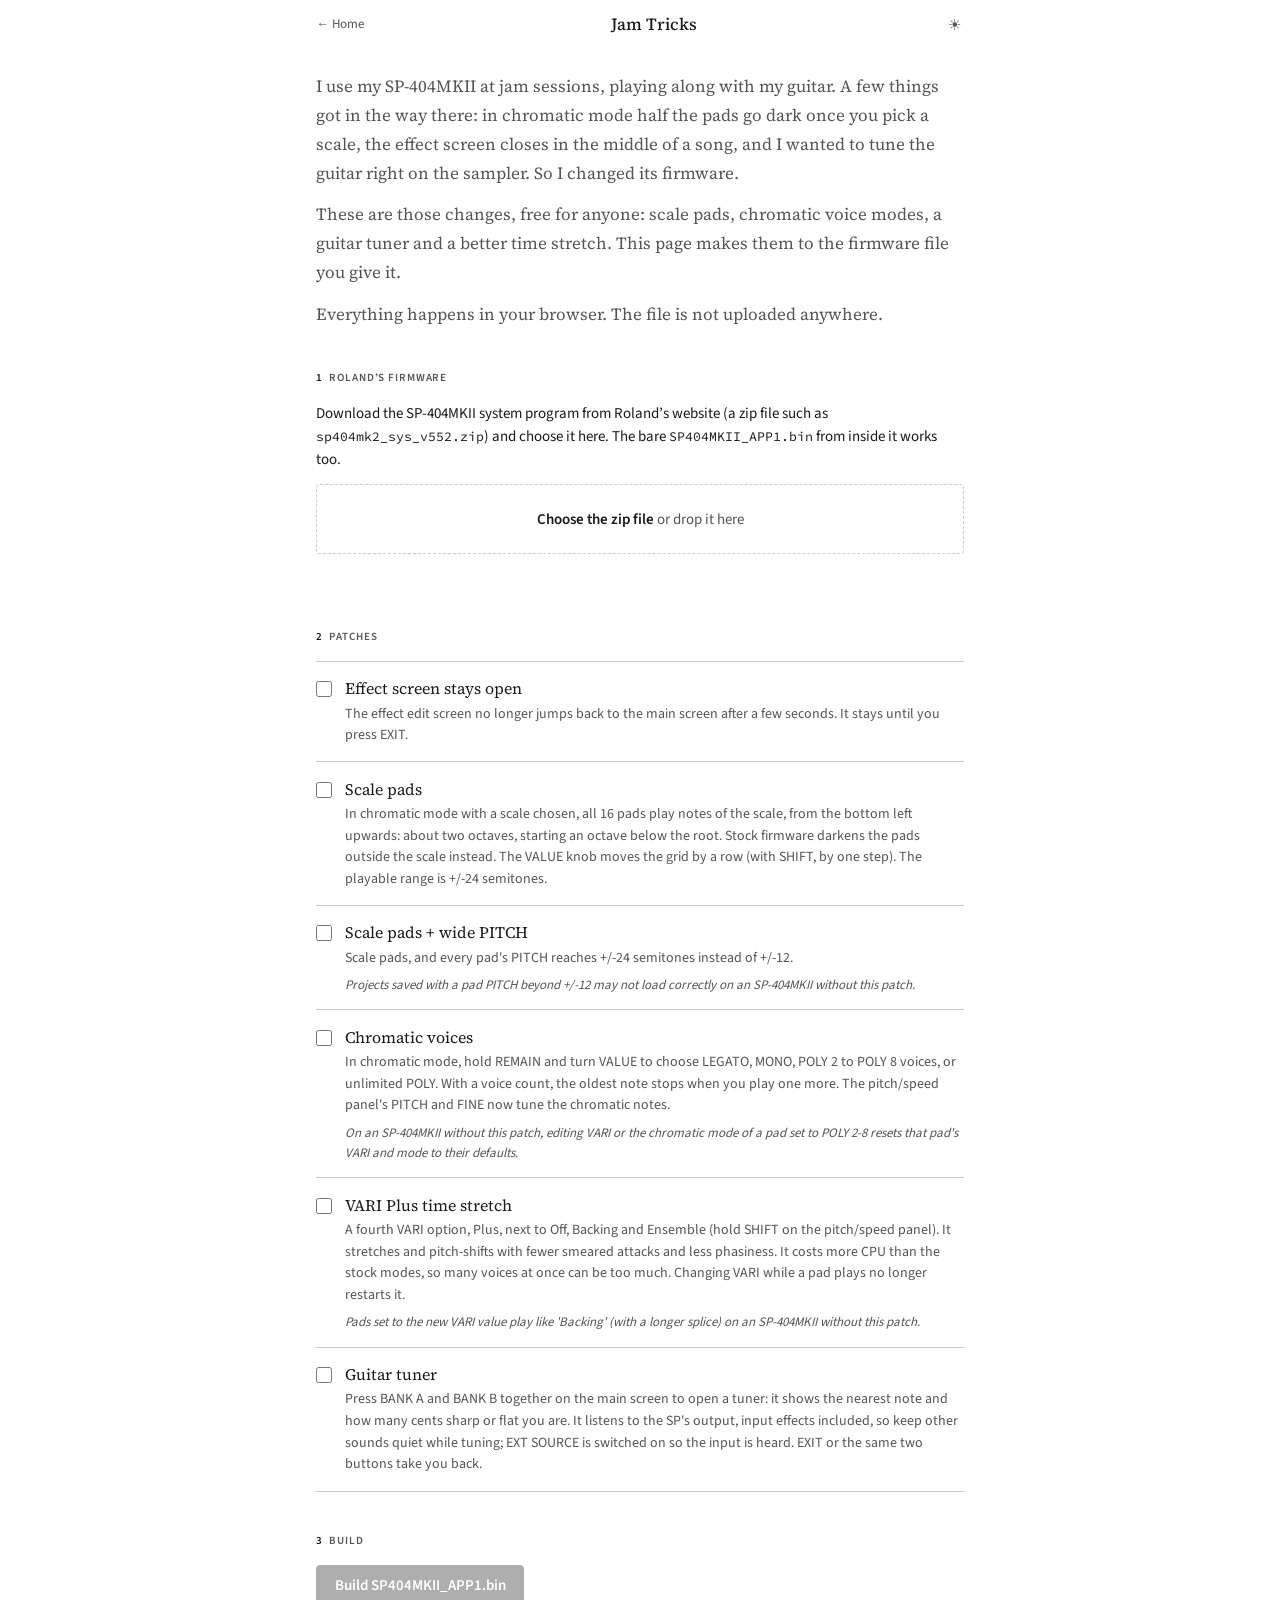
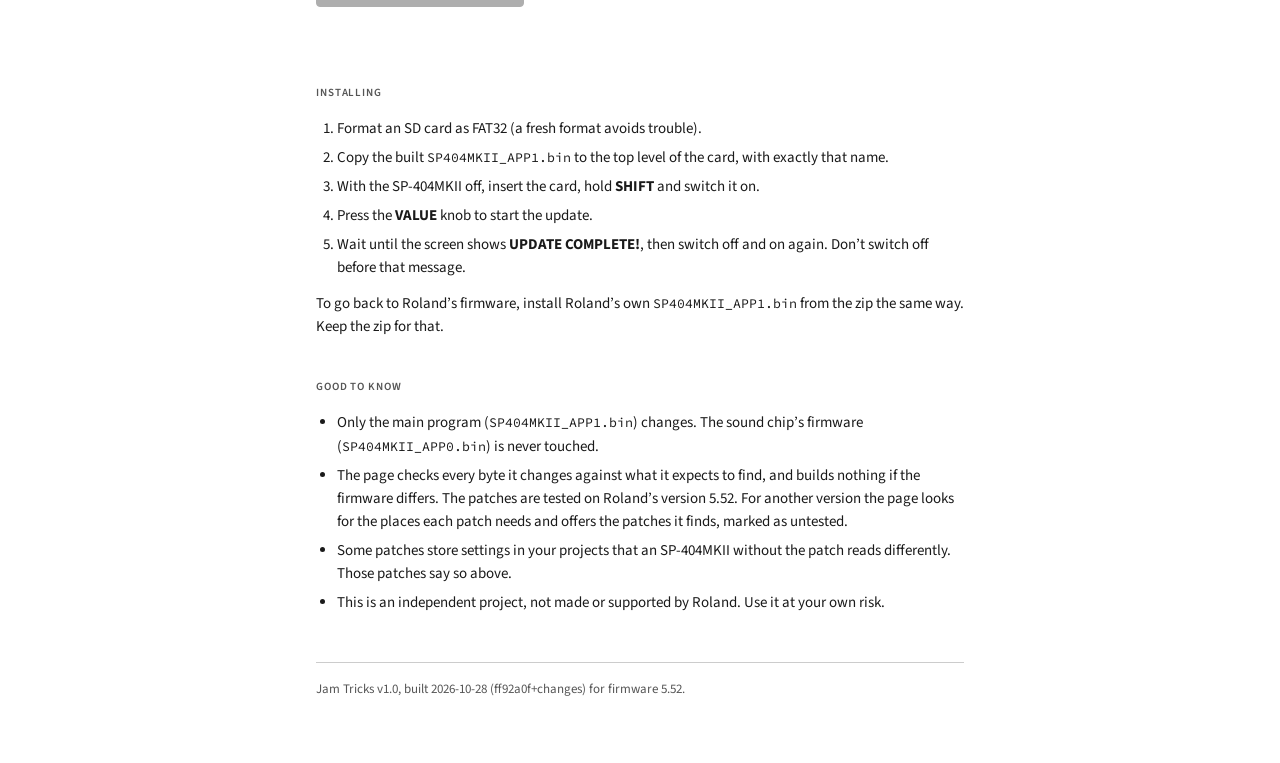
==== commit bd46da9a: "Shorten the on-screen version to +jt1.0, add sdflash.py, record device test - Version screens show "" ====
--- a/web/standalone.html
+++ b/web/standalone.html
@@ -173,7 +173,7 @@
 footer { margin-top: 3rem; padding-top: 1rem; border-top: 1px solid var(--color-border-secondary); }
 
 </style>
-  <script id="patch-manifest" type="application/json">{"format":1,"version":"1.0","marker":"+jam-tricks-v1.0","built":"2026-10-28","source":"fce492d+changes","firmware":[{"version":"5.52","file":"SP404MKII_APP1.bin","size":2652672,"sha256":"4a3d67711e14dcc97d50249a4eee7dd6df0251a2f37757cbbe2556c233730d80"}],"payload":{"offset":2654208,"base64":"[base64]/KAQAAgAAgqBHggnTp4IIgzysg8SwHgEgbWYAgdi6AUGAugE2xFIA3dA+AASkwtYWwItAJKRTQCbMSTAAi7EZQIwz4ATsBMhT4AT8AK/jREDIwMWxGakQC+BA8jfgFEADgCUwJSwAhCUobaBVomEcBRiBGqEcFsDC9Bkzy5wZM8OcAvxRB/oMIQf6DZAD+g2AA/oP8QP6D8ED+gy3p8EduTYKwBEYreFO5bUsgRhtomEcERmt4K7sgRgKwvejwh6HxPwMBKyPZJCnu0WVLZkrT+MgSkUIA8IGAZEtP8P8ycCEYaANom2iYR8DzwQMBKwDwmYACKwDwmIABISBG//eV/1bgAPB8+iBGArC96PCHV0skIAGRG2iYRwGZACjE0FJKQClPS9L4AIAYv0/w/znT+MgSCL9P8AEJS0rf+DyhkUI/0Nj4ADBP8P8ycCFARptomEfA88EDAStM0AIrUtC58f8/J9Ag9OxwT/Tgc0/wAglA8BAGHkM+S0BGMkZwIRtoH0ZP8P8zuEc2S9r4ACBJRsP4wGIgRhJow/jEIjJKw/jIIv/3Qv8zS0/2/3IbaBqAASR+5yDwGABP8AAJQPAIBtnn2vgAIBJo0/jEElIasvV6f7bS0/jAArvnJ0oSaBJo0/jEElIasvV6f7/0da/T+MACeee58f8/3NAg8BgGT/ABCbjnEPTgf8DzghMR0SD07HC58QEPQPAQBhvQQCNP8AgJp+cAIWjnwPOCEcHxCQFj58PxCQOZRLnxAQ/d0CD07HC58QkPQPAQBpTQyfEJA5sBj+dP8AkJjedEQP6DnAD+gwDw/oNWUkhDbAD+g2gA/oOAAP6DOAD+gxAB/oMt6fBPXk+FsAVGDEZ7eBZGW7k7eHO5W0syRiFGKEYbaACTBbC96PBPGEcA8Kn5O3gAK/DQVEq/IVRL0vgAgE/w/zIfaEBGuEcAKOTQT/D/MsEhQEa4Rwce3dtNS01K0/jIEpFCf9DY+AAwQEY6RnAhm2iYRwDwGAMQK8zREPTgf8DzghPH0GJCw/EJAwGVT/AACgLwDwIAkwTwDwPf+BCBWL9TQjxKEmhS+CMgO0sbaBto0Ro6SxpoICPN6QJGkUYdRg5GT/AADEtGT/D/NE/wAQ7jRmFGGmhYaABo8rEBKBzR2GoMKBnRUvgIALhCFdEsSBBYDvoB8gLqCgICQw3R2myyQinQACxaaSrbousLAAAoJttaRgzxAQyTRgExWDMgKdjRAJtjRRfcACwV20/wWAsdSwwhC/sE+xtoC+sJAJhHW/gJMBOxFkqbWBu5ASOjQErqAwoBPbTR3ekBVAOeWecMRtfnEUoSaBJo0/jEElIasvV6f7/0dq/T+MACeedEQP6DoAD+g2wA/oN8AP6DAPD+g1ZSSEOoAP6DcAD+g8AA/oOcQwEAxAD+gxAB/oN0QgEAofFzAwErcLUMRgVGFkYG2TJGIUYoRr3ocEAA8FW4DUsbeAAr9NAMSxtoc0Xw2AtLG2hzRezTA2gAK+nQCEqaWAAq5dsHSxhoB0sbaJhHBkTe5wC/RED+g7gA/oO8AP6DdEIBAIQA/oOIAP6DLekPUADwrPi96A9Q3/gQwNz4APBv8BcAKGAYICBgcL2kAP6DACAoYAMgIGBwvRC1APCU+QRG8CCA8xGIv/NPjzC/YCCA8xGIAPCI+QAbAkkKaAJECmAQvdDy/oOwtQVGAGgAKN/4BMDc+ADwzAD+g/C1gbAERgNIAGjf+AzA3PgA8AAAbAD+gwAB/oNtRgxJDEoSaBJo3/gwwNz4APAJSQloCWgJTz9oP2gwaAhLAJEBIQMiAZff+BzA3PgA8AAA8kH+gxwB/oMkAf6DIAH+gw5C/oMoAf6DLenwQUwe3/h8gAQ4ACHE68QFovEMBgjrBAdFRCTgACk6fLi/AfEDDE/qrAzM8QMMDuuMDq7rAw6e+/L8Avsc7r7xAA8C2pZEDPH/PAzrTAKuRAExBuuCAp74GMAQKWJEGkRA+AQvC9AFLAHwAw6MRtXZGPkBIAExEClA+AQv89G96PCBSED+gxC1FUiUsBVMAGgkaBRJFUoVSwloEmgbaAloEmgbaM3pAEASTBJIJGgAaM3pAkAErCBG//eh/+5GDfFMDAOrXvgEK1P4BB9jRUL4BBv50aZF9NEUsBC9AL+sAP6DqAD+g3QA/oN4AP6DcAD+g7AA/oO0AP6DLenwT5tGA2gVRoWwBkaKRtP4wIDT6QNykEcALYFGGN0AIhv4AhAL6wIMFEYD4Bz4Ae+ORRTRI0YBNKxC99vN6QAqzekCOsm5MEa4R2lGMEbAR0lGMEY7RgWwvejwTxhHzekAKs3pAjoJsW/wf0EwRrhHaUYwRsBHIkbS52/wf0Hi5wC/PUsbaPC1HGjBsAAscdAbaB9oAC9t0Htos/kIQKTxEAXwLWbYs/kKYKbxCAOz9X5/X9gE+wDwMUsE+wHx7EZP6uB+g/sAUG1GzuugHoP7AQPJF8HroxEAIwPwAQAasXNFrL8AIAEgATMM+AELo0Lz0Y5FrL8AIwEjjELYvwAjI7HTBwLVASMN+AEwa0YiRgAhOEb/93P/ACIN6wQDBfgBK51C+9EWSwAhASVA8gEcGGgDHQD2rCAaaBJoYrFT+AQsMrHS+FwhAyoC0UocLfgCwA34AVAEMZhCAfEDAgPxWAMB0KJC59trRiJGcR44Rv/3Rf9BsPC9AL8YAf6D001iEMAA/oMOS0/w4CIwtBxoU2khaJBpA/EBDCVojUIG0CFokGkM+wEzMLwYGnBH0vgETWQB9tWUaYRC89kBMZBp8OcQAf6DOLVASwxGG2iYRwSxOL3/99f/PUs9StP40BLT+NxSlUJD0U/w4CTT+NQiZWlkJIIaBfsERKJC6dPT+NhCsvV6f8P41ALD+NgSoesEAQXTMEuj+wIykgmx+/LxwfV6cSpLKUqx9Xp/0/jgMqi/T/R6cSHq4XHT6wEQSL8DMAProAPC+OAy0vjkQqFCJNsPIAArDEa4vxsYwvjoAhgRGksBIsP45EK96DhACOfD+NQCw/jYEsP46ELD+ORCw/jgQsP43CLT+Nwyk0Kg0CJGIUYgRr3oOEDy5gAr0vjoIri/DzMYETqxCEohRtL46DIBO8L46DLT5xQ8hEIhRri/AUYMRsznAL8UAf6DAPD+g1JURU3TTWIQBEvT+AQxG7FbaQuxCEYYRwAgcEcA8P6DBUsIRtP4BDEbsZtpC7ERRhhHACBwRwC/APD+gwlLELXT+ARBRLHgaQAoAt0GSxtomEcjaAOxmEcCSwIiw/gMIRC9AL8A8P6DKAD+gwNL0/gEMROxW2gDsRhHcEcA8P6DsPkAMHC1BEaCsCuxS01MStX4ABGRQhbQSkkAIkdLIEZHTQlow/gAUQGR3e0BesP4DCHD+Aghw/gEIRfukDoCsL3ocEAYRwErE9DV+AhhTrEyaAIrAUYwRpJoWNACsL3ocEAQRzdLG2gBkwKwvehwQBhH1fgEMQAr9NAzS0H2bCAbaJhHBkYAKDzQQfZoIgMfACUCREP4BF+TQvvRK0swRhtomEclSypKKkkQaMPpSFUD9ZRzKE0aGFJZQ/gEK4tC+dEeSyFGJUglSsPpfAIlSCVKw/j4AcP4ACIkSCRKw+mBAiRKJEjD+EQiJErD+DwCMEYyYMP4CGHT+DAxArC96HBAGEcPSyBGxfgEYavnkEczaARGMEZbaJhHGUsAIk/2/XEbaMX4CCEbiJuyi0IB0MX4BCEgRgKwcL0AvwDw/oNFR0FQGAD+gwgA/oMQAP6DFAD+g4Dy/oPYDgF8NQ/+gyUP/oPVDv6DTQz+g1EK/oNpCv6DtQr+g4UK/oMo8f6DNAD+gwtL0/gEMRC1DEYjsRtpE7EIRphHULkiLAHQACAQvQRL0/gIMROxA0sbaJhHASAQvQDw/oMgAP6DC0sMStP4ABGRQgrRw/gEAYKw0/gIMSuxB0sbaAGTArAYR3BHBUtdIBtoAZMCsBhHAPD+g0VHQVAkAP6DHAD+gwVL0/gIMSuxBEuCsBtoAZMCsBhHcEcAvwDw/oMgAP6DA0vT+AwhErkBIsP4DCFwRwDw/oMGSwdK0/gAEZFCBdHT+AgBGLHT+AQBcEcAIHBHAPD+g0VHQVABSxtoGEcAvywA/oMBSxtoGEcAv0QA/oMBSxtoGEcAv0gA/oMAtYWwAJEFSc3pASMGmgtoaUYDkphHBbBd+AT7TAD+gwC1hbAAkQVJzekBIwaaC2hpRgOSmEcFsF34BPtQAP6DLenwT4tCibCbRhKeAJBc3aPrAQ4BIwKTlkJQ3QEjousGCAOTDusIB5RGCEbf+KigE0bN+ATgLeC460cPT+pHBTTcAppHRIwYAZqVQi/dHUagQh3QrEUb0IFCCkaovwJGiEK4vwhGY0UZRgSSqL9hRmNFBpC4v2NGBZEAmASpB5Pa+AAwmEe58QAPFdGsRiBGK0YhRllFCL+zQgy/T/ABCU/wAAnI0R1GDEbV5wxGAZoXRAOanRjL5wmwvejwj0/w/zOm6wIIA5Os56HrAw5P8P8zApOg5wC/TAD+gw1LACEwtR1ohbAERqhHACAAIQpLzekAAX8gPyEbaM3pAgFpRiBGmEdv8H9BIEYrRgWwvegwQBhHRAD+g0wA/oNwtQxLRGvT+ARRjLHT+AwhIrHT+AwhATrD+AwhIEb/98//LbGraBuxIEa96HBAGEdwvQC/APD+gxBL0/gEMRC1BEaCsBux22gLsQhGmEcLS9P4DDF7sWBraLEJSxtomEcgRv/3zf8HS2BrG2gBkwKwvegQQBhHArAQvQC/APD+gzwA/oNAAP6DAkvT+AwxA7lwR7XnAPD+g3C1DEtEa9P4BFGMsdP4DCEisdP4DCEBOsP4DCEgRv/3g/8tsatoG7EgRr3ocEAYR3C9AL8A8P6DELQDTCRopEZd+ARLYEcAv1QA/oMQtANMJGikRl34BEtgRwC/WAD+gxC0A0wkaKRGXfgES2BHAL9cAP6DFUsWSvC1HGiUQgPQvejwQP/3KrtcaIRGEU4E8SAF3PgAcKZG3PggMAE0OrLO8woOpUIM8UAMAusnQgLrI0IC+oPzQ/OPAyb4HjDo0QJLXWC96PBA//cIuwDg/oNDVElQAOH+gxC1yLEUSRVLCmiaQhPQACQTSxRKTGAj+AJLk0L70RJLT/QrUBtomEcLSwAhC0qYYNlgHGEaYBC9B0sIShlokUL50RhgmmgasZhoCEsbaJhHAUsAIppgEL0A4P6DQ1RJUADh/oMA8f6DCAD+gwwA/oO5S7pKGWiRQgHQACBwR5poACr60C3p8EeGRphoXGiGsAFGs02k9ctiwvMKAwEyNfgTMJRCG7IH7pA6+O7neuHsAXrx0QD1gFQDRt/tqmrz7AF6nELn7qdq+dEA9YtTAPXLUZ/tpHrz7AF6mUKn7qd6+dGdS7HuAGrT7QN6g+0Demfuhnr07sd68e4Q+gjV3+2aerTu53rx7hD6Ad0CIhphkUsaaQAqQPASgd/tlHr07udq8e4Q+gDx8ID27gBqCkYDRh1G0+0Beggzle0AeplCd+6Hemfupnri7AF68dEA9QBaQvJgFULyEGj37gBaCvXCY5/tgGqf7YJaBUSARE/wBAxP8P83ASZC8hBpw+0AWp/[base64]/2Zq8FLn/3Y6+37gB6VOcBNgzxBAwn57TuxXrx7hD6P/VVr1TnGmkBOhphASDh59/tBmrP57f1lX9/93Ov9ecA4P6DQ1RJUADh/oMAAAAAAABISAAAyEiamRk+zcxMPgCAu0ZwtYSwT/AADARGE04Bra5GpvsBMghGDPEBDNIICSgC64IDoetDAxFGA/EwAw74ATsC2bzxCw/r0QXrDANiHhP4AR2rQgL4AR/50QAjBOsMAAT4DDAEsHC9zczMzC3p8EeMsBxGE3gHRg3xEAmIRk1GK7EF+AE7EvgBPwAr+dEBqk/wAA4aSRZGhfgA4KH7BDojRnBGDvEBDk/q2goJKwrrigyk60wMVEYM8TAMBvgBywPZvvELD+nRCiAC6w4DaR4T+AFNk0IB+AFP+dEgIwIwFJkF+A4wKET/95L/S0ZCRgAhOEb/9379DLC96PCHAL/NzMzMLenwTwxGkbAAIQZG//dU/K5Jr0sAItH4AJAfaBFGSEa4R4BGACIBIUhGuEe48QkPAPILgg8olL8AJwEnAC9A8ASCAOsIGKNLQEYbaJhHBUYALD3QATwAKADwEYLE68QEYwAZKwDz3IEIqk/wAQuaTA3xNQpP8CAJApKaAJhGDfEjDAPxAQ4C8A8CjfgicKJcjfghIMPzgwKiXI34ICAM+AGcYUZV+CMAHCMg+gPyBDsC8A8ColwB+AErGh310Yz4CHAM8QkM1EUA8K2Bc0bm56wjgkkD+wiZCKsaRgKTUyMQRgL4ATsR+AE/ACv40XxPT+ooEQjwDwzf+AiyeVwFrwzxAQwRcL5GLSFRcKv7DCphRgEzT+raCgkpCuuKAqzrQgLURgLxMAIO+AErAdkLK+zR+hiBHBL4Ac26QgH4Ac/50QMzACJP8CAKwlQYRFJGZEsA+AErE/gBLwAq+dGSRkFGAnD/99L+AptRRgEiMEb/9778XEsBIn8hMEb/98z8AC0A8G6BqmgKIdn41DAwRgCSVkr/9+j+KmrZ+PwwEyEwRgCSUkr/99/+KmnZ+NgwHCEAkjBGT0r/99b+aW1OSkgjAp2sRgX4ATsS+AE/ACv40b5GCEbf+CyxK3DN+AyAq/sAKIFGmkYBM0/q2Ai58QkPCOuIAqDrQgJARgLxMAIO+AErQPIqgQsr6dHd+AyAT/AKCvoYEvgBDbpCDPgBD/nRNkiqRN/43OCg+wEgNEqi+wESICGACulSEgs9RgAhrvsCOZRGATFP6tkJvPEJDwnriQOi60MDSkYD8TADBfgBOwHZCynr0XsYCvEBAhP4AV2fQgL4AV/50YscIUouJQAhCvgDUFNEovsAxRlx7Qii+wXC0ggC64ICpetCAgXrhQUwMqDrRQBacADxMAIwRppwcyLacCUiApv/9xn8EksSSBtoA/UwYibgAL+EAP6DiAD+g5gA/oOAQf6DMEH+g5RB/oM4Qf6DPEH+g1hB/oNcQf6DYEH+g2RB/oOJiIiI8Rl2Bc3MzMzAAP6DdEIBAFgzk0IA8KyAHWgALfjQWWgJaAEp9NEpWIhF8dFVSVYiApucRgP4ASsR+AEvACr40VFJvkYacGhc3/hkkcCyqfsAGoBGATJP6toKuPEJDwrrigGg60EBUEYB8TABDvgBGwHZCyrr0bkYEfgBDY9CDPgBD/nRACGZVBNEQEkgIhhGA/gBKxH4AS8AKvjRGnC8RjtK3/gMgalcybKo+wEuiUYBNE/q3g658QkPDuuOAqHrQgJxRgLxMAIM+AErAdkLLOvROhkS+AEdukIA+AEf+dEAIhgZGlUgJCpLAPgBSxP4AU8ALPnRBHDV+NwQ//eG/QKbLiIhRjBG//dy+yJLI0kwRutYaVgiSgCRNyH/96T9EbC96PCPAptaRgAhMEb/91/7u/E3D/PQuPEYDwvxCQsI8QIDf/QZrurnFksBIgAhMEYRsL3o8E//90q73fgMgNjmEUsTIilGMEb/90H71+cOSy4iACEwRv/3OvvQ5wpL5OcAv3RB/oNgQgEAaEH+g2FCAQBsQf6DtEMBAMBDAQBwQf6DJEH+g0RB/oN8Qf6DzczMzP3uwHsAtRfukMq7u7ju53u88QAPMO5HC7fuwAtV28lq3+1SaoxEUkmh+wzhSQsB64EBrOvBIULy/3xhRRi/SxwA64EBAioA64MA0e0oegGbkO0oevju53q47sd6N+5neufuAHpn7qZ6w+0AelvQ3+1BegKbw+0Ael34BPvLagIqn+06epxEOkuj+wwTT+pTMwPrgwOs68MsAZsA64wA0O0oevju53pn7od6w+0Aet7RAPUgQAKb0O1Aevju53pn7od6w+0Ael34BPu88f8/QdHLaidJ3+0neqH7A8Gf7SNqSQsB64EBo+vBIwDrgwPT7ShqA/UhQ/ju5mqT7QB6uO7HeuDuJnpn7oZ6AZsCKsPtAHrf7Rh6rNHg7gd63+0Tamfupnql5wH1IEEA9SBAApvR7UB6kO1Aevju53q47sd6N+5neufuAHpn7qZ6w+0Ael34BPuf7Qd63+0EavDuR3rg7gd6Z+6mes/nAL8AAAA5zczMzAAAAAAt6fBPkbAERpRGA5Mam934eLAHMwSRAPGEg0/q4wgbmwArwPJ3g9sQAZO6SwAiDJKT6AcADauD6AcAACMAIs3pCiMBm5hFQPNzgQqrC/EECgKTA5oL9YBjACofRoDyoYMAIVBCq/ECAwpGAeCIQl3QATEj+AIvsfUAf/fRACAAIQAlAkYLRlv4JWDG+8YjWvglYAI1xvvGAbX1gH/z0RYY3+2darjuACqf7Zx6Q+sBAwbuEGoNrQWUB+6QOrjuRmrw7kJKGpv47ud6LEaw7kIa3fgIkAKTp+6maibuB2q07AFKtO7BSvHuEPoQ2dn4ADAamaPxCAIIM5FCuL8RRhuak0KIRqi/E0aLQgGTPNoQqwnxBAmcQuLRHJsCmMPtAEodm4PtACoRsL3o8I8Dm3xIWhgEm9tqE0Sg+wMCUgsC64ICo+vCIm/wAEML8v42C0QL60MDCOABMiP4Al+y9SBfCL8AIrNCidAE64IAvPECD9D4oBBP6mE17dEA9SBA0PgAAQFEjRPm56PrAQ4Dm1gYDvUAdUDxE4MAIgvy/jNGQhFGAuCWQgDwwoIBMiP4Ah+VQvfRC/L+cV1GO0YB604BvkYz+AIvmUKj+CIk+dEAIAAhAkYLRtX4AGQINcb7xiPV+Pxjr0LG+8YB9NEVGN/tSiqf7Uo6T/AABkPrAQPf7Uk63+1JGgfuEFrf7UgKBe4QOs3pBknd+ASQzekIx5axvvn+MxXuEBo++QIsA/sD8wL7EjIX7hA60xhB6+JyB+4QOgXuECrzB0/wAABP8AABT/AAA0y/DvIiR3dGBEYNRgfxBAwBllf4I2Bb+CMgwvvGRVz4I2Ba+CMgAjOz9YB/wvvGAe/R+O7FagGe+O5HerTu42rm7qJ68e4Q+mfug3pA8euB9O7jevHuEPoA8SmCtO7havHuEPpA8imCIxhn7oZ68e7negbukDpF6wEDBe6QOvjuZmr47uVa5e6iambug2rG7qda9O7kWvHuEPoF3bDuRCrN+AiA8O5lSgjxAQgBNg7xAg7IRYnd3ekGSd3pCMf85pBA/[base64]/qZzrr0QD1IEDQ+AABB0RP6qc64+cC8QgO7RDORSj4Al/[base64]/gnQMT7xAFa+CdAAjfE+8QjgC/00YcY3+16ap/tenpP8AACQesDAwbuEHpMRhBGB+6QOrjuRmoAI/ju53oZRqfupmom7gdq1fgAcgg1x/vHAdX4/HG1Qsf7xyP00RDrAglD6wEDBe4QOgGbQ0XA8keBuO4AOgAlCqsB7pCa3+1hOi5G8O5Dap/tX0rf7V9K3+1fKp/tXyrd+ASQApPN6QVMlrG++f4xFe4QGgP7A/I++QI8A/sTIxHukCqaGEHr43MB7pAqBe4QOvIHT/AAAE/wAAFP8AADTL8O8p43d0YERg1GB/EEDAGWW/gjIFf4I2DC+8ZFWvgjIFz4I2ACM4ArwvvGAfDRuO7FegGe+O5herTu5Grn7iN68e4Q+mfuhHpl1fTu5Hrx7hD6APGegLTu4mrx7hD6X9kjGGfuhnrx7ud6B+4QOkXrAQMF7pA6uO5Hevju5Vql7qN6J+4EesfuJ1pP6sgFDakCmgAjT/D/NPHsAXr07uZ68e4Q+gfdEGhHGygaEC8C3BAo2L8cRgEzBDIDK+zRACw92xCrA+uEBFTtA3r07uV68e4Q+gXVRO0DWp3tDTpE+BhcCPEBCAE2DvECDsFFv/Zrr93pBUzx5Ajx0ANP9Oh6AZNj5vTu4Xrx7hD6P/YbrvDuYFos5vTu4nrx7hD6n9jw7kJasefNzMzMAACATwAAgDBfcIk0zLyMKwAAAACd7Q56EKrd7Q96tO7DevHuEPpMvwEjACMC64MCEu0DevTux3rx7hD6VL/w7kd6AiP07uda8e4Q+rTdEKoC64MDQ+0DWp3tDTpD+Bhcquf37gBa7uX37gBaeOdf7Rha6OUbm8PxBwPbEFtCAZOD5BqbW0LbEMPxAAh35ASbgRgpSJVC22oZRKD7AQNP6lMzA+uDA6HrwyN/9zOtAvL/[base64]/wAAqDYk/wAAsDYwDx2AGDY4D4RDCA+EgwA2XA+FgxbkvEYkNiT/D/MwJiQ2NrS8Jhw2MA8VgDgmECZMDpBKvA6QKrwOkAq0P4BCuLQvvRACIGmV9LQCCTRg2Sy2QBIZ/tWksOm1tNW20D9SBTGxul+wNUZAsE64QEo+vEIwPrAgqCRcDyR4EGnNxG3+1VWudq1PhQkNTtEHo9Rt/tUjpIRt/tUSqf7VEqn+1ROg6bzfgwoA+SEJYF64wWRkpP6owZDPEBC6L7BnLiRrDuZ3rf7UpqUguMRk/qixsHkQLrggKm68IiTkYW4AfukHr47ud6Z+6legEysvUgXwi/ACIALgbxAQYD3Tfux3rn7gdqXkWw7md6EtAD64IOuPECD974oHDh0Q71IE7e+AAReRgH7pAa+O7nemfuo3rb5wrwHwJm7qJqB5kE64ICwu0WaqrxGAIi6uJyUkWA8guDn+0megLwHwYBMgTrhgaW7RZqtO5HavHuEPo2/gd6kkXw0Z/tHWq07sZ68e4Q+kDz8oL07sJq8e4Q+gfdN+4HevTux2rx7hD6APPrgqDxCAkp6ul5gUWA8qCAGkZv8ABLA0YLkc3pCVwe4AC/AAAAAAAAAABUU1gxzczMzMrySXFgef7/AACAMQAAADEAAIA8vTeGNQZLIj6Vv9YzAAAAAAnxAQmZRXPQCfAHDATrjAzc+PgQWUXz0ZztTnrc+NgQte7AegApuL8/MfHuEPpP6qERAPFrgtz4GHE4HVBFgPIThXkaB/EFDo4BuR229eFfzekHk0Pap/ECCXgcH+0Zeinq6XnM+BgBzkUL20tGA/AfBQEzBOuFBYtC1e0WajfuJnr00a7rCQmc7U5aQDYJ8QEJNUYG7pCa+O7maofuJmq07sZa8e4Q+ki/jO1Oarb1lm8J25ztTnon7gN6tO7GevHuEPoA862CBTcO8QEOATG6RUDzSIK29eFfB0a7293pB5MJ8QEJvwGZRcz4+HCL0RhGC5kTRt3pCVwBMQyasuuBH7/22q4Gm934MKDD+DjAw+0Qet3pDyYOmbfuAHswmAtqQ+wYO7vuyYsB9aAzk+1B2rTuR4uGS7fuyKtTRLfuzZrx7hD6I+rjcxi/ASQTkwa/ACQBIwAjACgKkwTxAgNA8zqHsh7f7Xuq3+17uptGCJIAIp/tebqJRp/tecrf7X3KDZ0HkhKUEeCbagArQPO/gAE7BpqTYgArAPC5gAAlB5swmgEzmkIHkwDw54P97sR7F+6QOltEU0WA8kmEAC0A8CCCBpuT7QJb/e7FexfukDpbRFNFgPJLhBWrBpwKnrDuRAsBkxSr9+4AOkJGIUZIRgCTM0b/9zn5lO0GOvDuY2qU7Qh6c+7DOherY+4DeiFGN+4HegGTFquw7kUL4+6jekhGJ+4jegCTM0bj7gd69O7qevHuEPp3/qp68e7nesbupyr/9xL53e0Wep3tF3qd7RQqne0VamPuJ3rU7QdqI+4HejXuCFvi7iN6pu4jenbug2qE7QJbxO0Gamfuonon7iJ6ze0Ueo3tFXr17sB6tu4AevHuEPrA8o+Bd+6HevTuy3rx7hD6APPKgf3u53oX7pA6G7IImrjxAg8i+AI/CJIA8ISBBps07ghLk+0Ee4PtAEs57gd7g+0EewAtP/RUrwab9+4AapPtBmq07uZq8e4Q+sDyY4YGmgAjgvhEMJNqku0CSwArgu0ASz/3Qa807kd7t+7HC7XuwArx7hD6TL/x7kDa8O5A2vTuzNrx7hD6P/U0rwab/e7Ee9P4WFEbbRfukGqrQkDzfYEGmRvgAdj//19wiTAA/v/GAP7/RgAA8EIAAIBDvTeGNQAAFkUAAABEAADwQwAAAAABNZ1CwfhYUQDwX4EF8AcCNjJR+CIAsELy26tC2L9P8ABQKu4s6qDrBg707uza/e7OevHuEPoX7pAqAvI/EQxGAthxRf/27a4ALQPdBzurQkDzAIJP8GBBsULUv0/wAAxP8AEMdEUC27FCQPMsgwAjCZMGmzruTXqT7QlqZ+4AejDuRmq17sBq8e4Q+vXuwHpIv7HuRmrx7hD6APEZgV/tKnr07ufa8e4Q+gDzQIEJmwArQPAjgbXuwHrx7hD6APFogwL1oHOu6wMDB+6QOvju52rG7op6X+08avTu5nrx7hD6QPEYgW/wAEOZQhDQvPEADw3QiRsG7pAa+O7masbuilr07mda8e4Q+ki/8O5lel/tSmq07uZ68e4Q+i7dX+1Manbu7WrG7odaX+1OavTuZ1rx7hD6tO7maki/8O5levHuEPoJ1XbuxmqG7odq9O5GevHuEPp2/id6H+1ZajbubWrG7gdq9e7AavHuEPoF3fTuZnrx7hD6dv6nerfuAHr07sd68e4Q+gDzToUAI4/hyBxQRb/2dq3OHgHxBA4f7Wl6JurmdrZFDNtPHTBGAPAfBQEwBOuFBbhC1e0WajfuJnr00a7rBgbWRcz4GBEG8QEGBu6Qavju5mqH7iZqjO1Oar/2T60PRm3l3ekHk7X14V//9ketB0a15fTuwmrx7hD6f/cVreJrqusCApIBsvUWb3/3Da0A8AcCp04BMATrggLC+Dhhb/AARsL42JDC+Bihwvj4YCBlxPg8oPjkd+7HevTu63rx7hD6f/VxrptLc+bd7RV6tu4AevXuwHrx7hD6Jtt37od69O7LevHuEPoA88GB/e7nehfukDobshGaB5ki+BEwYOYVq7DuRAtCRgaZAZMUq0hGAJMKm/73KP/d7RR6NOaAAd3pB5PM+PgA6OR37sd69O7revHuEPrZ1X5L3OdH9v9zN+ZP8ABQqObf7Xt69O7n2vHuEPpA8c+ACZsAKz/0567f7XZ69O5n2vHuEPoC3bzxAA8l0N/tcnr07ufa8e4Q+h7cte7AevHuEPoA8Z+Eb/AAQ5lCAPBcgrzxAA8A8FiC3+1oeuLmsUIA87CACZs7ud/tZXq07mdq8e4Q+gDxKIKq6wYD8e5AekA4o+sLA/3u53qEG7P1wF+ov0/0wFMLkxfukDoH7pBK+O7n6vTuzurx7hD6APE2gd/tVGoD9UhwACuj9Uh3DJBA86SAsvWAbxFG3/g8wbi/T/SAYQuaAfEQAAPrwwED60EBrPsBwaLrAAwMmskIlEWov5RGYUWov2FGT+pjDLxFCES4v7xGvPEgD7i/T/AgDIxFqL+MRnBFwPIIgR8sAPOngfju5npn7op6/e7nehfukDrgGoFCqL8BRmFFrL8AIwEjFu6QKh8qSd0AK0fRM5tCRkhGBJMXqwOTFqvN6QDBApMzRgaZ/vcX/93tFnqd7Rd6A0b07kd68e4Q+ki/sO5neqHgax4GmW/wAEwD8AcDAeuDA9P4+BBhRT/09a3T+NgwA/WWY5lCuL8ZRuzl3+0RevTu59rx7hD6QPNUgbFCf/darwmbACt/9Fav3+0IevTu59rx7hD6P/dOrwPmICMGmpNiteQAvwAAgL8BgP//AAAWRQAA8EMAAPBCAACAQwAAAETgAQAAzczMzBOa3/gsw7AaOkYMnKDrCwAIOLD1gF+ov0/0gFDA9YBgh0K4vwJGb/ASAAP7APBbQoz7AM7AF2/wHwyg664AkEK4vxBGZEWov2RGACu4vwEzpkZbEFtCo0KovyNGg0K4vwNGnEaDGYtCb/AAQ8Dy34CZQgDwZ4EAIxbukBofKUDzYYEAK0DwXoEzm0JGBpkEkxerA5MWq83pAAwCk0hGM0b+93T+ne0Wet3tF3oDRrTu53rx7hD6WL+w7md63+2devTu59rx7hD6QPFigQmaACpA8B6Dd+7tet/tjWrf7Y1aZ+6meofupWq07uZq8e4Q+kDzaoO07uZ68e4Q+kDxDYMGm5PtAEuT+ERQg+0JChvkzu6Kev3u52rG5kf2/3NA5gAjCOcGmwAhEpwaaw2VDZsAK2nRsO5EW/3uxXsK8f86Dp91ThfukDobGxA7k0K4vxNGU0Wov1NGuPECD6PrAgQGmtBq1/[base64]/g4sJPtAEsL8QEBk/hEMIgBDZP/99q5CZsAKz/0vKzk5QP18HOjQv/2VK7f7St6au4nevTu5+rx7hD6//ZKrgfukEoGmgEj3+0larju53uC+EQwI0s37gR7wu0GatNhgu0CewaaACMBJcLtCGqTYv/3Sbux7kd6lOTf7R169O7n2vHuEPp/9dCtte7AevHuEPoA8WCCAvWgc67rAw4H7pDq+O7nasbuinrf7Q5q9O7mevHuEPo/9Zys3+0LerTu53rx7hD6APMmgv8jYeYzM3M/AAC0RM3MzMwAAMBCAAAAAKuqKjwAAIBDvTeGNWdmZmYAABZFAADwQwAAgDEAAAAxX+0FevTuZ9rx7hD6f/c/rhbukDofK3/3Oq4zm0hGBpkEkxerA5MWq83pAC4Ck0JGM0b+9wn9ne0Wet3tF3oDRvTux3rx7hD6N/[base64]/z2/NquPECD3NEp/sDVE/qVDQE64QEo+vEIwnrgwPT+KBAH9AH7pBK+O7nemfupnqw7mdqC5y+7uhqFu4QOgP7A/OaGETr43MLk87nA/UgQ9P4ADHjGAfukDr47ud6Z+6HerPnA/UgQ9P4ADHjGAfukDr47ud6Z+6HetnnACPN6Q8z3e0Nep3tC2r47udq3e0MevjuxloG7hAquO5net/tiXq47kZqpu6net/th2ql7qdq3e0Jevju53on7iZ6Ju4mat/tgmpn7qZ6tO7nevHuEPoF1bTu52rx7hD6APHRgN/tfHq07ud68e4Q+kDynoC07udq8e4Q+kDymIDd7RB6J+4Gep/tcGr47udq3e0PerHux3r47md65u6Get/ta2q37gBqZ+6mesfuh2r07sZq8e4Q+nTd8O5GakXmCZsPnplCm9oGnHAYDOsBA+VqACQoRCtEW00PlKX7AGyl+wNWT+pcPhCUT+pWPA7rjgWg68UuDOuMAKPrwCwr4AD7A/QPnRCeAPsA8GUZA/sD8w7xAQ4M8QEMRuvkdA2eATEPlRCUDJwEGUbr4HCaGAyUDZALmEDr43O+9SBfC5MIv0/wAA4Jm7z1IF8Iv0/wAAyLQj/0V68J644FuPECDwnrjATV+KBw1PigYE/qZzBP6mYzxNEF9SBFBPUgRNX4AAHU+AAxOEQzRIATmxO357XuwHrx7hD6GtXf7S96Ku4n6lLm9e7AavHuEPp/9c6t3+0rasrlte7AevHuEPo21PfuAHq07ud68e4Q+j/3O6737gBqn+0jat/tI3o27sd65+4Gev3u53r47ud6Ku4n6ivm/e7nehfukDoBOz3k3+0aev/3cbr37gBqn+WbagArf/ftqAE7BpqTYv/36Lix7kd6//dduwAjGUYHk9LkBptdY5P4RFCT7QBL//fYuLHuR3qc5QC/zczMzAAAgE8AAIAwX3CJMMy8jCsAAPBEAAAAAAAAtEQAAPBDAACAQ7Tux2rx7hD6o92V5C3p8EEERh5IhrAPRgBoFkYdRt34MICBQi/QGksbaJlCENAgRgDwdP0gRhdMK0YyRjlGJGjN+DCApEYFlAawvejwQWBHEUsbaOJpAyrp0QAr59AE9aAy0vgAEQAp4dAgRgIkA5M6RjNGzfgEgACVApT+95D+BrC96PCBBUsbaOPn5AD+g9wA/oPUAP6D4AD+g+gA/oPwtR5MD0aHsBZGIWgdRgRGj0Iw0BpLG2ifQhHQIEYA8C39GEkrRjJGCWggRgWROUbd7QV6F+6QygewvejwQGBHEUsaaONpAyvo0bL6gvNbCQAq49AE9aAx0fgAEQAp3dAgRgEkA5I6RgGVAJYClP73R/4HsPC9BUsaaOPn5AD+g9wA/oPYAP6D4AD+g+gA/oMAKTC1BEaFsAPaLSNJQgT4ATsBqE/wAAwSTYZGhfsBI8oXDPEBDMLrowIC64IDoetDAxFGMDMO+AE7ErG88QsP7NEA6wwDYh4T+AEdg0IC+AEf+dEAIwTrDAAE+AwwBbAwvQC/Z2ZmZgAg/ffFvAC/GUsaStP4iBKRQhC1BNAAIcP4iCLD+IwSE0vT+IwyBCsc2BNLG3jLsQ9LACJv8AEBEEgRTMP4oCIAaMP4sCIkaMP4uBIlIaBHGLkMSwEhG2iYRwEgvegQQP33lrwCSwAiw/iMIuDnAL8A8P6DRU5VVJxA/oOQAP6DlAD+g/wA/oMxKAHQACBwRzi1EksbeAPw/wADuTi9EExv8AEFD0oAIdT4jAIOSwEwovsALA1KLPADDg7rnAyg6wwAxPiMAsT4uFID+AEbk0L70f33yfoBIDi9AL+cQP6DAPD+g83MzMyQ8v6DoPL+g8VK0viMMgErLenwTwZGLe0Ci4mwAPDegNL4jDIBKwnZ0viMEgI5CbC97AKLvejwT/33br65SWQj0e0hitL4tFID+wXzCO4QOrjuyIo47siKte7AivHuEPoA8RmB9u4Aep/tr3q07keKeO4nevHuEPr97ud6N/4IihfukEoAITBG/fei+qdLASIAITBG/fe4+6VLfyEwRgEi/ffG+55LByEwRtP4oDIAKwDwEoH17sCK8e4Q+gDxDIH994b6m0rvF5tLgvsFEjBGQCEN8QgIx+tiBw4iB+tHDKXrjAUD64UDW2j995f7ACEwRv33bfo5RkBG//fZ/kNGHCJQITBG/fd/+6McBCtA8v2AACxA8/iAKyMN8QkAjfgIMCFGb/AxBf/3wv5jIUNGHCIBgAAhMEaATP33Zfs0In9PT/A4CHsjBCEwRgCS/fdl+of7BDHjF0/wNgwyIsPrIRMwRkAzAC0A8KyACjUZRs34AMAE8k4k/fdQ+jwt6NHf7XB6MSWf7Wh6NCco7ieKMEYrIgCVyO4Hev3u53oX7pBKBPFACATxQQME8T8B/fcV+kNGKkYE8T0BMEYAl/33LfpDRipGBPFDATBGAJf99yX6CbC97AKLvejwjw3xCAgAIf339flYSlIjQEYA+AE7EvgBPwAr+dFUSxtoG3gAK1vQASH/91T+Q0YBIgAhMEYAJd/4SJE2J/339voC4AE1EC0i0AXwAQNpEBX4CaAKIsPrwwMwRl/6ivoAlwPrARMD8QELnB1ZRiNG/ffX+brxAA/k0AE1I0bK8TYCWUYwRgCX/fe7+RAt3NEHJQAkIUZARgE0//cc/ilGQ0Y4IjBG/ffM+ggsBfEQBfDRCbC97AKLvejwj/buAHqf7S16tO5HinjuZ3rx7hD6/e7neki/sO5HihfukErk5iZLG2gZeMmyn+cZRjAizfgAgATyTiQKJf33o/k85/33evkeSw4iMEZAIf33mvowRgAh/fdw+TQieyMEITBGAJL994/5CbC97AKLvejwj0BGCucmIlYjKiEwRgCSCiL993D5+eYAvwDw/oMA8v6DAABIQrBB/oO4Qf6Dq6qqKpxA/oN69P//H4XrUQAAbEKgQf6DCAH+gwAASMIMAf6DwEH+g5Dy/oPwtdFMkbDU+IwyASte0NT4jDIBKwDyo4BoRv33zfoCKADws4AgudT4oDIAK0DwboHFS9P4oCIAKgDwc4HDStLtIXr17sB68e4Q+gDxaoGS7SF60+2tet/tvmr47ud6p+7mevbuAHq17sB68e4Q+nvU3+3HanfuJ3q07uZ6/e7nevHuEPoX7pA6APNOgd/tv3on7id6x+4mev3u53oX7pAqQDISApKyqEmAM9H4tBLbskLqAUITQ6RK0vi4EplCA9DC+Lgy/fes+BGw8L2t8QQOD6wAInNGQ/gEL5xC+9GdSwAgHmhW+AQ7APAHAhCtATAZFAXrwgUAKRuyVfhAfLi/SUIAK4myuL9bQrlCm7I4vzlGRfhAHFX4PByLQji/C0aw9YBvRfg8PNzRi0hP8CwMXvgEP7P6g/EaRiOxwfEgAQz7AfEKEQF41bLLsopCA/H/M7i/3bJ0RQD4AVvo0RGwvejwQP33XLjf7Xxqd+5nerTu5nr97ud68e4Q+hfukDpA8SiBT/SgYo3n/fdl+ACbt+4Aap/tcirD8xYCn+1xSt/tcUrD88dTQvB+Up/tb1p/O9/tbyoH7pAqn+1uOt/tblp37oZq3+1tOnfuxhoH7pA6Xkv47ud6ge6metP4qCDD+Kwg0/ikIMP4qCBn7gdqN+4Heqbugkrm7oRKpu6kWqbuhWon7gZ65+4ierDuZXp37sN6p+6jeoPtKXrU+LAyAisE2NT4sDIBM8T4sDJHS0VK0+0pepPtKnrT7Stq0viwMgIrAPCtgD9L0/iwMgIrf/burvTux3rx7hD6Z9z07uZ68e4Q+gXctO7mevHuEPp2/od6NUs0SpPtIXrS+KASACkA8IeAd+7Hap/tQWr07sZq8e4Q+n3cn+0wavTuxmrx7hD6dtTf7TZ63+0pWqbup3qf7TRqg+0hetPtIXqS7a16uO7HeufuZXr07sZ68e4Q+gbcn+0sevTux3rx7hD6D9UaSt/tKnqS7SF63+0YajfuJ3oUS8fuJnr97ud6w+2tehFLCiLD+KAikebU+KAyATvE+KAyACt/9IquxPiwMobmT/D/M8bmT/T2QrvmtO7mevHuEPpS3PTuZnrx7hD6dv6nepbnAL8A8P6DAPL+gwAAyEIEAf6DkPL+gwAASMI5juM9JUkSPs3MTD6rqqo+O6q4P3OADEEAILJFAACWRJqZmT4AAHBCAABwwgAAbEIAAEhCw+0hetP4hDDS+LQyn+c37sdq8+4OWrTu5Wrx7hD6f/VJrzfuZ2q07uVq8e4Q+n/1Qa937od6tu4Aemfuh3pP51/tE3pf7RNqWObw7kd6R+eh8SUDAStwtQxGgrAFRgjZKUshRihGG2gBkwKwvehwQBhHJksbaJhHASgGRvDRJSwjSxS/JSAmIBtomEcCRki5IEkhSwhoEUYbaJhHH0vD+IAC3ecdS9P4gEIJLCXYACMYShtJEGgiRg1oGUaoRxlLGUoELKP7BBMQaCPwAwEB65MBFkuk6wEBGmgB8SUD27IDcBNLGGhP8AADE3BTcJNw03ATcQNwAN2OVA5I/PeW/gEgArBwvQC/7AD+gzAA/oNoAP6DhAD+g4gA/oMA8P6DjAD+g83MzMz0AP6D+AD+g/AA/oPQQP6DLen4QwHwBgMEKynQFUuIRgZGFU8caN/4VJAE9TBlI2jbsWJoEmgBKhfR2lmyQgXQomyyQhHR4moMKg7R1PgIwEJGcCEgRrzxAA8G0dP4XDECKwLQ2fgAMJhHWDSlQt7Rvej4g8AA/oN0QgEAyAD+gwD1oDI4tdL4AEEcsQtK4WyRQgDQOL3FaSFGCUsqRhtomEcduU/0FnNjZTi9AS0Uv0/0SHNP9Mhz9ucAv1RTWDHQAP6DAAAAAAQFBgcAAQID/P3+//j5+vsHBwcHBQUAAAACBAUHCQsAAgMFBwgKAAIDBQcJCgABAwUHCAoAAgQHCQAAAAMFBwoAAAAAyQr+gwAAAMAAAADAAAAAwAAAAADEQf6DyEH+g8xB/oPQQf6D1EH+g9hB/oPcQf6D4EH+g+RB/oPoQf6D7EH+g/BB/oOFNv6DfTb+g203/[base64]","imports":0},"payload_setup":[{"offset":128,"old":"ac0500","new":"807e28","why":"start-up: copy the payload to SDRAM"},{"offset":132,"old":"6c0600","new":"507f28","why":"start-up: copy the payload to SDRAM"},{"offset":2653952,"old":"[base64]","new":"[base64]","why":"start-up: copy the payload to SDRAM"},{"offset":2654071,"old":"ffffffffffffffffffffffffffffffffffffffffffffffffffffffffffffffffffffffffffffffffffffffffffffffffffffffffffffffffffffffffffffff","new":"830018000088000860c0040a6080910020580300000001086010190a6050922b20b84d000000010860006e306000782e800c2b250300010860007a30600018","why":"start-up: copy the payload to SDRAM"},{"offset":2654135,"old":"ffffffffffffffffffffffffffffffffffffffffffffffffff","new":"8358a7000000010860008030600000fe8330420000e4000860","why":"start-up: copy the payload to SDRAM"}],"patches":[{"id":"no-efx-timeout","name":"Effect screen stays open","text":"The effect edit screen no longer jumps back to the main screen after a few seconds. It stays until you press EXIT.","group":null,"payload":false,"warning":null,"doc":"docs/app1/topics/effects-timeout.md","changes":[{"offset":1475218,"old":"32","new":"00","why":"EfxEdit_Update: 'sub.w r1, r0, #0x32' becomes #0, countdown never runs out"}],"relocatable":[{"at":["801467D2",0],"old":[{"hex":"32"}],"new":[{"hex":"00"}],"why":"EfxEdit_Update: 'sub.w r1, r0, #0x32' becomes #0, countdown never runs out"}],"imports":[]},{"id":"scale-pads","name":"Scale pads","text":"In chromatic mode with a scale chosen, all 16 pads play notes of the scale, from the bottom left upwards: about two octaves, starting an octave below the root. Stock firmware darkens the pads outside the scale instead. The VALUE knob moves the grid by a row (with SHIFT, by one step). The playable range is +/-24 semitones.","group":"chromatic","payload":true,"warning":null,"doc":"docs/app1/topics/chromatic-mode.md","changes":[{"offset":2371468,"old":"d9201180","new":"9d01fe83","why":"chromatic page vtable slot 0xD8 (ChromPage_OnKey) -> hook_chrom_on_key"},{"offset":2371504,"old":"391b1180","new":"8103fe83","why":"chromatic page vtable slot 0xFC (ChromPage_OnPadDown) -> hook_chrom_pad_down"},{"offset":2670661,"old":"00","new":"01","why":"payload flag chrom_layout: in-key pad tables on"},{"offset":2371532,"old":"f91d1180","new":"a105fe83","why":"chromatic page vtable slot 0x118 (layout build) -> hook_chrom_build"},{"offset":1004026,"old":"6201","new":"a0cf","why":"Param_GetRange switch entry for 0x9B: case 0x800D38C8 (shared with pad PITCH) -> 0x800ED544"},{"offset":1110020,"old":"00000000","new":"dff80cf0","why":"padding -> 'ldr.w pc, [pc, #0xC]' (jumps via the word at 0x800ED554)"},{"offset":1110036,"old":"00000000","new":"b505fe83","why":"padding -> address of range_chrom_24 (chromatic range -24..24)"},{"offset":1494014,"old":"47f220606d46c8f22e00","new":"dff804f000bf2d06fe83","why":"'Version: %s' (FUN_8014b120): 'movw r0; mov r5, sp; movt r0' -> 'ldr.w pc, [pc, #4]' + nop + address of hook_version_text (Jam Tricks version after Roland's)"},{"offset":1150678,"old":"47f2206146f25002c8f2","new":"dff804f000bf3f06fe83","why":"'APP1: %s (%s)' (FUN_800f72d8): 'movw r1; movw r2; movt r1' -> 'ldr.w pc, [pc, #4]' + nop + address of hook_app1_line (Jam Tricks version after Roland's)"}],"relocatable":[{"at":["slot_ChromPage_OnKey",0],"old":[{"word":["ChromPage_OnKey",0]}],"new":[{"hex":"9d01fe83"}],"why":"chromatic page vtable slot 0xD8 (ChromPage_OnKey) -> hook_chrom_on_key"},{"at":["slot_ChromPage_OnPadDown",0],"old":[{"word":["ChromPage_OnPadDown",0]}],"new":[{"hex":"8103fe83"}],"why":"chromatic page vtable slot 0xFC (ChromPage_OnPadDown) -> hook_chrom_pad_down"},{"at":2214477893,"old":[{"hex":"00"}],"new":[{"hex":"01"}],"why":"payload flag chrom_layout: in-key pad tables on"},{"at":["slot_ChromPage_BuildLayout",0],"old":[{"word":["ChromPage_BuildLayout",0]}],"new":[{"hex":"a105fe83"}],"why":"chromatic page vtable slot 0x118 (layout build) -> hook_chrom_build"},{"at":["ParamGetRange_table",310],"old":[{"tbh":[["ParamGetRange_pitch",0],["ParamGetRange_table",0]]}],"new":[{"tbh":[["800ED544",0],["ParamGetRange_table",0]]}],"why":"Param_GetRange switch entry for 0x9B: case 0x800D38C8 (shared with pad PITCH) -> 0x800ED544"},{"at":["800ED544",0],"old":[{"hex":"00000000"}],"new":[{"ldrpc":["800ED544",16]}],"why":"padding -> 'ldr.w pc, [pc, #0xC]' (jumps via the word at 0x800ED554)"},{"at":["800ED544",16],"old":[{"hex":"00000000"}],"new":[{"hex":"b505fe83"}],"why":"padding -> address of range_chrom_24 (chromatic range -24..24)"},{"at":["8014B13E",0],"old":[{"hex":"????????6d46????????"}],"new":[{"ldrpc":["@",6]},{"hex":"00bf2d06fe83"}],"why":"'Version: %s' (FUN_8014b120): 'movw r0; mov r5, sp; movt r0' -> 'ldr.w pc, [pc, #4]' + nop + address of hook_version_text (Jam Tricks version after Roland's)"},{"at":["800F7416",0],"old":[{"hex":"????????????????????"}],"new":[{"ldrpc":["@",6]},{"hex":"00bf3f06fe83"}],"why":"'APP1: %s (%s)' (FUN_800f72d8): 'movw r1; movw r2; movt r1' -> 'ldr.w pc, [pc, #4]' + nop + address of hook_app1_line (Jam Tricks version after Roland's)"}],"imports":["App1Line_cont","ChromPage_BuildLayout","ChromPage_OnKey","ChromPage_OnPadDown","Key_IsHeld","Page_PopupTime","Param_Get","Param_Set","Popup_Show","VersionText_cont","Voice_Release","g_app1_build","g_app1_version","g_chrom_semis_lights","g_chrom_semis_page","g_chrom_semis_pitch","g_chrom_semis_trigger","g_param_store","g_param_store_chrom_offset","g_param_store_chrom_root","g_param_store_chrom_scale","g_redraw_flags","g_sys_time_ms","g_voice_slots"]},{"id":"scale-pads-wide","name":"Scale pads + wide PITCH","text":"Scale pads, and every pad's PITCH reaches +/-24 semitones instead of +/-12.","group":"chromatic","payload":true,"warning":"Projects saved with a pad PITCH beyond +/-12 may not load correctly on an SP-404MKII without this patch.","doc":"docs/app1/topics/chromatic-mode.md","changes":[{"offset":2371468,"old":"d9201180","new":"9d01fe83","why":"chromatic page vtable slot 0xD8 (ChromPage_OnKey) -> hook_chrom_on_key"},{"offset":2371504,"old":"391b1180","new":"8103fe83","why":"chromatic page vtable slot 0xFC (ChromPage_OnPadDown) -> hook_chrom_pad_down"},{"offset":2670661,"old":"00","new":"01","why":"payload flag chrom_layout: in-key pad tables on"},{"offset":2371532,"old":"f91d1180","new":"a105fe83","why":"chromatic page vtable slot 0x118 (layout build) -> hook_chrom_build"},{"offset":1004026,"old":"6201","new":"a0cf","why":"Param_GetRange switch entry for 0x9B: case 0x800D38C8 (shared with pad PITCH) -> 0x800ED544"},{"offset":1110020,"old":"00000000","new":"dff80cf0","why":"padding -> 'ldr.w pc, [pc, #0xC]' (jumps via the word at 0x800ED554)"},{"offset":1110036,"old":"00000000","new":"b505fe83","why":"padding -> address of range_chrom_24 (chromatic range -24..24)"},{"offset":1004426,"old":"0b","new":"17","why":"Param_GetRange(0x73 PITCH): min 'mvn r0, #0xb' (-12) -> #0x17 (-24)"},{"offset":1004430,"old":"0c","new":"18","why":"Param_GetRange(0x73 PITCH): max 'movs r0, #0xc' (12) -> #0x18 (24)"},{"offset":1494014,"old":"47f220606d46c8f22e00","new":"dff804f000bf2d06fe83","why":"'Version: %s' (FUN_8014b120): 'movw r0; mov r5, sp; movt r0' -> 'ldr.w pc, [pc, #4]' + nop + address of hook_version_text (Jam Tricks version after Roland's)"},{"offset":1150678,"old":"47f2206146f25002c8f2","new":"dff804f000bf3f06fe83","why":"'APP1: %s (%s)' (FUN_800f72d8): 'movw r1; movw r2; movt r1' -> 'ldr.w pc, [pc, #4]' + nop + address of hook_app1_line (Jam Tricks version after Roland's)"}],"relocatable":[{"at":["slot_ChromPage_OnKey",0],"old":[{"word":["ChromPage_OnKey",0]}],"new":[{"hex":"9d01fe83"}],"why":"chromatic page vtable slot 0xD8 (ChromPage_OnKey) -> hook_chrom_on_key"},{"at":["slot_ChromPage_OnPadDown",0],"old":[{"word":["ChromPage_OnPadDown",0]}],"new":[{"hex":"8103fe83"}],"why":"chromatic page vtable slot 0xFC (ChromPage_OnPadDown) -> hook_chrom_pad_down"},{"at":2214477893,"old":[{"hex":"00"}],"new":[{"hex":"01"}],"why":"payload flag chrom_layout: in-key pad tables on"},{"at":["slot_ChromPage_BuildLayout",0],"old":[{"word":["ChromPage_BuildLayout",0]}],"new":[{"hex":"a105fe83"}],"why":"chromatic page vtable slot 0x118 (layout build) -> hook_chrom_build"},{"at":["ParamGetRange_table",310],"old":[{"tbh":[["ParamGetRange_pitch",0],["ParamGetRange_table",0]]}],"new":[{"tbh":[["800ED544",0],["ParamGetRange_table",0]]}],"why":"Param_GetRange switch entry for 0x9B: case 0x800D38C8 (shared with pad PITCH) -> 0x800ED544"},{"at":["800ED544",0],"old":[{"hex":"00000000"}],"new":[{"ldrpc":["800ED544",16]}],"why":"padding -> 'ldr.w pc, [pc, #0xC]' (jumps via the word at 0x800ED554)"},{"at":["800ED544",16],"old":[{"hex":"00000000"}],"new":[{"hex":"b505fe83"}],"why":"padding -> address of range_chrom_24 (chromatic range -24..24)"},{"at":["ParamGetRange_pitch",2],"old":[{"hex":"0b"}],"new":[{"hex":"17"}],"why":"Param_GetRange(0x73 PITCH): min 'mvn r0, #0xb' (-12) -> #0x17 (-24)"},{"at":["ParamGetRange_pitch",6],"old":[{"hex":"0c"}],"new":[{"hex":"18"}],"why":"Param_GetRange(0x73 PITCH): max 'movs r0, #0xc' (12) -> #0x18 (24)"},{"at":["8014B13E",0],"old":[{"hex":"????????6d46????????"}],"new":[{"ldrpc":["@",6]},{"hex":"00bf2d06fe83"}],"why":"'Version: %s' (FUN_8014b120): 'movw r0; mov r5, sp; movt r0' -> 'ldr.w pc, [pc, #4]' + nop + address of hook_version_text (Jam Tricks version after Roland's)"},{"at":["800F7416",0],"old":[{"hex":"????????????????????"}],"new":[{"ldrpc":["@",6]},{"hex":"00bf3f06fe83"}],"why":"'APP1: %s (%s)' (FUN_800f72d8): 'movw r1; movw r2; movt r1' -> 'ldr.w pc, [pc, #4]' + nop + address of hook_app1_line (Jam Tricks version after Roland's)"}],"imports":["App1Line_cont","ChromPage_BuildLayout","ChromPage_OnKey","ChromPage_OnPadDown","Key_IsHeld","Page_PopupTime","Param_Get","Param_Set","Popup_Show","VersionText_cont","Voice_Release","g_app1_build","g_app1_version","g_chrom_semis_lights","g_chrom_semis_page","g_chrom_semis_pitch","g_chrom_semis_trigger","g_param_store","g_param_store_chrom_offset","g_param_store_chrom_root","g_param_store_chrom_scale","g_redraw_flags","g_sys_time_ms","g_voice_slots"]},{"id":"chrom-voices","name":"Chromatic voices","text":"In chromatic mode, hold REMAIN and turn VALUE to choose LEGATO, MONO, POLY 2 to POLY 8 voices, or unlimited POLY. With a voice count, the oldest note stops when you play one more. The pitch/speed panel's PITCH and FINE now tune the chromatic notes.","group":null,"payload":true,"warning":"On an SP-404MKII without this patch, editing VARI or the chromatic mode of a pad set to POLY 2-8 resets that pad's VARI and mode to their defaults.","doc":"docs/app1/topics/chromatic-mode.md","changes":[{"offset":2371468,"old":"d9201180","new":"9d01fe83","why":"chromatic page vtable slot 0xD8 (ChromPage_OnKey) -> hook_chrom_on_key"},{"offset":2371504,"old":"391b1180","new":"8103fe83","why":"chromatic page vtable slot 0xFC (ChromPage_OnPadDown) -> hook_chrom_pad_down"},{"offset":2670660,"old":"00","new":"01","why":"payload flag chrom_voices: REMAIN + wheel, voice limit on"},{"offset":246676,"old":"3f2a88bf0022","new":"500a18bf0022","why":"pad param 0x70 validation: 'cmp r2, #0x3f; it hi; movhi r2, #0' -> zero only above 0x1FF"},{"offset":804696,"old":"b0b5054600680028","new":"dff800f03505fe83","why":"Voice_SetParam: first 4 instructions -> 'ldr.w pc, [pc]' + hook_voice_set_param (chromatic notes get the pad's PITCH/FINE; voice_set_param_orig runs the 4 and returns)"},{"offset":1019002,"old":"6d9000216e91c8f84c00","new":"6d9901446d91c8f84c00","why":"Pad_Trigger, chromatic note: PITCH = pad PITCH + note, pad FINE kept"},{"offset":1019278,"old":"6d9000216e91c8f84c00","new":"6d9901446d91c8f84c00","why":"Pad_Trigger, chromatic note: PITCH = pad PITCH + note, pad FINE kept"},{"offset":1494014,"old":"47f220606d46c8f22e00","new":"dff804f000bf2d06fe83","why":"'Version: %s' (FUN_8014b120): 'movw r0; mov r5, sp; movt r0' -> 'ldr.w pc, [pc, #4]' + nop + address of hook_version_text (Jam Tricks version after Roland's)"},{"offset":1150678,"old":"47f2206146f25002c8f2","new":"dff804f000bf3f06fe83","why":"'APP1: %s (%s)' (FUN_800f72d8): 'movw r1; movw r2; movt r1' -> 'ldr.w pc, [pc, #4]' + nop + address of hook_app1_line (Jam Tricks version after Roland's)"}],"relocatable":[{"at":["slot_ChromPage_OnKey",0],"old":[{"word":["ChromPage_OnKey",0]}],"new":[{"hex":"9d01fe83"}],"why":"chromatic page vtable slot 0xD8 (ChromPage_OnKey) -> hook_chrom_on_key"},{"at":["slot_ChromPage_OnPadDown",0],"old":[{"word":["ChromPage_OnPadDown",0]}],"new":[{"hex":"8103fe83"}],"why":"chromatic page vtable slot 0xFC (ChromPage_OnPadDown) -> hook_chrom_pad_down"},{"at":2214477892,"old":[{"hex":"00"}],"new":[{"hex":"01"}],"why":"payload flag chrom_voices: REMAIN + wheel, voice limit on"},{"at":["8001A8D4",0],"old":[{"hex":"3f2a88bf0022"}],"new":[{"hex":"500a18bf0022"}],"why":"pad param 0x70 validation: 'cmp r2, #0x3f; it hi; movhi r2, #0' -> zero only above 0x1FF"},{"at":["Voice_SetParam",-1],"old":[{"hex":"b0b5054600680028"}],"new":[{"ldrpc":["@",4]},{"hex":"3505fe83"}],"why":"Voice_SetParam: first 4 instructions -> 'ldr.w pc, [pc]' + hook_voice_set_param (chromatic notes get the pad's PITCH/FINE; voice_set_param_orig runs the 4 and returns)"},{"at":["800D71BA",0],"old":[{"hex":"6d9000216e91c8f84c00"}],"new":[{"hex":"6d9901446d91c8f84c00"}],"why":"Pad_Trigger, chromatic note: PITCH = pad PITCH + note, pad FINE kept"},{"at":["800D72CE",0],"old":[{"hex":"6d9000216e91c8f84c00"}],"new":[{"hex":"6d9901446d91c8f84c00"}],"why":"Pad_Trigger, chromatic note: PITCH = pad PITCH + note, pad FINE kept"},{"at":["8014B13E",0],"old":[{"hex":"????????6d46????????"}],"new":[{"ldrpc":["@",6]},{"hex":"00bf2d06fe83"}],"why":"'Version: %s' (FUN_8014b120): 'movw r0; mov r5, sp; movt r0' -> 'ldr.w pc, [pc, #4]' + nop + address of hook_version_text (Jam Tricks version after Roland's)"},{"at":["800F7416",0],"old":[{"hex":"????????????????????"}],"new":[{"ldrpc":["@",6]},{"hex":"00bf3f06fe83"}],"why":"'APP1: %s (%s)' (FUN_800f72d8): 'movw r1; movw r2; movt r1' -> 'ldr.w pc, [pc, #4]' + nop + address of hook_app1_line (Jam Tricks version after Roland's)"}],"imports":["App1Line_cont","ChromPage_OnKey","ChromPage_OnPadDown","Key_IsHeld","PadStore_Get","Pad_Trigger_pitch_calls_hi","Pad_Trigger_pitch_calls_lo","Page_PopupTime","Param_Get","Param_Set","Popup_Show","VersionText_cont","Voice_Release","Voice_SetParam_cont","g_app1_build","g_app1_version","g_chrom_semis_lights","g_chrom_semis_page","g_chrom_semis_pitch","g_chrom_semis_trigger","g_pad_store","g_param_store","g_param_store_chrom_offset","g_param_store_chrom_root","g_param_store_chrom_scale","g_redraw_flags","g_sys_time_ms","g_voice_slots"]},{"id":"vari4-stretch","name":"VARI Plus time stretch","text":"A fourth VARI option, Plus, next to Off, Backing and Ensemble (hold SHIFT on the pitch/speed panel). It stretches and pitch-shifts with fewer smeared attacks and less phasiness. It costs more CPU than the stock modes, so many voices at once can be too much. Changing VARI while a pad plays no longer restarts it.","group":null,"payload":true,"warning":"Pads set to the new VARI value play like 'Backing' (with a longer splice) on an SP-404MKII without this patch.","doc":"docs/app1/topics/time-stretch.md","changes":[{"offset":1001710,"old":"44f2c50cc0f2010c","new":"43f2f14cc8f2fe3c","why":"Resampler_Stereo thunk: 'movw/movt ip' 0x140C5 -> tsx_resampler_stereo (mode 3 ours, others Roland's)"},{"offset":1001720,"old":"44f29b0cc0f2010c","new":"43f2855cc8f2fe3c","why":"Resampler_Mono thunk: 'movw/movt ip' 0x1409B -> tsx_resampler_mono"},{"offset":1072722,"old":"06","new":"04","why":"Voice_RenderSetup: 'and r2, #6' -> #4, so mode 3 fills the source ring to 60 % like Ensemble"},{"offset":1004208,"old":"1e01","new":"c010","why":"Param_GetRange switch entry for 0xF6 (VARI): shared 0..2 case 0x800D3840 -> 0x800D5784"},{"offset":1012292,"old":"00000000","new":"dff8b4f1","why":"padding -> 'ldr.w pc, [pc, #0x1B4]' (jumps via the word at 0x800D593C)"},{"offset":1012732,"old":"00000000","new":"c505fe83","why":"padding -> address of range_vari4 (VARI 0..3)"},{"offset":949862,"old":"44f25420c3f24420","new":"46f65040c7f27530","why":"Param_FormatValue(0xF6, 3): label 'TBD2' -> 'Plus'"},{"offset":1154274,"old":"012e20db","new":"00f021b8","why":"VARI wheel: 'cmp r6, #1; blt' -> 'b 0x800F8268' (the new dispatcher)"},{"offset":1154302,"old":"4ff00009","new":"aff30080","why":"VARI wheel, '-> Off' block: 'mov.w r9, #0' -> nop.w (r9 = VARI from the dispatcher)"},{"offset":1154312,"old":"0022","new":"4a46","why":"VARI wheel, '-> Off' block: 'movs r2, #0' -> 'mov r2, r9'"},{"offset":1154344,"old":"012f1bd0022808d00128dad0a0bb55e0022853d0012811d070bb0ffa8af740f6d016c8f2e0267721002230463b46e6f73ffdf62101224ff001090fe00ffa8af740f6d016c8f2e0267721002230463b46e6f72efdf62102224ff00209","new":"012f09d0012e03db03280cda013007e0002808dd013803e0012eacbf002003208146fff7cebf00f049b800bf00bf00bf00bf00bf00bf00bf00bf00bf00bf00bf00bf00bf00bf00bf00bf00bf00bf00bf00bf00bf00bf00bf00bf00bf","why":"VARI wheel: old decisions and the '-> Backing'/'-> Ensemble' blocks -> new dispatcher with Plus"},{"offset":1038468,"old":"3846faf7e3fa41f600003946c8f25900fbf748fc","new":"3846314643f69173c8f2fe33984700bf00bf00bf","why":"PadStore_Set, pad param 0x70 with new VARI bits: stop + re-trigger the pad's voices -> hook_vari_changed (switch them in place, app1/payload/vari.c)"},{"offset":1494014,"old":"47f220606d46c8f22e00","new":"dff804f000bf2d06fe83","why":"'Version: %s' (FUN_8014b120): 'movw r0; mov r5, sp; movt r0' -> 'ldr.w pc, [pc, #4]' + nop + address of hook_version_text (Jam Tricks version after Roland's)"},{"offset":1150678,"old":"47f2206146f25002c8f2","new":"dff804f000bf3f06fe83","why":"'APP1: %s (%s)' (FUN_800f72d8): 'movw r1; movw r2; movt r1' -> 'ldr.w pc, [pc, #4]' + nop + address of hook_app1_line (Jam Tricks version after Roland's)"}],"relocatable":[{"at":["800D2E2E",0],"old":[{"mov32":[12,["Resampler_Stereo",0]]}],"new":[{"hex":"43f2f14cc8f2fe3c"}],"why":"Resampler_Stereo thunk: 'movw/movt ip' 0x140C5 -> tsx_resampler_stereo (mode 3 ours, others Roland's)"},{"at":["800D2E38",0],"old":[{"mov32":[12,["Resampler_Mono",0]]}],"new":[{"hex":"43f2855cc8f2fe3c"}],"why":"Resampler_Mono thunk: 'movw/movt ip' 0x1409B -> tsx_resampler_mono"},{"at":["800E4392",0],"old":[{"hex":"06"}],"new":[{"hex":"04"}],"why":"Voice_RenderSetup: 'and r2, #6' -> #4, so mode 3 fills the source ring to 60 % like Ensemble"},{"at":["ParamGetRange_table",492],"old":[{"tbh":[["ParamGetRange_vari",0],["ParamGetRange_table",0]]}],"new":[{"tbh":[["800D5784",0],["ParamGetRange_table",0]]}],"why":"Param_GetRange switch entry for 0xF6 (VARI): shared 0..2 case 0x800D3840 -> 0x800D5784"},{"at":["800D5784",0],"old":[{"hex":"00000000"}],"new":[{"ldrpc":["800D593C",0]}],"why":"padding -> 'ldr.w pc, [pc, #0x1B4]' (jumps via the word at 0x800D593C)"},{"at":["800D593C",0],"old":[{"hex":"00000000"}],"new":[{"hex":"c505fe83"}],"why":"padding -> address of range_vari4 (VARI 0..3)"},{"at":["800C63A6",0],"old":[{"hex":"44f25420c3f24420"}],"new":[{"hex":"46f65040c7f27530"}],"why":"Param_FormatValue(0xF6, 3): label 'TBD2' -> 'Plus'"},{"at":["800F8222",0],"old":[{"hex":"012e20db"}],"new":[{"hex":"00f021b8"}],"why":"VARI wheel: 'cmp r6, #1; blt' -> 'b 0x800F8268' (the new dispatcher)"},{"at":["800F8222",28],"old":[{"hex":"4ff00009"}],"new":[{"hex":"aff30080"}],"why":"VARI wheel, '-> Off' block: 'mov.w r9, #0' -> nop.w (r9 = VARI from the dispatcher)"},{"at":["800F8222",38],"old":[{"hex":"0022"}],"new":[{"hex":"4a46"}],"why":"VARI wheel, '-> Off' block: 'movs r2, #0' -> 'mov r2, r9'"},{"at":["800F8222",70],"old":[{"hex":"012f1bd0022808d00128dad0a0bb55e0022853d0012811d070bb0ffa8af7????????????????7721002230463b46????????f62101224ff001090fe00ffa8af7????????????????7721002230463b46????????f62102224ff00209"}],"new":[{"hex":"012f09d0012e03db03280cda013007e0002808dd013803e0012eacbf002003208146fff7cebf00f049b800bf00bf00bf00bf00bf00bf00bf00bf00bf00bf00bf00bf00bf00bf00bf00bf00bf00bf00bf00bf00bf00bf00bf00bf00bf"}],"why":"VARI wheel: old decisions and the '-> Backing'/'-> Ensemble' blocks -> new dispatcher with Plus"},{"at":["800DBDC4",0],"old":[{"hex":"3846????????????????3946????????????????"}],"new":[{"hex":"3846314643f69173c8f2fe33984700bf00bf00bf"}],"why":"PadStore_Set, pad param 0x70 with new VARI bits: stop + re-trigger the pad's voices -> hook_vari_changed (switch them in place, app1/payload/vari.c)"},{"at":["8014B13E",0],"old":[{"hex":"????????6d46????????"}],"new":[{"ldrpc":["@",6]},{"hex":"00bf2d06fe83"}],"why":"'Version: %s' (FUN_8014b120): 'movw r0; mov r5, sp; movt r0' -> 'ldr.w pc, [pc, #4]' + nop + address of hook_version_text (Jam Tricks version after Roland's)"},{"at":["800F7416",0],"old":[{"hex":"????????????????????"}],"new":[{"ldrpc":["@",6]},{"hex":"00bf3f06fe83"}],"why":"'APP1: %s (%s)' (FUN_800f72d8): 'movw r1; movw r2; movt r1' -> 'ldr.w pc, [pc, #4]' + nop + address of hook_app1_line (Jam Tricks version after Roland's)"}],"imports":["App1Line_cont","Ctx_Begin","Ctx_End","Ctx_FillRect","Ctx_SetInk","Page93_Handle","Resampler_Mono","Resampler_Stereo","Stretch_Init","UI_RequestBack","UI_SetTickInterval","VersionText_cont","Voice_SetParam","XPage_ctor","g_app1_build","g_app1_version","g_page_request_seen","g_render_out_0","g_render_out_1","g_render_scratch_0","g_render_scratch_1","g_voice_slots","operator_new","vt_XPage"]},{"id":"tuner","name":"Guitar tuner","text":"Press BANK A and BANK B together on the main screen to open a tuner: it shows the nearest note and how many cents sharp or flat you are. It listens to the SP's output, input effects included, so keep other sounds quiet while tuning; EXT SOURCE is switched on so the input is heard. EXIT or the same two buttons take you back.","group":"tuner","payload":true,"warning":null,"doc":"docs/app1/topics/tuner.md","changes":[{"offset":2207748,"old":"8cb52380","new":"8c40fe83","why":"page record 93: handler slot 0x8023B58C -> cpage_host_slot (custom pages)"},{"offset":2418996,"old":"b9391880","new":"a93efe83","why":"top screen vtable slot 0x18 (key down) -> hook_top_key_down (BANK A + B)"},{"offset":119152,"old":"f0b581b0044640f6d010c8f2e020","new":"dff800f0a90ffe8300bf00bf00bf","why":"Audio_RxHandler (ITCM): 'push; sub sp; mov r4, r0; movw/movt r0, g_param_store' -> 'ldr.w pc, [pc]' + address of hook_audio_rx + nops (receive word 0 into the tuner's ring; audio_rx_orig does the same and continues at 0x1CA8E)"},{"offset":1494014,"old":"47f220606d46c8f22e00","new":"dff804f000bf2d06fe83","why":"'Version: %s' (FUN_8014b120): 'movw r0; mov r5, sp; movt r0' -> 'ldr.w pc, [pc, #4]' + nop + address of hook_version_text (Jam Tricks version after Roland's)"},{"offset":1150678,"old":"47f2206146f25002c8f2","new":"dff804f000bf3f06fe83","why":"'APP1: %s (%s)' (FUN_800f72d8): 'movw r1; movw r2; movt r1' -> 'ldr.w pc, [pc, #4]' + nop + address of hook_app1_line (Jam Tricks version after Roland's)"}],"relocatable":[{"at":["page_record_93",0],"old":[{"word":["slot_Page93_Handle",0]}],"new":[{"hex":"8c40fe83"}],"why":"page record 93: handler slot 0x8023B58C -> cpage_host_slot (custom pages)"},{"at":["slot_TopScreen_KeyDown",0],"old":[{"word":["TopScreen_KeyDown",0]}],"new":[{"hex":"a93efe83"}],"why":"top screen vtable slot 0x18 (key down) -> hook_top_key_down (BANK A + B)"},{"at":["0001CA80",0],"old":[{"hex":"f0b581b00446"},{"mov32":[0,["g_param_store",0]]}],"new":[{"ldrpc":["@",4]},{"hex":"a90ffe8300bf00bf00bf"}],"why":"Audio_RxHandler (ITCM): 'push; sub sp; mov r4, r0; movw/movt r0, g_param_store' -> 'ldr.w pc, [pc]' + address of hook_audio_rx + nops (receive word 0 into the tuner's ring; audio_rx_orig does the same and continues at 0x1CA8E)"},{"at":["8014B13E",0],"old":[{"hex":"????????6d46????????"}],"new":[{"ldrpc":["@",6]},{"hex":"00bf2d06fe83"}],"why":"'Version: %s' (FUN_8014b120): 'movw r0; mov r5, sp; movt r0' -> 'ldr.w pc, [pc, #4]' + nop + address of hook_version_text (Jam Tricks version after Roland's)"},{"at":["800F7416",0],"old":[{"hex":"????????????????????"}],"new":[{"ldrpc":["@",6]},{"hex":"00bf3f06fe83"}],"why":"'APP1: %s (%s)' (FUN_800f72d8): 'movw r1; movw r2; movt r1' -> 'ldr.w pc, [pc, #4]' + nop + address of hook_app1_line (Jam Tricks version after Roland's)"}],"imports":["App1Line_cont","Audio_RxHandler_cont","Ctx_Begin","Ctx_DrawTextRight","Ctx_End","Ctx_FillRect","Ctx_FrameRect","Ctx_SetFont","Ctx_SetInk","DrawText","DrawTextCentred","ExtSource_Toggle","Key_IsHeld","PadStore_Get","PadStore_Set","Page93_Handle","PickStore_Get","SampleInfo_ForPad","TopScreen_KeyDown","UI_GetCurrentPage","UI_RequestBack","UI_RequestPage","UI_RequestRebuild","UI_SetTickInterval","UI_UserActivity","VersionText_cont","XPage_ctor","g_app1_build","g_app1_version","g_audio_rx_buf","g_bank_f_to_j","g_bank_key_index","g_bank_key_last","g_pad_store","g_page_request_seen","g_param_store","g_pick_store","g_rec_ctrl_source","g_rx_force_word1","g_voice_slots","operator_delete","operator_new","vt_XPage"]}],"resolve":{"anchors":[{"name":"0001CA80","find":[{"how":"at","p":"f08f00bf00bff0b581b00446????????????????b9214ff0ff32","k":6,"add":0},{"how":"at","p":"00bff0b581b00446????????????????b9214ff0ff32","k":2,"add":0},{"how":"at","p":"f0b581b00446????????????????b9214ff0ff32","k":0,"add":0}]},{"name":"8001A8D4","find":[{"how":"at","p":"f8e600bf3f2a88bf0022104610bd00bf","k":4,"add":0},{"how":"at","p":"00bf3f2a88bf0022104610bd00bf","k":2,"add":0},{"how":"at","p":"3f2a88bf0022104610bd00bf","k":0,"add":0}]},{"name":"800C63A6","find":[{"how":"at","p":"002088f8040044f25420c3f24420c8f80000d1e1","k":6,"add":0},{"how":"at","p":"040044f25420c3f24420c8f80000d1e1","k":2,"add":0},{"how":"at","p":"44f25420c3f24420c8f80000d1e1","k":0,"add":0}]},{"name":"Resampler_Stereo","find":[{"how":"at","p":"201a04b010bd10b584b096460a46","k":6,"add":1},{"how":"at","p":"10bd10b584b096460a46","k":2,"add":1},{"how":"at","p":"10b584b096460a46????????1c46","k":0,"add":1},{"how":"movw","p":"8f0cc0f2000c6047????????????????6047","k":8,"k2":12,"add":0}]},{"name":"800D2E2E","veneer":"Resampler_Stereo"},{"name":"Resampler_Mono","find":[{"how":"at","p":"ab43bde8f08f10b584b0","k":6,"add":1},{"how":"at","p":"bde8f08f10b584b0????????8e46????????1446","k":4,"add":1},{"how":"at","p":"10b584b0????????8e46????????144650f8","k":0,"add":1},{"how":"movw","p":"6047????????????????60474ef2254cc0f2","k":2,"k2":6,"add":0}]},{"name":"800D2E38","veneer":"Resampler_Mono"},{"name":"800D5784","find":[{"how":"at","p":"000000002de9f043c1b0","k":0,"add":0}]},{"name":"800D593C","find":[{"how":"at","p":"000000002de9f04f85b00e9d","k":0,"add":0}]},{"name":"800D71BA","find":[{"how":"at","p":"500f0f9804d06d9000216e91c8f84c001cb101214046","k":6,"add":0},{"how":"at","p":"04d06d9000216e91c8f84c001cb101214046","k":2,"add":0},{"how":"at","p":"6d9000216e91c8f84c001cb101214046","k":0,"add":0}]},{"name":"800D72CE","find":[{"how":"at","p":"500f0f9804d06d9000216e91c8f84c00159804285d98","k":6,"add":0},{"how":"at","p":"04d06d9000216e91c8f84c00159804285d98","k":2,"add":0},{"how":"at","p":"6d9000216e91c8f84c00159804285d98","k":0,"add":0}]},{"name":"800DBDC4","find":[{"how":"at","p":"060f????????3846????????????????3946????????????????bbe200bfac20","k":6,"add":0},{"how":"at","p":"3846????????????????3946????????????????bbe200bfac20","k":0,"add":0}]},{"name":"800E4392","find":[{"how":"at","p":"2821049502f006022825079004","k":6,"add":0},{"how":"at","p":"049502f0060228250790042a09944fea533008","k":4,"add":0},{"how":"at","p":"060228250790042a09944f","k":0,"add":0}]},{"name":"800ED544","find":[{"how":"at","p":"70470000000000004ff0ff3070470000002070470000000010b502680c46","k":4,"add":0},{"how":"at","p":"0000000000004ff0ff3070470000002070470000000010b502680c46","k":2,"add":0},{"how":"at","p":"000000004ff0ff3070470000002070470000000010b502680c46","k":0,"add":0}]},{"name":"800F7416","find":[{"how":"at","p":"019020460095????????????????????????????????????????30682aa3","k":10,"add":0},{"how":"at","p":"0095????????????????????????????????????????30682aa3096817680091012103220197","k":6,"add":0},{"how":"at","p":"30682aa3096817680091","k":-16,"add":0}]},{"name":"800F8222","find":[{"how":"at","p":"4846????????012e20db012f26d10ffa8af7????????????????7721002230463b464ff00009????????f62100223be02c68002c48d004f5b673002120463246????????2046????????3de0012f1bd0022808d00128dad0a0bb55e0022853d0012811d070bb0ffa8af7????????????????7721002230463b46????????f62101224ff001090fe00ffa8af7????????????????7721002230463b46????????f62102224ff0020930463b46????????cdf8009077210022f6232046????????????????????????2a20????????08b100220ce0686808b1002208e02868002228b1d0f87c010138042838bf0122????????3421????????0023????????????02b0bde8f08700bf0ffa8af7","k":6,"add":0},{"how":"at","p":"012e20db012f26d10ffa8af7????????????????7721002230463b464ff00009????????f62100223be02c68002c48d004f5b673002120463246????????2046????????3de0012f1bd0022808d00128dad0a0bb55e0022853d0012811d070bb0ffa8af7????????????????7721002230463b46????????f62101224ff001090fe00ffa8af7????????????????7721002230463b46????????f62102224ff0020930463b46????????cdf8009077210022f6232046????????????????????????2a20????????08b100220ce0686808b1002208e02868002228b1d0f87c010138042838bf0122????????3421????????0023????????????02b0bde8f08700bf0ffa8af7","k":0,"add":0}]},{"name":"801467D2","find":[{"how":"at","p":"28680229a0f1320129600fd295","k":6,"add":0},{"how":"at","p":"0229a0f1320129600fd295f82f10d1b1322824","k":4,"add":0},{"how":"at","p":"320129600fd295f82f10d1","k":0,"add":0}]},{"name":"8014B13E","find":[{"how":"at","p":"1e21????????????????6d46????????06a102682846","k":6,"add":0},{"how":"at","p":"6d46????????06a102682846????????d4f88400","k":-4,"add":0},{"how":"at","p":"6d46????????06a102682846????????d4f8","k":-4,"add":0}]},{"name":"App1Line_cont","from":"800F7416","add":33},{"name":"Audio_RxHandler_cont","from":"0001CA80","add":15},{"name":"ChromPage_BuildLayout","find":[{"how":"at","p":"000000002de9f043afb041f66c29","k":4,"add":1},{"how":"at","p":"000000002de9f043afb041f66c290df108080646","k":4,"add":1},{"how":"at","p":"2de9f043afb041f66c29","k":0,"add":1}]},{"name":"ChromPage_OnKey","find":[{"how":"at","p":"804000207047f0b581b00e460121","k":6,"add":1},{"how":"at","p":"7047f0b581b00e460121","k":2,"add":1},{"how":"at","p":"f0b581b00e46012132460446????????????????01b0","k":0,"add":1}]},{"name":"ChromPage_OnPadDown","find":[{"how":"at","p":"0120b0bd2de9f04184b01646","k":4,"add":1},{"how":"at","p":"b0bd2de9f04184b01646","k":2,"add":1},{"how":"at","p":"2de9f04184b016460d46","k":0,"add":1}]},{"name":"Ctx_Begin","find":[{"how":"at","p":"0268d268104710b582b00446b0f9","k":6,"add":1},{"how":"at","p":"104710b582b00446b0f9","k":2,"add":1},{"how":"at","p":"10b582b00446b0f9a400","k":0,"add":1},{"how":"bl","p":"416d04e0606b????????2068816d2046","k":6,"add":1},{"how":"bl","p":"fe422de9f0418cb00446d0f884000d46????????d5e90212cde90a12216828686a68cde9","k":16,"add":1}]},{"name":"Ctx_DrawTextRight","find":[{"how":"at","p":"b0bd00000000000080b5b0f814c0b0f818e0","k":8,"add":1},{"how":"at","p":"b0bd00000000000080b5b0f814c0b0f818e000686144724409b2d0f800c012b2dcf830c1bde88040","k":8,"add":1},{"how":"at","p":"80b5b0f814c0b0f818e000686144724409b2d0f800c012b2dcf830c1","k":0,"add":1},{"how":"bl","p":"01ab7d210a22????????09b0bde8f08f","k":6,"add":1},{"how":"bl","p":"4b46083801b22046????????07b0????????5641","k":8,"add":1}]},{"name":"Ctx_End","find":[{"how":"at","p":"70bd00000000b0f9a4100129b8bf","k":6,"add":1},{"how":"at","p":"0000b0f9a4100129b8bf","k":2,"add":1},{"how":"at","p":"b0f9a4100129b8bf7047","k":0,"add":1},{"how":"bl","p":"a6db53e75846????????15b0bde8f08f","k":6,"add":1},{"how":"bl","p":"2946????????606b????????04b0b0bd70470000","k":8,"add":1}]},{"name":"Ctx_FillRect","find":[{"how":"at","p":"50b0b0bdb0b584b004466d46","k":4,"add":1},{"how":"at","p":"b0bdb0b584b004466d46","k":2,"add":1},{"how":"at","p":"b0b584b004466d46c8680390886802904868019008680090d4e905122846????????20680168d1f8c020","k":0,"add":1},{"how":"bl","p":"d4f884003946????????d4f884006ff0","k":6,"add":1},{"how":"bl","p":"28464946????????abf10300a8f1","k":4,"add":1}]},{"name":"Ctx_FrameRect","find":[{"how":"at","p":"c0202946904704b0b0bd000000000000b0b584b004466d46c8680390886802904868","k":16,"add":1},{"how":"at","p":"904704b0b0bd000000000000b0b584b004466d46c8680390886802904868019008680090d4e905122846????????20680168d1f8bc202946904704b0","k":12,"add":1},{"how":"at","p":"b0b584b004466d46c8680390886802904868019008680090d4e905122846????????20680168d1f8bc20","k":0,"add":1},{"how":"bl","p":"19aed5f884003146????????1998????????1b99","k":8,"add":1},{"how":"bl","p":"d4f8840001a9????????09b0f0bdb0b50446","k":6,"add":1}]},{"name":"Ctx_SetFont","find":[{"how":"at","p":"1040????????00680268926d1047","k":6,"add":1},{"how":"at","p":"00680268926d1047f0b581b007461846","k":0,"add":1},{"how":"at","p":"00680268926d1047f0b5","k":0,"add":1},{"how":"bl","p":"272334a10aa8????????d4f884001d21????????d4f8b400012818d1d4f8840032a36921","k":16,"add":1},{"how":"bl","p":"0296????????1d212046????????6ff07f4100222046","k":10,"add":1}]},{"name":"Ctx_SetInk","find":[{"how":"at","p":"10461847000000680268d2681047","k":6,"add":1},{"how":"at","p":"000000680268d2681047","k":2,"add":1},{"how":"at","p":"00680268d268104710b5","k":0,"add":1},{"how":"bl","p":"67f30f211144????????21b2686b0ffa","k":6,"add":1},{"how":"bl","p":"f0870000000070b586b0456b0446b5f9a60002280bdc0420????????00f1807000f10f012846????????18e000bf4ff48070????????05464ff48070????????06464ff48070????????c2b229043ffa","k":38,"add":1}]},{"name":"DrawText","find":[{"how":"at","p":"0268926d1047f0b581b007461846","k":6,"add":1},{"how":"at","p":"1047f0b581b007461846","k":2,"add":1},{"how":"at","p":"f0b581b0074618461c4615460e46????????b98a","k":0,"add":1},{"how":"bl","p":"0531023209b212b2????????????????04f1a003","k":8,"add":1},{"how":"bl","p":"d8f834000222????????2ab0bde8f087","k":6,"add":1}]},{"name":"DrawTextCentred","find":[{"how":"at","p":"4068704700002de9f04786b00646","k":6,"add":1},{"how":"at","p":"704700002de9f04786b0064618461c4690468946","k":4,"add":1},{"how":"at","p":"2de9f04786b006461846","k":0,"add":1},{"how":"bl","p":"06a340210522????????cde7204d4658","k":6,"add":1},{"how":"bl","p":"5e210c22????????47b0bde8f08f","k":4,"add":1}]},{"name":"ExtSource_Toggle","find":[{"how":"at","p":"4f50000000002de9f04192b0","k":6,"add":1},{"how":"at","p":"4f50000000002de9f04192b0????????????????????????????????0c46","k":6,"add":1},{"how":"at","p":"2de9f04192b0????????????????????????????????0c464521","k":0,"add":1},{"how":"bl","p":"00bf58462146????????012528461fb0","k":6,"add":1}]},{"name":"Key_IsHeld","find":[{"how":"at","p":"08437047000081b25429","k":6,"add":1},{"how":"at","p":"7047000081b25429????????704700bf","k":4,"add":1},{"how":"at","p":"81b25429????????704700bf????????00f0","k":0,"add":1},{"how":"bl","p":"9847062871d12a20????????0028","k":8,"add":1},{"how":"bl","p":"f08300bf2a20????????0646002818bf","k":6,"add":1}]},{"name":"PadStore_Get","find":[{"how":"at","p":"00000000000010b53e2914460246","k":6,"add":1},{"how":"at","p":"000010b53e2914460246","k":2,"add":1},{"how":"at","p":"10b53e2914460246????????dfe8","k":0,"add":1},{"how":"bl","p":"6e21????????2246????????002800f0b78249f0","k":8,"add":1},{"how":"bl","p":"bfae????????0021????????00224ff6ff74????????24b2213001b2????????????????2246","k":18,"add":1}]},{"name":"PadStore_Set","find":[{"how":"at","p":"0000000000002de9f04f85b01f46","k":6,"add":1},{"how":"at","p":"00002de9f04f85b01f46","k":2,"add":1},{"how":"at","p":"2de9f04f85b01f460d46","k":0,"add":1},{"how":"bl","p":"002330463a46????????012100233046","k":6,"add":1},{"how":"bl","p":"284653462246????????6e2128464246","k":6,"add":1}]},{"name":"Pad_Trigger_pitch_calls_hi","find":[{"how":"at","p":"5846????????1098cbf848006d98","k":6,"add":1},{"how":"at","p":"1098cbf848006d98cbf84c00","k":0,"add":1},{"how":"at","p":"1098cbf848006d98cbf8","k":0,"add":1}]},{"name":"Pad_Trigger_pitch_calls_lo","find":[{"how":"at","p":"40460f9a????????742100224046","k":8,"add":0},{"how":"at","p":"742100224046????????012738460df5","k":0,"add":0},{"how":"at","p":"742100224046????????01273846","k":0,"add":0}]},{"name":"page_records","find":[{"how":"at","p":"00ff0000000000000700","k":-4,"add":0},{"how":"at","p":"00ff00000000000007000000","k":-4,"add":0},{"how":"movw","p":"d2888a420bd1????????0901????????5158096819b1","k":6,"k2":12,"add":0},{"how":"movw","p":"adf800300bd1????????1201????????9a5812681ab1","k":6,"k2":12,"add":0}]},{"name":"page_record_93","from":"page_records","add":1488},{"name":"slot_Page93_Handle","load":"page_record_93"},{"name":"Page93_Handle","load":"slot_Page93_Handle"},{"name":"Page_PopupTime","find":[{"how":"at","p":"6e670000000000000846????????000070b5","k":8,"add":1},{"how":"at","p":"000000000846????????000070b50446c0680128","k":4,"add":1},{"how":"at","p":"0846????????000070b50446c068","k":0,"add":1},{"how":"bl","p":"012120460125????????014604a0","k":6,"add":1},{"how":"bl","p":"0023????????00212046????????0146b0a0????????0125","k":10,"add":1}]},{"name":"PanelTask_OnEvent","find":[{"how":"at","p":"0000000000002de9f04f83b00529","k":6,"add":1},{"how":"at","p":"00002de9f04f83b00529","k":2,"add":1},{"how":"at","p":"2de9f04f83b00529????????dfe8","k":0,"add":1}]},{"name":"ParamGetRange_pitch","find":[{"how":"at","p":"70bd322088e06ff00b00","k":6,"add":0},{"how":"at","p":"322088e06ff00b00????????206070bd002080e0","k":4,"add":0},{"how":"at","p":"6ff00b00????????206070bd0020","k":0,"add":0}]},{"name":"ParamGetRange_table","find":[{"how":"at","p":"0646dfe811f030012a016c016c01","k":6,"add":0},{"how":"at","p":"11f030012a016c016c01","k":2,"add":0},{"how":"at","p":"30012a016c016c017001","k":0,"add":0}]},{"name":"ParamGetRange_vari","find":[{"how":"at","p":"44f6????????70bd00bf????????????????70bd00bf","k":10,"add":0},{"how":"at","p":"44f6????????70bd00bf????????????????70bd00bf????????????????70bd00bf????????????????70bd00bf","k":10,"add":0},{"how":"at","p":"70bd00bf????????????????70bd00bf????????????????70bd00bf????????????????70bd00bf????????6ff0","k":-8,"add":0}]},{"name":"Param_Get","find":[{"how":"at","p":"400980bd0000b0b50d46a1f58271","k":6,"add":1},{"how":"at","p":"0000b0b50d46a1f58271","k":2,"add":1},{"how":"at","p":"b0b50d46a1f5827189b2","k":0,"add":1},{"how":"bl","p":"1de04ff6ff70????????07b2????????002148463a46????????8246012148463a46????????00eb0a107a2102b24846","k":22,"add":1},{"how":"bl","p":"8421????????3246????????0f2801f06287","k":8,"add":1}]},{"name":"Param_Set","find":[{"how":"at","p":"400980bd00002de9f04f81b02ded","k":6,"add":1},{"how":"at","p":"80bd00002de9f04f81b02ded028b88b08b46a1f5","k":4,"add":1},{"how":"at","p":"2de9f04f81b02ded028b88b08b46","k":0,"add":1},{"how":"bl","p":"002228462346????????792128462246","k":6,"add":1},{"how":"bl","p":"a221002200233046????????a5214ff0ff323046","k":8,"add":1}]},{"name":"PickStore_Get","find":[{"how":"at","p":"00000000000010b5ac2984464ff0","k":6,"add":1},{"how":"at","p":"000010b5ac2984464ff0","k":2,"add":1},{"how":"at","p":"10b5ac2984464ff00000","k":0,"add":1},{"how":"bl","p":"1a21????????0022????????013007d0????????0f28","k":8,"add":1},{"how":"bl","p":"632100222046????????064662210022","k":6,"add":1}]},{"name":"Popup_Show","find":[{"how":"at","p":"00000000000010b50c460146","k":6,"add":1},{"how":"at","p":"0000000010b50c460146","k":4,"add":1},{"how":"at","p":"10b50c460146????????????????????????????????????????01788460002908bf10bd0321","k":0,"add":1},{"how":"bl","p":"17a84ff47a71????????27b0bde8f083","k":6,"add":1},{"how":"bl","p":"0020????????0146????????????????????????01201db0bde8f08f2a20????????3446","k":16,"add":1}]},{"name":"SampleInfo_ForPad","find":[{"how":"at","p":"f4d0????????f1e7????????f0b5????????4ff68c5c","k":12,"add":1},{"how":"at","p":"f1e7????????f0b5????????4ff68c5c????????4ff6c86e4ff660644ff6","k":6,"add":1},{"how":"at","p":"f0b5????????4ff68c5c????????4ff6c86e","k":0,"add":1},{"how":"bl","p":"4ff0ff312246????????2046????????08b1????????????????2146","k":12,"add":1},{"how":"bl","p":"2046????????c0b1????????4ff0ff31????????2246????????2046????????08b1????????2046????????10b10121????????2046????????0120","k":28,"add":1}]},{"name":"Stretch_Init","find":[{"how":"at","p":"c0e90412704780b54ff4167cc1f8","k":6,"add":1},{"how":"at","p":"704780b54ff4167cc1f8","k":2,"add":1},{"how":"at","p":"80b54ff4167cc1f854c0","k":0,"add":1},{"how":"bl","p":"cbf800100226????????dbf80000c4f8","k":6,"add":1}]},{"name":"TopScreen_KeyDown","find":[{"how":"at","p":"642025640000b0b50446","k":6,"add":1},{"how":"at","p":"25640000b0b50446????????0d46????????5d21","k":4,"add":1},{"how":"at","p":"b0b50446????????0d46????????5d210022","k":0,"add":1}]},{"name":"UI_GetCurrentPage","find":[{"how":"at","p":"21007047000000000000????????????????b0f90c00","k":10,"add":1},{"how":"at","p":"00000000????????????????b0f90c0070470000","k":4,"add":1},{"how":"at","p":"b0f90c007047000000eb","k":-8,"add":1},{"how":"bl","p":"4f56c7f84451????????0128c7f84861","k":6,"add":1},{"how":"bl","p":"0e2801d0????????????????1138????????b0fa80f0","k":8,"add":1}]},{"name":"UI_RequestBack","find":[{"how":"at","p":"0000????????????????????????0000000080b5????????????????????????????????4ff6","k":18,"add":1},{"how":"at","p":"0000000080b5????????????????????????????????4ff6fe734178","k":4,"add":1},{"how":"at","p":"80b5????????????????????????????????4ff6fe7341781381","k":0,"add":1},{"how":"bl","p":"38b1????????04e020b24ff0ff31","k":2,"add":1},{"how":"bl","p":"204601b0f0bd????????0024204601b0","k":6,"add":1}]},{"name":"UI_RequestPage","find":[{"how":"at","p":"00000000000010b50446012807d1","k":6,"add":1},{"how":"at","p":"000010b50446012807d1","k":2,"add":1},{"how":"at","p":"10b50446012807d1????????0028","k":0,"add":1},{"how":"bl","p":"100228b12720????????????01b0f0bd","k":6,"add":1},{"how":"bl","p":"00220023????????????????????????????????????0d20????????6de0????????0120","k":14,"add":1}]},{"name":"UI_RequestRebuild","find":[{"how":"at","p":"0121cde900126946????????02b080bd????????????????????????????????4ff6","k":16,"add":1},{"how":"at","p":"02b080bd????????????????????????????????4ff6fd73????????00294ff001010170","k":4,"add":1},{"how":"at","p":"4ff6fd73????????00294ff00101","k":-16,"add":1},{"how":"bl","p":"052f04d3042802dc????????01e0????????a762","k":8,"add":1},{"how":"bl","p":"3b2803d1????????03e000bf3b20","k":4,"add":1}]},{"name":"UI_SetTickInterval","find":[{"how":"at","p":"70bd00000000????????0128b8bf","k":6,"add":1},{"how":"at","p":"00000000????????0128b8bf4ff0ff30","k":4,"add":1},{"how":"at","p":"0128b8bf4ff0ff30????????????????7047","k":-4,"add":1},{"how":"bl","p":"82b004466420????????0ca10122","k":6,"add":1},{"how":"bl","p":"00902046????????3220????????2046????????2eb010bd","k":10,"add":1}]},{"name":"UI_UserActivity","find":[{"how":"at","p":"20462946????????355570bd10b5","k":12,"add":1},{"how":"at","p":"355570bd10b5????????????????????????????????0446a0b1","k":4,"add":1},{"how":"at","p":"10b5????????????????????????????????0446a0b1????????????????3221????????0023","k":0,"add":1},{"how":"bl","p":"10b50446????????????????????????b4f90210????????d4e90123","k":12,"add":1},{"how":"bl","p":"012080bd????????002080bd70b5","k":4,"add":1}]},{"name":"VersionText_cont","from":"8014B13E","add":15},{"name":"Voice_Release","find":[{"how":"at","p":"39007047000070b50446c06a","k":6,"add":1},{"how":"at","p":"7047000070b50446c06a????????10280d46","k":4,"add":1},{"how":"at","p":"70b50446c06a????????10280d46","k":0,"add":1},{"how":"bl","p":"03e028462146????????a01e18283ff6","k":6,"add":1},{"how":"bl","p":"4ff0ff312046????????0120b0bd0000","k":6,"add":1}]},{"name":"Voice_SetParam","find":[{"how":"at","p":"0dd319e6b0b5054600680028","k":4,"add":1},{"how":"at","p":"19e6b0b5054600680028","k":2,"add":1},{"how":"at","p":"b0b505460068002808bf","k":0,"add":1},{"how":"bl","p":"481006214246????????d9f8cc091428","k":6,"add":1},{"how":"bl","p":"421a00206e90732158466d92????????6e9a74215846????????6d98","k":12,"add":1}]},{"name":"Voice_SetParam_cont","from":"Voice_SetParam","add":8},{"name":"XPage_ctor","find":[{"how":"at","p":"08b0????????f0b581b0044641f6","k":6,"add":1},{"how":"at","p":"f0b581b0044641f638202518","k":0,"add":1},{"how":"bl","p":"9c2105468719????????2846????????????????????????00f10801","k":12,"add":1},{"how":"bl","p":"f081000070b50446b0f90000022827d001283bd141f66c20????????41f66c210546????????2846????????????????41f63822????????00f10801296000f5b47100f5c270a850????????????????a9632146","k":40,"add":1}]},{"name":"g_app1_build","find":[{"how":"movw","p":"0022????????606b0621????????????????????????????????????????09a12268????????2168","k":14,"k2":22,"add":0},{"how":"movw","p":"0095????????????????????????????????????????30682aa3096817680091","k":10,"k2":18,"add":0}]},{"name":"g_app1_version","find":[{"how":"movw","p":"019020460095????????????????????????????????????????30682aa30968","k":10,"k2":18,"add":0},{"how":"movw","p":"1e21????????????????6d46????????06a102682846","k":6,"k2":12,"add":0}]},{"name":"g_audio_rx_buf","find":[{"how":"movw","p":"003000f50052????????0860????????0a6200f58042","k":6,"k2":12,"add":0},{"how":"movw","p":"9003c4f20e00????????c4f20e03????????017841f00401","k":6,"k2":14,"add":0}]},{"name":"g_bank_f_to_j","find":[{"how":"movw","p":"600101ebd071????????????????01eb8101c1eb2711857001f12501c170056280f8245004db","k":6,"k2":10,"add":32},{"how":"movw","p":"1040????????b0b5????????4ff41450????????0021002200256080????????????????256284f82450","k":8,"k2":16,"add":32}]},{"name":"g_bank_key_index","find":[{"how":"movw","p":"600101ebd071????????????????01eb8101c1eb2711857001f12501c170","k":6,"k2":10,"add":2},{"how":"movw","p":"1040????????b0b5????????4ff41450????????0021002200256080","k":8,"k2":16,"add":2}]},{"name":"g_bank_key_last","find":[{"how":"movw","p":"600101ebd071????????????????01eb8101c1eb2711857001f12501c170056280f82450","k":6,"k2":10,"add":3},{"how":"movw","p":"610202ebd172????????????????02eb8202a0eb02028b7002f12502ca700b6281f82430","k":6,"k2":10,"add":3}]},{"name":"g_chrom_semis_lights","find":[{"how":"at","p":"7f02????????0400000005000000","k":6,"add":0},{"how":"at","p":"7f02????????040000000500000006000000070000000000000001000000","k":6,"add":0},{"how":"at","p":"0400000005000000060000000700000000000000010000000200000003000000fcfffffffdfffffffefffffffffffffff8fffffff9fffffffafffffffbffffff????????4ff4","k":0,"add":0}]},{"name":"g_chrom_semis_page","find":[{"how":"at","p":"[base64]","k":64,"add":0},{"how":"at","p":"fffff8fffffff9fffffffafffffffbffffff0400000005000000060000000700000000000000010000000200000003000000fcfffffffdfffffffefffffffffffffff8fffffff9fffffffafffffffbffffff9600000020000000","k":18,"add":0},{"how":"at","p":"0400000005000000060000000700000000000000010000000200000003000000fcfffffffdfffffffefffffffffffffff8fffffff9fffffffafffffffbffffff9600","k":0,"add":0},{"how":"movw","p":"0828e3d1e817????????????????????????05eb1070","k":6,"k2":14,"add":0},{"how":"movw","p":"3046????????f817????????????????f26a07eb107020f0","k":8,"k2":12,"add":0}]},{"name":"g_chrom_semis_pitch","find":[{"how":"at","p":"[base64]","k":64,"add":0},{"how":"at","p":"fffff8fffffff9fffffffafffffffbffffff0400000005000000060000000700000000000000010000000200000003000000fcfffffffdfffffffefffffffffffffff8fffffff9fffffffafffffffbffffff0400000005000000","k":18,"add":0},{"how":"at","p":"[base64]","k":0,"add":0},{"how":"movw","p":"2a463346????????e817????????????????????????05eb1070????????20f0","k":10,"k2":18,"add":0}]},{"name":"g_chrom_semis_trigger","find":[{"how":"at","p":"0001000001000400000005000000","k":6,"add":0},{"how":"at","p":"01000400000005000000","k":2,"add":0},{"how":"at","p":"[base64]","k":0,"add":0},{"how":"movw","p":"0c28????????e817????????????????05eb107020f00f00","k":8,"k2":12,"add":0},{"how":"movw","p":"4feaeb71????????????????06460beb1171","k":4,"k2":8,"add":0}]},{"name":"g_icon_draw_ctx","find":[{"how":"movw","p":"e05148b10346????????????????002100220068","k":6,"k2":10,"add":0},{"how":"movw","p":"0000000010b5????????0446????????0868","k":6,"k2":12,"add":0}]},{"name":"g_pad_store","find":[{"how":"movw","p":"b040????????0000000010b5????????0021????????00220024????????46f26761","k":12,"k2":18,"add":0},{"how":"movw","p":"2046059a????????????????4ff0ff31????????????????????50b0","k":8,"k2":16,"add":0}]},{"name":"g_page_request_seen","find":[{"how":"movw","p":"704700000000????????4ff6ff72????????01894089914218bf0846","k":6,"k2":14,"add":10},{"how":"movw","p":"a2f86060d8d1????????????????????????0025????????02acaaf80e50a8f80c50a8f80e60a8f80860a8f80a60????adf80850","k":6,"k2":14,"add":10}]},{"name":"g_param_store","find":[{"how":"movw","p":"f04381b00eb2????????91460f46????????7a2132469846","k":6,"k2":14,"add":0},{"how":"movw","p":"0820????????????????2921????????42f228323046","k":6,"k2":12,"add":0}]},{"name":"g_param_store_chrom_offset","find":[{"how":"movw","p":"e817????????????????????????05eb1070????????20f00f00281a51f82000f96a401ac0e01498","k":6,"k2":18,"add":44},{"how":"movw","p":"781c0d4632d0????????06aa????????02ab9b214ff0ff3000903046????????f817????????????????f26a07eb107020f0","k":6,"k2":12,"add":44}]},{"name":"g_param_store_chrom_root","find":[{"how":"movw","p":"01d910bd00bf????????0cf10202????????def81c11511a48bf0c31","k":6,"k2":14,"add":284},{"how":"movw","p":"052864d1e817????????????????05eb107020f00f00d6f818112a1a481e????????0528????????51f822701bd8f16ad6f81c21791a891a4af6","k":6,"k2":10,"add":284}]},{"name":"g_param_store_chrom_scale","find":[{"how":"movw","p":"01d910bd00bf????????0cf10202????????def81c11511a48bf0c31def81831013b002948bf","k":6,"k2":14,"add":280},{"how":"movw","p":"052864d1e817????????????????05eb107020f00f00d6f818112a1a481e","k":6,"k2":10,"add":280}]},{"name":"g_pick_store","find":[{"how":"movw","p":"38686ff07f410022????????????????2a21????????0022????????0028386800f09380","k":12,"k2":18,"add":0},{"how":"movw","p":"854214d1????????8421????????0022????????58b1","k":4,"k2":10,"add":0}]},{"name":"g_rec_ctrl","find":[{"how":"movw","p":"00283ff4f6ae????????42f2dc07????????3621002290f8","k":6,"k2":14,"add":0},{"how":"movw","p":"80b21c282ad1????????????????d5f85402a8b1","k":6,"k2":10,"add":0}]},{"name":"g_rec_ctrl_source","from":"g_rec_ctrl","add":600},{"name":"g_redraw_flags","find":[{"how":"movw","p":"23463744????????????????7868????????0a8842f0","k":8,"k2":14,"add":0},{"how":"movw","p":"41f66c21????????????????661860581780","k":4,"k2":8,"add":0}]},{"name":"g_render_out_0","find":[{"how":"movw","p":"0e91????????????????????????????????????????????????0f91119991f82010","k":-8,"k2":18,"add":0}]},{"name":"g_render_out_1","find":[{"how":"movw","p":"0f91????????????????????????????????119991f820100729","k":-8,"k2":14,"add":0}]},{"name":"g_render_scratch_0","find":[{"how":"movw","p":"0e91????????????????????????????????????????????????0f91119991f82010","k":2,"k2":22,"add":0}]},{"name":"g_render_scratch_1","find":[{"how":"movw","p":"00bf00008046????????????????????????0e91????????????????????????????????????????0f91????????????????????????????????1199","k":20,"k2":36,"add":0}]},{"name":"g_rx_force_word1","find":[{"how":"movw","p":"00002de9f041????????????????5b6e002b18bfbde8","k":6,"k2":10,"add":100},{"how":"movw","p":"0222????????????????????????????????496e????????002908bf4200","k":-4,"k2":2,"add":100}]},{"name":"g_sys_time_ms","find":[{"how":"word","p":"bff34f8f????????????????10e000e0bf270900","k":8,"add":0},{"how":"word","p":"f3f0401c00fb032010bd","k":14,"add":0}]},{"name":"g_voice_slots","find":[{"how":"movw","p":"d7f81700????????5821????????????????c06a0628","k":4,"k2":10,"add":0},{"how":"movw","p":"1040????????000010b5????????????????2046????????002840f0","k":10,"k2":14,"add":0}]},{"name":"operator_delete","find":[{"how":"at","p":"b0bd000000000000????????????????0a68","k":8,"add":1},{"how":"at","p":"00000000????????????????0a68002a48bf7047","k":4,"add":1},{"how":"at","p":"0a68002a48bf7047011f","k":-8,"add":1},{"how":"bl","p":"08bf044615b12846????????????????0df11408","k":8,"add":1},{"how":"bl","p":"c8f80c002046????????2846????????????????40b0????????0000","k":12,"add":1}]},{"name":"operator_new","find":[{"how":"at","p":"000010b50446002808bf","k":2,"add":1},{"how":"at","p":"10b50446002808bf0124","k":0,"add":1},{"how":"bl","p":"8040????????70b50446b0f90000022835d0012849d13820????????38210546????????????????????????0830????????2872","k":24,"add":1},{"how":"bl","p":"4ff496712046????????????????0026????????6662","k":30,"add":1}]},{"name":"slot_ChromPage_BuildLayout","wordof":"ChromPage_BuildLayout"},{"name":"slot_ChromPage_OnKey","wordof":"ChromPage_OnKey"},{"name":"slot_ChromPage_OnPadDown","wordof":"ChromPage_OnPadDown"},{"name":"slot_TopScreen_KeyDown","wordof":"TopScreen_KeyDown"},{"name":"vt_XPage","find":[{"how":"movw","p":"7047000000000000b0b50446????????41f63822????????00f10801216000f5b4712546","k":12,"k2":20,"add":8},{"how":"movw","p":"0000b0b50446????????25464ff4d052????????00f1080145f8","k":6,"k2":16,"add":8}]}],"imports":["operator_new","operator_delete","XPage_ctor","vt_XPage","Page93_Handle","UI_RequestPage","UI_RequestBack","UI_RequestRebuild","UI_SetTickInterval","UI_UserActivity","UI_GetCurrentPage","g_page_request_seen","g_redraw_flags","Ctx_Begin","Ctx_End","Ctx_SetInk","Ctx_SetFont","Ctx_FillRect","Ctx_FrameRect","DrawText","DrawTextCentred","Ctx_DrawTextRight","Popup_Show","Page_PopupTime","Key_IsHeld","g_param_store","g_param_store_chrom_offset","g_param_store_chrom_scale","g_param_store_chrom_root","Param_Get","Param_Set","g_pad_store","PadStore_Get","PadStore_Set","g_pick_store","PickStore_Get","SampleInfo_ForPad","ChromPage_OnKey","ChromPage_OnPadDown","ChromPage_BuildLayout","g_chrom_semis_trigger","g_chrom_semis_pitch","g_chrom_semis_page","g_chrom_semis_lights","Pad_Trigger_pitch_calls_lo","Pad_Trigger_pitch_calls_hi","g_voice_slots","Voice_Release","Voice_SetParam","Voice_SetParam_cont","Stretch_Init","Resampler_Stereo","Resampler_Mono","g_render_out_0","g_render_scratch_0","g_render_out_1","g_render_scratch_1","TopScreen_KeyDown","g_bank_key_index","g_bank_key_last","g_bank_f_to_j","ExtSource_Toggle","Audio_RxHandler_cont","g_audio_rx_buf","g_rx_force_word1","g_rec_ctrl_source","g_sys_time_ms","PanelTask_OnEvent","g_icon_draw_ctx","g_app1_version","g_app1_build","VersionText_cont","App1Line_cont"],"flash":1611137024,"payload_ram":2214461440,"scatter_table":2653952}}</script>
+  <script id="patch-manifest" type="application/json">{"format":1,"version":"1.0","marker":"+jam-tricks-v1.0","built":"2026-10-28","source":"ff92a0f+changes","firmware":[{"version":"5.52","file":"SP404MKII_APP1.bin","size":2652672,"sha256":"4a3d67711e14dcc97d50249a4eee7dd6df0251a2f37757cbbe2556c233730d80"}],"payload":{"offset":2654208,"base64":"[base64]/KAQAAgAAgqBHggnTp4IIgzysg8SwHgEgbWYAgdi6AUGAugE2xFIA3dA+AASkwtYWwItAJKRTQCbMSTAAi7EZQIwz4ATsBMhT4AT8AK/jREDIwMWxGakQC+BA8jfgFEADgCUwJSwAhCUobaBVomEcBRiBGqEcFsDC9Bkzy5wZM8OcAvxRB/oMIQf6DZAD+g2AA/oP8QP6D8ED+gy3p8EduTYKwBEYreFO5bUsgRhtomEcERmt4K7sgRgKwvejwh6HxPwMBKyPZJCnu0WVLZkrT+MgSkUIA8IGAZEtP8P8ycCEYaANom2iYR8DzwQMBKwDwmYACKwDwmIABISBG//eV/1bgAPB8+iBGArC96PCHV0skIAGRG2iYRwGZACjE0FJKQClPS9L4AIAYv0/w/znT+MgSCL9P8AEJS0rf+DyhkUI/0Nj4ADBP8P8ycCFARptomEfA88EDAStM0AIrUtC58f8/J9Ag9OxwT/Tgc0/wAglA8BAGHkM+S0BGMkZwIRtoH0ZP8P8zuEc2S9r4ACBJRsP4wGIgRhJow/jEIjJKw/jIIv/3Qv8zS0/2/3IbaBqAASR+5yDwGABP8AAJQPAIBtnn2vgAIBJo0/jEElIasvV6f7bS0/jAArvnJ0oSaBJo0/jEElIasvV6f7/0da/T+MACeee58f8/3NAg8BgGT/ABCbjnEPTgf8DzghMR0SD07HC58QEPQPAQBhvQQCNP8AgJp+cAIWjnwPOCEcHxCQFj58PxCQOZRLnxAQ/d0CD07HC58QkPQPAQBpTQyfEJA5sBj+dP8AkJjedEQP6DnAD+gwDw/oNWUkhDbAD+g2gA/oOAAP6DOAD+gxAB/oMt6fBPXk+FsAVGDEZ7eBZGW7k7eHO5W0syRiFGKEYbaACTBbC96PBPGEcA8Kn5O3gAK/DQVEq/IVRL0vgAgE/w/zIfaEBGuEcAKOTQT/D/MsEhQEa4Rwce3dtNS01K0/jIEpFCf9DY+AAwQEY6RnAhm2iYRwDwGAMQK8zREPTgf8DzghPH0GJCw/EJAwGVT/AACgLwDwIAkwTwDwPf+BCBWL9TQjxKEmhS+CMgO0sbaBto0Ro6SxpoICPN6QJGkUYdRg5GT/AADEtGT/D/NE/wAQ7jRmFGGmhYaABo8rEBKBzR2GoMKBnRUvgIALhCFdEsSBBYDvoB8gLqCgICQw3R2myyQinQACxaaSrbousLAAAoJttaRgzxAQyTRgExWDMgKdjRAJtjRRfcACwV20/wWAsdSwwhC/sE+xtoC+sJAJhHW/gJMBOxFkqbWBu5ASOjQErqAwoBPbTR3ekBVAOeWecMRtfnEUoSaBJo0/jEElIasvV6f7/0dq/T+MACeedEQP6DoAD+g2wA/oN8AP6DAPD+g1ZSSEOoAP6DcAD+g8AA/oOcQwEAxAD+gxAB/oN0QgEAofFzAwErcLUMRgVGFkYG2TJGIUYoRr3ocEAA8FW4DUsbeAAr9NAMSxtoc0Xw2AtLG2hzRezTA2gAK+nQCEqaWAAq5dsHSxhoB0sbaJhHBkTe5wC/RED+g7gA/oO8AP6DdEIBAIQA/oOIAP6DLekPUADwrPi96A9Q3/gQwNz4APBv8BcAKGAYICBgcL2kAP6DACAoYAMgIGBwvRC1APCU+QRG8CCA8xGIv/NPjzC/YCCA8xGIAPCI+QAbAkkKaAJECmAQvdDy/oOwtQVGAGgAKN/4BMDc+ADwzAD+g/C1gbAERgNIAGjf+AzA3PgA8AAAbAD+gwAB/oNtRgxJDEoSaBJo3/gwwNz4APAJSQloCWgJTz9oP2gwaAhLAJEBIQMiAZff+BzA3PgA8AAA8kH+gxwB/oMkAf6DIAH+gwRC/oMoAf6DLenwQUwe3/h8gAQ4ACHE68QFovEMBgjrBAdFRCTgACk6fLi/AfEDDE/qrAzM8QMMDuuMDq7rAw6e+/L8Avsc7r7xAA8C2pZEDPH/PAzrTAKuRAExBuuCAp74GMAQKWJEGkRA+AQvC9AFLAHwAw6MRtXZGPkBIAExEClA+AQv89G96PCBSED+gxC1FUiUsBVMAGgkaBRJFUoVSwloEmgbaAloEmgbaM3pAEASTBJIJGgAaM3pAkAErCBG//eh/+5GDfFMDAOrXvgEK1P4BB9jRUL4BBv50aZF9NEUsBC9AL+sAP6DqAD+g3QA/oN4AP6DcAD+g7AA/oO0AP6DLenwT5tGA2gVRoWwBkaKRtP4wIDT6QNykEcALYFGGN0AIhv4AhAL6wIMFEYD4Bz4Ae+ORRTRI0YBNKxC99vN6QAqzekCOsm5MEa4R2lGMEbAR0lGMEY7RgWwvejwTxhHzekAKs3pAjoJsW/wf0EwRrhHaUYwRsBHIkbS52/wf0Hi5wC/PUsbaPC1HGjBsAAscdAbaB9oAC9t0Htos/kIQKTxEAXwLWbYs/kKYKbxCAOz9X5/X9gE+wDwMUsE+wHx7EZP6uB+g/sAUG1GzuugHoP7AQPJF8HroxEAIwPwAQAasXNFrL8AIAEgATMM+AELo0Lz0Y5FrL8AIwEjjELYvwAjI7HTBwLVASMN+AEwa0YiRgAhOEb/93P/ACIN6wQDBfgBK51C+9EWSwAhASVA8gEcGGgDHQD2rCAaaBJoYrFT+AQsMrHS+FwhAyoC0UocLfgCwA34AVAEMZhCAfEDAgPxWAMB0KJC59trRiJGcR44Rv/3Rf9BsPC9AL8YAf6D001iEMAA/oMOS0/w4CIwtBxoU2khaJBpA/EBDCVojUIG0CFokGkM+wEzMLwYGnBH0vgETWQB9tWUaYRC89kBMZBp8OcQAf6DOLVASwxGG2iYRwSxOL3/99f/PUs9StP40BLT+NxSlUJD0U/w4CTT+NQiZWlkJIIaBfsERKJC6dPT+NhCsvV6f8P41ALD+NgSoesEAQXTMEuj+wIykgmx+/LxwfV6cSpLKUqx9Xp/0/jgMqi/T/R6cSHq4XHT6wEQSL8DMAProAPC+OAy0vjkQqFCJNsPIAArDEa4vxsYwvjoAhgRGksBIsP45EK96DhACOfD+NQCw/jYEsP46ELD+ORCw/jgQsP43CLT+Nwyk0Kg0CJGIUYgRr3oOEDy5gAr0vjoIri/DzMYETqxCEohRtL46DIBO8L46DLT5xQ8hEIhRri/AUYMRsznAL8UAf6DAPD+g1JURU3TTWIQBEvT+AQxG7FbaQuxCEYYRwAgcEcA8P6DBUsIRtP4BDEbsZtpC7ERRhhHACBwRwC/APD+gwlLELXT+ARBRLHgaQAoAt0GSxtomEcjaAOxmEcCSwIiw/gMIRC9AL8A8P6DKAD+gwNL0/gEMROxW2gDsRhHcEcA8P6DsPkAMHC1BEaCsCuxS01MStX4ABGRQhbQSkkAIkdLIEZHTQlow/gAUQGR3e0BesP4DCHD+Aghw/gEIRfukDoCsL3ocEAYRwErE9DV+AhhTrEyaAIrAUYwRpJoWNACsL3ocEAQRzdLG2gBkwKwvehwQBhH1fgEMQAr9NAzS0H2bCAbaJhHBkYAKDzQQfZoIgMfACUCREP4BF+TQvvRK0swRhtomEclSypKKkkQaMPpSFUD9ZRzKE0aGFJZQ/gEK4tC+dEeSyFGJUglSsPpfAIlSCVKw/j4AcP4ACIkSCRKw+mBAiRKJEjD+EQiJErD+DwCMEYyYMP4CGHT+DAxArC96HBAGEcPSyBGxfgEYavnkEczaARGMEZbaJhHGUsAIk/2/XEbaMX4CCEbiJuyi0IB0MX4BCEgRgKwcL0AvwDw/oNFR0FQGAD+gwgA/oMQAP6DFAD+g4Dy/oPYDgF8NQ/+gyUP/oPVDv6DTQz+g1EK/oNpCv6DtQr+g4UK/oMo8f6DNAD+gwtL0/gEMRC1DEYjsRtpE7EIRphHULkiLAHQACAQvQRL0/gIMROxA0sbaJhHASAQvQDw/oMgAP6DC0sMStP4ABGRQgrRw/gEAYKw0/gIMSuxB0sbaAGTArAYR3BHBUtdIBtoAZMCsBhHAPD+g0VHQVAkAP6DHAD+gwVL0/gIMSuxBEuCsBtoAZMCsBhHcEcAvwDw/oMgAP6DA0vT+AwhErkBIsP4DCFwRwDw/oMGSwdK0/gAEZFCBdHT+AgBGLHT+AQBcEcAIHBHAPD+g0VHQVABSxtoGEcAvywA/oMBSxtoGEcAv0QA/oMBSxtoGEcAv0gA/oMAtYWwAJEFSc3pASMGmgtoaUYDkphHBbBd+AT7TAD+gwC1hbAAkQVJzekBIwaaC2hpRgOSmEcFsF34BPtQAP6DLenwT4tCibCbRhKeAJBc3aPrAQ4BIwKTlkJQ3QEjousGCAOTDusIB5RGCEbf+KigE0bN+ATgLeC460cPT+pHBTTcAppHRIwYAZqVQi/dHUagQh3QrEUb0IFCCkaovwJGiEK4vwhGY0UZRgSSqL9hRmNFBpC4v2NGBZEAmASpB5Pa+AAwmEe58QAPFdGsRiBGK0YhRllFCL+zQgy/T/ABCU/wAAnI0R1GDEbV5wxGAZoXRAOanRjL5wmwvejwj0/w/zOm6wIIA5Os56HrAw5P8P8zApOg5wC/TAD+gw1LACEwtR1ohbAERqhHACAAIQpLzekAAX8gPyEbaM3pAgFpRiBGmEdv8H9BIEYrRgWwvegwQBhHRAD+g0wA/oNwtQxLRGvT+ARRjLHT+AwhIrHT+AwhATrD+AwhIEb/98//LbGraBuxIEa96HBAGEdwvQC/APD+gxBL0/gEMRC1BEaCsBux22gLsQhGmEcLS9P4DDF7sWBraLEJSxtomEcgRv/3zf8HS2BrG2gBkwKwvegQQBhHArAQvQC/APD+gzwA/oNAAP6DAkvT+AwxA7lwR7XnAPD+g3C1DEtEa9P4BFGMsdP4DCEisdP4DCEBOsP4DCEgRv/3g/8tsatoG7EgRr3ocEAYR3C9AL8A8P6DELQDTCRopEZd+ARLYEcAv1QA/oMQtANMJGikRl34BEtgRwC/WAD+gxC0A0wkaKRGXfgES2BHAL9cAP6DFUsWSvC1HGiUQgPQvejwQP/3KrtcaIRGEU4E8SAF3PgAcKZG3PggMAE0OrLO8woOpUIM8UAMAusnQgLrI0IC+oPzQ/OPAyb4HjDo0QJLXWC96PBA//cIuwDg/oNDVElQAOH+gxC1yLEUSRVLCmiaQhPQACQTSxRKTGAj+AJLk0L70RJLT/QrUBtomEcLSwAhC0qYYNlgHGEaYBC9B0sIShlokUL50RhgmmgasZhoCEsbaJhHAUsAIppgEL0A4P6DQ1RJUADh/oMA8f6DCAD+gwwA/oO5S7pKGWiRQgHQACBwR5poACr60C3p8EeGRphoXGiGsAFGs02k9ctiwvMKAwEyNfgTMJRCG7IH7pA6+O7neuHsAXrx0QD1gFQDRt/tqmrz7AF6nELn7qdq+dEA9YtTAPXLUZ/tpHrz7AF6mUKn7qd6+dGdS7HuAGrT7QN6g+0Demfuhnr07sd68e4Q+gjV3+2aerTu53rx7hD6Ad0CIhphkUsaaQAqQPASgd/tlHr07udq8e4Q+gDx8ID27gBqCkYDRh1G0+0Beggzle0AeplCd+6Hemfupnri7AF68dEA9QBaQvJgFULyEGj37gBaCvXCY5/tgGqf7YJaBUSARE/wBAxP8P83ASZC8hBpw+0AWp/[base64]/2Zq8FLn/3Y6+37gB6VOcBNgzxBAwn57TuxXrx7hD6P/VVr1TnGmkBOhphASDh59/tBmrP57f1lX9/93Ov9ecA4P6DQ1RJUADh/oMAAAAAAABISAAAyEiamRk+zcxMPgCAu0ZwtYSwT/AADARGE04Bra5GpvsBMghGDPEBDNIICSgC64IDoetDAxFGA/EwAw74ATsC2bzxCw/r0QXrDANiHhP4AR2rQgL4AR/50QAjBOsMAAT4DDAEsHC9zczMzC3p8EeMsBxGE3gHRg3xEAmIRk1GK7EF+AE7EvgBPwAr+dEBqk/wAA4aSRZGhfgA4KH7BDojRnBGDvEBDk/q2goJKwrrigyk60wMVEYM8TAMBvgBywPZvvELD+nRCiAC6w4DaR4T+AFNk0IB+AFP+dEgIwIwFJkF+A4wKET/95L/S0ZCRgAhOEb/9379DLC96PCHAL/NzMzMLenwTwxGkbAAIQZG//dU/K5Jr0sAItH4AJAfaBFGSEa4R4BGACIBIUhGuEe48QkPAPILgg8olL8AJwEnAC9A8ASCAOsIGKNLQEYbaJhHBUYALD3QATwAKADwEYLE68QEYwAZKwDz3IEIqk/wAQuaTA3xNQpP8CAJApKaAJhGDfEjDAPxAQ4C8A8CjfgicKJcjfghIMPzgwKiXI34ICAM+AGcYUZV+CMAHCMg+gPyBDsC8A8ColwB+AErGh310Yz4CHAM8QkM1EUA8K2Bc0bm56wjgkkD+wiZCKsaRgKTUyMQRgL4ATsR+AE/ACv40XxPT+ooEQjwDwzf+AiyeVwFrwzxAQwRcL5GLSFRcKv7DCphRgEzT+raCgkpCuuKAqzrQgLURgLxMAIO+AErAdkLK+zR+hiBHBL4Ac26QgH4Ac/50QMzACJP8CAKwlQYRFJGZEsA+AErE/gBLwAq+dGSRkFGAnD/99L+AptRRgEiMEb/9778XEsBIn8hMEb/98z8AC0A8G6BqmgKIdn41DAwRgCSVkr/9+j+KmrZ+PwwEyEwRgCSUkr/99/+KmnZ+NgwHCEAkjBGT0r/99b+aW1OSkgjAp2sRgX4ATsS+AE/ACv40b5GCEbf+CyxK3DN+AyAq/sAKIFGmkYBM0/q2Ai58QkPCOuIAqDrQgJARgLxMAIO+AErQPIqgQsr6dHd+AyAT/AKCvoYEvgBDbpCDPgBD/nRNkiqRN/43OCg+wEgNEqi+wESICGACulSEgs9RgAhrvsCOZRGATFP6tkJvPEJDwnriQOi60MDSkYD8TADBfgBOwHZCynr0XsYCvEBAhP4AV2fQgL4AV/50YscIUouJQAhCvgDUFNEovsAxRlx7Qii+wXC0ggC64ICpetCAgXrhQUwMqDrRQBacADxMAIwRppwcyLacCUiApv/9xn8EksSSBtoA/UwYibgAL+EAP6DiAD+g5gA/oOAQf6DMEH+g5RB/oM4Qf6DPEH+g1hB/oNcQf6DYEH+g2RB/oOJiIiI8Rl2Bc3MzMzAAP6DdEIBAFgzk0IA8KyAHWgALfjQWWgJaAEp9NEpWIhF8dFVSVYiApucRgP4ASsR+AEvACr40VFJvkYacGhc3/hkkcCyqfsAGoBGATJP6toKuPEJDwrrigGg60EBUEYB8TABDvgBGwHZCyrr0bkYEfgBDY9CDPgBD/nRACGZVBNEQEkgIhhGA/gBKxH4AS8AKvjRGnC8RjtK3/gMgalcybKo+wEuiUYBNE/q3g658QkPDuuOAqHrQgJxRgLxMAIM+AErAdkLLOvROhkS+AEdukIA+AEf+dEAIhgZGlUgJCpLAPgBSxP4AU8ALPnRBHDV+NwQ//eG/QKbLiIhRjBG//dy+yJLI0kwRutYaVgiSgCRNyH/96T9EbC96PCPAptaRgAhMEb/91/7u/E3D/PQuPEYDwvxCQsI8QIDf/QZrurnFksBIgAhMEYRsL3o8E//90q73fgMgNjmEUsTIilGMEb/90H71+cOSy4iACEwRv/3OvvQ5wpL5OcAv3RB/oNgQgEAaEH+g2FCAQBsQf6DtEMBAMBDAQBwQf6DJEH+g0RB/oN8Qf6DzczMzP3uwHsAtRfukMq7u7ju53u88QAPMO5HC7fuwAtV28lq3+1SaoxEUkmh+wzhSQsB64EBrOvBIULy/3xhRRi/SxwA64EBAioA64MA0e0oegGbkO0oevju53q47sd6N+5neufuAHpn7qZ6w+0AelvQ3+1BegKbw+0Ael34BPvLagIqn+06epxEOkuj+wwTT+pTMwPrgwOs68MsAZsA64wA0O0oevju53pn7od6w+0Aet7RAPUgQAKb0O1Aevju53pn7od6w+0Ael34BPu88f8/QdHLaidJ3+0neqH7A8Gf7SNqSQsB64EBo+vBIwDrgwPT7ShqA/UhQ/ju5mqT7QB6uO7HeuDuJnpn7oZ6AZsCKsPtAHrf7Rh6rNHg7gd63+0Tamfupnql5wH1IEEA9SBAApvR7UB6kO1Aevju53q47sd6N+5neufuAHpn7qZ6w+0Ael34BPuf7Qd63+0EavDuR3rg7gd6Z+6mes/nAL8AAAA5zczMzAAAAAAt6fBPkbAERpRGA5Mam934eLAHMwSRAPGEg0/q4wgbmwArwPJ3g9sQAZO6SwAiDJKT6AcADauD6AcAACMAIs3pCiMBm5hFQPNzgQqrC/EECgKTA5oL9YBjACofRoDyoYMAIVBCq/ECAwpGAeCIQl3QATEj+AIvsfUAf/fRACAAIQAlAkYLRlv4JWDG+8YjWvglYAI1xvvGAbX1gH/z0RYY3+2darjuACqf7Zx6Q+sBAwbuEGoNrQWUB+6QOrjuRmrw7kJKGpv47ud6LEaw7kIa3fgIkAKTp+6maibuB2q07AFKtO7BSvHuEPoQ2dn4ADAamaPxCAIIM5FCuL8RRhuak0KIRqi/E0aLQgGTPNoQqwnxBAmcQuLRHJsCmMPtAEodm4PtACoRsL3o8I8Dm3xIWhgEm9tqE0Sg+wMCUgsC64ICo+vCIm/wAEML8v42C0QL60MDCOABMiP4Al+y9SBfCL8AIrNCidAE64IAvPECD9D4oBBP6mE17dEA9SBA0PgAAQFEjRPm56PrAQ4Dm1gYDvUAdUDxE4MAIgvy/jNGQhFGAuCWQgDwwoIBMiP4Ah+VQvfRC/L+cV1GO0YB604BvkYz+AIvmUKj+CIk+dEAIAAhAkYLRtX4AGQINcb7xiPV+Pxjr0LG+8YB9NEVGN/tSiqf7Uo6T/AABkPrAQPf7Uk63+1JGgfuEFrf7UgKBe4QOs3pBknd+ASQzekIx5axvvn+MxXuEBo++QIsA/sD8wL7EjIX7hA60xhB6+JyB+4QOgXuECrzB0/wAABP8AABT/AAA0y/DvIiR3dGBEYNRgfxBAwBllf4I2Bb+CMgwvvGRVz4I2Ba+CMgAjOz9YB/wvvGAe/R+O7FagGe+O5HerTu42rm7qJ68e4Q+mfug3pA8euB9O7jevHuEPoA8SmCtO7havHuEPpA8imCIxhn7oZ68e7negbukDpF6wEDBe6QOvjuZmr47uVa5e6iambug2rG7qda9O7kWvHuEPoF3bDuRCrN+AiA8O5lSgjxAQgBNg7xAg7IRYnd3ekGSd3pCMf85pBA/[base64]/qZzrr0QD1IEDQ+AABB0RP6qc64+cC8QgO7RDORSj4Al/[base64]/gnQMT7xAFa+CdAAjfE+8QjgC/00YcY3+16ap/tenpP8AACQesDAwbuEHpMRhBGB+6QOrjuRmoAI/ju53oZRqfupmom7gdq1fgAcgg1x/vHAdX4/HG1Qsf7xyP00RDrAglD6wEDBe4QOgGbQ0XA8keBuO4AOgAlCqsB7pCa3+1hOi5G8O5Dap/tX0rf7V9K3+1fKp/tXyrd+ASQApPN6QVMlrG++f4xFe4QGgP7A/I++QI8A/sTIxHukCqaGEHr43MB7pAqBe4QOvIHT/AAAE/wAAFP8AADTL8O8p43d0YERg1GB/EEDAGWW/gjIFf4I2DC+8ZFWvgjIFz4I2ACM4ArwvvGAfDRuO7FegGe+O5herTu5Grn7iN68e4Q+mfuhHpl1fTu5Hrx7hD6APGegLTu4mrx7hD6X9kjGGfuhnrx7ud6B+4QOkXrAQMF7pA6uO5Hevju5Vql7qN6J+4EesfuJ1pP6sgFDakCmgAjT/D/NPHsAXr07uZ68e4Q+gfdEGhHGygaEC8C3BAo2L8cRgEzBDIDK+zRACw92xCrA+uEBFTtA3r07uV68e4Q+gXVRO0DWp3tDTpE+BhcCPEBCAE2DvECDsFFv/Zrr93pBUzx5Ajx0ANP9Oh6AZNj5vTu4Xrx7hD6P/YbrvDuYFos5vTu4nrx7hD6n9jw7kJasefNzMzMAACATwAAgDBfcIk0zLyMKwAAAACd7Q56EKrd7Q96tO7DevHuEPpMvwEjACMC64MCEu0DevTux3rx7hD6VL/w7kd6AiP07uda8e4Q+rTdEKoC64MDQ+0DWp3tDTpD+Bhcquf37gBa7uX37gBaeOdf7Rha6OUbm8PxBwPbEFtCAZOD5BqbW0LbEMPxAAh35ASbgRgpSJVC22oZRKD7AQNP6lMzA+uDA6HrwyN/9zOtAvL/[base64]/wAAqDYk/wAAsDYwDx2AGDY4D4RDCA+EgwA2XA+FgxbkvEYkNiT/D/MwJiQ2NrS8Jhw2MA8VgDgmECZMDpBKvA6QKrwOkAq0P4BCuLQvvRACIGmV9LQCCTRg2Sy2QBIZ/tWksOm1tNW20D9SBTGxul+wNUZAsE64QEo+vEIwPrAgqCRcDyR4EGnNxG3+1VWudq1PhQkNTtEHo9Rt/tUjpIRt/tUSqf7VEqn+1ROg6bzfgwoA+SEJYF64wWRkpP6owZDPEBC6L7BnLiRrDuZ3rf7UpqUguMRk/qixsHkQLrggKm68IiTkYW4AfukHr47ud6Z+6legEysvUgXwi/ACIALgbxAQYD3Tfux3rn7gdqXkWw7md6EtAD64IOuPECD974oHDh0Q71IE7e+AAReRgH7pAa+O7nemfuo3rb5wrwHwJm7qJqB5kE64ICwu0WaqrxGAIi6uJyUkWA8guDn+0megLwHwYBMgTrhgaW7RZqtO5HavHuEPo2/gd6kkXw0Z/tHWq07sZ68e4Q+kDz8oL07sJq8e4Q+gfdN+4HevTux2rx7hD6APPrgqDxCAkp6ul5gUWA8qCAGkZv8ABLA0YLkc3pCVwe4AC/AAAAAAAAAABUU1gxzczMzMrySXFgef7/AACAMQAAADEAAIA8vTeGNQZLIj6Vv9YzAAAAAAnxAQmZRXPQCfAHDATrjAzc+PgQWUXz0ZztTnrc+NgQte7AegApuL8/MfHuEPpP6qERAPFrgtz4GHE4HVBFgPIThXkaB/EFDo4BuR229eFfzekHk0Pap/ECCXgcH+0Zeinq6XnM+BgBzkUL20tGA/AfBQEzBOuFBYtC1e0WajfuJnr00a7rCQmc7U5aQDYJ8QEJNUYG7pCa+O7maofuJmq07sZa8e4Q+ki/jO1Oarb1lm8J25ztTnon7gN6tO7GevHuEPoA862CBTcO8QEOATG6RUDzSIK29eFfB0a7293pB5MJ8QEJvwGZRcz4+HCL0RhGC5kTRt3pCVwBMQyasuuBH7/22q4Gm934MKDD+DjAw+0Qet3pDyYOmbfuAHswmAtqQ+wYO7vuyYsB9aAzk+1B2rTuR4uGS7fuyKtTRLfuzZrx7hD6I+rjcxi/ASQTkwa/ACQBIwAjACgKkwTxAgNA8zqHsh7f7Xuq3+17uptGCJIAIp/tebqJRp/tecrf7X3KDZ0HkhKUEeCbagArQPO/gAE7BpqTYgArAPC5gAAlB5swmgEzmkIHkwDw54P97sR7F+6QOltEU0WA8kmEAC0A8CCCBpuT7QJb/e7FexfukDpbRFNFgPJLhBWrBpwKnrDuRAsBkxSr9+4AOkJGIUZIRgCTM0b/9zn5lO0GOvDuY2qU7Qh6c+7DOherY+4DeiFGN+4HegGTFquw7kUL4+6jekhGJ+4jegCTM0bj7gd69O7qevHuEPp3/qp68e7nesbupyr/9xL53e0Wep3tF3qd7RQqne0VamPuJ3rU7QdqI+4HejXuCFvi7iN6pu4jenbug2qE7QJbxO0Gamfuonon7iJ6ze0Ueo3tFXr17sB6tu4AevHuEPrA8o+Bd+6HevTuy3rx7hD6APPKgf3u53oX7pA6G7IImrjxAg8i+AI/CJIA8ISBBps07ghLk+0Ee4PtAEs57gd7g+0EewAtP/RUrwab9+4AapPtBmq07uZq8e4Q+sDyY4YGmgAjgvhEMJNqku0CSwArgu0ASz/3Qa807kd7t+7HC7XuwArx7hD6TL/x7kDa8O5A2vTuzNrx7hD6P/U0rwab/e7Ee9P4WFEbbRfukGqrQkDzfYEGmRvgAdj//19wiTAA/v/GAP7/RgAA8EIAAIBDvTeGNQAAFkUAAABEAADwQwAAAAABNZ1CwfhYUQDwX4EF8AcCNjJR+CIAsELy26tC2L9P8ABQKu4s6qDrBg707uza/e7OevHuEPoX7pAqAvI/EQxGAthxRf/27a4ALQPdBzurQkDzAIJP8GBBsULUv0/wAAxP8AEMdEUC27FCQPMsgwAjCZMGmzruTXqT7QlqZ+4AejDuRmq17sBq8e4Q+vXuwHpIv7HuRmrx7hD6APEZgV/tKnr07ufa8e4Q+gDzQIEJmwArQPAjgbXuwHrx7hD6APFogwL1oHOu6wMDB+6QOvju52rG7op6X+08avTu5nrx7hD6QPEYgW/wAEOZQhDQvPEADw3QiRsG7pAa+O7masbuilr07mda8e4Q+ki/8O5lel/tSmq07uZ68e4Q+i7dX+1Manbu7WrG7odaX+1OavTuZ1rx7hD6tO7maki/8O5levHuEPoJ1XbuxmqG7odq9O5GevHuEPp2/id6H+1ZajbubWrG7gdq9e7AavHuEPoF3fTuZnrx7hD6dv6nerfuAHr07sd68e4Q+gDzToUAI4/hyBxQRb/2dq3OHgHxBA4f7Wl6JurmdrZFDNtPHTBGAPAfBQEwBOuFBbhC1e0WajfuJnr00a7rBgbWRcz4GBEG8QEGBu6Qavju5mqH7iZqjO1Oar/2T60PRm3l3ekHk7X14V//9ketB0a15fTuwmrx7hD6f/cVreJrqusCApIBsvUWb3/3Da0A8AcCp04BMATrggLC+Dhhb/AARsL42JDC+Bihwvj4YCBlxPg8oPjkd+7HevTu63rx7hD6f/VxrptLc+bd7RV6tu4AevXuwHrx7hD6Jtt37od69O7LevHuEPoA88GB/e7nehfukDobshGaB5ki+BEwYOYVq7DuRAtCRgaZAZMUq0hGAJMKm/73KP/d7RR6NOaAAd3pB5PM+PgA6OR37sd69O7revHuEPrZ1X5L3OdH9v9zN+ZP8ABQqObf7Xt69O7n2vHuEPpA8c+ACZsAKz/0567f7XZ69O5n2vHuEPoC3bzxAA8l0N/tcnr07ufa8e4Q+h7cte7AevHuEPoA8Z+Eb/AAQ5lCAPBcgrzxAA8A8FiC3+1oeuLmsUIA87CACZs7ud/tZXq07mdq8e4Q+gDxKIKq6wYD8e5AekA4o+sLA/3u53qEG7P1wF+ov0/0wFMLkxfukDoH7pBK+O7n6vTuzurx7hD6APE2gd/tVGoD9UhwACuj9Uh3DJBA86SAsvWAbxFG3/g8wbi/T/SAYQuaAfEQAAPrwwED60EBrPsBwaLrAAwMmskIlEWov5RGYUWov2FGT+pjDLxFCES4v7xGvPEgD7i/T/AgDIxFqL+MRnBFwPIIgR8sAPOngfju5npn7op6/e7nehfukDrgGoFCqL8BRmFFrL8AIwEjFu6QKh8qSd0AK0fRM5tCRkhGBJMXqwOTFqvN6QDBApMzRgaZ/vcX/93tFnqd7Rd6A0b07kd68e4Q+ki/sO5neqHgax4GmW/wAEwD8AcDAeuDA9P4+BBhRT/09a3T+NgwA/WWY5lCuL8ZRuzl3+0RevTu59rx7hD6QPNUgbFCf/darwmbACt/9Fav3+0IevTu59rx7hD6P/dOrwPmICMGmpNiteQAvwAAgL8BgP//AAAWRQAA8EMAAPBCAACAQwAAAETgAQAAzczMzBOa3/gsw7AaOkYMnKDrCwAIOLD1gF+ov0/0gFDA9YBgh0K4vwJGb/ASAAP7APBbQoz7AM7AF2/wHwyg664AkEK4vxBGZEWov2RGACu4vwEzpkZbEFtCo0KovyNGg0K4vwNGnEaDGYtCb/AAQ8Dy34CZQgDwZ4EAIxbukBofKUDzYYEAK0DwXoEzm0JGBpkEkxerA5MWq83pAAwCk0hGM0b+93T+ne0Wet3tF3oDRrTu53rx7hD6WL+w7md63+2devTu59rx7hD6QPFigQmaACpA8B6Dd+7tet/tjWrf7Y1aZ+6meofupWq07uZq8e4Q+kDzaoO07uZ68e4Q+kDxDYMGm5PtAEuT+ERQg+0JChvkzu6Kev3u52rG5kf2/3NA5gAjCOcGmwAhEpwaaw2VDZsAK2nRsO5EW/3uxXsK8f86Dp91ThfukDobGxA7k0K4vxNGU0Wov1NGuPECD6PrAgQGmtBq1/[base64]/g4sJPtAEsL8QEBk/hEMIgBDZP/99q5CZsAKz/0vKzk5QP18HOjQv/2VK7f7St6au4nevTu5+rx7hD6//ZKrgfukEoGmgEj3+0larju53uC+EQwI0s37gR7wu0GatNhgu0CewaaACMBJcLtCGqTYv/3Sbux7kd6lOTf7R169O7n2vHuEPp/9dCtte7AevHuEPoA8WCCAvWgc67rAw4H7pDq+O7nasbuinrf7Q5q9O7mevHuEPo/9Zys3+0LerTu53rx7hD6APMmgv8jYeYzM3M/AAC0RM3MzMwAAMBCAAAAAKuqKjwAAIBDvTeGNWdmZmYAABZFAADwQwAAgDEAAAAxX+0FevTuZ9rx7hD6f/c/rhbukDofK3/3Oq4zm0hGBpkEkxerA5MWq83pAC4Ck0JGM0b+9wn9ne0Wet3tF3oDRvTux3rx7hD6N/[base64]/z2/NquPECD3NEp/sDVE/qVDQE64QEo+vEIwnrgwPT+KBAH9AH7pBK+O7nemfupnqw7mdqC5y+7uhqFu4QOgP7A/OaGETr43MLk87nA/UgQ9P4ADHjGAfukDr47ud6Z+6HerPnA/UgQ9P4ADHjGAfukDr47ud6Z+6HetnnACPN6Q8z3e0Nep3tC2r47udq3e0MevjuxloG7hAquO5net/tiXq47kZqpu6net/th2ql7qdq3e0Jevju53on7iZ6Ju4mat/tgmpn7qZ6tO7nevHuEPoF1bTu52rx7hD6APHRgN/tfHq07ud68e4Q+kDynoC07udq8e4Q+kDymIDd7RB6J+4Gep/tcGr47udq3e0PerHux3r47md65u6Get/ta2q37gBqZ+6mesfuh2r07sZq8e4Q+nTd8O5GakXmCZsPnplCm9oGnHAYDOsBA+VqACQoRCtEW00PlKX7AGyl+wNWT+pcPhCUT+pWPA7rjgWg68UuDOuMAKPrwCwr4AD7A/QPnRCeAPsA8GUZA/sD8w7xAQ4M8QEMRuvkdA2eATEPlRCUDJwEGUbr4HCaGAyUDZALmEDr43O+9SBfC5MIv0/wAA4Jm7z1IF8Iv0/wAAyLQj/0V68J644FuPECDwnrjATV+KBw1PigYE/qZzBP6mYzxNEF9SBFBPUgRNX4AAHU+AAxOEQzRIATmxO357XuwHrx7hD6GtXf7S96Ku4n6lLm9e7AavHuEPp/9c6t3+0rasrlte7AevHuEPo21PfuAHq07ud68e4Q+j/3O6737gBqn+0jat/tI3o27sd65+4Gev3u53r47ud6Ku4n6ivm/e7nehfukDoBOz3k3+0aev/3cbr37gBqn+WbagArf/ftqAE7BpqTYv/36Lix7kd6//dduwAjGUYHk9LkBptdY5P4RFCT7QBL//fYuLHuR3qc5QC/zczMzAAAgE8AAIAwX3CJMMy8jCsAAPBEAAAAAAAAtEQAAPBDAACAQ7Tux2rx7hD6o92V5C3p8EEERh5IhrAPRgBoFkYdRt34MICBQi/QGksbaJlCENAgRgDwdP0gRhdMK0YyRjlGJGjN+DCApEYFlAawvejwQWBHEUsbaOJpAyrp0QAr59AE9aAy0vgAEQAp4dAgRgIkA5M6RjNGzfgEgACVApT+95D+BrC96PCBBUsbaOPn5AD+g9wA/oPUAP6D4AD+g+gA/oPwtR5MD0aHsBZGIWgdRgRGj0Iw0BpLG2ifQhHQIEYA8C39GEkrRjJGCWggRgWROUbd7QV6F+6QygewvejwQGBHEUsaaONpAyvo0bL6gvNbCQAq49AE9aAx0fgAEQAp3dAgRgEkA5I6RgGVAJYClP73R/4HsPC9BUsaaOPn5AD+g9wA/oPYAP6D4AD+g+gA/oMAKTC1BEaFsAPaLSNJQgT4ATsBqE/wAAwSTYZGhfsBI8oXDPEBDMLrowIC64IDoetDAxFGMDMO+AE7ErG88QsP7NEA6wwDYh4T+AEdg0IC+AEf+dEAIwTrDAAE+AwwBbAwvQC/Z2ZmZgAg/ffFvAC/GUsaStP4iBKRQhC1BNAAIcP4iCLD+IwSE0vT+IwyBCsc2BNLG3jLsQ9LACJv8AEBEEgRTMP4oCIAaMP4sCIkaMP4uBIlIaBHGLkMSwEhG2iYRwEgvegQQP33lrwCSwAiw/iMIuDnAL8A8P6DRU5VVJxA/oOQAP6DlAD+g/wA/oMxKAHQACBwRzi1EksbeAPw/wADuTi9EExv8AEFD0oAIdT4jAIOSwEwovsALA1KLPADDg7rnAyg6wwAxPiMAsT4uFID+AEbk0L70f33yfoBIDi9AL+cQP6DAPD+g83MzMyQ8v6DoPL+g8VK0viMMgErLenwTwZGLe0Ci4mwAPDegNL4jDIBKwnZ0viMEgI5CbC97AKLvejwT/33br65SWQj0e0hitL4tFID+wXzCO4QOrjuyIo47siKte7AivHuEPoA8RmB9u4Aep/tr3q07keKeO4nevHuEPr97ud6N/4IihfukEoAITBG/fei+qdLASIAITBG/fe4+6VLfyEwRgEi/ffG+55LByEwRtP4oDIAKwDwEoH17sCK8e4Q+gDxDIH994b6m0rvF5tLgvsFEjBGQCEN8QgIx+tiBw4iB+tHDKXrjAUD64UDW2j995f7ACEwRv33bfo5RkBG//fZ/kNGHCJQITBG/fd/+6McBCtA8v2AACxA8/iAKyMN8QkAjfgIMCFGb/AxBf/3wv5jIUNGHCIBgAAhMEaATP33Zfs0In9PT/A4CHsjBCEwRgCS/fdl+of7BDHjF0/wNgwyIsPrIRMwRkAzAC0A8KyACjUZRs34AMAE8k4k/fdQ+jwt6NHf7XB6MSWf7Wh6NCco7ieKMEYrIgCVyO4Hev3u53oX7pBKBPFACATxQQME8T8B/fcV+kNGKkYE8T0BMEYAl/33LfpDRipGBPFDATBGAJf99yX6CbC97AKLvejwjw3xCAgAIf339flYSlIjQEYA+AE7EvgBPwAr+dFUSxtoG3gAK1vQASH/91T+Q0YBIgAhMEYAJd/4SJE2J/339voC4AE1EC0i0AXwAQNpEBX4CaAKIsPrwwMwRl/6ivoAlwPrARMD8QELnB1ZRiNG/ffX+brxAA/k0AE1I0bK8TYCWUYwRgCX/fe7+RAt3NEHJQAkIUZARgE0//cc/ilGQ0Y4IjBG/ffM+ggsBfEQBfDRCbC97AKLvejwj/buAHqf7S16tO5HinjuZ3rx7hD6/e7neki/sO5HihfukErk5iZLG2gZeMmyn+cZRjAizfgAgATyTiQKJf33o/k85/33evkeSw4iMEZAIf33mvowRgAh/fdw+TQieyMEITBGAJL994/5CbC97AKLvejwj0BGCucmIlYjKiEwRgCSCiL993D5+eYAvwDw/oMA8v6DAABIQrBB/oO4Qf6Dq6qqKpxA/oN69P//H4XrUQAAbEKgQf6DCAH+gwAASMIMAf6DwEH+g5Dy/oPwtdFMkbDU+IwyASte0NT4jDIBKwDyo4BoRv33zfoCKADws4AgudT4oDIAK0DwboHFS9P4oCIAKgDwc4HDStLtIXr17sB68e4Q+gDxaoGS7SF60+2tet/tvmr47ud6p+7mevbuAHq17sB68e4Q+nvU3+3HanfuJ3q07uZ6/e7nevHuEPoX7pA6APNOgd/tv3on7id6x+4mev3u53oX7pAqQDISApKyqEmAM9H4tBLbskLqAUITQ6RK0vi4EplCA9DC+Lgy/fes+BGw8L2t8QQOD6wAInNGQ/gEL5xC+9GdSwAgHmhW+AQ7APAHAhCtATAZFAXrwgUAKRuyVfhAfLi/SUIAK4myuL9bQrlCm7I4vzlGRfhAHFX4PByLQji/C0aw9YBvRfg8PNzRi0hP8CwMXvgEP7P6g/EaRiOxwfEgAQz7AfEKEQF41bLLsopCA/H/M7i/3bJ0RQD4AVvo0RGwvejwQP33XLjf7Xxqd+5nerTu5nr97ud68e4Q+hfukDpA8SiBT/SgYo3n/fdl+ACbt+4Aap/tcirD8xYCn+1xSt/tcUrD88dTQvB+Up/tb1p/O9/tbyoH7pAqn+1uOt/tblp37oZq3+1tOnfuxhoH7pA6Xkv47ud6ge6metP4qCDD+Kwg0/ikIMP4qCBn7gdqN+4Heqbugkrm7oRKpu6kWqbuhWon7gZ65+4ierDuZXp37sN6p+6jeoPtKXrU+LAyAisE2NT4sDIBM8T4sDJHS0VK0+0pepPtKnrT7Stq0viwMgIrAPCtgD9L0/iwMgIrf/burvTux3rx7hD6Z9z07uZ68e4Q+gXctO7mevHuEPp2/od6NUs0SpPtIXrS+KASACkA8IeAd+7Hap/tQWr07sZq8e4Q+n3cn+0wavTuxmrx7hD6dtTf7TZ63+0pWqbup3qf7TRqg+0hetPtIXqS7a16uO7HeufuZXr07sZ68e4Q+gbcn+0sevTux3rx7hD6D9UaSt/tKnqS7SF63+0YajfuJ3oUS8fuJnr97ud6w+2tehFLCiLD+KAikebU+KAyATvE+KAyACt/9IquxPiwMobmT/D/M8bmT/T2QrvmtO7mevHuEPpS3PTuZnrx7hD6dv6nepbnAL8A8P6DAPL+gwAAyEIEAf6DkPL+gwAASMI5juM9JUkSPs3MTD6rqqo+O6q4P3OADEEAILJFAACWRJqZmT4AAHBCAABwwgAAbEIAAEhCw+0hetP4hDDS+LQyn+c37sdq8+4OWrTu5Wrx7hD6f/VJrzfuZ2q07uVq8e4Q+n/1Qa937od6tu4Aemfuh3pP51/tE3pf7RNqWObw7kd6R+eh8SUDAStwtQxGgrAFRgjZKUshRihGG2gBkwKwvehwQBhHJksbaJhHASgGRvDRJSwjSxS/JSAmIBtomEcCRki5IEkhSwhoEUYbaJhHH0vD+IAC3ecdS9P4gEIJLCXYACMYShtJEGgiRg1oGUaoRxlLGUoELKP7BBMQaCPwAwEB65MBFkuk6wEBGmgB8SUD27IDcBNLGGhP8AADE3BTcJNw03ATcQNwAN2OVA5I/PeW/gEgArBwvQC/7AD+gzAA/oNoAP6DhAD+g4gA/oMA8P6DjAD+g83MzMz0AP6D+AD+g/AA/oPQQP6DLen4QwHwBgMEKynQFUuIRgZGFU8caN/4VJAE9TBlI2jbsWJoEmgBKhfR2lmyQgXQomyyQhHR4moMKg7R1PgIwEJGcCEgRrzxAA8G0dP4XDECKwLQ2fgAMJhHWDSlQt7Rvej4g8AA/oN0QgEAyAD+gwD1oDI4tdL4AEEcsQtK4WyRQgDQOL3FaSFGCUsqRhtomEcduU/0FnNjZTi9AS0Uv0/0SHNP9Mhz9ucAv1RTWDHQAP6DAAAAAAQFBgcAAQID/P3+//j5+vsHBwcHBQUAAAACBAUHCQsAAgMFBwgKAAIDBQcJCgABAwUHCAoAAgQHCQAAAAMFBwoAAAAAyQr+gwAAAMAAAADAAAAAwAAAAADEQf6DyEH+g8xB/oPQQf6D1EH+g9hB/oPcQf6D4EH+g+RB/oPoQf6D7EH+g/BB/oOFNv6DfTb+g203/[base64]","imports":0},"payload_setup":[{"offset":128,"old":"ac0500","new":"807e28","why":"start-up: copy the payload to SDRAM"},{"offset":132,"old":"6c0600","new":"507f28","why":"start-up: copy the payload to SDRAM"},{"offset":2653952,"old":"[base64]","new":"[base64]","why":"start-up: copy the payload to SDRAM"},{"offset":2654071,"old":"ffffffffffffffffffffffffffffffffffffffffffffffffffffffffffffffffffffffffffffffffffffffffffffffffffffffffffffffffffffffffffffff","new":"830018000088000860c0040a6080910020580300000001086010190a6050922b20b84d000000010860006e306000782e800c2b250300010860007a30600018","why":"start-up: copy the payload to SDRAM"},{"offset":2654135,"old":"ffffffffffffffffffffffffffffffffffffffffffffffffff","new":"8358a7000000010860008030600000fe8320420000e4000860","why":"start-up: copy the payload to SDRAM"}],"patches":[{"id":"no-efx-timeout","name":"Effect screen stays open","text":"The effect edit screen no longer jumps back to the main screen after a few seconds. It stays until you press EXIT.","group":null,"payload":false,"warning":null,"doc":"docs/app1/topics/effects-timeout.md","changes":[{"offset":1475218,"old":"32","new":"00","why":"EfxEdit_Update: 'sub.w r1, r0, #0x32' becomes #0, countdown never runs out"}],"relocatable":[{"at":["801467D2",0],"old":[{"hex":"32"}],"new":[{"hex":"00"}],"why":"EfxEdit_Update: 'sub.w r1, r0, #0x32' becomes #0, countdown never runs out"}],"imports":[]},{"id":"scale-pads","name":"Scale pads","text":"In chromatic mode with a scale chosen, all 16 pads play notes of the scale, from the bottom left upwards: about two octaves, starting an octave below the root. Stock firmware darkens the pads outside the scale instead. The VALUE knob moves the grid by a row (with SHIFT, by one step). The playable range is +/-24 semitones.","group":"chromatic","payload":true,"warning":null,"doc":"docs/app1/topics/chromatic-mode.md","changes":[{"offset":2371468,"old":"d9201180","new":"9d01fe83","why":"chromatic page vtable slot 0xD8 (ChromPage_OnKey) -> hook_chrom_on_key"},{"offset":2371504,"old":"391b1180","new":"8103fe83","why":"chromatic page vtable slot 0xFC (ChromPage_OnPadDown) -> hook_chrom_pad_down"},{"offset":2670661,"old":"00","new":"01","why":"payload flag chrom_layout: in-key pad tables on"},{"offset":2371532,"old":"f91d1180","new":"a105fe83","why":"chromatic page vtable slot 0x118 (layout build) -> hook_chrom_build"},{"offset":1004026,"old":"6201","new":"a0cf","why":"Param_GetRange switch entry for 0x9B: case 0x800D38C8 (shared with pad PITCH) -> 0x800ED544"},{"offset":1110020,"old":"00000000","new":"dff80cf0","why":"padding -> 'ldr.w pc, [pc, #0xC]' (jumps via the word at 0x800ED554)"},{"offset":1110036,"old":"00000000","new":"b505fe83","why":"padding -> address of range_chrom_24 (chromatic range -24..24)"},{"offset":1494014,"old":"47f220606d46c8f22e00","new":"dff804f000bf2d06fe83","why":"'Version: %s' (FUN_8014b120): 'movw r0; mov r5, sp; movt r0' -> 'ldr.w pc, [pc, #4]' + nop + address of hook_version_text (Jam Tricks version after Roland's)"},{"offset":1150678,"old":"47f2206146f25002c8f2","new":"dff804f000bf3f06fe83","why":"'APP1: %s (%s)' (FUN_800f72d8): 'movw r1; movw r2; movt r1' -> 'ldr.w pc, [pc, #4]' + nop + address of hook_app1_line (Jam Tricks version after Roland's)"}],"relocatable":[{"at":["slot_ChromPage_OnKey",0],"old":[{"word":["ChromPage_OnKey",0]}],"new":[{"hex":"9d01fe83"}],"why":"chromatic page vtable slot 0xD8 (ChromPage_OnKey) -> hook_chrom_on_key"},{"at":["slot_ChromPage_OnPadDown",0],"old":[{"word":["ChromPage_OnPadDown",0]}],"new":[{"hex":"8103fe83"}],"why":"chromatic page vtable slot 0xFC (ChromPage_OnPadDown) -> hook_chrom_pad_down"},{"at":2214477893,"old":[{"hex":"00"}],"new":[{"hex":"01"}],"why":"payload flag chrom_layout: in-key pad tables on"},{"at":["slot_ChromPage_BuildLayout",0],"old":[{"word":["ChromPage_BuildLayout",0]}],"new":[{"hex":"a105fe83"}],"why":"chromatic page vtable slot 0x118 (layout build) -> hook_chrom_build"},{"at":["ParamGetRange_table",310],"old":[{"tbh":[["ParamGetRange_pitch",0],["ParamGetRange_table",0]]}],"new":[{"tbh":[["800ED544",0],["ParamGetRange_table",0]]}],"why":"Param_GetRange switch entry for 0x9B: case 0x800D38C8 (shared with pad PITCH) -> 0x800ED544"},{"at":["800ED544",0],"old":[{"hex":"00000000"}],"new":[{"ldrpc":["800ED544",16]}],"why":"padding -> 'ldr.w pc, [pc, #0xC]' (jumps via the word at 0x800ED554)"},{"at":["800ED544",16],"old":[{"hex":"00000000"}],"new":[{"hex":"b505fe83"}],"why":"padding -> address of range_chrom_24 (chromatic range -24..24)"},{"at":["8014B13E",0],"old":[{"hex":"????????6d46????????"}],"new":[{"ldrpc":["@",6]},{"hex":"00bf2d06fe83"}],"why":"'Version: %s' (FUN_8014b120): 'movw r0; mov r5, sp; movt r0' -> 'ldr.w pc, [pc, #4]' + nop + address of hook_version_text (Jam Tricks version after Roland's)"},{"at":["800F7416",0],"old":[{"hex":"????????????????????"}],"new":[{"ldrpc":["@",6]},{"hex":"00bf3f06fe83"}],"why":"'APP1: %s (%s)' (FUN_800f72d8): 'movw r1; movw r2; movt r1' -> 'ldr.w pc, [pc, #4]' + nop + address of hook_app1_line (Jam Tricks version after Roland's)"}],"imports":["App1Line_cont","ChromPage_BuildLayout","ChromPage_OnKey","ChromPage_OnPadDown","Key_IsHeld","Page_PopupTime","Param_Get","Param_Set","Popup_Show","VersionText_cont","Voice_Release","g_app1_build","g_app1_version","g_chrom_semis_lights","g_chrom_semis_page","g_chrom_semis_pitch","g_chrom_semis_trigger","g_param_store","g_param_store_chrom_offset","g_param_store_chrom_root","g_param_store_chrom_scale","g_redraw_flags","g_sys_time_ms","g_voice_slots"]},{"id":"scale-pads-wide","name":"Scale pads + wide PITCH","text":"Scale pads, and every pad's PITCH reaches +/-24 semitones instead of +/-12.","group":"chromatic","payload":true,"warning":"Projects saved with a pad PITCH beyond +/-12 may not load correctly on an SP-404MKII without this patch.","doc":"docs/app1/topics/chromatic-mode.md","changes":[{"offset":2371468,"old":"d9201180","new":"9d01fe83","why":"chromatic page vtable slot 0xD8 (ChromPage_OnKey) -> hook_chrom_on_key"},{"offset":2371504,"old":"391b1180","new":"8103fe83","why":"chromatic page vtable slot 0xFC (ChromPage_OnPadDown) -> hook_chrom_pad_down"},{"offset":2670661,"old":"00","new":"01","why":"payload flag chrom_layout: in-key pad tables on"},{"offset":2371532,"old":"f91d1180","new":"a105fe83","why":"chromatic page vtable slot 0x118 (layout build) -> hook_chrom_build"},{"offset":1004026,"old":"6201","new":"a0cf","why":"Param_GetRange switch entry for 0x9B: case 0x800D38C8 (shared with pad PITCH) -> 0x800ED544"},{"offset":1110020,"old":"00000000","new":"dff80cf0","why":"padding -> 'ldr.w pc, [pc, #0xC]' (jumps via the word at 0x800ED554)"},{"offset":1110036,"old":"00000000","new":"b505fe83","why":"padding -> address of range_chrom_24 (chromatic range -24..24)"},{"offset":1004426,"old":"0b","new":"17","why":"Param_GetRange(0x73 PITCH): min 'mvn r0, #0xb' (-12) -> #0x17 (-24)"},{"offset":1004430,"old":"0c","new":"18","why":"Param_GetRange(0x73 PITCH): max 'movs r0, #0xc' (12) -> #0x18 (24)"},{"offset":1494014,"old":"47f220606d46c8f22e00","new":"dff804f000bf2d06fe83","why":"'Version: %s' (FUN_8014b120): 'movw r0; mov r5, sp; movt r0' -> 'ldr.w pc, [pc, #4]' + nop + address of hook_version_text (Jam Tricks version after Roland's)"},{"offset":1150678,"old":"47f2206146f25002c8f2","new":"dff804f000bf3f06fe83","why":"'APP1: %s (%s)' (FUN_800f72d8): 'movw r1; movw r2; movt r1' -> 'ldr.w pc, [pc, #4]' + nop + address of hook_app1_line (Jam Tricks version after Roland's)"}],"relocatable":[{"at":["slot_ChromPage_OnKey",0],"old":[{"word":["ChromPage_OnKey",0]}],"new":[{"hex":"9d01fe83"}],"why":"chromatic page vtable slot 0xD8 (ChromPage_OnKey) -> hook_chrom_on_key"},{"at":["slot_ChromPage_OnPadDown",0],"old":[{"word":["ChromPage_OnPadDown",0]}],"new":[{"hex":"8103fe83"}],"why":"chromatic page vtable slot 0xFC (ChromPage_OnPadDown) -> hook_chrom_pad_down"},{"at":2214477893,"old":[{"hex":"00"}],"new":[{"hex":"01"}],"why":"payload flag chrom_layout: in-key pad tables on"},{"at":["slot_ChromPage_BuildLayout",0],"old":[{"word":["ChromPage_BuildLayout",0]}],"new":[{"hex":"a105fe83"}],"why":"chromatic page vtable slot 0x118 (layout build) -> hook_chrom_build"},{"at":["ParamGetRange_table",310],"old":[{"tbh":[["ParamGetRange_pitch",0],["ParamGetRange_table",0]]}],"new":[{"tbh":[["800ED544",0],["ParamGetRange_table",0]]}],"why":"Param_GetRange switch entry for 0x9B: case 0x800D38C8 (shared with pad PITCH) -> 0x800ED544"},{"at":["800ED544",0],"old":[{"hex":"00000000"}],"new":[{"ldrpc":["800ED544",16]}],"why":"padding -> 'ldr.w pc, [pc, #0xC]' (jumps via the word at 0x800ED554)"},{"at":["800ED544",16],"old":[{"hex":"00000000"}],"new":[{"hex":"b505fe83"}],"why":"padding -> address of range_chrom_24 (chromatic range -24..24)"},{"at":["ParamGetRange_pitch",2],"old":[{"hex":"0b"}],"new":[{"hex":"17"}],"why":"Param_GetRange(0x73 PITCH): min 'mvn r0, #0xb' (-12) -> #0x17 (-24)"},{"at":["ParamGetRange_pitch",6],"old":[{"hex":"0c"}],"new":[{"hex":"18"}],"why":"Param_GetRange(0x73 PITCH): max 'movs r0, #0xc' (12) -> #0x18 (24)"},{"at":["8014B13E",0],"old":[{"hex":"????????6d46????????"}],"new":[{"ldrpc":["@",6]},{"hex":"00bf2d06fe83"}],"why":"'Version: %s' (FUN_8014b120): 'movw r0; mov r5, sp; movt r0' -> 'ldr.w pc, [pc, #4]' + nop + address of hook_version_text (Jam Tricks version after Roland's)"},{"at":["800F7416",0],"old":[{"hex":"????????????????????"}],"new":[{"ldrpc":["@",6]},{"hex":"00bf3f06fe83"}],"why":"'APP1: %s (%s)' (FUN_800f72d8): 'movw r1; movw r2; movt r1' -> 'ldr.w pc, [pc, #4]' + nop + address of hook_app1_line (Jam Tricks version after Roland's)"}],"imports":["App1Line_cont","ChromPage_BuildLayout","ChromPage_OnKey","ChromPage_OnPadDown","Key_IsHeld","Page_PopupTime","Param_Get","Param_Set","Popup_Show","VersionText_cont","Voice_Release","g_app1_build","g_app1_version","g_chrom_semis_lights","g_chrom_semis_page","g_chrom_semis_pitch","g_chrom_semis_trigger","g_param_store","g_param_store_chrom_offset","g_param_store_chrom_root","g_param_store_chrom_scale","g_redraw_flags","g_sys_time_ms","g_voice_slots"]},{"id":"chrom-voices","name":"Chromatic voices","text":"In chromatic mode, hold REMAIN and turn VALUE to choose LEGATO, MONO, POLY 2 to POLY 8 voices, or unlimited POLY. With a voice count, the oldest note stops when you play one more. The pitch/speed panel's PITCH and FINE now tune the chromatic notes.","group":null,"payload":true,"warning":"On an SP-404MKII without this patch, editing VARI or the chromatic mode of a pad set to POLY 2-8 resets that pad's VARI and mode to their defaults.","doc":"docs/app1/topics/chromatic-mode.md","changes":[{"offset":2371468,"old":"d9201180","new":"9d01fe83","why":"chromatic page vtable slot 0xD8 (ChromPage_OnKey) -> hook_chrom_on_key"},{"offset":2371504,"old":"391b1180","new":"8103fe83","why":"chromatic page vtable slot 0xFC (ChromPage_OnPadDown) -> hook_chrom_pad_down"},{"offset":2670660,"old":"00","new":"01","why":"payload flag chrom_voices: REMAIN + wheel, voice limit on"},{"offset":246676,"old":"3f2a88bf0022","new":"500a18bf0022","why":"pad param 0x70 validation: 'cmp r2, #0x3f; it hi; movhi r2, #0' -> zero only above 0x1FF"},{"offset":804696,"old":"b0b5054600680028","new":"dff800f03505fe83","why":"Voice_SetParam: first 4 instructions -> 'ldr.w pc, [pc]' + hook_voice_set_param (chromatic notes get the pad's PITCH/FINE; voice_set_param_orig runs the 4 and returns)"},{"offset":1019002,"old":"6d9000216e91c8f84c00","new":"6d9901446d91c8f84c00","why":"Pad_Trigger, chromatic note: PITCH = pad PITCH + note, pad FINE kept"},{"offset":1019278,"old":"6d9000216e91c8f84c00","new":"6d9901446d91c8f84c00","why":"Pad_Trigger, chromatic note: PITCH = pad PITCH + note, pad FINE kept"},{"offset":1494014,"old":"47f220606d46c8f22e00","new":"dff804f000bf2d06fe83","why":"'Version: %s' (FUN_8014b120): 'movw r0; mov r5, sp; movt r0' -> 'ldr.w pc, [pc, #4]' + nop + address of hook_version_text (Jam Tricks version after Roland's)"},{"offset":1150678,"old":"47f2206146f25002c8f2","new":"dff804f000bf3f06fe83","why":"'APP1: %s (%s)' (FUN_800f72d8): 'movw r1; movw r2; movt r1' -> 'ldr.w pc, [pc, #4]' + nop + address of hook_app1_line (Jam Tricks version after Roland's)"}],"relocatable":[{"at":["slot_ChromPage_OnKey",0],"old":[{"word":["ChromPage_OnKey",0]}],"new":[{"hex":"9d01fe83"}],"why":"chromatic page vtable slot 0xD8 (ChromPage_OnKey) -> hook_chrom_on_key"},{"at":["slot_ChromPage_OnPadDown",0],"old":[{"word":["ChromPage_OnPadDown",0]}],"new":[{"hex":"8103fe83"}],"why":"chromatic page vtable slot 0xFC (ChromPage_OnPadDown) -> hook_chrom_pad_down"},{"at":2214477892,"old":[{"hex":"00"}],"new":[{"hex":"01"}],"why":"payload flag chrom_voices: REMAIN + wheel, voice limit on"},{"at":["8001A8D4",0],"old":[{"hex":"3f2a88bf0022"}],"new":[{"hex":"500a18bf0022"}],"why":"pad param 0x70 validation: 'cmp r2, #0x3f; it hi; movhi r2, #0' -> zero only above 0x1FF"},{"at":["Voice_SetParam",-1],"old":[{"hex":"b0b5054600680028"}],"new":[{"ldrpc":["@",4]},{"hex":"3505fe83"}],"why":"Voice_SetParam: first 4 instructions -> 'ldr.w pc, [pc]' + hook_voice_set_param (chromatic notes get the pad's PITCH/FINE; voice_set_param_orig runs the 4 and returns)"},{"at":["800D71BA",0],"old":[{"hex":"6d9000216e91c8f84c00"}],"new":[{"hex":"6d9901446d91c8f84c00"}],"why":"Pad_Trigger, chromatic note: PITCH = pad PITCH + note, pad FINE kept"},{"at":["800D72CE",0],"old":[{"hex":"6d9000216e91c8f84c00"}],"new":[{"hex":"6d9901446d91c8f84c00"}],"why":"Pad_Trigger, chromatic note: PITCH = pad PITCH + note, pad FINE kept"},{"at":["8014B13E",0],"old":[{"hex":"????????6d46????????"}],"new":[{"ldrpc":["@",6]},{"hex":"00bf2d06fe83"}],"why":"'Version: %s' (FUN_8014b120): 'movw r0; mov r5, sp; movt r0' -> 'ldr.w pc, [pc, #4]' + nop + address of hook_version_text (Jam Tricks version after Roland's)"},{"at":["800F7416",0],"old":[{"hex":"????????????????????"}],"new":[{"ldrpc":["@",6]},{"hex":"00bf3f06fe83"}],"why":"'APP1: %s (%s)' (FUN_800f72d8): 'movw r1; movw r2; movt r1' -> 'ldr.w pc, [pc, #4]' + nop + address of hook_app1_line (Jam Tricks version after Roland's)"}],"imports":["App1Line_cont","ChromPage_OnKey","ChromPage_OnPadDown","Key_IsHeld","PadStore_Get","Pad_Trigger_pitch_calls_hi","Pad_Trigger_pitch_calls_lo","Page_PopupTime","Param_Get","Param_Set","Popup_Show","VersionText_cont","Voice_Release","Voice_SetParam_cont","g_app1_build","g_app1_version","g_chrom_semis_lights","g_chrom_semis_page","g_chrom_semis_pitch","g_chrom_semis_trigger","g_pad_store","g_param_store","g_param_store_chrom_offset","g_param_store_chrom_root","g_param_store_chrom_scale","g_redraw_flags","g_sys_time_ms","g_voice_slots"]},{"id":"vari4-stretch","name":"VARI Plus time stretch","text":"A fourth VARI option, Plus, next to Off, Backing and Ensemble (hold SHIFT on the pitch/speed panel). It stretches and pitch-shifts with fewer smeared attacks and less phasiness. It costs more CPU than the stock modes, so many voices at once can be too much. Changing VARI while a pad plays no longer restarts it.","group":null,"payload":true,"warning":"Pads set to the new VARI value play like 'Backing' (with a longer splice) on an SP-404MKII without this patch.","doc":"docs/app1/topics/time-stretch.md","changes":[{"offset":1001710,"old":"44f2c50cc0f2010c","new":"43f2f14cc8f2fe3c","why":"Resampler_Stereo thunk: 'movw/movt ip' 0x140C5 -> tsx_resampler_stereo (mode 3 ours, others Roland's)"},{"offset":1001720,"old":"44f29b0cc0f2010c","new":"43f2855cc8f2fe3c","why":"Resampler_Mono thunk: 'movw/movt ip' 0x1409B -> tsx_resampler_mono"},{"offset":1072722,"old":"06","new":"04","why":"Voice_RenderSetup: 'and r2, #6' -> #4, so mode 3 fills the source ring to 60 % like Ensemble"},{"offset":1004208,"old":"1e01","new":"c010","why":"Param_GetRange switch entry for 0xF6 (VARI): shared 0..2 case 0x800D3840 -> 0x800D5784"},{"offset":1012292,"old":"00000000","new":"dff8b4f1","why":"padding -> 'ldr.w pc, [pc, #0x1B4]' (jumps via the word at 0x800D593C)"},{"offset":1012732,"old":"00000000","new":"c505fe83","why":"padding -> address of range_vari4 (VARI 0..3)"},{"offset":949862,"old":"44f25420c3f24420","new":"46f65040c7f27530","why":"Param_FormatValue(0xF6, 3): label 'TBD2' -> 'Plus'"},{"offset":1154274,"old":"012e20db","new":"00f021b8","why":"VARI wheel: 'cmp r6, #1; blt' -> 'b 0x800F8268' (the new dispatcher)"},{"offset":1154302,"old":"4ff00009","new":"aff30080","why":"VARI wheel, '-> Off' block: 'mov.w r9, #0' -> nop.w (r9 = VARI from the dispatcher)"},{"offset":1154312,"old":"0022","new":"4a46","why":"VARI wheel, '-> Off' block: 'movs r2, #0' -> 'mov r2, r9'"},{"offset":1154344,"old":"012f1bd0022808d00128dad0a0bb55e0022853d0012811d070bb0ffa8af740f6d016c8f2e0267721002230463b46e6f73ffdf62101224ff001090fe00ffa8af740f6d016c8f2e0267721002230463b46e6f72efdf62102224ff00209","new":"012f09d0012e03db03280cda013007e0002808dd013803e0012eacbf002003208146fff7cebf00f049b800bf00bf00bf00bf00bf00bf00bf00bf00bf00bf00bf00bf00bf00bf00bf00bf00bf00bf00bf00bf00bf00bf00bf00bf00bf","why":"VARI wheel: old decisions and the '-> Backing'/'-> Ensemble' blocks -> new dispatcher with Plus"},{"offset":1038468,"old":"3846faf7e3fa41f600003946c8f25900fbf748fc","new":"3846314643f69173c8f2fe33984700bf00bf00bf","why":"PadStore_Set, pad param 0x70 with new VARI bits: stop + re-trigger the pad's voices -> hook_vari_changed (switch them in place, app1/payload/vari.c)"},{"offset":1494014,"old":"47f220606d46c8f22e00","new":"dff804f000bf2d06fe83","why":"'Version: %s' (FUN_8014b120): 'movw r0; mov r5, sp; movt r0' -> 'ldr.w pc, [pc, #4]' + nop + address of hook_version_text (Jam Tricks version after Roland's)"},{"offset":1150678,"old":"47f2206146f25002c8f2","new":"dff804f000bf3f06fe83","why":"'APP1: %s (%s)' (FUN_800f72d8): 'movw r1; movw r2; movt r1' -> 'ldr.w pc, [pc, #4]' + nop + address of hook_app1_line (Jam Tricks version after Roland's)"}],"relocatable":[{"at":["800D2E2E",0],"old":[{"mov32":[12,["Resampler_Stereo",0]]}],"new":[{"hex":"43f2f14cc8f2fe3c"}],"why":"Resampler_Stereo thunk: 'movw/movt ip' 0x140C5 -> tsx_resampler_stereo (mode 3 ours, others Roland's)"},{"at":["800D2E38",0],"old":[{"mov32":[12,["Resampler_Mono",0]]}],"new":[{"hex":"43f2855cc8f2fe3c"}],"why":"Resampler_Mono thunk: 'movw/movt ip' 0x1409B -> tsx_resampler_mono"},{"at":["800E4392",0],"old":[{"hex":"06"}],"new":[{"hex":"04"}],"why":"Voice_RenderSetup: 'and r2, #6' -> #4, so mode 3 fills the source ring to 60 % like Ensemble"},{"at":["ParamGetRange_table",492],"old":[{"tbh":[["ParamGetRange_vari",0],["ParamGetRange_table",0]]}],"new":[{"tbh":[["800D5784",0],["ParamGetRange_table",0]]}],"why":"Param_GetRange switch entry for 0xF6 (VARI): shared 0..2 case 0x800D3840 -> 0x800D5784"},{"at":["800D5784",0],"old":[{"hex":"00000000"}],"new":[{"ldrpc":["800D593C",0]}],"why":"padding -> 'ldr.w pc, [pc, #0x1B4]' (jumps via the word at 0x800D593C)"},{"at":["800D593C",0],"old":[{"hex":"00000000"}],"new":[{"hex":"c505fe83"}],"why":"padding -> address of range_vari4 (VARI 0..3)"},{"at":["800C63A6",0],"old":[{"hex":"44f25420c3f24420"}],"new":[{"hex":"46f65040c7f27530"}],"why":"Param_FormatValue(0xF6, 3): label 'TBD2' -> 'Plus'"},{"at":["800F8222",0],"old":[{"hex":"012e20db"}],"new":[{"hex":"00f021b8"}],"why":"VARI wheel: 'cmp r6, #1; blt' -> 'b 0x800F8268' (the new dispatcher)"},{"at":["800F8222",28],"old":[{"hex":"4ff00009"}],"new":[{"hex":"aff30080"}],"why":"VARI wheel, '-> Off' block: 'mov.w r9, #0' -> nop.w (r9 = VARI from the dispatcher)"},{"at":["800F8222",38],"old":[{"hex":"0022"}],"new":[{"hex":"4a46"}],"why":"VARI wheel, '-> Off' block: 'movs r2, #0' -> 'mov r2, r9'"},{"at":["800F8222",70],"old":[{"hex":"012f1bd0022808d00128dad0a0bb55e0022853d0012811d070bb0ffa8af7????????????????7721002230463b46????????f62101224ff001090fe00ffa8af7????????????????7721002230463b46????????f62102224ff00209"}],"new":[{"hex":"012f09d0012e03db03280cda013007e0002808dd013803e0012eacbf002003208146fff7cebf00f049b800bf00bf00bf00bf00bf00bf00bf00bf00bf00bf00bf00bf00bf00bf00bf00bf00bf00bf00bf00bf00bf00bf00bf00bf00bf"}],"why":"VARI wheel: old decisions and the '-> Backing'/'-> Ensemble' blocks -> new dispatcher with Plus"},{"at":["800DBDC4",0],"old":[{"hex":"3846????????????????3946????????????????"}],"new":[{"hex":"3846314643f69173c8f2fe33984700bf00bf00bf"}],"why":"PadStore_Set, pad param 0x70 with new VARI bits: stop + re-trigger the pad's voices -> hook_vari_changed (switch them in place, app1/payload/vari.c)"},{"at":["8014B13E",0],"old":[{"hex":"????????6d46????????"}],"new":[{"ldrpc":["@",6]},{"hex":"00bf2d06fe83"}],"why":"'Version: %s' (FUN_8014b120): 'movw r0; mov r5, sp; movt r0' -> 'ldr.w pc, [pc, #4]' + nop + address of hook_version_text (Jam Tricks version after Roland's)"},{"at":["800F7416",0],"old":[{"hex":"????????????????????"}],"new":[{"ldrpc":["@",6]},{"hex":"00bf3f06fe83"}],"why":"'APP1: %s (%s)' (FUN_800f72d8): 'movw r1; movw r2; movt r1' -> 'ldr.w pc, [pc, #4]' + nop + address of hook_app1_line (Jam Tricks version after Roland's)"}],"imports":["App1Line_cont","Ctx_Begin","Ctx_End","Ctx_FillRect","Ctx_SetInk","Page93_Handle","Resampler_Mono","Resampler_Stereo","Stretch_Init","UI_RequestBack","UI_SetTickInterval","VersionText_cont","Voice_SetParam","XPage_ctor","g_app1_build","g_app1_version","g_page_request_seen","g_render_out_0","g_render_out_1","g_render_scratch_0","g_render_scratch_1","g_voice_slots","operator_new","vt_XPage"]},{"id":"tuner","name":"Guitar tuner","text":"Press BANK A and BANK B together on the main screen to open a tuner: it shows the nearest note and how many cents sharp or flat you are. It listens to the SP's output, input effects included, so keep other sounds quiet while tuning; EXT SOURCE is switched on so the input is heard. EXIT or the same two buttons take you back.","group":"tuner","payload":true,"warning":null,"doc":"docs/app1/topics/tuner.md","changes":[{"offset":2207748,"old":"8cb52380","new":"8c40fe83","why":"page record 93: handler slot 0x8023B58C -> cpage_host_slot (custom pages)"},{"offset":2418996,"old":"b9391880","new":"a93efe83","why":"top screen vtable slot 0x18 (key down) -> hook_top_key_down (BANK A + B)"},{"offset":119152,"old":"f0b581b0044640f6d010c8f2e020","new":"dff800f0a90ffe8300bf00bf00bf","why":"Audio_RxHandler (ITCM): 'push; sub sp; mov r4, r0; movw/movt r0, g_param_store' -> 'ldr.w pc, [pc]' + address of hook_audio_rx + nops (receive word 0 into the tuner's ring; audio_rx_orig does the same and continues at 0x1CA8E)"},{"offset":1494014,"old":"47f220606d46c8f22e00","new":"dff804f000bf2d06fe83","why":"'Version: %s' (FUN_8014b120): 'movw r0; mov r5, sp; movt r0' -> 'ldr.w pc, [pc, #4]' + nop + address of hook_version_text (Jam Tricks version after Roland's)"},{"offset":1150678,"old":"47f2206146f25002c8f2","new":"dff804f000bf3f06fe83","why":"'APP1: %s (%s)' (FUN_800f72d8): 'movw r1; movw r2; movt r1' -> 'ldr.w pc, [pc, #4]' + nop + address of hook_app1_line (Jam Tricks version after Roland's)"}],"relocatable":[{"at":["page_record_93",0],"old":[{"word":["slot_Page93_Handle",0]}],"new":[{"hex":"8c40fe83"}],"why":"page record 93: handler slot 0x8023B58C -> cpage_host_slot (custom pages)"},{"at":["slot_TopScreen_KeyDown",0],"old":[{"word":["TopScreen_KeyDown",0]}],"new":[{"hex":"a93efe83"}],"why":"top screen vtable slot 0x18 (key down) -> hook_top_key_down (BANK A + B)"},{"at":["0001CA80",0],"old":[{"hex":"f0b581b00446"},{"mov32":[0,["g_param_store",0]]}],"new":[{"ldrpc":["@",4]},{"hex":"a90ffe8300bf00bf00bf"}],"why":"Audio_RxHandler (ITCM): 'push; sub sp; mov r4, r0; movw/movt r0, g_param_store' -> 'ldr.w pc, [pc]' + address of hook_audio_rx + nops (receive word 0 into the tuner's ring; audio_rx_orig does the same and continues at 0x1CA8E)"},{"at":["8014B13E",0],"old":[{"hex":"????????6d46????????"}],"new":[{"ldrpc":["@",6]},{"hex":"00bf2d06fe83"}],"why":"'Version: %s' (FUN_8014b120): 'movw r0; mov r5, sp; movt r0' -> 'ldr.w pc, [pc, #4]' + nop + address of hook_version_text (Jam Tricks version after Roland's)"},{"at":["800F7416",0],"old":[{"hex":"????????????????????"}],"new":[{"ldrpc":["@",6]},{"hex":"00bf3f06fe83"}],"why":"'APP1: %s (%s)' (FUN_800f72d8): 'movw r1; movw r2; movt r1' -> 'ldr.w pc, [pc, #4]' + nop + address of hook_app1_line (Jam Tricks version after Roland's)"}],"imports":["App1Line_cont","Audio_RxHandler_cont","Ctx_Begin","Ctx_DrawTextRight","Ctx_End","Ctx_FillRect","Ctx_FrameRect","Ctx_SetFont","Ctx_SetInk","DrawText","DrawTextCentred","ExtSource_Toggle","Key_IsHeld","PadStore_Get","PadStore_Set","Page93_Handle","PickStore_Get","SampleInfo_ForPad","TopScreen_KeyDown","UI_GetCurrentPage","UI_RequestBack","UI_RequestPage","UI_RequestRebuild","UI_SetTickInterval","UI_UserActivity","VersionText_cont","XPage_ctor","g_app1_build","g_app1_version","g_audio_rx_buf","g_bank_f_to_j","g_bank_key_index","g_bank_key_last","g_pad_store","g_page_request_seen","g_param_store","g_pick_store","g_rec_ctrl_source","g_rx_force_word1","g_voice_slots","operator_delete","operator_new","vt_XPage"]}],"resolve":{"anchors":[{"name":"0001CA80","find":[{"how":"at","p":"f08f00bf00bff0b581b00446????????????????b9214ff0ff32","k":6,"add":0},{"how":"at","p":"00bff0b581b00446????????????????b9214ff0ff32","k":2,"add":0},{"how":"at","p":"f0b581b00446????????????????b9214ff0ff32","k":0,"add":0}]},{"name":"8001A8D4","find":[{"how":"at","p":"f8e600bf3f2a88bf0022104610bd00bf","k":4,"add":0},{"how":"at","p":"00bf3f2a88bf0022104610bd00bf","k":2,"add":0},{"how":"at","p":"3f2a88bf0022104610bd00bf","k":0,"add":0}]},{"name":"800C63A6","find":[{"how":"at","p":"002088f8040044f25420c3f24420c8f80000d1e1","k":6,"add":0},{"how":"at","p":"040044f25420c3f24420c8f80000d1e1","k":2,"add":0},{"how":"at","p":"44f25420c3f24420c8f80000d1e1","k":0,"add":0}]},{"name":"Resampler_Stereo","find":[{"how":"at","p":"201a04b010bd10b584b096460a46","k":6,"add":1},{"how":"at","p":"10bd10b584b096460a46","k":2,"add":1},{"how":"at","p":"10b584b096460a46????????1c46","k":0,"add":1},{"how":"movw","p":"8f0cc0f2000c6047????????????????6047","k":8,"k2":12,"add":0}]},{"name":"800D2E2E","veneer":"Resampler_Stereo"},{"name":"Resampler_Mono","find":[{"how":"at","p":"ab43bde8f08f10b584b0","k":6,"add":1},{"how":"at","p":"bde8f08f10b584b0????????8e46????????1446","k":4,"add":1},{"how":"at","p":"10b584b0????????8e46????????144650f8","k":0,"add":1},{"how":"movw","p":"6047????????????????60474ef2254cc0f2","k":2,"k2":6,"add":0}]},{"name":"800D2E38","veneer":"Resampler_Mono"},{"name":"800D5784","find":[{"how":"at","p":"000000002de9f043c1b0","k":0,"add":0}]},{"name":"800D593C","find":[{"how":"at","p":"000000002de9f04f85b00e9d","k":0,"add":0}]},{"name":"800D71BA","find":[{"how":"at","p":"500f0f9804d06d9000216e91c8f84c001cb101214046","k":6,"add":0},{"how":"at","p":"04d06d9000216e91c8f84c001cb101214046","k":2,"add":0},{"how":"at","p":"6d9000216e91c8f84c001cb101214046","k":0,"add":0}]},{"name":"800D72CE","find":[{"how":"at","p":"500f0f9804d06d9000216e91c8f84c00159804285d98","k":6,"add":0},{"how":"at","p":"04d06d9000216e91c8f84c00159804285d98","k":2,"add":0},{"how":"at","p":"6d9000216e91c8f84c00159804285d98","k":0,"add":0}]},{"name":"800DBDC4","find":[{"how":"at","p":"060f????????3846????????????????3946????????????????bbe200bfac20","k":6,"add":0},{"how":"at","p":"3846????????????????3946????????????????bbe200bfac20","k":0,"add":0}]},{"name":"800E4392","find":[{"how":"at","p":"2821049502f006022825079004","k":6,"add":0},{"how":"at","p":"049502f0060228250790042a09944fea533008","k":4,"add":0},{"how":"at","p":"060228250790042a09944f","k":0,"add":0}]},{"name":"800ED544","find":[{"how":"at","p":"70470000000000004ff0ff3070470000002070470000000010b502680c46","k":4,"add":0},{"how":"at","p":"0000000000004ff0ff3070470000002070470000000010b502680c46","k":2,"add":0},{"how":"at","p":"000000004ff0ff3070470000002070470000000010b502680c46","k":0,"add":0}]},{"name":"800F7416","find":[{"how":"at","p":"019020460095????????????????????????????????????????30682aa3","k":10,"add":0},{"how":"at","p":"0095????????????????????????????????????????30682aa3096817680091012103220197","k":6,"add":0},{"how":"at","p":"30682aa3096817680091","k":-16,"add":0}]},{"name":"800F8222","find":[{"how":"at","p":"4846????????012e20db012f26d10ffa8af7????????????????7721002230463b464ff00009????????f62100223be02c68002c48d004f5b673002120463246????????2046????????3de0012f1bd0022808d00128dad0a0bb55e0022853d0012811d070bb0ffa8af7????????????????7721002230463b46????????f62101224ff001090fe00ffa8af7????????????????7721002230463b46????????f62102224ff0020930463b46????????cdf8009077210022f6232046????????????????????????2a20????????08b100220ce0686808b1002208e02868002228b1d0f87c010138042838bf0122????????3421????????0023????????????02b0bde8f08700bf0ffa8af7","k":6,"add":0},{"how":"at","p":"012e20db012f26d10ffa8af7????????????????7721002230463b464ff00009????????f62100223be02c68002c48d004f5b673002120463246????????2046????????3de0012f1bd0022808d00128dad0a0bb55e0022853d0012811d070bb0ffa8af7????????????????7721002230463b46????????f62101224ff001090fe00ffa8af7????????????????7721002230463b46????????f62102224ff0020930463b46????????cdf8009077210022f6232046????????????????????????2a20????????08b100220ce0686808b1002208e02868002228b1d0f87c010138042838bf0122????????3421????????0023????????????02b0bde8f08700bf0ffa8af7","k":0,"add":0}]},{"name":"801467D2","find":[{"how":"at","p":"28680229a0f1320129600fd295","k":6,"add":0},{"how":"at","p":"0229a0f1320129600fd295f82f10d1b1322824","k":4,"add":0},{"how":"at","p":"320129600fd295f82f10d1","k":0,"add":0}]},{"name":"8014B13E","find":[{"how":"at","p":"1e21????????????????6d46????????06a102682846","k":6,"add":0},{"how":"at","p":"6d46????????06a102682846????????d4f88400","k":-4,"add":0},{"how":"at","p":"6d46????????06a102682846????????d4f8","k":-4,"add":0}]},{"name":"App1Line_cont","from":"800F7416","add":33},{"name":"Audio_RxHandler_cont","from":"0001CA80","add":15},{"name":"ChromPage_BuildLayout","find":[{"how":"at","p":"000000002de9f043afb041f66c29","k":4,"add":1},{"how":"at","p":"000000002de9f043afb041f66c290df108080646","k":4,"add":1},{"how":"at","p":"2de9f043afb041f66c29","k":0,"add":1}]},{"name":"ChromPage_OnKey","find":[{"how":"at","p":"804000207047f0b581b00e460121","k":6,"add":1},{"how":"at","p":"7047f0b581b00e460121","k":2,"add":1},{"how":"at","p":"f0b581b00e46012132460446????????????????01b0","k":0,"add":1}]},{"name":"ChromPage_OnPadDown","find":[{"how":"at","p":"0120b0bd2de9f04184b01646","k":4,"add":1},{"how":"at","p":"b0bd2de9f04184b01646","k":2,"add":1},{"how":"at","p":"2de9f04184b016460d46","k":0,"add":1}]},{"name":"Ctx_Begin","find":[{"how":"at","p":"0268d268104710b582b00446b0f9","k":6,"add":1},{"how":"at","p":"104710b582b00446b0f9","k":2,"add":1},{"how":"at","p":"10b582b00446b0f9a400","k":0,"add":1},{"how":"bl","p":"416d04e0606b????????2068816d2046","k":6,"add":1},{"how":"bl","p":"fe422de9f0418cb00446d0f884000d46????????d5e90212cde90a12216828686a68cde9","k":16,"add":1}]},{"name":"Ctx_DrawTextRight","find":[{"how":"at","p":"b0bd00000000000080b5b0f814c0b0f818e0","k":8,"add":1},{"how":"at","p":"b0bd00000000000080b5b0f814c0b0f818e000686144724409b2d0f800c012b2dcf830c1bde88040","k":8,"add":1},{"how":"at","p":"80b5b0f814c0b0f818e000686144724409b2d0f800c012b2dcf830c1","k":0,"add":1},{"how":"bl","p":"01ab7d210a22????????09b0bde8f08f","k":6,"add":1},{"how":"bl","p":"4b46083801b22046????????07b0????????5641","k":8,"add":1}]},{"name":"Ctx_End","find":[{"how":"at","p":"70bd00000000b0f9a4100129b8bf","k":6,"add":1},{"how":"at","p":"0000b0f9a4100129b8bf","k":2,"add":1},{"how":"at","p":"b0f9a4100129b8bf7047","k":0,"add":1},{"how":"bl","p":"a6db53e75846????????15b0bde8f08f","k":6,"add":1},{"how":"bl","p":"2946????????606b????????04b0b0bd70470000","k":8,"add":1}]},{"name":"Ctx_FillRect","find":[{"how":"at","p":"50b0b0bdb0b584b004466d46","k":4,"add":1},{"how":"at","p":"b0bdb0b584b004466d46","k":2,"add":1},{"how":"at","p":"b0b584b004466d46c8680390886802904868019008680090d4e905122846????????20680168d1f8c020","k":0,"add":1},{"how":"bl","p":"d4f884003946????????d4f884006ff0","k":6,"add":1},{"how":"bl","p":"28464946????????abf10300a8f1","k":4,"add":1}]},{"name":"Ctx_FrameRect","find":[{"how":"at","p":"c0202946904704b0b0bd000000000000b0b584b004466d46c8680390886802904868","k":16,"add":1},{"how":"at","p":"904704b0b0bd000000000000b0b584b004466d46c8680390886802904868019008680090d4e905122846????????20680168d1f8bc202946904704b0","k":12,"add":1},{"how":"at","p":"b0b584b004466d46c8680390886802904868019008680090d4e905122846????????20680168d1f8bc20","k":0,"add":1},{"how":"bl","p":"19aed5f884003146????????1998????????1b99","k":8,"add":1},{"how":"bl","p":"d4f8840001a9????????09b0f0bdb0b50446","k":6,"add":1}]},{"name":"Ctx_SetFont","find":[{"how":"at","p":"1040????????00680268926d1047","k":6,"add":1},{"how":"at","p":"00680268926d1047f0b581b007461846","k":0,"add":1},{"how":"at","p":"00680268926d1047f0b5","k":0,"add":1},{"how":"bl","p":"272334a10aa8????????d4f884001d21????????d4f8b400012818d1d4f8840032a36921","k":16,"add":1},{"how":"bl","p":"0296????????1d212046????????6ff07f4100222046","k":10,"add":1}]},{"name":"Ctx_SetInk","find":[{"how":"at","p":"10461847000000680268d2681047","k":6,"add":1},{"how":"at","p":"000000680268d2681047","k":2,"add":1},{"how":"at","p":"00680268d268104710b5","k":0,"add":1},{"how":"bl","p":"67f30f211144????????21b2686b0ffa","k":6,"add":1},{"how":"bl","p":"f0870000000070b586b0456b0446b5f9a60002280bdc0420????????00f1807000f10f012846????????18e000bf4ff48070????????05464ff48070????????06464ff48070????????c2b229043ffa","k":38,"add":1}]},{"name":"DrawText","find":[{"how":"at","p":"0268926d1047f0b581b007461846","k":6,"add":1},{"how":"at","p":"1047f0b581b007461846","k":2,"add":1},{"how":"at","p":"f0b581b0074618461c4615460e46????????b98a","k":0,"add":1},{"how":"bl","p":"0531023209b212b2????????????????04f1a003","k":8,"add":1},{"how":"bl","p":"d8f834000222????????2ab0bde8f087","k":6,"add":1}]},{"name":"DrawTextCentred","find":[{"how":"at","p":"4068704700002de9f04786b00646","k":6,"add":1},{"how":"at","p":"704700002de9f04786b0064618461c4690468946","k":4,"add":1},{"how":"at","p":"2de9f04786b006461846","k":0,"add":1},{"how":"bl","p":"06a340210522????????cde7204d4658","k":6,"add":1},{"how":"bl","p":"5e210c22????????47b0bde8f08f","k":4,"add":1}]},{"name":"ExtSource_Toggle","find":[{"how":"at","p":"4f50000000002de9f04192b0","k":6,"add":1},{"how":"at","p":"4f50000000002de9f04192b0????????????????????????????????0c46","k":6,"add":1},{"how":"at","p":"2de9f04192b0????????????????????????????????0c464521","k":0,"add":1},{"how":"bl","p":"00bf58462146????????012528461fb0","k":6,"add":1}]},{"name":"Key_IsHeld","find":[{"how":"at","p":"08437047000081b25429","k":6,"add":1},{"how":"at","p":"7047000081b25429????????704700bf","k":4,"add":1},{"how":"at","p":"81b25429????????704700bf????????00f0","k":0,"add":1},{"how":"bl","p":"9847062871d12a20????????0028","k":8,"add":1},{"how":"bl","p":"f08300bf2a20????????0646002818bf","k":6,"add":1}]},{"name":"PadStore_Get","find":[{"how":"at","p":"00000000000010b53e2914460246","k":6,"add":1},{"how":"at","p":"000010b53e2914460246","k":2,"add":1},{"how":"at","p":"10b53e2914460246????????dfe8","k":0,"add":1},{"how":"bl","p":"6e21????????2246????????002800f0b78249f0","k":8,"add":1},{"how":"bl","p":"bfae????????0021????????00224ff6ff74????????24b2213001b2????????????????2246","k":18,"add":1}]},{"name":"PadStore_Set","find":[{"how":"at","p":"0000000000002de9f04f85b01f46","k":6,"add":1},{"how":"at","p":"00002de9f04f85b01f46","k":2,"add":1},{"how":"at","p":"2de9f04f85b01f460d46","k":0,"add":1},{"how":"bl","p":"002330463a46????????012100233046","k":6,"add":1},{"how":"bl","p":"284653462246????????6e2128464246","k":6,"add":1}]},{"name":"Pad_Trigger_pitch_calls_hi","find":[{"how":"at","p":"5846????????1098cbf848006d98","k":6,"add":1},{"how":"at","p":"1098cbf848006d98cbf84c00","k":0,"add":1},{"how":"at","p":"1098cbf848006d98cbf8","k":0,"add":1}]},{"name":"Pad_Trigger_pitch_calls_lo","find":[{"how":"at","p":"40460f9a????????742100224046","k":8,"add":0},{"how":"at","p":"742100224046????????012738460df5","k":0,"add":0},{"how":"at","p":"742100224046????????01273846","k":0,"add":0}]},{"name":"page_records","find":[{"how":"at","p":"00ff0000000000000700","k":-4,"add":0},{"how":"at","p":"00ff00000000000007000000","k":-4,"add":0},{"how":"movw","p":"d2888a420bd1????????0901????????5158096819b1","k":6,"k2":12,"add":0},{"how":"movw","p":"adf800300bd1????????1201????????9a5812681ab1","k":6,"k2":12,"add":0}]},{"name":"page_record_93","from":"page_records","add":1488},{"name":"slot_Page93_Handle","load":"page_record_93"},{"name":"Page93_Handle","load":"slot_Page93_Handle"},{"name":"Page_PopupTime","find":[{"how":"at","p":"6e670000000000000846????????000070b5","k":8,"add":1},{"how":"at","p":"000000000846????????000070b50446c0680128","k":4,"add":1},{"how":"at","p":"0846????????000070b50446c068","k":0,"add":1},{"how":"bl","p":"012120460125????????014604a0","k":6,"add":1},{"how":"bl","p":"0023????????00212046????????0146b0a0????????0125","k":10,"add":1}]},{"name":"PanelTask_OnEvent","find":[{"how":"at","p":"0000000000002de9f04f83b00529","k":6,"add":1},{"how":"at","p":"00002de9f04f83b00529","k":2,"add":1},{"how":"at","p":"2de9f04f83b00529????????dfe8","k":0,"add":1}]},{"name":"ParamGetRange_pitch","find":[{"how":"at","p":"70bd322088e06ff00b00","k":6,"add":0},{"how":"at","p":"322088e06ff00b00????????206070bd002080e0","k":4,"add":0},{"how":"at","p":"6ff00b00????????206070bd0020","k":0,"add":0}]},{"name":"ParamGetRange_table","find":[{"how":"at","p":"0646dfe811f030012a016c016c01","k":6,"add":0},{"how":"at","p":"11f030012a016c016c01","k":2,"add":0},{"how":"at","p":"30012a016c016c017001","k":0,"add":0}]},{"name":"ParamGetRange_vari","find":[{"how":"at","p":"44f6????????70bd00bf????????????????70bd00bf","k":10,"add":0},{"how":"at","p":"44f6????????70bd00bf????????????????70bd00bf????????????????70bd00bf????????????????70bd00bf","k":10,"add":0},{"how":"at","p":"70bd00bf????????????????70bd00bf????????????????70bd00bf????????????????70bd00bf????????6ff0","k":-8,"add":0}]},{"name":"Param_Get","find":[{"how":"at","p":"400980bd0000b0b50d46a1f58271","k":6,"add":1},{"how":"at","p":"0000b0b50d46a1f58271","k":2,"add":1},{"how":"at","p":"b0b50d46a1f5827189b2","k":0,"add":1},{"how":"bl","p":"1de04ff6ff70????????07b2????????002148463a46????????8246012148463a46????????00eb0a107a2102b24846","k":22,"add":1},{"how":"bl","p":"8421????????3246????????0f2801f06287","k":8,"add":1}]},{"name":"Param_Set","find":[{"how":"at","p":"400980bd00002de9f04f81b02ded","k":6,"add":1},{"how":"at","p":"80bd00002de9f04f81b02ded028b88b08b46a1f5","k":4,"add":1},{"how":"at","p":"2de9f04f81b02ded028b88b08b46","k":0,"add":1},{"how":"bl","p":"002228462346????????792128462246","k":6,"add":1},{"how":"bl","p":"a221002200233046????????a5214ff0ff323046","k":8,"add":1}]},{"name":"PickStore_Get","find":[{"how":"at","p":"00000000000010b5ac2984464ff0","k":6,"add":1},{"how":"at","p":"000010b5ac2984464ff0","k":2,"add":1},{"how":"at","p":"10b5ac2984464ff00000","k":0,"add":1},{"how":"bl","p":"1a21????????0022????????013007d0????????0f28","k":8,"add":1},{"how":"bl","p":"632100222046????????064662210022","k":6,"add":1}]},{"name":"Popup_Show","find":[{"how":"at","p":"00000000000010b50c460146","k":6,"add":1},{"how":"at","p":"0000000010b50c460146","k":4,"add":1},{"how":"at","p":"10b50c460146????????????????????????????????????????01788460002908bf10bd0321","k":0,"add":1},{"how":"bl","p":"17a84ff47a71????????27b0bde8f083","k":6,"add":1},{"how":"bl","p":"0020????????0146????????????????????????01201db0bde8f08f2a20????????3446","k":16,"add":1}]},{"name":"SampleInfo_ForPad","find":[{"how":"at","p":"f4d0????????f1e7????????f0b5????????4ff68c5c","k":12,"add":1},{"how":"at","p":"f1e7????????f0b5????????4ff68c5c????????4ff6c86e4ff660644ff6","k":6,"add":1},{"how":"at","p":"f0b5????????4ff68c5c????????4ff6c86e","k":0,"add":1},{"how":"bl","p":"4ff0ff312246????????2046????????08b1????????????????2146","k":12,"add":1},{"how":"bl","p":"2046????????c0b1????????4ff0ff31????????2246????????2046????????08b1????????2046????????10b10121????????2046????????0120","k":28,"add":1}]},{"name":"Stretch_Init","find":[{"how":"at","p":"c0e90412704780b54ff4167cc1f8","k":6,"add":1},{"how":"at","p":"704780b54ff4167cc1f8","k":2,"add":1},{"how":"at","p":"80b54ff4167cc1f854c0","k":0,"add":1},{"how":"bl","p":"cbf800100226????????dbf80000c4f8","k":6,"add":1}]},{"name":"TopScreen_KeyDown","find":[{"how":"at","p":"642025640000b0b50446","k":6,"add":1},{"how":"at","p":"25640000b0b50446????????0d46????????5d21","k":4,"add":1},{"how":"at","p":"b0b50446????????0d46????????5d210022","k":0,"add":1}]},{"name":"UI_GetCurrentPage","find":[{"how":"at","p":"21007047000000000000????????????????b0f90c00","k":10,"add":1},{"how":"at","p":"00000000????????????????b0f90c0070470000","k":4,"add":1},{"how":"at","p":"b0f90c007047000000eb","k":-8,"add":1},{"how":"bl","p":"4f56c7f84451????????0128c7f84861","k":6,"add":1},{"how":"bl","p":"0e2801d0????????????????1138????????b0fa80f0","k":8,"add":1}]},{"name":"UI_RequestBack","find":[{"how":"at","p":"0000????????????????????????0000000080b5????????????????????????????????4ff6","k":18,"add":1},{"how":"at","p":"0000000080b5????????????????????????????????4ff6fe734178","k":4,"add":1},{"how":"at","p":"80b5????????????????????????????????4ff6fe7341781381","k":0,"add":1},{"how":"bl","p":"38b1????????04e020b24ff0ff31","k":2,"add":1},{"how":"bl","p":"204601b0f0bd????????0024204601b0","k":6,"add":1}]},{"name":"UI_RequestPage","find":[{"how":"at","p":"00000000000010b50446012807d1","k":6,"add":1},{"how":"at","p":"000010b50446012807d1","k":2,"add":1},{"how":"at","p":"10b50446012807d1????????0028","k":0,"add":1},{"how":"bl","p":"100228b12720????????????01b0f0bd","k":6,"add":1},{"how":"bl","p":"00220023????????????????????????????????????0d20????????6de0????????0120","k":14,"add":1}]},{"name":"UI_RequestRebuild","find":[{"how":"at","p":"0121cde900126946????????02b080bd????????????????????????????????4ff6","k":16,"add":1},{"how":"at","p":"02b080bd????????????????????????????????4ff6fd73????????00294ff001010170","k":4,"add":1},{"how":"at","p":"4ff6fd73????????00294ff00101","k":-16,"add":1},{"how":"bl","p":"052f04d3042802dc????????01e0????????a762","k":8,"add":1},{"how":"bl","p":"3b2803d1????????03e000bf3b20","k":4,"add":1}]},{"name":"UI_SetTickInterval","find":[{"how":"at","p":"70bd00000000????????0128b8bf","k":6,"add":1},{"how":"at","p":"00000000????????0128b8bf4ff0ff30","k":4,"add":1},{"how":"at","p":"0128b8bf4ff0ff30????????????????7047","k":-4,"add":1},{"how":"bl","p":"82b004466420????????0ca10122","k":6,"add":1},{"how":"bl","p":"00902046????????3220????????2046????????2eb010bd","k":10,"add":1}]},{"name":"UI_UserActivity","find":[{"how":"at","p":"20462946????????355570bd10b5","k":12,"add":1},{"how":"at","p":"355570bd10b5????????????????????????????????0446a0b1","k":4,"add":1},{"how":"at","p":"10b5????????????????????????????????0446a0b1????????????????3221????????0023","k":0,"add":1},{"how":"bl","p":"10b50446????????????????????????b4f90210????????d4e90123","k":12,"add":1},{"how":"bl","p":"012080bd????????002080bd70b5","k":4,"add":1}]},{"name":"VersionText_cont","from":"8014B13E","add":15},{"name":"Voice_Release","find":[{"how":"at","p":"39007047000070b50446c06a","k":6,"add":1},{"how":"at","p":"7047000070b50446c06a????????10280d46","k":4,"add":1},{"how":"at","p":"70b50446c06a????????10280d46","k":0,"add":1},{"how":"bl","p":"03e028462146????????a01e18283ff6","k":6,"add":1},{"how":"bl","p":"4ff0ff312046????????0120b0bd0000","k":6,"add":1}]},{"name":"Voice_SetParam","find":[{"how":"at","p":"0dd319e6b0b5054600680028","k":4,"add":1},{"how":"at","p":"19e6b0b5054600680028","k":2,"add":1},{"how":"at","p":"b0b505460068002808bf","k":0,"add":1},{"how":"bl","p":"481006214246????????d9f8cc091428","k":6,"add":1},{"how":"bl","p":"421a00206e90732158466d92????????6e9a74215846????????6d98","k":12,"add":1}]},{"name":"Voice_SetParam_cont","from":"Voice_SetParam","add":8},{"name":"XPage_ctor","find":[{"how":"at","p":"08b0????????f0b581b0044641f6","k":6,"add":1},{"how":"at","p":"f0b581b0044641f638202518","k":0,"add":1},{"how":"bl","p":"9c2105468719????????2846????????????????????????00f10801","k":12,"add":1},{"how":"bl","p":"f081000070b50446b0f90000022827d001283bd141f66c20????????41f66c210546????????2846????????????????41f63822????????00f10801296000f5b47100f5c270a850????????????????a9632146","k":40,"add":1}]},{"name":"g_app1_build","find":[{"how":"movw","p":"0022????????606b0621????????????????????????????????????????09a12268????????2168","k":14,"k2":22,"add":0},{"how":"movw","p":"0095????????????????????????????????????????30682aa3096817680091","k":10,"k2":18,"add":0}]},{"name":"g_app1_version","find":[{"how":"movw","p":"019020460095????????????????????????????????????????30682aa30968","k":10,"k2":18,"add":0},{"how":"movw","p":"1e21????????????????6d46????????06a102682846","k":6,"k2":12,"add":0}]},{"name":"g_audio_rx_buf","find":[{"how":"movw","p":"003000f50052????????0860????????0a6200f58042","k":6,"k2":12,"add":0},{"how":"movw","p":"9003c4f20e00????????c4f20e03????????017841f00401","k":6,"k2":14,"add":0}]},{"name":"g_bank_f_to_j","find":[{"how":"movw","p":"600101ebd071????????????????01eb8101c1eb2711857001f12501c170056280f8245004db","k":6,"k2":10,"add":32},{"how":"movw","p":"1040????????b0b5????????4ff41450????????0021002200256080????????????????256284f82450","k":8,"k2":16,"add":32}]},{"name":"g_bank_key_index","find":[{"how":"movw","p":"600101ebd071????????????????01eb8101c1eb2711857001f12501c170","k":6,"k2":10,"add":2},{"how":"movw","p":"1040????????b0b5????????4ff41450????????0021002200256080","k":8,"k2":16,"add":2}]},{"name":"g_bank_key_last","find":[{"how":"movw","p":"600101ebd071????????????????01eb8101c1eb2711857001f12501c170056280f82450","k":6,"k2":10,"add":3},{"how":"movw","p":"610202ebd172????????????????02eb8202a0eb02028b7002f12502ca700b6281f82430","k":6,"k2":10,"add":3}]},{"name":"g_chrom_semis_lights","find":[{"how":"at","p":"7f02????????0400000005000000","k":6,"add":0},{"how":"at","p":"7f02????????040000000500000006000000070000000000000001000000","k":6,"add":0},{"how":"at","p":"0400000005000000060000000700000000000000010000000200000003000000fcfffffffdfffffffefffffffffffffff8fffffff9fffffffafffffffbffffff????????4ff4","k":0,"add":0}]},{"name":"g_chrom_semis_page","find":[{"how":"at","p":"[base64]","k":64,"add":0},{"how":"at","p":"fffff8fffffff9fffffffafffffffbffffff0400000005000000060000000700000000000000010000000200000003000000fcfffffffdfffffffefffffffffffffff8fffffff9fffffffafffffffbffffff9600000020000000","k":18,"add":0},{"how":"at","p":"0400000005000000060000000700000000000000010000000200000003000000fcfffffffdfffffffefffffffffffffff8fffffff9fffffffafffffffbffffff9600","k":0,"add":0},{"how":"movw","p":"0828e3d1e817????????????????????????05eb1070","k":6,"k2":14,"add":0},{"how":"movw","p":"3046????????f817????????????????f26a07eb107020f0","k":8,"k2":12,"add":0}]},{"name":"g_chrom_semis_pitch","find":[{"how":"at","p":"[base64]","k":64,"add":0},{"how":"at","p":"fffff8fffffff9fffffffafffffffbffffff0400000005000000060000000700000000000000010000000200000003000000fcfffffffdfffffffefffffffffffffff8fffffff9fffffffafffffffbffffff0400000005000000","k":18,"add":0},{"how":"at","p":"[base64]","k":0,"add":0},{"how":"movw","p":"2a463346????????e817????????????????????????05eb1070????????20f0","k":10,"k2":18,"add":0}]},{"name":"g_chrom_semis_trigger","find":[{"how":"at","p":"0001000001000400000005000000","k":6,"add":0},{"how":"at","p":"01000400000005000000","k":2,"add":0},{"how":"at","p":"[base64]","k":0,"add":0},{"how":"movw","p":"0c28????????e817????????????????05eb107020f00f00","k":8,"k2":12,"add":0},{"how":"movw","p":"4feaeb71????????????????06460beb1171","k":4,"k2":8,"add":0}]},{"name":"g_icon_draw_ctx","find":[{"how":"movw","p":"e05148b10346????????????????002100220068","k":6,"k2":10,"add":0},{"how":"movw","p":"0000000010b5????????0446????????0868","k":6,"k2":12,"add":0}]},{"name":"g_pad_store","find":[{"how":"movw","p":"b040????????0000000010b5????????0021????????00220024????????46f26761","k":12,"k2":18,"add":0},{"how":"movw","p":"2046059a????????????????4ff0ff31????????????????????50b0","k":8,"k2":16,"add":0}]},{"name":"g_page_request_seen","find":[{"how":"movw","p":"704700000000????????4ff6ff72????????01894089914218bf0846","k":6,"k2":14,"add":10},{"how":"movw","p":"a2f86060d8d1????????????????????????0025????????02acaaf80e50a8f80c50a8f80e60a8f80860a8f80a60????adf80850","k":6,"k2":14,"add":10}]},{"name":"g_param_store","find":[{"how":"movw","p":"f04381b00eb2????????91460f46????????7a2132469846","k":6,"k2":14,"add":0},{"how":"movw","p":"0820????????????????2921????????42f228323046","k":6,"k2":12,"add":0}]},{"name":"g_param_store_chrom_offset","find":[{"how":"movw","p":"e817????????????????????????05eb1070????????20f00f00281a51f82000f96a401ac0e01498","k":6,"k2":18,"add":44},{"how":"movw","p":"781c0d4632d0????????06aa????????02ab9b214ff0ff3000903046????????f817????????????????f26a07eb107020f0","k":6,"k2":12,"add":44}]},{"name":"g_param_store_chrom_root","find":[{"how":"movw","p":"01d910bd00bf????????0cf10202????????def81c11511a48bf0c31","k":6,"k2":14,"add":284},{"how":"movw","p":"052864d1e817????????????????05eb107020f00f00d6f818112a1a481e????????0528????????51f822701bd8f16ad6f81c21791a891a4af6","k":6,"k2":10,"add":284}]},{"name":"g_param_store_chrom_scale","find":[{"how":"movw","p":"01d910bd00bf????????0cf10202????????def81c11511a48bf0c31def81831013b002948bf","k":6,"k2":14,"add":280},{"how":"movw","p":"052864d1e817????????????????05eb107020f00f00d6f818112a1a481e","k":6,"k2":10,"add":280}]},{"name":"g_pick_store","find":[{"how":"movw","p":"38686ff07f410022????????????????2a21????????0022????????0028386800f09380","k":12,"k2":18,"add":0},{"how":"movw","p":"854214d1????????8421????????0022????????58b1","k":4,"k2":10,"add":0}]},{"name":"g_rec_ctrl","find":[{"how":"movw","p":"00283ff4f6ae????????42f2dc07????????3621002290f8","k":6,"k2":14,"add":0},{"how":"movw","p":"80b21c282ad1????????????????d5f85402a8b1","k":6,"k2":10,"add":0}]},{"name":"g_rec_ctrl_source","from":"g_rec_ctrl","add":600},{"name":"g_redraw_flags","find":[{"how":"movw","p":"23463744????????????????7868????????0a8842f0","k":8,"k2":14,"add":0},{"how":"movw","p":"41f66c21????????????????661860581780","k":4,"k2":8,"add":0}]},{"name":"g_render_out_0","find":[{"how":"movw","p":"0e91????????????????????????????????????????????????0f91119991f82010","k":-8,"k2":18,"add":0}]},{"name":"g_render_out_1","find":[{"how":"movw","p":"0f91????????????????????????????????119991f820100729","k":-8,"k2":14,"add":0}]},{"name":"g_render_scratch_0","find":[{"how":"movw","p":"0e91????????????????????????????????????????????????0f91119991f82010","k":2,"k2":22,"add":0}]},{"name":"g_render_scratch_1","find":[{"how":"movw","p":"00bf00008046????????????????????????0e91????????????????????????????????????????0f91????????????????????????????????1199","k":20,"k2":36,"add":0}]},{"name":"g_rx_force_word1","find":[{"how":"movw","p":"00002de9f041????????????????5b6e002b18bfbde8","k":6,"k2":10,"add":100},{"how":"movw","p":"0222????????????????????????????????496e????????002908bf4200","k":-4,"k2":2,"add":100}]},{"name":"g_sys_time_ms","find":[{"how":"word","p":"bff34f8f????????????????10e000e0bf270900","k":8,"add":0},{"how":"word","p":"f3f0401c00fb032010bd","k":14,"add":0}]},{"name":"g_voice_slots","find":[{"how":"movw","p":"d7f81700????????5821????????????????c06a0628","k":4,"k2":10,"add":0},{"how":"movw","p":"1040????????000010b5????????????????2046????????002840f0","k":10,"k2":14,"add":0}]},{"name":"operator_delete","find":[{"how":"at","p":"b0bd000000000000????????????????0a68","k":8,"add":1},{"how":"at","p":"00000000????????????????0a68002a48bf7047","k":4,"add":1},{"how":"at","p":"0a68002a48bf7047011f","k":-8,"add":1},{"how":"bl","p":"08bf044615b12846????????????????0df11408","k":8,"add":1},{"how":"bl","p":"c8f80c002046????????2846????????????????40b0????????0000","k":12,"add":1}]},{"name":"operator_new","find":[{"how":"at","p":"000010b50446002808bf","k":2,"add":1},{"how":"at","p":"10b50446002808bf0124","k":0,"add":1},{"how":"bl","p":"8040????????70b50446b0f90000022835d0012849d13820????????38210546????????????????????????0830????????2872","k":24,"add":1},{"how":"bl","p":"4ff496712046????????????????0026????????6662","k":30,"add":1}]},{"name":"slot_ChromPage_BuildLayout","wordof":"ChromPage_BuildLayout"},{"name":"slot_ChromPage_OnKey","wordof":"ChromPage_OnKey"},{"name":"slot_ChromPage_OnPadDown","wordof":"ChromPage_OnPadDown"},{"name":"slot_TopScreen_KeyDown","wordof":"TopScreen_KeyDown"},{"name":"vt_XPage","find":[{"how":"movw","p":"7047000000000000b0b50446????????41f63822????????00f10801216000f5b4712546","k":12,"k2":20,"add":8},{"how":"movw","p":"0000b0b50446????????25464ff4d052????????00f1080145f8","k":6,"k2":16,"add":8}]}],"imports":["operator_new","operator_delete","XPage_ctor","vt_XPage","Page93_Handle","UI_RequestPage","UI_RequestBack","UI_RequestRebuild","UI_SetTickInterval","UI_UserActivity","UI_GetCurrentPage","g_page_request_seen","g_redraw_flags","Ctx_Begin","Ctx_End","Ctx_SetInk","Ctx_SetFont","Ctx_FillRect","Ctx_FrameRect","DrawText","DrawTextCentred","Ctx_DrawTextRight","Popup_Show","Page_PopupTime","Key_IsHeld","g_param_store","g_param_store_chrom_offset","g_param_store_chrom_scale","g_param_store_chrom_root","Param_Get","Param_Set","g_pad_store","PadStore_Get","PadStore_Set","g_pick_store","PickStore_Get","SampleInfo_ForPad","ChromPage_OnKey","ChromPage_OnPadDown","ChromPage_BuildLayout","g_chrom_semis_trigger","g_chrom_semis_pitch","g_chrom_semis_page","g_chrom_semis_lights","Pad_Trigger_pitch_calls_lo","Pad_Trigger_pitch_calls_hi","g_voice_slots","Voice_Release","Voice_SetParam","Voice_SetParam_cont","Stretch_Init","Resampler_Stereo","Resampler_Mono","g_render_out_0","g_render_scratch_0","g_render_out_1","g_render_scratch_1","TopScreen_KeyDown","g_bank_key_index","g_bank_key_last","g_bank_f_to_j","ExtSource_Toggle","Audio_RxHandler_cont","g_audio_rx_buf","g_rx_force_word1","g_rec_ctrl_source","g_sys_time_ms","PanelTask_OnEvent","g_icon_draw_ctx","g_app1_version","g_app1_build","VersionText_cont","App1Line_cont"],"flash":1611137024,"payload_ram":2214461440,"scatter_table":2653952}}</script>
 <script type="importmap">{"imports": {"./patcher.js": "[data-uri]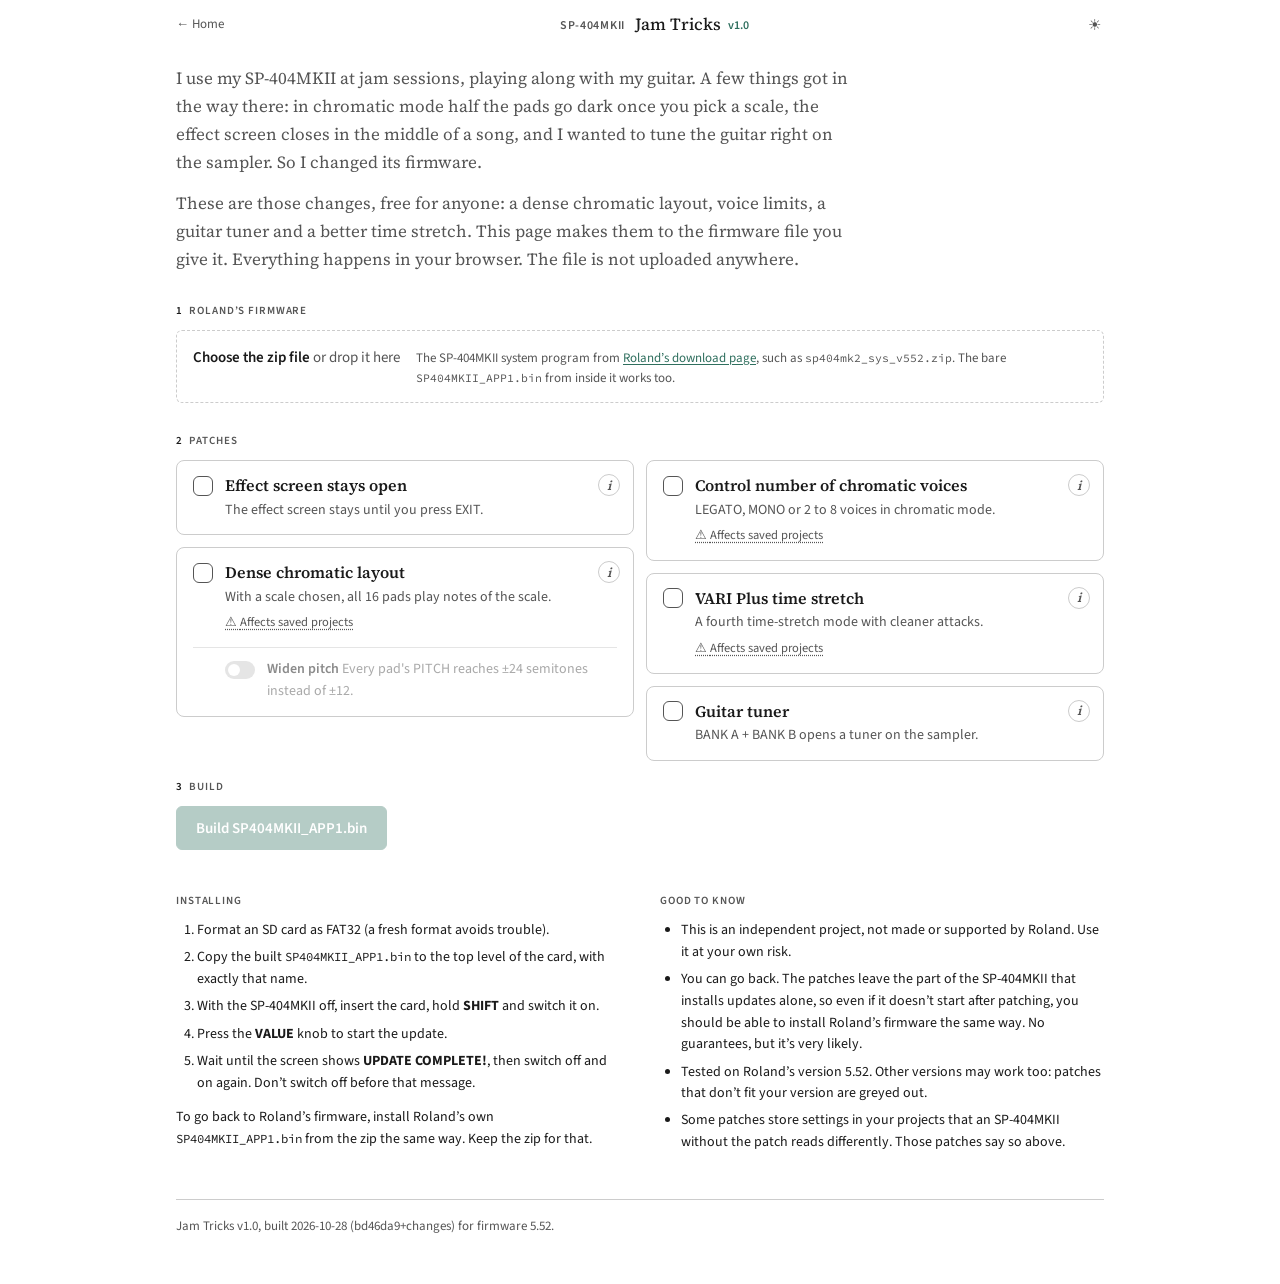
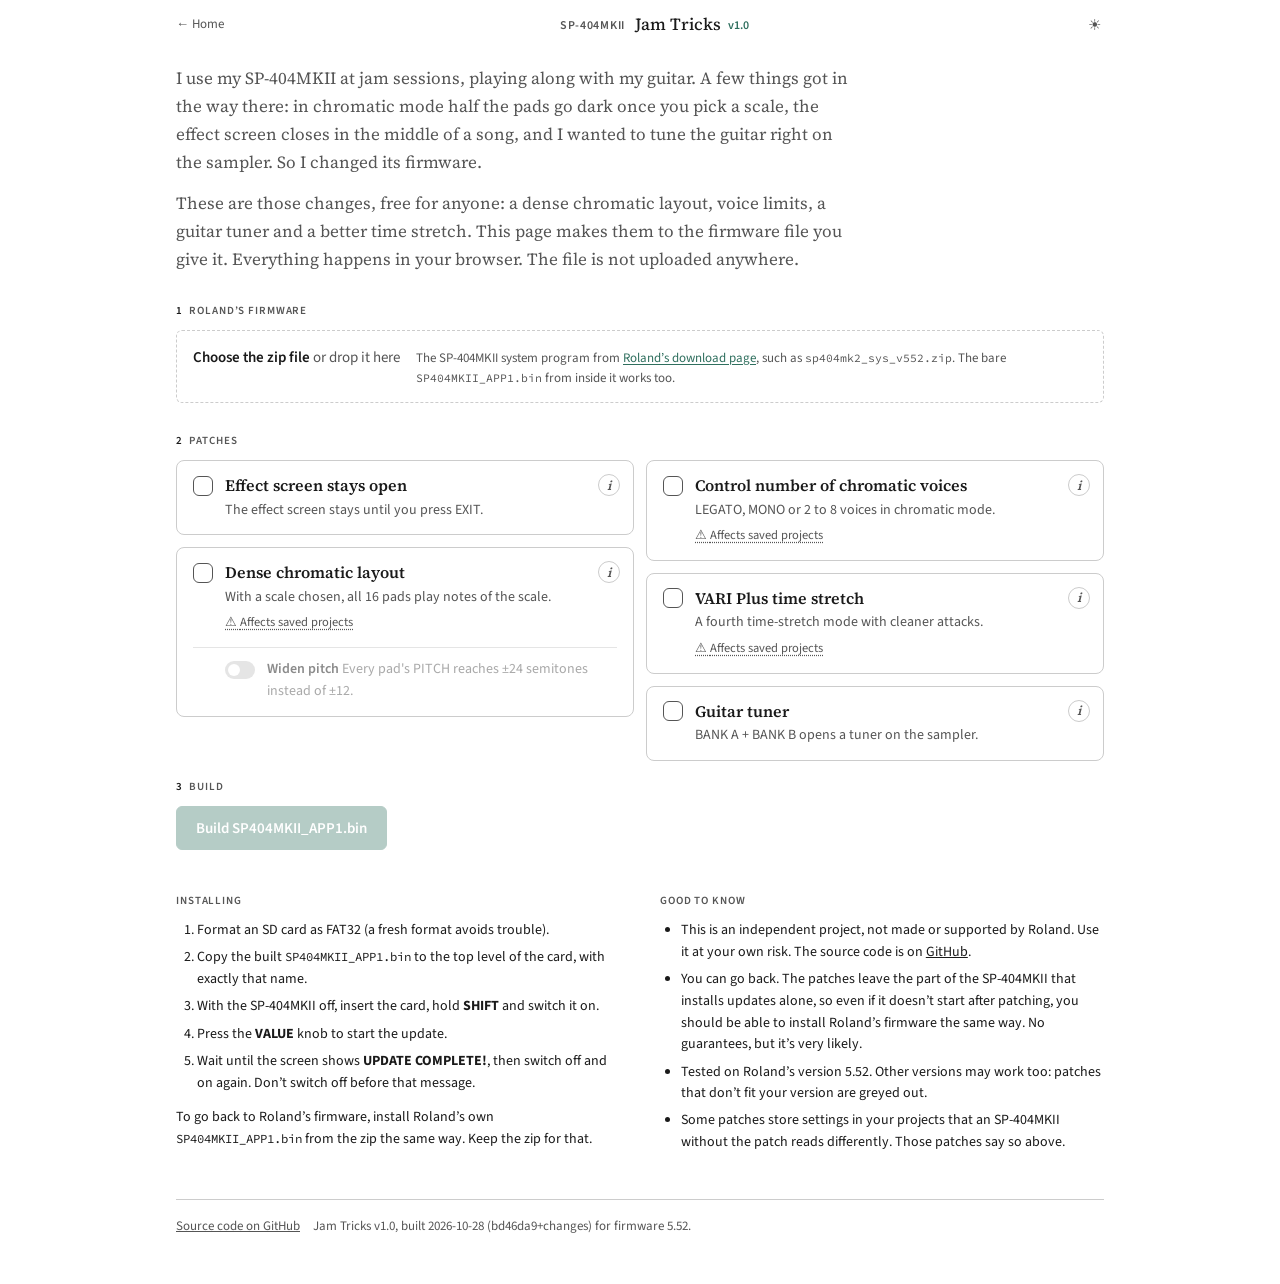
